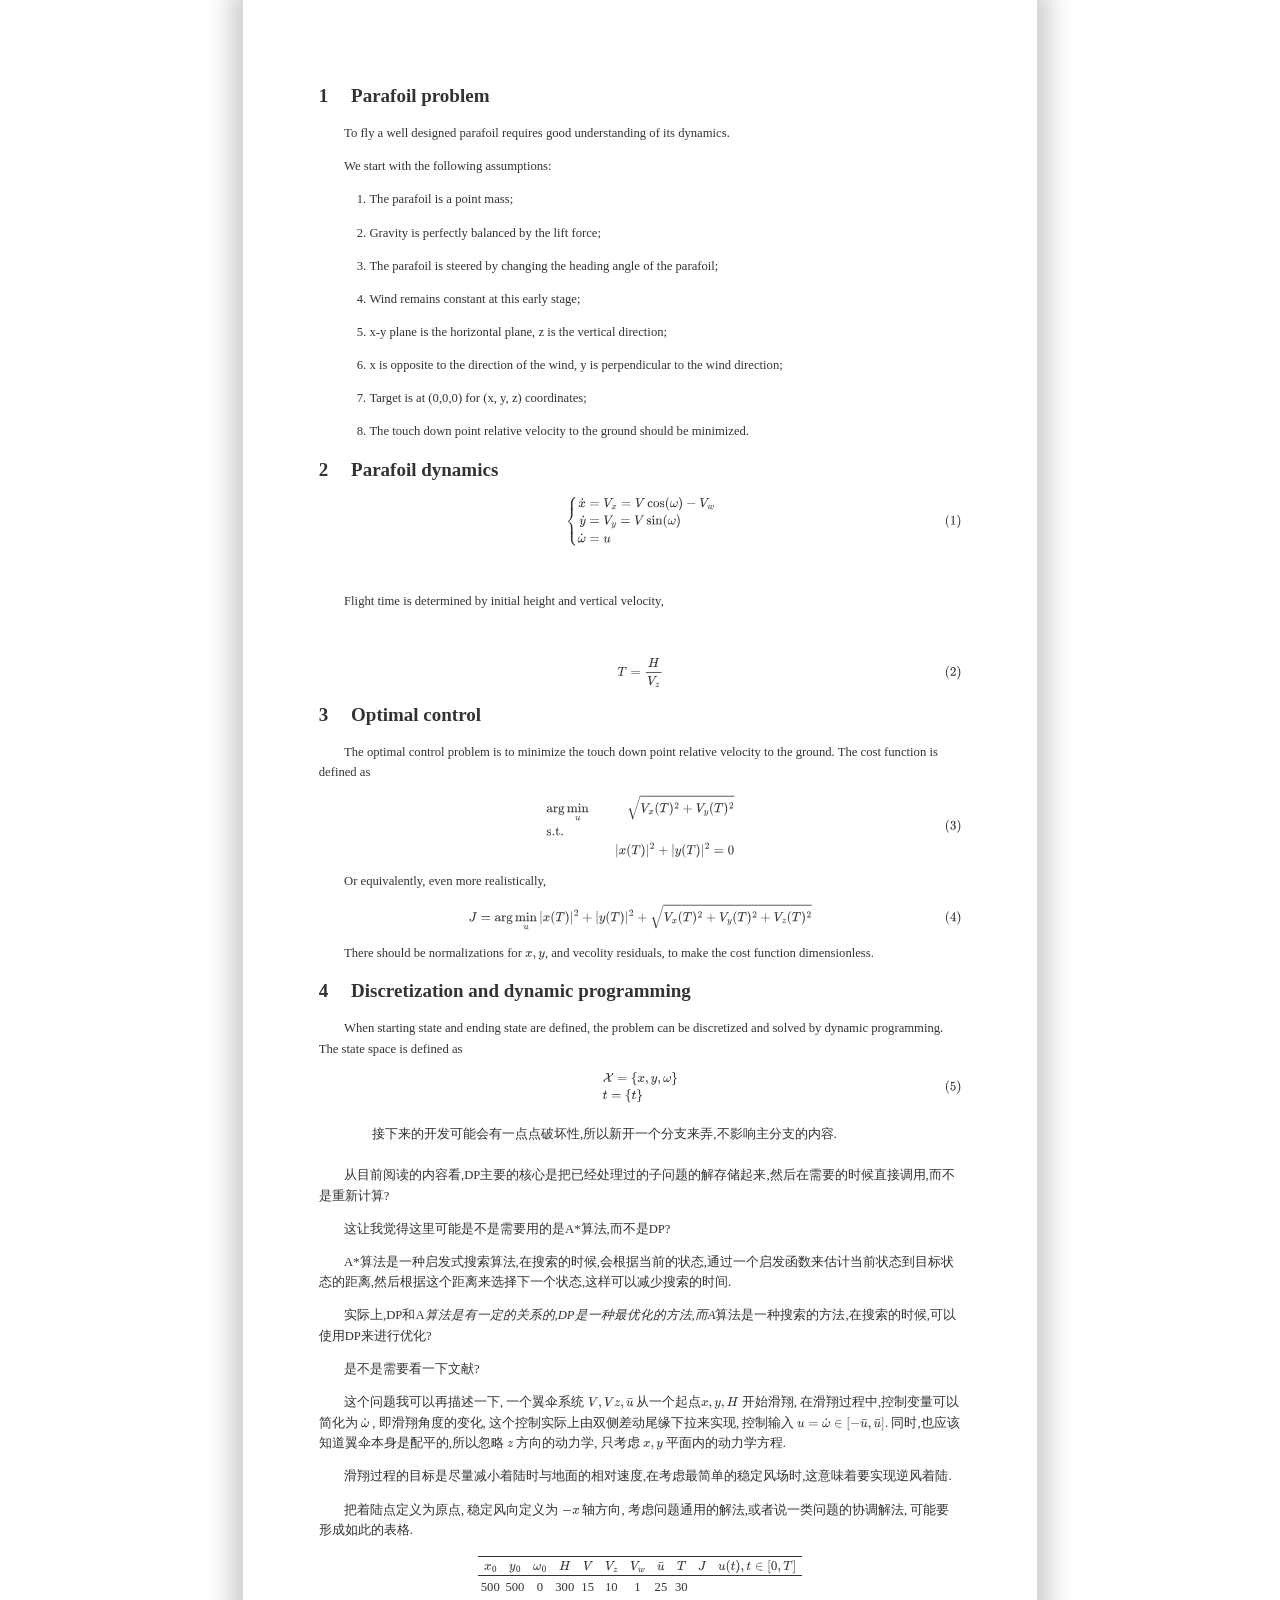
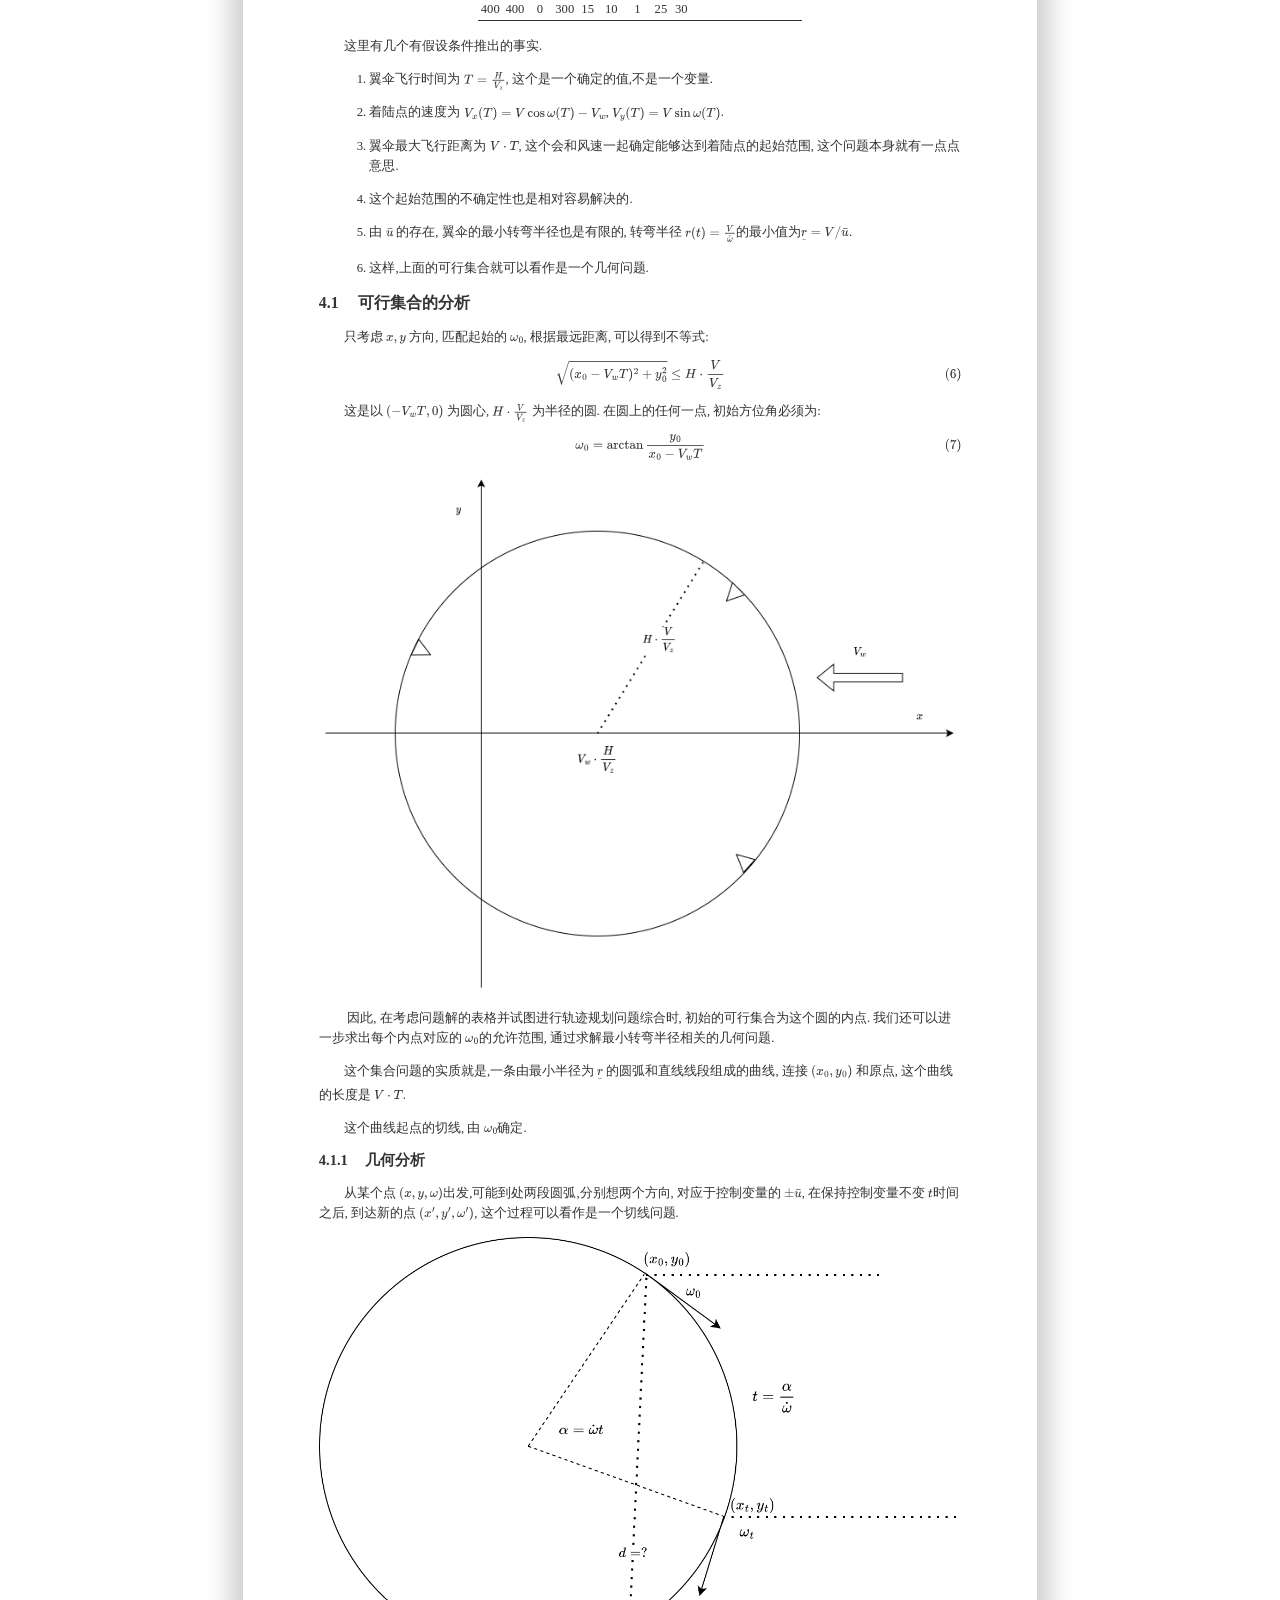
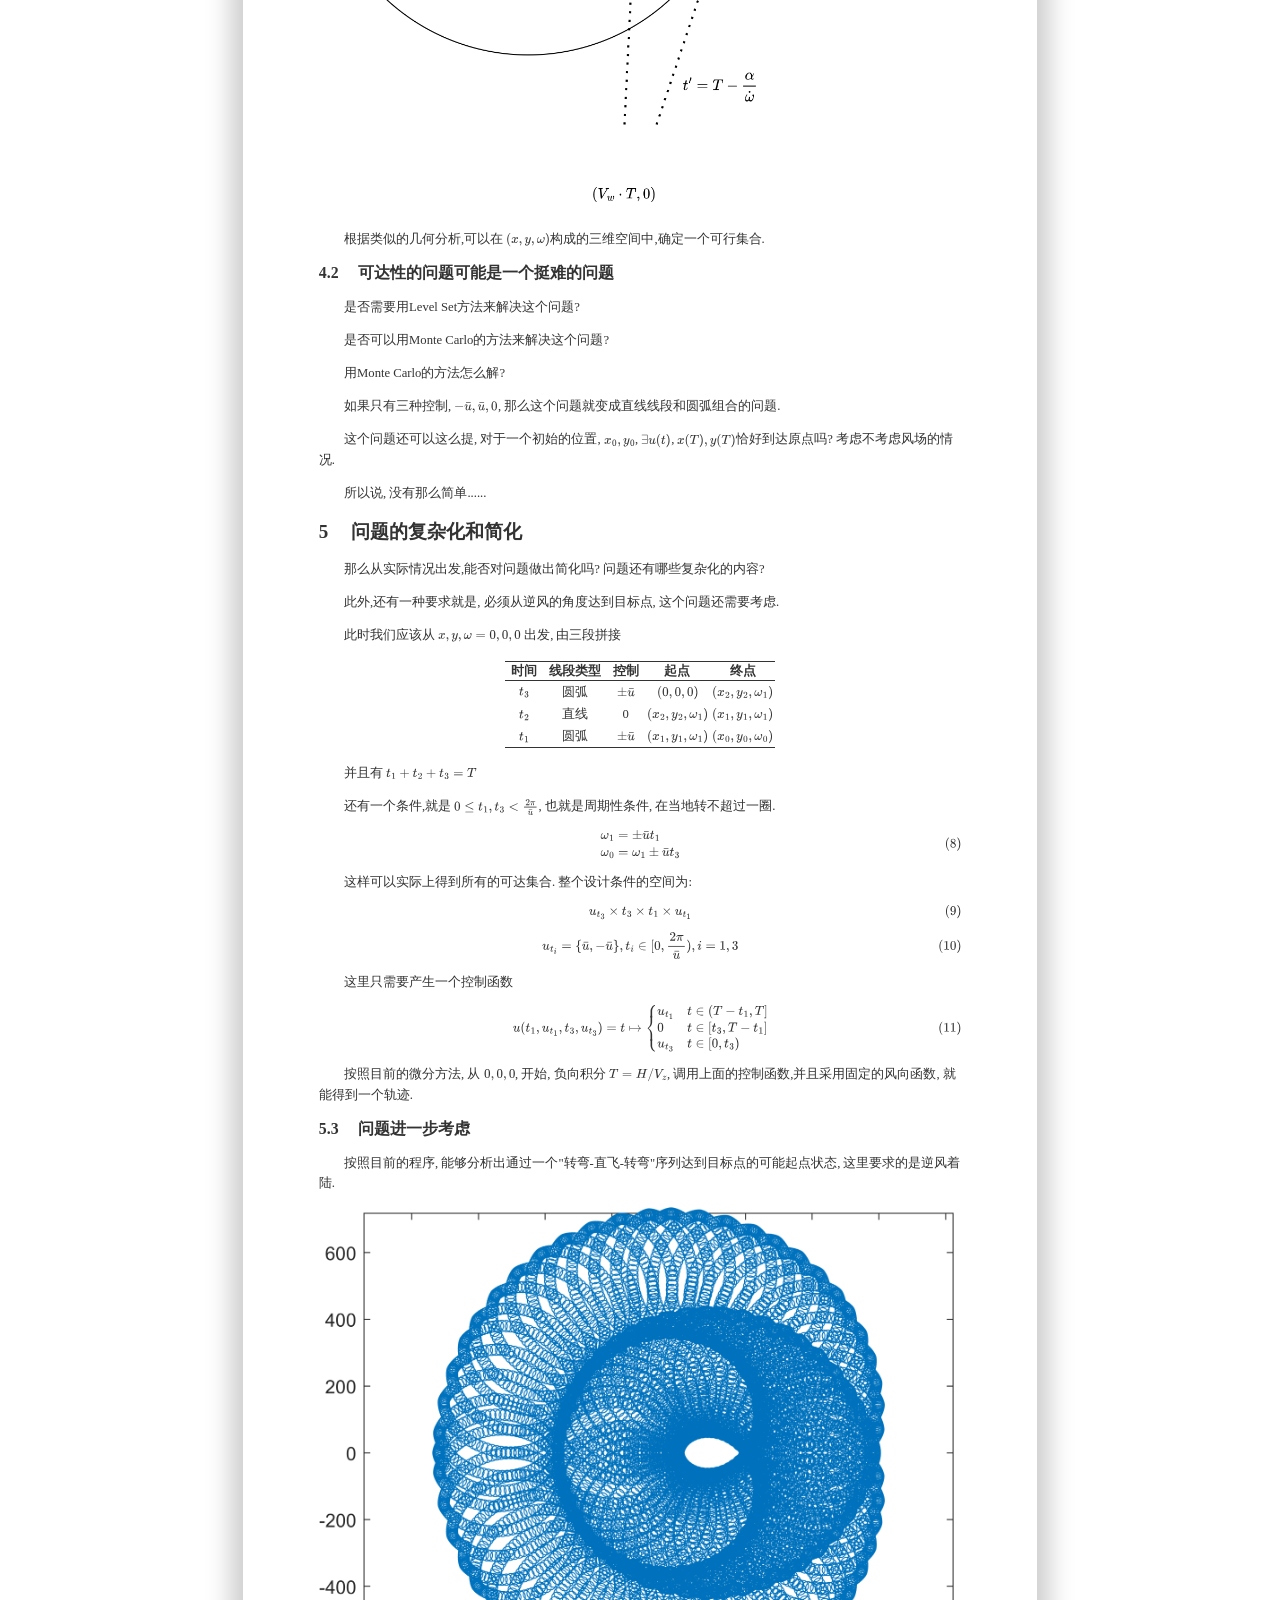
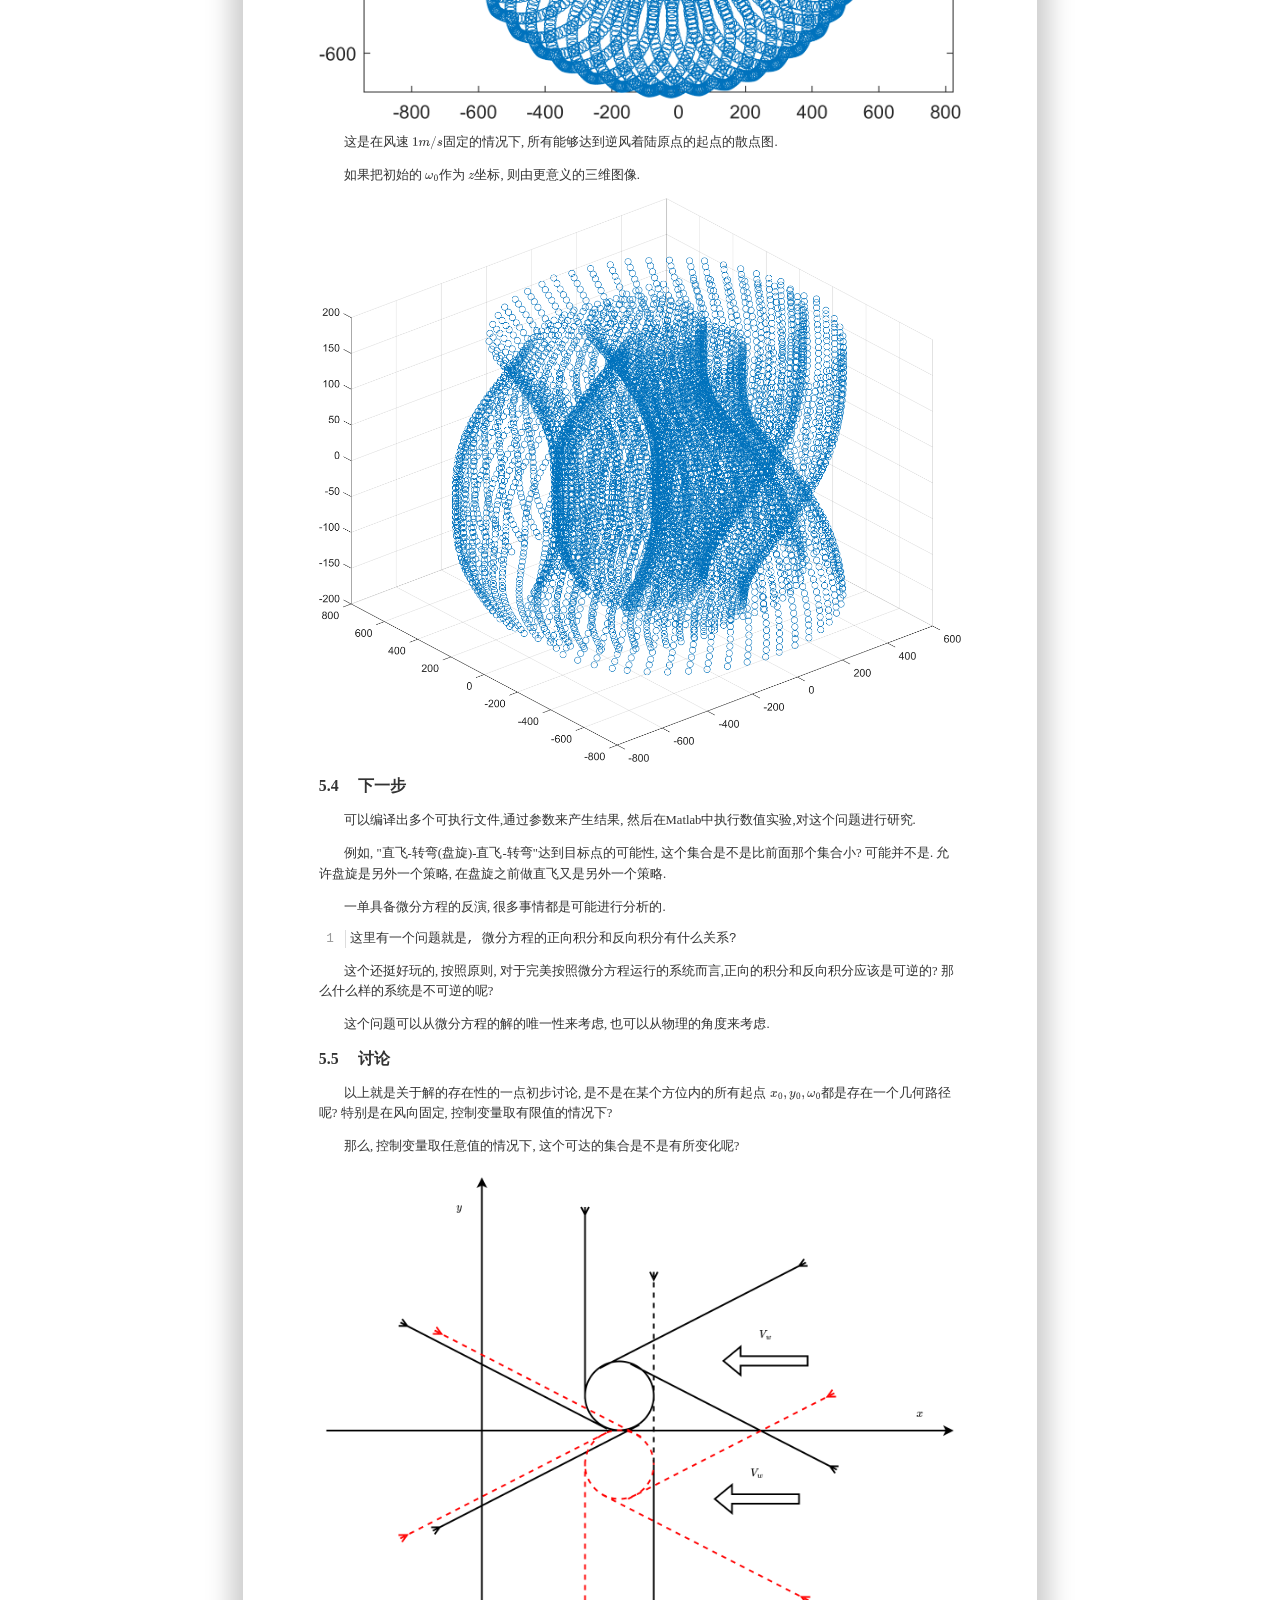
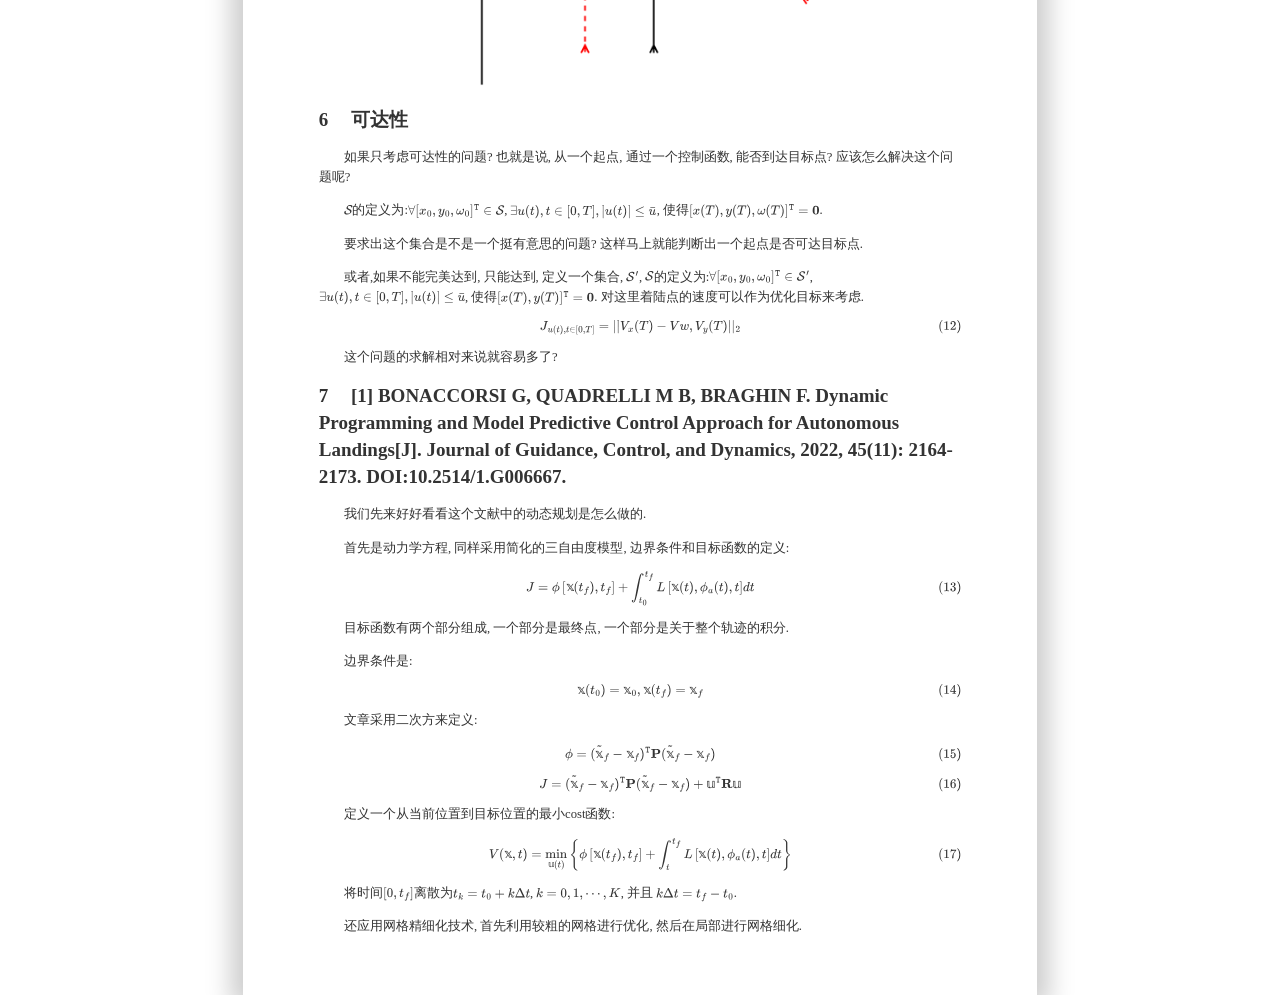
==== index.html @ 43acf8a1 "Update index.html" ====
<!doctype html>
<html>
<head>
<meta charset='UTF-8'><meta name='viewport' content='width=device-width initial-scale=1'>

<style type='text/css'>html {overflow-x: initial !important;}:root { --bg-color:#ffffff; --text-color:#333333; --select-text-bg-color:#B5D6FC; --select-text-font-color:auto; --monospace:"Lucida Console",Consolas,"Courier",monospace; --title-bar-height:20px; }
.mac-os-11 { --title-bar-height:28px; }
html { font-size: 14px; background-color: var(--bg-color); color: var(--text-color); font-family: "Helvetica Neue", Helvetica, Arial, sans-serif; -webkit-font-smoothing: antialiased; }
h1, h2, h3, h4, h5 { white-space: pre-wrap; }
body { margin: 0px; padding: 0px; height: auto; inset: 0px; font-size: 1rem; line-height: 1.42857; overflow-x: hidden; background: inherit; }
iframe { margin: auto; }
a.url { word-break: break-all; }
a:active, a:hover { outline: 0px; }
.in-text-selection, ::selection { text-shadow: none; background: var(--select-text-bg-color); color: var(--select-text-font-color); }
#write { margin: 0px auto; height: auto; width: inherit; word-break: normal; overflow-wrap: break-word; position: relative; white-space: normal; overflow-x: visible; padding-top: 36px; }
#write.first-line-indent p { text-indent: 2em; }
#write.first-line-indent li p, #write.first-line-indent p * { text-indent: 0px; }
#write.first-line-indent li { margin-left: 2em; }
.for-image #write { padding-left: 8px; padding-right: 8px; }
body.typora-export { padding-left: 30px; padding-right: 30px; }
.typora-export .footnote-line, .typora-export li, .typora-export p { white-space: pre-wrap; }
.typora-export .task-list-item input { pointer-events: none; }
@media screen and (max-width: 500px) {
  body.typora-export { padding-left: 0px; padding-right: 0px; }
  #write { padding-left: 20px; padding-right: 20px; }
}
#write li > figure:last-child { margin-bottom: 0.5rem; }
#write ol, #write ul { position: relative; }
img { max-width: 100%; vertical-align: middle; image-orientation: from-image; }
button, input, select, textarea { color: inherit; font: inherit; }
input[type="checkbox"], input[type="radio"] { line-height: normal; padding: 0px; }
*, ::after, ::before { box-sizing: border-box; }
#write h1, #write h2, #write h3, #write h4, #write h5, #write h6, #write p, #write pre { width: inherit; }
#write h1, #write h2, #write h3, #write h4, #write h5, #write h6, #write p { position: relative; }
p { line-height: inherit; }
h1, h2, h3, h4, h5, h6 { break-after: avoid-page; break-inside: avoid; orphans: 4; }
p { orphans: 4; }
h1 { font-size: 2rem; }
h2 { font-size: 1.8rem; }
h3 { font-size: 1.6rem; }
h4 { font-size: 1.4rem; }
h5 { font-size: 1.2rem; }
h6 { font-size: 1rem; }
.md-math-block, .md-rawblock, h1, h2, h3, h4, h5, h6, p { margin-top: 1rem; margin-bottom: 1rem; }
.hidden { display: none; }
.md-blockmeta { color: rgb(204, 204, 204); font-weight: 700; font-style: italic; }
a { cursor: pointer; }
sup.md-footnote { padding: 2px 4px; background-color: rgba(238, 238, 238, 0.7); color: rgb(85, 85, 85); border-radius: 4px; cursor: pointer; }
sup.md-footnote a, sup.md-footnote a:hover { color: inherit; text-transform: inherit; text-decoration: inherit; }
#write input[type="checkbox"] { cursor: pointer; width: inherit; height: inherit; }
figure { overflow-x: auto; margin: 1.2em 0px; max-width: calc(100% + 16px); padding: 0px; }
figure > table { margin: 0px; }
thead, tr { break-inside: avoid; break-after: auto; }
thead { display: table-header-group; }
table { border-collapse: collapse; border-spacing: 0px; width: 100%; overflow: auto; break-inside: auto; text-align: left; }
table.md-table td { min-width: 32px; }
.CodeMirror-gutters { border-right: 0px; background-color: inherit; }
.CodeMirror-linenumber { user-select: none; }
.CodeMirror { text-align: left; }
.CodeMirror-placeholder { opacity: 0.3; }
.CodeMirror pre { padding: 0px 4px; }
.CodeMirror-lines { padding: 0px; }
div.hr:focus { cursor: none; }
#write pre { white-space: pre-wrap; }
#write.fences-no-line-wrapping pre { white-space: pre; }
#write pre.ty-contain-cm { white-space: normal; }
.CodeMirror-gutters { margin-right: 4px; }
.md-fences { font-size: 0.9rem; display: block; break-inside: avoid; text-align: left; overflow: visible; white-space: pre; background: inherit; position: relative !important; }
.md-fences-adv-panel { width: 100%; margin-top: 10px; text-align: center; padding-top: 0px; padding-bottom: 8px; overflow-x: auto; }
#write .md-fences.mock-cm { white-space: pre-wrap; }
.md-fences.md-fences-with-lineno { padding-left: 0px; }
#write.fences-no-line-wrapping .md-fences.mock-cm { white-space: pre; overflow-x: auto; }
.md-fences.mock-cm.md-fences-with-lineno { padding-left: 8px; }
.CodeMirror-line, twitterwidget { break-inside: avoid; }
svg { break-inside: avoid; }
.footnotes { opacity: 0.8; font-size: 0.9rem; margin-top: 1em; margin-bottom: 1em; }
.footnotes + .footnotes { margin-top: 0px; }
.md-reset { margin: 0px; padding: 0px; border: 0px; outline: 0px; vertical-align: top; background: 0px 0px; text-decoration: none; text-shadow: none; float: none; position: static; width: auto; height: auto; white-space: nowrap; cursor: inherit; -webkit-tap-highlight-color: transparent; line-height: normal; font-weight: 400; text-align: left; box-sizing: content-box; direction: ltr; }
li div { padding-top: 0px; }
blockquote { margin: 1rem 0px; }
li .mathjax-block, li p { margin: 0.5rem 0px; }
li blockquote { margin: 1rem 0px; }
li { margin: 0px; position: relative; }
blockquote > :last-child { margin-bottom: 0px; }
blockquote > :first-child, li > :first-child { margin-top: 0px; }
.footnotes-area { color: rgb(136, 136, 136); margin-top: 0.714rem; padding-bottom: 0.143rem; white-space: normal; }
#write .footnote-line { white-space: pre-wrap; }
@media print {
  body, html { border: 1px solid transparent; height: 99%; break-after: avoid; break-before: avoid; font-variant-ligatures: no-common-ligatures; }
  #write { margin-top: 0px; border-color: transparent !important; padding-top: 0px !important; padding-bottom: 0px !important; }
  .typora-export * { -webkit-print-color-adjust: exact; }
  .typora-export #write { break-after: avoid; }
  .typora-export #write::after { height: 0px; }
  .is-mac table { break-inside: avoid; }
  #write > p:nth-child(1) { margin-top: 0px; }
  .typora-export-show-outline .typora-export-sidebar { display: none; }
  figure { overflow-x: visible; }
}
.footnote-line { margin-top: 0.714em; font-size: 0.7em; }
a img, img a { cursor: pointer; }
pre.md-meta-block { font-size: 0.8rem; min-height: 0.8rem; white-space: pre-wrap; background: rgb(204, 204, 204); display: block; overflow-x: hidden; }
p > .md-image:only-child:not(.md-img-error) img, p > img:only-child { display: block; margin: auto; }
#write.first-line-indent p > .md-image:only-child:not(.md-img-error) img { left: -2em; position: relative; }
p > .md-image:only-child { display: inline-block; width: 100%; }
#write .MathJax_Display { margin: 0.8em 0px 0px; }
.md-math-block { width: 100%; }
.md-math-block:not(:empty)::after { display: none; }
.MathJax_ref { fill: currentcolor; }
[contenteditable="true"]:active, [contenteditable="true"]:focus, [contenteditable="false"]:active, [contenteditable="false"]:focus { outline: 0px; box-shadow: none; }
.md-task-list-item { position: relative; list-style-type: none; }
.task-list-item.md-task-list-item { padding-left: 0px; }
.md-task-list-item > input { position: absolute; top: 0px; left: 0px; margin-left: -1.2em; margin-top: calc(1em - 10px); border: none; }
.math { font-size: 1rem; }
.md-toc { min-height: 3.58rem; position: relative; font-size: 0.9rem; border-radius: 10px; }
.md-toc-content { position: relative; margin-left: 0px; }
.md-toc-content::after, .md-toc::after { display: none; }
.md-toc-item { display: block; color: rgb(65, 131, 196); }
.md-toc-item a { text-decoration: none; }
.md-toc-inner:hover { text-decoration: underline; }
.md-toc-inner { display: inline-block; cursor: pointer; }
.md-toc-h1 .md-toc-inner { margin-left: 0px; font-weight: 700; }
.md-toc-h2 .md-toc-inner { margin-left: 2em; }
.md-toc-h3 .md-toc-inner { margin-left: 4em; }
.md-toc-h4 .md-toc-inner { margin-left: 6em; }
.md-toc-h5 .md-toc-inner { margin-left: 8em; }
.md-toc-h6 .md-toc-inner { margin-left: 10em; }
@media screen and (max-width: 48em) {
  .md-toc-h3 .md-toc-inner { margin-left: 3.5em; }
  .md-toc-h4 .md-toc-inner { margin-left: 5em; }
  .md-toc-h5 .md-toc-inner { margin-left: 6.5em; }
  .md-toc-h6 .md-toc-inner { margin-left: 8em; }
}
a.md-toc-inner { font-size: inherit; font-style: inherit; font-weight: inherit; line-height: inherit; }
.footnote-line a:not(.reversefootnote) { color: inherit; }
.reversefootnote { font-family: ui-monospace, sans-serif; }
.md-attr { display: none; }
.md-fn-count::after { content: "."; }
code, pre, samp, tt { font-family: var(--monospace); }
kbd { margin: 0px 0.1em; padding: 0.1em 0.6em; font-size: 0.8em; color: rgb(36, 39, 41); background: rgb(255, 255, 255); border: 1px solid rgb(173, 179, 185); border-radius: 3px; box-shadow: rgba(12, 13, 14, 0.2) 0px 1px 0px, rgb(255, 255, 255) 0px 0px 0px 2px inset; white-space: nowrap; vertical-align: middle; }
.md-comment { color: rgb(162, 127, 3); opacity: 0.6; font-family: var(--monospace); }
code { text-align: left; vertical-align: initial; }
a.md-print-anchor { white-space: pre !important; border-width: initial !important; border-style: none !important; border-color: initial !important; display: inline-block !important; position: absolute !important; width: 1px !important; right: 0px !important; outline: 0px !important; background: 0px 0px !important; text-decoration: initial !important; text-shadow: initial !important; }
.os-windows.monocolor-emoji .md-emoji { font-family: "Segoe UI Symbol", sans-serif; }
.md-diagram-panel > svg { max-width: 100%; }
[lang="flow"] svg, [lang="mermaid"] svg { max-width: 100%; height: auto; }
[lang="mermaid"] .node text { font-size: 1rem; }
table tr th { border-bottom: 0px; }
video { max-width: 100%; display: block; margin: 0px auto; }
iframe { max-width: 100%; width: 100%; border: none; }
.highlight td, .highlight tr { border: 0px; }
mark { background: rgb(255, 255, 0); color: rgb(0, 0, 0); }
.md-html-inline .md-plain, .md-html-inline strong, mark .md-inline-math, mark strong { color: inherit; }
.md-expand mark .md-meta { opacity: 0.3 !important; }
mark .md-meta { color: rgb(0, 0, 0); }
@media print {
  .typora-export h1, .typora-export h2, .typora-export h3, .typora-export h4, .typora-export h5, .typora-export h6 { break-inside: avoid; }
}
.md-diagram-panel .messageText { stroke: none !important; }
.md-diagram-panel .start-state { fill: var(--node-fill); }
.md-diagram-panel .edgeLabel rect { opacity: 1 !important; }
.md-fences.md-fences-math { font-size: 1em; }
.md-fences-advanced:not(.md-focus) { padding: 0px; white-space: nowrap; border: 0px; }
.md-fences-advanced:not(.md-focus) { background: inherit; }
.typora-export-show-outline .typora-export-content { max-width: 1440px; margin: auto; display: flex; flex-direction: row; }
.typora-export-sidebar { width: 300px; font-size: 0.8rem; margin-top: 80px; margin-right: 18px; }
.typora-export-show-outline #write { --webkit-flex:2; flex: 2 1 0%; }
.typora-export-sidebar .outline-content { position: fixed; top: 0px; max-height: 100%; overflow: hidden auto; padding-bottom: 30px; padding-top: 60px; width: 300px; }
@media screen and (max-width: 1024px) {
  .typora-export-sidebar, .typora-export-sidebar .outline-content { width: 240px; }
}
@media screen and (max-width: 800px) {
  .typora-export-sidebar { display: none; }
}
.outline-content li, .outline-content ul { margin-left: 0px; margin-right: 0px; padding-left: 0px; padding-right: 0px; list-style: none; overflow-wrap: anywhere; }
.outline-content ul { margin-top: 0px; margin-bottom: 0px; }
.outline-content strong { font-weight: 400; }
.outline-expander { width: 1rem; height: 1.42857rem; position: relative; display: table-cell; vertical-align: middle; cursor: pointer; padding-left: 4px; }
.outline-expander::before { content: ""; position: relative; font-family: Ionicons; display: inline-block; font-size: 8px; vertical-align: middle; }
.outline-item { padding-top: 3px; padding-bottom: 3px; cursor: pointer; }
.outline-expander:hover::before { content: ""; }
.outline-h1 > .outline-item { padding-left: 0px; }
.outline-h2 > .outline-item { padding-left: 1em; }
.outline-h3 > .outline-item { padding-left: 2em; }
.outline-h4 > .outline-item { padding-left: 3em; }
.outline-h5 > .outline-item { padding-left: 4em; }
.outline-h6 > .outline-item { padding-left: 5em; }
.outline-label { cursor: pointer; display: table-cell; vertical-align: middle; text-decoration: none; color: inherit; }
.outline-label:hover { text-decoration: underline; }
.outline-item:hover { border-color: rgb(245, 245, 245); background-color: var(--item-hover-bg-color); }
.outline-item:hover { margin-left: -28px; margin-right: -28px; border-left: 28px solid transparent; border-right: 28px solid transparent; }
.outline-item-single .outline-expander::before, .outline-item-single .outline-expander:hover::before { display: none; }
.outline-item-open > .outline-item > .outline-expander::before { content: ""; }
.outline-children { display: none; }
.info-panel-tab-wrapper { display: none; }
.outline-item-open > .outline-children { display: block; }
.typora-export .outline-item { padding-top: 1px; padding-bottom: 1px; }
.typora-export .outline-item:hover { margin-right: -8px; border-right: 8px solid transparent; }
.typora-export .outline-expander::before { content: "+"; font-family: inherit; top: -1px; }
.typora-export .outline-expander:hover::before, .typora-export .outline-item-open > .outline-item > .outline-expander::before { content: "−"; }
.typora-export-collapse-outline .outline-children { display: none; }
.typora-export-collapse-outline .outline-item-open > .outline-children, .typora-export-no-collapse-outline .outline-children { display: block; }
.typora-export-no-collapse-outline .outline-expander::before { content: "" !important; }
.typora-export-show-outline .outline-item-active > .outline-item .outline-label { font-weight: 700; }
.md-inline-math-container mjx-container { zoom: 0.95; }
mjx-container { break-inside: avoid; }


.CodeMirror { height: auto; }
.CodeMirror.cm-s-inner { background: inherit; }
.CodeMirror-scroll { overflow: auto hidden; z-index: 3; }
.CodeMirror-gutter-filler, .CodeMirror-scrollbar-filler { background-color: rgb(255, 255, 255); }
.CodeMirror-gutters { border-right: 1px solid rgb(221, 221, 221); background: inherit; white-space: nowrap; }
.CodeMirror-linenumber { padding: 0px 3px 0px 5px; text-align: right; color: rgb(153, 153, 153); }
.cm-s-inner .cm-keyword { color: rgb(119, 0, 136); }
.cm-s-inner .cm-atom, .cm-s-inner.cm-atom { color: rgb(34, 17, 153); }
.cm-s-inner .cm-number { color: rgb(17, 102, 68); }
.cm-s-inner .cm-def { color: rgb(0, 0, 255); }
.cm-s-inner .cm-variable { color: rgb(0, 0, 0); }
.cm-s-inner .cm-variable-2 { color: rgb(0, 85, 170); }
.cm-s-inner .cm-variable-3 { color: rgb(0, 136, 85); }
.cm-s-inner .cm-string { color: rgb(170, 17, 17); }
.cm-s-inner .cm-property { color: rgb(0, 0, 0); }
.cm-s-inner .cm-operator { color: rgb(152, 26, 26); }
.cm-s-inner .cm-comment, .cm-s-inner.cm-comment { color: rgb(170, 85, 0); }
.cm-s-inner .cm-string-2 { color: rgb(255, 85, 0); }
.cm-s-inner .cm-meta { color: rgb(85, 85, 85); }
.cm-s-inner .cm-qualifier { color: rgb(85, 85, 85); }
.cm-s-inner .cm-builtin { color: rgb(51, 0, 170); }
.cm-s-inner .cm-bracket { color: rgb(153, 153, 119); }
.cm-s-inner .cm-tag { color: rgb(17, 119, 0); }
.cm-s-inner .cm-attribute { color: rgb(0, 0, 204); }
.cm-s-inner .cm-header, .cm-s-inner.cm-header { color: rgb(0, 0, 255); }
.cm-s-inner .cm-quote, .cm-s-inner.cm-quote { color: rgb(0, 153, 0); }
.cm-s-inner .cm-hr, .cm-s-inner.cm-hr { color: rgb(153, 153, 153); }
.cm-s-inner .cm-link, .cm-s-inner.cm-link { color: rgb(0, 0, 204); }
.cm-negative { color: rgb(221, 68, 68); }
.cm-positive { color: rgb(34, 153, 34); }
.cm-header, .cm-strong { font-weight: 700; }
.cm-del { text-decoration: line-through; }
.cm-em { font-style: italic; }
.cm-link { text-decoration: underline; }
.cm-error { color: red; }
.cm-invalidchar { color: red; }
.cm-constant { color: rgb(38, 139, 210); }
.cm-defined { color: rgb(181, 137, 0); }
div.CodeMirror span.CodeMirror-matchingbracket { color: rgb(0, 255, 0); }
div.CodeMirror span.CodeMirror-nonmatchingbracket { color: rgb(255, 34, 34); }
.cm-s-inner .CodeMirror-activeline-background { background: inherit; }
.CodeMirror { position: relative; overflow: hidden; }
.CodeMirror-scroll { height: 100%; outline: 0px; position: relative; box-sizing: content-box; background: inherit; }
.CodeMirror-sizer { position: relative; }
.CodeMirror-gutter-filler, .CodeMirror-hscrollbar, .CodeMirror-scrollbar-filler, .CodeMirror-vscrollbar { position: absolute; z-index: 6; display: none; outline: 0px; }
.CodeMirror-vscrollbar { right: 0px; top: 0px; overflow: hidden; }
.CodeMirror-hscrollbar { bottom: 0px; left: 0px; overflow: auto hidden; }
.CodeMirror-scrollbar-filler { right: 0px; bottom: 0px; }
.CodeMirror-gutter-filler { left: 0px; bottom: 0px; }
.CodeMirror-gutters { position: absolute; left: 0px; top: 0px; padding-bottom: 10px; z-index: 3; overflow-y: hidden; }
.CodeMirror-gutter { white-space: normal; height: 100%; box-sizing: content-box; padding-bottom: 30px; margin-bottom: -32px; display: inline-block; }
.CodeMirror-gutter-wrapper { position: absolute; z-index: 4; background: 0px 0px !important; border: none !important; }
.CodeMirror-gutter-background { position: absolute; top: 0px; bottom: 0px; z-index: 4; }
.CodeMirror-gutter-elt { position: absolute; cursor: default; z-index: 4; }
.CodeMirror-lines { cursor: text; }
.CodeMirror pre { border-radius: 0px; border-width: 0px; background: 0px 0px; font-family: inherit; font-size: inherit; margin: 0px; white-space: pre; overflow-wrap: normal; color: inherit; z-index: 2; position: relative; overflow: visible; }
.CodeMirror-wrap pre { overflow-wrap: break-word; white-space: pre-wrap; word-break: normal; }
.CodeMirror-code pre { border-right: 30px solid transparent; width: fit-content; }
.CodeMirror-wrap .CodeMirror-code pre { border-right: none; width: auto; }
.CodeMirror-linebackground { position: absolute; inset: 0px; z-index: 0; }
.CodeMirror-linewidget { position: relative; z-index: 2; overflow: auto; }
.CodeMirror-wrap .CodeMirror-scroll { overflow-x: hidden; }
.CodeMirror-measure { position: absolute; width: 100%; height: 0px; overflow: hidden; visibility: hidden; }
.CodeMirror-measure pre { position: static; }
.CodeMirror div.CodeMirror-cursor { position: absolute; visibility: hidden; border-right: none; width: 0px; }
.CodeMirror div.CodeMirror-cursor { visibility: hidden; }
.CodeMirror-focused div.CodeMirror-cursor { visibility: inherit; }
.cm-searching { background: rgba(255, 255, 0, 0.4); }
span.cm-underlined { text-decoration: underline; }
span.cm-strikethrough { text-decoration: line-through; }
.cm-tw-syntaxerror { color: rgb(255, 255, 255); background-color: rgb(153, 0, 0); }
.cm-tw-deleted { text-decoration: line-through; }
.cm-tw-header5 { font-weight: 700; }
.cm-tw-listitem:first-child { padding-left: 10px; }
.cm-tw-box { border-style: solid; border-right-width: 1px; border-bottom-width: 1px; border-left-width: 1px; border-color: inherit; border-top-width: 0px !important; }
.cm-tw-underline { text-decoration: underline; }
@media print {
  .CodeMirror div.CodeMirror-cursor { visibility: hidden; }
}



:root {
  /* == 字体设置 == */
  /* 基准字体 */
  /* 备选：Times, "Times New Roman" */
  --base-Latin-font: "Latin Modern Roman", "Latin Modern Roman 10", Times;
  --base-Chinese-font: "家族宋", "宋体-简", "华文宋体", "Noto Serif CJK SC";
  --base-font-size: 9.5pt;
  /* 引言字体 */
  --quote-font: "Latin Modern Roman", "Latin Modern Roman 10", Times,
    "Times New Roman", "华文仿宋";
  /* em单位为一个正文字符（--base-font-size）大小，
  例如，如果您设置 --base-font-size 为 9.5pt，那么 1.05em = 1.05*9.5pt ≈ 10pt。下面的标题字体等设置也遵循该规则。
  这样，您就可以仅通过调整基准字体大小，而动态对其他元素大小做出调整。
  当然，您也可以直接设置以pt或px为单位的数值，将元素的大小固定下来，如 --quote-font-size: 10pt; */
  --quote-font-size: 1.05em;
  /* 代码字体（代码中的中文会调用 ui-font） */
  /* "Courier New" 从 Windows 3.1 起成为 Windows 官方提供的字体 */
  /* "Consolas" 从 Windows Vista 起成为 Windows 官方提供的字体 */
  --code-font: "Latin Modern Mono", "Latin Modern Mono 10", "Consolas", "Courier New";
  /* 侧边栏字体 */
  --ui-font: "阿里巴巴普惠体 2.0", "微软雅黑";
  /* source mode 字体 */
  /* 默认调用 code-font 和 ui-font */
  --sourceMode-font: "SF Mono", "阿里巴巴普惠体 2.0", "微软雅黑";
  /* 目录字体 */
  /* 默认调用 base-font */
  --toc-font: "";
  /* 默认调用 base-font-size */
  --toc-font-size: "";
  /* 公式字体 */
  --math-font-size: 1em;
  /* 表格字体 */
  /* 默认调用 heading-font */
  --table-title-font: "";
  /* 默认调用 base-font */
  --table-font: "";
  /* 标题字体（总设置） */
  --heading-Latin-font: var(--base-Latin-font);
  --heading-Chinese-font: "华文黑体";
  /* 标题字体分别设置 */
  /* 大标题（h1）字体 */
  --title-Chinese-font: "华文黑体";
  --title-font-size: 1.9em;
  /* h2字体 */
  --h2-Chinese-font: "华文黑体";
  --h2-font-size: 1.5em;
  /* h3字体 */
  --h3-Chinese-font: "华文黑体";
  --h3-font-size: 1.25em;
  /* h4字体 */
  --h4-Chinese-font: "华文楷体";
  --h4-font-size: 1.15em;
  /* h5字体 */
  --h5-Chinese-font: "华文仿宋";
  --h5-font-size: 1.10em;
  /* h6字体 */
  --h6-Chinese-font: "华文仿宋";
  --h6-font-size: 1.05em;
  /* 粗体样式设置 */
  /* 加粗风格时使用的字重；400等同于 normal，700等同于 bold，900等同于 heavy */
  --strong-weight: 900;
  /* 基础行距 */
  --base-line-height: 1.618em;
  /* == 页面设置 == */
  /* 打印页边距 */
  --set-margin: 1.8cm 2cm 1.2cm 2cm !important;
  /* == 控制设置 == */
  /* 目录中是否显示一级标题 */
  --toc-show-title: none;
  /* == 颜色设置 == */
  /* 超链接颜色 */
  --link-color-light: #2E67D3;
  --link-color-dark: #8bb1f9;
}

body {
  padding: 0 !important;
  margin: 0 !important;
  /* counter-reset: tableHead 0 imgHead 0; */
}

@media print {
  #write {
    padding: 0 !important;
  }

  @page {
    margin: 1.8cm 2cm 1.2cm 2cm !important;
    /* 页边距 */
  }
}
#write {
  font-family: var(--base-Latin-font), var(--base-Chinese-font), serif;
  font-size: var(--base-font-size);
  /* A4标准宽度 */
  max-width: 21cm;
  background-color: white;
  /* column-count: 2;
    column-gap: 25px;
    column-width: 8cm; 
    display: inline-block; */
  /* 这里可以试分栏的，但确实不适合实现 */
}
#write .md-math-block,
#write .md-rawblock,
#write p {
  margin-top: 1em;
  margin-bottom: 1em;
}
#write p {
  text-align: left;
  line-height: var(--base-line-height);
}
#write a {
  color: var(--link-color-light);
}

hr {
  border-top: solid 1px #ddd;
  margin-top: 1.8em;
  margin-bottom: 1.8em;
}

img {
  /* 避免图片在导出时被断开 */
  page-break-inside: avoid;
}

strong {
  font-weight: var(--strong-weight);
}

@media screen {
  #write {
    padding: var(--set-margin);
    /* 添加一个淡蓝色的边框 */
    /* border: 0.8px solid #AAC ; */
    /* 页边阴影 */
    box-shadow: 0 0 24px 12px #cccccc;
  }
}
.MathJax {
  font-size: var(--math-font-size);
}

/* typora 编写模式 */
#typora-source {
  font-family: var(--sourceMode-font), var(--code-font), var(--ui-font), monospace;
  line-height: 2em;
}

/* 侧边大纲标题 */
.sidebar-content .outline-h1 {
  counter-reset: outline-h2;
}
.sidebar-content .outline-h2 {
  counter-reset: outline-h3;
}
.sidebar-content .outline-h2 .outline-label:before {
  counter-increment: outline-h2;
  content: counter(outline-h2) " ";
}
.sidebar-content .outline-h3 {
  counter-reset: outline-h4;
}
.sidebar-content .outline-h3 .outline-label:before {
  counter-increment: outline-h3;
  content: counter(outline-h2) "." counter(outline-h3) "  ";
}
.sidebar-content .outline-h4 {
  counter-reset: outline-h5;
}
.sidebar-content .outline-h4 .outline-label:before {
  counter-increment: outline-h4;
  content: counter(outline-h2) "." counter(outline-h3) "." counter(outline-h4) "  ";
}
.sidebar-content .outline-h5 {
  counter-reset: outline-h6;
}
.sidebar-content .outline-h5 .outline-label:before {
  counter-increment: outline-h5;
  content: counter(outline-h2) "." counter(outline-h3) "." counter(outline-h4) "." counter(outline-h5) "  ";
}

.sidebar-content {
  /* 侧边栏的字体修改 */
  font-family: var(--ui-font);
  list-style: none;
}

/* 元数据（如 YAML front matter）的背景框 */
pre.md-meta-block {
  background: #cccccc;
  padding: 1.4em;
  font-family: var(--code-font), var(--ui-font), monospace;
  font-size: 0.8em;
}

#write > h3.md-focus:before,
#write > h4.md-focus:before,
#write > h5.md-focus:before,
#write > h6.md-focus:before,
h3.md-focus:before,
h4.md-focus:before,
h5.md-focus:before,
h6.md-focus:before {
  color: inherit;
  border: inherit;
  border-radius: inherit;
  position: inherit;
  left: initial;
  float: none;
  top: initial;
  font-size: inherit;
  padding-left: inherit;
  padding-right: inherit;
  vertical-align: inherit;
  font-weight: inherit;
  line-height: inherit;
}

#write {
  counter-reset: h2 0 h3 0 h4 0 h5 0 h6 0;
}
#write h1,
#write h2,
#write h3,
#write h4,
#write h5,
#write h6 {
  font-weight: bold;
  page-break-after: avoid !important;
}
#write h1 {
  font-family: var(--heading-Latin-font), var(--title-Chinese-font), serif;
  text-align: center;
  column-span: all;
  font-size: var(--title-font-size);
}
#write h2 {
  font-family: var(--heading-Latin-font), var(--h2-Chinese-font), serif;
  font-size: var(--h2-font-size);
}
#write h3 {
  font-family: var(--heading-Latin-font), var(--h3-Chinese-font), serif;
  font-size: var(--h3-font-size);
  line-height: var(--h3-font-size);
}
#write h4 {
  font-family: var(--heading-Latin-font), var(--h4-Chinese-font), serif;
  font-size: var(--h4-font-size);
  line-height: var(--h4-font-size);
}
#write h5 {
  font-family: var(--heading-Latin-font), var(--h5-Chinese-font), serif;
  font-size: var(--h5-font-size);
  line-height: var(--h5-font-size);
}
#write h6 {
  font-family: var(--heading-Latin-font), var(--h6-Chinese-font), serif;
  font-size: var(--h6-font-size);
  /* 没有写错，为了避免行距太小才这么写 */
  line-height: var(--h5-font-size);
}
#write h1 {
  counter-reset: h2;
}
#write h2 {
  counter-reset: h3;
}
#write h3 {
  counter-reset: h4;
}
#write h4 {
  counter-reset: h5;
}
#write h5 {
  counter-reset: h6;
}

#write h2:before {
  counter-increment: h2;
  content: counter(h2);
  margin-right: 1.2em;
}

#write h3:before, h3.md-focus.md-heading:before {
  counter-increment: h3;
  content: counter(h2) "." counter(h3);
  margin-right: 1.2em;
}

#write h4:before, h4.md-focus.md-heading:before {
  counter-increment: h4;
  content: counter(h2) "." counter(h3) "." counter(h4);
  margin-right: 1.2em;
}

#write h5:before, h5.md-focus.md-heading:before {
  counter-increment: h5;
  content: counter(h2) "." counter(h3) "." counter(h4) "." counter(h5);
  margin-right: 1.2em;
}

#write h6:before, h6.md-focus.md-heading:before {
  counter-increment: h6;
  content: counter(h2) "." counter(h3) "." counter(h4) "." counter(h5) "." counter(h6);
  margin-right: 1.2em;
}

/* 参考文献（脚注）块 */
.footnotes {
  font-size: 0.95em;
}

.footnotes-area .footnote-line {
  color: var(--text-color);
}
.footnotes-area hr {
  border: 0;
  color: #00000000;
}

/* 无序列表 */
ul {
  list-style: disc;
}
ul ul {
  /*list-style: circle;*/
  /* 请勿删除“–”后的空格, 他们对缩进有一定影响, 下同 */
  list-style: "–   ";
}
ul ul ul {
  list-style: "◦  ";
}

/* 有序列表 */
ol {
  list-style: decimal;
}
ol ol {
  counter-reset: liist;
  list-style: none;
}
ol ol li {
  counter-increment: liist;
  position: relative;
}
ol ol li::before {
  content: "(" counter(liist,lower-alpha) ")";
  position: absolute;
  left: -1.8em;
}
ol ol ol {
  counter-reset: liiist;
  list-style: none;
  margin: 0;
}
ol ol ol li {
  counter-increment: liiist;
  position: relative;
}
ol ol ol li::before {
  content: counter(liiist,lower-roman) ".";
  align-self: flex-end;
  position: absolute;
  left: -4.5em;
  /* -moz-box-sizing: border-box;
    -webkit-box-sizing: border-box;
    box-sizing: border-box;*/
  /* 为了让项目编号是重新用句点对齐而不是左对齐 */
  width: 4em;
  text-align: right;
}

li {
  position: relative;
}

ol, ul {
  padding-inline-start: 2em;
}

/* task列表 */
.md-task-list-item > input {
  margin-top: 0.42em;
  margin-left: -1.5em;
  width: 1em !important;
  height: 1em !important;
}

#write table {
  /* 三线表第一条线宽度 */
  border-top: 1.2pt solid;
  /* 三线表第二条线宽度 */
  border-bottom: 1.2pt solid;
  font-family: var(--table-font), var(--base-Latin-font), var(--base-Chinese-font), serif;
  /* font-size: var(--base-font-size); */
  text-align: center;
  page-break-inside: avoid;
  border-spacing: 6px;
  /* 自动布局表格宽度，如果有时内容太紧建议直接加空格吧，我自己看不惯和页面等宽的大表格 */
  width: auto;
  /* 使表格默认居中；虽然这个代码不好，但好像没别的实现办法 */
  margin: 0 auto;
}
#write table td {
  padding: 2px;
}
#write table tr {
  padding: 2px;
}
#write th {
  padding: 0px 6px;
}
#write thead {
  /* 表格标题（首行）样式 */
  /* 三线表表头的线 */
  border-bottom: 0.5pt solid;
  font-family: var(--table-title-font), var(--heading-Latin-font), var(--heading-Chinese-font), serif !important;
  /* font-size: var(--base-font-size); */
  font-weight: var(--strong-weight);
}

/* 一个>的引言仅为两字符缩进，使用>>的引言为传统引言样式，具有左竖线、左缩进 */
blockquote {
  font-style: normal;
  font-family: var(--quote-font), var(--base-Latin-font), var(--base-Chinese-font), -apple-system, serif;
  font-size: var(--quote-font-size);
  /* 文字离左边框的距离 */
  padding-left: 2em;
  padding-right: 2em;
  /* 左边框离页面边的距离 */
  margin-left: 0;
}

blockquote p:first-child {
  padding-top: 1ch;
}

blockquote p:last-child {
  padding-bottom: 1ch;
}

blockquote blockquote {
  border-left: 4px solid #b3b3b3;
  padding-left: calc(2ch - 4px);
  padding-right: 0;
  margin-left: -4px;
  border-radius: 0;
}

/* 行内代码 */
code {
  font-family: var(--code-font), var(--ui-font), monospace;
}

h1 code, h2 code, h3 code, h4 code, h5 code, h6 code,
p code,
li code {
  color: #3c70c6;
  background-color: #fefefe;
  /* 阴影 */
  box-shadow: 0 0 1px 1px #c8d3df;
  font-family: var(--code-font), var(--ui-font), monospace;
  box-sizing: border-box;
  border-right: 0px;
  margin: 0 2px 0 2px;
  padding: 0 2px 0 2px;
  /* 圆角 */
  border-radius: 2px 2px 2px 2px;
}

/* 代码块样式 */
.md-fences,
.CodeMirror pre {
  font-size: 1em;
}

.CodeMirror-wrap {
  /* padding: 10px; */
  font-size: 1em;
}

.CodeMirror-code pre {
  font-family: var(--code-font), var(--ui-font), monospace;
}

/* 目录 */
.md-toc {
  font-size: var(--toc-font-size);
}

.md-toc-content {
  margin-left: 2em;
  /* 修复缺失上级标题时无法递增 */
  counter-reset: toc-h2 toc-h3 toc-h4;
  page-break-after: always;
}

.md-toc-inner {
  margin-left: 0 !important;
  color: var(--text-color) !important;
}

.md-toc-item {
  color: var(--text-color) !important;
}

/* 目录标题内容属性 */
.md-toc-h2,
.md-toc-h3,
.md-toc-h4,
.md-toc-h5,
.md-toc-h6 {
  font-size: var(--toc-font-size);
  font-family: var(--toc-font), var(--base-Latin-font), var(--base-Chinese-font), serif;
}

.md-toc-h2 {
  font-weight: var(--strong-weight);
}

/* 目录标题前 */
.md-toc-content .md-toc-h1 {
  display: var(--toc-show-title);
  counter-reset: toc-h2;
}
.md-toc-content .md-toc-h2 {
  counter-reset: toc-h3;
}
.md-toc-content .md-toc-h3 {
  counter-reset: toc-h4;
}
.md-toc-content .md-toc-h4 {
  counter-reset: toc-h5;
}
.md-toc-content .md-toc-h5 {
  counter-reset: toc-h6;
}
.md-toc-content .md-toc-h2:before {
  counter-increment: toc-h2;
  content: counter(toc-h2);
  margin-right: 1em;
  font-weight: var(--strong-weight);
}
.md-toc-content .md-toc-h3:before {
  counter-increment: toc-h3;
  content: counter(toc-h2) "." counter(toc-h3);
  margin-left: 1.5em;
  margin-right: 0.5em;
}
.md-toc-content .md-toc-h4:before {
  counter-increment: toc-h4;
  content: counter(toc-h2) "." counter(toc-h3) "." counter(toc-h4);
  margin-left: 3.5em;
  margin-right: 0.5em;
}
.md-toc-content .md-toc-h5:before {
  counter-increment: toc-h5;
  content: counter(toc-h2) "." counter(toc-h3) "." counter(toc-h4) "." counter(toc-h5);
  margin-left: 5.5em;
  margin-right: 0.5em;
}
.md-toc-content .md-toc-h6:before {
  counter-increment: toc-h6;
  content: counter(toc-h2) "." counter(toc-h3) "." counter(toc-h4) "." counter(toc-h5) "." counter(toc-h6);
  margin-left: 7.5em;
  margin-right: 0.5em;
}



mjx-container[jax="SVG"] {
  direction: ltr;
}

mjx-container[jax="SVG"] > svg {
  overflow: visible;
  min-height: 1px;
  min-width: 1px;
}

mjx-container[jax="SVG"] > svg a {
  fill: blue;
  stroke: blue;
}

mjx-assistive-mml {
  position: absolute !important;
  top: 0px;
  left: 0px;
  clip: rect(1px, 1px, 1px, 1px);
  padding: 1px 0px 0px 0px !important;
  border: 0px !important;
  display: block !important;
  width: auto !important;
  overflow: hidden !important;
  -webkit-touch-callout: none;
  -webkit-user-select: none;
  -khtml-user-select: none;
  -moz-user-select: none;
  -ms-user-select: none;
  user-select: none;
}

mjx-assistive-mml[display="block"] {
  width: 100% !important;
}

mjx-container[jax="SVG"][display="true"] {
  display: block;
  text-align: center;
  margin: 1em 0;
}

mjx-container[jax="SVG"][display="true"][width="full"] {
  display: flex;
}

mjx-container[jax="SVG"][justify="left"] {
  text-align: left;
}

mjx-container[jax="SVG"][justify="right"] {
  text-align: right;
}

g[data-mml-node="merror"] > g {
  fill: red;
  stroke: red;
}

g[data-mml-node="merror"] > rect[data-background] {
  fill: yellow;
  stroke: none;
}

g[data-mml-node="mtable"] > line[data-line], svg[data-table] > g > line[data-line] {
  stroke-width: 70px;
  fill: none;
}

g[data-mml-node="mtable"] > rect[data-frame], svg[data-table] > g > rect[data-frame] {
  stroke-width: 70px;
  fill: none;
}

g[data-mml-node="mtable"] > .mjx-dashed, svg[data-table] > g > .mjx-dashed {
  stroke-dasharray: 140;
}

g[data-mml-node="mtable"] > .mjx-dotted, svg[data-table] > g > .mjx-dotted {
  stroke-linecap: round;
  stroke-dasharray: 0,140;
}

g[data-mml-node="mtable"] > g > svg {
  overflow: visible;
}

[jax="SVG"] mjx-tool {
  display: inline-block;
  position: relative;
  width: 0;
  height: 0;
}

[jax="SVG"] mjx-tool > mjx-tip {
  position: absolute;
  top: 0;
  left: 0;
}

mjx-tool > mjx-tip {
  display: inline-block;
  padding: .2em;
  border: 1px solid #888;
  font-size: 70%;
  background-color: #F8F8F8;
  color: black;
  box-shadow: 2px 2px 5px #AAAAAA;
}

g[data-mml-node="maction"][data-toggle] {
  cursor: pointer;
}

mjx-status {
  display: block;
  position: fixed;
  left: 1em;
  bottom: 1em;
  min-width: 25%;
  padding: .2em .4em;
  border: 1px solid #888;
  font-size: 90%;
  background-color: #F8F8F8;
  color: black;
}

foreignObject[data-mjx-xml] {
  font-family: initial;
  line-height: normal;
  overflow: visible;
}

mjx-container[jax="SVG2"] path[data-c], mjx-container[jax="SVG2"] use[data-c] {
  stroke-width: 3;
}

g[data-mml-node="xypic"] path {
  stroke-width: inherit;
}

.MathJax g[data-mml-node="xypic"] path {
  stroke-width: inherit;
}
mjx-container[jax="SVG"] path[data-c], mjx-container[jax="SVG"] use[data-c] {
							stroke-width: 0;
						}
</style><title>README</title>
</head>
<body class='typora-export os-windows'><div class='typora-export-content'>
<div id='write'  class=' first-line-indent'><h2 id='parafoil-problem'><span>Parafoil problem</span></h2><p><span>To fly a well designed parafoil requires good understanding of its dynamics. </span></p><p><span>We start with the following assumptions:</span></p><ol start='' ><li><p><span>The parafoil is a point mass;</span></p></li><li><p><span>Gravity is perfectly balanced by the lift force;</span></p></li><li><p><span>The parafoil is steered by changing the heading angle of the parafoil;</span></p></li><li><p><span>Wind remains constant at this early stage;</span></p></li><li><p><span>x-y plane is the horizontal plane, z is the vertical direction;</span></p></li><li><p><span>x is opposite to the direction of the wind, y is perpendicular to the wind direction;</span></p></li><li><p><span>Target is at (0,0,0) for (x, y, z) coordinates;</span></p></li><li><p><span>The touch down point relative velocity to the ground should be minimized.</span></p></li></ol><h2 id='parafoil-dynamics'><span>Parafoil dynamics</span></h2><div contenteditable="false" spellcheck="false" class="mathjax-block md-end-block md-math-block md-rawblock" id="mathjax-n910" cid="n910" mdtype="math_block" data-math-tag-before="0" data-math-tag-after="1" data-math-labels="[]"><div class="md-rawblock-container md-math-container" tabindex="-1"><mjx-container class="MathJax" jax="SVG" display="true" width="full" style="min-width: 35.007ex; position: relative;"><svg xmlns="http://www.w3.org/2000/svg" width="100%" height="8.364ex" role="img" focusable="false" xmlns:xlink="http://www.w3.org/1999/xlink" aria-hidden="true" style="vertical-align: -3.616ex; min-width: 35.007ex;"><defs><path id="MJX-298-TEX-S4-23A7" d="M712 899L718 893V876V865Q718 854 704 846Q627 793 577 710T510 525Q510 524 509 521Q505 493 504 349Q504 345 504 334Q504 277 504 240Q504 -2 503 -4Q502 -8 494 -9T444 -10Q392 -10 390 -9Q387 -8 386 -5Q384 5 384 230Q384 262 384 312T383 382Q383 481 392 535T434 656Q510 806 664 892L677 899H712Z"></path><path id="MJX-298-TEX-S4-23A9" d="M718 -893L712 -899H677L666 -893Q542 -825 468 -714T385 -476Q384 -466 384 -282Q384 3 385 5L389 9Q392 10 444 10Q486 10 494 9T503 4Q504 2 504 -239V-310V-366Q504 -470 508 -513T530 -609Q546 -657 569 -698T617 -767T661 -812T699 -843T717 -856T718 -876V-893Z"></path><path id="MJX-298-TEX-S4-23A8" d="M389 1159Q391 1160 455 1160Q496 1160 498 1159Q501 1158 502 1155Q504 1145 504 924Q504 691 503 682Q494 549 425 439T243 259L229 250L243 241Q349 175 421 66T503 -182Q504 -191 504 -424Q504 -600 504 -629T499 -659H498Q496 -660 444 -660T390 -659Q387 -658 386 -655Q384 -645 384 -425V-282Q384 -176 377 -116T342 10Q325 54 301 92T255 155T214 196T183 222T171 232Q170 233 170 250T171 268Q171 269 191 284T240 331T300 407T354 524T383 679Q384 691 384 925Q384 1152 385 1155L389 1159Z"></path><path id="MJX-298-TEX-S4-23AA" d="M384 150V266Q384 304 389 309Q391 310 455 310Q496 310 498 309Q502 308 503 298Q504 283 504 150Q504 32 504 12T499 -9H498Q496 -10 444 -10T390 -9Q386 -8 385 2Q384 17 384 150Z"></path><path id="MJX-298-TEX-I-1D465" d="M52 289Q59 331 106 386T222 442Q257 442 286 424T329 379Q371 442 430 442Q467 442 494 420T522 361Q522 332 508 314T481 292T458 288Q439 288 427 299T415 328Q415 374 465 391Q454 404 425 404Q412 404 406 402Q368 386 350 336Q290 115 290 78Q290 50 306 38T341 26Q378 26 414 59T463 140Q466 150 469 151T485 153H489Q504 153 504 145Q504 144 502 134Q486 77 440 33T333 -11Q263 -11 227 52Q186 -10 133 -10H127Q78 -10 57 16T35 71Q35 103 54 123T99 143Q142 143 142 101Q142 81 130 66T107 46T94 41L91 40Q91 39 97 36T113 29T132 26Q168 26 194 71Q203 87 217 139T245 247T261 313Q266 340 266 352Q266 380 251 392T217 404Q177 404 142 372T93 290Q91 281 88 280T72 278H58Q52 284 52 289Z"></path><path id="MJX-298-TEX-N-2D9" d="M190 609Q190 637 208 653T252 669Q275 667 292 652T309 609Q309 579 292 564T250 549Q225 549 208 564T190 609Z"></path><path id="MJX-298-TEX-N-3D" d="M56 347Q56 360 70 367H707Q722 359 722 347Q722 336 708 328L390 327H72Q56 332 56 347ZM56 153Q56 168 72 173H708Q722 163 722 153Q722 140 707 133H70Q56 140 56 153Z"></path><path id="MJX-298-TEX-I-1D449" d="M52 648Q52 670 65 683H76Q118 680 181 680Q299 680 320 683H330Q336 677 336 674T334 656Q329 641 325 637H304Q282 635 274 635Q245 630 242 620Q242 618 271 369T301 118L374 235Q447 352 520 471T595 594Q599 601 599 609Q599 633 555 637Q537 637 537 648Q537 649 539 661Q542 675 545 679T558 683Q560 683 570 683T604 682T668 681Q737 681 755 683H762Q769 676 769 672Q769 655 760 640Q757 637 743 637Q730 636 719 635T698 630T682 623T670 615T660 608T652 599T645 592L452 282Q272 -9 266 -16Q263 -18 259 -21L241 -22H234Q216 -22 216 -15Q213 -9 177 305Q139 623 138 626Q133 637 76 637H59Q52 642 52 648Z"></path><path id="MJX-298-TEX-N-63" d="M370 305T349 305T313 320T297 358Q297 381 312 396Q317 401 317 402T307 404Q281 408 258 408Q209 408 178 376Q131 329 131 219Q131 137 162 90Q203 29 272 29Q313 29 338 55T374 117Q376 125 379 127T395 129H409Q415 123 415 120Q415 116 411 104T395 71T366 33T318 2T249 -11Q163 -11 99 53T34 214Q34 318 99 383T250 448T370 421T404 357Q404 334 387 320Z"></path><path id="MJX-298-TEX-N-6F" d="M28 214Q28 309 93 378T250 448Q340 448 405 380T471 215Q471 120 407 55T250 -10Q153 -10 91 57T28 214ZM250 30Q372 30 372 193V225V250Q372 272 371 288T364 326T348 362T317 390T268 410Q263 411 252 411Q222 411 195 399Q152 377 139 338T126 246V226Q126 130 145 91Q177 30 250 30Z"></path><path id="MJX-298-TEX-N-73" d="M295 316Q295 356 268 385T190 414Q154 414 128 401Q98 382 98 349Q97 344 98 336T114 312T157 287Q175 282 201 278T245 269T277 256Q294 248 310 236T342 195T359 133Q359 71 321 31T198 -10H190Q138 -10 94 26L86 19L77 10Q71 4 65 -1L54 -11H46H42Q39 -11 33 -5V74V132Q33 153 35 157T45 162H54Q66 162 70 158T75 146T82 119T101 77Q136 26 198 26Q295 26 295 104Q295 133 277 151Q257 175 194 187T111 210Q75 227 54 256T33 318Q33 357 50 384T93 424T143 442T187 447H198Q238 447 268 432L283 424L292 431Q302 440 314 448H322H326Q329 448 335 442V310L329 304H301Q295 310 295 316Z"></path><path id="MJX-298-TEX-N-2061" d=""></path><path id="MJX-298-TEX-N-28" d="M94 250Q94 319 104 381T127 488T164 576T202 643T244 695T277 729T302 750H315H319Q333 750 333 741Q333 738 316 720T275 667T226 581T184 443T167 250T184 58T225 -81T274 -167T316 -220T333 -241Q333 -250 318 -250H315H302L274 -226Q180 -141 137 -14T94 250Z"></path><path id="MJX-298-TEX-I-1D714" d="M495 384Q495 406 514 424T555 443Q574 443 589 425T604 364Q604 334 592 278T555 155T483 38T377 -11Q297 -11 267 66Q266 68 260 61Q201 -11 125 -11Q15 -11 15 139Q15 230 56 325T123 434Q135 441 147 436Q160 429 160 418Q160 406 140 379T94 306T62 208Q61 202 61 187Q61 124 85 100T143 76Q201 76 245 129L253 137V156Q258 297 317 297Q348 297 348 261Q348 243 338 213T318 158L308 135Q309 133 310 129T318 115T334 97T358 83T393 76Q456 76 501 148T546 274Q546 305 533 325T508 357T495 384Z"></path><path id="MJX-298-TEX-N-29" d="M60 749L64 750Q69 750 74 750H86L114 726Q208 641 251 514T294 250Q294 182 284 119T261 12T224 -76T186 -143T145 -194T113 -227T90 -246Q87 -249 86 -250H74Q66 -250 63 -250T58 -247T55 -238Q56 -237 66 -225Q221 -64 221 250T66 725Q56 737 55 738Q55 746 60 749Z"></path><path id="MJX-298-TEX-N-2212" d="M84 237T84 250T98 270H679Q694 262 694 250T679 230H98Q84 237 84 250Z"></path><path id="MJX-298-TEX-I-1D464" d="M580 385Q580 406 599 424T641 443Q659 443 674 425T690 368Q690 339 671 253Q656 197 644 161T609 80T554 12T482 -11Q438 -11 404 5T355 48Q354 47 352 44Q311 -11 252 -11Q226 -11 202 -5T155 14T118 53T104 116Q104 170 138 262T173 379Q173 380 173 381Q173 390 173 393T169 400T158 404H154Q131 404 112 385T82 344T65 302T57 280Q55 278 41 278H27Q21 284 21 287Q21 293 29 315T52 366T96 418T161 441Q204 441 227 416T250 358Q250 340 217 250T184 111Q184 65 205 46T258 26Q301 26 334 87L339 96V119Q339 122 339 128T340 136T341 143T342 152T345 165T348 182T354 206T362 238T373 281Q402 395 406 404Q419 431 449 431Q468 431 475 421T483 402Q483 389 454 274T422 142Q420 131 420 107V100Q420 85 423 71T442 42T487 26Q558 26 600 148Q609 171 620 213T632 273Q632 306 619 325T593 357T580 385Z"></path><path id="MJX-298-TEX-I-1D466" d="M21 287Q21 301 36 335T84 406T158 442Q199 442 224 419T250 355Q248 336 247 334Q247 331 231 288T198 191T182 105Q182 62 196 45T238 27Q261 27 281 38T312 61T339 94Q339 95 344 114T358 173T377 247Q415 397 419 404Q432 431 462 431Q475 431 483 424T494 412T496 403Q496 390 447 193T391 -23Q363 -106 294 -155T156 -205Q111 -205 77 -183T43 -117Q43 -95 50 -80T69 -58T89 -48T106 -45Q150 -45 150 -87Q150 -107 138 -122T115 -142T102 -147L99 -148Q101 -153 118 -160T152 -167H160Q177 -167 186 -165Q219 -156 247 -127T290 -65T313 -9T321 21L315 17Q309 13 296 6T270 -6Q250 -11 231 -11Q185 -11 150 11T104 82Q103 89 103 113Q103 170 138 262T173 379Q173 380 173 381Q173 390 173 393T169 400T158 404H154Q131 404 112 385T82 344T65 302T57 280Q55 278 41 278H27Q21 284 21 287Z"></path><path id="MJX-298-TEX-N-69" d="M69 609Q69 637 87 653T131 669Q154 667 171 652T188 609Q188 579 171 564T129 549Q104 549 87 564T69 609ZM247 0Q232 3 143 3Q132 3 106 3T56 1L34 0H26V46H42Q70 46 91 49Q100 53 102 60T104 102V205V293Q104 345 102 359T88 378Q74 385 41 385H30V408Q30 431 32 431L42 432Q52 433 70 434T106 436Q123 437 142 438T171 441T182 442H185V62Q190 52 197 50T232 46H255V0H247Z"></path><path id="MJX-298-TEX-N-6E" d="M41 46H55Q94 46 102 60V68Q102 77 102 91T102 122T103 161T103 203Q103 234 103 269T102 328V351Q99 370 88 376T43 385H25V408Q25 431 27 431L37 432Q47 433 65 434T102 436Q119 437 138 438T167 441T178 442H181V402Q181 364 182 364T187 369T199 384T218 402T247 421T285 437Q305 442 336 442Q450 438 463 329Q464 322 464 190V104Q464 66 466 59T477 49Q498 46 526 46H542V0H534L510 1Q487 2 460 2T422 3Q319 3 310 0H302V46H318Q379 46 379 62Q380 64 380 200Q379 335 378 343Q372 371 358 385T334 402T308 404Q263 404 229 370Q202 343 195 315T187 232V168V108Q187 78 188 68T191 55T200 49Q221 46 249 46H265V0H257L234 1Q210 2 183 2T145 3Q42 3 33 0H25V46H41Z"></path><path id="MJX-298-TEX-I-1D462" d="M21 287Q21 295 30 318T55 370T99 420T158 442Q204 442 227 417T250 358Q250 340 216 246T182 105Q182 62 196 45T238 27T291 44T328 78L339 95Q341 99 377 247Q407 367 413 387T427 416Q444 431 463 431Q480 431 488 421T496 402L420 84Q419 79 419 68Q419 43 426 35T447 26Q469 29 482 57T512 145Q514 153 532 153Q551 153 551 144Q550 139 549 130T540 98T523 55T498 17T462 -8Q454 -10 438 -10Q372 -10 347 46Q345 45 336 36T318 21T296 6T267 -6T233 -11Q189 -11 155 7Q103 38 103 113Q103 170 138 262T173 379Q173 380 173 381Q173 390 173 393T169 400T158 404H154Q131 404 112 385T82 344T65 302T57 280Q55 278 41 278H27Q21 284 21 287Z"></path><path id="MJX-298-TEX-N-31" d="M213 578L200 573Q186 568 160 563T102 556H83V602H102Q149 604 189 617T245 641T273 663Q275 666 285 666Q294 666 302 660V361L303 61Q310 54 315 52T339 48T401 46H427V0H416Q395 3 257 3Q121 3 100 0H88V46H114Q136 46 152 46T177 47T193 50T201 52T207 57T213 61V578Z"></path></defs><g stroke="currentColor" fill="currentColor" stroke-width="0" transform="scale(0.012821,-0.012821) translate(0, -2098.5)"><g data-mml-node="math"><g data-mml-node="mtable" transform="translate(2078,0) translate(-2078,0)"><g transform="translate(0 2098.5) matrix(1 0 0 -1 0 0) scale(78)"><svg data-table="true" preserveAspectRatio="xMidYMid" viewBox="5658.5 -2098.5 1 3697"><g transform="matrix(1 0 0 -1 0 0)"><g data-mml-node="mlabeledtr"><g data-mml-node="mtd"><g data-mml-node="mtable"><g data-mml-node="mtr"><g data-mml-node="mtd"><g data-mml-node="mrow"><g data-mml-node="mo"><use data-c="23A7" xlink:href="#MJX-298-TEX-S4-23A7" transform="translate(0,1199.5)"></use><use data-c="23A9" xlink:href="#MJX-298-TEX-S4-23A9" transform="translate(0,-699.5)"></use><use data-c="23A8" xlink:href="#MJX-298-TEX-S4-23A8" transform="translate(0,0)"></use><svg width="889" height="229.5" y="1060" x="0" viewBox="0 40.4 889 229.5"><use data-c="23AA" xlink:href="#MJX-298-TEX-S4-23AA" transform="scale(1,1.129)"></use></svg><svg width="889" height="229.5" y="-789.5" x="0" viewBox="0 40.4 889 229.5"><use data-c="23AA" xlink:href="#MJX-298-TEX-S4-23AA" transform="scale(1,1.129)"></use></svg></g><g data-mml-node="mtable" transform="translate(889,0)"><g data-mml-node="mtr" transform="translate(0,1331.5)"><g data-mml-node="mtd" transform="translate(50,0)"><g data-mml-node="TeXAtom" data-mjx-texclass="ORD"><g data-mml-node="mover"><g data-mml-node="mi"><use data-c="1D465" xlink:href="#MJX-298-TEX-I-1D465"></use></g><g data-mml-node="mo" transform="translate(313.8,-2) translate(-250 0)"><use data-c="2D9" xlink:href="#MJX-298-TEX-N-2D9"></use></g></g></g></g><g data-mml-node="mtd" transform="translate(622,0)"><g data-mml-node="mi"></g><g data-mml-node="mo" transform="translate(277.8,0)"><use data-c="3D" xlink:href="#MJX-298-TEX-N-3D"></use></g><g data-mml-node="msub" transform="translate(1333.6,0)"><g data-mml-node="mi"><use data-c="1D449" xlink:href="#MJX-298-TEX-I-1D449"></use></g><g data-mml-node="mi" transform="translate(616,-150) scale(0.707)"><use data-c="1D465" xlink:href="#MJX-298-TEX-I-1D465"></use></g></g><g data-mml-node="mo" transform="translate(2681.8,0)"><use data-c="3D" xlink:href="#MJX-298-TEX-N-3D"></use></g><g data-mml-node="mi" transform="translate(3737.6,0)"><use data-c="1D449" xlink:href="#MJX-298-TEX-I-1D449"></use></g><g data-mml-node="mi" transform="translate(4673.2,0)"><use data-c="63" xlink:href="#MJX-298-TEX-N-63"></use><use data-c="6F" xlink:href="#MJX-298-TEX-N-6F" transform="translate(444,0)"></use><use data-c="73" xlink:href="#MJX-298-TEX-N-73" transform="translate(944,0)"></use></g><g data-mml-node="mo" transform="translate(6011.2,0)"><use data-c="2061" xlink:href="#MJX-298-TEX-N-2061"></use></g><g data-mml-node="mrow" transform="translate(6011.2,0)"><g data-mml-node="mo"><use data-c="28" xlink:href="#MJX-298-TEX-N-28"></use></g><g data-mml-node="mi" transform="translate(389,0)"><use data-c="1D714" xlink:href="#MJX-298-TEX-I-1D714"></use></g><g data-mml-node="mo" transform="translate(1011,0)"><use data-c="29" xlink:href="#MJX-298-TEX-N-29"></use></g></g><g data-mml-node="mo" transform="translate(7633.5,0)"><use data-c="2212" xlink:href="#MJX-298-TEX-N-2212"></use></g><g data-mml-node="msub" transform="translate(8633.7,0)"><g data-mml-node="mi"><use data-c="1D449" xlink:href="#MJX-298-TEX-I-1D449"></use></g><g data-mml-node="mi" transform="translate(616,-150) scale(0.707)"><use data-c="1D464" xlink:href="#MJX-298-TEX-I-1D464"></use></g></g></g></g><g data-mml-node="mtr" transform="translate(0,14.5)"><g data-mml-node="mtd" transform="translate(132,0)"><g data-mml-node="TeXAtom" data-mjx-texclass="ORD"><g data-mml-node="mover"><g data-mml-node="mi"><use data-c="1D466" xlink:href="#MJX-298-TEX-I-1D466"></use></g><g data-mml-node="mo" transform="translate(300.6,-2) translate(-250 0)"><use data-c="2D9" xlink:href="#MJX-298-TEX-N-2D9"></use></g></g></g></g><g data-mml-node="mtd" transform="translate(622,0)"><g data-mml-node="mi"></g><g data-mml-node="mo" transform="translate(277.8,0)"><use data-c="3D" xlink:href="#MJX-298-TEX-N-3D"></use></g><g data-mml-node="msub" transform="translate(1333.6,0)"><g data-mml-node="mi"><use data-c="1D449" xlink:href="#MJX-298-TEX-I-1D449"></use></g><g data-mml-node="mi" transform="translate(616,-150) scale(0.707)"><use data-c="1D466" xlink:href="#MJX-298-TEX-I-1D466"></use></g></g><g data-mml-node="mo" transform="translate(2623.8,0)"><use data-c="3D" xlink:href="#MJX-298-TEX-N-3D"></use></g><g data-mml-node="mi" transform="translate(3679.6,0)"><use data-c="1D449" xlink:href="#MJX-298-TEX-I-1D449"></use></g><g data-mml-node="mi" transform="translate(4615.3,0)"><use data-c="73" xlink:href="#MJX-298-TEX-N-73"></use><use data-c="69" xlink:href="#MJX-298-TEX-N-69" transform="translate(394,0)"></use><use data-c="6E" xlink:href="#MJX-298-TEX-N-6E" transform="translate(672,0)"></use></g><g data-mml-node="mo" transform="translate(5843.3,0)"><use data-c="2061" xlink:href="#MJX-298-TEX-N-2061"></use></g><g data-mml-node="mrow" transform="translate(5843.3,0)"><g data-mml-node="mo"><use data-c="28" xlink:href="#MJX-298-TEX-N-28"></use></g><g data-mml-node="mi" transform="translate(389,0)"><use data-c="1D714" xlink:href="#MJX-298-TEX-I-1D714"></use></g><g data-mml-node="mo" transform="translate(1011,0)"><use data-c="29" xlink:href="#MJX-298-TEX-N-29"></use></g></g></g></g><g data-mml-node="mtr" transform="translate(0,-1348.5)"><g data-mml-node="mtd"><g data-mml-node="TeXAtom" data-mjx-texclass="ORD"><g data-mml-node="mover"><g data-mml-node="mi"><use data-c="1D714" xlink:href="#MJX-298-TEX-I-1D714"></use></g><g data-mml-node="mo" transform="translate(311,-1) translate(-250 0)"><use data-c="2D9" xlink:href="#MJX-298-TEX-N-2D9"></use></g></g></g></g><g data-mml-node="mtd" transform="translate(622,0)"><g data-mml-node="mi"></g><g data-mml-node="mo" transform="translate(277.8,0)"><use data-c="3D" xlink:href="#MJX-298-TEX-N-3D"></use></g><g data-mml-node="mi" transform="translate(1333.6,0)"><use data-c="1D462" xlink:href="#MJX-298-TEX-I-1D462"></use></g></g></g></g><g data-mml-node="mo" transform="translate(11317,0) translate(0 250)"></g></g></g></g></g></g></g></g></svg><svg data-labels="true" preserveAspectRatio="xMaxYMid" viewBox="1278 -2098.5 1 3697"><g data-labels="true" transform="matrix(1 0 0 -1 0 0)"><g data-mml-node="mtd" id="mjx-eqn:1"><g data-mml-node="mtext"><use data-c="28" xlink:href="#MJX-298-TEX-N-28"></use><use data-c="31" xlink:href="#MJX-298-TEX-N-31" transform="translate(389,0)"></use><use data-c="29" xlink:href="#MJX-298-TEX-N-29" transform="translate(889,0)"></use></g></g></g></svg></g></g></g></g></svg><mjx-assistive-mml unselectable="on" display="block"><math xmlns="http://www.w3.org/1998/Math/MathML" display="block"><mtable displaystyle="true"><mlabeledtr><mtd><mtext>(1)</mtext></mtd><mtd><mtable rowspacing=".5em" columnspacing="1em" displaystyle="true"><mtr><mtd><mrow data-mjx-texclass="INNER"><mo data-mjx-texclass="OPEN">{</mo><mtable displaystyle="true" columnalign="right left" columnspacing="0em" rowspacing="3pt"><mtr><mtd><mrow data-mjx-texclass="ORD"><mover><mi>x</mi><mo>˙</mo></mover></mrow></mtd><mtd><mi></mi><mo>=</mo><msub><mi>V</mi><mi>x</mi></msub><mo>=</mo><mi>V</mi><mi>cos</mi><mo data-mjx-texclass="NONE">⁡</mo><mrow><mo data-mjx-texclass="OPEN">(</mo><mi>ω</mi><mo data-mjx-texclass="CLOSE">)</mo></mrow><mo>−</mo><msub><mi>V</mi><mi>w</mi></msub></mtd></mtr><mtr><mtd><mrow data-mjx-texclass="ORD"><mover><mi>y</mi><mo>˙</mo></mover></mrow></mtd><mtd><mi></mi><mo>=</mo><msub><mi>V</mi><mi>y</mi></msub><mo>=</mo><mi>V</mi><mi>sin</mi><mo data-mjx-texclass="NONE">⁡</mo><mrow><mo data-mjx-texclass="OPEN">(</mo><mi>ω</mi><mo data-mjx-texclass="CLOSE">)</mo></mrow></mtd></mtr><mtr><mtd><mrow data-mjx-texclass="ORD"><mover><mi>ω</mi><mo>˙</mo></mover></mrow></mtd><mtd><mi></mi><mo>=</mo><mi>u</mi></mtd></mtr></mtable><mo data-mjx-texclass="CLOSE" fence="true" stretchy="true" symmetric="true"></mo></mrow></mtd></mtr></mtable></mtd></mlabeledtr></mtable></math></mjx-assistive-mml></mjx-container></div></div><p>&nbsp;</p><p><span>Flight time is determined by initial height and vertical velocity,</span></p><p>&nbsp;</p><div contenteditable="false" spellcheck="false" class="mathjax-block md-end-block md-math-block md-rawblock" id="mathjax-n914" cid="n914" mdtype="math_block" data-math-tag-before="1" data-math-tag-after="2" data-math-labels="[]"><div class="md-rawblock-container md-math-container" tabindex="-1"><mjx-container class="MathJax" jax="SVG" display="true" width="full" style="min-width: 17.259ex; position: relative;"><svg xmlns="http://www.w3.org/2000/svg" width="100%" height="4.984ex" role="img" focusable="false" xmlns:xlink="http://www.w3.org/1999/xlink" aria-hidden="true" style="vertical-align: -1.926ex; min-width: 17.259ex;"><defs><path id="MJX-299-TEX-I-1D447" d="M40 437Q21 437 21 445Q21 450 37 501T71 602L88 651Q93 669 101 677H569H659Q691 677 697 676T704 667Q704 661 687 553T668 444Q668 437 649 437Q640 437 637 437T631 442L629 445Q629 451 635 490T641 551Q641 586 628 604T573 629Q568 630 515 631Q469 631 457 630T439 622Q438 621 368 343T298 60Q298 48 386 46Q418 46 427 45T436 36Q436 31 433 22Q429 4 424 1L422 0Q419 0 415 0Q410 0 363 1T228 2Q99 2 64 0H49Q43 6 43 9T45 27Q49 40 55 46H83H94Q174 46 189 55Q190 56 191 56Q196 59 201 76T241 233Q258 301 269 344Q339 619 339 625Q339 630 310 630H279Q212 630 191 624Q146 614 121 583T67 467Q60 445 57 441T43 437H40Z"></path><path id="MJX-299-TEX-N-3D" d="M56 347Q56 360 70 367H707Q722 359 722 347Q722 336 708 328L390 327H72Q56 332 56 347ZM56 153Q56 168 72 173H708Q722 163 722 153Q722 140 707 133H70Q56 140 56 153Z"></path><path id="MJX-299-TEX-I-1D43B" d="M228 637Q194 637 192 641Q191 643 191 649Q191 673 202 682Q204 683 219 683Q260 681 355 681Q389 681 418 681T463 682T483 682Q499 682 499 672Q499 670 497 658Q492 641 487 638H485Q483 638 480 638T473 638T464 637T455 637Q416 636 405 634T387 623Q384 619 355 500Q348 474 340 442T328 395L324 380Q324 378 469 378H614L615 381Q615 384 646 504Q674 619 674 627T617 637Q594 637 587 639T580 648Q580 650 582 660Q586 677 588 679T604 682Q609 682 646 681T740 680Q802 680 835 681T871 682Q888 682 888 672Q888 645 876 638H874Q872 638 869 638T862 638T853 637T844 637Q805 636 794 634T776 623Q773 618 704 340T634 58Q634 51 638 51Q646 48 692 46H723Q729 38 729 37T726 19Q722 6 716 0H701Q664 2 567 2Q533 2 504 2T458 2T437 1Q420 1 420 10Q420 15 423 24Q428 43 433 45Q437 46 448 46H454Q481 46 514 49Q520 50 522 50T528 55T534 64T540 82T547 110T558 153Q565 181 569 198Q602 330 602 331T457 332H312L279 197Q245 63 245 58Q245 51 253 49T303 46H334Q340 38 340 37T337 19Q333 6 327 0H312Q275 2 178 2Q144 2 115 2T69 2T48 1Q31 1 31 10Q31 12 34 24Q39 43 44 45Q48 46 59 46H65Q92 46 125 49Q139 52 144 61Q147 65 216 339T285 628Q285 635 228 637Z"></path><path id="MJX-299-TEX-I-1D449" d="M52 648Q52 670 65 683H76Q118 680 181 680Q299 680 320 683H330Q336 677 336 674T334 656Q329 641 325 637H304Q282 635 274 635Q245 630 242 620Q242 618 271 369T301 118L374 235Q447 352 520 471T595 594Q599 601 599 609Q599 633 555 637Q537 637 537 648Q537 649 539 661Q542 675 545 679T558 683Q560 683 570 683T604 682T668 681Q737 681 755 683H762Q769 676 769 672Q769 655 760 640Q757 637 743 637Q730 636 719 635T698 630T682 623T670 615T660 608T652 599T645 592L452 282Q272 -9 266 -16Q263 -18 259 -21L241 -22H234Q216 -22 216 -15Q213 -9 177 305Q139 623 138 626Q133 637 76 637H59Q52 642 52 648Z"></path><path id="MJX-299-TEX-I-1D467" d="M347 338Q337 338 294 349T231 360Q211 360 197 356T174 346T162 335T155 324L153 320Q150 317 138 317Q117 317 117 325Q117 330 120 339Q133 378 163 406T229 440Q241 442 246 442Q271 442 291 425T329 392T367 375Q389 375 411 408T434 441Q435 442 449 442H462Q468 436 468 434Q468 430 463 420T449 399T432 377T418 358L411 349Q368 298 275 214T160 106L148 94L163 93Q185 93 227 82T290 71Q328 71 360 90T402 140Q406 149 409 151T424 153Q443 153 443 143Q443 138 442 134Q425 72 376 31T278 -11Q252 -11 232 6T193 40T155 57Q111 57 76 -3Q70 -11 59 -11H54H41Q35 -5 35 -2Q35 13 93 84Q132 129 225 214T340 322Q352 338 347 338Z"></path><path id="MJX-299-TEX-N-28" d="M94 250Q94 319 104 381T127 488T164 576T202 643T244 695T277 729T302 750H315H319Q333 750 333 741Q333 738 316 720T275 667T226 581T184 443T167 250T184 58T225 -81T274 -167T316 -220T333 -241Q333 -250 318 -250H315H302L274 -226Q180 -141 137 -14T94 250Z"></path><path id="MJX-299-TEX-N-32" d="M109 429Q82 429 66 447T50 491Q50 562 103 614T235 666Q326 666 387 610T449 465Q449 422 429 383T381 315T301 241Q265 210 201 149L142 93L218 92Q375 92 385 97Q392 99 409 186V189H449V186Q448 183 436 95T421 3V0H50V19V31Q50 38 56 46T86 81Q115 113 136 137Q145 147 170 174T204 211T233 244T261 278T284 308T305 340T320 369T333 401T340 431T343 464Q343 527 309 573T212 619Q179 619 154 602T119 569T109 550Q109 549 114 549Q132 549 151 535T170 489Q170 464 154 447T109 429Z"></path><path id="MJX-299-TEX-N-29" d="M60 749L64 750Q69 750 74 750H86L114 726Q208 641 251 514T294 250Q294 182 284 119T261 12T224 -76T186 -143T145 -194T113 -227T90 -246Q87 -249 86 -250H74Q66 -250 63 -250T58 -247T55 -238Q56 -237 66 -225Q221 -64 221 250T66 725Q56 737 55 738Q55 746 60 749Z"></path></defs><g stroke="currentColor" fill="currentColor" stroke-width="0" transform="scale(0.012821,-0.012821) translate(0, -1351.4)"><g data-mml-node="math"><g data-mml-node="mtable" transform="translate(2078,0) translate(-2078,0)"><g transform="translate(0 1351.4) matrix(1 0 0 -1 0 0) scale(78)"><svg data-table="true" preserveAspectRatio="xMidYMid" viewBox="1736.2 -1351.4 1 2202.8"><g transform="matrix(1 0 0 -1 0 0)"><g data-mml-node="mlabeledtr" transform="translate(0,-7.6)"><g data-mml-node="mtd"><g data-mml-node="mi"><use data-c="1D447" xlink:href="#MJX-299-TEX-I-1D447"></use></g><g data-mml-node="mo" transform="translate(981.8,0)"><use data-c="3D" xlink:href="#MJX-299-TEX-N-3D"></use></g><g data-mml-node="mfrac" transform="translate(2037.6,0)"><g data-mml-node="mi" transform="translate(273.4,676)"><use data-c="1D43B" xlink:href="#MJX-299-TEX-I-1D43B"></use></g><g data-mml-node="msub" transform="translate(220,-686)"><g data-mml-node="mi"><use data-c="1D449" xlink:href="#MJX-299-TEX-I-1D449"></use></g><g data-mml-node="mi" transform="translate(616,-150) scale(0.707)"><use data-c="1D467" xlink:href="#MJX-299-TEX-I-1D467"></use></g></g><rect width="1194.8" height="60" x="120" y="220"></rect></g></g></g></g></svg><svg data-labels="true" preserveAspectRatio="xMaxYMid" viewBox="1278 -1351.4 1 2202.8"><g data-labels="true" transform="matrix(1 0 0 -1 0 0)"><g data-mml-node="mtd" id="mjx-eqn:2" transform="translate(0,742.4)"><text data-id-align="true"></text><g data-idbox="true" transform="translate(0,-750)"><g data-mml-node="mtext"><use data-c="28" xlink:href="#MJX-299-TEX-N-28"></use><use data-c="32" xlink:href="#MJX-299-TEX-N-32" transform="translate(389,0)"></use><use data-c="29" xlink:href="#MJX-299-TEX-N-29" transform="translate(889,0)"></use></g></g></g></g></svg></g></g></g></g></svg><mjx-assistive-mml unselectable="on" display="block"><math xmlns="http://www.w3.org/1998/Math/MathML" display="block"><mtable displaystyle="true"><mlabeledtr><mtd><mtext>(2)</mtext></mtd><mtd><mi>T</mi><mo>=</mo><mfrac><mi>H</mi><msub><mi>V</mi><mi>z</mi></msub></mfrac></mtd></mlabeledtr></mtable></math></mjx-assistive-mml></mjx-container></div></div><h2 id='optimal-control'><span>Optimal control</span></h2><p><span>The optimal control problem is to minimize the touch down point relative velocity to the ground. The cost function is defined as</span></p><div contenteditable="false" spellcheck="false" class="mathjax-block md-end-block md-math-block md-rawblock" id="mathjax-n917" cid="n917" mdtype="math_block" data-math-tag-before="2" data-math-tag-after="3" data-math-labels="[]"><div class="md-rawblock-container md-math-container" tabindex="-1"><mjx-container class="MathJax" jax="SVG" display="true" width="full" style="min-width: 41.739ex; position: relative;"><svg xmlns="http://www.w3.org/2000/svg" width="100%" height="10.745ex" role="img" focusable="false" xmlns:xlink="http://www.w3.org/1999/xlink" aria-hidden="true" style="vertical-align: -4.807ex; min-width: 41.739ex;"><defs><path id="MJX-300-TEX-N-61" d="M137 305T115 305T78 320T63 359Q63 394 97 421T218 448Q291 448 336 416T396 340Q401 326 401 309T402 194V124Q402 76 407 58T428 40Q443 40 448 56T453 109V145H493V106Q492 66 490 59Q481 29 455 12T400 -6T353 12T329 54V58L327 55Q325 52 322 49T314 40T302 29T287 17T269 6T247 -2T221 -8T190 -11Q130 -11 82 20T34 107Q34 128 41 147T68 188T116 225T194 253T304 268H318V290Q318 324 312 340Q290 411 215 411Q197 411 181 410T156 406T148 403Q170 388 170 359Q170 334 154 320ZM126 106Q126 75 150 51T209 26Q247 26 276 49T315 109Q317 116 318 175Q318 233 317 233Q309 233 296 232T251 223T193 203T147 166T126 106Z"></path><path id="MJX-300-TEX-N-72" d="M36 46H50Q89 46 97 60V68Q97 77 97 91T98 122T98 161T98 203Q98 234 98 269T98 328L97 351Q94 370 83 376T38 385H20V408Q20 431 22 431L32 432Q42 433 60 434T96 436Q112 437 131 438T160 441T171 442H174V373Q213 441 271 441H277Q322 441 343 419T364 373Q364 352 351 337T313 322Q288 322 276 338T263 372Q263 381 265 388T270 400T273 405Q271 407 250 401Q234 393 226 386Q179 341 179 207V154Q179 141 179 127T179 101T180 81T180 66V61Q181 59 183 57T188 54T193 51T200 49T207 48T216 47T225 47T235 46T245 46H276V0H267Q249 3 140 3Q37 3 28 0H20V46H36Z"></path><path id="MJX-300-TEX-N-67" d="M329 409Q373 453 429 453Q459 453 472 434T485 396Q485 382 476 371T449 360Q416 360 412 390Q410 404 415 411Q415 412 416 414V415Q388 412 363 393Q355 388 355 386Q355 385 359 381T368 369T379 351T388 325T392 292Q392 230 343 187T222 143Q172 143 123 171Q112 153 112 133Q112 98 138 81Q147 75 155 75T227 73Q311 72 335 67Q396 58 431 26Q470 -13 470 -72Q470 -139 392 -175Q332 -206 250 -206Q167 -206 107 -175Q29 -140 29 -75Q29 -39 50 -15T92 18L103 24Q67 55 67 108Q67 155 96 193Q52 237 52 292Q52 355 102 398T223 442Q274 442 318 416L329 409ZM299 343Q294 371 273 387T221 404Q192 404 171 388T145 343Q142 326 142 292Q142 248 149 227T179 192Q196 182 222 182Q244 182 260 189T283 207T294 227T299 242Q302 258 302 292T299 343ZM403 -75Q403 -50 389 -34T348 -11T299 -2T245 0H218Q151 0 138 -6Q118 -15 107 -34T95 -74Q95 -84 101 -97T122 -127T170 -155T250 -167Q319 -167 361 -139T403 -75Z"></path><path id="MJX-300-TEX-N-2061" d=""></path><path id="MJX-300-TEX-N-6D" d="M41 46H55Q94 46 102 60V68Q102 77 102 91T102 122T103 161T103 203Q103 234 103 269T102 328V351Q99 370 88 376T43 385H25V408Q25 431 27 431L37 432Q47 433 65 434T102 436Q119 437 138 438T167 441T178 442H181V402Q181 364 182 364T187 369T199 384T218 402T247 421T285 437Q305 442 336 442Q351 442 364 440T387 434T406 426T421 417T432 406T441 395T448 384T452 374T455 366L457 361L460 365Q463 369 466 373T475 384T488 397T503 410T523 422T546 432T572 439T603 442Q729 442 740 329Q741 322 741 190V104Q741 66 743 59T754 49Q775 46 803 46H819V0H811L788 1Q764 2 737 2T699 3Q596 3 587 0H579V46H595Q656 46 656 62Q657 64 657 200Q656 335 655 343Q649 371 635 385T611 402T585 404Q540 404 506 370Q479 343 472 315T464 232V168V108Q464 78 465 68T468 55T477 49Q498 46 526 46H542V0H534L510 1Q487 2 460 2T422 3Q319 3 310 0H302V46H318Q379 46 379 62Q380 64 380 200Q379 335 378 343Q372 371 358 385T334 402T308 404Q263 404 229 370Q202 343 195 315T187 232V168V108Q187 78 188 68T191 55T200 49Q221 46 249 46H265V0H257L234 1Q210 2 183 2T145 3Q42 3 33 0H25V46H41Z"></path><path id="MJX-300-TEX-N-69" d="M69 609Q69 637 87 653T131 669Q154 667 171 652T188 609Q188 579 171 564T129 549Q104 549 87 564T69 609ZM247 0Q232 3 143 3Q132 3 106 3T56 1L34 0H26V46H42Q70 46 91 49Q100 53 102 60T104 102V205V293Q104 345 102 359T88 378Q74 385 41 385H30V408Q30 431 32 431L42 432Q52 433 70 434T106 436Q123 437 142 438T171 441T182 442H185V62Q190 52 197 50T232 46H255V0H247Z"></path><path id="MJX-300-TEX-N-6E" d="M41 46H55Q94 46 102 60V68Q102 77 102 91T102 122T103 161T103 203Q103 234 103 269T102 328V351Q99 370 88 376T43 385H25V408Q25 431 27 431L37 432Q47 433 65 434T102 436Q119 437 138 438T167 441T178 442H181V402Q181 364 182 364T187 369T199 384T218 402T247 421T285 437Q305 442 336 442Q450 438 463 329Q464 322 464 190V104Q464 66 466 59T477 49Q498 46 526 46H542V0H534L510 1Q487 2 460 2T422 3Q319 3 310 0H302V46H318Q379 46 379 62Q380 64 380 200Q379 335 378 343Q372 371 358 385T334 402T308 404Q263 404 229 370Q202 343 195 315T187 232V168V108Q187 78 188 68T191 55T200 49Q221 46 249 46H265V0H257L234 1Q210 2 183 2T145 3Q42 3 33 0H25V46H41Z"></path><path id="MJX-300-TEX-I-1D462" d="M21 287Q21 295 30 318T55 370T99 420T158 442Q204 442 227 417T250 358Q250 340 216 246T182 105Q182 62 196 45T238 27T291 44T328 78L339 95Q341 99 377 247Q407 367 413 387T427 416Q444 431 463 431Q480 431 488 421T496 402L420 84Q419 79 419 68Q419 43 426 35T447 26Q469 29 482 57T512 145Q514 153 532 153Q551 153 551 144Q550 139 549 130T540 98T523 55T498 17T462 -8Q454 -10 438 -10Q372 -10 347 46Q345 45 336 36T318 21T296 6T267 -6T233 -11Q189 -11 155 7Q103 38 103 113Q103 170 138 262T173 379Q173 380 173 381Q173 390 173 393T169 400T158 404H154Q131 404 112 385T82 344T65 302T57 280Q55 278 41 278H27Q21 284 21 287Z"></path><path id="MJX-300-TEX-LO-221A" d="M1001 1150Q1017 1150 1020 1132Q1020 1127 741 244L460 -643Q453 -650 436 -650H424Q423 -647 423 -645T421 -640T419 -631T415 -617T408 -594T399 -560T385 -512T367 -448T343 -364T312 -259L203 119L138 41L111 67L212 188L264 248L472 -474L983 1140Q988 1150 1001 1150Z"></path><path id="MJX-300-TEX-I-1D449" d="M52 648Q52 670 65 683H76Q118 680 181 680Q299 680 320 683H330Q336 677 336 674T334 656Q329 641 325 637H304Q282 635 274 635Q245 630 242 620Q242 618 271 369T301 118L374 235Q447 352 520 471T595 594Q599 601 599 609Q599 633 555 637Q537 637 537 648Q537 649 539 661Q542 675 545 679T558 683Q560 683 570 683T604 682T668 681Q737 681 755 683H762Q769 676 769 672Q769 655 760 640Q757 637 743 637Q730 636 719 635T698 630T682 623T670 615T660 608T652 599T645 592L452 282Q272 -9 266 -16Q263 -18 259 -21L241 -22H234Q216 -22 216 -15Q213 -9 177 305Q139 623 138 626Q133 637 76 637H59Q52 642 52 648Z"></path><path id="MJX-300-TEX-I-1D465" d="M52 289Q59 331 106 386T222 442Q257 442 286 424T329 379Q371 442 430 442Q467 442 494 420T522 361Q522 332 508 314T481 292T458 288Q439 288 427 299T415 328Q415 374 465 391Q454 404 425 404Q412 404 406 402Q368 386 350 336Q290 115 290 78Q290 50 306 38T341 26Q378 26 414 59T463 140Q466 150 469 151T485 153H489Q504 153 504 145Q504 144 502 134Q486 77 440 33T333 -11Q263 -11 227 52Q186 -10 133 -10H127Q78 -10 57 16T35 71Q35 103 54 123T99 143Q142 143 142 101Q142 81 130 66T107 46T94 41L91 40Q91 39 97 36T113 29T132 26Q168 26 194 71Q203 87 217 139T245 247T261 313Q266 340 266 352Q266 380 251 392T217 404Q177 404 142 372T93 290Q91 281 88 280T72 278H58Q52 284 52 289Z"></path><path id="MJX-300-TEX-N-28" d="M94 250Q94 319 104 381T127 488T164 576T202 643T244 695T277 729T302 750H315H319Q333 750 333 741Q333 738 316 720T275 667T226 581T184 443T167 250T184 58T225 -81T274 -167T316 -220T333 -241Q333 -250 318 -250H315H302L274 -226Q180 -141 137 -14T94 250Z"></path><path id="MJX-300-TEX-I-1D447" d="M40 437Q21 437 21 445Q21 450 37 501T71 602L88 651Q93 669 101 677H569H659Q691 677 697 676T704 667Q704 661 687 553T668 444Q668 437 649 437Q640 437 637 437T631 442L629 445Q629 451 635 490T641 551Q641 586 628 604T573 629Q568 630 515 631Q469 631 457 630T439 622Q438 621 368 343T298 60Q298 48 386 46Q418 46 427 45T436 36Q436 31 433 22Q429 4 424 1L422 0Q419 0 415 0Q410 0 363 1T228 2Q99 2 64 0H49Q43 6 43 9T45 27Q49 40 55 46H83H94Q174 46 189 55Q190 56 191 56Q196 59 201 76T241 233Q258 301 269 344Q339 619 339 625Q339 630 310 630H279Q212 630 191 624Q146 614 121 583T67 467Q60 445 57 441T43 437H40Z"></path><path id="MJX-300-TEX-N-29" d="M60 749L64 750Q69 750 74 750H86L114 726Q208 641 251 514T294 250Q294 182 284 119T261 12T224 -76T186 -143T145 -194T113 -227T90 -246Q87 -249 86 -250H74Q66 -250 63 -250T58 -247T55 -238Q56 -237 66 -225Q221 -64 221 250T66 725Q56 737 55 738Q55 746 60 749Z"></path><path id="MJX-300-TEX-N-32" d="M109 429Q82 429 66 447T50 491Q50 562 103 614T235 666Q326 666 387 610T449 465Q449 422 429 383T381 315T301 241Q265 210 201 149L142 93L218 92Q375 92 385 97Q392 99 409 186V189H449V186Q448 183 436 95T421 3V0H50V19V31Q50 38 56 46T86 81Q115 113 136 137Q145 147 170 174T204 211T233 244T261 278T284 308T305 340T320 369T333 401T340 431T343 464Q343 527 309 573T212 619Q179 619 154 602T119 569T109 550Q109 549 114 549Q132 549 151 535T170 489Q170 464 154 447T109 429Z"></path><path id="MJX-300-TEX-N-2B" d="M56 237T56 250T70 270H369V420L370 570Q380 583 389 583Q402 583 409 568V270H707Q722 262 722 250T707 230H409V-68Q401 -82 391 -82H389H387Q375 -82 369 -68V230H70Q56 237 56 250Z"></path><path id="MJX-300-TEX-I-1D466" d="M21 287Q21 301 36 335T84 406T158 442Q199 442 224 419T250 355Q248 336 247 334Q247 331 231 288T198 191T182 105Q182 62 196 45T238 27Q261 27 281 38T312 61T339 94Q339 95 344 114T358 173T377 247Q415 397 419 404Q432 431 462 431Q475 431 483 424T494 412T496 403Q496 390 447 193T391 -23Q363 -106 294 -155T156 -205Q111 -205 77 -183T43 -117Q43 -95 50 -80T69 -58T89 -48T106 -45Q150 -45 150 -87Q150 -107 138 -122T115 -142T102 -147L99 -148Q101 -153 118 -160T152 -167H160Q177 -167 186 -165Q219 -156 247 -127T290 -65T313 -9T321 21L315 17Q309 13 296 6T270 -6Q250 -11 231 -11Q185 -11 150 11T104 82Q103 89 103 113Q103 170 138 262T173 379Q173 380 173 381Q173 390 173 393T169 400T158 404H154Q131 404 112 385T82 344T65 302T57 280Q55 278 41 278H27Q21 284 21 287Z"></path><path id="MJX-300-TEX-N-73" d="M295 316Q295 356 268 385T190 414Q154 414 128 401Q98 382 98 349Q97 344 98 336T114 312T157 287Q175 282 201 278T245 269T277 256Q294 248 310 236T342 195T359 133Q359 71 321 31T198 -10H190Q138 -10 94 26L86 19L77 10Q71 4 65 -1L54 -11H46H42Q39 -11 33 -5V74V132Q33 153 35 157T45 162H54Q66 162 70 158T75 146T82 119T101 77Q136 26 198 26Q295 26 295 104Q295 133 277 151Q257 175 194 187T111 210Q75 227 54 256T33 318Q33 357 50 384T93 424T143 442T187 447H198Q238 447 268 432L283 424L292 431Q302 440 314 448H322H326Q329 448 335 442V310L329 304H301Q295 310 295 316Z"></path><path id="MJX-300-TEX-N-2E" d="M78 60Q78 84 95 102T138 120Q162 120 180 104T199 61Q199 36 182 18T139 0T96 17T78 60Z"></path><path id="MJX-300-TEX-N-74" d="M27 422Q80 426 109 478T141 600V615H181V431H316V385H181V241Q182 116 182 100T189 68Q203 29 238 29Q282 29 292 100Q293 108 293 146V181H333V146V134Q333 57 291 17Q264 -10 221 -10Q187 -10 162 2T124 33T105 68T98 100Q97 107 97 248V385H18V422H27Z"></path><path id="MJX-300-TEX-N-7C" d="M139 -249H137Q125 -249 119 -235V251L120 737Q130 750 139 750Q152 750 159 735V-235Q151 -249 141 -249H139Z"></path><path id="MJX-300-TEX-N-3D" d="M56 347Q56 360 70 367H707Q722 359 722 347Q722 336 708 328L390 327H72Q56 332 56 347ZM56 153Q56 168 72 173H708Q722 163 722 153Q722 140 707 133H70Q56 140 56 153Z"></path><path id="MJX-300-TEX-N-30" d="M96 585Q152 666 249 666Q297 666 345 640T423 548Q460 465 460 320Q460 165 417 83Q397 41 362 16T301 -15T250 -22Q224 -22 198 -16T137 16T82 83Q39 165 39 320Q39 494 96 585ZM321 597Q291 629 250 629Q208 629 178 597Q153 571 145 525T137 333Q137 175 145 125T181 46Q209 16 250 16Q290 16 318 46Q347 76 354 130T362 333Q362 478 354 524T321 597Z"></path><path id="MJX-300-TEX-N-33" d="M127 463Q100 463 85 480T69 524Q69 579 117 622T233 665Q268 665 277 664Q351 652 390 611T430 522Q430 470 396 421T302 350L299 348Q299 347 308 345T337 336T375 315Q457 262 457 175Q457 96 395 37T238 -22Q158 -22 100 21T42 130Q42 158 60 175T105 193Q133 193 151 175T169 130Q169 119 166 110T159 94T148 82T136 74T126 70T118 67L114 66Q165 21 238 21Q293 21 321 74Q338 107 338 175V195Q338 290 274 322Q259 328 213 329L171 330L168 332Q166 335 166 348Q166 366 174 366Q202 366 232 371Q266 376 294 413T322 525V533Q322 590 287 612Q265 626 240 626Q208 626 181 615T143 592T132 580H135Q138 579 143 578T153 573T165 566T175 555T183 540T186 520Q186 498 172 481T127 463Z"></path></defs><g stroke="currentColor" fill="currentColor" stroke-width="0" transform="scale(0.012821,-0.012821) translate(0, -2624.7)"><g data-mml-node="math"><g data-mml-node="mtable" transform="translate(2078,0) translate(-2078,0)"><g transform="translate(0 2624.7) matrix(1 0 0 -1 0 0) scale(78)"><svg data-table="true" preserveAspectRatio="xMidYMid" viewBox="7146.4 -2624.7 1 4749.4"><g transform="matrix(1 0 0 -1 0 0)"><g data-mml-node="mlabeledtr"><g data-mml-node="mtd"><g data-mml-node="mtable"><g data-mml-node="mtr" transform="translate(0,1317)"><g data-mml-node="mtd"></g><g data-mml-node="mtd"><g data-mml-node="mi"><use data-c="61" xlink:href="#MJX-300-TEX-N-61"></use><use data-c="72" xlink:href="#MJX-300-TEX-N-72" transform="translate(500,0)"></use><use data-c="67" xlink:href="#MJX-300-TEX-N-67" transform="translate(892,0)"></use></g><g data-mml-node="mo" transform="translate(1392,0)"><use data-c="2061" xlink:href="#MJX-300-TEX-N-2061"></use></g><g data-mml-node="munder" transform="translate(1558.7,0)"><g data-mml-node="mo"><use data-c="6D" xlink:href="#MJX-300-TEX-N-6D"></use><use data-c="69" xlink:href="#MJX-300-TEX-N-69" transform="translate(833,0)"></use><use data-c="6E" xlink:href="#MJX-300-TEX-N-6E" transform="translate(1111,0)"></use></g><g data-mml-node="mi" transform="translate(631.3,-600) scale(0.707)"><use data-c="1D462" xlink:href="#MJX-300-TEX-I-1D462"></use></g></g></g><g data-mml-node="mtd" transform="translate(6130.3,0)"><g data-mml-node="msqrt"><g transform="translate(1020,0)"><g data-mml-node="msub"><g data-mml-node="mi"><use data-c="1D449" xlink:href="#MJX-300-TEX-I-1D449"></use></g><g data-mml-node="mi" transform="translate(616,-150) scale(0.707)"><use data-c="1D465" xlink:href="#MJX-300-TEX-I-1D465"></use></g></g><g data-mml-node="mo" transform="translate(1070.5,0)"><use data-c="28" xlink:href="#MJX-300-TEX-N-28"></use></g><g data-mml-node="mi" transform="translate(1459.5,0)"><use data-c="1D447" xlink:href="#MJX-300-TEX-I-1D447"></use></g><g data-mml-node="msup" transform="translate(2163.5,0)"><g data-mml-node="mo"><use data-c="29" xlink:href="#MJX-300-TEX-N-29"></use></g><g data-mml-node="mn" transform="translate(422,289) scale(0.707)"><use data-c="32" xlink:href="#MJX-300-TEX-N-32"></use></g></g><g data-mml-node="mo" transform="translate(3211.2,0)"><use data-c="2B" xlink:href="#MJX-300-TEX-N-2B"></use></g><g data-mml-node="msub" transform="translate(4211.5,0)"><g data-mml-node="mi"><use data-c="1D449" xlink:href="#MJX-300-TEX-I-1D449"></use></g><g data-mml-node="mi" transform="translate(616,-150) scale(0.707)"><use data-c="1D466" xlink:href="#MJX-300-TEX-I-1D466"></use></g></g><g data-mml-node="mo" transform="translate(5223.9,0)"><use data-c="28" xlink:href="#MJX-300-TEX-N-28"></use></g><g data-mml-node="mi" transform="translate(5612.9,0)"><use data-c="1D447" xlink:href="#MJX-300-TEX-I-1D447"></use></g><g data-mml-node="msup" transform="translate(6316.9,0)"><g data-mml-node="mo"><use data-c="29" xlink:href="#MJX-300-TEX-N-29"></use></g><g data-mml-node="mn" transform="translate(422,289) scale(0.707)"><use data-c="32" xlink:href="#MJX-300-TEX-N-32"></use></g></g></g><g data-mml-node="mo" transform="translate(0,97.7)"><use data-c="221A" xlink:href="#MJX-300-TEX-LO-221A"></use></g><rect width="7142.5" height="60" x="1020" y="1187.7"></rect></g></g></g><g data-mml-node="mtr" transform="translate(0,-440.8)"><g data-mml-node="mtd"></g><g data-mml-node="mtd"><g data-mml-node="mtext"><use data-c="73" xlink:href="#MJX-300-TEX-N-73"></use><use data-c="2E" xlink:href="#MJX-300-TEX-N-2E" transform="translate(394,0)"></use><use data-c="74" xlink:href="#MJX-300-TEX-N-74" transform="translate(672,0)"></use><use data-c="2E" xlink:href="#MJX-300-TEX-N-2E" transform="translate(1061,0)"></use></g></g></g><g data-mml-node="mtr" transform="translate(0,-1874.7)"><g data-mml-node="mtd"></g><g data-mml-node="mtd"></g><g data-mml-node="mtd" transform="translate(5225.7,0)"><g data-mml-node="mi"></g><g data-mml-node="mo" transform="translate(0 -0.5)"><use data-c="7C" xlink:href="#MJX-300-TEX-N-7C"></use></g><g data-mml-node="mi" transform="translate(278,0)"><use data-c="1D465" xlink:href="#MJX-300-TEX-I-1D465"></use></g><g data-mml-node="mo" transform="translate(850,0)"><use data-c="28" xlink:href="#MJX-300-TEX-N-28"></use></g><g data-mml-node="mi" transform="translate(1239,0)"><use data-c="1D447" xlink:href="#MJX-300-TEX-I-1D447"></use></g><g data-mml-node="mo" transform="translate(1943,0)"><use data-c="29" xlink:href="#MJX-300-TEX-N-29"></use></g><g data-mml-node="msup" transform="translate(2332,0)"><g data-mml-node="mo" transform="translate(0 -0.5)"><use data-c="7C" xlink:href="#MJX-300-TEX-N-7C"></use></g><g data-mml-node="mn" transform="translate(311,413) scale(0.707)"><use data-c="32" xlink:href="#MJX-300-TEX-N-32"></use></g></g><g data-mml-node="mo" transform="translate(3268.8,0)"><use data-c="2B" xlink:href="#MJX-300-TEX-N-2B"></use></g><g data-mml-node="mo" transform="translate(4269,0) translate(0 -0.5)"><use data-c="7C" xlink:href="#MJX-300-TEX-N-7C"></use></g><g data-mml-node="mi" transform="translate(4547,0)"><use data-c="1D466" xlink:href="#MJX-300-TEX-I-1D466"></use></g><g data-mml-node="mo" transform="translate(5037,0)"><use data-c="28" xlink:href="#MJX-300-TEX-N-28"></use></g><g data-mml-node="mi" transform="translate(5426,0)"><use data-c="1D447" xlink:href="#MJX-300-TEX-I-1D447"></use></g><g data-mml-node="mo" transform="translate(6130,0)"><use data-c="29" xlink:href="#MJX-300-TEX-N-29"></use></g><g data-mml-node="msup" transform="translate(6519,0)"><g data-mml-node="mo" transform="translate(0 -0.5)"><use data-c="7C" xlink:href="#MJX-300-TEX-N-7C"></use></g><g data-mml-node="mn" transform="translate(311,413) scale(0.707)"><use data-c="32" xlink:href="#MJX-300-TEX-N-32"></use></g></g><g data-mml-node="mo" transform="translate(7511.3,0)"><use data-c="3D" xlink:href="#MJX-300-TEX-N-3D"></use></g><g data-mml-node="mn" transform="translate(8567.1,0)"><use data-c="30" xlink:href="#MJX-300-TEX-N-30"></use></g></g></g></g></g></g></g></svg><svg data-labels="true" preserveAspectRatio="xMaxYMid" viewBox="1278 -2624.7 1 4749.4"><g data-labels="true" transform="matrix(1 0 0 -1 0 0)"><g data-mml-node="mtd" id="mjx-eqn:3"><g data-mml-node="mtext"><use data-c="28" xlink:href="#MJX-300-TEX-N-28"></use><use data-c="33" xlink:href="#MJX-300-TEX-N-33" transform="translate(389,0)"></use><use data-c="29" xlink:href="#MJX-300-TEX-N-29" transform="translate(889,0)"></use></g></g></g></svg></g></g></g></g></svg><mjx-assistive-mml unselectable="on" display="block"><math xmlns="http://www.w3.org/1998/Math/MathML" display="block"><mtable displaystyle="true"><mlabeledtr><mtd><mtext>(3)</mtext></mtd><mtd><mtable displaystyle="true" columnalign="right left right" columnspacing="0em 2em" rowspacing="3pt"><mtr><mtd></mtd><mtd><mi>arg</mi><mo data-mjx-texclass="NONE">⁡</mo><munder><mo data-mjx-texclass="OP" movablelimits="true">min</mo><mi>u</mi></munder></mtd><mtd><msqrt><msub><mi>V</mi><mi>x</mi></msub><mo stretchy="false">(</mo><mi>T</mi><msup><mo stretchy="false">)</mo><mn>2</mn></msup><mo>+</mo><msub><mi>V</mi><mi>y</mi></msub><mo stretchy="false">(</mo><mi>T</mi><msup><mo stretchy="false">)</mo><mn>2</mn></msup></msqrt></mtd></mtr><mtr><mtd></mtd><mtd><mtext>s.t.</mtext></mtd></mtr><mtr><mtd></mtd><mtd></mtd><mtd><mi></mi><mo stretchy="false">|</mo><mi>x</mi><mo stretchy="false">(</mo><mi>T</mi><mo stretchy="false">)</mo><msup><mo stretchy="false">|</mo><mn>2</mn></msup><mo>+</mo><mo stretchy="false">|</mo><mi>y</mi><mo stretchy="false">(</mo><mi>T</mi><mo stretchy="false">)</mo><msup><mo stretchy="false">|</mo><mn>2</mn></msup><mo>=</mo><mn>0</mn></mtd></mtr></mtable></mtd></mlabeledtr></mtable></math></mjx-assistive-mml></mjx-container></div></div><p><span>Or equivalently, even more realistically,</span></p><div contenteditable="false" spellcheck="false" class="mathjax-block md-end-block md-math-block md-rawblock" id="mathjax-n919" cid="n919" mdtype="math_block" data-math-tag-before="3" data-math-tag-after="4" data-math-labels="[]"><div class="md-rawblock-container md-math-container" tabindex="-1"><mjx-container class="MathJax" jax="SVG" display="true" width="full" style="min-width: 68.482ex; position: relative;"><svg xmlns="http://www.w3.org/2000/svg" width="100%" height="4.56ex" role="img" focusable="false" xmlns:xlink="http://www.w3.org/1999/xlink" aria-hidden="true" style="vertical-align: -1.714ex; min-width: 68.482ex;"><defs><path id="MJX-301-TEX-I-1D43D" d="M447 625Q447 637 354 637H329Q323 642 323 645T325 664Q329 677 335 683H352Q393 681 498 681Q541 681 568 681T605 682T619 682Q633 682 633 672Q633 670 630 658Q626 642 623 640T604 637Q552 637 545 623Q541 610 483 376Q420 128 419 127Q397 64 333 21T195 -22Q137 -22 97 8T57 88Q57 130 80 152T132 174Q177 174 182 130Q182 98 164 80T123 56Q115 54 115 53T122 44Q148 15 197 15Q235 15 271 47T324 130Q328 142 387 380T447 625Z"></path><path id="MJX-301-TEX-N-3D" d="M56 347Q56 360 70 367H707Q722 359 722 347Q722 336 708 328L390 327H72Q56 332 56 347ZM56 153Q56 168 72 173H708Q722 163 722 153Q722 140 707 133H70Q56 140 56 153Z"></path><path id="MJX-301-TEX-N-61" d="M137 305T115 305T78 320T63 359Q63 394 97 421T218 448Q291 448 336 416T396 340Q401 326 401 309T402 194V124Q402 76 407 58T428 40Q443 40 448 56T453 109V145H493V106Q492 66 490 59Q481 29 455 12T400 -6T353 12T329 54V58L327 55Q325 52 322 49T314 40T302 29T287 17T269 6T247 -2T221 -8T190 -11Q130 -11 82 20T34 107Q34 128 41 147T68 188T116 225T194 253T304 268H318V290Q318 324 312 340Q290 411 215 411Q197 411 181 410T156 406T148 403Q170 388 170 359Q170 334 154 320ZM126 106Q126 75 150 51T209 26Q247 26 276 49T315 109Q317 116 318 175Q318 233 317 233Q309 233 296 232T251 223T193 203T147 166T126 106Z"></path><path id="MJX-301-TEX-N-72" d="M36 46H50Q89 46 97 60V68Q97 77 97 91T98 122T98 161T98 203Q98 234 98 269T98 328L97 351Q94 370 83 376T38 385H20V408Q20 431 22 431L32 432Q42 433 60 434T96 436Q112 437 131 438T160 441T171 442H174V373Q213 441 271 441H277Q322 441 343 419T364 373Q364 352 351 337T313 322Q288 322 276 338T263 372Q263 381 265 388T270 400T273 405Q271 407 250 401Q234 393 226 386Q179 341 179 207V154Q179 141 179 127T179 101T180 81T180 66V61Q181 59 183 57T188 54T193 51T200 49T207 48T216 47T225 47T235 46T245 46H276V0H267Q249 3 140 3Q37 3 28 0H20V46H36Z"></path><path id="MJX-301-TEX-N-67" d="M329 409Q373 453 429 453Q459 453 472 434T485 396Q485 382 476 371T449 360Q416 360 412 390Q410 404 415 411Q415 412 416 414V415Q388 412 363 393Q355 388 355 386Q355 385 359 381T368 369T379 351T388 325T392 292Q392 230 343 187T222 143Q172 143 123 171Q112 153 112 133Q112 98 138 81Q147 75 155 75T227 73Q311 72 335 67Q396 58 431 26Q470 -13 470 -72Q470 -139 392 -175Q332 -206 250 -206Q167 -206 107 -175Q29 -140 29 -75Q29 -39 50 -15T92 18L103 24Q67 55 67 108Q67 155 96 193Q52 237 52 292Q52 355 102 398T223 442Q274 442 318 416L329 409ZM299 343Q294 371 273 387T221 404Q192 404 171 388T145 343Q142 326 142 292Q142 248 149 227T179 192Q196 182 222 182Q244 182 260 189T283 207T294 227T299 242Q302 258 302 292T299 343ZM403 -75Q403 -50 389 -34T348 -11T299 -2T245 0H218Q151 0 138 -6Q118 -15 107 -34T95 -74Q95 -84 101 -97T122 -127T170 -155T250 -167Q319 -167 361 -139T403 -75Z"></path><path id="MJX-301-TEX-N-2061" d=""></path><path id="MJX-301-TEX-N-6D" d="M41 46H55Q94 46 102 60V68Q102 77 102 91T102 122T103 161T103 203Q103 234 103 269T102 328V351Q99 370 88 376T43 385H25V408Q25 431 27 431L37 432Q47 433 65 434T102 436Q119 437 138 438T167 441T178 442H181V402Q181 364 182 364T187 369T199 384T218 402T247 421T285 437Q305 442 336 442Q351 442 364 440T387 434T406 426T421 417T432 406T441 395T448 384T452 374T455 366L457 361L460 365Q463 369 466 373T475 384T488 397T503 410T523 422T546 432T572 439T603 442Q729 442 740 329Q741 322 741 190V104Q741 66 743 59T754 49Q775 46 803 46H819V0H811L788 1Q764 2 737 2T699 3Q596 3 587 0H579V46H595Q656 46 656 62Q657 64 657 200Q656 335 655 343Q649 371 635 385T611 402T585 404Q540 404 506 370Q479 343 472 315T464 232V168V108Q464 78 465 68T468 55T477 49Q498 46 526 46H542V0H534L510 1Q487 2 460 2T422 3Q319 3 310 0H302V46H318Q379 46 379 62Q380 64 380 200Q379 335 378 343Q372 371 358 385T334 402T308 404Q263 404 229 370Q202 343 195 315T187 232V168V108Q187 78 188 68T191 55T200 49Q221 46 249 46H265V0H257L234 1Q210 2 183 2T145 3Q42 3 33 0H25V46H41Z"></path><path id="MJX-301-TEX-N-69" d="M69 609Q69 637 87 653T131 669Q154 667 171 652T188 609Q188 579 171 564T129 549Q104 549 87 564T69 609ZM247 0Q232 3 143 3Q132 3 106 3T56 1L34 0H26V46H42Q70 46 91 49Q100 53 102 60T104 102V205V293Q104 345 102 359T88 378Q74 385 41 385H30V408Q30 431 32 431L42 432Q52 433 70 434T106 436Q123 437 142 438T171 441T182 442H185V62Q190 52 197 50T232 46H255V0H247Z"></path><path id="MJX-301-TEX-N-6E" d="M41 46H55Q94 46 102 60V68Q102 77 102 91T102 122T103 161T103 203Q103 234 103 269T102 328V351Q99 370 88 376T43 385H25V408Q25 431 27 431L37 432Q47 433 65 434T102 436Q119 437 138 438T167 441T178 442H181V402Q181 364 182 364T187 369T199 384T218 402T247 421T285 437Q305 442 336 442Q450 438 463 329Q464 322 464 190V104Q464 66 466 59T477 49Q498 46 526 46H542V0H534L510 1Q487 2 460 2T422 3Q319 3 310 0H302V46H318Q379 46 379 62Q380 64 380 200Q379 335 378 343Q372 371 358 385T334 402T308 404Q263 404 229 370Q202 343 195 315T187 232V168V108Q187 78 188 68T191 55T200 49Q221 46 249 46H265V0H257L234 1Q210 2 183 2T145 3Q42 3 33 0H25V46H41Z"></path><path id="MJX-301-TEX-I-1D462" d="M21 287Q21 295 30 318T55 370T99 420T158 442Q204 442 227 417T250 358Q250 340 216 246T182 105Q182 62 196 45T238 27T291 44T328 78L339 95Q341 99 377 247Q407 367 413 387T427 416Q444 431 463 431Q480 431 488 421T496 402L420 84Q419 79 419 68Q419 43 426 35T447 26Q469 29 482 57T512 145Q514 153 532 153Q551 153 551 144Q550 139 549 130T540 98T523 55T498 17T462 -8Q454 -10 438 -10Q372 -10 347 46Q345 45 336 36T318 21T296 6T267 -6T233 -11Q189 -11 155 7Q103 38 103 113Q103 170 138 262T173 379Q173 380 173 381Q173 390 173 393T169 400T158 404H154Q131 404 112 385T82 344T65 302T57 280Q55 278 41 278H27Q21 284 21 287Z"></path><path id="MJX-301-TEX-N-7C" d="M139 -249H137Q125 -249 119 -235V251L120 737Q130 750 139 750Q152 750 159 735V-235Q151 -249 141 -249H139Z"></path><path id="MJX-301-TEX-I-1D465" d="M52 289Q59 331 106 386T222 442Q257 442 286 424T329 379Q371 442 430 442Q467 442 494 420T522 361Q522 332 508 314T481 292T458 288Q439 288 427 299T415 328Q415 374 465 391Q454 404 425 404Q412 404 406 402Q368 386 350 336Q290 115 290 78Q290 50 306 38T341 26Q378 26 414 59T463 140Q466 150 469 151T485 153H489Q504 153 504 145Q504 144 502 134Q486 77 440 33T333 -11Q263 -11 227 52Q186 -10 133 -10H127Q78 -10 57 16T35 71Q35 103 54 123T99 143Q142 143 142 101Q142 81 130 66T107 46T94 41L91 40Q91 39 97 36T113 29T132 26Q168 26 194 71Q203 87 217 139T245 247T261 313Q266 340 266 352Q266 380 251 392T217 404Q177 404 142 372T93 290Q91 281 88 280T72 278H58Q52 284 52 289Z"></path><path id="MJX-301-TEX-N-28" d="M94 250Q94 319 104 381T127 488T164 576T202 643T244 695T277 729T302 750H315H319Q333 750 333 741Q333 738 316 720T275 667T226 581T184 443T167 250T184 58T225 -81T274 -167T316 -220T333 -241Q333 -250 318 -250H315H302L274 -226Q180 -141 137 -14T94 250Z"></path><path id="MJX-301-TEX-I-1D447" d="M40 437Q21 437 21 445Q21 450 37 501T71 602L88 651Q93 669 101 677H569H659Q691 677 697 676T704 667Q704 661 687 553T668 444Q668 437 649 437Q640 437 637 437T631 442L629 445Q629 451 635 490T641 551Q641 586 628 604T573 629Q568 630 515 631Q469 631 457 630T439 622Q438 621 368 343T298 60Q298 48 386 46Q418 46 427 45T436 36Q436 31 433 22Q429 4 424 1L422 0Q419 0 415 0Q410 0 363 1T228 2Q99 2 64 0H49Q43 6 43 9T45 27Q49 40 55 46H83H94Q174 46 189 55Q190 56 191 56Q196 59 201 76T241 233Q258 301 269 344Q339 619 339 625Q339 630 310 630H279Q212 630 191 624Q146 614 121 583T67 467Q60 445 57 441T43 437H40Z"></path><path id="MJX-301-TEX-N-29" d="M60 749L64 750Q69 750 74 750H86L114 726Q208 641 251 514T294 250Q294 182 284 119T261 12T224 -76T186 -143T145 -194T113 -227T90 -246Q87 -249 86 -250H74Q66 -250 63 -250T58 -247T55 -238Q56 -237 66 -225Q221 -64 221 250T66 725Q56 737 55 738Q55 746 60 749Z"></path><path id="MJX-301-TEX-N-32" d="M109 429Q82 429 66 447T50 491Q50 562 103 614T235 666Q326 666 387 610T449 465Q449 422 429 383T381 315T301 241Q265 210 201 149L142 93L218 92Q375 92 385 97Q392 99 409 186V189H449V186Q448 183 436 95T421 3V0H50V19V31Q50 38 56 46T86 81Q115 113 136 137Q145 147 170 174T204 211T233 244T261 278T284 308T305 340T320 369T333 401T340 431T343 464Q343 527 309 573T212 619Q179 619 154 602T119 569T109 550Q109 549 114 549Q132 549 151 535T170 489Q170 464 154 447T109 429Z"></path><path id="MJX-301-TEX-N-2B" d="M56 237T56 250T70 270H369V420L370 570Q380 583 389 583Q402 583 409 568V270H707Q722 262 722 250T707 230H409V-68Q401 -82 391 -82H389H387Q375 -82 369 -68V230H70Q56 237 56 250Z"></path><path id="MJX-301-TEX-I-1D466" d="M21 287Q21 301 36 335T84 406T158 442Q199 442 224 419T250 355Q248 336 247 334Q247 331 231 288T198 191T182 105Q182 62 196 45T238 27Q261 27 281 38T312 61T339 94Q339 95 344 114T358 173T377 247Q415 397 419 404Q432 431 462 431Q475 431 483 424T494 412T496 403Q496 390 447 193T391 -23Q363 -106 294 -155T156 -205Q111 -205 77 -183T43 -117Q43 -95 50 -80T69 -58T89 -48T106 -45Q150 -45 150 -87Q150 -107 138 -122T115 -142T102 -147L99 -148Q101 -153 118 -160T152 -167H160Q177 -167 186 -165Q219 -156 247 -127T290 -65T313 -9T321 21L315 17Q309 13 296 6T270 -6Q250 -11 231 -11Q185 -11 150 11T104 82Q103 89 103 113Q103 170 138 262T173 379Q173 380 173 381Q173 390 173 393T169 400T158 404H154Q131 404 112 385T82 344T65 302T57 280Q55 278 41 278H27Q21 284 21 287Z"></path><path id="MJX-301-TEX-LO-221A" d="M1001 1150Q1017 1150 1020 1132Q1020 1127 741 244L460 -643Q453 -650 436 -650H424Q423 -647 423 -645T421 -640T419 -631T415 -617T408 -594T399 -560T385 -512T367 -448T343 -364T312 -259L203 119L138 41L111 67L212 188L264 248L472 -474L983 1140Q988 1150 1001 1150Z"></path><path id="MJX-301-TEX-I-1D449" d="M52 648Q52 670 65 683H76Q118 680 181 680Q299 680 320 683H330Q336 677 336 674T334 656Q329 641 325 637H304Q282 635 274 635Q245 630 242 620Q242 618 271 369T301 118L374 235Q447 352 520 471T595 594Q599 601 599 609Q599 633 555 637Q537 637 537 648Q537 649 539 661Q542 675 545 679T558 683Q560 683 570 683T604 682T668 681Q737 681 755 683H762Q769 676 769 672Q769 655 760 640Q757 637 743 637Q730 636 719 635T698 630T682 623T670 615T660 608T652 599T645 592L452 282Q272 -9 266 -16Q263 -18 259 -21L241 -22H234Q216 -22 216 -15Q213 -9 177 305Q139 623 138 626Q133 637 76 637H59Q52 642 52 648Z"></path><path id="MJX-301-TEX-I-1D467" d="M347 338Q337 338 294 349T231 360Q211 360 197 356T174 346T162 335T155 324L153 320Q150 317 138 317Q117 317 117 325Q117 330 120 339Q133 378 163 406T229 440Q241 442 246 442Q271 442 291 425T329 392T367 375Q389 375 411 408T434 441Q435 442 449 442H462Q468 436 468 434Q468 430 463 420T449 399T432 377T418 358L411 349Q368 298 275 214T160 106L148 94L163 93Q185 93 227 82T290 71Q328 71 360 90T402 140Q406 149 409 151T424 153Q443 153 443 143Q443 138 442 134Q425 72 376 31T278 -11Q252 -11 232 6T193 40T155 57Q111 57 76 -3Q70 -11 59 -11H54H41Q35 -5 35 -2Q35 13 93 84Q132 129 225 214T340 322Q352 338 347 338Z"></path><path id="MJX-301-TEX-N-34" d="M462 0Q444 3 333 3Q217 3 199 0H190V46H221Q241 46 248 46T265 48T279 53T286 61Q287 63 287 115V165H28V211L179 442Q332 674 334 675Q336 677 355 677H373L379 671V211H471V165H379V114Q379 73 379 66T385 54Q393 47 442 46H471V0H462ZM293 211V545L74 212L183 211H293Z"></path></defs><g stroke="currentColor" fill="currentColor" stroke-width="0" transform="scale(0.012821,-0.012821) translate(0, -1257.8)"><g data-mml-node="math"><g data-mml-node="mtable" transform="translate(2078,0) translate(-2078,0)"><g transform="translate(0 1257.8) matrix(1 0 0 -1 0 0) scale(78)"><svg data-table="true" preserveAspectRatio="xMidYMid" viewBox="13056.6 -1257.8 1 2015.5"><g transform="matrix(1 0 0 -1 0 0)"><g data-mml-node="mlabeledtr" transform="translate(0,-50)"><g data-mml-node="mtd"><g data-mml-node="mi"><use data-c="1D43D" xlink:href="#MJX-301-TEX-I-1D43D"></use></g><g data-mml-node="mo" transform="translate(910.8,0)"><use data-c="3D" xlink:href="#MJX-301-TEX-N-3D"></use></g><g data-mml-node="mi" transform="translate(1966.6,0)"><use data-c="61" xlink:href="#MJX-301-TEX-N-61"></use><use data-c="72" xlink:href="#MJX-301-TEX-N-72" transform="translate(500,0)"></use><use data-c="67" xlink:href="#MJX-301-TEX-N-67" transform="translate(892,0)"></use></g><g data-mml-node="mo" transform="translate(3358.6,0)"><use data-c="2061" xlink:href="#MJX-301-TEX-N-2061"></use></g><g data-mml-node="munder" transform="translate(3525.2,0)"><g data-mml-node="mo"><use data-c="6D" xlink:href="#MJX-301-TEX-N-6D"></use><use data-c="69" xlink:href="#MJX-301-TEX-N-69" transform="translate(833,0)"></use><use data-c="6E" xlink:href="#MJX-301-TEX-N-6E" transform="translate(1111,0)"></use></g><g data-mml-node="mi" transform="translate(631.3,-600) scale(0.707)"><use data-c="1D462" xlink:href="#MJX-301-TEX-I-1D462"></use></g></g><g data-mml-node="mo" transform="translate(5358.9,0) translate(0 -0.5)"><use data-c="7C" xlink:href="#MJX-301-TEX-N-7C"></use></g><g data-mml-node="mi" transform="translate(5636.9,0)"><use data-c="1D465" xlink:href="#MJX-301-TEX-I-1D465"></use></g><g data-mml-node="mo" transform="translate(6208.9,0)"><use data-c="28" xlink:href="#MJX-301-TEX-N-28"></use></g><g data-mml-node="mi" transform="translate(6597.9,0)"><use data-c="1D447" xlink:href="#MJX-301-TEX-I-1D447"></use></g><g data-mml-node="mo" transform="translate(7301.9,0)"><use data-c="29" xlink:href="#MJX-301-TEX-N-29"></use></g><g data-mml-node="msup" transform="translate(7690.9,0)"><g data-mml-node="mo" transform="translate(0 -0.5)"><use data-c="7C" xlink:href="#MJX-301-TEX-N-7C"></use></g><g data-mml-node="mn" transform="translate(311,413) scale(0.707)"><use data-c="32" xlink:href="#MJX-301-TEX-N-32"></use></g></g><g data-mml-node="mo" transform="translate(8627.7,0)"><use data-c="2B" xlink:href="#MJX-301-TEX-N-2B"></use></g><g data-mml-node="mo" transform="translate(9627.9,0) translate(0 -0.5)"><use data-c="7C" xlink:href="#MJX-301-TEX-N-7C"></use></g><g data-mml-node="mi" transform="translate(9905.9,0)"><use data-c="1D466" xlink:href="#MJX-301-TEX-I-1D466"></use></g><g data-mml-node="mo" transform="translate(10395.9,0)"><use data-c="28" xlink:href="#MJX-301-TEX-N-28"></use></g><g data-mml-node="mi" transform="translate(10784.9,0)"><use data-c="1D447" xlink:href="#MJX-301-TEX-I-1D447"></use></g><g data-mml-node="mo" transform="translate(11488.9,0)"><use data-c="29" xlink:href="#MJX-301-TEX-N-29"></use></g><g data-mml-node="msup" transform="translate(11877.9,0)"><g data-mml-node="mo" transform="translate(0 -0.5)"><use data-c="7C" xlink:href="#MJX-301-TEX-N-7C"></use></g><g data-mml-node="mn" transform="translate(311,413) scale(0.707)"><use data-c="32" xlink:href="#MJX-301-TEX-N-32"></use></g></g><g data-mml-node="mo" transform="translate(12814.7,0)"><use data-c="2B" xlink:href="#MJX-301-TEX-N-2B"></use></g><g data-mml-node="msqrt" transform="translate(13814.9,0)"><g transform="translate(1020,0)"><g data-mml-node="msub"><g data-mml-node="mi"><use data-c="1D449" xlink:href="#MJX-301-TEX-I-1D449"></use></g><g data-mml-node="mi" transform="translate(616,-150) scale(0.707)"><use data-c="1D465" xlink:href="#MJX-301-TEX-I-1D465"></use></g></g><g data-mml-node="mo" transform="translate(1070.5,0)"><use data-c="28" xlink:href="#MJX-301-TEX-N-28"></use></g><g data-mml-node="mi" transform="translate(1459.5,0)"><use data-c="1D447" xlink:href="#MJX-301-TEX-I-1D447"></use></g><g data-mml-node="msup" transform="translate(2163.5,0)"><g data-mml-node="mo"><use data-c="29" xlink:href="#MJX-301-TEX-N-29"></use></g><g data-mml-node="mn" transform="translate(422,289) scale(0.707)"><use data-c="32" xlink:href="#MJX-301-TEX-N-32"></use></g></g><g data-mml-node="mo" transform="translate(3211.2,0)"><use data-c="2B" xlink:href="#MJX-301-TEX-N-2B"></use></g><g data-mml-node="msub" transform="translate(4211.5,0)"><g data-mml-node="mi"><use data-c="1D449" xlink:href="#MJX-301-TEX-I-1D449"></use></g><g data-mml-node="mi" transform="translate(616,-150) scale(0.707)"><use data-c="1D466" xlink:href="#MJX-301-TEX-I-1D466"></use></g></g><g data-mml-node="mo" transform="translate(5223.9,0)"><use data-c="28" xlink:href="#MJX-301-TEX-N-28"></use></g><g data-mml-node="mi" transform="translate(5612.9,0)"><use data-c="1D447" xlink:href="#MJX-301-TEX-I-1D447"></use></g><g data-mml-node="msup" transform="translate(6316.9,0)"><g data-mml-node="mo"><use data-c="29" xlink:href="#MJX-301-TEX-N-29"></use></g><g data-mml-node="mn" transform="translate(422,289) scale(0.707)"><use data-c="32" xlink:href="#MJX-301-TEX-N-32"></use></g></g><g data-mml-node="mo" transform="translate(7364.7,0)"><use data-c="2B" xlink:href="#MJX-301-TEX-N-2B"></use></g><g data-mml-node="msub" transform="translate(8364.9,0)"><g data-mml-node="mi"><use data-c="1D449" xlink:href="#MJX-301-TEX-I-1D449"></use></g><g data-mml-node="mi" transform="translate(616,-150) scale(0.707)"><use data-c="1D467" xlink:href="#MJX-301-TEX-I-1D467"></use></g></g><g data-mml-node="mo" transform="translate(9359.7,0)"><use data-c="28" xlink:href="#MJX-301-TEX-N-28"></use></g><g data-mml-node="mi" transform="translate(9748.7,0)"><use data-c="1D447" xlink:href="#MJX-301-TEX-I-1D447"></use></g><g data-mml-node="msup" transform="translate(10452.7,0)"><g data-mml-node="mo"><use data-c="29" xlink:href="#MJX-301-TEX-N-29"></use></g><g data-mml-node="mn" transform="translate(422,289) scale(0.707)"><use data-c="32" xlink:href="#MJX-301-TEX-N-32"></use></g></g></g><g data-mml-node="mo" transform="translate(0,97.7)"><use data-c="221A" xlink:href="#MJX-301-TEX-LO-221A"></use></g><rect width="11278.3" height="60" x="1020" y="1187.7"></rect></g></g></g></g></svg><svg data-labels="true" preserveAspectRatio="xMaxYMid" viewBox="1278 -1257.8 1 2015.5"><g data-labels="true" transform="matrix(1 0 0 -1 0 0)"><g data-mml-node="mtd" id="mjx-eqn:4" transform="translate(0,700)"><text data-id-align="true"></text><g data-idbox="true" transform="translate(0,-750)"><g data-mml-node="mtext"><use data-c="28" xlink:href="#MJX-301-TEX-N-28"></use><use data-c="34" xlink:href="#MJX-301-TEX-N-34" transform="translate(389,0)"></use><use data-c="29" xlink:href="#MJX-301-TEX-N-29" transform="translate(889,0)"></use></g></g></g></g></svg></g></g></g></g></svg><mjx-assistive-mml unselectable="on" display="block"><math xmlns="http://www.w3.org/1998/Math/MathML" display="block"><mtable displaystyle="true"><mlabeledtr><mtd><mtext>(4)</mtext></mtd><mtd><mi>J</mi><mo>=</mo><mi>arg</mi><mo data-mjx-texclass="NONE">⁡</mo><munder><mo data-mjx-texclass="OP" movablelimits="true">min</mo><mi>u</mi></munder><mo stretchy="false">|</mo><mi>x</mi><mo stretchy="false">(</mo><mi>T</mi><mo stretchy="false">)</mo><msup><mo stretchy="false">|</mo><mn>2</mn></msup><mo>+</mo><mo stretchy="false">|</mo><mi>y</mi><mo stretchy="false">(</mo><mi>T</mi><mo stretchy="false">)</mo><msup><mo stretchy="false">|</mo><mn>2</mn></msup><mo>+</mo><msqrt><msub><mi>V</mi><mi>x</mi></msub><mo stretchy="false">(</mo><mi>T</mi><msup><mo stretchy="false">)</mo><mn>2</mn></msup><mo>+</mo><msub><mi>V</mi><mi>y</mi></msub><mo stretchy="false">(</mo><mi>T</mi><msup><mo stretchy="false">)</mo><mn>2</mn></msup><mo>+</mo><msub><mi>V</mi><mi>z</mi></msub><mo stretchy="false">(</mo><mi>T</mi><msup><mo stretchy="false">)</mo><mn>2</mn></msup></msqrt></mtd></mlabeledtr></mtable></math></mjx-assistive-mml></mjx-container></div></div><p><span>There should be normalizations for </span><mjx-container class="MathJax" jax="SVG" style="position: relative;"><svg xmlns="http://www.w3.org/2000/svg" width="3.409ex" height="1.464ex" role="img" focusable="false" viewBox="0 -442 1506.7 647" xmlns:xlink="http://www.w3.org/1999/xlink" aria-hidden="true" style="vertical-align: -0.464ex;"><defs><path id="MJX-176-TEX-I-1D465" d="M52 289Q59 331 106 386T222 442Q257 442 286 424T329 379Q371 442 430 442Q467 442 494 420T522 361Q522 332 508 314T481 292T458 288Q439 288 427 299T415 328Q415 374 465 391Q454 404 425 404Q412 404 406 402Q368 386 350 336Q290 115 290 78Q290 50 306 38T341 26Q378 26 414 59T463 140Q466 150 469 151T485 153H489Q504 153 504 145Q504 144 502 134Q486 77 440 33T333 -11Q263 -11 227 52Q186 -10 133 -10H127Q78 -10 57 16T35 71Q35 103 54 123T99 143Q142 143 142 101Q142 81 130 66T107 46T94 41L91 40Q91 39 97 36T113 29T132 26Q168 26 194 71Q203 87 217 139T245 247T261 313Q266 340 266 352Q266 380 251 392T217 404Q177 404 142 372T93 290Q91 281 88 280T72 278H58Q52 284 52 289Z"></path><path id="MJX-176-TEX-N-2C" d="M78 35T78 60T94 103T137 121Q165 121 187 96T210 8Q210 -27 201 -60T180 -117T154 -158T130 -185T117 -194Q113 -194 104 -185T95 -172Q95 -168 106 -156T131 -126T157 -76T173 -3V9L172 8Q170 7 167 6T161 3T152 1T140 0Q113 0 96 17Z"></path><path id="MJX-176-TEX-I-1D466" d="M21 287Q21 301 36 335T84 406T158 442Q199 442 224 419T250 355Q248 336 247 334Q247 331 231 288T198 191T182 105Q182 62 196 45T238 27Q261 27 281 38T312 61T339 94Q339 95 344 114T358 173T377 247Q415 397 419 404Q432 431 462 431Q475 431 483 424T494 412T496 403Q496 390 447 193T391 -23Q363 -106 294 -155T156 -205Q111 -205 77 -183T43 -117Q43 -95 50 -80T69 -58T89 -48T106 -45Q150 -45 150 -87Q150 -107 138 -122T115 -142T102 -147L99 -148Q101 -153 118 -160T152 -167H160Q177 -167 186 -165Q219 -156 247 -127T290 -65T313 -9T321 21L315 17Q309 13 296 6T270 -6Q250 -11 231 -11Q185 -11 150 11T104 82Q103 89 103 113Q103 170 138 262T173 379Q173 380 173 381Q173 390 173 393T169 400T158 404H154Q131 404 112 385T82 344T65 302T57 280Q55 278 41 278H27Q21 284 21 287Z"></path></defs><g stroke="currentColor" fill="currentColor" stroke-width="0" transform="scale(1,-1)"><g data-mml-node="math"><g data-mml-node="mi"><use data-c="1D465" xlink:href="#MJX-176-TEX-I-1D465"></use></g><g data-mml-node="mo" transform="translate(572,0)"><use data-c="2C" xlink:href="#MJX-176-TEX-N-2C"></use></g><g data-mml-node="mi" transform="translate(1016.7,0)"><use data-c="1D466" xlink:href="#MJX-176-TEX-I-1D466"></use></g></g></g></svg><mjx-assistive-mml unselectable="on" display="inline"><math xmlns="http://www.w3.org/1998/Math/MathML"><mi>x</mi><mo>,</mo><mi>y</mi></math></mjx-assistive-mml></mjx-container><script type="math/tex">x, y</script><span>, and vecolity residuals, to make the cost function dimensionless.</span></p><h2 id='discretization-and-dynamic-programming'><span>Discretization and dynamic programming</span></h2><p><span>When starting state and ending state are defined, the problem can be discretized and solved by dynamic programming. The state space is defined as</span></p><div contenteditable="false" spellcheck="false" class="mathjax-block md-end-block md-math-block md-rawblock" id="mathjax-n924" cid="n924" mdtype="math_block" data-math-tag-before="4" data-math-tag-after="5" data-math-labels="[]"><div class="md-rawblock-container md-math-container" tabindex="-1"><mjx-container class="MathJax" jax="SVG" display="true" width="full" style="min-width: 22.33ex; position: relative;"><svg xmlns="http://www.w3.org/2000/svg" width="100%" height="5.204ex" role="img" focusable="false" xmlns:xlink="http://www.w3.org/1999/xlink" aria-hidden="true" style="vertical-align: -2.036ex; min-width: 22.33ex;"><defs><path id="MJX-302-TEX-C-58" d="M324 614Q291 576 250 573Q231 573 231 584Q231 589 232 592Q235 601 244 614T271 643T324 671T400 683H403Q462 683 481 610Q485 594 490 545T498 454L501 413Q504 413 551 442T648 509T705 561Q707 565 707 578Q707 610 682 614Q667 614 667 626Q667 641 695 662T755 683Q765 683 775 680T796 662T807 623Q807 596 792 572T713 499T530 376L505 361V356Q508 346 511 278T524 148T557 75Q569 69 580 69Q585 69 593 77Q624 108 660 110Q667 110 670 110T676 106T678 94Q668 59 624 30T510 0Q487 0 471 9T445 32T430 71T422 117T417 173Q416 183 416 188Q413 214 411 244T407 286T405 299Q403 299 344 263T223 182T154 122Q152 118 152 105Q152 69 180 69Q183 69 187 66T191 60L192 58V56Q192 41 163 21T105 0Q94 0 84 3T63 21T52 60Q52 77 56 90T85 131T155 191Q197 223 259 263T362 327T402 352L391 489Q391 492 390 505T387 526T384 547T379 568T372 586T361 602T348 611Q346 612 341 613T333 614H324Z"></path><path id="MJX-302-TEX-N-3D" d="M56 347Q56 360 70 367H707Q722 359 722 347Q722 336 708 328L390 327H72Q56 332 56 347ZM56 153Q56 168 72 173H708Q722 163 722 153Q722 140 707 133H70Q56 140 56 153Z"></path><path id="MJX-302-TEX-N-7B" d="M434 -231Q434 -244 428 -250H410Q281 -250 230 -184Q225 -177 222 -172T217 -161T213 -148T211 -133T210 -111T209 -84T209 -47T209 0Q209 21 209 53Q208 142 204 153Q203 154 203 155Q189 191 153 211T82 231Q71 231 68 234T65 250T68 266T82 269Q116 269 152 289T203 345Q208 356 208 377T209 529V579Q209 634 215 656T244 698Q270 724 324 740Q361 748 377 749Q379 749 390 749T408 750H428Q434 744 434 732Q434 719 431 716Q429 713 415 713Q362 710 332 689T296 647Q291 634 291 499V417Q291 370 288 353T271 314Q240 271 184 255L170 250L184 245Q202 239 220 230T262 196T290 137Q291 131 291 1Q291 -134 296 -147Q306 -174 339 -192T415 -213Q429 -213 431 -216Q434 -219 434 -231Z"></path><path id="MJX-302-TEX-I-1D465" d="M52 289Q59 331 106 386T222 442Q257 442 286 424T329 379Q371 442 430 442Q467 442 494 420T522 361Q522 332 508 314T481 292T458 288Q439 288 427 299T415 328Q415 374 465 391Q454 404 425 404Q412 404 406 402Q368 386 350 336Q290 115 290 78Q290 50 306 38T341 26Q378 26 414 59T463 140Q466 150 469 151T485 153H489Q504 153 504 145Q504 144 502 134Q486 77 440 33T333 -11Q263 -11 227 52Q186 -10 133 -10H127Q78 -10 57 16T35 71Q35 103 54 123T99 143Q142 143 142 101Q142 81 130 66T107 46T94 41L91 40Q91 39 97 36T113 29T132 26Q168 26 194 71Q203 87 217 139T245 247T261 313Q266 340 266 352Q266 380 251 392T217 404Q177 404 142 372T93 290Q91 281 88 280T72 278H58Q52 284 52 289Z"></path><path id="MJX-302-TEX-N-2C" d="M78 35T78 60T94 103T137 121Q165 121 187 96T210 8Q210 -27 201 -60T180 -117T154 -158T130 -185T117 -194Q113 -194 104 -185T95 -172Q95 -168 106 -156T131 -126T157 -76T173 -3V9L172 8Q170 7 167 6T161 3T152 1T140 0Q113 0 96 17Z"></path><path id="MJX-302-TEX-I-1D466" d="M21 287Q21 301 36 335T84 406T158 442Q199 442 224 419T250 355Q248 336 247 334Q247 331 231 288T198 191T182 105Q182 62 196 45T238 27Q261 27 281 38T312 61T339 94Q339 95 344 114T358 173T377 247Q415 397 419 404Q432 431 462 431Q475 431 483 424T494 412T496 403Q496 390 447 193T391 -23Q363 -106 294 -155T156 -205Q111 -205 77 -183T43 -117Q43 -95 50 -80T69 -58T89 -48T106 -45Q150 -45 150 -87Q150 -107 138 -122T115 -142T102 -147L99 -148Q101 -153 118 -160T152 -167H160Q177 -167 186 -165Q219 -156 247 -127T290 -65T313 -9T321 21L315 17Q309 13 296 6T270 -6Q250 -11 231 -11Q185 -11 150 11T104 82Q103 89 103 113Q103 170 138 262T173 379Q173 380 173 381Q173 390 173 393T169 400T158 404H154Q131 404 112 385T82 344T65 302T57 280Q55 278 41 278H27Q21 284 21 287Z"></path><path id="MJX-302-TEX-I-1D714" d="M495 384Q495 406 514 424T555 443Q574 443 589 425T604 364Q604 334 592 278T555 155T483 38T377 -11Q297 -11 267 66Q266 68 260 61Q201 -11 125 -11Q15 -11 15 139Q15 230 56 325T123 434Q135 441 147 436Q160 429 160 418Q160 406 140 379T94 306T62 208Q61 202 61 187Q61 124 85 100T143 76Q201 76 245 129L253 137V156Q258 297 317 297Q348 297 348 261Q348 243 338 213T318 158L308 135Q309 133 310 129T318 115T334 97T358 83T393 76Q456 76 501 148T546 274Q546 305 533 325T508 357T495 384Z"></path><path id="MJX-302-TEX-N-7D" d="M65 731Q65 745 68 747T88 750Q171 750 216 725T279 670Q288 649 289 635T291 501Q292 362 293 357Q306 312 345 291T417 269Q428 269 431 266T434 250T431 234T417 231Q380 231 345 210T298 157Q293 143 292 121T291 -28V-79Q291 -134 285 -156T256 -198Q202 -250 89 -250Q71 -250 68 -247T65 -230Q65 -224 65 -223T66 -218T69 -214T77 -213Q91 -213 108 -210T146 -200T183 -177T207 -139Q208 -134 209 3L210 139Q223 196 280 230Q315 247 330 250Q305 257 280 270Q225 304 212 352L210 362L209 498Q208 635 207 640Q195 680 154 696T77 713Q68 713 67 716T65 731Z"></path><path id="MJX-302-TEX-C-1D461" d="M26 385Q19 392 19 395Q19 399 22 411T27 425Q29 430 36 430T87 431H140L159 511Q162 522 166 540T173 566T179 586T187 603T197 615T211 624T229 626Q247 625 254 615T261 596Q261 589 252 549T232 470L222 433Q222 431 272 431H323Q330 424 330 420Q330 398 317 385H210L174 240Q135 80 135 68Q135 26 162 26Q197 26 230 60T283 144Q285 150 288 151T303 153H307Q322 153 322 145Q322 142 319 133Q314 117 301 95T267 48T216 6T155 -11Q125 -11 98 4T59 56Q57 64 57 83V101L92 241Q127 382 128 383Q128 385 77 385H26Z"></path><path id="MJX-302-TEX-I-1D461" d="M26 385Q19 392 19 395Q19 399 22 411T27 425Q29 430 36 430T87 431H140L159 511Q162 522 166 540T173 566T179 586T187 603T197 615T211 624T229 626Q247 625 254 615T261 596Q261 589 252 549T232 470L222 433Q222 431 272 431H323Q330 424 330 420Q330 398 317 385H210L174 240Q135 80 135 68Q135 26 162 26Q197 26 230 60T283 144Q285 150 288 151T303 153H307Q322 153 322 145Q322 142 319 133Q314 117 301 95T267 48T216 6T155 -11Q125 -11 98 4T59 56Q57 64 57 83V101L92 241Q127 382 128 383Q128 385 77 385H26Z"></path><path id="MJX-302-TEX-N-28" d="M94 250Q94 319 104 381T127 488T164 576T202 643T244 695T277 729T302 750H315H319Q333 750 333 741Q333 738 316 720T275 667T226 581T184 443T167 250T184 58T225 -81T274 -167T316 -220T333 -241Q333 -250 318 -250H315H302L274 -226Q180 -141 137 -14T94 250Z"></path><path id="MJX-302-TEX-N-35" d="M164 157Q164 133 148 117T109 101H102Q148 22 224 22Q294 22 326 82Q345 115 345 210Q345 313 318 349Q292 382 260 382H254Q176 382 136 314Q132 307 129 306T114 304Q97 304 95 310Q93 314 93 485V614Q93 664 98 664Q100 666 102 666Q103 666 123 658T178 642T253 634Q324 634 389 662Q397 666 402 666Q410 666 410 648V635Q328 538 205 538Q174 538 149 544L139 546V374Q158 388 169 396T205 412T256 420Q337 420 393 355T449 201Q449 109 385 44T229 -22Q148 -22 99 32T50 154Q50 178 61 192T84 210T107 214Q132 214 148 197T164 157Z"></path><path id="MJX-302-TEX-N-29" d="M60 749L64 750Q69 750 74 750H86L114 726Q208 641 251 514T294 250Q294 182 284 119T261 12T224 -76T186 -143T145 -194T113 -227T90 -246Q87 -249 86 -250H74Q66 -250 63 -250T58 -247T55 -238Q56 -237 66 -225Q221 -64 221 250T66 725Q56 737 55 738Q55 746 60 749Z"></path></defs><g stroke="currentColor" fill="currentColor" stroke-width="0" transform="scale(0.012821,-0.012821) translate(0, -1400)"><g data-mml-node="math"><g data-mml-node="mtable" transform="translate(2078,0) translate(-2078,0)"><g transform="translate(0 1400) matrix(1 0 0 -1 0 0) scale(78)"><svg data-table="true" preserveAspectRatio="xMidYMid" viewBox="2856.9 -1400 1 2300"><g transform="matrix(1 0 0 -1 0 0)"><g data-mml-node="mlabeledtr"><g data-mml-node="mtd"><g data-mml-node="mtable"><g data-mml-node="mtr" transform="translate(0,650)"><g data-mml-node="mtd"></g><g data-mml-node="mtd"><g data-mml-node="TeXAtom" data-mjx-texclass="ORD"><g data-mml-node="mi"><use data-c="58" xlink:href="#MJX-302-TEX-C-58"></use></g></g><g data-mml-node="mo" transform="translate(1084.8,0)"><use data-c="3D" xlink:href="#MJX-302-TEX-N-3D"></use></g><g data-mml-node="mo" transform="translate(2140.6,0)"><use data-c="7B" xlink:href="#MJX-302-TEX-N-7B"></use></g><g data-mml-node="mi" transform="translate(2640.6,0)"><use data-c="1D465" xlink:href="#MJX-302-TEX-I-1D465"></use></g><g data-mml-node="mo" transform="translate(3212.6,0)"><use data-c="2C" xlink:href="#MJX-302-TEX-N-2C"></use></g><g data-mml-node="mi" transform="translate(3657.2,0)"><use data-c="1D466" xlink:href="#MJX-302-TEX-I-1D466"></use></g><g data-mml-node="mo" transform="translate(4147.2,0)"><use data-c="2C" xlink:href="#MJX-302-TEX-N-2C"></use></g><g data-mml-node="mi" transform="translate(4591.9,0)"><use data-c="1D714" xlink:href="#MJX-302-TEX-I-1D714"></use></g><g data-mml-node="mo" transform="translate(5213.9,0)"><use data-c="7D" xlink:href="#MJX-302-TEX-N-7D"></use></g></g></g><g data-mml-node="mtr" transform="translate(0,-650)"><g data-mml-node="mtd"></g><g data-mml-node="mtd"><g data-mml-node="TeXAtom" data-mjx-texclass="ORD"><g data-mml-node="mi"><use data-c="1D461" xlink:href="#MJX-302-TEX-C-1D461"></use></g></g><g data-mml-node="mo" transform="translate(638.8,0)"><use data-c="3D" xlink:href="#MJX-302-TEX-N-3D"></use></g><g data-mml-node="mo" transform="translate(1694.6,0)"><use data-c="7B" xlink:href="#MJX-302-TEX-N-7B"></use></g><g data-mml-node="mi" transform="translate(2194.6,0)"><use data-c="1D461" xlink:href="#MJX-302-TEX-I-1D461"></use></g><g data-mml-node="mo" transform="translate(2555.6,0)"><use data-c="7D" xlink:href="#MJX-302-TEX-N-7D"></use></g></g></g></g></g></g></g></svg><svg data-labels="true" preserveAspectRatio="xMaxYMid" viewBox="1278 -1400 1 2300"><g data-labels="true" transform="matrix(1 0 0 -1 0 0)"><g data-mml-node="mtd" id="mjx-eqn:5"><g data-mml-node="mtext"><use data-c="28" xlink:href="#MJX-302-TEX-N-28"></use><use data-c="35" xlink:href="#MJX-302-TEX-N-35" transform="translate(389,0)"></use><use data-c="29" xlink:href="#MJX-302-TEX-N-29" transform="translate(889,0)"></use></g></g></g></svg></g></g></g></g></svg><mjx-assistive-mml unselectable="on" display="block"><math xmlns="http://www.w3.org/1998/Math/MathML" display="block"><mtable displaystyle="true"><mlabeledtr><mtd><mtext>(5)</mtext></mtd><mtd><mtable displaystyle="true" columnalign="right left" columnspacing="0em" rowspacing="3pt"><mtr><mtd></mtd><mtd><mrow data-mjx-texclass="ORD"><mi data-mjx-variant="-tex-calligraphic" mathvariant="script">X</mi></mrow><mo>=</mo><mo fence="false" stretchy="false">{</mo><mi>x</mi><mo>,</mo><mi>y</mi><mo>,</mo><mi>ω</mi><mo fence="false" stretchy="false">}</mo></mtd></mtr><mtr><mtd></mtd><mtd><mrow data-mjx-texclass="ORD"><mi data-mjx-variant="-tex-calligraphic" mathvariant="script">t</mi></mrow><mo>=</mo><mo fence="false" stretchy="false">{</mo><mi>t</mi><mo fence="false" stretchy="false">}</mo></mtd></mtr></mtable></mtd></mlabeledtr></mtable></math></mjx-assistive-mml></mjx-container></div></div><blockquote><p><span>接下来的开发可能会有一点点破坏性,所以新开一个分支来弄,不影响主分支的内容.</span></p></blockquote><p><span>从目前阅读的内容看,DP主要的核心是把已经处理过的子问题的解存储起来,然后在需要的时候直接调用,而不是重新计算?</span></p><p><span>这让我觉得这里可能是不是需要用的是A*算法,而不是DP?</span></p><p><span>A*算法是一种启发式搜索算法,在搜索的时候,会根据当前的状态,通过一个启发函数来估计当前状态到目标状态的距离,然后根据这个距离来选择下一个状态,这样可以减少搜索的时间.</span></p><p><span>实际上,DP和A</span><em><span>算法是有一定的关系的,DP是一种最优化的方法,而A</span></em><span>算法是一种搜索的方法,在搜索的时候,可以使用DP来进行优化?</span></p><p><span>是不是需要看一下文献?</span></p><p><span>这个问题我可以再描述一下, 一个翼伞系统 </span><mjx-container class="MathJax" jax="SVG" style="position: relative;"><svg xmlns="http://www.w3.org/2000/svg" width="7.838ex" height="2.007ex" role="img" focusable="false" viewBox="0 -693 3464.3 887" xmlns:xlink="http://www.w3.org/1999/xlink" aria-hidden="true" style="vertical-align: -0.439ex;"><defs><path id="MJX-153-TEX-I-1D449" d="M52 648Q52 670 65 683H76Q118 680 181 680Q299 680 320 683H330Q336 677 336 674T334 656Q329 641 325 637H304Q282 635 274 635Q245 630 242 620Q242 618 271 369T301 118L374 235Q447 352 520 471T595 594Q599 601 599 609Q599 633 555 637Q537 637 537 648Q537 649 539 661Q542 675 545 679T558 683Q560 683 570 683T604 682T668 681Q737 681 755 683H762Q769 676 769 672Q769 655 760 640Q757 637 743 637Q730 636 719 635T698 630T682 623T670 615T660 608T652 599T645 592L452 282Q272 -9 266 -16Q263 -18 259 -21L241 -22H234Q216 -22 216 -15Q213 -9 177 305Q139 623 138 626Q133 637 76 637H59Q52 642 52 648Z"></path><path id="MJX-153-TEX-N-2C" d="M78 35T78 60T94 103T137 121Q165 121 187 96T210 8Q210 -27 201 -60T180 -117T154 -158T130 -185T117 -194Q113 -194 104 -185T95 -172Q95 -168 106 -156T131 -126T157 -76T173 -3V9L172 8Q170 7 167 6T161 3T152 1T140 0Q113 0 96 17Z"></path><path id="MJX-153-TEX-I-1D467" d="M347 338Q337 338 294 349T231 360Q211 360 197 356T174 346T162 335T155 324L153 320Q150 317 138 317Q117 317 117 325Q117 330 120 339Q133 378 163 406T229 440Q241 442 246 442Q271 442 291 425T329 392T367 375Q389 375 411 408T434 441Q435 442 449 442H462Q468 436 468 434Q468 430 463 420T449 399T432 377T418 358L411 349Q368 298 275 214T160 106L148 94L163 93Q185 93 227 82T290 71Q328 71 360 90T402 140Q406 149 409 151T424 153Q443 153 443 143Q443 138 442 134Q425 72 376 31T278 -11Q252 -11 232 6T193 40T155 57Q111 57 76 -3Q70 -11 59 -11H54H41Q35 -5 35 -2Q35 13 93 84Q132 129 225 214T340 322Q352 338 347 338Z"></path><path id="MJX-153-TEX-I-1D462" d="M21 287Q21 295 30 318T55 370T99 420T158 442Q204 442 227 417T250 358Q250 340 216 246T182 105Q182 62 196 45T238 27T291 44T328 78L339 95Q341 99 377 247Q407 367 413 387T427 416Q444 431 463 431Q480 431 488 421T496 402L420 84Q419 79 419 68Q419 43 426 35T447 26Q469 29 482 57T512 145Q514 153 532 153Q551 153 551 144Q550 139 549 130T540 98T523 55T498 17T462 -8Q454 -10 438 -10Q372 -10 347 46Q345 45 336 36T318 21T296 6T267 -6T233 -11Q189 -11 155 7Q103 38 103 113Q103 170 138 262T173 379Q173 380 173 381Q173 390 173 393T169 400T158 404H154Q131 404 112 385T82 344T65 302T57 280Q55 278 41 278H27Q21 284 21 287Z"></path><path id="MJX-153-TEX-N-AF" d="M69 544V590H430V544H69Z"></path></defs><g stroke="currentColor" fill="currentColor" stroke-width="0" transform="scale(1,-1)"><g data-mml-node="math"><g data-mml-node="mi"><use data-c="1D449" xlink:href="#MJX-153-TEX-I-1D449"></use></g><g data-mml-node="mo" transform="translate(769,0)"><use data-c="2C" xlink:href="#MJX-153-TEX-N-2C"></use></g><g data-mml-node="mi" transform="translate(1213.7,0)"><use data-c="1D449" xlink:href="#MJX-153-TEX-I-1D449"></use></g><g data-mml-node="mi" transform="translate(1982.7,0)"><use data-c="1D467" xlink:href="#MJX-153-TEX-I-1D467"></use></g><g data-mml-node="mo" transform="translate(2447.7,0)"><use data-c="2C" xlink:href="#MJX-153-TEX-N-2C"></use></g><g data-mml-node="TeXAtom" data-mjx-texclass="ORD" transform="translate(2892.3,0)"><g data-mml-node="mover"><g data-mml-node="mi"><use data-c="1D462" xlink:href="#MJX-153-TEX-I-1D462"></use></g><g data-mml-node="mo" transform="translate(313.8,3) translate(-250 0)"><use data-c="AF" xlink:href="#MJX-153-TEX-N-AF"></use></g></g></g></g></g></svg><mjx-assistive-mml unselectable="on" display="inline"><math xmlns="http://www.w3.org/1998/Math/MathML"><mi>V</mi><mo>,</mo><mi>V</mi><mi>z</mi><mo>,</mo><mrow data-mjx-texclass="ORD"><mover><mi>u</mi><mo stretchy="false">¯</mo></mover></mrow></math></mjx-assistive-mml></mjx-container><script type="math/tex">V,Vz,\bar{u}</script><span> 从一个起点</span><mjx-container class="MathJax" jax="SVG" style="position: relative;"><svg xmlns="http://www.w3.org/2000/svg" width="6.424ex" height="2.009ex" role="img" focusable="false" viewBox="0 -683 2839.3 888" xmlns:xlink="http://www.w3.org/1999/xlink" aria-hidden="true" style="vertical-align: -0.464ex;"><defs><path id="MJX-154-TEX-I-1D465" d="M52 289Q59 331 106 386T222 442Q257 442 286 424T329 379Q371 442 430 442Q467 442 494 420T522 361Q522 332 508 314T481 292T458 288Q439 288 427 299T415 328Q415 374 465 391Q454 404 425 404Q412 404 406 402Q368 386 350 336Q290 115 290 78Q290 50 306 38T341 26Q378 26 414 59T463 140Q466 150 469 151T485 153H489Q504 153 504 145Q504 144 502 134Q486 77 440 33T333 -11Q263 -11 227 52Q186 -10 133 -10H127Q78 -10 57 16T35 71Q35 103 54 123T99 143Q142 143 142 101Q142 81 130 66T107 46T94 41L91 40Q91 39 97 36T113 29T132 26Q168 26 194 71Q203 87 217 139T245 247T261 313Q266 340 266 352Q266 380 251 392T217 404Q177 404 142 372T93 290Q91 281 88 280T72 278H58Q52 284 52 289Z"></path><path id="MJX-154-TEX-N-2C" d="M78 35T78 60T94 103T137 121Q165 121 187 96T210 8Q210 -27 201 -60T180 -117T154 -158T130 -185T117 -194Q113 -194 104 -185T95 -172Q95 -168 106 -156T131 -126T157 -76T173 -3V9L172 8Q170 7 167 6T161 3T152 1T140 0Q113 0 96 17Z"></path><path id="MJX-154-TEX-I-1D466" d="M21 287Q21 301 36 335T84 406T158 442Q199 442 224 419T250 355Q248 336 247 334Q247 331 231 288T198 191T182 105Q182 62 196 45T238 27Q261 27 281 38T312 61T339 94Q339 95 344 114T358 173T377 247Q415 397 419 404Q432 431 462 431Q475 431 483 424T494 412T496 403Q496 390 447 193T391 -23Q363 -106 294 -155T156 -205Q111 -205 77 -183T43 -117Q43 -95 50 -80T69 -58T89 -48T106 -45Q150 -45 150 -87Q150 -107 138 -122T115 -142T102 -147L99 -148Q101 -153 118 -160T152 -167H160Q177 -167 186 -165Q219 -156 247 -127T290 -65T313 -9T321 21L315 17Q309 13 296 6T270 -6Q250 -11 231 -11Q185 -11 150 11T104 82Q103 89 103 113Q103 170 138 262T173 379Q173 380 173 381Q173 390 173 393T169 400T158 404H154Q131 404 112 385T82 344T65 302T57 280Q55 278 41 278H27Q21 284 21 287Z"></path><path id="MJX-154-TEX-I-1D43B" d="M228 637Q194 637 192 641Q191 643 191 649Q191 673 202 682Q204 683 219 683Q260 681 355 681Q389 681 418 681T463 682T483 682Q499 682 499 672Q499 670 497 658Q492 641 487 638H485Q483 638 480 638T473 638T464 637T455 637Q416 636 405 634T387 623Q384 619 355 500Q348 474 340 442T328 395L324 380Q324 378 469 378H614L615 381Q615 384 646 504Q674 619 674 627T617 637Q594 637 587 639T580 648Q580 650 582 660Q586 677 588 679T604 682Q609 682 646 681T740 680Q802 680 835 681T871 682Q888 682 888 672Q888 645 876 638H874Q872 638 869 638T862 638T853 637T844 637Q805 636 794 634T776 623Q773 618 704 340T634 58Q634 51 638 51Q646 48 692 46H723Q729 38 729 37T726 19Q722 6 716 0H701Q664 2 567 2Q533 2 504 2T458 2T437 1Q420 1 420 10Q420 15 423 24Q428 43 433 45Q437 46 448 46H454Q481 46 514 49Q520 50 522 50T528 55T534 64T540 82T547 110T558 153Q565 181 569 198Q602 330 602 331T457 332H312L279 197Q245 63 245 58Q245 51 253 49T303 46H334Q340 38 340 37T337 19Q333 6 327 0H312Q275 2 178 2Q144 2 115 2T69 2T48 1Q31 1 31 10Q31 12 34 24Q39 43 44 45Q48 46 59 46H65Q92 46 125 49Q139 52 144 61Q147 65 216 339T285 628Q285 635 228 637Z"></path></defs><g stroke="currentColor" fill="currentColor" stroke-width="0" transform="scale(1,-1)"><g data-mml-node="math"><g data-mml-node="mi"><use data-c="1D465" xlink:href="#MJX-154-TEX-I-1D465"></use></g><g data-mml-node="mo" transform="translate(572,0)"><use data-c="2C" xlink:href="#MJX-154-TEX-N-2C"></use></g><g data-mml-node="mi" transform="translate(1016.7,0)"><use data-c="1D466" xlink:href="#MJX-154-TEX-I-1D466"></use></g><g data-mml-node="mo" transform="translate(1506.7,0)"><use data-c="2C" xlink:href="#MJX-154-TEX-N-2C"></use></g><g data-mml-node="mi" transform="translate(1951.3,0)"><use data-c="1D43B" xlink:href="#MJX-154-TEX-I-1D43B"></use></g></g></g></svg><mjx-assistive-mml unselectable="on" display="inline"><math xmlns="http://www.w3.org/1998/Math/MathML"><mi>x</mi><mo>,</mo><mi>y</mi><mo>,</mo><mi>H</mi></math></mjx-assistive-mml></mjx-container><script type="math/tex">x, y, H</script><span> 开始滑翔, 在滑翔过程中,控制变量可以简化为 </span><mjx-container class="MathJax" jax="SVG" style="position: relative;"><svg xmlns="http://www.w3.org/2000/svg" width="1.407ex" height="1.762ex" role="img" focusable="false" viewBox="0 -768 622 779" xmlns:xlink="http://www.w3.org/1999/xlink" aria-hidden="true" style="vertical-align: -0.025ex;"><defs><path id="MJX-155-TEX-I-1D714" d="M495 384Q495 406 514 424T555 443Q574 443 589 425T604 364Q604 334 592 278T555 155T483 38T377 -11Q297 -11 267 66Q266 68 260 61Q201 -11 125 -11Q15 -11 15 139Q15 230 56 325T123 434Q135 441 147 436Q160 429 160 418Q160 406 140 379T94 306T62 208Q61 202 61 187Q61 124 85 100T143 76Q201 76 245 129L253 137V156Q258 297 317 297Q348 297 348 261Q348 243 338 213T318 158L308 135Q309 133 310 129T318 115T334 97T358 83T393 76Q456 76 501 148T546 274Q546 305 533 325T508 357T495 384Z"></path><path id="MJX-155-TEX-N-2D9" d="M190 609Q190 637 208 653T252 669Q275 667 292 652T309 609Q309 579 292 564T250 549Q225 549 208 564T190 609Z"></path></defs><g stroke="currentColor" fill="currentColor" stroke-width="0" transform="scale(1,-1)"><g data-mml-node="math"><g data-mml-node="TeXAtom" data-mjx-texclass="ORD"><g data-mml-node="mover"><g data-mml-node="mi"><use data-c="1D714" xlink:href="#MJX-155-TEX-I-1D714"></use></g><g data-mml-node="mo" transform="translate(311,-1) translate(-250 0)"><use data-c="2D9" xlink:href="#MJX-155-TEX-N-2D9"></use></g></g></g></g></g></svg><mjx-assistive-mml unselectable="on" display="inline"><math xmlns="http://www.w3.org/1998/Math/MathML"><mrow data-mjx-texclass="ORD"><mover><mi>ω</mi><mo>˙</mo></mover></mrow></math></mjx-assistive-mml></mjx-container><script type="math/tex">\dot{\omega}</script><span> , 即滑翔角度的变化, 这个控制实际上由双侧差动尾缘下拉来实现, 控制输入 </span><mjx-container class="MathJax" jax="SVG" style="position: relative;"><svg xmlns="http://www.w3.org/2000/svg" width="15.097ex" height="2.303ex" role="img" focusable="false" viewBox="0 -768 6672.8 1018" xmlns:xlink="http://www.w3.org/1999/xlink" aria-hidden="true" style="vertical-align: -0.566ex;"><defs><path id="MJX-156-TEX-I-1D462" d="M21 287Q21 295 30 318T55 370T99 420T158 442Q204 442 227 417T250 358Q250 340 216 246T182 105Q182 62 196 45T238 27T291 44T328 78L339 95Q341 99 377 247Q407 367 413 387T427 416Q444 431 463 431Q480 431 488 421T496 402L420 84Q419 79 419 68Q419 43 426 35T447 26Q469 29 482 57T512 145Q514 153 532 153Q551 153 551 144Q550 139 549 130T540 98T523 55T498 17T462 -8Q454 -10 438 -10Q372 -10 347 46Q345 45 336 36T318 21T296 6T267 -6T233 -11Q189 -11 155 7Q103 38 103 113Q103 170 138 262T173 379Q173 380 173 381Q173 390 173 393T169 400T158 404H154Q131 404 112 385T82 344T65 302T57 280Q55 278 41 278H27Q21 284 21 287Z"></path><path id="MJX-156-TEX-N-3D" d="M56 347Q56 360 70 367H707Q722 359 722 347Q722 336 708 328L390 327H72Q56 332 56 347ZM56 153Q56 168 72 173H708Q722 163 722 153Q722 140 707 133H70Q56 140 56 153Z"></path><path id="MJX-156-TEX-I-1D714" d="M495 384Q495 406 514 424T555 443Q574 443 589 425T604 364Q604 334 592 278T555 155T483 38T377 -11Q297 -11 267 66Q266 68 260 61Q201 -11 125 -11Q15 -11 15 139Q15 230 56 325T123 434Q135 441 147 436Q160 429 160 418Q160 406 140 379T94 306T62 208Q61 202 61 187Q61 124 85 100T143 76Q201 76 245 129L253 137V156Q258 297 317 297Q348 297 348 261Q348 243 338 213T318 158L308 135Q309 133 310 129T318 115T334 97T358 83T393 76Q456 76 501 148T546 274Q546 305 533 325T508 357T495 384Z"></path><path id="MJX-156-TEX-N-2D9" d="M190 609Q190 637 208 653T252 669Q275 667 292 652T309 609Q309 579 292 564T250 549Q225 549 208 564T190 609Z"></path><path id="MJX-156-TEX-N-2208" d="M84 250Q84 372 166 450T360 539Q361 539 377 539T419 540T469 540H568Q583 532 583 520Q583 511 570 501L466 500Q355 499 329 494Q280 482 242 458T183 409T147 354T129 306T124 272V270H568Q583 262 583 250T568 230H124V228Q124 207 134 177T167 112T231 48T328 7Q355 1 466 0H570Q583 -10 583 -20Q583 -32 568 -40H471Q464 -40 446 -40T417 -41Q262 -41 172 45Q84 127 84 250Z"></path><path id="MJX-156-TEX-N-5B" d="M118 -250V750H255V710H158V-210H255V-250H118Z"></path><path id="MJX-156-TEX-N-2212" d="M84 237T84 250T98 270H679Q694 262 694 250T679 230H98Q84 237 84 250Z"></path><path id="MJX-156-TEX-N-AF" d="M69 544V590H430V544H69Z"></path><path id="MJX-156-TEX-N-2C" d="M78 35T78 60T94 103T137 121Q165 121 187 96T210 8Q210 -27 201 -60T180 -117T154 -158T130 -185T117 -194Q113 -194 104 -185T95 -172Q95 -168 106 -156T131 -126T157 -76T173 -3V9L172 8Q170 7 167 6T161 3T152 1T140 0Q113 0 96 17Z"></path><path id="MJX-156-TEX-N-5D" d="M22 710V750H159V-250H22V-210H119V710H22Z"></path></defs><g stroke="currentColor" fill="currentColor" stroke-width="0" transform="scale(1,-1)"><g data-mml-node="math"><g data-mml-node="mi"><use data-c="1D462" xlink:href="#MJX-156-TEX-I-1D462"></use></g><g data-mml-node="mo" transform="translate(849.8,0)"><use data-c="3D" xlink:href="#MJX-156-TEX-N-3D"></use></g><g data-mml-node="TeXAtom" data-mjx-texclass="ORD" transform="translate(1905.6,0)"><g data-mml-node="mover"><g data-mml-node="mi"><use data-c="1D714" xlink:href="#MJX-156-TEX-I-1D714"></use></g><g data-mml-node="mo" transform="translate(311,-1) translate(-250 0)"><use data-c="2D9" xlink:href="#MJX-156-TEX-N-2D9"></use></g></g></g><g data-mml-node="mo" transform="translate(2805.3,0)"><use data-c="2208" xlink:href="#MJX-156-TEX-N-2208"></use></g><g data-mml-node="mo" transform="translate(3750.1,0)"><use data-c="5B" xlink:href="#MJX-156-TEX-N-5B"></use></g><g data-mml-node="mo" transform="translate(4028.1,0)"><use data-c="2212" xlink:href="#MJX-156-TEX-N-2212"></use></g><g data-mml-node="TeXAtom" data-mjx-texclass="ORD" transform="translate(4806.1,0)"><g data-mml-node="mover"><g data-mml-node="mi"><use data-c="1D462" xlink:href="#MJX-156-TEX-I-1D462"></use></g><g data-mml-node="mo" transform="translate(313.8,3) translate(-250 0)"><use data-c="AF" xlink:href="#MJX-156-TEX-N-AF"></use></g></g></g><g data-mml-node="mo" transform="translate(5378.1,0)"><use data-c="2C" xlink:href="#MJX-156-TEX-N-2C"></use></g><g data-mml-node="TeXAtom" data-mjx-texclass="ORD" transform="translate(5822.8,0)"><g data-mml-node="mover"><g data-mml-node="mi"><use data-c="1D462" xlink:href="#MJX-156-TEX-I-1D462"></use></g><g data-mml-node="mo" transform="translate(313.8,3) translate(-250 0)"><use data-c="AF" xlink:href="#MJX-156-TEX-N-AF"></use></g></g></g><g data-mml-node="mo" transform="translate(6394.8,0)"><use data-c="5D" xlink:href="#MJX-156-TEX-N-5D"></use></g></g></g></svg><mjx-assistive-mml unselectable="on" display="inline"><math xmlns="http://www.w3.org/1998/Math/MathML"><mi>u</mi><mo>=</mo><mrow data-mjx-texclass="ORD"><mover><mi>ω</mi><mo>˙</mo></mover></mrow><mo>∈</mo><mo stretchy="false">[</mo><mo>−</mo><mrow data-mjx-texclass="ORD"><mover><mi>u</mi><mo stretchy="false">¯</mo></mover></mrow><mo>,</mo><mrow data-mjx-texclass="ORD"><mover><mi>u</mi><mo stretchy="false">¯</mo></mover></mrow><mo stretchy="false">]</mo></math></mjx-assistive-mml></mjx-container><script type="math/tex">u = \dot{\omega} \in [-\bar{u}, \bar{u}]</script><span>. 同时,也应该知道翼伞本身是配平的,所以忽略 </span><mjx-container class="MathJax" jax="SVG" style="position: relative;"><svg xmlns="http://www.w3.org/2000/svg" width="1.052ex" height="1.025ex" role="img" focusable="false" viewBox="0 -442 465 453" xmlns:xlink="http://www.w3.org/1999/xlink" aria-hidden="true" style="vertical-align: -0.025ex;"><defs><path id="MJX-39-TEX-I-1D467" d="M347 338Q337 338 294 349T231 360Q211 360 197 356T174 346T162 335T155 324L153 320Q150 317 138 317Q117 317 117 325Q117 330 120 339Q133 378 163 406T229 440Q241 442 246 442Q271 442 291 425T329 392T367 375Q389 375 411 408T434 441Q435 442 449 442H462Q468 436 468 434Q468 430 463 420T449 399T432 377T418 358L411 349Q368 298 275 214T160 106L148 94L163 93Q185 93 227 82T290 71Q328 71 360 90T402 140Q406 149 409 151T424 153Q443 153 443 143Q443 138 442 134Q425 72 376 31T278 -11Q252 -11 232 6T193 40T155 57Q111 57 76 -3Q70 -11 59 -11H54H41Q35 -5 35 -2Q35 13 93 84Q132 129 225 214T340 322Q352 338 347 338Z"></path></defs><g stroke="currentColor" fill="currentColor" stroke-width="0" transform="scale(1,-1)"><g data-mml-node="math"><g data-mml-node="mi"><use data-c="1D467" xlink:href="#MJX-39-TEX-I-1D467"></use></g></g></g></svg><mjx-assistive-mml unselectable="on" display="inline"><math xmlns="http://www.w3.org/1998/Math/MathML"><mi>z</mi></math></mjx-assistive-mml></mjx-container><script type="math/tex">z</script><span> 方向的动力学, 只考虑 </span><mjx-container class="MathJax" jax="SVG" style="position: relative;"><svg xmlns="http://www.w3.org/2000/svg" width="3.409ex" height="1.464ex" role="img" focusable="false" viewBox="0 -442 1506.7 647" xmlns:xlink="http://www.w3.org/1999/xlink" aria-hidden="true" style="vertical-align: -0.464ex;"><defs><path id="MJX-176-TEX-I-1D465" d="M52 289Q59 331 106 386T222 442Q257 442 286 424T329 379Q371 442 430 442Q467 442 494 420T522 361Q522 332 508 314T481 292T458 288Q439 288 427 299T415 328Q415 374 465 391Q454 404 425 404Q412 404 406 402Q368 386 350 336Q290 115 290 78Q290 50 306 38T341 26Q378 26 414 59T463 140Q466 150 469 151T485 153H489Q504 153 504 145Q504 144 502 134Q486 77 440 33T333 -11Q263 -11 227 52Q186 -10 133 -10H127Q78 -10 57 16T35 71Q35 103 54 123T99 143Q142 143 142 101Q142 81 130 66T107 46T94 41L91 40Q91 39 97 36T113 29T132 26Q168 26 194 71Q203 87 217 139T245 247T261 313Q266 340 266 352Q266 380 251 392T217 404Q177 404 142 372T93 290Q91 281 88 280T72 278H58Q52 284 52 289Z"></path><path id="MJX-176-TEX-N-2C" d="M78 35T78 60T94 103T137 121Q165 121 187 96T210 8Q210 -27 201 -60T180 -117T154 -158T130 -185T117 -194Q113 -194 104 -185T95 -172Q95 -168 106 -156T131 -126T157 -76T173 -3V9L172 8Q170 7 167 6T161 3T152 1T140 0Q113 0 96 17Z"></path><path id="MJX-176-TEX-I-1D466" d="M21 287Q21 301 36 335T84 406T158 442Q199 442 224 419T250 355Q248 336 247 334Q247 331 231 288T198 191T182 105Q182 62 196 45T238 27Q261 27 281 38T312 61T339 94Q339 95 344 114T358 173T377 247Q415 397 419 404Q432 431 462 431Q475 431 483 424T494 412T496 403Q496 390 447 193T391 -23Q363 -106 294 -155T156 -205Q111 -205 77 -183T43 -117Q43 -95 50 -80T69 -58T89 -48T106 -45Q150 -45 150 -87Q150 -107 138 -122T115 -142T102 -147L99 -148Q101 -153 118 -160T152 -167H160Q177 -167 186 -165Q219 -156 247 -127T290 -65T313 -9T321 21L315 17Q309 13 296 6T270 -6Q250 -11 231 -11Q185 -11 150 11T104 82Q103 89 103 113Q103 170 138 262T173 379Q173 380 173 381Q173 390 173 393T169 400T158 404H154Q131 404 112 385T82 344T65 302T57 280Q55 278 41 278H27Q21 284 21 287Z"></path></defs><g stroke="currentColor" fill="currentColor" stroke-width="0" transform="scale(1,-1)"><g data-mml-node="math"><g data-mml-node="mi"><use data-c="1D465" xlink:href="#MJX-176-TEX-I-1D465"></use></g><g data-mml-node="mo" transform="translate(572,0)"><use data-c="2C" xlink:href="#MJX-176-TEX-N-2C"></use></g><g data-mml-node="mi" transform="translate(1016.7,0)"><use data-c="1D466" xlink:href="#MJX-176-TEX-I-1D466"></use></g></g></g></svg><mjx-assistive-mml unselectable="on" display="inline"><math xmlns="http://www.w3.org/1998/Math/MathML"><mi>x</mi><mo>,</mo><mi>y</mi></math></mjx-assistive-mml></mjx-container><script type="math/tex">x, y</script><span> 平面内的动力学方程. </span></p><p><span>滑翔过程的目标是尽量减小着陆时与地面的相对速度,在考虑最简单的稳定风场时,这意味着要实现逆风着陆.</span></p><p><span>把着陆点定义为原点, 稳定风向定义为 </span><mjx-container class="MathJax" jax="SVG" style="position: relative;"><svg xmlns="http://www.w3.org/2000/svg" width="3.054ex" height="1.505ex" role="img" focusable="false" viewBox="0 -583 1350 665" xmlns:xlink="http://www.w3.org/1999/xlink" aria-hidden="true" style="vertical-align: -0.186ex;"><defs><path id="MJX-158-TEX-N-2212" d="M84 237T84 250T98 270H679Q694 262 694 250T679 230H98Q84 237 84 250Z"></path><path id="MJX-158-TEX-I-1D465" d="M52 289Q59 331 106 386T222 442Q257 442 286 424T329 379Q371 442 430 442Q467 442 494 420T522 361Q522 332 508 314T481 292T458 288Q439 288 427 299T415 328Q415 374 465 391Q454 404 425 404Q412 404 406 402Q368 386 350 336Q290 115 290 78Q290 50 306 38T341 26Q378 26 414 59T463 140Q466 150 469 151T485 153H489Q504 153 504 145Q504 144 502 134Q486 77 440 33T333 -11Q263 -11 227 52Q186 -10 133 -10H127Q78 -10 57 16T35 71Q35 103 54 123T99 143Q142 143 142 101Q142 81 130 66T107 46T94 41L91 40Q91 39 97 36T113 29T132 26Q168 26 194 71Q203 87 217 139T245 247T261 313Q266 340 266 352Q266 380 251 392T217 404Q177 404 142 372T93 290Q91 281 88 280T72 278H58Q52 284 52 289Z"></path></defs><g stroke="currentColor" fill="currentColor" stroke-width="0" transform="scale(1,-1)"><g data-mml-node="math"><g data-mml-node="mo"><use data-c="2212" xlink:href="#MJX-158-TEX-N-2212"></use></g><g data-mml-node="mi" transform="translate(778,0)"><use data-c="1D465" xlink:href="#MJX-158-TEX-I-1D465"></use></g></g></g></svg><mjx-assistive-mml unselectable="on" display="inline"><math xmlns="http://www.w3.org/1998/Math/MathML"><mo>−</mo><mi>x</mi></math></mjx-assistive-mml></mjx-container><script type="math/tex">-x</script><span> 轴方向, 考虑问题通用的解法,或者说一类问题的协调解法, 可能要形成如此的表格.</span></p><figure class='table-figure'><table><thead><tr><th><mjx-container class="MathJax" jax="SVG" style="position: relative;"><svg xmlns="http://www.w3.org/2000/svg" width="2.282ex" height="1.375ex" role="img" focusable="false" viewBox="0 -442 1008.6 607.6" xmlns:xlink="http://www.w3.org/1999/xlink" aria-hidden="true" style="vertical-align: -0.375ex;"><defs><path id="MJX-159-TEX-I-1D465" d="M52 289Q59 331 106 386T222 442Q257 442 286 424T329 379Q371 442 430 442Q467 442 494 420T522 361Q522 332 508 314T481 292T458 288Q439 288 427 299T415 328Q415 374 465 391Q454 404 425 404Q412 404 406 402Q368 386 350 336Q290 115 290 78Q290 50 306 38T341 26Q378 26 414 59T463 140Q466 150 469 151T485 153H489Q504 153 504 145Q504 144 502 134Q486 77 440 33T333 -11Q263 -11 227 52Q186 -10 133 -10H127Q78 -10 57 16T35 71Q35 103 54 123T99 143Q142 143 142 101Q142 81 130 66T107 46T94 41L91 40Q91 39 97 36T113 29T132 26Q168 26 194 71Q203 87 217 139T245 247T261 313Q266 340 266 352Q266 380 251 392T217 404Q177 404 142 372T93 290Q91 281 88 280T72 278H58Q52 284 52 289Z"></path><path id="MJX-159-TEX-N-30" d="M96 585Q152 666 249 666Q297 666 345 640T423 548Q460 465 460 320Q460 165 417 83Q397 41 362 16T301 -15T250 -22Q224 -22 198 -16T137 16T82 83Q39 165 39 320Q39 494 96 585ZM321 597Q291 629 250 629Q208 629 178 597Q153 571 145 525T137 333Q137 175 145 125T181 46Q209 16 250 16Q290 16 318 46Q347 76 354 130T362 333Q362 478 354 524T321 597Z"></path></defs><g stroke="currentColor" fill="currentColor" stroke-width="0" transform="scale(1,-1)"><g data-mml-node="math"><g data-mml-node="msub"><g data-mml-node="mi"><use data-c="1D465" xlink:href="#MJX-159-TEX-I-1D465"></use></g><g data-mml-node="mn" transform="translate(605,-150) scale(0.707)"><use data-c="30" xlink:href="#MJX-159-TEX-N-30"></use></g></g></g></g></svg><mjx-assistive-mml unselectable="on" display="inline"><math xmlns="http://www.w3.org/1998/Math/MathML"><msub><mi>x</mi><mn>0</mn></msub></math></mjx-assistive-mml></mjx-container><script type="math/tex">x_0</script></th><th><mjx-container class="MathJax" jax="SVG" style="position: relative;"><svg xmlns="http://www.w3.org/2000/svg" width="2.096ex" height="1.464ex" role="img" focusable="false" viewBox="0 -442 926.6 647" xmlns:xlink="http://www.w3.org/1999/xlink" aria-hidden="true" style="vertical-align: -0.464ex;"><defs><path id="MJX-160-TEX-I-1D466" d="M21 287Q21 301 36 335T84 406T158 442Q199 442 224 419T250 355Q248 336 247 334Q247 331 231 288T198 191T182 105Q182 62 196 45T238 27Q261 27 281 38T312 61T339 94Q339 95 344 114T358 173T377 247Q415 397 419 404Q432 431 462 431Q475 431 483 424T494 412T496 403Q496 390 447 193T391 -23Q363 -106 294 -155T156 -205Q111 -205 77 -183T43 -117Q43 -95 50 -80T69 -58T89 -48T106 -45Q150 -45 150 -87Q150 -107 138 -122T115 -142T102 -147L99 -148Q101 -153 118 -160T152 -167H160Q177 -167 186 -165Q219 -156 247 -127T290 -65T313 -9T321 21L315 17Q309 13 296 6T270 -6Q250 -11 231 -11Q185 -11 150 11T104 82Q103 89 103 113Q103 170 138 262T173 379Q173 380 173 381Q173 390 173 393T169 400T158 404H154Q131 404 112 385T82 344T65 302T57 280Q55 278 41 278H27Q21 284 21 287Z"></path><path id="MJX-160-TEX-N-30" d="M96 585Q152 666 249 666Q297 666 345 640T423 548Q460 465 460 320Q460 165 417 83Q397 41 362 16T301 -15T250 -22Q224 -22 198 -16T137 16T82 83Q39 165 39 320Q39 494 96 585ZM321 597Q291 629 250 629Q208 629 178 597Q153 571 145 525T137 333Q137 175 145 125T181 46Q209 16 250 16Q290 16 318 46Q347 76 354 130T362 333Q362 478 354 524T321 597Z"></path></defs><g stroke="currentColor" fill="currentColor" stroke-width="0" transform="scale(1,-1)"><g data-mml-node="math"><g data-mml-node="msub"><g data-mml-node="mi"><use data-c="1D466" xlink:href="#MJX-160-TEX-I-1D466"></use></g><g data-mml-node="mn" transform="translate(523,-150) scale(0.707)"><use data-c="30" xlink:href="#MJX-160-TEX-N-30"></use></g></g></g></g></svg><mjx-assistive-mml unselectable="on" display="inline"><math xmlns="http://www.w3.org/1998/Math/MathML"><msub><mi>y</mi><mn>0</mn></msub></math></mjx-assistive-mml></mjx-container><script type="math/tex">y_0</script></th><th><mjx-container class="MathJax" jax="SVG" style="position: relative;"><svg xmlns="http://www.w3.org/2000/svg" width="2.395ex" height="1.377ex" role="img" focusable="false" viewBox="0 -443 1058.6 608.6" xmlns:xlink="http://www.w3.org/1999/xlink" aria-hidden="true" style="vertical-align: -0.375ex;"><defs><path id="MJX-38-TEX-I-1D714" d="M495 384Q495 406 514 424T555 443Q574 443 589 425T604 364Q604 334 592 278T555 155T483 38T377 -11Q297 -11 267 66Q266 68 260 61Q201 -11 125 -11Q15 -11 15 139Q15 230 56 325T123 434Q135 441 147 436Q160 429 160 418Q160 406 140 379T94 306T62 208Q61 202 61 187Q61 124 85 100T143 76Q201 76 245 129L253 137V156Q258 297 317 297Q348 297 348 261Q348 243 338 213T318 158L308 135Q309 133 310 129T318 115T334 97T358 83T393 76Q456 76 501 148T546 274Q546 305 533 325T508 357T495 384Z"></path><path id="MJX-38-TEX-N-30" d="M96 585Q152 666 249 666Q297 666 345 640T423 548Q460 465 460 320Q460 165 417 83Q397 41 362 16T301 -15T250 -22Q224 -22 198 -16T137 16T82 83Q39 165 39 320Q39 494 96 585ZM321 597Q291 629 250 629Q208 629 178 597Q153 571 145 525T137 333Q137 175 145 125T181 46Q209 16 250 16Q290 16 318 46Q347 76 354 130T362 333Q362 478 354 524T321 597Z"></path></defs><g stroke="currentColor" fill="currentColor" stroke-width="0" transform="scale(1,-1)"><g data-mml-node="math"><g data-mml-node="msub"><g data-mml-node="mi"><use data-c="1D714" xlink:href="#MJX-38-TEX-I-1D714"></use></g><g data-mml-node="mn" transform="translate(655,-150) scale(0.707)"><use data-c="30" xlink:href="#MJX-38-TEX-N-30"></use></g></g></g></g></svg><mjx-assistive-mml unselectable="on" display="inline"><math xmlns="http://www.w3.org/1998/Math/MathML"><msub><mi>ω</mi><mn>0</mn></msub></math></mjx-assistive-mml></mjx-container><script type="math/tex">\omega_0</script></th><th><mjx-container class="MathJax" jax="SVG" style="position: relative;"><svg xmlns="http://www.w3.org/2000/svg" width="2.009ex" height="1.545ex" role="img" focusable="false" viewBox="0 -683 888 683" xmlns:xlink="http://www.w3.org/1999/xlink" aria-hidden="true" style="vertical-align: 0px;"><defs><path id="MJX-161-TEX-I-1D43B" d="M228 637Q194 637 192 641Q191 643 191 649Q191 673 202 682Q204 683 219 683Q260 681 355 681Q389 681 418 681T463 682T483 682Q499 682 499 672Q499 670 497 658Q492 641 487 638H485Q483 638 480 638T473 638T464 637T455 637Q416 636 405 634T387 623Q384 619 355 500Q348 474 340 442T328 395L324 380Q324 378 469 378H614L615 381Q615 384 646 504Q674 619 674 627T617 637Q594 637 587 639T580 648Q580 650 582 660Q586 677 588 679T604 682Q609 682 646 681T740 680Q802 680 835 681T871 682Q888 682 888 672Q888 645 876 638H874Q872 638 869 638T862 638T853 637T844 637Q805 636 794 634T776 623Q773 618 704 340T634 58Q634 51 638 51Q646 48 692 46H723Q729 38 729 37T726 19Q722 6 716 0H701Q664 2 567 2Q533 2 504 2T458 2T437 1Q420 1 420 10Q420 15 423 24Q428 43 433 45Q437 46 448 46H454Q481 46 514 49Q520 50 522 50T528 55T534 64T540 82T547 110T558 153Q565 181 569 198Q602 330 602 331T457 332H312L279 197Q245 63 245 58Q245 51 253 49T303 46H334Q340 38 340 37T337 19Q333 6 327 0H312Q275 2 178 2Q144 2 115 2T69 2T48 1Q31 1 31 10Q31 12 34 24Q39 43 44 45Q48 46 59 46H65Q92 46 125 49Q139 52 144 61Q147 65 216 339T285 628Q285 635 228 637Z"></path></defs><g stroke="currentColor" fill="currentColor" stroke-width="0" transform="scale(1,-1)"><g data-mml-node="math"><g data-mml-node="mi"><use data-c="1D43B" xlink:href="#MJX-161-TEX-I-1D43B"></use></g></g></g></svg><mjx-assistive-mml unselectable="on" display="inline"><math xmlns="http://www.w3.org/1998/Math/MathML"><mi>H</mi></math></mjx-assistive-mml></mjx-container><script type="math/tex">H</script></th><th><mjx-container class="MathJax" jax="SVG" style="position: relative;"><svg xmlns="http://www.w3.org/2000/svg" width="1.74ex" height="1.595ex" role="img" focusable="false" viewBox="0 -683 769 705" xmlns:xlink="http://www.w3.org/1999/xlink" aria-hidden="true" style="vertical-align: -0.05ex;"><defs><path id="MJX-162-TEX-I-1D449" d="M52 648Q52 670 65 683H76Q118 680 181 680Q299 680 320 683H330Q336 677 336 674T334 656Q329 641 325 637H304Q282 635 274 635Q245 630 242 620Q242 618 271 369T301 118L374 235Q447 352 520 471T595 594Q599 601 599 609Q599 633 555 637Q537 637 537 648Q537 649 539 661Q542 675 545 679T558 683Q560 683 570 683T604 682T668 681Q737 681 755 683H762Q769 676 769 672Q769 655 760 640Q757 637 743 637Q730 636 719 635T698 630T682 623T670 615T660 608T652 599T645 592L452 282Q272 -9 266 -16Q263 -18 259 -21L241 -22H234Q216 -22 216 -15Q213 -9 177 305Q139 623 138 626Q133 637 76 637H59Q52 642 52 648Z"></path></defs><g stroke="currentColor" fill="currentColor" stroke-width="0" transform="scale(1,-1)"><g data-mml-node="math"><g data-mml-node="mi"><use data-c="1D449" xlink:href="#MJX-162-TEX-I-1D449"></use></g></g></g></svg><mjx-assistive-mml unselectable="on" display="inline"><math xmlns="http://www.w3.org/1998/Math/MathML"><mi>V</mi></math></mjx-assistive-mml></mjx-container><script type="math/tex">V</script></th><th><mjx-container class="MathJax" jax="SVG" style="position: relative;"><svg xmlns="http://www.w3.org/2000/svg" width="2.251ex" height="1.902ex" role="img" focusable="false" viewBox="0 -683 994.8 840.8" xmlns:xlink="http://www.w3.org/1999/xlink" aria-hidden="true" style="vertical-align: -0.357ex;"><defs><path id="MJX-163-TEX-I-1D449" d="M52 648Q52 670 65 683H76Q118 680 181 680Q299 680 320 683H330Q336 677 336 674T334 656Q329 641 325 637H304Q282 635 274 635Q245 630 242 620Q242 618 271 369T301 118L374 235Q447 352 520 471T595 594Q599 601 599 609Q599 633 555 637Q537 637 537 648Q537 649 539 661Q542 675 545 679T558 683Q560 683 570 683T604 682T668 681Q737 681 755 683H762Q769 676 769 672Q769 655 760 640Q757 637 743 637Q730 636 719 635T698 630T682 623T670 615T660 608T652 599T645 592L452 282Q272 -9 266 -16Q263 -18 259 -21L241 -22H234Q216 -22 216 -15Q213 -9 177 305Q139 623 138 626Q133 637 76 637H59Q52 642 52 648Z"></path><path id="MJX-163-TEX-I-1D467" d="M347 338Q337 338 294 349T231 360Q211 360 197 356T174 346T162 335T155 324L153 320Q150 317 138 317Q117 317 117 325Q117 330 120 339Q133 378 163 406T229 440Q241 442 246 442Q271 442 291 425T329 392T367 375Q389 375 411 408T434 441Q435 442 449 442H462Q468 436 468 434Q468 430 463 420T449 399T432 377T418 358L411 349Q368 298 275 214T160 106L148 94L163 93Q185 93 227 82T290 71Q328 71 360 90T402 140Q406 149 409 151T424 153Q443 153 443 143Q443 138 442 134Q425 72 376 31T278 -11Q252 -11 232 6T193 40T155 57Q111 57 76 -3Q70 -11 59 -11H54H41Q35 -5 35 -2Q35 13 93 84Q132 129 225 214T340 322Q352 338 347 338Z"></path></defs><g stroke="currentColor" fill="currentColor" stroke-width="0" transform="scale(1,-1)"><g data-mml-node="math"><g data-mml-node="msub"><g data-mml-node="mi"><use data-c="1D449" xlink:href="#MJX-163-TEX-I-1D449"></use></g><g data-mml-node="mi" transform="translate(616,-150) scale(0.707)"><use data-c="1D467" xlink:href="#MJX-163-TEX-I-1D467"></use></g></g></g></g></svg><mjx-assistive-mml unselectable="on" display="inline"><math xmlns="http://www.w3.org/1998/Math/MathML"><msub><mi>V</mi><mi>z</mi></msub></math></mjx-assistive-mml></mjx-container><script type="math/tex">V_z</script></th><th><mjx-container class="MathJax" jax="SVG" style="position: relative;"><svg xmlns="http://www.w3.org/2000/svg" width="2.652ex" height="1.902ex" role="img" focusable="false" viewBox="0 -683 1172.3 840.8" xmlns:xlink="http://www.w3.org/1999/xlink" aria-hidden="true" style="vertical-align: -0.357ex;"><defs><path id="MJX-164-TEX-I-1D449" d="M52 648Q52 670 65 683H76Q118 680 181 680Q299 680 320 683H330Q336 677 336 674T334 656Q329 641 325 637H304Q282 635 274 635Q245 630 242 620Q242 618 271 369T301 118L374 235Q447 352 520 471T595 594Q599 601 599 609Q599 633 555 637Q537 637 537 648Q537 649 539 661Q542 675 545 679T558 683Q560 683 570 683T604 682T668 681Q737 681 755 683H762Q769 676 769 672Q769 655 760 640Q757 637 743 637Q730 636 719 635T698 630T682 623T670 615T660 608T652 599T645 592L452 282Q272 -9 266 -16Q263 -18 259 -21L241 -22H234Q216 -22 216 -15Q213 -9 177 305Q139 623 138 626Q133 637 76 637H59Q52 642 52 648Z"></path><path id="MJX-164-TEX-I-1D464" d="M580 385Q580 406 599 424T641 443Q659 443 674 425T690 368Q690 339 671 253Q656 197 644 161T609 80T554 12T482 -11Q438 -11 404 5T355 48Q354 47 352 44Q311 -11 252 -11Q226 -11 202 -5T155 14T118 53T104 116Q104 170 138 262T173 379Q173 380 173 381Q173 390 173 393T169 400T158 404H154Q131 404 112 385T82 344T65 302T57 280Q55 278 41 278H27Q21 284 21 287Q21 293 29 315T52 366T96 418T161 441Q204 441 227 416T250 358Q250 340 217 250T184 111Q184 65 205 46T258 26Q301 26 334 87L339 96V119Q339 122 339 128T340 136T341 143T342 152T345 165T348 182T354 206T362 238T373 281Q402 395 406 404Q419 431 449 431Q468 431 475 421T483 402Q483 389 454 274T422 142Q420 131 420 107V100Q420 85 423 71T442 42T487 26Q558 26 600 148Q609 171 620 213T632 273Q632 306 619 325T593 357T580 385Z"></path></defs><g stroke="currentColor" fill="currentColor" stroke-width="0" transform="scale(1,-1)"><g data-mml-node="math"><g data-mml-node="msub"><g data-mml-node="mi"><use data-c="1D449" xlink:href="#MJX-164-TEX-I-1D449"></use></g><g data-mml-node="mi" transform="translate(616,-150) scale(0.707)"><use data-c="1D464" xlink:href="#MJX-164-TEX-I-1D464"></use></g></g></g></g></svg><mjx-assistive-mml unselectable="on" display="inline"><math xmlns="http://www.w3.org/1998/Math/MathML"><msub><mi>V</mi><mi>w</mi></msub></math></mjx-assistive-mml></mjx-container><script type="math/tex">V_w</script></th><th><mjx-container class="MathJax" jax="SVG" style="position: relative;"><svg xmlns="http://www.w3.org/2000/svg" width="1.294ex" height="1.593ex" role="img" focusable="false" viewBox="0 -693 572 704" xmlns:xlink="http://www.w3.org/1999/xlink" aria-hidden="true" style="vertical-align: -0.025ex;"><defs><path id="MJX-173-TEX-I-1D462" d="M21 287Q21 295 30 318T55 370T99 420T158 442Q204 442 227 417T250 358Q250 340 216 246T182 105Q182 62 196 45T238 27T291 44T328 78L339 95Q341 99 377 247Q407 367 413 387T427 416Q444 431 463 431Q480 431 488 421T496 402L420 84Q419 79 419 68Q419 43 426 35T447 26Q469 29 482 57T512 145Q514 153 532 153Q551 153 551 144Q550 139 549 130T540 98T523 55T498 17T462 -8Q454 -10 438 -10Q372 -10 347 46Q345 45 336 36T318 21T296 6T267 -6T233 -11Q189 -11 155 7Q103 38 103 113Q103 170 138 262T173 379Q173 380 173 381Q173 390 173 393T169 400T158 404H154Q131 404 112 385T82 344T65 302T57 280Q55 278 41 278H27Q21 284 21 287Z"></path><path id="MJX-173-TEX-N-AF" d="M69 544V590H430V544H69Z"></path></defs><g stroke="currentColor" fill="currentColor" stroke-width="0" transform="scale(1,-1)"><g data-mml-node="math"><g data-mml-node="TeXAtom" data-mjx-texclass="ORD"><g data-mml-node="mover"><g data-mml-node="mi"><use data-c="1D462" xlink:href="#MJX-173-TEX-I-1D462"></use></g><g data-mml-node="mo" transform="translate(313.8,3) translate(-250 0)"><use data-c="AF" xlink:href="#MJX-173-TEX-N-AF"></use></g></g></g></g></g></svg><mjx-assistive-mml unselectable="on" display="inline"><math xmlns="http://www.w3.org/1998/Math/MathML"><mrow data-mjx-texclass="ORD"><mover><mi>u</mi><mo stretchy="false">¯</mo></mover></mrow></math></mjx-assistive-mml></mjx-container><script type="math/tex">\bar{u}</script></th><th><mjx-container class="MathJax" jax="SVG" style="position: relative;"><svg xmlns="http://www.w3.org/2000/svg" width="1.593ex" height="1.532ex" role="img" focusable="false" viewBox="0 -677 704 677" xmlns:xlink="http://www.w3.org/1999/xlink" aria-hidden="true" style="vertical-align: 0px;"><defs><path id="MJX-166-TEX-I-1D447" d="M40 437Q21 437 21 445Q21 450 37 501T71 602L88 651Q93 669 101 677H569H659Q691 677 697 676T704 667Q704 661 687 553T668 444Q668 437 649 437Q640 437 637 437T631 442L629 445Q629 451 635 490T641 551Q641 586 628 604T573 629Q568 630 515 631Q469 631 457 630T439 622Q438 621 368 343T298 60Q298 48 386 46Q418 46 427 45T436 36Q436 31 433 22Q429 4 424 1L422 0Q419 0 415 0Q410 0 363 1T228 2Q99 2 64 0H49Q43 6 43 9T45 27Q49 40 55 46H83H94Q174 46 189 55Q190 56 191 56Q196 59 201 76T241 233Q258 301 269 344Q339 619 339 625Q339 630 310 630H279Q212 630 191 624Q146 614 121 583T67 467Q60 445 57 441T43 437H40Z"></path></defs><g stroke="currentColor" fill="currentColor" stroke-width="0" transform="scale(1,-1)"><g data-mml-node="math"><g data-mml-node="mi"><use data-c="1D447" xlink:href="#MJX-166-TEX-I-1D447"></use></g></g></g></svg><mjx-assistive-mml unselectable="on" display="inline"><math xmlns="http://www.w3.org/1998/Math/MathML"><mi>T</mi></math></mjx-assistive-mml></mjx-container><script type="math/tex">T</script></th><th><mjx-container class="MathJax" jax="SVG" style="position: relative;"><svg xmlns="http://www.w3.org/2000/svg" width="1.432ex" height="1.595ex" role="img" focusable="false" viewBox="0 -683 633 705" xmlns:xlink="http://www.w3.org/1999/xlink" aria-hidden="true" style="vertical-align: -0.05ex;"><defs><path id="MJX-167-TEX-I-1D43D" d="M447 625Q447 637 354 637H329Q323 642 323 645T325 664Q329 677 335 683H352Q393 681 498 681Q541 681 568 681T605 682T619 682Q633 682 633 672Q633 670 630 658Q626 642 623 640T604 637Q552 637 545 623Q541 610 483 376Q420 128 419 127Q397 64 333 21T195 -22Q137 -22 97 8T57 88Q57 130 80 152T132 174Q177 174 182 130Q182 98 164 80T123 56Q115 54 115 53T122 44Q148 15 197 15Q235 15 271 47T324 130Q328 142 387 380T447 625Z"></path></defs><g stroke="currentColor" fill="currentColor" stroke-width="0" transform="scale(1,-1)"><g data-mml-node="math"><g data-mml-node="mi"><use data-c="1D43D" xlink:href="#MJX-167-TEX-I-1D43D"></use></g></g></g></svg><mjx-assistive-mml unselectable="on" display="inline"><math xmlns="http://www.w3.org/1998/Math/MathML"><mi>J</mi></math></mjx-assistive-mml></mjx-container><script type="math/tex">J</script></th><th><mjx-container class="MathJax" jax="SVG" style="position: relative;"><svg xmlns="http://www.w3.org/2000/svg" width="13.448ex" height="2.262ex" role="img" focusable="false" viewBox="0 -750 5943.9 1000" xmlns:xlink="http://www.w3.org/1999/xlink" aria-hidden="true" style="vertical-align: -0.566ex;"><defs><path id="MJX-168-TEX-I-1D462" d="M21 287Q21 295 30 318T55 370T99 420T158 442Q204 442 227 417T250 358Q250 340 216 246T182 105Q182 62 196 45T238 27T291 44T328 78L339 95Q341 99 377 247Q407 367 413 387T427 416Q444 431 463 431Q480 431 488 421T496 402L420 84Q419 79 419 68Q419 43 426 35T447 26Q469 29 482 57T512 145Q514 153 532 153Q551 153 551 144Q550 139 549 130T540 98T523 55T498 17T462 -8Q454 -10 438 -10Q372 -10 347 46Q345 45 336 36T318 21T296 6T267 -6T233 -11Q189 -11 155 7Q103 38 103 113Q103 170 138 262T173 379Q173 380 173 381Q173 390 173 393T169 400T158 404H154Q131 404 112 385T82 344T65 302T57 280Q55 278 41 278H27Q21 284 21 287Z"></path><path id="MJX-168-TEX-N-28" d="M94 250Q94 319 104 381T127 488T164 576T202 643T244 695T277 729T302 750H315H319Q333 750 333 741Q333 738 316 720T275 667T226 581T184 443T167 250T184 58T225 -81T274 -167T316 -220T333 -241Q333 -250 318 -250H315H302L274 -226Q180 -141 137 -14T94 250Z"></path><path id="MJX-168-TEX-I-1D461" d="M26 385Q19 392 19 395Q19 399 22 411T27 425Q29 430 36 430T87 431H140L159 511Q162 522 166 540T173 566T179 586T187 603T197 615T211 624T229 626Q247 625 254 615T261 596Q261 589 252 549T232 470L222 433Q222 431 272 431H323Q330 424 330 420Q330 398 317 385H210L174 240Q135 80 135 68Q135 26 162 26Q197 26 230 60T283 144Q285 150 288 151T303 153H307Q322 153 322 145Q322 142 319 133Q314 117 301 95T267 48T216 6T155 -11Q125 -11 98 4T59 56Q57 64 57 83V101L92 241Q127 382 128 383Q128 385 77 385H26Z"></path><path id="MJX-168-TEX-N-29" d="M60 749L64 750Q69 750 74 750H86L114 726Q208 641 251 514T294 250Q294 182 284 119T261 12T224 -76T186 -143T145 -194T113 -227T90 -246Q87 -249 86 -250H74Q66 -250 63 -250T58 -247T55 -238Q56 -237 66 -225Q221 -64 221 250T66 725Q56 737 55 738Q55 746 60 749Z"></path><path id="MJX-168-TEX-N-2C" d="M78 35T78 60T94 103T137 121Q165 121 187 96T210 8Q210 -27 201 -60T180 -117T154 -158T130 -185T117 -194Q113 -194 104 -185T95 -172Q95 -168 106 -156T131 -126T157 -76T173 -3V9L172 8Q170 7 167 6T161 3T152 1T140 0Q113 0 96 17Z"></path><path id="MJX-168-TEX-N-2208" d="M84 250Q84 372 166 450T360 539Q361 539 377 539T419 540T469 540H568Q583 532 583 520Q583 511 570 501L466 500Q355 499 329 494Q280 482 242 458T183 409T147 354T129 306T124 272V270H568Q583 262 583 250T568 230H124V228Q124 207 134 177T167 112T231 48T328 7Q355 1 466 0H570Q583 -10 583 -20Q583 -32 568 -40H471Q464 -40 446 -40T417 -41Q262 -41 172 45Q84 127 84 250Z"></path><path id="MJX-168-TEX-N-5B" d="M118 -250V750H255V710H158V-210H255V-250H118Z"></path><path id="MJX-168-TEX-N-30" d="M96 585Q152 666 249 666Q297 666 345 640T423 548Q460 465 460 320Q460 165 417 83Q397 41 362 16T301 -15T250 -22Q224 -22 198 -16T137 16T82 83Q39 165 39 320Q39 494 96 585ZM321 597Q291 629 250 629Q208 629 178 597Q153 571 145 525T137 333Q137 175 145 125T181 46Q209 16 250 16Q290 16 318 46Q347 76 354 130T362 333Q362 478 354 524T321 597Z"></path><path id="MJX-168-TEX-I-1D447" d="M40 437Q21 437 21 445Q21 450 37 501T71 602L88 651Q93 669 101 677H569H659Q691 677 697 676T704 667Q704 661 687 553T668 444Q668 437 649 437Q640 437 637 437T631 442L629 445Q629 451 635 490T641 551Q641 586 628 604T573 629Q568 630 515 631Q469 631 457 630T439 622Q438 621 368 343T298 60Q298 48 386 46Q418 46 427 45T436 36Q436 31 433 22Q429 4 424 1L422 0Q419 0 415 0Q410 0 363 1T228 2Q99 2 64 0H49Q43 6 43 9T45 27Q49 40 55 46H83H94Q174 46 189 55Q190 56 191 56Q196 59 201 76T241 233Q258 301 269 344Q339 619 339 625Q339 630 310 630H279Q212 630 191 624Q146 614 121 583T67 467Q60 445 57 441T43 437H40Z"></path><path id="MJX-168-TEX-N-5D" d="M22 710V750H159V-250H22V-210H119V710H22Z"></path></defs><g stroke="currentColor" fill="currentColor" stroke-width="0" transform="scale(1,-1)"><g data-mml-node="math"><g data-mml-node="mi"><use data-c="1D462" xlink:href="#MJX-168-TEX-I-1D462"></use></g><g data-mml-node="mo" transform="translate(572,0)"><use data-c="28" xlink:href="#MJX-168-TEX-N-28"></use></g><g data-mml-node="mi" transform="translate(961,0)"><use data-c="1D461" xlink:href="#MJX-168-TEX-I-1D461"></use></g><g data-mml-node="mo" transform="translate(1322,0)"><use data-c="29" xlink:href="#MJX-168-TEX-N-29"></use></g><g data-mml-node="mo" transform="translate(1711,0)"><use data-c="2C" xlink:href="#MJX-168-TEX-N-2C"></use></g><g data-mml-node="mi" transform="translate(2155.7,0)"><use data-c="1D461" xlink:href="#MJX-168-TEX-I-1D461"></use></g><g data-mml-node="mo" transform="translate(2794.4,0)"><use data-c="2208" xlink:href="#MJX-168-TEX-N-2208"></use></g><g data-mml-node="mo" transform="translate(3739.2,0)"><use data-c="5B" xlink:href="#MJX-168-TEX-N-5B"></use></g><g data-mml-node="mn" transform="translate(4017.2,0)"><use data-c="30" xlink:href="#MJX-168-TEX-N-30"></use></g><g data-mml-node="mo" transform="translate(4517.2,0)"><use data-c="2C" xlink:href="#MJX-168-TEX-N-2C"></use></g><g data-mml-node="mi" transform="translate(4961.9,0)"><use data-c="1D447" xlink:href="#MJX-168-TEX-I-1D447"></use></g><g data-mml-node="mo" transform="translate(5665.9,0)"><use data-c="5D" xlink:href="#MJX-168-TEX-N-5D"></use></g></g></g></svg><mjx-assistive-mml unselectable="on" display="inline"><math xmlns="http://www.w3.org/1998/Math/MathML"><mi>u</mi><mo stretchy="false">(</mo><mi>t</mi><mo stretchy="false">)</mo><mo>,</mo><mi>t</mi><mo>∈</mo><mo stretchy="false">[</mo><mn>0</mn><mo>,</mo><mi>T</mi><mo stretchy="false">]</mo></math></mjx-assistive-mml></mjx-container><script type="math/tex">u(t), t\in[0, T]</script></th></tr></thead><tbody><tr><td><span>500</span></td><td><span>500</span></td><td><span>0</span></td><td><span>300</span></td><td><span>15</span></td><td><span>10</span></td><td><span>1</span></td><td><span>25</span></td><td><span>30</span></td><td>&nbsp;</td><td>&nbsp;</td></tr><tr><td><span>400</span></td><td><span>400</span></td><td><span>0</span></td><td><span>300</span></td><td><span>15</span></td><td><span>10</span></td><td><span>1</span></td><td><span>25</span></td><td><span>30</span></td><td>&nbsp;</td><td>&nbsp;</td></tr></tbody></table></figure><p><span>这里有几个有假设条件推出的事实.</span></p><ol start='' ><li><p><span>翼伞飞行时间为 </span><mjx-container class="MathJax" jax="SVG" style="position: relative;"><svg xmlns="http://www.w3.org/2000/svg" width="7.197ex" height="3.017ex" role="img" focusable="false" viewBox="0 -877 3181 1333.5" xmlns:xlink="http://www.w3.org/1999/xlink" aria-hidden="true" style="vertical-align: -1.033ex;"><defs><path id="MJX-169-TEX-I-1D447" d="M40 437Q21 437 21 445Q21 450 37 501T71 602L88 651Q93 669 101 677H569H659Q691 677 697 676T704 667Q704 661 687 553T668 444Q668 437 649 437Q640 437 637 437T631 442L629 445Q629 451 635 490T641 551Q641 586 628 604T573 629Q568 630 515 631Q469 631 457 630T439 622Q438 621 368 343T298 60Q298 48 386 46Q418 46 427 45T436 36Q436 31 433 22Q429 4 424 1L422 0Q419 0 415 0Q410 0 363 1T228 2Q99 2 64 0H49Q43 6 43 9T45 27Q49 40 55 46H83H94Q174 46 189 55Q190 56 191 56Q196 59 201 76T241 233Q258 301 269 344Q339 619 339 625Q339 630 310 630H279Q212 630 191 624Q146 614 121 583T67 467Q60 445 57 441T43 437H40Z"></path><path id="MJX-169-TEX-N-3D" d="M56 347Q56 360 70 367H707Q722 359 722 347Q722 336 708 328L390 327H72Q56 332 56 347ZM56 153Q56 168 72 173H708Q722 163 722 153Q722 140 707 133H70Q56 140 56 153Z"></path><path id="MJX-169-TEX-I-1D43B" d="M228 637Q194 637 192 641Q191 643 191 649Q191 673 202 682Q204 683 219 683Q260 681 355 681Q389 681 418 681T463 682T483 682Q499 682 499 672Q499 670 497 658Q492 641 487 638H485Q483 638 480 638T473 638T464 637T455 637Q416 636 405 634T387 623Q384 619 355 500Q348 474 340 442T328 395L324 380Q324 378 469 378H614L615 381Q615 384 646 504Q674 619 674 627T617 637Q594 637 587 639T580 648Q580 650 582 660Q586 677 588 679T604 682Q609 682 646 681T740 680Q802 680 835 681T871 682Q888 682 888 672Q888 645 876 638H874Q872 638 869 638T862 638T853 637T844 637Q805 636 794 634T776 623Q773 618 704 340T634 58Q634 51 638 51Q646 48 692 46H723Q729 38 729 37T726 19Q722 6 716 0H701Q664 2 567 2Q533 2 504 2T458 2T437 1Q420 1 420 10Q420 15 423 24Q428 43 433 45Q437 46 448 46H454Q481 46 514 49Q520 50 522 50T528 55T534 64T540 82T547 110T558 153Q565 181 569 198Q602 330 602 331T457 332H312L279 197Q245 63 245 58Q245 51 253 49T303 46H334Q340 38 340 37T337 19Q333 6 327 0H312Q275 2 178 2Q144 2 115 2T69 2T48 1Q31 1 31 10Q31 12 34 24Q39 43 44 45Q48 46 59 46H65Q92 46 125 49Q139 52 144 61Q147 65 216 339T285 628Q285 635 228 637Z"></path><path id="MJX-169-TEX-I-1D449" d="M52 648Q52 670 65 683H76Q118 680 181 680Q299 680 320 683H330Q336 677 336 674T334 656Q329 641 325 637H304Q282 635 274 635Q245 630 242 620Q242 618 271 369T301 118L374 235Q447 352 520 471T595 594Q599 601 599 609Q599 633 555 637Q537 637 537 648Q537 649 539 661Q542 675 545 679T558 683Q560 683 570 683T604 682T668 681Q737 681 755 683H762Q769 676 769 672Q769 655 760 640Q757 637 743 637Q730 636 719 635T698 630T682 623T670 615T660 608T652 599T645 592L452 282Q272 -9 266 -16Q263 -18 259 -21L241 -22H234Q216 -22 216 -15Q213 -9 177 305Q139 623 138 626Q133 637 76 637H59Q52 642 52 648Z"></path><path id="MJX-169-TEX-I-1D467" d="M347 338Q337 338 294 349T231 360Q211 360 197 356T174 346T162 335T155 324L153 320Q150 317 138 317Q117 317 117 325Q117 330 120 339Q133 378 163 406T229 440Q241 442 246 442Q271 442 291 425T329 392T367 375Q389 375 411 408T434 441Q435 442 449 442H462Q468 436 468 434Q468 430 463 420T449 399T432 377T418 358L411 349Q368 298 275 214T160 106L148 94L163 93Q185 93 227 82T290 71Q328 71 360 90T402 140Q406 149 409 151T424 153Q443 153 443 143Q443 138 442 134Q425 72 376 31T278 -11Q252 -11 232 6T193 40T155 57Q111 57 76 -3Q70 -11 59 -11H54H41Q35 -5 35 -2Q35 13 93 84Q132 129 225 214T340 322Q352 338 347 338Z"></path></defs><g stroke="currentColor" fill="currentColor" stroke-width="0" transform="scale(1,-1)"><g data-mml-node="math"><g data-mml-node="mi"><use data-c="1D447" xlink:href="#MJX-169-TEX-I-1D447"></use></g><g data-mml-node="mo" transform="translate(981.8,0)"><use data-c="3D" xlink:href="#MJX-169-TEX-N-3D"></use></g><g data-mml-node="mfrac" transform="translate(2037.6,0)"><g data-mml-node="mi" transform="translate(257.8,394) scale(0.707)"><use data-c="1D43B" xlink:href="#MJX-169-TEX-I-1D43B"></use></g><g data-mml-node="msub" transform="translate(220,-345) scale(0.707)"><g data-mml-node="mi"><use data-c="1D449" xlink:href="#MJX-169-TEX-I-1D449"></use></g><g data-mml-node="mi" transform="translate(616,-150) scale(0.707)"><use data-c="1D467" xlink:href="#MJX-169-TEX-I-1D467"></use></g></g><rect width="903.4" height="60" x="120" y="220"></rect></g></g></g></svg><mjx-assistive-mml unselectable="on" display="inline"><math xmlns="http://www.w3.org/1998/Math/MathML"><mi>T</mi><mo>=</mo><mfrac><mi>H</mi><msub><mi>V</mi><mi>z</mi></msub></mfrac></math></mjx-assistive-mml></mjx-container><script type="math/tex">T= \frac{H}{V_z}</script><span>, 这个是一个确定的值,不是一个变量.</span></p></li><li><p><span>着陆点的速度为 </span><mjx-container class="MathJax" jax="SVG" style="position: relative;"><svg xmlns="http://www.w3.org/2000/svg" width="24.491ex" height="2.262ex" role="img" focusable="false" viewBox="0 -750 10825.1 1000" xmlns:xlink="http://www.w3.org/1999/xlink" aria-hidden="true" style="vertical-align: -0.566ex;"><defs><path id="MJX-170-TEX-I-1D449" d="M52 648Q52 670 65 683H76Q118 680 181 680Q299 680 320 683H330Q336 677 336 674T334 656Q329 641 325 637H304Q282 635 274 635Q245 630 242 620Q242 618 271 369T301 118L374 235Q447 352 520 471T595 594Q599 601 599 609Q599 633 555 637Q537 637 537 648Q537 649 539 661Q542 675 545 679T558 683Q560 683 570 683T604 682T668 681Q737 681 755 683H762Q769 676 769 672Q769 655 760 640Q757 637 743 637Q730 636 719 635T698 630T682 623T670 615T660 608T652 599T645 592L452 282Q272 -9 266 -16Q263 -18 259 -21L241 -22H234Q216 -22 216 -15Q213 -9 177 305Q139 623 138 626Q133 637 76 637H59Q52 642 52 648Z"></path><path id="MJX-170-TEX-I-1D465" d="M52 289Q59 331 106 386T222 442Q257 442 286 424T329 379Q371 442 430 442Q467 442 494 420T522 361Q522 332 508 314T481 292T458 288Q439 288 427 299T415 328Q415 374 465 391Q454 404 425 404Q412 404 406 402Q368 386 350 336Q290 115 290 78Q290 50 306 38T341 26Q378 26 414 59T463 140Q466 150 469 151T485 153H489Q504 153 504 145Q504 144 502 134Q486 77 440 33T333 -11Q263 -11 227 52Q186 -10 133 -10H127Q78 -10 57 16T35 71Q35 103 54 123T99 143Q142 143 142 101Q142 81 130 66T107 46T94 41L91 40Q91 39 97 36T113 29T132 26Q168 26 194 71Q203 87 217 139T245 247T261 313Q266 340 266 352Q266 380 251 392T217 404Q177 404 142 372T93 290Q91 281 88 280T72 278H58Q52 284 52 289Z"></path><path id="MJX-170-TEX-N-28" d="M94 250Q94 319 104 381T127 488T164 576T202 643T244 695T277 729T302 750H315H319Q333 750 333 741Q333 738 316 720T275 667T226 581T184 443T167 250T184 58T225 -81T274 -167T316 -220T333 -241Q333 -250 318 -250H315H302L274 -226Q180 -141 137 -14T94 250Z"></path><path id="MJX-170-TEX-I-1D447" d="M40 437Q21 437 21 445Q21 450 37 501T71 602L88 651Q93 669 101 677H569H659Q691 677 697 676T704 667Q704 661 687 553T668 444Q668 437 649 437Q640 437 637 437T631 442L629 445Q629 451 635 490T641 551Q641 586 628 604T573 629Q568 630 515 631Q469 631 457 630T439 622Q438 621 368 343T298 60Q298 48 386 46Q418 46 427 45T436 36Q436 31 433 22Q429 4 424 1L422 0Q419 0 415 0Q410 0 363 1T228 2Q99 2 64 0H49Q43 6 43 9T45 27Q49 40 55 46H83H94Q174 46 189 55Q190 56 191 56Q196 59 201 76T241 233Q258 301 269 344Q339 619 339 625Q339 630 310 630H279Q212 630 191 624Q146 614 121 583T67 467Q60 445 57 441T43 437H40Z"></path><path id="MJX-170-TEX-N-29" d="M60 749L64 750Q69 750 74 750H86L114 726Q208 641 251 514T294 250Q294 182 284 119T261 12T224 -76T186 -143T145 -194T113 -227T90 -246Q87 -249 86 -250H74Q66 -250 63 -250T58 -247T55 -238Q56 -237 66 -225Q221 -64 221 250T66 725Q56 737 55 738Q55 746 60 749Z"></path><path id="MJX-170-TEX-N-3D" d="M56 347Q56 360 70 367H707Q722 359 722 347Q722 336 708 328L390 327H72Q56 332 56 347ZM56 153Q56 168 72 173H708Q722 163 722 153Q722 140 707 133H70Q56 140 56 153Z"></path><path id="MJX-170-TEX-N-63" d="M370 305T349 305T313 320T297 358Q297 381 312 396Q317 401 317 402T307 404Q281 408 258 408Q209 408 178 376Q131 329 131 219Q131 137 162 90Q203 29 272 29Q313 29 338 55T374 117Q376 125 379 127T395 129H409Q415 123 415 120Q415 116 411 104T395 71T366 33T318 2T249 -11Q163 -11 99 53T34 214Q34 318 99 383T250 448T370 421T404 357Q404 334 387 320Z"></path><path id="MJX-170-TEX-N-6F" d="M28 214Q28 309 93 378T250 448Q340 448 405 380T471 215Q471 120 407 55T250 -10Q153 -10 91 57T28 214ZM250 30Q372 30 372 193V225V250Q372 272 371 288T364 326T348 362T317 390T268 410Q263 411 252 411Q222 411 195 399Q152 377 139 338T126 246V226Q126 130 145 91Q177 30 250 30Z"></path><path id="MJX-170-TEX-N-73" d="M295 316Q295 356 268 385T190 414Q154 414 128 401Q98 382 98 349Q97 344 98 336T114 312T157 287Q175 282 201 278T245 269T277 256Q294 248 310 236T342 195T359 133Q359 71 321 31T198 -10H190Q138 -10 94 26L86 19L77 10Q71 4 65 -1L54 -11H46H42Q39 -11 33 -5V74V132Q33 153 35 157T45 162H54Q66 162 70 158T75 146T82 119T101 77Q136 26 198 26Q295 26 295 104Q295 133 277 151Q257 175 194 187T111 210Q75 227 54 256T33 318Q33 357 50 384T93 424T143 442T187 447H198Q238 447 268 432L283 424L292 431Q302 440 314 448H322H326Q329 448 335 442V310L329 304H301Q295 310 295 316Z"></path><path id="MJX-170-TEX-N-2061" d=""></path><path id="MJX-170-TEX-I-1D714" d="M495 384Q495 406 514 424T555 443Q574 443 589 425T604 364Q604 334 592 278T555 155T483 38T377 -11Q297 -11 267 66Q266 68 260 61Q201 -11 125 -11Q15 -11 15 139Q15 230 56 325T123 434Q135 441 147 436Q160 429 160 418Q160 406 140 379T94 306T62 208Q61 202 61 187Q61 124 85 100T143 76Q201 76 245 129L253 137V156Q258 297 317 297Q348 297 348 261Q348 243 338 213T318 158L308 135Q309 133 310 129T318 115T334 97T358 83T393 76Q456 76 501 148T546 274Q546 305 533 325T508 357T495 384Z"></path><path id="MJX-170-TEX-N-2212" d="M84 237T84 250T98 270H679Q694 262 694 250T679 230H98Q84 237 84 250Z"></path><path id="MJX-170-TEX-I-1D464" d="M580 385Q580 406 599 424T641 443Q659 443 674 425T690 368Q690 339 671 253Q656 197 644 161T609 80T554 12T482 -11Q438 -11 404 5T355 48Q354 47 352 44Q311 -11 252 -11Q226 -11 202 -5T155 14T118 53T104 116Q104 170 138 262T173 379Q173 380 173 381Q173 390 173 393T169 400T158 404H154Q131 404 112 385T82 344T65 302T57 280Q55 278 41 278H27Q21 284 21 287Q21 293 29 315T52 366T96 418T161 441Q204 441 227 416T250 358Q250 340 217 250T184 111Q184 65 205 46T258 26Q301 26 334 87L339 96V119Q339 122 339 128T340 136T341 143T342 152T345 165T348 182T354 206T362 238T373 281Q402 395 406 404Q419 431 449 431Q468 431 475 421T483 402Q483 389 454 274T422 142Q420 131 420 107V100Q420 85 423 71T442 42T487 26Q558 26 600 148Q609 171 620 213T632 273Q632 306 619 325T593 357T580 385Z"></path></defs><g stroke="currentColor" fill="currentColor" stroke-width="0" transform="scale(1,-1)"><g data-mml-node="math"><g data-mml-node="msub"><g data-mml-node="mi"><use data-c="1D449" xlink:href="#MJX-170-TEX-I-1D449"></use></g><g data-mml-node="mi" transform="translate(616,-150) scale(0.707)"><use data-c="1D465" xlink:href="#MJX-170-TEX-I-1D465"></use></g></g><g data-mml-node="mo" transform="translate(1070.5,0)"><use data-c="28" xlink:href="#MJX-170-TEX-N-28"></use></g><g data-mml-node="mi" transform="translate(1459.5,0)"><use data-c="1D447" xlink:href="#MJX-170-TEX-I-1D447"></use></g><g data-mml-node="mo" transform="translate(2163.5,0)"><use data-c="29" xlink:href="#MJX-170-TEX-N-29"></use></g><g data-mml-node="mo" transform="translate(2830.2,0)"><use data-c="3D" xlink:href="#MJX-170-TEX-N-3D"></use></g><g data-mml-node="mi" transform="translate(3886,0)"><use data-c="1D449" xlink:href="#MJX-170-TEX-I-1D449"></use></g><g data-mml-node="mi" transform="translate(4821.7,0)"><use data-c="63" xlink:href="#MJX-170-TEX-N-63"></use><use data-c="6F" xlink:href="#MJX-170-TEX-N-6F" transform="translate(444,0)"></use><use data-c="73" xlink:href="#MJX-170-TEX-N-73" transform="translate(944,0)"></use></g><g data-mml-node="mo" transform="translate(6159.7,0)"><use data-c="2061" xlink:href="#MJX-170-TEX-N-2061"></use></g><g data-mml-node="mi" transform="translate(6326.4,0)"><use data-c="1D714" xlink:href="#MJX-170-TEX-I-1D714"></use></g><g data-mml-node="mo" transform="translate(6948.4,0)"><use data-c="28" xlink:href="#MJX-170-TEX-N-28"></use></g><g data-mml-node="mi" transform="translate(7337.4,0)"><use data-c="1D447" xlink:href="#MJX-170-TEX-I-1D447"></use></g><g data-mml-node="mo" transform="translate(8041.4,0)"><use data-c="29" xlink:href="#MJX-170-TEX-N-29"></use></g><g data-mml-node="mo" transform="translate(8652.6,0)"><use data-c="2212" xlink:href="#MJX-170-TEX-N-2212"></use></g><g data-mml-node="msub" transform="translate(9652.8,0)"><g data-mml-node="mi"><use data-c="1D449" xlink:href="#MJX-170-TEX-I-1D449"></use></g><g data-mml-node="mi" transform="translate(616,-150) scale(0.707)"><use data-c="1D464" xlink:href="#MJX-170-TEX-I-1D464"></use></g></g></g></g></svg><mjx-assistive-mml unselectable="on" display="inline"><math xmlns="http://www.w3.org/1998/Math/MathML"><msub><mi>V</mi><mi>x</mi></msub><mo stretchy="false">(</mo><mi>T</mi><mo stretchy="false">)</mo><mo>=</mo><mi>V</mi><mi>cos</mi><mo data-mjx-texclass="NONE">⁡</mo><mi>ω</mi><mo stretchy="false">(</mo><mi>T</mi><mo stretchy="false">)</mo><mo>−</mo><msub><mi>V</mi><mi>w</mi></msub></math></mjx-assistive-mml></mjx-container><script type="math/tex">V_x(T) = V \cos\omega(T) - V_w</script><span>, </span><mjx-container class="MathJax" jax="SVG" style="position: relative;"><svg xmlns="http://www.w3.org/2000/svg" width="18.693ex" height="2.364ex" role="img" focusable="false" viewBox="0 -750 8262.4 1045" xmlns:xlink="http://www.w3.org/1999/xlink" aria-hidden="true" style="vertical-align: -0.667ex;"><defs><path id="MJX-171-TEX-I-1D449" d="M52 648Q52 670 65 683H76Q118 680 181 680Q299 680 320 683H330Q336 677 336 674T334 656Q329 641 325 637H304Q282 635 274 635Q245 630 242 620Q242 618 271 369T301 118L374 235Q447 352 520 471T595 594Q599 601 599 609Q599 633 555 637Q537 637 537 648Q537 649 539 661Q542 675 545 679T558 683Q560 683 570 683T604 682T668 681Q737 681 755 683H762Q769 676 769 672Q769 655 760 640Q757 637 743 637Q730 636 719 635T698 630T682 623T670 615T660 608T652 599T645 592L452 282Q272 -9 266 -16Q263 -18 259 -21L241 -22H234Q216 -22 216 -15Q213 -9 177 305Q139 623 138 626Q133 637 76 637H59Q52 642 52 648Z"></path><path id="MJX-171-TEX-I-1D466" d="M21 287Q21 301 36 335T84 406T158 442Q199 442 224 419T250 355Q248 336 247 334Q247 331 231 288T198 191T182 105Q182 62 196 45T238 27Q261 27 281 38T312 61T339 94Q339 95 344 114T358 173T377 247Q415 397 419 404Q432 431 462 431Q475 431 483 424T494 412T496 403Q496 390 447 193T391 -23Q363 -106 294 -155T156 -205Q111 -205 77 -183T43 -117Q43 -95 50 -80T69 -58T89 -48T106 -45Q150 -45 150 -87Q150 -107 138 -122T115 -142T102 -147L99 -148Q101 -153 118 -160T152 -167H160Q177 -167 186 -165Q219 -156 247 -127T290 -65T313 -9T321 21L315 17Q309 13 296 6T270 -6Q250 -11 231 -11Q185 -11 150 11T104 82Q103 89 103 113Q103 170 138 262T173 379Q173 380 173 381Q173 390 173 393T169 400T158 404H154Q131 404 112 385T82 344T65 302T57 280Q55 278 41 278H27Q21 284 21 287Z"></path><path id="MJX-171-TEX-N-28" d="M94 250Q94 319 104 381T127 488T164 576T202 643T244 695T277 729T302 750H315H319Q333 750 333 741Q333 738 316 720T275 667T226 581T184 443T167 250T184 58T225 -81T274 -167T316 -220T333 -241Q333 -250 318 -250H315H302L274 -226Q180 -141 137 -14T94 250Z"></path><path id="MJX-171-TEX-I-1D447" d="M40 437Q21 437 21 445Q21 450 37 501T71 602L88 651Q93 669 101 677H569H659Q691 677 697 676T704 667Q704 661 687 553T668 444Q668 437 649 437Q640 437 637 437T631 442L629 445Q629 451 635 490T641 551Q641 586 628 604T573 629Q568 630 515 631Q469 631 457 630T439 622Q438 621 368 343T298 60Q298 48 386 46Q418 46 427 45T436 36Q436 31 433 22Q429 4 424 1L422 0Q419 0 415 0Q410 0 363 1T228 2Q99 2 64 0H49Q43 6 43 9T45 27Q49 40 55 46H83H94Q174 46 189 55Q190 56 191 56Q196 59 201 76T241 233Q258 301 269 344Q339 619 339 625Q339 630 310 630H279Q212 630 191 624Q146 614 121 583T67 467Q60 445 57 441T43 437H40Z"></path><path id="MJX-171-TEX-N-29" d="M60 749L64 750Q69 750 74 750H86L114 726Q208 641 251 514T294 250Q294 182 284 119T261 12T224 -76T186 -143T145 -194T113 -227T90 -246Q87 -249 86 -250H74Q66 -250 63 -250T58 -247T55 -238Q56 -237 66 -225Q221 -64 221 250T66 725Q56 737 55 738Q55 746 60 749Z"></path><path id="MJX-171-TEX-N-3D" d="M56 347Q56 360 70 367H707Q722 359 722 347Q722 336 708 328L390 327H72Q56 332 56 347ZM56 153Q56 168 72 173H708Q722 163 722 153Q722 140 707 133H70Q56 140 56 153Z"></path><path id="MJX-171-TEX-N-73" d="M295 316Q295 356 268 385T190 414Q154 414 128 401Q98 382 98 349Q97 344 98 336T114 312T157 287Q175 282 201 278T245 269T277 256Q294 248 310 236T342 195T359 133Q359 71 321 31T198 -10H190Q138 -10 94 26L86 19L77 10Q71 4 65 -1L54 -11H46H42Q39 -11 33 -5V74V132Q33 153 35 157T45 162H54Q66 162 70 158T75 146T82 119T101 77Q136 26 198 26Q295 26 295 104Q295 133 277 151Q257 175 194 187T111 210Q75 227 54 256T33 318Q33 357 50 384T93 424T143 442T187 447H198Q238 447 268 432L283 424L292 431Q302 440 314 448H322H326Q329 448 335 442V310L329 304H301Q295 310 295 316Z"></path><path id="MJX-171-TEX-N-69" d="M69 609Q69 637 87 653T131 669Q154 667 171 652T188 609Q188 579 171 564T129 549Q104 549 87 564T69 609ZM247 0Q232 3 143 3Q132 3 106 3T56 1L34 0H26V46H42Q70 46 91 49Q100 53 102 60T104 102V205V293Q104 345 102 359T88 378Q74 385 41 385H30V408Q30 431 32 431L42 432Q52 433 70 434T106 436Q123 437 142 438T171 441T182 442H185V62Q190 52 197 50T232 46H255V0H247Z"></path><path id="MJX-171-TEX-N-6E" d="M41 46H55Q94 46 102 60V68Q102 77 102 91T102 122T103 161T103 203Q103 234 103 269T102 328V351Q99 370 88 376T43 385H25V408Q25 431 27 431L37 432Q47 433 65 434T102 436Q119 437 138 438T167 441T178 442H181V402Q181 364 182 364T187 369T199 384T218 402T247 421T285 437Q305 442 336 442Q450 438 463 329Q464 322 464 190V104Q464 66 466 59T477 49Q498 46 526 46H542V0H534L510 1Q487 2 460 2T422 3Q319 3 310 0H302V46H318Q379 46 379 62Q380 64 380 200Q379 335 378 343Q372 371 358 385T334 402T308 404Q263 404 229 370Q202 343 195 315T187 232V168V108Q187 78 188 68T191 55T200 49Q221 46 249 46H265V0H257L234 1Q210 2 183 2T145 3Q42 3 33 0H25V46H41Z"></path><path id="MJX-171-TEX-N-2061" d=""></path><path id="MJX-171-TEX-I-1D714" d="M495 384Q495 406 514 424T555 443Q574 443 589 425T604 364Q604 334 592 278T555 155T483 38T377 -11Q297 -11 267 66Q266 68 260 61Q201 -11 125 -11Q15 -11 15 139Q15 230 56 325T123 434Q135 441 147 436Q160 429 160 418Q160 406 140 379T94 306T62 208Q61 202 61 187Q61 124 85 100T143 76Q201 76 245 129L253 137V156Q258 297 317 297Q348 297 348 261Q348 243 338 213T318 158L308 135Q309 133 310 129T318 115T334 97T358 83T393 76Q456 76 501 148T546 274Q546 305 533 325T508 357T495 384Z"></path></defs><g stroke="currentColor" fill="currentColor" stroke-width="0" transform="scale(1,-1)"><g data-mml-node="math"><g data-mml-node="msub"><g data-mml-node="mi"><use data-c="1D449" xlink:href="#MJX-171-TEX-I-1D449"></use></g><g data-mml-node="mi" transform="translate(616,-150) scale(0.707)"><use data-c="1D466" xlink:href="#MJX-171-TEX-I-1D466"></use></g></g><g data-mml-node="mo" transform="translate(1012.5,0)"><use data-c="28" xlink:href="#MJX-171-TEX-N-28"></use></g><g data-mml-node="mi" transform="translate(1401.5,0)"><use data-c="1D447" xlink:href="#MJX-171-TEX-I-1D447"></use></g><g data-mml-node="mo" transform="translate(2105.5,0)"><use data-c="29" xlink:href="#MJX-171-TEX-N-29"></use></g><g data-mml-node="mo" transform="translate(2772.3,0)"><use data-c="3D" xlink:href="#MJX-171-TEX-N-3D"></use></g><g data-mml-node="mi" transform="translate(3828,0)"><use data-c="1D449" xlink:href="#MJX-171-TEX-I-1D449"></use></g><g data-mml-node="mi" transform="translate(4763.7,0)"><use data-c="73" xlink:href="#MJX-171-TEX-N-73"></use><use data-c="69" xlink:href="#MJX-171-TEX-N-69" transform="translate(394,0)"></use><use data-c="6E" xlink:href="#MJX-171-TEX-N-6E" transform="translate(672,0)"></use></g><g data-mml-node="mo" transform="translate(5991.7,0)"><use data-c="2061" xlink:href="#MJX-171-TEX-N-2061"></use></g><g data-mml-node="mi" transform="translate(6158.4,0)"><use data-c="1D714" xlink:href="#MJX-171-TEX-I-1D714"></use></g><g data-mml-node="mo" transform="translate(6780.4,0)"><use data-c="28" xlink:href="#MJX-171-TEX-N-28"></use></g><g data-mml-node="mi" transform="translate(7169.4,0)"><use data-c="1D447" xlink:href="#MJX-171-TEX-I-1D447"></use></g><g data-mml-node="mo" transform="translate(7873.4,0)"><use data-c="29" xlink:href="#MJX-171-TEX-N-29"></use></g></g></g></svg><mjx-assistive-mml unselectable="on" display="inline"><math xmlns="http://www.w3.org/1998/Math/MathML"><msub><mi>V</mi><mi>y</mi></msub><mo stretchy="false">(</mo><mi>T</mi><mo stretchy="false">)</mo><mo>=</mo><mi>V</mi><mi>sin</mi><mo data-mjx-texclass="NONE">⁡</mo><mi>ω</mi><mo stretchy="false">(</mo><mi>T</mi><mo stretchy="false">)</mo></math></mjx-assistive-mml></mjx-container><script type="math/tex">V_y(T) = V \sin\omega(T)</script><span>.</span></p></li><li><p><span>翼伞最大飞行距离为 </span><mjx-container class="MathJax" jax="SVG" style="position: relative;"><svg xmlns="http://www.w3.org/2000/svg" width="4.967ex" height="1.595ex" role="img" focusable="false" viewBox="0 -683 2195.4 705" xmlns:xlink="http://www.w3.org/1999/xlink" aria-hidden="true" style="vertical-align: -0.05ex;"><defs><path id="MJX-182-TEX-I-1D449" d="M52 648Q52 670 65 683H76Q118 680 181 680Q299 680 320 683H330Q336 677 336 674T334 656Q329 641 325 637H304Q282 635 274 635Q245 630 242 620Q242 618 271 369T301 118L374 235Q447 352 520 471T595 594Q599 601 599 609Q599 633 555 637Q537 637 537 648Q537 649 539 661Q542 675 545 679T558 683Q560 683 570 683T604 682T668 681Q737 681 755 683H762Q769 676 769 672Q769 655 760 640Q757 637 743 637Q730 636 719 635T698 630T682 623T670 615T660 608T652 599T645 592L452 282Q272 -9 266 -16Q263 -18 259 -21L241 -22H234Q216 -22 216 -15Q213 -9 177 305Q139 623 138 626Q133 637 76 637H59Q52 642 52 648Z"></path><path id="MJX-182-TEX-N-22C5" d="M78 250Q78 274 95 292T138 310Q162 310 180 294T199 251Q199 226 182 208T139 190T96 207T78 250Z"></path><path id="MJX-182-TEX-I-1D447" d="M40 437Q21 437 21 445Q21 450 37 501T71 602L88 651Q93 669 101 677H569H659Q691 677 697 676T704 667Q704 661 687 553T668 444Q668 437 649 437Q640 437 637 437T631 442L629 445Q629 451 635 490T641 551Q641 586 628 604T573 629Q568 630 515 631Q469 631 457 630T439 622Q438 621 368 343T298 60Q298 48 386 46Q418 46 427 45T436 36Q436 31 433 22Q429 4 424 1L422 0Q419 0 415 0Q410 0 363 1T228 2Q99 2 64 0H49Q43 6 43 9T45 27Q49 40 55 46H83H94Q174 46 189 55Q190 56 191 56Q196 59 201 76T241 233Q258 301 269 344Q339 619 339 625Q339 630 310 630H279Q212 630 191 624Q146 614 121 583T67 467Q60 445 57 441T43 437H40Z"></path></defs><g stroke="currentColor" fill="currentColor" stroke-width="0" transform="scale(1,-1)"><g data-mml-node="math"><g data-mml-node="mi"><use data-c="1D449" xlink:href="#MJX-182-TEX-I-1D449"></use></g><g data-mml-node="mo" transform="translate(991.2,0)"><use data-c="22C5" xlink:href="#MJX-182-TEX-N-22C5"></use></g><g data-mml-node="mi" transform="translate(1491.4,0)"><use data-c="1D447" xlink:href="#MJX-182-TEX-I-1D447"></use></g></g></g></svg><mjx-assistive-mml unselectable="on" display="inline"><math xmlns="http://www.w3.org/1998/Math/MathML"><mi>V</mi><mo>⋅</mo><mi>T</mi></math></mjx-assistive-mml></mjx-container><script type="math/tex">V \cdot T</script><span>, 这个会和风速一起确定能够达到着陆点的起始范围, 这个问题本身就有一点点意思.</span></p></li><li><p><span>这个起始范围的不确定性也是相对容易解决的. </span></p></li><li><p><span>由 </span><mjx-container class="MathJax" jax="SVG" style="position: relative;"><svg xmlns="http://www.w3.org/2000/svg" width="1.294ex" height="1.593ex" role="img" focusable="false" viewBox="0 -693 572 704" xmlns:xlink="http://www.w3.org/1999/xlink" aria-hidden="true" style="vertical-align: -0.025ex;"><defs><path id="MJX-173-TEX-I-1D462" d="M21 287Q21 295 30 318T55 370T99 420T158 442Q204 442 227 417T250 358Q250 340 216 246T182 105Q182 62 196 45T238 27T291 44T328 78L339 95Q341 99 377 247Q407 367 413 387T427 416Q444 431 463 431Q480 431 488 421T496 402L420 84Q419 79 419 68Q419 43 426 35T447 26Q469 29 482 57T512 145Q514 153 532 153Q551 153 551 144Q550 139 549 130T540 98T523 55T498 17T462 -8Q454 -10 438 -10Q372 -10 347 46Q345 45 336 36T318 21T296 6T267 -6T233 -11Q189 -11 155 7Q103 38 103 113Q103 170 138 262T173 379Q173 380 173 381Q173 390 173 393T169 400T158 404H154Q131 404 112 385T82 344T65 302T57 280Q55 278 41 278H27Q21 284 21 287Z"></path><path id="MJX-173-TEX-N-AF" d="M69 544V590H430V544H69Z"></path></defs><g stroke="currentColor" fill="currentColor" stroke-width="0" transform="scale(1,-1)"><g data-mml-node="math"><g data-mml-node="TeXAtom" data-mjx-texclass="ORD"><g data-mml-node="mover"><g data-mml-node="mi"><use data-c="1D462" xlink:href="#MJX-173-TEX-I-1D462"></use></g><g data-mml-node="mo" transform="translate(313.8,3) translate(-250 0)"><use data-c="AF" xlink:href="#MJX-173-TEX-N-AF"></use></g></g></g></g></g></svg><mjx-assistive-mml unselectable="on" display="inline"><math xmlns="http://www.w3.org/1998/Math/MathML"><mrow data-mjx-texclass="ORD"><mover><mi>u</mi><mo stretchy="false">¯</mo></mover></mrow></math></mjx-assistive-mml></mjx-container><script type="math/tex">\bar{u}</script><span> 的存在, 翼伞的最小转弯半径也是有限的, 转弯半径 </span><mjx-container class="MathJax" jax="SVG" style="position: relative;"><svg xmlns="http://www.w3.org/2000/svg" width="8.84ex" height="2.868ex" role="img" focusable="false" viewBox="0 -877 3907.3 1267.8" xmlns:xlink="http://www.w3.org/1999/xlink" aria-hidden="true" style="vertical-align: -0.884ex;"><defs><path id="MJX-174-TEX-I-1D45F" d="M21 287Q22 290 23 295T28 317T38 348T53 381T73 411T99 433T132 442Q161 442 183 430T214 408T225 388Q227 382 228 382T236 389Q284 441 347 441H350Q398 441 422 400Q430 381 430 363Q430 333 417 315T391 292T366 288Q346 288 334 299T322 328Q322 376 378 392Q356 405 342 405Q286 405 239 331Q229 315 224 298T190 165Q156 25 151 16Q138 -11 108 -11Q95 -11 87 -5T76 7T74 17Q74 30 114 189T154 366Q154 405 128 405Q107 405 92 377T68 316T57 280Q55 278 41 278H27Q21 284 21 287Z"></path><path id="MJX-174-TEX-N-28" d="M94 250Q94 319 104 381T127 488T164 576T202 643T244 695T277 729T302 750H315H319Q333 750 333 741Q333 738 316 720T275 667T226 581T184 443T167 250T184 58T225 -81T274 -167T316 -220T333 -241Q333 -250 318 -250H315H302L274 -226Q180 -141 137 -14T94 250Z"></path><path id="MJX-174-TEX-I-1D461" d="M26 385Q19 392 19 395Q19 399 22 411T27 425Q29 430 36 430T87 431H140L159 511Q162 522 166 540T173 566T179 586T187 603T197 615T211 624T229 626Q247 625 254 615T261 596Q261 589 252 549T232 470L222 433Q222 431 272 431H323Q330 424 330 420Q330 398 317 385H210L174 240Q135 80 135 68Q135 26 162 26Q197 26 230 60T283 144Q285 150 288 151T303 153H307Q322 153 322 145Q322 142 319 133Q314 117 301 95T267 48T216 6T155 -11Q125 -11 98 4T59 56Q57 64 57 83V101L92 241Q127 382 128 383Q128 385 77 385H26Z"></path><path id="MJX-174-TEX-N-29" d="M60 749L64 750Q69 750 74 750H86L114 726Q208 641 251 514T294 250Q294 182 284 119T261 12T224 -76T186 -143T145 -194T113 -227T90 -246Q87 -249 86 -250H74Q66 -250 63 -250T58 -247T55 -238Q56 -237 66 -225Q221 -64 221 250T66 725Q56 737 55 738Q55 746 60 749Z"></path><path id="MJX-174-TEX-N-3D" d="M56 347Q56 360 70 367H707Q722 359 722 347Q722 336 708 328L390 327H72Q56 332 56 347ZM56 153Q56 168 72 173H708Q722 163 722 153Q722 140 707 133H70Q56 140 56 153Z"></path><path id="MJX-174-TEX-I-1D449" d="M52 648Q52 670 65 683H76Q118 680 181 680Q299 680 320 683H330Q336 677 336 674T334 656Q329 641 325 637H304Q282 635 274 635Q245 630 242 620Q242 618 271 369T301 118L374 235Q447 352 520 471T595 594Q599 601 599 609Q599 633 555 637Q537 637 537 648Q537 649 539 661Q542 675 545 679T558 683Q560 683 570 683T604 682T668 681Q737 681 755 683H762Q769 676 769 672Q769 655 760 640Q757 637 743 637Q730 636 719 635T698 630T682 623T670 615T660 608T652 599T645 592L452 282Q272 -9 266 -16Q263 -18 259 -21L241 -22H234Q216 -22 216 -15Q213 -9 177 305Q139 623 138 626Q133 637 76 637H59Q52 642 52 648Z"></path><path id="MJX-174-TEX-I-1D714" d="M495 384Q495 406 514 424T555 443Q574 443 589 425T604 364Q604 334 592 278T555 155T483 38T377 -11Q297 -11 267 66Q266 68 260 61Q201 -11 125 -11Q15 -11 15 139Q15 230 56 325T123 434Q135 441 147 436Q160 429 160 418Q160 406 140 379T94 306T62 208Q61 202 61 187Q61 124 85 100T143 76Q201 76 245 129L253 137V156Q258 297 317 297Q348 297 348 261Q348 243 338 213T318 158L308 135Q309 133 310 129T318 115T334 97T358 83T393 76Q456 76 501 148T546 274Q546 305 533 325T508 357T495 384Z"></path><path id="MJX-174-TEX-N-2D9" d="M190 609Q190 637 208 653T252 669Q275 667 292 652T309 609Q309 579 292 564T250 549Q225 549 208 564T190 609Z"></path></defs><g stroke="currentColor" fill="currentColor" stroke-width="0" transform="scale(1,-1)"><g data-mml-node="math"><g data-mml-node="mi"><use data-c="1D45F" xlink:href="#MJX-174-TEX-I-1D45F"></use></g><g data-mml-node="mo" transform="translate(451,0)"><use data-c="28" xlink:href="#MJX-174-TEX-N-28"></use></g><g data-mml-node="mi" transform="translate(840,0)"><use data-c="1D461" xlink:href="#MJX-174-TEX-I-1D461"></use></g><g data-mml-node="mo" transform="translate(1201,0)"><use data-c="29" xlink:href="#MJX-174-TEX-N-29"></use></g><g data-mml-node="mo" transform="translate(1867.8,0)"><use data-c="3D" xlink:href="#MJX-174-TEX-N-3D"></use></g><g data-mml-node="mfrac" transform="translate(2923.6,0)"><g data-mml-node="mi" transform="translate(220,394) scale(0.707)"><use data-c="1D449" xlink:href="#MJX-174-TEX-I-1D449"></use></g><g data-mml-node="TeXAtom" transform="translate(272,-383.1) scale(0.707)" data-mjx-texclass="ORD"><g data-mml-node="mover"><g data-mml-node="mi"><use data-c="1D714" xlink:href="#MJX-174-TEX-I-1D714"></use></g><g data-mml-node="mo" transform="translate(311,-1) translate(-250 0)"><use data-c="2D9" xlink:href="#MJX-174-TEX-N-2D9"></use></g></g></g><rect width="743.8" height="60" x="120" y="220"></rect></g></g></g></svg><mjx-assistive-mml unselectable="on" display="inline"><math xmlns="http://www.w3.org/1998/Math/MathML"><mi>r</mi><mo stretchy="false">(</mo><mi>t</mi><mo stretchy="false">)</mo><mo>=</mo><mfrac><mi>V</mi><mrow data-mjx-texclass="ORD"><mover><mi>ω</mi><mo>˙</mo></mover></mrow></mfrac></math></mjx-assistive-mml></mjx-container><script type="math/tex">r(t)=\frac{V}{\dot{\omega}}</script><span>的最小值为</span><mjx-container class="MathJax" jax="SVG" style="position: relative;"><svg xmlns="http://www.w3.org/2000/svg" width="8.203ex" height="3.305ex" role="img" focusable="false" viewBox="0 -750 3625.6 1461" xmlns:xlink="http://www.w3.org/1999/xlink" aria-hidden="true" style="vertical-align: -1.609ex;"><defs><path id="MJX-315-TEX-I-1D45F" d="M21 287Q22 290 23 295T28 317T38 348T53 381T73 411T99 433T132 442Q161 442 183 430T214 408T225 388Q227 382 228 382T236 389Q284 441 347 441H350Q398 441 422 400Q430 381 430 363Q430 333 417 315T391 292T366 288Q346 288 334 299T322 328Q322 376 378 392Q356 405 342 405Q286 405 239 331Q229 315 224 298T190 165Q156 25 151 16Q138 -11 108 -11Q95 -11 87 -5T76 7T74 17Q74 30 114 189T154 366Q154 405 128 405Q107 405 92 377T68 316T57 280Q55 278 41 278H27Q21 284 21 287Z"></path><path id="MJX-315-TEX-N-AF" d="M69 544V590H430V544H69Z"></path><path id="MJX-315-TEX-N-3D" d="M56 347Q56 360 70 367H707Q722 359 722 347Q722 336 708 328L390 327H72Q56 332 56 347ZM56 153Q56 168 72 173H708Q722 163 722 153Q722 140 707 133H70Q56 140 56 153Z"></path><path id="MJX-315-TEX-I-1D449" d="M52 648Q52 670 65 683H76Q118 680 181 680Q299 680 320 683H330Q336 677 336 674T334 656Q329 641 325 637H304Q282 635 274 635Q245 630 242 620Q242 618 271 369T301 118L374 235Q447 352 520 471T595 594Q599 601 599 609Q599 633 555 637Q537 637 537 648Q537 649 539 661Q542 675 545 679T558 683Q560 683 570 683T604 682T668 681Q737 681 755 683H762Q769 676 769 672Q769 655 760 640Q757 637 743 637Q730 636 719 635T698 630T682 623T670 615T660 608T652 599T645 592L452 282Q272 -9 266 -16Q263 -18 259 -21L241 -22H234Q216 -22 216 -15Q213 -9 177 305Q139 623 138 626Q133 637 76 637H59Q52 642 52 648Z"></path><path id="MJX-315-TEX-N-2F" d="M423 750Q432 750 438 744T444 730Q444 725 271 248T92 -240Q85 -250 75 -250Q68 -250 62 -245T56 -231Q56 -221 230 257T407 740Q411 750 423 750Z"></path><path id="MJX-315-TEX-I-1D462" d="M21 287Q21 295 30 318T55 370T99 420T158 442Q204 442 227 417T250 358Q250 340 216 246T182 105Q182 62 196 45T238 27T291 44T328 78L339 95Q341 99 377 247Q407 367 413 387T427 416Q444 431 463 431Q480 431 488 421T496 402L420 84Q419 79 419 68Q419 43 426 35T447 26Q469 29 482 57T512 145Q514 153 532 153Q551 153 551 144Q550 139 549 130T540 98T523 55T498 17T462 -8Q454 -10 438 -10Q372 -10 347 46Q345 45 336 36T318 21T296 6T267 -6T233 -11Q189 -11 155 7Q103 38 103 113Q103 170 138 262T173 379Q173 380 173 381Q173 390 173 393T169 400T158 404H154Q131 404 112 385T82 344T65 302T57 280Q55 278 41 278H27Q21 284 21 287Z"></path></defs><g stroke="currentColor" fill="currentColor" stroke-width="0" transform="scale(1,-1)"><g data-mml-node="math"><g data-mml-node="munder"><g data-mml-node="mi"><use data-c="1D45F" xlink:href="#MJX-315-TEX-I-1D45F"></use></g><g data-mml-node="TeXAtom" transform="translate(225.5,-611) scale(0.707)" data-mjx-texclass="ORD"><g data-mml-node="mover"><g data-mml-node="mrow"></g><g data-mml-node="mo" transform="translate(0,-126.5) translate(-250 0)"><use data-c="AF" xlink:href="#MJX-315-TEX-N-AF"></use></g></g></g></g><g data-mml-node="mo" transform="translate(728.8,0)"><use data-c="3D" xlink:href="#MJX-315-TEX-N-3D"></use></g><g data-mml-node="mi" transform="translate(1784.6,0)"><use data-c="1D449" xlink:href="#MJX-315-TEX-I-1D449"></use></g><g data-mml-node="TeXAtom" data-mjx-texclass="ORD" transform="translate(2553.6,0)"><g data-mml-node="mo"><use data-c="2F" xlink:href="#MJX-315-TEX-N-2F"></use></g></g><g data-mml-node="TeXAtom" data-mjx-texclass="ORD" transform="translate(3053.6,0)"><g data-mml-node="mover"><g data-mml-node="mi"><use data-c="1D462" xlink:href="#MJX-315-TEX-I-1D462"></use></g><g data-mml-node="mo" transform="translate(313.8,3) translate(-250 0)"><use data-c="AF" xlink:href="#MJX-315-TEX-N-AF"></use></g></g></g></g></g></svg><mjx-assistive-mml unselectable="on" display="inline"><math xmlns="http://www.w3.org/1998/Math/MathML"><munder><mi>r</mi><mrow data-mjx-texclass="ORD"><mover><mrow></mrow><mo stretchy="false">¯</mo></mover></mrow></munder><mo>=</mo><mi>V</mi><mrow data-mjx-texclass="ORD"><mo>/</mo></mrow><mrow data-mjx-texclass="ORD"><mover><mi>u</mi><mo stretchy="false">¯</mo></mover></mrow></math></mjx-assistive-mml></mjx-container><script type="math/tex">\underset{\bar{}}{r} = V/\bar{u}</script><span>.</span></p></li><li><p><span>这样,上面的可行集合就可以看作是一个几何问题.</span></p></li></ol><h3 id='可行集合的分析'><span>可行集合的分析</span></h3><p><span>只考虑 </span><mjx-container class="MathJax" jax="SVG" style="position: relative;"><svg xmlns="http://www.w3.org/2000/svg" width="3.409ex" height="1.464ex" role="img" focusable="false" viewBox="0 -442 1506.7 647" xmlns:xlink="http://www.w3.org/1999/xlink" aria-hidden="true" style="vertical-align: -0.464ex;"><defs><path id="MJX-176-TEX-I-1D465" d="M52 289Q59 331 106 386T222 442Q257 442 286 424T329 379Q371 442 430 442Q467 442 494 420T522 361Q522 332 508 314T481 292T458 288Q439 288 427 299T415 328Q415 374 465 391Q454 404 425 404Q412 404 406 402Q368 386 350 336Q290 115 290 78Q290 50 306 38T341 26Q378 26 414 59T463 140Q466 150 469 151T485 153H489Q504 153 504 145Q504 144 502 134Q486 77 440 33T333 -11Q263 -11 227 52Q186 -10 133 -10H127Q78 -10 57 16T35 71Q35 103 54 123T99 143Q142 143 142 101Q142 81 130 66T107 46T94 41L91 40Q91 39 97 36T113 29T132 26Q168 26 194 71Q203 87 217 139T245 247T261 313Q266 340 266 352Q266 380 251 392T217 404Q177 404 142 372T93 290Q91 281 88 280T72 278H58Q52 284 52 289Z"></path><path id="MJX-176-TEX-N-2C" d="M78 35T78 60T94 103T137 121Q165 121 187 96T210 8Q210 -27 201 -60T180 -117T154 -158T130 -185T117 -194Q113 -194 104 -185T95 -172Q95 -168 106 -156T131 -126T157 -76T173 -3V9L172 8Q170 7 167 6T161 3T152 1T140 0Q113 0 96 17Z"></path><path id="MJX-176-TEX-I-1D466" d="M21 287Q21 301 36 335T84 406T158 442Q199 442 224 419T250 355Q248 336 247 334Q247 331 231 288T198 191T182 105Q182 62 196 45T238 27Q261 27 281 38T312 61T339 94Q339 95 344 114T358 173T377 247Q415 397 419 404Q432 431 462 431Q475 431 483 424T494 412T496 403Q496 390 447 193T391 -23Q363 -106 294 -155T156 -205Q111 -205 77 -183T43 -117Q43 -95 50 -80T69 -58T89 -48T106 -45Q150 -45 150 -87Q150 -107 138 -122T115 -142T102 -147L99 -148Q101 -153 118 -160T152 -167H160Q177 -167 186 -165Q219 -156 247 -127T290 -65T313 -9T321 21L315 17Q309 13 296 6T270 -6Q250 -11 231 -11Q185 -11 150 11T104 82Q103 89 103 113Q103 170 138 262T173 379Q173 380 173 381Q173 390 173 393T169 400T158 404H154Q131 404 112 385T82 344T65 302T57 280Q55 278 41 278H27Q21 284 21 287Z"></path></defs><g stroke="currentColor" fill="currentColor" stroke-width="0" transform="scale(1,-1)"><g data-mml-node="math"><g data-mml-node="mi"><use data-c="1D465" xlink:href="#MJX-176-TEX-I-1D465"></use></g><g data-mml-node="mo" transform="translate(572,0)"><use data-c="2C" xlink:href="#MJX-176-TEX-N-2C"></use></g><g data-mml-node="mi" transform="translate(1016.7,0)"><use data-c="1D466" xlink:href="#MJX-176-TEX-I-1D466"></use></g></g></g></svg><mjx-assistive-mml unselectable="on" display="inline"><math xmlns="http://www.w3.org/1998/Math/MathML"><mi>x</mi><mo>,</mo><mi>y</mi></math></mjx-assistive-mml></mjx-container><script type="math/tex">x, y</script><span> 方向, 匹配起始的 </span><mjx-container class="MathJax" jax="SVG" style="position: relative;"><svg xmlns="http://www.w3.org/2000/svg" width="2.395ex" height="1.377ex" role="img" focusable="false" viewBox="0 -443 1058.6 608.6" xmlns:xlink="http://www.w3.org/1999/xlink" aria-hidden="true" style="vertical-align: -0.375ex;"><defs><path id="MJX-38-TEX-I-1D714" d="M495 384Q495 406 514 424T555 443Q574 443 589 425T604 364Q604 334 592 278T555 155T483 38T377 -11Q297 -11 267 66Q266 68 260 61Q201 -11 125 -11Q15 -11 15 139Q15 230 56 325T123 434Q135 441 147 436Q160 429 160 418Q160 406 140 379T94 306T62 208Q61 202 61 187Q61 124 85 100T143 76Q201 76 245 129L253 137V156Q258 297 317 297Q348 297 348 261Q348 243 338 213T318 158L308 135Q309 133 310 129T318 115T334 97T358 83T393 76Q456 76 501 148T546 274Q546 305 533 325T508 357T495 384Z"></path><path id="MJX-38-TEX-N-30" d="M96 585Q152 666 249 666Q297 666 345 640T423 548Q460 465 460 320Q460 165 417 83Q397 41 362 16T301 -15T250 -22Q224 -22 198 -16T137 16T82 83Q39 165 39 320Q39 494 96 585ZM321 597Q291 629 250 629Q208 629 178 597Q153 571 145 525T137 333Q137 175 145 125T181 46Q209 16 250 16Q290 16 318 46Q347 76 354 130T362 333Q362 478 354 524T321 597Z"></path></defs><g stroke="currentColor" fill="currentColor" stroke-width="0" transform="scale(1,-1)"><g data-mml-node="math"><g data-mml-node="msub"><g data-mml-node="mi"><use data-c="1D714" xlink:href="#MJX-38-TEX-I-1D714"></use></g><g data-mml-node="mn" transform="translate(655,-150) scale(0.707)"><use data-c="30" xlink:href="#MJX-38-TEX-N-30"></use></g></g></g></g></svg><mjx-assistive-mml unselectable="on" display="inline"><math xmlns="http://www.w3.org/1998/Math/MathML"><msub><mi>ω</mi><mn>0</mn></msub></math></mjx-assistive-mml></mjx-container><script type="math/tex">\omega_0</script><span>, 根据最远距离, 可以得到不等式:</span></p><div contenteditable="false" spellcheck="false" class="mathjax-block md-end-block md-math-block md-rawblock" id="mathjax-n989" cid="n989" mdtype="math_block" data-math-tag-before="5" data-math-tag-after="6" data-math-labels="[]"><div class="md-rawblock-container md-math-container" tabindex="-1"><mjx-container class="MathJax" jax="SVG" display="true" width="full" style="min-width: 38.52ex; position: relative;"><svg xmlns="http://www.w3.org/2000/svg" width="100%" height="4.984ex" role="img" focusable="false" xmlns:xlink="http://www.w3.org/1999/xlink" aria-hidden="true" style="vertical-align: -1.926ex; min-width: 38.52ex;"><defs><path id="MJX-303-TEX-LO-221A" d="M1001 1150Q1017 1150 1020 1132Q1020 1127 741 244L460 -643Q453 -650 436 -650H424Q423 -647 423 -645T421 -640T419 -631T415 -617T408 -594T399 -560T385 -512T367 -448T343 -364T312 -259L203 119L138 41L111 67L212 188L264 248L472 -474L983 1140Q988 1150 1001 1150Z"></path><path id="MJX-303-TEX-N-28" d="M94 250Q94 319 104 381T127 488T164 576T202 643T244 695T277 729T302 750H315H319Q333 750 333 741Q333 738 316 720T275 667T226 581T184 443T167 250T184 58T225 -81T274 -167T316 -220T333 -241Q333 -250 318 -250H315H302L274 -226Q180 -141 137 -14T94 250Z"></path><path id="MJX-303-TEX-I-1D465" d="M52 289Q59 331 106 386T222 442Q257 442 286 424T329 379Q371 442 430 442Q467 442 494 420T522 361Q522 332 508 314T481 292T458 288Q439 288 427 299T415 328Q415 374 465 391Q454 404 425 404Q412 404 406 402Q368 386 350 336Q290 115 290 78Q290 50 306 38T341 26Q378 26 414 59T463 140Q466 150 469 151T485 153H489Q504 153 504 145Q504 144 502 134Q486 77 440 33T333 -11Q263 -11 227 52Q186 -10 133 -10H127Q78 -10 57 16T35 71Q35 103 54 123T99 143Q142 143 142 101Q142 81 130 66T107 46T94 41L91 40Q91 39 97 36T113 29T132 26Q168 26 194 71Q203 87 217 139T245 247T261 313Q266 340 266 352Q266 380 251 392T217 404Q177 404 142 372T93 290Q91 281 88 280T72 278H58Q52 284 52 289Z"></path><path id="MJX-303-TEX-N-30" d="M96 585Q152 666 249 666Q297 666 345 640T423 548Q460 465 460 320Q460 165 417 83Q397 41 362 16T301 -15T250 -22Q224 -22 198 -16T137 16T82 83Q39 165 39 320Q39 494 96 585ZM321 597Q291 629 250 629Q208 629 178 597Q153 571 145 525T137 333Q137 175 145 125T181 46Q209 16 250 16Q290 16 318 46Q347 76 354 130T362 333Q362 478 354 524T321 597Z"></path><path id="MJX-303-TEX-N-2212" d="M84 237T84 250T98 270H679Q694 262 694 250T679 230H98Q84 237 84 250Z"></path><path id="MJX-303-TEX-I-1D449" d="M52 648Q52 670 65 683H76Q118 680 181 680Q299 680 320 683H330Q336 677 336 674T334 656Q329 641 325 637H304Q282 635 274 635Q245 630 242 620Q242 618 271 369T301 118L374 235Q447 352 520 471T595 594Q599 601 599 609Q599 633 555 637Q537 637 537 648Q537 649 539 661Q542 675 545 679T558 683Q560 683 570 683T604 682T668 681Q737 681 755 683H762Q769 676 769 672Q769 655 760 640Q757 637 743 637Q730 636 719 635T698 630T682 623T670 615T660 608T652 599T645 592L452 282Q272 -9 266 -16Q263 -18 259 -21L241 -22H234Q216 -22 216 -15Q213 -9 177 305Q139 623 138 626Q133 637 76 637H59Q52 642 52 648Z"></path><path id="MJX-303-TEX-I-1D464" d="M580 385Q580 406 599 424T641 443Q659 443 674 425T690 368Q690 339 671 253Q656 197 644 161T609 80T554 12T482 -11Q438 -11 404 5T355 48Q354 47 352 44Q311 -11 252 -11Q226 -11 202 -5T155 14T118 53T104 116Q104 170 138 262T173 379Q173 380 173 381Q173 390 173 393T169 400T158 404H154Q131 404 112 385T82 344T65 302T57 280Q55 278 41 278H27Q21 284 21 287Q21 293 29 315T52 366T96 418T161 441Q204 441 227 416T250 358Q250 340 217 250T184 111Q184 65 205 46T258 26Q301 26 334 87L339 96V119Q339 122 339 128T340 136T341 143T342 152T345 165T348 182T354 206T362 238T373 281Q402 395 406 404Q419 431 449 431Q468 431 475 421T483 402Q483 389 454 274T422 142Q420 131 420 107V100Q420 85 423 71T442 42T487 26Q558 26 600 148Q609 171 620 213T632 273Q632 306 619 325T593 357T580 385Z"></path><path id="MJX-303-TEX-I-1D447" d="M40 437Q21 437 21 445Q21 450 37 501T71 602L88 651Q93 669 101 677H569H659Q691 677 697 676T704 667Q704 661 687 553T668 444Q668 437 649 437Q640 437 637 437T631 442L629 445Q629 451 635 490T641 551Q641 586 628 604T573 629Q568 630 515 631Q469 631 457 630T439 622Q438 621 368 343T298 60Q298 48 386 46Q418 46 427 45T436 36Q436 31 433 22Q429 4 424 1L422 0Q419 0 415 0Q410 0 363 1T228 2Q99 2 64 0H49Q43 6 43 9T45 27Q49 40 55 46H83H94Q174 46 189 55Q190 56 191 56Q196 59 201 76T241 233Q258 301 269 344Q339 619 339 625Q339 630 310 630H279Q212 630 191 624Q146 614 121 583T67 467Q60 445 57 441T43 437H40Z"></path><path id="MJX-303-TEX-N-29" d="M60 749L64 750Q69 750 74 750H86L114 726Q208 641 251 514T294 250Q294 182 284 119T261 12T224 -76T186 -143T145 -194T113 -227T90 -246Q87 -249 86 -250H74Q66 -250 63 -250T58 -247T55 -238Q56 -237 66 -225Q221 -64 221 250T66 725Q56 737 55 738Q55 746 60 749Z"></path><path id="MJX-303-TEX-N-32" d="M109 429Q82 429 66 447T50 491Q50 562 103 614T235 666Q326 666 387 610T449 465Q449 422 429 383T381 315T301 241Q265 210 201 149L142 93L218 92Q375 92 385 97Q392 99 409 186V189H449V186Q448 183 436 95T421 3V0H50V19V31Q50 38 56 46T86 81Q115 113 136 137Q145 147 170 174T204 211T233 244T261 278T284 308T305 340T320 369T333 401T340 431T343 464Q343 527 309 573T212 619Q179 619 154 602T119 569T109 550Q109 549 114 549Q132 549 151 535T170 489Q170 464 154 447T109 429Z"></path><path id="MJX-303-TEX-N-2B" d="M56 237T56 250T70 270H369V420L370 570Q380 583 389 583Q402 583 409 568V270H707Q722 262 722 250T707 230H409V-68Q401 -82 391 -82H389H387Q375 -82 369 -68V230H70Q56 237 56 250Z"></path><path id="MJX-303-TEX-I-1D466" d="M21 287Q21 301 36 335T84 406T158 442Q199 442 224 419T250 355Q248 336 247 334Q247 331 231 288T198 191T182 105Q182 62 196 45T238 27Q261 27 281 38T312 61T339 94Q339 95 344 114T358 173T377 247Q415 397 419 404Q432 431 462 431Q475 431 483 424T494 412T496 403Q496 390 447 193T391 -23Q363 -106 294 -155T156 -205Q111 -205 77 -183T43 -117Q43 -95 50 -80T69 -58T89 -48T106 -45Q150 -45 150 -87Q150 -107 138 -122T115 -142T102 -147L99 -148Q101 -153 118 -160T152 -167H160Q177 -167 186 -165Q219 -156 247 -127T290 -65T313 -9T321 21L315 17Q309 13 296 6T270 -6Q250 -11 231 -11Q185 -11 150 11T104 82Q103 89 103 113Q103 170 138 262T173 379Q173 380 173 381Q173 390 173 393T169 400T158 404H154Q131 404 112 385T82 344T65 302T57 280Q55 278 41 278H27Q21 284 21 287Z"></path><path id="MJX-303-TEX-N-2264" d="M674 636Q682 636 688 630T694 615T687 601Q686 600 417 472L151 346L399 228Q687 92 691 87Q694 81 694 76Q694 58 676 56H670L382 192Q92 329 90 331Q83 336 83 348Q84 359 96 365Q104 369 382 500T665 634Q669 636 674 636ZM84 -118Q84 -108 99 -98H678Q694 -104 694 -118Q694 -130 679 -138H98Q84 -131 84 -118Z"></path><path id="MJX-303-TEX-I-1D43B" d="M228 637Q194 637 192 641Q191 643 191 649Q191 673 202 682Q204 683 219 683Q260 681 355 681Q389 681 418 681T463 682T483 682Q499 682 499 672Q499 670 497 658Q492 641 487 638H485Q483 638 480 638T473 638T464 637T455 637Q416 636 405 634T387 623Q384 619 355 500Q348 474 340 442T328 395L324 380Q324 378 469 378H614L615 381Q615 384 646 504Q674 619 674 627T617 637Q594 637 587 639T580 648Q580 650 582 660Q586 677 588 679T604 682Q609 682 646 681T740 680Q802 680 835 681T871 682Q888 682 888 672Q888 645 876 638H874Q872 638 869 638T862 638T853 637T844 637Q805 636 794 634T776 623Q773 618 704 340T634 58Q634 51 638 51Q646 48 692 46H723Q729 38 729 37T726 19Q722 6 716 0H701Q664 2 567 2Q533 2 504 2T458 2T437 1Q420 1 420 10Q420 15 423 24Q428 43 433 45Q437 46 448 46H454Q481 46 514 49Q520 50 522 50T528 55T534 64T540 82T547 110T558 153Q565 181 569 198Q602 330 602 331T457 332H312L279 197Q245 63 245 58Q245 51 253 49T303 46H334Q340 38 340 37T337 19Q333 6 327 0H312Q275 2 178 2Q144 2 115 2T69 2T48 1Q31 1 31 10Q31 12 34 24Q39 43 44 45Q48 46 59 46H65Q92 46 125 49Q139 52 144 61Q147 65 216 339T285 628Q285 635 228 637Z"></path><path id="MJX-303-TEX-N-22C5" d="M78 250Q78 274 95 292T138 310Q162 310 180 294T199 251Q199 226 182 208T139 190T96 207T78 250Z"></path><path id="MJX-303-TEX-I-1D467" d="M347 338Q337 338 294 349T231 360Q211 360 197 356T174 346T162 335T155 324L153 320Q150 317 138 317Q117 317 117 325Q117 330 120 339Q133 378 163 406T229 440Q241 442 246 442Q271 442 291 425T329 392T367 375Q389 375 411 408T434 441Q435 442 449 442H462Q468 436 468 434Q468 430 463 420T449 399T432 377T418 358L411 349Q368 298 275 214T160 106L148 94L163 93Q185 93 227 82T290 71Q328 71 360 90T402 140Q406 149 409 151T424 153Q443 153 443 143Q443 138 442 134Q425 72 376 31T278 -11Q252 -11 232 6T193 40T155 57Q111 57 76 -3Q70 -11 59 -11H54H41Q35 -5 35 -2Q35 13 93 84Q132 129 225 214T340 322Q352 338 347 338Z"></path><path id="MJX-303-TEX-N-36" d="M42 313Q42 476 123 571T303 666Q372 666 402 630T432 550Q432 525 418 510T379 495Q356 495 341 509T326 548Q326 592 373 601Q351 623 311 626Q240 626 194 566Q147 500 147 364L148 360Q153 366 156 373Q197 433 263 433H267Q313 433 348 414Q372 400 396 374T435 317Q456 268 456 210V192Q456 169 451 149Q440 90 387 34T253 -22Q225 -22 199 -14T143 16T92 75T56 172T42 313ZM257 397Q227 397 205 380T171 335T154 278T148 216Q148 133 160 97T198 39Q222 21 251 21Q302 21 329 59Q342 77 347 104T352 209Q352 289 347 316T329 361Q302 397 257 397Z"></path></defs><g stroke="currentColor" fill="currentColor" stroke-width="0" transform="scale(0.012821,-0.012821) translate(0, -1351.4)"><g data-mml-node="math"><g data-mml-node="mtable" transform="translate(2078,0) translate(-2078,0)"><g transform="translate(0 1351.4) matrix(1 0 0 -1 0 0) scale(78)"><svg data-table="true" preserveAspectRatio="xMidYMid" viewBox="6434.8 -1351.4 1 2202.8"><g transform="matrix(1 0 0 -1 0 0)"><g data-mml-node="mlabeledtr" transform="translate(0,-7.6)"><g data-mml-node="mtd"><g data-mml-node="msqrt"><g transform="translate(1020,0)"><g data-mml-node="mo"><use data-c="28" xlink:href="#MJX-303-TEX-N-28"></use></g><g data-mml-node="msub" transform="translate(389,0)"><g data-mml-node="mi"><use data-c="1D465" xlink:href="#MJX-303-TEX-I-1D465"></use></g><g data-mml-node="mn" transform="translate(605,-150) scale(0.707)"><use data-c="30" xlink:href="#MJX-303-TEX-N-30"></use></g></g><g data-mml-node="mo" transform="translate(1619.8,0)"><use data-c="2212" xlink:href="#MJX-303-TEX-N-2212"></use></g><g data-mml-node="msub" transform="translate(2620,0)"><g data-mml-node="mi"><use data-c="1D449" xlink:href="#MJX-303-TEX-I-1D449"></use></g><g data-mml-node="mi" transform="translate(616,-150) scale(0.707)"><use data-c="1D464" xlink:href="#MJX-303-TEX-I-1D464"></use></g></g><g data-mml-node="mi" transform="translate(3792.3,0)"><use data-c="1D447" xlink:href="#MJX-303-TEX-I-1D447"></use></g><g data-mml-node="msup" transform="translate(4496.3,0)"><g data-mml-node="mo"><use data-c="29" xlink:href="#MJX-303-TEX-N-29"></use></g><g data-mml-node="mn" transform="translate(422,289) scale(0.707)"><use data-c="32" xlink:href="#MJX-303-TEX-N-32"></use></g></g><g data-mml-node="mo" transform="translate(5544.1,0)"><use data-c="2B" xlink:href="#MJX-303-TEX-N-2B"></use></g><g data-mml-node="msubsup" transform="translate(6544.3,0)"><g data-mml-node="mi"><use data-c="1D466" xlink:href="#MJX-303-TEX-I-1D466"></use></g><g data-mml-node="mn" transform="translate(523,353.6) scale(0.707)"><use data-c="32" xlink:href="#MJX-303-TEX-N-32"></use></g><g data-mml-node="mn" transform="translate(523,-297.3) scale(0.707)"><use data-c="30" xlink:href="#MJX-303-TEX-N-30"></use></g></g></g><g data-mml-node="mo" transform="translate(0,121.1)"><use data-c="221A" xlink:href="#MJX-303-TEX-LO-221A"></use></g><rect width="7470.8" height="60" x="1020" y="1211.1"></rect></g><g data-mml-node="mo" transform="translate(8768.6,0)"><use data-c="2264" xlink:href="#MJX-303-TEX-N-2264"></use></g><g data-mml-node="mi" transform="translate(9824.4,0)"><use data-c="1D43B" xlink:href="#MJX-303-TEX-I-1D43B"></use></g><g data-mml-node="mo" transform="translate(10934.6,0)"><use data-c="22C5" xlink:href="#MJX-303-TEX-N-22C5"></use></g><g data-mml-node="mfrac" transform="translate(11434.8,0)"><g data-mml-node="mi" transform="translate(332.9,676)"><use data-c="1D449" xlink:href="#MJX-303-TEX-I-1D449"></use></g><g data-mml-node="msub" transform="translate(220,-686)"><g data-mml-node="mi"><use data-c="1D449" xlink:href="#MJX-303-TEX-I-1D449"></use></g><g data-mml-node="mi" transform="translate(616,-150) scale(0.707)"><use data-c="1D467" xlink:href="#MJX-303-TEX-I-1D467"></use></g></g><rect width="1194.8" height="60" x="120" y="220"></rect></g></g></g></g></svg><svg data-labels="true" preserveAspectRatio="xMaxYMid" viewBox="1278 -1351.4 1 2202.8"><g data-labels="true" transform="matrix(1 0 0 -1 0 0)"><g data-mml-node="mtd" id="mjx-eqn:6" transform="translate(0,742.4)"><text data-id-align="true"></text><g data-idbox="true" transform="translate(0,-750)"><g data-mml-node="mtext"><use data-c="28" xlink:href="#MJX-303-TEX-N-28"></use><use data-c="36" xlink:href="#MJX-303-TEX-N-36" transform="translate(389,0)"></use><use data-c="29" xlink:href="#MJX-303-TEX-N-29" transform="translate(889,0)"></use></g></g></g></g></svg></g></g></g></g></svg><mjx-assistive-mml unselectable="on" display="block"><math xmlns="http://www.w3.org/1998/Math/MathML" display="block"><mtable displaystyle="true"><mlabeledtr><mtd><mtext>(6)</mtext></mtd><mtd><msqrt><mo stretchy="false">(</mo><msub><mi>x</mi><mn>0</mn></msub><mo>−</mo><msub><mi>V</mi><mi>w</mi></msub><mi>T</mi><msup><mo stretchy="false">)</mo><mn>2</mn></msup><mo>+</mo><msubsup><mi>y</mi><mn>0</mn><mn>2</mn></msubsup></msqrt><mo>≤</mo><mi>H</mi><mo>⋅</mo><mfrac><mi>V</mi><msub><mi>V</mi><mi>z</mi></msub></mfrac></mtd></mlabeledtr></mtable></math></mjx-assistive-mml></mjx-container></div></div><p><span>这是以 </span><mjx-container class="MathJax" jax="SVG" style="position: relative;"><svg xmlns="http://www.w3.org/2000/svg" width="9.903ex" height="2.262ex" role="img" focusable="false" viewBox="0 -750 4377 1000" xmlns:xlink="http://www.w3.org/1999/xlink" aria-hidden="true" style="vertical-align: -0.566ex;"><defs><path id="MJX-177-TEX-N-28" d="M94 250Q94 319 104 381T127 488T164 576T202 643T244 695T277 729T302 750H315H319Q333 750 333 741Q333 738 316 720T275 667T226 581T184 443T167 250T184 58T225 -81T274 -167T316 -220T333 -241Q333 -250 318 -250H315H302L274 -226Q180 -141 137 -14T94 250Z"></path><path id="MJX-177-TEX-N-2212" d="M84 237T84 250T98 270H679Q694 262 694 250T679 230H98Q84 237 84 250Z"></path><path id="MJX-177-TEX-I-1D449" d="M52 648Q52 670 65 683H76Q118 680 181 680Q299 680 320 683H330Q336 677 336 674T334 656Q329 641 325 637H304Q282 635 274 635Q245 630 242 620Q242 618 271 369T301 118L374 235Q447 352 520 471T595 594Q599 601 599 609Q599 633 555 637Q537 637 537 648Q537 649 539 661Q542 675 545 679T558 683Q560 683 570 683T604 682T668 681Q737 681 755 683H762Q769 676 769 672Q769 655 760 640Q757 637 743 637Q730 636 719 635T698 630T682 623T670 615T660 608T652 599T645 592L452 282Q272 -9 266 -16Q263 -18 259 -21L241 -22H234Q216 -22 216 -15Q213 -9 177 305Q139 623 138 626Q133 637 76 637H59Q52 642 52 648Z"></path><path id="MJX-177-TEX-I-1D464" d="M580 385Q580 406 599 424T641 443Q659 443 674 425T690 368Q690 339 671 253Q656 197 644 161T609 80T554 12T482 -11Q438 -11 404 5T355 48Q354 47 352 44Q311 -11 252 -11Q226 -11 202 -5T155 14T118 53T104 116Q104 170 138 262T173 379Q173 380 173 381Q173 390 173 393T169 400T158 404H154Q131 404 112 385T82 344T65 302T57 280Q55 278 41 278H27Q21 284 21 287Q21 293 29 315T52 366T96 418T161 441Q204 441 227 416T250 358Q250 340 217 250T184 111Q184 65 205 46T258 26Q301 26 334 87L339 96V119Q339 122 339 128T340 136T341 143T342 152T345 165T348 182T354 206T362 238T373 281Q402 395 406 404Q419 431 449 431Q468 431 475 421T483 402Q483 389 454 274T422 142Q420 131 420 107V100Q420 85 423 71T442 42T487 26Q558 26 600 148Q609 171 620 213T632 273Q632 306 619 325T593 357T580 385Z"></path><path id="MJX-177-TEX-I-1D447" d="M40 437Q21 437 21 445Q21 450 37 501T71 602L88 651Q93 669 101 677H569H659Q691 677 697 676T704 667Q704 661 687 553T668 444Q668 437 649 437Q640 437 637 437T631 442L629 445Q629 451 635 490T641 551Q641 586 628 604T573 629Q568 630 515 631Q469 631 457 630T439 622Q438 621 368 343T298 60Q298 48 386 46Q418 46 427 45T436 36Q436 31 433 22Q429 4 424 1L422 0Q419 0 415 0Q410 0 363 1T228 2Q99 2 64 0H49Q43 6 43 9T45 27Q49 40 55 46H83H94Q174 46 189 55Q190 56 191 56Q196 59 201 76T241 233Q258 301 269 344Q339 619 339 625Q339 630 310 630H279Q212 630 191 624Q146 614 121 583T67 467Q60 445 57 441T43 437H40Z"></path><path id="MJX-177-TEX-N-2C" d="M78 35T78 60T94 103T137 121Q165 121 187 96T210 8Q210 -27 201 -60T180 -117T154 -158T130 -185T117 -194Q113 -194 104 -185T95 -172Q95 -168 106 -156T131 -126T157 -76T173 -3V9L172 8Q170 7 167 6T161 3T152 1T140 0Q113 0 96 17Z"></path><path id="MJX-177-TEX-N-30" d="M96 585Q152 666 249 666Q297 666 345 640T423 548Q460 465 460 320Q460 165 417 83Q397 41 362 16T301 -15T250 -22Q224 -22 198 -16T137 16T82 83Q39 165 39 320Q39 494 96 585ZM321 597Q291 629 250 629Q208 629 178 597Q153 571 145 525T137 333Q137 175 145 125T181 46Q209 16 250 16Q290 16 318 46Q347 76 354 130T362 333Q362 478 354 524T321 597Z"></path><path id="MJX-177-TEX-N-29" d="M60 749L64 750Q69 750 74 750H86L114 726Q208 641 251 514T294 250Q294 182 284 119T261 12T224 -76T186 -143T145 -194T113 -227T90 -246Q87 -249 86 -250H74Q66 -250 63 -250T58 -247T55 -238Q56 -237 66 -225Q221 -64 221 250T66 725Q56 737 55 738Q55 746 60 749Z"></path></defs><g stroke="currentColor" fill="currentColor" stroke-width="0" transform="scale(1,-1)"><g data-mml-node="math"><g data-mml-node="mo"><use data-c="28" xlink:href="#MJX-177-TEX-N-28"></use></g><g data-mml-node="mo" transform="translate(389,0)"><use data-c="2212" xlink:href="#MJX-177-TEX-N-2212"></use></g><g data-mml-node="msub" transform="translate(1167,0)"><g data-mml-node="mi"><use data-c="1D449" xlink:href="#MJX-177-TEX-I-1D449"></use></g><g data-mml-node="mi" transform="translate(616,-150) scale(0.707)"><use data-c="1D464" xlink:href="#MJX-177-TEX-I-1D464"></use></g></g><g data-mml-node="mi" transform="translate(2339.3,0)"><use data-c="1D447" xlink:href="#MJX-177-TEX-I-1D447"></use></g><g data-mml-node="mo" transform="translate(3043.3,0)"><use data-c="2C" xlink:href="#MJX-177-TEX-N-2C"></use></g><g data-mml-node="mn" transform="translate(3488,0)"><use data-c="30" xlink:href="#MJX-177-TEX-N-30"></use></g><g data-mml-node="mo" transform="translate(3988,0)"><use data-c="29" xlink:href="#MJX-177-TEX-N-29"></use></g></g></g></svg><mjx-assistive-mml unselectable="on" display="inline"><math xmlns="http://www.w3.org/1998/Math/MathML"><mo stretchy="false">(</mo><mo>−</mo><msub><mi>V</mi><mi>w</mi></msub><mi>T</mi><mo>,</mo><mn>0</mn><mo stretchy="false">)</mo></math></mjx-assistive-mml></mjx-container><script type="math/tex">(-V_w T, 0)</script><span> 为圆心, </span><mjx-container class="MathJax" jax="SVG" style="position: relative;"><svg xmlns="http://www.w3.org/2000/svg" width="6.23ex" height="3.017ex" role="img" focusable="false" viewBox="0 -877 2753.9 1333.5" xmlns:xlink="http://www.w3.org/1999/xlink" aria-hidden="true" style="vertical-align: -1.033ex;"><defs><path id="MJX-178-TEX-I-1D43B" d="M228 637Q194 637 192 641Q191 643 191 649Q191 673 202 682Q204 683 219 683Q260 681 355 681Q389 681 418 681T463 682T483 682Q499 682 499 672Q499 670 497 658Q492 641 487 638H485Q483 638 480 638T473 638T464 637T455 637Q416 636 405 634T387 623Q384 619 355 500Q348 474 340 442T328 395L324 380Q324 378 469 378H614L615 381Q615 384 646 504Q674 619 674 627T617 637Q594 637 587 639T580 648Q580 650 582 660Q586 677 588 679T604 682Q609 682 646 681T740 680Q802 680 835 681T871 682Q888 682 888 672Q888 645 876 638H874Q872 638 869 638T862 638T853 637T844 637Q805 636 794 634T776 623Q773 618 704 340T634 58Q634 51 638 51Q646 48 692 46H723Q729 38 729 37T726 19Q722 6 716 0H701Q664 2 567 2Q533 2 504 2T458 2T437 1Q420 1 420 10Q420 15 423 24Q428 43 433 45Q437 46 448 46H454Q481 46 514 49Q520 50 522 50T528 55T534 64T540 82T547 110T558 153Q565 181 569 198Q602 330 602 331T457 332H312L279 197Q245 63 245 58Q245 51 253 49T303 46H334Q340 38 340 37T337 19Q333 6 327 0H312Q275 2 178 2Q144 2 115 2T69 2T48 1Q31 1 31 10Q31 12 34 24Q39 43 44 45Q48 46 59 46H65Q92 46 125 49Q139 52 144 61Q147 65 216 339T285 628Q285 635 228 637Z"></path><path id="MJX-178-TEX-N-22C5" d="M78 250Q78 274 95 292T138 310Q162 310 180 294T199 251Q199 226 182 208T139 190T96 207T78 250Z"></path><path id="MJX-178-TEX-I-1D449" d="M52 648Q52 670 65 683H76Q118 680 181 680Q299 680 320 683H330Q336 677 336 674T334 656Q329 641 325 637H304Q282 635 274 635Q245 630 242 620Q242 618 271 369T301 118L374 235Q447 352 520 471T595 594Q599 601 599 609Q599 633 555 637Q537 637 537 648Q537 649 539 661Q542 675 545 679T558 683Q560 683 570 683T604 682T668 681Q737 681 755 683H762Q769 676 769 672Q769 655 760 640Q757 637 743 637Q730 636 719 635T698 630T682 623T670 615T660 608T652 599T645 592L452 282Q272 -9 266 -16Q263 -18 259 -21L241 -22H234Q216 -22 216 -15Q213 -9 177 305Q139 623 138 626Q133 637 76 637H59Q52 642 52 648Z"></path><path id="MJX-178-TEX-I-1D467" d="M347 338Q337 338 294 349T231 360Q211 360 197 356T174 346T162 335T155 324L153 320Q150 317 138 317Q117 317 117 325Q117 330 120 339Q133 378 163 406T229 440Q241 442 246 442Q271 442 291 425T329 392T367 375Q389 375 411 408T434 441Q435 442 449 442H462Q468 436 468 434Q468 430 463 420T449 399T432 377T418 358L411 349Q368 298 275 214T160 106L148 94L163 93Q185 93 227 82T290 71Q328 71 360 90T402 140Q406 149 409 151T424 153Q443 153 443 143Q443 138 442 134Q425 72 376 31T278 -11Q252 -11 232 6T193 40T155 57Q111 57 76 -3Q70 -11 59 -11H54H41Q35 -5 35 -2Q35 13 93 84Q132 129 225 214T340 322Q352 338 347 338Z"></path></defs><g stroke="currentColor" fill="currentColor" stroke-width="0" transform="scale(1,-1)"><g data-mml-node="math"><g data-mml-node="mi"><use data-c="1D43B" xlink:href="#MJX-178-TEX-I-1D43B"></use></g><g data-mml-node="mo" transform="translate(1110.2,0)"><use data-c="22C5" xlink:href="#MJX-178-TEX-N-22C5"></use></g><g data-mml-node="mfrac" transform="translate(1610.4,0)"><g data-mml-node="mi" transform="translate(299.8,394) scale(0.707)"><use data-c="1D449" xlink:href="#MJX-178-TEX-I-1D449"></use></g><g data-mml-node="msub" transform="translate(220,-345) scale(0.707)"><g data-mml-node="mi"><use data-c="1D449" xlink:href="#MJX-178-TEX-I-1D449"></use></g><g data-mml-node="mi" transform="translate(616,-150) scale(0.707)"><use data-c="1D467" xlink:href="#MJX-178-TEX-I-1D467"></use></g></g><rect width="903.4" height="60" x="120" y="220"></rect></g></g></g></svg><mjx-assistive-mml unselectable="on" display="inline"><math xmlns="http://www.w3.org/1998/Math/MathML"><mi>H</mi><mo>⋅</mo><mfrac><mi>V</mi><msub><mi>V</mi><mi>z</mi></msub></mfrac></math></mjx-assistive-mml></mjx-container><script type="math/tex">H \cdot \frac{V}{V_z}</script><span> 为半径的圆. 在圆上的任何一点, 初始方位角必须为:</span></p><div contenteditable="false" spellcheck="false" class="mathjax-block md-end-block md-math-block md-rawblock" id="mathjax-n991" cid="n991" mdtype="math_block" data-math-tag-before="6" data-math-tag-after="7" data-math-labels="[]"><div class="md-rawblock-container md-math-container" tabindex="-1"><mjx-container class="MathJax" jax="SVG" display="true" width="full" style="min-width: 31.772ex; position: relative;"><svg xmlns="http://www.w3.org/2000/svg" width="100%" height="4.456ex" role="img" focusable="false" xmlns:xlink="http://www.w3.org/1999/xlink" aria-hidden="true" style="vertical-align: -1.662ex; min-width: 31.772ex;"><defs><path id="MJX-304-TEX-I-1D714" d="M495 384Q495 406 514 424T555 443Q574 443 589 425T604 364Q604 334 592 278T555 155T483 38T377 -11Q297 -11 267 66Q266 68 260 61Q201 -11 125 -11Q15 -11 15 139Q15 230 56 325T123 434Q135 441 147 436Q160 429 160 418Q160 406 140 379T94 306T62 208Q61 202 61 187Q61 124 85 100T143 76Q201 76 245 129L253 137V156Q258 297 317 297Q348 297 348 261Q348 243 338 213T318 158L308 135Q309 133 310 129T318 115T334 97T358 83T393 76Q456 76 501 148T546 274Q546 305 533 325T508 357T495 384Z"></path><path id="MJX-304-TEX-N-30" d="M96 585Q152 666 249 666Q297 666 345 640T423 548Q460 465 460 320Q460 165 417 83Q397 41 362 16T301 -15T250 -22Q224 -22 198 -16T137 16T82 83Q39 165 39 320Q39 494 96 585ZM321 597Q291 629 250 629Q208 629 178 597Q153 571 145 525T137 333Q137 175 145 125T181 46Q209 16 250 16Q290 16 318 46Q347 76 354 130T362 333Q362 478 354 524T321 597Z"></path><path id="MJX-304-TEX-N-3D" d="M56 347Q56 360 70 367H707Q722 359 722 347Q722 336 708 328L390 327H72Q56 332 56 347ZM56 153Q56 168 72 173H708Q722 163 722 153Q722 140 707 133H70Q56 140 56 153Z"></path><path id="MJX-304-TEX-N-61" d="M137 305T115 305T78 320T63 359Q63 394 97 421T218 448Q291 448 336 416T396 340Q401 326 401 309T402 194V124Q402 76 407 58T428 40Q443 40 448 56T453 109V145H493V106Q492 66 490 59Q481 29 455 12T400 -6T353 12T329 54V58L327 55Q325 52 322 49T314 40T302 29T287 17T269 6T247 -2T221 -8T190 -11Q130 -11 82 20T34 107Q34 128 41 147T68 188T116 225T194 253T304 268H318V290Q318 324 312 340Q290 411 215 411Q197 411 181 410T156 406T148 403Q170 388 170 359Q170 334 154 320ZM126 106Q126 75 150 51T209 26Q247 26 276 49T315 109Q317 116 318 175Q318 233 317 233Q309 233 296 232T251 223T193 203T147 166T126 106Z"></path><path id="MJX-304-TEX-N-72" d="M36 46H50Q89 46 97 60V68Q97 77 97 91T98 122T98 161T98 203Q98 234 98 269T98 328L97 351Q94 370 83 376T38 385H20V408Q20 431 22 431L32 432Q42 433 60 434T96 436Q112 437 131 438T160 441T171 442H174V373Q213 441 271 441H277Q322 441 343 419T364 373Q364 352 351 337T313 322Q288 322 276 338T263 372Q263 381 265 388T270 400T273 405Q271 407 250 401Q234 393 226 386Q179 341 179 207V154Q179 141 179 127T179 101T180 81T180 66V61Q181 59 183 57T188 54T193 51T200 49T207 48T216 47T225 47T235 46T245 46H276V0H267Q249 3 140 3Q37 3 28 0H20V46H36Z"></path><path id="MJX-304-TEX-N-63" d="M370 305T349 305T313 320T297 358Q297 381 312 396Q317 401 317 402T307 404Q281 408 258 408Q209 408 178 376Q131 329 131 219Q131 137 162 90Q203 29 272 29Q313 29 338 55T374 117Q376 125 379 127T395 129H409Q415 123 415 120Q415 116 411 104T395 71T366 33T318 2T249 -11Q163 -11 99 53T34 214Q34 318 99 383T250 448T370 421T404 357Q404 334 387 320Z"></path><path id="MJX-304-TEX-N-74" d="M27 422Q80 426 109 478T141 600V615H181V431H316V385H181V241Q182 116 182 100T189 68Q203 29 238 29Q282 29 292 100Q293 108 293 146V181H333V146V134Q333 57 291 17Q264 -10 221 -10Q187 -10 162 2T124 33T105 68T98 100Q97 107 97 248V385H18V422H27Z"></path><path id="MJX-304-TEX-N-6E" d="M41 46H55Q94 46 102 60V68Q102 77 102 91T102 122T103 161T103 203Q103 234 103 269T102 328V351Q99 370 88 376T43 385H25V408Q25 431 27 431L37 432Q47 433 65 434T102 436Q119 437 138 438T167 441T178 442H181V402Q181 364 182 364T187 369T199 384T218 402T247 421T285 437Q305 442 336 442Q450 438 463 329Q464 322 464 190V104Q464 66 466 59T477 49Q498 46 526 46H542V0H534L510 1Q487 2 460 2T422 3Q319 3 310 0H302V46H318Q379 46 379 62Q380 64 380 200Q379 335 378 343Q372 371 358 385T334 402T308 404Q263 404 229 370Q202 343 195 315T187 232V168V108Q187 78 188 68T191 55T200 49Q221 46 249 46H265V0H257L234 1Q210 2 183 2T145 3Q42 3 33 0H25V46H41Z"></path><path id="MJX-304-TEX-N-2061" d=""></path><path id="MJX-304-TEX-I-1D466" d="M21 287Q21 301 36 335T84 406T158 442Q199 442 224 419T250 355Q248 336 247 334Q247 331 231 288T198 191T182 105Q182 62 196 45T238 27Q261 27 281 38T312 61T339 94Q339 95 344 114T358 173T377 247Q415 397 419 404Q432 431 462 431Q475 431 483 424T494 412T496 403Q496 390 447 193T391 -23Q363 -106 294 -155T156 -205Q111 -205 77 -183T43 -117Q43 -95 50 -80T69 -58T89 -48T106 -45Q150 -45 150 -87Q150 -107 138 -122T115 -142T102 -147L99 -148Q101 -153 118 -160T152 -167H160Q177 -167 186 -165Q219 -156 247 -127T290 -65T313 -9T321 21L315 17Q309 13 296 6T270 -6Q250 -11 231 -11Q185 -11 150 11T104 82Q103 89 103 113Q103 170 138 262T173 379Q173 380 173 381Q173 390 173 393T169 400T158 404H154Q131 404 112 385T82 344T65 302T57 280Q55 278 41 278H27Q21 284 21 287Z"></path><path id="MJX-304-TEX-I-1D465" d="M52 289Q59 331 106 386T222 442Q257 442 286 424T329 379Q371 442 430 442Q467 442 494 420T522 361Q522 332 508 314T481 292T458 288Q439 288 427 299T415 328Q415 374 465 391Q454 404 425 404Q412 404 406 402Q368 386 350 336Q290 115 290 78Q290 50 306 38T341 26Q378 26 414 59T463 140Q466 150 469 151T485 153H489Q504 153 504 145Q504 144 502 134Q486 77 440 33T333 -11Q263 -11 227 52Q186 -10 133 -10H127Q78 -10 57 16T35 71Q35 103 54 123T99 143Q142 143 142 101Q142 81 130 66T107 46T94 41L91 40Q91 39 97 36T113 29T132 26Q168 26 194 71Q203 87 217 139T245 247T261 313Q266 340 266 352Q266 380 251 392T217 404Q177 404 142 372T93 290Q91 281 88 280T72 278H58Q52 284 52 289Z"></path><path id="MJX-304-TEX-N-2212" d="M84 237T84 250T98 270H679Q694 262 694 250T679 230H98Q84 237 84 250Z"></path><path id="MJX-304-TEX-I-1D449" d="M52 648Q52 670 65 683H76Q118 680 181 680Q299 680 320 683H330Q336 677 336 674T334 656Q329 641 325 637H304Q282 635 274 635Q245 630 242 620Q242 618 271 369T301 118L374 235Q447 352 520 471T595 594Q599 601 599 609Q599 633 555 637Q537 637 537 648Q537 649 539 661Q542 675 545 679T558 683Q560 683 570 683T604 682T668 681Q737 681 755 683H762Q769 676 769 672Q769 655 760 640Q757 637 743 637Q730 636 719 635T698 630T682 623T670 615T660 608T652 599T645 592L452 282Q272 -9 266 -16Q263 -18 259 -21L241 -22H234Q216 -22 216 -15Q213 -9 177 305Q139 623 138 626Q133 637 76 637H59Q52 642 52 648Z"></path><path id="MJX-304-TEX-I-1D464" d="M580 385Q580 406 599 424T641 443Q659 443 674 425T690 368Q690 339 671 253Q656 197 644 161T609 80T554 12T482 -11Q438 -11 404 5T355 48Q354 47 352 44Q311 -11 252 -11Q226 -11 202 -5T155 14T118 53T104 116Q104 170 138 262T173 379Q173 380 173 381Q173 390 173 393T169 400T158 404H154Q131 404 112 385T82 344T65 302T57 280Q55 278 41 278H27Q21 284 21 287Q21 293 29 315T52 366T96 418T161 441Q204 441 227 416T250 358Q250 340 217 250T184 111Q184 65 205 46T258 26Q301 26 334 87L339 96V119Q339 122 339 128T340 136T341 143T342 152T345 165T348 182T354 206T362 238T373 281Q402 395 406 404Q419 431 449 431Q468 431 475 421T483 402Q483 389 454 274T422 142Q420 131 420 107V100Q420 85 423 71T442 42T487 26Q558 26 600 148Q609 171 620 213T632 273Q632 306 619 325T593 357T580 385Z"></path><path id="MJX-304-TEX-I-1D447" d="M40 437Q21 437 21 445Q21 450 37 501T71 602L88 651Q93 669 101 677H569H659Q691 677 697 676T704 667Q704 661 687 553T668 444Q668 437 649 437Q640 437 637 437T631 442L629 445Q629 451 635 490T641 551Q641 586 628 604T573 629Q568 630 515 631Q469 631 457 630T439 622Q438 621 368 343T298 60Q298 48 386 46Q418 46 427 45T436 36Q436 31 433 22Q429 4 424 1L422 0Q419 0 415 0Q410 0 363 1T228 2Q99 2 64 0H49Q43 6 43 9T45 27Q49 40 55 46H83H94Q174 46 189 55Q190 56 191 56Q196 59 201 76T241 233Q258 301 269 344Q339 619 339 625Q339 630 310 630H279Q212 630 191 624Q146 614 121 583T67 467Q60 445 57 441T43 437H40Z"></path><path id="MJX-304-TEX-N-28" d="M94 250Q94 319 104 381T127 488T164 576T202 643T244 695T277 729T302 750H315H319Q333 750 333 741Q333 738 316 720T275 667T226 581T184 443T167 250T184 58T225 -81T274 -167T316 -220T333 -241Q333 -250 318 -250H315H302L274 -226Q180 -141 137 -14T94 250Z"></path><path id="MJX-304-TEX-N-37" d="M55 458Q56 460 72 567L88 674Q88 676 108 676H128V672Q128 662 143 655T195 646T364 644H485V605L417 512Q408 500 387 472T360 435T339 403T319 367T305 330T292 284T284 230T278 162T275 80Q275 66 275 52T274 28V19Q270 2 255 -10T221 -22Q210 -22 200 -19T179 0T168 40Q168 198 265 368Q285 400 349 489L395 552H302Q128 552 119 546Q113 543 108 522T98 479L95 458V455H55V458Z"></path><path id="MJX-304-TEX-N-29" d="M60 749L64 750Q69 750 74 750H86L114 726Q208 641 251 514T294 250Q294 182 284 119T261 12T224 -76T186 -143T145 -194T113 -227T90 -246Q87 -249 86 -250H74Q66 -250 63 -250T58 -247T55 -238Q56 -237 66 -225Q221 -64 221 250T66 725Q56 737 55 738Q55 746 60 749Z"></path></defs><g stroke="currentColor" fill="currentColor" stroke-width="0" transform="scale(0.012821,-0.012821) translate(0, -1234.8)"><g data-mml-node="math"><g data-mml-node="mtable" transform="translate(2078,0) translate(-2078,0)"><g transform="translate(0 1234.8) matrix(1 0 0 -1 0 0) scale(78)"><svg data-table="true" preserveAspectRatio="xMidYMid" viewBox="4943.5 -1234.8 1 1969.6"><g transform="matrix(1 0 0 -1 0 0)"><g data-mml-node="mlabeledtr" transform="translate(0,116.8)"><g data-mml-node="mtd"><g data-mml-node="msub"><g data-mml-node="mi"><use data-c="1D714" xlink:href="#MJX-304-TEX-I-1D714"></use></g><g data-mml-node="mn" transform="translate(655,-150) scale(0.707)"><use data-c="30" xlink:href="#MJX-304-TEX-N-30"></use></g></g><g data-mml-node="mo" transform="translate(1336.3,0)"><use data-c="3D" xlink:href="#MJX-304-TEX-N-3D"></use></g><g data-mml-node="mi" transform="translate(2392.1,0)"><use data-c="61" xlink:href="#MJX-304-TEX-N-61"></use><use data-c="72" xlink:href="#MJX-304-TEX-N-72" transform="translate(500,0)"></use><use data-c="63" xlink:href="#MJX-304-TEX-N-63" transform="translate(892,0)"></use><use data-c="74" xlink:href="#MJX-304-TEX-N-74" transform="translate(1336,0)"></use><use data-c="61" xlink:href="#MJX-304-TEX-N-61" transform="translate(1725,0)"></use><use data-c="6E" xlink:href="#MJX-304-TEX-N-6E" transform="translate(2225,0)"></use></g><g data-mml-node="mo" transform="translate(5173.1,0)"><use data-c="2061" xlink:href="#MJX-304-TEX-N-2061"></use></g><g data-mml-node="mfrac" transform="translate(5339.8,0)"><g data-mml-node="msub" transform="translate(1810.4,676)"><g data-mml-node="mi"><use data-c="1D466" xlink:href="#MJX-304-TEX-I-1D466"></use></g><g data-mml-node="mn" transform="translate(523,-150) scale(0.707)"><use data-c="30" xlink:href="#MJX-304-TEX-N-30"></use></g></g><g data-mml-node="mrow" transform="translate(220,-686)"><g data-mml-node="msub"><g data-mml-node="mi"><use data-c="1D465" xlink:href="#MJX-304-TEX-I-1D465"></use></g><g data-mml-node="mn" transform="translate(605,-150) scale(0.707)"><use data-c="30" xlink:href="#MJX-304-TEX-N-30"></use></g></g><g data-mml-node="mo" transform="translate(1230.8,0)"><use data-c="2212" xlink:href="#MJX-304-TEX-N-2212"></use></g><g data-mml-node="msub" transform="translate(2231,0)"><g data-mml-node="mi"><use data-c="1D449" xlink:href="#MJX-304-TEX-I-1D449"></use></g><g data-mml-node="mi" transform="translate(616,-150) scale(0.707)"><use data-c="1D464" xlink:href="#MJX-304-TEX-I-1D464"></use></g></g><g data-mml-node="mi" transform="translate(3403.3,0)"><use data-c="1D447" xlink:href="#MJX-304-TEX-I-1D447"></use></g></g><rect width="4307.3" height="60" x="120" y="220"></rect></g></g></g></g></svg><svg data-labels="true" preserveAspectRatio="xMaxYMid" viewBox="1278 -1234.8 1 1969.6"><g data-labels="true" transform="matrix(1 0 0 -1 0 0)"><g data-mml-node="mtd" id="mjx-eqn:7" transform="translate(0,866.8)"><text data-id-align="true"></text><g data-idbox="true" transform="translate(0,-750)"><g data-mml-node="mtext"><use data-c="28" xlink:href="#MJX-304-TEX-N-28"></use><use data-c="37" xlink:href="#MJX-304-TEX-N-37" transform="translate(389,0)"></use><use data-c="29" xlink:href="#MJX-304-TEX-N-29" transform="translate(889,0)"></use></g></g></g></g></svg></g></g></g></g></svg><mjx-assistive-mml unselectable="on" display="block"><math xmlns="http://www.w3.org/1998/Math/MathML" display="block"><mtable displaystyle="true"><mlabeledtr><mtd><mtext>(7)</mtext></mtd><mtd><msub><mi>ω</mi><mn>0</mn></msub><mo>=</mo><mi>arctan</mi><mo data-mjx-texclass="NONE">⁡</mo><mfrac><msub><mi>y</mi><mn>0</mn></msub><mrow><msub><mi>x</mi><mn>0</mn></msub><mo>−</mo><msub><mi>V</mi><mi>w</mi></msub><mi>T</mi></mrow></mfrac></mtd></mlabeledtr></mtable></math></mjx-assistive-mml></mjx-container></div></div><p><img src="./imgs/parafoil-flight-dynamics.png" referrerpolicy="no-referrer" alt="可行集合"></p><p><span> 因此, 在考虑问题解的表格并试图进行轨迹规划问题综合时, 初始的可行集合为这个圆的内点. 我们还可以进一步求出每个内点对应的 </span><mjx-container class="MathJax" jax="SVG" style="position: relative;"><svg xmlns="http://www.w3.org/2000/svg" width="2.395ex" height="1.377ex" role="img" focusable="false" viewBox="0 -443 1058.6 608.6" xmlns:xlink="http://www.w3.org/1999/xlink" aria-hidden="true" style="vertical-align: -0.375ex;"><defs><path id="MJX-38-TEX-I-1D714" d="M495 384Q495 406 514 424T555 443Q574 443 589 425T604 364Q604 334 592 278T555 155T483 38T377 -11Q297 -11 267 66Q266 68 260 61Q201 -11 125 -11Q15 -11 15 139Q15 230 56 325T123 434Q135 441 147 436Q160 429 160 418Q160 406 140 379T94 306T62 208Q61 202 61 187Q61 124 85 100T143 76Q201 76 245 129L253 137V156Q258 297 317 297Q348 297 348 261Q348 243 338 213T318 158L308 135Q309 133 310 129T318 115T334 97T358 83T393 76Q456 76 501 148T546 274Q546 305 533 325T508 357T495 384Z"></path><path id="MJX-38-TEX-N-30" d="M96 585Q152 666 249 666Q297 666 345 640T423 548Q460 465 460 320Q460 165 417 83Q397 41 362 16T301 -15T250 -22Q224 -22 198 -16T137 16T82 83Q39 165 39 320Q39 494 96 585ZM321 597Q291 629 250 629Q208 629 178 597Q153 571 145 525T137 333Q137 175 145 125T181 46Q209 16 250 16Q290 16 318 46Q347 76 354 130T362 333Q362 478 354 524T321 597Z"></path></defs><g stroke="currentColor" fill="currentColor" stroke-width="0" transform="scale(1,-1)"><g data-mml-node="math"><g data-mml-node="msub"><g data-mml-node="mi"><use data-c="1D714" xlink:href="#MJX-38-TEX-I-1D714"></use></g><g data-mml-node="mn" transform="translate(655,-150) scale(0.707)"><use data-c="30" xlink:href="#MJX-38-TEX-N-30"></use></g></g></g></g></svg><mjx-assistive-mml unselectable="on" display="inline"><math xmlns="http://www.w3.org/1998/Math/MathML"><msub><mi>ω</mi><mn>0</mn></msub></math></mjx-assistive-mml></mjx-container><script type="math/tex">\omega_0</script><span>的允许范围, 通过求解最小转弯半径相关的几何问题.</span></p><p><span>这个集合问题的实质就是,一条由最小半径为 </span><mjx-container class="MathJax" jax="SVG" style="position: relative;"><svg xmlns="http://www.w3.org/2000/svg" width="1.02ex" height="2.609ex" role="img" focusable="false" viewBox="0 -442 451 1153" xmlns:xlink="http://www.w3.org/1999/xlink" aria-hidden="true" style="vertical-align: -1.609ex;"><defs><path id="MJX-296-TEX-I-1D45F" d="M21 287Q22 290 23 295T28 317T38 348T53 381T73 411T99 433T132 442Q161 442 183 430T214 408T225 388Q227 382 228 382T236 389Q284 441 347 441H350Q398 441 422 400Q430 381 430 363Q430 333 417 315T391 292T366 288Q346 288 334 299T322 328Q322 376 378 392Q356 405 342 405Q286 405 239 331Q229 315 224 298T190 165Q156 25 151 16Q138 -11 108 -11Q95 -11 87 -5T76 7T74 17Q74 30 114 189T154 366Q154 405 128 405Q107 405 92 377T68 316T57 280Q55 278 41 278H27Q21 284 21 287Z"></path><path id="MJX-296-TEX-N-AF" d="M69 544V590H430V544H69Z"></path></defs><g stroke="currentColor" fill="currentColor" stroke-width="0" transform="scale(1,-1)"><g data-mml-node="math"><g data-mml-node="munder"><g data-mml-node="mi"><use data-c="1D45F" xlink:href="#MJX-296-TEX-I-1D45F"></use></g><g data-mml-node="TeXAtom" transform="translate(225.5,-611) scale(0.707)" data-mjx-texclass="ORD"><g data-mml-node="mover"><g data-mml-node="mrow"></g><g data-mml-node="mo" transform="translate(0,-126.5) translate(-250 0)"><use data-c="AF" xlink:href="#MJX-296-TEX-N-AF"></use></g></g></g></g></g></g></svg><mjx-assistive-mml unselectable="on" display="inline"><math xmlns="http://www.w3.org/1998/Math/MathML"><munder><mi>r</mi><mrow data-mjx-texclass="ORD"><mover><mrow></mrow><mo stretchy="false">¯</mo></mover></mrow></munder></math></mjx-assistive-mml></mjx-container><script type="math/tex">\underset{\bar{}}{r}</script><span> 的圆弧和直线线段组成的曲线, 连接 </span><mjx-container class="MathJax" jax="SVG" style="position: relative;"><svg xmlns="http://www.w3.org/2000/svg" width="7.144ex" height="2.262ex" role="img" focusable="false" viewBox="0 -750 3157.8 1000" xmlns:xlink="http://www.w3.org/1999/xlink" aria-hidden="true" style="vertical-align: -0.566ex;"><defs><path id="MJX-181-TEX-N-28" d="M94 250Q94 319 104 381T127 488T164 576T202 643T244 695T277 729T302 750H315H319Q333 750 333 741Q333 738 316 720T275 667T226 581T184 443T167 250T184 58T225 -81T274 -167T316 -220T333 -241Q333 -250 318 -250H315H302L274 -226Q180 -141 137 -14T94 250Z"></path><path id="MJX-181-TEX-I-1D465" d="M52 289Q59 331 106 386T222 442Q257 442 286 424T329 379Q371 442 430 442Q467 442 494 420T522 361Q522 332 508 314T481 292T458 288Q439 288 427 299T415 328Q415 374 465 391Q454 404 425 404Q412 404 406 402Q368 386 350 336Q290 115 290 78Q290 50 306 38T341 26Q378 26 414 59T463 140Q466 150 469 151T485 153H489Q504 153 504 145Q504 144 502 134Q486 77 440 33T333 -11Q263 -11 227 52Q186 -10 133 -10H127Q78 -10 57 16T35 71Q35 103 54 123T99 143Q142 143 142 101Q142 81 130 66T107 46T94 41L91 40Q91 39 97 36T113 29T132 26Q168 26 194 71Q203 87 217 139T245 247T261 313Q266 340 266 352Q266 380 251 392T217 404Q177 404 142 372T93 290Q91 281 88 280T72 278H58Q52 284 52 289Z"></path><path id="MJX-181-TEX-N-30" d="M96 585Q152 666 249 666Q297 666 345 640T423 548Q460 465 460 320Q460 165 417 83Q397 41 362 16T301 -15T250 -22Q224 -22 198 -16T137 16T82 83Q39 165 39 320Q39 494 96 585ZM321 597Q291 629 250 629Q208 629 178 597Q153 571 145 525T137 333Q137 175 145 125T181 46Q209 16 250 16Q290 16 318 46Q347 76 354 130T362 333Q362 478 354 524T321 597Z"></path><path id="MJX-181-TEX-N-2C" d="M78 35T78 60T94 103T137 121Q165 121 187 96T210 8Q210 -27 201 -60T180 -117T154 -158T130 -185T117 -194Q113 -194 104 -185T95 -172Q95 -168 106 -156T131 -126T157 -76T173 -3V9L172 8Q170 7 167 6T161 3T152 1T140 0Q113 0 96 17Z"></path><path id="MJX-181-TEX-I-1D466" d="M21 287Q21 301 36 335T84 406T158 442Q199 442 224 419T250 355Q248 336 247 334Q247 331 231 288T198 191T182 105Q182 62 196 45T238 27Q261 27 281 38T312 61T339 94Q339 95 344 114T358 173T377 247Q415 397 419 404Q432 431 462 431Q475 431 483 424T494 412T496 403Q496 390 447 193T391 -23Q363 -106 294 -155T156 -205Q111 -205 77 -183T43 -117Q43 -95 50 -80T69 -58T89 -48T106 -45Q150 -45 150 -87Q150 -107 138 -122T115 -142T102 -147L99 -148Q101 -153 118 -160T152 -167H160Q177 -167 186 -165Q219 -156 247 -127T290 -65T313 -9T321 21L315 17Q309 13 296 6T270 -6Q250 -11 231 -11Q185 -11 150 11T104 82Q103 89 103 113Q103 170 138 262T173 379Q173 380 173 381Q173 390 173 393T169 400T158 404H154Q131 404 112 385T82 344T65 302T57 280Q55 278 41 278H27Q21 284 21 287Z"></path><path id="MJX-181-TEX-N-29" d="M60 749L64 750Q69 750 74 750H86L114 726Q208 641 251 514T294 250Q294 182 284 119T261 12T224 -76T186 -143T145 -194T113 -227T90 -246Q87 -249 86 -250H74Q66 -250 63 -250T58 -247T55 -238Q56 -237 66 -225Q221 -64 221 250T66 725Q56 737 55 738Q55 746 60 749Z"></path></defs><g stroke="currentColor" fill="currentColor" stroke-width="0" transform="scale(1,-1)"><g data-mml-node="math"><g data-mml-node="mo"><use data-c="28" xlink:href="#MJX-181-TEX-N-28"></use></g><g data-mml-node="msub" transform="translate(389,0)"><g data-mml-node="mi"><use data-c="1D465" xlink:href="#MJX-181-TEX-I-1D465"></use></g><g data-mml-node="mn" transform="translate(605,-150) scale(0.707)"><use data-c="30" xlink:href="#MJX-181-TEX-N-30"></use></g></g><g data-mml-node="mo" transform="translate(1397.6,0)"><use data-c="2C" xlink:href="#MJX-181-TEX-N-2C"></use></g><g data-mml-node="msub" transform="translate(1842.2,0)"><g data-mml-node="mi"><use data-c="1D466" xlink:href="#MJX-181-TEX-I-1D466"></use></g><g data-mml-node="mn" transform="translate(523,-150) scale(0.707)"><use data-c="30" xlink:href="#MJX-181-TEX-N-30"></use></g></g><g data-mml-node="mo" transform="translate(2768.8,0)"><use data-c="29" xlink:href="#MJX-181-TEX-N-29"></use></g></g></g></svg><mjx-assistive-mml unselectable="on" display="inline"><math xmlns="http://www.w3.org/1998/Math/MathML"><mo stretchy="false">(</mo><msub><mi>x</mi><mn>0</mn></msub><mo>,</mo><msub><mi>y</mi><mn>0</mn></msub><mo stretchy="false">)</mo></math></mjx-assistive-mml></mjx-container><script type="math/tex">(x_0, y_0)</script><span> 和原点, 这个曲线的长度是 </span><mjx-container class="MathJax" jax="SVG" style="position: relative;"><svg xmlns="http://www.w3.org/2000/svg" width="4.967ex" height="1.595ex" role="img" focusable="false" viewBox="0 -683 2195.4 705" xmlns:xlink="http://www.w3.org/1999/xlink" aria-hidden="true" style="vertical-align: -0.05ex;"><defs><path id="MJX-182-TEX-I-1D449" d="M52 648Q52 670 65 683H76Q118 680 181 680Q299 680 320 683H330Q336 677 336 674T334 656Q329 641 325 637H304Q282 635 274 635Q245 630 242 620Q242 618 271 369T301 118L374 235Q447 352 520 471T595 594Q599 601 599 609Q599 633 555 637Q537 637 537 648Q537 649 539 661Q542 675 545 679T558 683Q560 683 570 683T604 682T668 681Q737 681 755 683H762Q769 676 769 672Q769 655 760 640Q757 637 743 637Q730 636 719 635T698 630T682 623T670 615T660 608T652 599T645 592L452 282Q272 -9 266 -16Q263 -18 259 -21L241 -22H234Q216 -22 216 -15Q213 -9 177 305Q139 623 138 626Q133 637 76 637H59Q52 642 52 648Z"></path><path id="MJX-182-TEX-N-22C5" d="M78 250Q78 274 95 292T138 310Q162 310 180 294T199 251Q199 226 182 208T139 190T96 207T78 250Z"></path><path id="MJX-182-TEX-I-1D447" d="M40 437Q21 437 21 445Q21 450 37 501T71 602L88 651Q93 669 101 677H569H659Q691 677 697 676T704 667Q704 661 687 553T668 444Q668 437 649 437Q640 437 637 437T631 442L629 445Q629 451 635 490T641 551Q641 586 628 604T573 629Q568 630 515 631Q469 631 457 630T439 622Q438 621 368 343T298 60Q298 48 386 46Q418 46 427 45T436 36Q436 31 433 22Q429 4 424 1L422 0Q419 0 415 0Q410 0 363 1T228 2Q99 2 64 0H49Q43 6 43 9T45 27Q49 40 55 46H83H94Q174 46 189 55Q190 56 191 56Q196 59 201 76T241 233Q258 301 269 344Q339 619 339 625Q339 630 310 630H279Q212 630 191 624Q146 614 121 583T67 467Q60 445 57 441T43 437H40Z"></path></defs><g stroke="currentColor" fill="currentColor" stroke-width="0" transform="scale(1,-1)"><g data-mml-node="math"><g data-mml-node="mi"><use data-c="1D449" xlink:href="#MJX-182-TEX-I-1D449"></use></g><g data-mml-node="mo" transform="translate(991.2,0)"><use data-c="22C5" xlink:href="#MJX-182-TEX-N-22C5"></use></g><g data-mml-node="mi" transform="translate(1491.4,0)"><use data-c="1D447" xlink:href="#MJX-182-TEX-I-1D447"></use></g></g></g></svg><mjx-assistive-mml unselectable="on" display="inline"><math xmlns="http://www.w3.org/1998/Math/MathML"><mi>V</mi><mo>⋅</mo><mi>T</mi></math></mjx-assistive-mml></mjx-container><script type="math/tex">V \cdot T</script><span>.</span></p><p><span>这个曲线起点的切线, 由 </span><mjx-container class="MathJax" jax="SVG" style="position: relative;"><svg xmlns="http://www.w3.org/2000/svg" width="2.395ex" height="1.377ex" role="img" focusable="false" viewBox="0 -443 1058.6 608.6" xmlns:xlink="http://www.w3.org/1999/xlink" aria-hidden="true" style="vertical-align: -0.375ex;"><defs><path id="MJX-38-TEX-I-1D714" d="M495 384Q495 406 514 424T555 443Q574 443 589 425T604 364Q604 334 592 278T555 155T483 38T377 -11Q297 -11 267 66Q266 68 260 61Q201 -11 125 -11Q15 -11 15 139Q15 230 56 325T123 434Q135 441 147 436Q160 429 160 418Q160 406 140 379T94 306T62 208Q61 202 61 187Q61 124 85 100T143 76Q201 76 245 129L253 137V156Q258 297 317 297Q348 297 348 261Q348 243 338 213T318 158L308 135Q309 133 310 129T318 115T334 97T358 83T393 76Q456 76 501 148T546 274Q546 305 533 325T508 357T495 384Z"></path><path id="MJX-38-TEX-N-30" d="M96 585Q152 666 249 666Q297 666 345 640T423 548Q460 465 460 320Q460 165 417 83Q397 41 362 16T301 -15T250 -22Q224 -22 198 -16T137 16T82 83Q39 165 39 320Q39 494 96 585ZM321 597Q291 629 250 629Q208 629 178 597Q153 571 145 525T137 333Q137 175 145 125T181 46Q209 16 250 16Q290 16 318 46Q347 76 354 130T362 333Q362 478 354 524T321 597Z"></path></defs><g stroke="currentColor" fill="currentColor" stroke-width="0" transform="scale(1,-1)"><g data-mml-node="math"><g data-mml-node="msub"><g data-mml-node="mi"><use data-c="1D714" xlink:href="#MJX-38-TEX-I-1D714"></use></g><g data-mml-node="mn" transform="translate(655,-150) scale(0.707)"><use data-c="30" xlink:href="#MJX-38-TEX-N-30"></use></g></g></g></g></svg><mjx-assistive-mml unselectable="on" display="inline"><math xmlns="http://www.w3.org/1998/Math/MathML"><msub><mi>ω</mi><mn>0</mn></msub></math></mjx-assistive-mml></mjx-container><script type="math/tex">\omega_0</script><span>确定.</span></p><h4 id='几何分析'><span>几何分析</span></h4><p><span>从某个点 </span><mjx-container class="MathJax" jax="SVG" style="position: relative;"><svg xmlns="http://www.w3.org/2000/svg" width="7.582ex" height="2.262ex" role="img" focusable="false" viewBox="0 -750 3351.3 1000" xmlns:xlink="http://www.w3.org/1999/xlink" aria-hidden="true" style="vertical-align: -0.566ex;"><defs><path id="MJX-183-TEX-N-28" d="M94 250Q94 319 104 381T127 488T164 576T202 643T244 695T277 729T302 750H315H319Q333 750 333 741Q333 738 316 720T275 667T226 581T184 443T167 250T184 58T225 -81T274 -167T316 -220T333 -241Q333 -250 318 -250H315H302L274 -226Q180 -141 137 -14T94 250Z"></path><path id="MJX-183-TEX-I-1D465" d="M52 289Q59 331 106 386T222 442Q257 442 286 424T329 379Q371 442 430 442Q467 442 494 420T522 361Q522 332 508 314T481 292T458 288Q439 288 427 299T415 328Q415 374 465 391Q454 404 425 404Q412 404 406 402Q368 386 350 336Q290 115 290 78Q290 50 306 38T341 26Q378 26 414 59T463 140Q466 150 469 151T485 153H489Q504 153 504 145Q504 144 502 134Q486 77 440 33T333 -11Q263 -11 227 52Q186 -10 133 -10H127Q78 -10 57 16T35 71Q35 103 54 123T99 143Q142 143 142 101Q142 81 130 66T107 46T94 41L91 40Q91 39 97 36T113 29T132 26Q168 26 194 71Q203 87 217 139T245 247T261 313Q266 340 266 352Q266 380 251 392T217 404Q177 404 142 372T93 290Q91 281 88 280T72 278H58Q52 284 52 289Z"></path><path id="MJX-183-TEX-N-2C" d="M78 35T78 60T94 103T137 121Q165 121 187 96T210 8Q210 -27 201 -60T180 -117T154 -158T130 -185T117 -194Q113 -194 104 -185T95 -172Q95 -168 106 -156T131 -126T157 -76T173 -3V9L172 8Q170 7 167 6T161 3T152 1T140 0Q113 0 96 17Z"></path><path id="MJX-183-TEX-I-1D466" d="M21 287Q21 301 36 335T84 406T158 442Q199 442 224 419T250 355Q248 336 247 334Q247 331 231 288T198 191T182 105Q182 62 196 45T238 27Q261 27 281 38T312 61T339 94Q339 95 344 114T358 173T377 247Q415 397 419 404Q432 431 462 431Q475 431 483 424T494 412T496 403Q496 390 447 193T391 -23Q363 -106 294 -155T156 -205Q111 -205 77 -183T43 -117Q43 -95 50 -80T69 -58T89 -48T106 -45Q150 -45 150 -87Q150 -107 138 -122T115 -142T102 -147L99 -148Q101 -153 118 -160T152 -167H160Q177 -167 186 -165Q219 -156 247 -127T290 -65T313 -9T321 21L315 17Q309 13 296 6T270 -6Q250 -11 231 -11Q185 -11 150 11T104 82Q103 89 103 113Q103 170 138 262T173 379Q173 380 173 381Q173 390 173 393T169 400T158 404H154Q131 404 112 385T82 344T65 302T57 280Q55 278 41 278H27Q21 284 21 287Z"></path><path id="MJX-183-TEX-I-1D714" d="M495 384Q495 406 514 424T555 443Q574 443 589 425T604 364Q604 334 592 278T555 155T483 38T377 -11Q297 -11 267 66Q266 68 260 61Q201 -11 125 -11Q15 -11 15 139Q15 230 56 325T123 434Q135 441 147 436Q160 429 160 418Q160 406 140 379T94 306T62 208Q61 202 61 187Q61 124 85 100T143 76Q201 76 245 129L253 137V156Q258 297 317 297Q348 297 348 261Q348 243 338 213T318 158L308 135Q309 133 310 129T318 115T334 97T358 83T393 76Q456 76 501 148T546 274Q546 305 533 325T508 357T495 384Z"></path><path id="MJX-183-TEX-N-29" d="M60 749L64 750Q69 750 74 750H86L114 726Q208 641 251 514T294 250Q294 182 284 119T261 12T224 -76T186 -143T145 -194T113 -227T90 -246Q87 -249 86 -250H74Q66 -250 63 -250T58 -247T55 -238Q56 -237 66 -225Q221 -64 221 250T66 725Q56 737 55 738Q55 746 60 749Z"></path></defs><g stroke="currentColor" fill="currentColor" stroke-width="0" transform="scale(1,-1)"><g data-mml-node="math"><g data-mml-node="mo"><use data-c="28" xlink:href="#MJX-183-TEX-N-28"></use></g><g data-mml-node="mi" transform="translate(389,0)"><use data-c="1D465" xlink:href="#MJX-183-TEX-I-1D465"></use></g><g data-mml-node="mo" transform="translate(961,0)"><use data-c="2C" xlink:href="#MJX-183-TEX-N-2C"></use></g><g data-mml-node="mi" transform="translate(1405.7,0)"><use data-c="1D466" xlink:href="#MJX-183-TEX-I-1D466"></use></g><g data-mml-node="mo" transform="translate(1895.7,0)"><use data-c="2C" xlink:href="#MJX-183-TEX-N-2C"></use></g><g data-mml-node="mi" transform="translate(2340.3,0)"><use data-c="1D714" xlink:href="#MJX-183-TEX-I-1D714"></use></g><g data-mml-node="mo" transform="translate(2962.3,0)"><use data-c="29" xlink:href="#MJX-183-TEX-N-29"></use></g></g></g></svg><mjx-assistive-mml unselectable="on" display="inline"><math xmlns="http://www.w3.org/1998/Math/MathML"><mo stretchy="false">(</mo><mi>x</mi><mo>,</mo><mi>y</mi><mo>,</mo><mi>ω</mi><mo stretchy="false">)</mo></math></mjx-assistive-mml></mjx-container><script type="math/tex">(x,y, \omega)</script><span>出发,可能到处两段圆弧,分别想两个方向, 对应于控制变量的 </span><mjx-container class="MathJax" jax="SVG" style="position: relative;"><svg xmlns="http://www.w3.org/2000/svg" width="3.054ex" height="1.593ex" role="img" focusable="false" viewBox="0 -693 1350 704" xmlns:xlink="http://www.w3.org/1999/xlink" aria-hidden="true" style="vertical-align: -0.025ex;"><defs><path id="MJX-201-TEX-N-B1" d="M56 320T56 333T70 353H369V502Q369 651 371 655Q376 666 388 666Q402 666 405 654T409 596V500V353H707Q722 345 722 333Q722 320 707 313H409V40H707Q722 32 722 20T707 0H70Q56 7 56 20T70 40H369V313H70Q56 320 56 333Z"></path><path id="MJX-201-TEX-I-1D462" d="M21 287Q21 295 30 318T55 370T99 420T158 442Q204 442 227 417T250 358Q250 340 216 246T182 105Q182 62 196 45T238 27T291 44T328 78L339 95Q341 99 377 247Q407 367 413 387T427 416Q444 431 463 431Q480 431 488 421T496 402L420 84Q419 79 419 68Q419 43 426 35T447 26Q469 29 482 57T512 145Q514 153 532 153Q551 153 551 144Q550 139 549 130T540 98T523 55T498 17T462 -8Q454 -10 438 -10Q372 -10 347 46Q345 45 336 36T318 21T296 6T267 -6T233 -11Q189 -11 155 7Q103 38 103 113Q103 170 138 262T173 379Q173 380 173 381Q173 390 173 393T169 400T158 404H154Q131 404 112 385T82 344T65 302T57 280Q55 278 41 278H27Q21 284 21 287Z"></path><path id="MJX-201-TEX-N-AF" d="M69 544V590H430V544H69Z"></path></defs><g stroke="currentColor" fill="currentColor" stroke-width="0" transform="scale(1,-1)"><g data-mml-node="math"><g data-mml-node="mo"><use data-c="B1" xlink:href="#MJX-201-TEX-N-B1"></use></g><g data-mml-node="TeXAtom" data-mjx-texclass="ORD" transform="translate(778,0)"><g data-mml-node="mover"><g data-mml-node="mi"><use data-c="1D462" xlink:href="#MJX-201-TEX-I-1D462"></use></g><g data-mml-node="mo" transform="translate(313.8,3) translate(-250 0)"><use data-c="AF" xlink:href="#MJX-201-TEX-N-AF"></use></g></g></g></g></g></svg><mjx-assistive-mml unselectable="on" display="inline"><math xmlns="http://www.w3.org/1998/Math/MathML"><mo>±</mo><mrow data-mjx-texclass="ORD"><mover><mi>u</mi><mo stretchy="false">¯</mo></mover></mrow></math></mjx-assistive-mml></mjx-container><script type="math/tex">\pm\bar{u}</script><span>, 在保持控制变量不变 </span><mjx-container class="MathJax" jax="SVG" style="position: relative;"><svg xmlns="http://www.w3.org/2000/svg" width="0.817ex" height="1.441ex" role="img" focusable="false" viewBox="0 -626 361 637" xmlns:xlink="http://www.w3.org/1999/xlink" aria-hidden="true" style="vertical-align: -0.025ex;"><defs><path id="MJX-185-TEX-I-1D461" d="M26 385Q19 392 19 395Q19 399 22 411T27 425Q29 430 36 430T87 431H140L159 511Q162 522 166 540T173 566T179 586T187 603T197 615T211 624T229 626Q247 625 254 615T261 596Q261 589 252 549T232 470L222 433Q222 431 272 431H323Q330 424 330 420Q330 398 317 385H210L174 240Q135 80 135 68Q135 26 162 26Q197 26 230 60T283 144Q285 150 288 151T303 153H307Q322 153 322 145Q322 142 319 133Q314 117 301 95T267 48T216 6T155 -11Q125 -11 98 4T59 56Q57 64 57 83V101L92 241Q127 382 128 383Q128 385 77 385H26Z"></path></defs><g stroke="currentColor" fill="currentColor" stroke-width="0" transform="scale(1,-1)"><g data-mml-node="math"><g data-mml-node="mi"><use data-c="1D461" xlink:href="#MJX-185-TEX-I-1D461"></use></g></g></g></svg><mjx-assistive-mml unselectable="on" display="inline"><math xmlns="http://www.w3.org/1998/Math/MathML"><mi>t</mi></math></mjx-assistive-mml></mjx-container><script type="math/tex">t</script><span>时间之后, 到达新的点 </span><mjx-container class="MathJax" jax="SVG" style="position: relative;"><svg xmlns="http://www.w3.org/2000/svg" width="9.465ex" height="2.283ex" role="img" focusable="false" viewBox="0 -759 4183.7 1009" xmlns:xlink="http://www.w3.org/1999/xlink" aria-hidden="true" style="vertical-align: -0.566ex;"><defs><path id="MJX-186-TEX-N-28" d="M94 250Q94 319 104 381T127 488T164 576T202 643T244 695T277 729T302 750H315H319Q333 750 333 741Q333 738 316 720T275 667T226 581T184 443T167 250T184 58T225 -81T274 -167T316 -220T333 -241Q333 -250 318 -250H315H302L274 -226Q180 -141 137 -14T94 250Z"></path><path id="MJX-186-TEX-I-1D465" d="M52 289Q59 331 106 386T222 442Q257 442 286 424T329 379Q371 442 430 442Q467 442 494 420T522 361Q522 332 508 314T481 292T458 288Q439 288 427 299T415 328Q415 374 465 391Q454 404 425 404Q412 404 406 402Q368 386 350 336Q290 115 290 78Q290 50 306 38T341 26Q378 26 414 59T463 140Q466 150 469 151T485 153H489Q504 153 504 145Q504 144 502 134Q486 77 440 33T333 -11Q263 -11 227 52Q186 -10 133 -10H127Q78 -10 57 16T35 71Q35 103 54 123T99 143Q142 143 142 101Q142 81 130 66T107 46T94 41L91 40Q91 39 97 36T113 29T132 26Q168 26 194 71Q203 87 217 139T245 247T261 313Q266 340 266 352Q266 380 251 392T217 404Q177 404 142 372T93 290Q91 281 88 280T72 278H58Q52 284 52 289Z"></path><path id="MJX-186-TEX-V-2032" d="M79 43Q73 43 52 49T30 61Q30 68 85 293T146 528Q161 560 198 560Q218 560 240 545T262 501Q262 496 260 486Q259 479 173 263T84 45T79 43Z"></path><path id="MJX-186-TEX-N-2C" d="M78 35T78 60T94 103T137 121Q165 121 187 96T210 8Q210 -27 201 -60T180 -117T154 -158T130 -185T117 -194Q113 -194 104 -185T95 -172Q95 -168 106 -156T131 -126T157 -76T173 -3V9L172 8Q170 7 167 6T161 3T152 1T140 0Q113 0 96 17Z"></path><path id="MJX-186-TEX-I-1D466" d="M21 287Q21 301 36 335T84 406T158 442Q199 442 224 419T250 355Q248 336 247 334Q247 331 231 288T198 191T182 105Q182 62 196 45T238 27Q261 27 281 38T312 61T339 94Q339 95 344 114T358 173T377 247Q415 397 419 404Q432 431 462 431Q475 431 483 424T494 412T496 403Q496 390 447 193T391 -23Q363 -106 294 -155T156 -205Q111 -205 77 -183T43 -117Q43 -95 50 -80T69 -58T89 -48T106 -45Q150 -45 150 -87Q150 -107 138 -122T115 -142T102 -147L99 -148Q101 -153 118 -160T152 -167H160Q177 -167 186 -165Q219 -156 247 -127T290 -65T313 -9T321 21L315 17Q309 13 296 6T270 -6Q250 -11 231 -11Q185 -11 150 11T104 82Q103 89 103 113Q103 170 138 262T173 379Q173 380 173 381Q173 390 173 393T169 400T158 404H154Q131 404 112 385T82 344T65 302T57 280Q55 278 41 278H27Q21 284 21 287Z"></path><path id="MJX-186-TEX-I-1D714" d="M495 384Q495 406 514 424T555 443Q574 443 589 425T604 364Q604 334 592 278T555 155T483 38T377 -11Q297 -11 267 66Q266 68 260 61Q201 -11 125 -11Q15 -11 15 139Q15 230 56 325T123 434Q135 441 147 436Q160 429 160 418Q160 406 140 379T94 306T62 208Q61 202 61 187Q61 124 85 100T143 76Q201 76 245 129L253 137V156Q258 297 317 297Q348 297 348 261Q348 243 338 213T318 158L308 135Q309 133 310 129T318 115T334 97T358 83T393 76Q456 76 501 148T546 274Q546 305 533 325T508 357T495 384Z"></path><path id="MJX-186-TEX-N-29" d="M60 749L64 750Q69 750 74 750H86L114 726Q208 641 251 514T294 250Q294 182 284 119T261 12T224 -76T186 -143T145 -194T113 -227T90 -246Q87 -249 86 -250H74Q66 -250 63 -250T58 -247T55 -238Q56 -237 66 -225Q221 -64 221 250T66 725Q56 737 55 738Q55 746 60 749Z"></path></defs><g stroke="currentColor" fill="currentColor" stroke-width="0" transform="scale(1,-1)"><g data-mml-node="math"><g data-mml-node="mo"><use data-c="28" xlink:href="#MJX-186-TEX-N-28"></use></g><g data-mml-node="msup" transform="translate(389,0)"><g data-mml-node="mi"><use data-c="1D465" xlink:href="#MJX-186-TEX-I-1D465"></use></g><g data-mml-node="mo" transform="translate(605,363) scale(0.707)"><use data-c="2032" xlink:href="#MJX-186-TEX-V-2032"></use></g></g><g data-mml-node="mo" transform="translate(1238.5,0)"><use data-c="2C" xlink:href="#MJX-186-TEX-N-2C"></use></g><g data-mml-node="msup" transform="translate(1683.1,0)"><g data-mml-node="mi"><use data-c="1D466" xlink:href="#MJX-186-TEX-I-1D466"></use></g><g data-mml-node="mo" transform="translate(523,363) scale(0.707)"><use data-c="2032" xlink:href="#MJX-186-TEX-V-2032"></use></g></g><g data-mml-node="mo" transform="translate(2450.6,0)"><use data-c="2C" xlink:href="#MJX-186-TEX-N-2C"></use></g><g data-mml-node="msup" transform="translate(2895.2,0)"><g data-mml-node="mi"><use data-c="1D714" xlink:href="#MJX-186-TEX-I-1D714"></use></g><g data-mml-node="mo" transform="translate(655,363) scale(0.707)"><use data-c="2032" xlink:href="#MJX-186-TEX-V-2032"></use></g></g><g data-mml-node="mo" transform="translate(3794.7,0)"><use data-c="29" xlink:href="#MJX-186-TEX-N-29"></use></g></g></g></svg><mjx-assistive-mml unselectable="on" display="inline"><math xmlns="http://www.w3.org/1998/Math/MathML"><mo stretchy="false">(</mo><msup><mi>x</mi><mo data-mjx-alternate="1">′</mo></msup><mo>,</mo><msup><mi>y</mi><mo data-mjx-alternate="1">′</mo></msup><mo>,</mo><msup><mi>ω</mi><mo data-mjx-alternate="1">′</mo></msup><mo stretchy="false">)</mo></math></mjx-assistive-mml></mjx-container><script type="math/tex">(x', y', \omega')</script><span>, 这个过程可以看作是一个切线问题.</span></p><p><img src="./imgs/flightpath.png" referrerpolicy="no-referrer" alt="Flight Path"></p><p><span>根据类似的几何分析,可以在 </span><mjx-container class="MathJax" jax="SVG" style="position: relative;"><svg xmlns="http://www.w3.org/2000/svg" width="7.582ex" height="2.262ex" role="img" focusable="false" viewBox="0 -750 3351.3 1000" xmlns:xlink="http://www.w3.org/1999/xlink" aria-hidden="true" style="vertical-align: -0.566ex;"><defs><path id="MJX-187-TEX-N-28" d="M94 250Q94 319 104 381T127 488T164 576T202 643T244 695T277 729T302 750H315H319Q333 750 333 741Q333 738 316 720T275 667T226 581T184 443T167 250T184 58T225 -81T274 -167T316 -220T333 -241Q333 -250 318 -250H315H302L274 -226Q180 -141 137 -14T94 250Z"></path><path id="MJX-187-TEX-I-1D465" d="M52 289Q59 331 106 386T222 442Q257 442 286 424T329 379Q371 442 430 442Q467 442 494 420T522 361Q522 332 508 314T481 292T458 288Q439 288 427 299T415 328Q415 374 465 391Q454 404 425 404Q412 404 406 402Q368 386 350 336Q290 115 290 78Q290 50 306 38T341 26Q378 26 414 59T463 140Q466 150 469 151T485 153H489Q504 153 504 145Q504 144 502 134Q486 77 440 33T333 -11Q263 -11 227 52Q186 -10 133 -10H127Q78 -10 57 16T35 71Q35 103 54 123T99 143Q142 143 142 101Q142 81 130 66T107 46T94 41L91 40Q91 39 97 36T113 29T132 26Q168 26 194 71Q203 87 217 139T245 247T261 313Q266 340 266 352Q266 380 251 392T217 404Q177 404 142 372T93 290Q91 281 88 280T72 278H58Q52 284 52 289Z"></path><path id="MJX-187-TEX-N-2C" d="M78 35T78 60T94 103T137 121Q165 121 187 96T210 8Q210 -27 201 -60T180 -117T154 -158T130 -185T117 -194Q113 -194 104 -185T95 -172Q95 -168 106 -156T131 -126T157 -76T173 -3V9L172 8Q170 7 167 6T161 3T152 1T140 0Q113 0 96 17Z"></path><path id="MJX-187-TEX-I-1D466" d="M21 287Q21 301 36 335T84 406T158 442Q199 442 224 419T250 355Q248 336 247 334Q247 331 231 288T198 191T182 105Q182 62 196 45T238 27Q261 27 281 38T312 61T339 94Q339 95 344 114T358 173T377 247Q415 397 419 404Q432 431 462 431Q475 431 483 424T494 412T496 403Q496 390 447 193T391 -23Q363 -106 294 -155T156 -205Q111 -205 77 -183T43 -117Q43 -95 50 -80T69 -58T89 -48T106 -45Q150 -45 150 -87Q150 -107 138 -122T115 -142T102 -147L99 -148Q101 -153 118 -160T152 -167H160Q177 -167 186 -165Q219 -156 247 -127T290 -65T313 -9T321 21L315 17Q309 13 296 6T270 -6Q250 -11 231 -11Q185 -11 150 11T104 82Q103 89 103 113Q103 170 138 262T173 379Q173 380 173 381Q173 390 173 393T169 400T158 404H154Q131 404 112 385T82 344T65 302T57 280Q55 278 41 278H27Q21 284 21 287Z"></path><path id="MJX-187-TEX-I-1D714" d="M495 384Q495 406 514 424T555 443Q574 443 589 425T604 364Q604 334 592 278T555 155T483 38T377 -11Q297 -11 267 66Q266 68 260 61Q201 -11 125 -11Q15 -11 15 139Q15 230 56 325T123 434Q135 441 147 436Q160 429 160 418Q160 406 140 379T94 306T62 208Q61 202 61 187Q61 124 85 100T143 76Q201 76 245 129L253 137V156Q258 297 317 297Q348 297 348 261Q348 243 338 213T318 158L308 135Q309 133 310 129T318 115T334 97T358 83T393 76Q456 76 501 148T546 274Q546 305 533 325T508 357T495 384Z"></path><path id="MJX-187-TEX-N-29" d="M60 749L64 750Q69 750 74 750H86L114 726Q208 641 251 514T294 250Q294 182 284 119T261 12T224 -76T186 -143T145 -194T113 -227T90 -246Q87 -249 86 -250H74Q66 -250 63 -250T58 -247T55 -238Q56 -237 66 -225Q221 -64 221 250T66 725Q56 737 55 738Q55 746 60 749Z"></path></defs><g stroke="currentColor" fill="currentColor" stroke-width="0" transform="scale(1,-1)"><g data-mml-node="math"><g data-mml-node="mo"><use data-c="28" xlink:href="#MJX-187-TEX-N-28"></use></g><g data-mml-node="mi" transform="translate(389,0)"><use data-c="1D465" xlink:href="#MJX-187-TEX-I-1D465"></use></g><g data-mml-node="mo" transform="translate(961,0)"><use data-c="2C" xlink:href="#MJX-187-TEX-N-2C"></use></g><g data-mml-node="mi" transform="translate(1405.7,0)"><use data-c="1D466" xlink:href="#MJX-187-TEX-I-1D466"></use></g><g data-mml-node="mo" transform="translate(1895.7,0)"><use data-c="2C" xlink:href="#MJX-187-TEX-N-2C"></use></g><g data-mml-node="mi" transform="translate(2340.3,0)"><use data-c="1D714" xlink:href="#MJX-187-TEX-I-1D714"></use></g><g data-mml-node="mo" transform="translate(2962.3,0)"><use data-c="29" xlink:href="#MJX-187-TEX-N-29"></use></g></g></g></svg><mjx-assistive-mml unselectable="on" display="inline"><math xmlns="http://www.w3.org/1998/Math/MathML"><mo stretchy="false">(</mo><mi>x</mi><mo>,</mo><mi>y</mi><mo>,</mo><mi>ω</mi><mo stretchy="false">)</mo></math></mjx-assistive-mml></mjx-container><script type="math/tex">(x,y,\omega)</script><span>构成的三维空间中,确定一个可行集合.</span></p><h3 id='可达性的问题可能是一个挺难的问题'><span>可达性的问题可能是一个挺难的问题</span></h3><p><span>是否需要用Level Set方法来解决这个问题?</span></p><p><span>是否可以用Monte Carlo的方法来解决这个问题?</span></p><p><span>用Monte Carlo的方法怎么解?</span></p><p><span>如果只有三种控制, </span><mjx-container class="MathJax" jax="SVG" style="position: relative;"><svg xmlns="http://www.w3.org/2000/svg" width="7.492ex" height="2.007ex" role="img" focusable="false" viewBox="0 -693 3311.3 887" xmlns:xlink="http://www.w3.org/1999/xlink" aria-hidden="true" style="vertical-align: -0.439ex;"><defs><path id="MJX-188-TEX-N-2212" d="M84 237T84 250T98 270H679Q694 262 694 250T679 230H98Q84 237 84 250Z"></path><path id="MJX-188-TEX-I-1D462" d="M21 287Q21 295 30 318T55 370T99 420T158 442Q204 442 227 417T250 358Q250 340 216 246T182 105Q182 62 196 45T238 27T291 44T328 78L339 95Q341 99 377 247Q407 367 413 387T427 416Q444 431 463 431Q480 431 488 421T496 402L420 84Q419 79 419 68Q419 43 426 35T447 26Q469 29 482 57T512 145Q514 153 532 153Q551 153 551 144Q550 139 549 130T540 98T523 55T498 17T462 -8Q454 -10 438 -10Q372 -10 347 46Q345 45 336 36T318 21T296 6T267 -6T233 -11Q189 -11 155 7Q103 38 103 113Q103 170 138 262T173 379Q173 380 173 381Q173 390 173 393T169 400T158 404H154Q131 404 112 385T82 344T65 302T57 280Q55 278 41 278H27Q21 284 21 287Z"></path><path id="MJX-188-TEX-N-AF" d="M69 544V590H430V544H69Z"></path><path id="MJX-188-TEX-N-2C" d="M78 35T78 60T94 103T137 121Q165 121 187 96T210 8Q210 -27 201 -60T180 -117T154 -158T130 -185T117 -194Q113 -194 104 -185T95 -172Q95 -168 106 -156T131 -126T157 -76T173 -3V9L172 8Q170 7 167 6T161 3T152 1T140 0Q113 0 96 17Z"></path><path id="MJX-188-TEX-N-30" d="M96 585Q152 666 249 666Q297 666 345 640T423 548Q460 465 460 320Q460 165 417 83Q397 41 362 16T301 -15T250 -22Q224 -22 198 -16T137 16T82 83Q39 165 39 320Q39 494 96 585ZM321 597Q291 629 250 629Q208 629 178 597Q153 571 145 525T137 333Q137 175 145 125T181 46Q209 16 250 16Q290 16 318 46Q347 76 354 130T362 333Q362 478 354 524T321 597Z"></path></defs><g stroke="currentColor" fill="currentColor" stroke-width="0" transform="scale(1,-1)"><g data-mml-node="math"><g data-mml-node="mo"><use data-c="2212" xlink:href="#MJX-188-TEX-N-2212"></use></g><g data-mml-node="TeXAtom" data-mjx-texclass="ORD" transform="translate(778,0)"><g data-mml-node="mover"><g data-mml-node="mi"><use data-c="1D462" xlink:href="#MJX-188-TEX-I-1D462"></use></g><g data-mml-node="mo" transform="translate(313.8,3) translate(-250 0)"><use data-c="AF" xlink:href="#MJX-188-TEX-N-AF"></use></g></g></g><g data-mml-node="mo" transform="translate(1350,0)"><use data-c="2C" xlink:href="#MJX-188-TEX-N-2C"></use></g><g data-mml-node="TeXAtom" data-mjx-texclass="ORD" transform="translate(1794.7,0)"><g data-mml-node="mover"><g data-mml-node="mi"><use data-c="1D462" xlink:href="#MJX-188-TEX-I-1D462"></use></g><g data-mml-node="mo" transform="translate(313.8,3) translate(-250 0)"><use data-c="AF" xlink:href="#MJX-188-TEX-N-AF"></use></g></g></g><g data-mml-node="mo" transform="translate(2366.7,0)"><use data-c="2C" xlink:href="#MJX-188-TEX-N-2C"></use></g><g data-mml-node="mn" transform="translate(2811.3,0)"><use data-c="30" xlink:href="#MJX-188-TEX-N-30"></use></g></g></g></svg><mjx-assistive-mml unselectable="on" display="inline"><math xmlns="http://www.w3.org/1998/Math/MathML"><mo>−</mo><mrow data-mjx-texclass="ORD"><mover><mi>u</mi><mo stretchy="false">¯</mo></mover></mrow><mo>,</mo><mrow data-mjx-texclass="ORD"><mover><mi>u</mi><mo stretchy="false">¯</mo></mover></mrow><mo>,</mo><mn>0</mn></math></mjx-assistive-mml></mjx-container><script type="math/tex">-\bar{u}, \bar{u}, 0</script><span>, 那么这个问题就变成直线线段和圆弧组合的问题. </span></p><p><span>这个问题还可以这么提, 对于一个初始的位置, </span><mjx-container class="MathJax" jax="SVG" style="position: relative;"><svg xmlns="http://www.w3.org/2000/svg" width="5.384ex" height="1.464ex" role="img" focusable="false" viewBox="0 -442 2379.8 647" xmlns:xlink="http://www.w3.org/1999/xlink" aria-hidden="true" style="vertical-align: -0.464ex;"><defs><path id="MJX-189-TEX-I-1D465" d="M52 289Q59 331 106 386T222 442Q257 442 286 424T329 379Q371 442 430 442Q467 442 494 420T522 361Q522 332 508 314T481 292T458 288Q439 288 427 299T415 328Q415 374 465 391Q454 404 425 404Q412 404 406 402Q368 386 350 336Q290 115 290 78Q290 50 306 38T341 26Q378 26 414 59T463 140Q466 150 469 151T485 153H489Q504 153 504 145Q504 144 502 134Q486 77 440 33T333 -11Q263 -11 227 52Q186 -10 133 -10H127Q78 -10 57 16T35 71Q35 103 54 123T99 143Q142 143 142 101Q142 81 130 66T107 46T94 41L91 40Q91 39 97 36T113 29T132 26Q168 26 194 71Q203 87 217 139T245 247T261 313Q266 340 266 352Q266 380 251 392T217 404Q177 404 142 372T93 290Q91 281 88 280T72 278H58Q52 284 52 289Z"></path><path id="MJX-189-TEX-N-30" d="M96 585Q152 666 249 666Q297 666 345 640T423 548Q460 465 460 320Q460 165 417 83Q397 41 362 16T301 -15T250 -22Q224 -22 198 -16T137 16T82 83Q39 165 39 320Q39 494 96 585ZM321 597Q291 629 250 629Q208 629 178 597Q153 571 145 525T137 333Q137 175 145 125T181 46Q209 16 250 16Q290 16 318 46Q347 76 354 130T362 333Q362 478 354 524T321 597Z"></path><path id="MJX-189-TEX-N-2C" d="M78 35T78 60T94 103T137 121Q165 121 187 96T210 8Q210 -27 201 -60T180 -117T154 -158T130 -185T117 -194Q113 -194 104 -185T95 -172Q95 -168 106 -156T131 -126T157 -76T173 -3V9L172 8Q170 7 167 6T161 3T152 1T140 0Q113 0 96 17Z"></path><path id="MJX-189-TEX-I-1D466" d="M21 287Q21 301 36 335T84 406T158 442Q199 442 224 419T250 355Q248 336 247 334Q247 331 231 288T198 191T182 105Q182 62 196 45T238 27Q261 27 281 38T312 61T339 94Q339 95 344 114T358 173T377 247Q415 397 419 404Q432 431 462 431Q475 431 483 424T494 412T496 403Q496 390 447 193T391 -23Q363 -106 294 -155T156 -205Q111 -205 77 -183T43 -117Q43 -95 50 -80T69 -58T89 -48T106 -45Q150 -45 150 -87Q150 -107 138 -122T115 -142T102 -147L99 -148Q101 -153 118 -160T152 -167H160Q177 -167 186 -165Q219 -156 247 -127T290 -65T313 -9T321 21L315 17Q309 13 296 6T270 -6Q250 -11 231 -11Q185 -11 150 11T104 82Q103 89 103 113Q103 170 138 262T173 379Q173 380 173 381Q173 390 173 393T169 400T158 404H154Q131 404 112 385T82 344T65 302T57 280Q55 278 41 278H27Q21 284 21 287Z"></path></defs><g stroke="currentColor" fill="currentColor" stroke-width="0" transform="scale(1,-1)"><g data-mml-node="math"><g data-mml-node="msub"><g data-mml-node="mi"><use data-c="1D465" xlink:href="#MJX-189-TEX-I-1D465"></use></g><g data-mml-node="mn" transform="translate(605,-150) scale(0.707)"><use data-c="30" xlink:href="#MJX-189-TEX-N-30"></use></g></g><g data-mml-node="mo" transform="translate(1008.6,0)"><use data-c="2C" xlink:href="#MJX-189-TEX-N-2C"></use></g><g data-mml-node="msub" transform="translate(1453.2,0)"><g data-mml-node="mi"><use data-c="1D466" xlink:href="#MJX-189-TEX-I-1D466"></use></g><g data-mml-node="mn" transform="translate(523,-150) scale(0.707)"><use data-c="30" xlink:href="#MJX-189-TEX-N-30"></use></g></g></g></g></svg><mjx-assistive-mml unselectable="on" display="inline"><math xmlns="http://www.w3.org/1998/Math/MathML"><msub><mi>x</mi><mn>0</mn></msub><mo>,</mo><msub><mi>y</mi><mn>0</mn></msub></math></mjx-assistive-mml></mjx-container><script type="math/tex">x_0, y_0</script><span>, </span><mjx-container class="MathJax" jax="SVG" style="position: relative;"><svg xmlns="http://www.w3.org/2000/svg" width="5.129ex" height="2.262ex" role="img" focusable="false" viewBox="0 -750 2267 1000" xmlns:xlink="http://www.w3.org/1999/xlink" aria-hidden="true" style="vertical-align: -0.566ex;"><defs><path id="MJX-190-TEX-N-2203" d="M56 661T56 674T70 694H487Q497 686 500 679V15Q497 10 487 1L279 0H70Q56 7 56 20T70 40H460V327H84Q70 334 70 347T84 367H460V654H70Q56 661 56 674Z"></path><path id="MJX-190-TEX-I-1D462" d="M21 287Q21 295 30 318T55 370T99 420T158 442Q204 442 227 417T250 358Q250 340 216 246T182 105Q182 62 196 45T238 27T291 44T328 78L339 95Q341 99 377 247Q407 367 413 387T427 416Q444 431 463 431Q480 431 488 421T496 402L420 84Q419 79 419 68Q419 43 426 35T447 26Q469 29 482 57T512 145Q514 153 532 153Q551 153 551 144Q550 139 549 130T540 98T523 55T498 17T462 -8Q454 -10 438 -10Q372 -10 347 46Q345 45 336 36T318 21T296 6T267 -6T233 -11Q189 -11 155 7Q103 38 103 113Q103 170 138 262T173 379Q173 380 173 381Q173 390 173 393T169 400T158 404H154Q131 404 112 385T82 344T65 302T57 280Q55 278 41 278H27Q21 284 21 287Z"></path><path id="MJX-190-TEX-N-28" d="M94 250Q94 319 104 381T127 488T164 576T202 643T244 695T277 729T302 750H315H319Q333 750 333 741Q333 738 316 720T275 667T226 581T184 443T167 250T184 58T225 -81T274 -167T316 -220T333 -241Q333 -250 318 -250H315H302L274 -226Q180 -141 137 -14T94 250Z"></path><path id="MJX-190-TEX-I-1D461" d="M26 385Q19 392 19 395Q19 399 22 411T27 425Q29 430 36 430T87 431H140L159 511Q162 522 166 540T173 566T179 586T187 603T197 615T211 624T229 626Q247 625 254 615T261 596Q261 589 252 549T232 470L222 433Q222 431 272 431H323Q330 424 330 420Q330 398 317 385H210L174 240Q135 80 135 68Q135 26 162 26Q197 26 230 60T283 144Q285 150 288 151T303 153H307Q322 153 322 145Q322 142 319 133Q314 117 301 95T267 48T216 6T155 -11Q125 -11 98 4T59 56Q57 64 57 83V101L92 241Q127 382 128 383Q128 385 77 385H26Z"></path><path id="MJX-190-TEX-N-29" d="M60 749L64 750Q69 750 74 750H86L114 726Q208 641 251 514T294 250Q294 182 284 119T261 12T224 -76T186 -143T145 -194T113 -227T90 -246Q87 -249 86 -250H74Q66 -250 63 -250T58 -247T55 -238Q56 -237 66 -225Q221 -64 221 250T66 725Q56 737 55 738Q55 746 60 749Z"></path></defs><g stroke="currentColor" fill="currentColor" stroke-width="0" transform="scale(1,-1)"><g data-mml-node="math"><g data-mml-node="mi"><use data-c="2203" xlink:href="#MJX-190-TEX-N-2203"></use></g><g data-mml-node="mi" transform="translate(556,0)"><use data-c="1D462" xlink:href="#MJX-190-TEX-I-1D462"></use></g><g data-mml-node="mo" transform="translate(1128,0)"><use data-c="28" xlink:href="#MJX-190-TEX-N-28"></use></g><g data-mml-node="mi" transform="translate(1517,0)"><use data-c="1D461" xlink:href="#MJX-190-TEX-I-1D461"></use></g><g data-mml-node="mo" transform="translate(1878,0)"><use data-c="29" xlink:href="#MJX-190-TEX-N-29"></use></g></g></g></svg><mjx-assistive-mml unselectable="on" display="inline"><math xmlns="http://www.w3.org/1998/Math/MathML"><mi mathvariant="normal">∃</mi><mi>u</mi><mo stretchy="false">(</mo><mi>t</mi><mo stretchy="false">)</mo></math></mjx-assistive-mml></mjx-container><script type="math/tex">\exists u(t)</script><span>, </span><mjx-container class="MathJax" jax="SVG" style="position: relative;"><svg xmlns="http://www.w3.org/2000/svg" width="10.115ex" height="2.262ex" role="img" focusable="false" viewBox="0 -750 4470.7 1000" xmlns:xlink="http://www.w3.org/1999/xlink" aria-hidden="true" style="vertical-align: -0.566ex;"><defs><path id="MJX-191-TEX-I-1D465" d="M52 289Q59 331 106 386T222 442Q257 442 286 424T329 379Q371 442 430 442Q467 442 494 420T522 361Q522 332 508 314T481 292T458 288Q439 288 427 299T415 328Q415 374 465 391Q454 404 425 404Q412 404 406 402Q368 386 350 336Q290 115 290 78Q290 50 306 38T341 26Q378 26 414 59T463 140Q466 150 469 151T485 153H489Q504 153 504 145Q504 144 502 134Q486 77 440 33T333 -11Q263 -11 227 52Q186 -10 133 -10H127Q78 -10 57 16T35 71Q35 103 54 123T99 143Q142 143 142 101Q142 81 130 66T107 46T94 41L91 40Q91 39 97 36T113 29T132 26Q168 26 194 71Q203 87 217 139T245 247T261 313Q266 340 266 352Q266 380 251 392T217 404Q177 404 142 372T93 290Q91 281 88 280T72 278H58Q52 284 52 289Z"></path><path id="MJX-191-TEX-N-28" d="M94 250Q94 319 104 381T127 488T164 576T202 643T244 695T277 729T302 750H315H319Q333 750 333 741Q333 738 316 720T275 667T226 581T184 443T167 250T184 58T225 -81T274 -167T316 -220T333 -241Q333 -250 318 -250H315H302L274 -226Q180 -141 137 -14T94 250Z"></path><path id="MJX-191-TEX-I-1D447" d="M40 437Q21 437 21 445Q21 450 37 501T71 602L88 651Q93 669 101 677H569H659Q691 677 697 676T704 667Q704 661 687 553T668 444Q668 437 649 437Q640 437 637 437T631 442L629 445Q629 451 635 490T641 551Q641 586 628 604T573 629Q568 630 515 631Q469 631 457 630T439 622Q438 621 368 343T298 60Q298 48 386 46Q418 46 427 45T436 36Q436 31 433 22Q429 4 424 1L422 0Q419 0 415 0Q410 0 363 1T228 2Q99 2 64 0H49Q43 6 43 9T45 27Q49 40 55 46H83H94Q174 46 189 55Q190 56 191 56Q196 59 201 76T241 233Q258 301 269 344Q339 619 339 625Q339 630 310 630H279Q212 630 191 624Q146 614 121 583T67 467Q60 445 57 441T43 437H40Z"></path><path id="MJX-191-TEX-N-29" d="M60 749L64 750Q69 750 74 750H86L114 726Q208 641 251 514T294 250Q294 182 284 119T261 12T224 -76T186 -143T145 -194T113 -227T90 -246Q87 -249 86 -250H74Q66 -250 63 -250T58 -247T55 -238Q56 -237 66 -225Q221 -64 221 250T66 725Q56 737 55 738Q55 746 60 749Z"></path><path id="MJX-191-TEX-N-2C" d="M78 35T78 60T94 103T137 121Q165 121 187 96T210 8Q210 -27 201 -60T180 -117T154 -158T130 -185T117 -194Q113 -194 104 -185T95 -172Q95 -168 106 -156T131 -126T157 -76T173 -3V9L172 8Q170 7 167 6T161 3T152 1T140 0Q113 0 96 17Z"></path><path id="MJX-191-TEX-I-1D466" d="M21 287Q21 301 36 335T84 406T158 442Q199 442 224 419T250 355Q248 336 247 334Q247 331 231 288T198 191T182 105Q182 62 196 45T238 27Q261 27 281 38T312 61T339 94Q339 95 344 114T358 173T377 247Q415 397 419 404Q432 431 462 431Q475 431 483 424T494 412T496 403Q496 390 447 193T391 -23Q363 -106 294 -155T156 -205Q111 -205 77 -183T43 -117Q43 -95 50 -80T69 -58T89 -48T106 -45Q150 -45 150 -87Q150 -107 138 -122T115 -142T102 -147L99 -148Q101 -153 118 -160T152 -167H160Q177 -167 186 -165Q219 -156 247 -127T290 -65T313 -9T321 21L315 17Q309 13 296 6T270 -6Q250 -11 231 -11Q185 -11 150 11T104 82Q103 89 103 113Q103 170 138 262T173 379Q173 380 173 381Q173 390 173 393T169 400T158 404H154Q131 404 112 385T82 344T65 302T57 280Q55 278 41 278H27Q21 284 21 287Z"></path></defs><g stroke="currentColor" fill="currentColor" stroke-width="0" transform="scale(1,-1)"><g data-mml-node="math"><g data-mml-node="mi"><use data-c="1D465" xlink:href="#MJX-191-TEX-I-1D465"></use></g><g data-mml-node="mo" transform="translate(572,0)"><use data-c="28" xlink:href="#MJX-191-TEX-N-28"></use></g><g data-mml-node="mi" transform="translate(961,0)"><use data-c="1D447" xlink:href="#MJX-191-TEX-I-1D447"></use></g><g data-mml-node="mo" transform="translate(1665,0)"><use data-c="29" xlink:href="#MJX-191-TEX-N-29"></use></g><g data-mml-node="mo" transform="translate(2054,0)"><use data-c="2C" xlink:href="#MJX-191-TEX-N-2C"></use></g><g data-mml-node="mi" transform="translate(2498.7,0)"><use data-c="1D466" xlink:href="#MJX-191-TEX-I-1D466"></use></g><g data-mml-node="mo" transform="translate(2988.7,0)"><use data-c="28" xlink:href="#MJX-191-TEX-N-28"></use></g><g data-mml-node="mi" transform="translate(3377.7,0)"><use data-c="1D447" xlink:href="#MJX-191-TEX-I-1D447"></use></g><g data-mml-node="mo" transform="translate(4081.7,0)"><use data-c="29" xlink:href="#MJX-191-TEX-N-29"></use></g></g></g></svg><mjx-assistive-mml unselectable="on" display="inline"><math xmlns="http://www.w3.org/1998/Math/MathML"><mi>x</mi><mo stretchy="false">(</mo><mi>T</mi><mo stretchy="false">)</mo><mo>,</mo><mi>y</mi><mo stretchy="false">(</mo><mi>T</mi><mo stretchy="false">)</mo></math></mjx-assistive-mml></mjx-container><script type="math/tex">x(T), y(T)</script><span>恰好到达原点吗? 考虑不考虑风场的情况.</span></p><p><span>所以说, 没有那么简单......</span></p><h2 id='问题的复杂化和简化'><span>问题的复杂化和简化</span></h2><p><span>那么从实际情况出发,能否对问题做出简化吗? 问题还有哪些复杂化的内容?</span></p><p><span>此外,还有一种要求就是, 必须从逆风的角度达到目标点, 这个问题还需要考虑.</span></p><p><span>此时我们应该从 </span><mjx-container class="MathJax" jax="SVG" style="position: relative;"><svg xmlns="http://www.w3.org/2000/svg" width="14.245ex" height="1.971ex" role="img" focusable="false" viewBox="0 -666 6296.2 871" xmlns:xlink="http://www.w3.org/1999/xlink" aria-hidden="true" style="vertical-align: -0.464ex;"><defs><path id="MJX-192-TEX-I-1D465" d="M52 289Q59 331 106 386T222 442Q257 442 286 424T329 379Q371 442 430 442Q467 442 494 420T522 361Q522 332 508 314T481 292T458 288Q439 288 427 299T415 328Q415 374 465 391Q454 404 425 404Q412 404 406 402Q368 386 350 336Q290 115 290 78Q290 50 306 38T341 26Q378 26 414 59T463 140Q466 150 469 151T485 153H489Q504 153 504 145Q504 144 502 134Q486 77 440 33T333 -11Q263 -11 227 52Q186 -10 133 -10H127Q78 -10 57 16T35 71Q35 103 54 123T99 143Q142 143 142 101Q142 81 130 66T107 46T94 41L91 40Q91 39 97 36T113 29T132 26Q168 26 194 71Q203 87 217 139T245 247T261 313Q266 340 266 352Q266 380 251 392T217 404Q177 404 142 372T93 290Q91 281 88 280T72 278H58Q52 284 52 289Z"></path><path id="MJX-192-TEX-N-2C" d="M78 35T78 60T94 103T137 121Q165 121 187 96T210 8Q210 -27 201 -60T180 -117T154 -158T130 -185T117 -194Q113 -194 104 -185T95 -172Q95 -168 106 -156T131 -126T157 -76T173 -3V9L172 8Q170 7 167 6T161 3T152 1T140 0Q113 0 96 17Z"></path><path id="MJX-192-TEX-I-1D466" d="M21 287Q21 301 36 335T84 406T158 442Q199 442 224 419T250 355Q248 336 247 334Q247 331 231 288T198 191T182 105Q182 62 196 45T238 27Q261 27 281 38T312 61T339 94Q339 95 344 114T358 173T377 247Q415 397 419 404Q432 431 462 431Q475 431 483 424T494 412T496 403Q496 390 447 193T391 -23Q363 -106 294 -155T156 -205Q111 -205 77 -183T43 -117Q43 -95 50 -80T69 -58T89 -48T106 -45Q150 -45 150 -87Q150 -107 138 -122T115 -142T102 -147L99 -148Q101 -153 118 -160T152 -167H160Q177 -167 186 -165Q219 -156 247 -127T290 -65T313 -9T321 21L315 17Q309 13 296 6T270 -6Q250 -11 231 -11Q185 -11 150 11T104 82Q103 89 103 113Q103 170 138 262T173 379Q173 380 173 381Q173 390 173 393T169 400T158 404H154Q131 404 112 385T82 344T65 302T57 280Q55 278 41 278H27Q21 284 21 287Z"></path><path id="MJX-192-TEX-I-1D714" d="M495 384Q495 406 514 424T555 443Q574 443 589 425T604 364Q604 334 592 278T555 155T483 38T377 -11Q297 -11 267 66Q266 68 260 61Q201 -11 125 -11Q15 -11 15 139Q15 230 56 325T123 434Q135 441 147 436Q160 429 160 418Q160 406 140 379T94 306T62 208Q61 202 61 187Q61 124 85 100T143 76Q201 76 245 129L253 137V156Q258 297 317 297Q348 297 348 261Q348 243 338 213T318 158L308 135Q309 133 310 129T318 115T334 97T358 83T393 76Q456 76 501 148T546 274Q546 305 533 325T508 357T495 384Z"></path><path id="MJX-192-TEX-N-3D" d="M56 347Q56 360 70 367H707Q722 359 722 347Q722 336 708 328L390 327H72Q56 332 56 347ZM56 153Q56 168 72 173H708Q722 163 722 153Q722 140 707 133H70Q56 140 56 153Z"></path><path id="MJX-192-TEX-N-30" d="M96 585Q152 666 249 666Q297 666 345 640T423 548Q460 465 460 320Q460 165 417 83Q397 41 362 16T301 -15T250 -22Q224 -22 198 -16T137 16T82 83Q39 165 39 320Q39 494 96 585ZM321 597Q291 629 250 629Q208 629 178 597Q153 571 145 525T137 333Q137 175 145 125T181 46Q209 16 250 16Q290 16 318 46Q347 76 354 130T362 333Q362 478 354 524T321 597Z"></path></defs><g stroke="currentColor" fill="currentColor" stroke-width="0" transform="scale(1,-1)"><g data-mml-node="math"><g data-mml-node="mi"><use data-c="1D465" xlink:href="#MJX-192-TEX-I-1D465"></use></g><g data-mml-node="mo" transform="translate(572,0)"><use data-c="2C" xlink:href="#MJX-192-TEX-N-2C"></use></g><g data-mml-node="mi" transform="translate(1016.7,0)"><use data-c="1D466" xlink:href="#MJX-192-TEX-I-1D466"></use></g><g data-mml-node="mo" transform="translate(1506.7,0)"><use data-c="2C" xlink:href="#MJX-192-TEX-N-2C"></use></g><g data-mml-node="mi" transform="translate(1951.3,0)"><use data-c="1D714" xlink:href="#MJX-192-TEX-I-1D714"></use></g><g data-mml-node="mo" transform="translate(2851.1,0)"><use data-c="3D" xlink:href="#MJX-192-TEX-N-3D"></use></g><g data-mml-node="mn" transform="translate(3906.9,0)"><use data-c="30" xlink:href="#MJX-192-TEX-N-30"></use></g><g data-mml-node="mo" transform="translate(4406.9,0)"><use data-c="2C" xlink:href="#MJX-192-TEX-N-2C"></use></g><g data-mml-node="mn" transform="translate(4851.6,0)"><use data-c="30" xlink:href="#MJX-192-TEX-N-30"></use></g><g data-mml-node="mo" transform="translate(5351.6,0)"><use data-c="2C" xlink:href="#MJX-192-TEX-N-2C"></use></g><g data-mml-node="mn" transform="translate(5796.2,0)"><use data-c="30" xlink:href="#MJX-192-TEX-N-30"></use></g></g></g></svg><mjx-assistive-mml unselectable="on" display="inline"><math xmlns="http://www.w3.org/1998/Math/MathML"><mi>x</mi><mo>,</mo><mi>y</mi><mo>,</mo><mi>ω</mi><mo>=</mo><mn>0</mn><mo>,</mo><mn>0</mn><mo>,</mo><mn>0</mn></math></mjx-assistive-mml></mjx-container><script type="math/tex">x, y, \omega = 0,0,0</script><span> 出发, 由三段拼接</span></p><figure class='table-figure'><table><thead><tr><th><span>时间</span></th><th><span>线段类型</span></th><th><span>控制</span></th><th><span>起点</span></th><th><span>终点</span></th></tr></thead><tbody><tr><td><mjx-container class="MathJax" jax="SVG" style="position: relative;"><svg xmlns="http://www.w3.org/2000/svg" width="1.804ex" height="1.791ex" role="img" focusable="false" viewBox="0 -626 797.6 791.6" xmlns:xlink="http://www.w3.org/1999/xlink" aria-hidden="true" style="vertical-align: -0.375ex;"><defs><path id="MJX-193-TEX-I-1D461" d="M26 385Q19 392 19 395Q19 399 22 411T27 425Q29 430 36 430T87 431H140L159 511Q162 522 166 540T173 566T179 586T187 603T197 615T211 624T229 626Q247 625 254 615T261 596Q261 589 252 549T232 470L222 433Q222 431 272 431H323Q330 424 330 420Q330 398 317 385H210L174 240Q135 80 135 68Q135 26 162 26Q197 26 230 60T283 144Q285 150 288 151T303 153H307Q322 153 322 145Q322 142 319 133Q314 117 301 95T267 48T216 6T155 -11Q125 -11 98 4T59 56Q57 64 57 83V101L92 241Q127 382 128 383Q128 385 77 385H26Z"></path><path id="MJX-193-TEX-N-33" d="M127 463Q100 463 85 480T69 524Q69 579 117 622T233 665Q268 665 277 664Q351 652 390 611T430 522Q430 470 396 421T302 350L299 348Q299 347 308 345T337 336T375 315Q457 262 457 175Q457 96 395 37T238 -22Q158 -22 100 21T42 130Q42 158 60 175T105 193Q133 193 151 175T169 130Q169 119 166 110T159 94T148 82T136 74T126 70T118 67L114 66Q165 21 238 21Q293 21 321 74Q338 107 338 175V195Q338 290 274 322Q259 328 213 329L171 330L168 332Q166 335 166 348Q166 366 174 366Q202 366 232 371Q266 376 294 413T322 525V533Q322 590 287 612Q265 626 240 626Q208 626 181 615T143 592T132 580H135Q138 579 143 578T153 573T165 566T175 555T183 540T186 520Q186 498 172 481T127 463Z"></path></defs><g stroke="currentColor" fill="currentColor" stroke-width="0" transform="scale(1,-1)"><g data-mml-node="math"><g data-mml-node="msub"><g data-mml-node="mi"><use data-c="1D461" xlink:href="#MJX-193-TEX-I-1D461"></use></g><g data-mml-node="mn" transform="translate(394,-150) scale(0.707)"><use data-c="33" xlink:href="#MJX-193-TEX-N-33"></use></g></g></g></g></svg><mjx-assistive-mml unselectable="on" display="inline"><math xmlns="http://www.w3.org/1998/Math/MathML"><msub><mi>t</mi><mn>3</mn></msub></math></mjx-assistive-mml></mjx-container><script type="math/tex">t_3</script></td><td><span>圆弧</span></td><td><mjx-container class="MathJax" jax="SVG" style="position: relative;"><svg xmlns="http://www.w3.org/2000/svg" width="3.054ex" height="1.593ex" role="img" focusable="false" viewBox="0 -693 1350 704" xmlns:xlink="http://www.w3.org/1999/xlink" aria-hidden="true" style="vertical-align: -0.025ex;"><defs><path id="MJX-201-TEX-N-B1" d="M56 320T56 333T70 353H369V502Q369 651 371 655Q376 666 388 666Q402 666 405 654T409 596V500V353H707Q722 345 722 333Q722 320 707 313H409V40H707Q722 32 722 20T707 0H70Q56 7 56 20T70 40H369V313H70Q56 320 56 333Z"></path><path id="MJX-201-TEX-I-1D462" d="M21 287Q21 295 30 318T55 370T99 420T158 442Q204 442 227 417T250 358Q250 340 216 246T182 105Q182 62 196 45T238 27T291 44T328 78L339 95Q341 99 377 247Q407 367 413 387T427 416Q444 431 463 431Q480 431 488 421T496 402L420 84Q419 79 419 68Q419 43 426 35T447 26Q469 29 482 57T512 145Q514 153 532 153Q551 153 551 144Q550 139 549 130T540 98T523 55T498 17T462 -8Q454 -10 438 -10Q372 -10 347 46Q345 45 336 36T318 21T296 6T267 -6T233 -11Q189 -11 155 7Q103 38 103 113Q103 170 138 262T173 379Q173 380 173 381Q173 390 173 393T169 400T158 404H154Q131 404 112 385T82 344T65 302T57 280Q55 278 41 278H27Q21 284 21 287Z"></path><path id="MJX-201-TEX-N-AF" d="M69 544V590H430V544H69Z"></path></defs><g stroke="currentColor" fill="currentColor" stroke-width="0" transform="scale(1,-1)"><g data-mml-node="math"><g data-mml-node="mo"><use data-c="B1" xlink:href="#MJX-201-TEX-N-B1"></use></g><g data-mml-node="TeXAtom" data-mjx-texclass="ORD" transform="translate(778,0)"><g data-mml-node="mover"><g data-mml-node="mi"><use data-c="1D462" xlink:href="#MJX-201-TEX-I-1D462"></use></g><g data-mml-node="mo" transform="translate(313.8,3) translate(-250 0)"><use data-c="AF" xlink:href="#MJX-201-TEX-N-AF"></use></g></g></g></g></g></svg><mjx-assistive-mml unselectable="on" display="inline"><math xmlns="http://www.w3.org/1998/Math/MathML"><mo>±</mo><mrow data-mjx-texclass="ORD"><mover><mi>u</mi><mo stretchy="false">¯</mo></mover></mrow></math></mjx-assistive-mml></mjx-container><script type="math/tex">\pm\bar{u}</script></td><td><mjx-container class="MathJax" jax="SVG" style="position: relative;"><svg xmlns="http://www.w3.org/2000/svg" width="7.166ex" height="2.262ex" role="img" focusable="false" viewBox="0 -750 3167.3 1000" xmlns:xlink="http://www.w3.org/1999/xlink" aria-hidden="true" style="vertical-align: -0.566ex;"><defs><path id="MJX-195-TEX-N-28" d="M94 250Q94 319 104 381T127 488T164 576T202 643T244 695T277 729T302 750H315H319Q333 750 333 741Q333 738 316 720T275 667T226 581T184 443T167 250T184 58T225 -81T274 -167T316 -220T333 -241Q333 -250 318 -250H315H302L274 -226Q180 -141 137 -14T94 250Z"></path><path id="MJX-195-TEX-N-30" d="M96 585Q152 666 249 666Q297 666 345 640T423 548Q460 465 460 320Q460 165 417 83Q397 41 362 16T301 -15T250 -22Q224 -22 198 -16T137 16T82 83Q39 165 39 320Q39 494 96 585ZM321 597Q291 629 250 629Q208 629 178 597Q153 571 145 525T137 333Q137 175 145 125T181 46Q209 16 250 16Q290 16 318 46Q347 76 354 130T362 333Q362 478 354 524T321 597Z"></path><path id="MJX-195-TEX-N-2C" d="M78 35T78 60T94 103T137 121Q165 121 187 96T210 8Q210 -27 201 -60T180 -117T154 -158T130 -185T117 -194Q113 -194 104 -185T95 -172Q95 -168 106 -156T131 -126T157 -76T173 -3V9L172 8Q170 7 167 6T161 3T152 1T140 0Q113 0 96 17Z"></path><path id="MJX-195-TEX-N-29" d="M60 749L64 750Q69 750 74 750H86L114 726Q208 641 251 514T294 250Q294 182 284 119T261 12T224 -76T186 -143T145 -194T113 -227T90 -246Q87 -249 86 -250H74Q66 -250 63 -250T58 -247T55 -238Q56 -237 66 -225Q221 -64 221 250T66 725Q56 737 55 738Q55 746 60 749Z"></path></defs><g stroke="currentColor" fill="currentColor" stroke-width="0" transform="scale(1,-1)"><g data-mml-node="math"><g data-mml-node="mo"><use data-c="28" xlink:href="#MJX-195-TEX-N-28"></use></g><g data-mml-node="mn" transform="translate(389,0)"><use data-c="30" xlink:href="#MJX-195-TEX-N-30"></use></g><g data-mml-node="mo" transform="translate(889,0)"><use data-c="2C" xlink:href="#MJX-195-TEX-N-2C"></use></g><g data-mml-node="mn" transform="translate(1333.7,0)"><use data-c="30" xlink:href="#MJX-195-TEX-N-30"></use></g><g data-mml-node="mo" transform="translate(1833.7,0)"><use data-c="2C" xlink:href="#MJX-195-TEX-N-2C"></use></g><g data-mml-node="mn" transform="translate(2278.3,0)"><use data-c="30" xlink:href="#MJX-195-TEX-N-30"></use></g><g data-mml-node="mo" transform="translate(2778.3,0)"><use data-c="29" xlink:href="#MJX-195-TEX-N-29"></use></g></g></g></svg><mjx-assistive-mml unselectable="on" display="inline"><math xmlns="http://www.w3.org/1998/Math/MathML"><mo stretchy="false">(</mo><mn>0</mn><mo>,</mo><mn>0</mn><mo>,</mo><mn>0</mn><mo stretchy="false">)</mo></math></mjx-assistive-mml></mjx-container><script type="math/tex">(0,0,0)</script></td><td><mjx-container class="MathJax" jax="SVG" style="position: relative;"><svg xmlns="http://www.w3.org/2000/svg" width="10.545ex" height="2.262ex" role="img" focusable="false" viewBox="0 -750 4661 1000" xmlns:xlink="http://www.w3.org/1999/xlink" aria-hidden="true" style="vertical-align: -0.566ex;"><defs><path id="MJX-198-TEX-N-28" d="M94 250Q94 319 104 381T127 488T164 576T202 643T244 695T277 729T302 750H315H319Q333 750 333 741Q333 738 316 720T275 667T226 581T184 443T167 250T184 58T225 -81T274 -167T316 -220T333 -241Q333 -250 318 -250H315H302L274 -226Q180 -141 137 -14T94 250Z"></path><path id="MJX-198-TEX-I-1D465" d="M52 289Q59 331 106 386T222 442Q257 442 286 424T329 379Q371 442 430 442Q467 442 494 420T522 361Q522 332 508 314T481 292T458 288Q439 288 427 299T415 328Q415 374 465 391Q454 404 425 404Q412 404 406 402Q368 386 350 336Q290 115 290 78Q290 50 306 38T341 26Q378 26 414 59T463 140Q466 150 469 151T485 153H489Q504 153 504 145Q504 144 502 134Q486 77 440 33T333 -11Q263 -11 227 52Q186 -10 133 -10H127Q78 -10 57 16T35 71Q35 103 54 123T99 143Q142 143 142 101Q142 81 130 66T107 46T94 41L91 40Q91 39 97 36T113 29T132 26Q168 26 194 71Q203 87 217 139T245 247T261 313Q266 340 266 352Q266 380 251 392T217 404Q177 404 142 372T93 290Q91 281 88 280T72 278H58Q52 284 52 289Z"></path><path id="MJX-198-TEX-N-32" d="M109 429Q82 429 66 447T50 491Q50 562 103 614T235 666Q326 666 387 610T449 465Q449 422 429 383T381 315T301 241Q265 210 201 149L142 93L218 92Q375 92 385 97Q392 99 409 186V189H449V186Q448 183 436 95T421 3V0H50V19V31Q50 38 56 46T86 81Q115 113 136 137Q145 147 170 174T204 211T233 244T261 278T284 308T305 340T320 369T333 401T340 431T343 464Q343 527 309 573T212 619Q179 619 154 602T119 569T109 550Q109 549 114 549Q132 549 151 535T170 489Q170 464 154 447T109 429Z"></path><path id="MJX-198-TEX-N-2C" d="M78 35T78 60T94 103T137 121Q165 121 187 96T210 8Q210 -27 201 -60T180 -117T154 -158T130 -185T117 -194Q113 -194 104 -185T95 -172Q95 -168 106 -156T131 -126T157 -76T173 -3V9L172 8Q170 7 167 6T161 3T152 1T140 0Q113 0 96 17Z"></path><path id="MJX-198-TEX-I-1D466" d="M21 287Q21 301 36 335T84 406T158 442Q199 442 224 419T250 355Q248 336 247 334Q247 331 231 288T198 191T182 105Q182 62 196 45T238 27Q261 27 281 38T312 61T339 94Q339 95 344 114T358 173T377 247Q415 397 419 404Q432 431 462 431Q475 431 483 424T494 412T496 403Q496 390 447 193T391 -23Q363 -106 294 -155T156 -205Q111 -205 77 -183T43 -117Q43 -95 50 -80T69 -58T89 -48T106 -45Q150 -45 150 -87Q150 -107 138 -122T115 -142T102 -147L99 -148Q101 -153 118 -160T152 -167H160Q177 -167 186 -165Q219 -156 247 -127T290 -65T313 -9T321 21L315 17Q309 13 296 6T270 -6Q250 -11 231 -11Q185 -11 150 11T104 82Q103 89 103 113Q103 170 138 262T173 379Q173 380 173 381Q173 390 173 393T169 400T158 404H154Q131 404 112 385T82 344T65 302T57 280Q55 278 41 278H27Q21 284 21 287Z"></path><path id="MJX-198-TEX-I-1D714" d="M495 384Q495 406 514 424T555 443Q574 443 589 425T604 364Q604 334 592 278T555 155T483 38T377 -11Q297 -11 267 66Q266 68 260 61Q201 -11 125 -11Q15 -11 15 139Q15 230 56 325T123 434Q135 441 147 436Q160 429 160 418Q160 406 140 379T94 306T62 208Q61 202 61 187Q61 124 85 100T143 76Q201 76 245 129L253 137V156Q258 297 317 297Q348 297 348 261Q348 243 338 213T318 158L308 135Q309 133 310 129T318 115T334 97T358 83T393 76Q456 76 501 148T546 274Q546 305 533 325T508 357T495 384Z"></path><path id="MJX-198-TEX-N-31" d="M213 578L200 573Q186 568 160 563T102 556H83V602H102Q149 604 189 617T245 641T273 663Q275 666 285 666Q294 666 302 660V361L303 61Q310 54 315 52T339 48T401 46H427V0H416Q395 3 257 3Q121 3 100 0H88V46H114Q136 46 152 46T177 47T193 50T201 52T207 57T213 61V578Z"></path><path id="MJX-198-TEX-N-29" d="M60 749L64 750Q69 750 74 750H86L114 726Q208 641 251 514T294 250Q294 182 284 119T261 12T224 -76T186 -143T145 -194T113 -227T90 -246Q87 -249 86 -250H74Q66 -250 63 -250T58 -247T55 -238Q56 -237 66 -225Q221 -64 221 250T66 725Q56 737 55 738Q55 746 60 749Z"></path></defs><g stroke="currentColor" fill="currentColor" stroke-width="0" transform="scale(1,-1)"><g data-mml-node="math"><g data-mml-node="mo"><use data-c="28" xlink:href="#MJX-198-TEX-N-28"></use></g><g data-mml-node="msub" transform="translate(389,0)"><g data-mml-node="mi"><use data-c="1D465" xlink:href="#MJX-198-TEX-I-1D465"></use></g><g data-mml-node="mn" transform="translate(605,-150) scale(0.707)"><use data-c="32" xlink:href="#MJX-198-TEX-N-32"></use></g></g><g data-mml-node="mo" transform="translate(1397.6,0)"><use data-c="2C" xlink:href="#MJX-198-TEX-N-2C"></use></g><g data-mml-node="msub" transform="translate(1842.2,0)"><g data-mml-node="mi"><use data-c="1D466" xlink:href="#MJX-198-TEX-I-1D466"></use></g><g data-mml-node="mn" transform="translate(523,-150) scale(0.707)"><use data-c="32" xlink:href="#MJX-198-TEX-N-32"></use></g></g><g data-mml-node="mo" transform="translate(2768.8,0)"><use data-c="2C" xlink:href="#MJX-198-TEX-N-2C"></use></g><g data-mml-node="msub" transform="translate(3213.4,0)"><g data-mml-node="mi"><use data-c="1D714" xlink:href="#MJX-198-TEX-I-1D714"></use></g><g data-mml-node="mn" transform="translate(655,-150) scale(0.707)"><use data-c="31" xlink:href="#MJX-198-TEX-N-31"></use></g></g><g data-mml-node="mo" transform="translate(4272,0)"><use data-c="29" xlink:href="#MJX-198-TEX-N-29"></use></g></g></g></svg><mjx-assistive-mml unselectable="on" display="inline"><math xmlns="http://www.w3.org/1998/Math/MathML"><mo stretchy="false">(</mo><msub><mi>x</mi><mn>2</mn></msub><mo>,</mo><msub><mi>y</mi><mn>2</mn></msub><mo>,</mo><msub><mi>ω</mi><mn>1</mn></msub><mo stretchy="false">)</mo></math></mjx-assistive-mml></mjx-container><script type="math/tex">(x_2, y_2, \omega_1)</script></td></tr><tr><td><mjx-container class="MathJax" jax="SVG" style="position: relative;"><svg xmlns="http://www.w3.org/2000/svg" width="1.804ex" height="1.756ex" role="img" focusable="false" viewBox="0 -626 797.6 776" xmlns:xlink="http://www.w3.org/1999/xlink" aria-hidden="true" style="vertical-align: -0.339ex;"><defs><path id="MJX-197-TEX-I-1D461" d="M26 385Q19 392 19 395Q19 399 22 411T27 425Q29 430 36 430T87 431H140L159 511Q162 522 166 540T173 566T179 586T187 603T197 615T211 624T229 626Q247 625 254 615T261 596Q261 589 252 549T232 470L222 433Q222 431 272 431H323Q330 424 330 420Q330 398 317 385H210L174 240Q135 80 135 68Q135 26 162 26Q197 26 230 60T283 144Q285 150 288 151T303 153H307Q322 153 322 145Q322 142 319 133Q314 117 301 95T267 48T216 6T155 -11Q125 -11 98 4T59 56Q57 64 57 83V101L92 241Q127 382 128 383Q128 385 77 385H26Z"></path><path id="MJX-197-TEX-N-32" d="M109 429Q82 429 66 447T50 491Q50 562 103 614T235 666Q326 666 387 610T449 465Q449 422 429 383T381 315T301 241Q265 210 201 149L142 93L218 92Q375 92 385 97Q392 99 409 186V189H449V186Q448 183 436 95T421 3V0H50V19V31Q50 38 56 46T86 81Q115 113 136 137Q145 147 170 174T204 211T233 244T261 278T284 308T305 340T320 369T333 401T340 431T343 464Q343 527 309 573T212 619Q179 619 154 602T119 569T109 550Q109 549 114 549Q132 549 151 535T170 489Q170 464 154 447T109 429Z"></path></defs><g stroke="currentColor" fill="currentColor" stroke-width="0" transform="scale(1,-1)"><g data-mml-node="math"><g data-mml-node="msub"><g data-mml-node="mi"><use data-c="1D461" xlink:href="#MJX-197-TEX-I-1D461"></use></g><g data-mml-node="mn" transform="translate(394,-150) scale(0.707)"><use data-c="32" xlink:href="#MJX-197-TEX-N-32"></use></g></g></g></g></svg><mjx-assistive-mml unselectable="on" display="inline"><math xmlns="http://www.w3.org/1998/Math/MathML"><msub><mi>t</mi><mn>2</mn></msub></math></mjx-assistive-mml></mjx-container><script type="math/tex">t_2</script></td><td><span>直线</span></td><td><span>0</span></td><td><mjx-container class="MathJax" jax="SVG" style="position: relative;"><svg xmlns="http://www.w3.org/2000/svg" width="10.545ex" height="2.262ex" role="img" focusable="false" viewBox="0 -750 4661 1000" xmlns:xlink="http://www.w3.org/1999/xlink" aria-hidden="true" style="vertical-align: -0.566ex;"><defs><path id="MJX-198-TEX-N-28" d="M94 250Q94 319 104 381T127 488T164 576T202 643T244 695T277 729T302 750H315H319Q333 750 333 741Q333 738 316 720T275 667T226 581T184 443T167 250T184 58T225 -81T274 -167T316 -220T333 -241Q333 -250 318 -250H315H302L274 -226Q180 -141 137 -14T94 250Z"></path><path id="MJX-198-TEX-I-1D465" d="M52 289Q59 331 106 386T222 442Q257 442 286 424T329 379Q371 442 430 442Q467 442 494 420T522 361Q522 332 508 314T481 292T458 288Q439 288 427 299T415 328Q415 374 465 391Q454 404 425 404Q412 404 406 402Q368 386 350 336Q290 115 290 78Q290 50 306 38T341 26Q378 26 414 59T463 140Q466 150 469 151T485 153H489Q504 153 504 145Q504 144 502 134Q486 77 440 33T333 -11Q263 -11 227 52Q186 -10 133 -10H127Q78 -10 57 16T35 71Q35 103 54 123T99 143Q142 143 142 101Q142 81 130 66T107 46T94 41L91 40Q91 39 97 36T113 29T132 26Q168 26 194 71Q203 87 217 139T245 247T261 313Q266 340 266 352Q266 380 251 392T217 404Q177 404 142 372T93 290Q91 281 88 280T72 278H58Q52 284 52 289Z"></path><path id="MJX-198-TEX-N-32" d="M109 429Q82 429 66 447T50 491Q50 562 103 614T235 666Q326 666 387 610T449 465Q449 422 429 383T381 315T301 241Q265 210 201 149L142 93L218 92Q375 92 385 97Q392 99 409 186V189H449V186Q448 183 436 95T421 3V0H50V19V31Q50 38 56 46T86 81Q115 113 136 137Q145 147 170 174T204 211T233 244T261 278T284 308T305 340T320 369T333 401T340 431T343 464Q343 527 309 573T212 619Q179 619 154 602T119 569T109 550Q109 549 114 549Q132 549 151 535T170 489Q170 464 154 447T109 429Z"></path><path id="MJX-198-TEX-N-2C" d="M78 35T78 60T94 103T137 121Q165 121 187 96T210 8Q210 -27 201 -60T180 -117T154 -158T130 -185T117 -194Q113 -194 104 -185T95 -172Q95 -168 106 -156T131 -126T157 -76T173 -3V9L172 8Q170 7 167 6T161 3T152 1T140 0Q113 0 96 17Z"></path><path id="MJX-198-TEX-I-1D466" d="M21 287Q21 301 36 335T84 406T158 442Q199 442 224 419T250 355Q248 336 247 334Q247 331 231 288T198 191T182 105Q182 62 196 45T238 27Q261 27 281 38T312 61T339 94Q339 95 344 114T358 173T377 247Q415 397 419 404Q432 431 462 431Q475 431 483 424T494 412T496 403Q496 390 447 193T391 -23Q363 -106 294 -155T156 -205Q111 -205 77 -183T43 -117Q43 -95 50 -80T69 -58T89 -48T106 -45Q150 -45 150 -87Q150 -107 138 -122T115 -142T102 -147L99 -148Q101 -153 118 -160T152 -167H160Q177 -167 186 -165Q219 -156 247 -127T290 -65T313 -9T321 21L315 17Q309 13 296 6T270 -6Q250 -11 231 -11Q185 -11 150 11T104 82Q103 89 103 113Q103 170 138 262T173 379Q173 380 173 381Q173 390 173 393T169 400T158 404H154Q131 404 112 385T82 344T65 302T57 280Q55 278 41 278H27Q21 284 21 287Z"></path><path id="MJX-198-TEX-I-1D714" d="M495 384Q495 406 514 424T555 443Q574 443 589 425T604 364Q604 334 592 278T555 155T483 38T377 -11Q297 -11 267 66Q266 68 260 61Q201 -11 125 -11Q15 -11 15 139Q15 230 56 325T123 434Q135 441 147 436Q160 429 160 418Q160 406 140 379T94 306T62 208Q61 202 61 187Q61 124 85 100T143 76Q201 76 245 129L253 137V156Q258 297 317 297Q348 297 348 261Q348 243 338 213T318 158L308 135Q309 133 310 129T318 115T334 97T358 83T393 76Q456 76 501 148T546 274Q546 305 533 325T508 357T495 384Z"></path><path id="MJX-198-TEX-N-31" d="M213 578L200 573Q186 568 160 563T102 556H83V602H102Q149 604 189 617T245 641T273 663Q275 666 285 666Q294 666 302 660V361L303 61Q310 54 315 52T339 48T401 46H427V0H416Q395 3 257 3Q121 3 100 0H88V46H114Q136 46 152 46T177 47T193 50T201 52T207 57T213 61V578Z"></path><path id="MJX-198-TEX-N-29" d="M60 749L64 750Q69 750 74 750H86L114 726Q208 641 251 514T294 250Q294 182 284 119T261 12T224 -76T186 -143T145 -194T113 -227T90 -246Q87 -249 86 -250H74Q66 -250 63 -250T58 -247T55 -238Q56 -237 66 -225Q221 -64 221 250T66 725Q56 737 55 738Q55 746 60 749Z"></path></defs><g stroke="currentColor" fill="currentColor" stroke-width="0" transform="scale(1,-1)"><g data-mml-node="math"><g data-mml-node="mo"><use data-c="28" xlink:href="#MJX-198-TEX-N-28"></use></g><g data-mml-node="msub" transform="translate(389,0)"><g data-mml-node="mi"><use data-c="1D465" xlink:href="#MJX-198-TEX-I-1D465"></use></g><g data-mml-node="mn" transform="translate(605,-150) scale(0.707)"><use data-c="32" xlink:href="#MJX-198-TEX-N-32"></use></g></g><g data-mml-node="mo" transform="translate(1397.6,0)"><use data-c="2C" xlink:href="#MJX-198-TEX-N-2C"></use></g><g data-mml-node="msub" transform="translate(1842.2,0)"><g data-mml-node="mi"><use data-c="1D466" xlink:href="#MJX-198-TEX-I-1D466"></use></g><g data-mml-node="mn" transform="translate(523,-150) scale(0.707)"><use data-c="32" xlink:href="#MJX-198-TEX-N-32"></use></g></g><g data-mml-node="mo" transform="translate(2768.8,0)"><use data-c="2C" xlink:href="#MJX-198-TEX-N-2C"></use></g><g data-mml-node="msub" transform="translate(3213.4,0)"><g data-mml-node="mi"><use data-c="1D714" xlink:href="#MJX-198-TEX-I-1D714"></use></g><g data-mml-node="mn" transform="translate(655,-150) scale(0.707)"><use data-c="31" xlink:href="#MJX-198-TEX-N-31"></use></g></g><g data-mml-node="mo" transform="translate(4272,0)"><use data-c="29" xlink:href="#MJX-198-TEX-N-29"></use></g></g></g></svg><mjx-assistive-mml unselectable="on" display="inline"><math xmlns="http://www.w3.org/1998/Math/MathML"><mo stretchy="false">(</mo><msub><mi>x</mi><mn>2</mn></msub><mo>,</mo><msub><mi>y</mi><mn>2</mn></msub><mo>,</mo><msub><mi>ω</mi><mn>1</mn></msub><mo stretchy="false">)</mo></math></mjx-assistive-mml></mjx-container><script type="math/tex">(x_2, y_2, \omega_1)</script></td><td><mjx-container class="MathJax" jax="SVG" style="position: relative;"><svg xmlns="http://www.w3.org/2000/svg" width="10.545ex" height="2.262ex" role="img" focusable="false" viewBox="0 -750 4661 1000" xmlns:xlink="http://www.w3.org/1999/xlink" aria-hidden="true" style="vertical-align: -0.566ex;"><defs><path id="MJX-202-TEX-N-28" d="M94 250Q94 319 104 381T127 488T164 576T202 643T244 695T277 729T302 750H315H319Q333 750 333 741Q333 738 316 720T275 667T226 581T184 443T167 250T184 58T225 -81T274 -167T316 -220T333 -241Q333 -250 318 -250H315H302L274 -226Q180 -141 137 -14T94 250Z"></path><path id="MJX-202-TEX-I-1D465" d="M52 289Q59 331 106 386T222 442Q257 442 286 424T329 379Q371 442 430 442Q467 442 494 420T522 361Q522 332 508 314T481 292T458 288Q439 288 427 299T415 328Q415 374 465 391Q454 404 425 404Q412 404 406 402Q368 386 350 336Q290 115 290 78Q290 50 306 38T341 26Q378 26 414 59T463 140Q466 150 469 151T485 153H489Q504 153 504 145Q504 144 502 134Q486 77 440 33T333 -11Q263 -11 227 52Q186 -10 133 -10H127Q78 -10 57 16T35 71Q35 103 54 123T99 143Q142 143 142 101Q142 81 130 66T107 46T94 41L91 40Q91 39 97 36T113 29T132 26Q168 26 194 71Q203 87 217 139T245 247T261 313Q266 340 266 352Q266 380 251 392T217 404Q177 404 142 372T93 290Q91 281 88 280T72 278H58Q52 284 52 289Z"></path><path id="MJX-202-TEX-N-31" d="M213 578L200 573Q186 568 160 563T102 556H83V602H102Q149 604 189 617T245 641T273 663Q275 666 285 666Q294 666 302 660V361L303 61Q310 54 315 52T339 48T401 46H427V0H416Q395 3 257 3Q121 3 100 0H88V46H114Q136 46 152 46T177 47T193 50T201 52T207 57T213 61V578Z"></path><path id="MJX-202-TEX-N-2C" d="M78 35T78 60T94 103T137 121Q165 121 187 96T210 8Q210 -27 201 -60T180 -117T154 -158T130 -185T117 -194Q113 -194 104 -185T95 -172Q95 -168 106 -156T131 -126T157 -76T173 -3V9L172 8Q170 7 167 6T161 3T152 1T140 0Q113 0 96 17Z"></path><path id="MJX-202-TEX-I-1D466" d="M21 287Q21 301 36 335T84 406T158 442Q199 442 224 419T250 355Q248 336 247 334Q247 331 231 288T198 191T182 105Q182 62 196 45T238 27Q261 27 281 38T312 61T339 94Q339 95 344 114T358 173T377 247Q415 397 419 404Q432 431 462 431Q475 431 483 424T494 412T496 403Q496 390 447 193T391 -23Q363 -106 294 -155T156 -205Q111 -205 77 -183T43 -117Q43 -95 50 -80T69 -58T89 -48T106 -45Q150 -45 150 -87Q150 -107 138 -122T115 -142T102 -147L99 -148Q101 -153 118 -160T152 -167H160Q177 -167 186 -165Q219 -156 247 -127T290 -65T313 -9T321 21L315 17Q309 13 296 6T270 -6Q250 -11 231 -11Q185 -11 150 11T104 82Q103 89 103 113Q103 170 138 262T173 379Q173 380 173 381Q173 390 173 393T169 400T158 404H154Q131 404 112 385T82 344T65 302T57 280Q55 278 41 278H27Q21 284 21 287Z"></path><path id="MJX-202-TEX-I-1D714" d="M495 384Q495 406 514 424T555 443Q574 443 589 425T604 364Q604 334 592 278T555 155T483 38T377 -11Q297 -11 267 66Q266 68 260 61Q201 -11 125 -11Q15 -11 15 139Q15 230 56 325T123 434Q135 441 147 436Q160 429 160 418Q160 406 140 379T94 306T62 208Q61 202 61 187Q61 124 85 100T143 76Q201 76 245 129L253 137V156Q258 297 317 297Q348 297 348 261Q348 243 338 213T318 158L308 135Q309 133 310 129T318 115T334 97T358 83T393 76Q456 76 501 148T546 274Q546 305 533 325T508 357T495 384Z"></path><path id="MJX-202-TEX-N-29" d="M60 749L64 750Q69 750 74 750H86L114 726Q208 641 251 514T294 250Q294 182 284 119T261 12T224 -76T186 -143T145 -194T113 -227T90 -246Q87 -249 86 -250H74Q66 -250 63 -250T58 -247T55 -238Q56 -237 66 -225Q221 -64 221 250T66 725Q56 737 55 738Q55 746 60 749Z"></path></defs><g stroke="currentColor" fill="currentColor" stroke-width="0" transform="scale(1,-1)"><g data-mml-node="math"><g data-mml-node="mo"><use data-c="28" xlink:href="#MJX-202-TEX-N-28"></use></g><g data-mml-node="msub" transform="translate(389,0)"><g data-mml-node="mi"><use data-c="1D465" xlink:href="#MJX-202-TEX-I-1D465"></use></g><g data-mml-node="mn" transform="translate(605,-150) scale(0.707)"><use data-c="31" xlink:href="#MJX-202-TEX-N-31"></use></g></g><g data-mml-node="mo" transform="translate(1397.6,0)"><use data-c="2C" xlink:href="#MJX-202-TEX-N-2C"></use></g><g data-mml-node="msub" transform="translate(1842.2,0)"><g data-mml-node="mi"><use data-c="1D466" xlink:href="#MJX-202-TEX-I-1D466"></use></g><g data-mml-node="mn" transform="translate(523,-150) scale(0.707)"><use data-c="31" xlink:href="#MJX-202-TEX-N-31"></use></g></g><g data-mml-node="mo" transform="translate(2768.8,0)"><use data-c="2C" xlink:href="#MJX-202-TEX-N-2C"></use></g><g data-mml-node="msub" transform="translate(3213.4,0)"><g data-mml-node="mi"><use data-c="1D714" xlink:href="#MJX-202-TEX-I-1D714"></use></g><g data-mml-node="mn" transform="translate(655,-150) scale(0.707)"><use data-c="31" xlink:href="#MJX-202-TEX-N-31"></use></g></g><g data-mml-node="mo" transform="translate(4272,0)"><use data-c="29" xlink:href="#MJX-202-TEX-N-29"></use></g></g></g></svg><mjx-assistive-mml unselectable="on" display="inline"><math xmlns="http://www.w3.org/1998/Math/MathML"><mo stretchy="false">(</mo><msub><mi>x</mi><mn>1</mn></msub><mo>,</mo><msub><mi>y</mi><mn>1</mn></msub><mo>,</mo><msub><mi>ω</mi><mn>1</mn></msub><mo stretchy="false">)</mo></math></mjx-assistive-mml></mjx-container><script type="math/tex">(x_1, y_1, \omega_1)</script></td></tr><tr><td><mjx-container class="MathJax" jax="SVG" style="position: relative;"><svg xmlns="http://www.w3.org/2000/svg" width="1.804ex" height="1.756ex" role="img" focusable="false" viewBox="0 -626 797.6 776" xmlns:xlink="http://www.w3.org/1999/xlink" aria-hidden="true" style="vertical-align: -0.339ex;"><defs><path id="MJX-200-TEX-I-1D461" d="M26 385Q19 392 19 395Q19 399 22 411T27 425Q29 430 36 430T87 431H140L159 511Q162 522 166 540T173 566T179 586T187 603T197 615T211 624T229 626Q247 625 254 615T261 596Q261 589 252 549T232 470L222 433Q222 431 272 431H323Q330 424 330 420Q330 398 317 385H210L174 240Q135 80 135 68Q135 26 162 26Q197 26 230 60T283 144Q285 150 288 151T303 153H307Q322 153 322 145Q322 142 319 133Q314 117 301 95T267 48T216 6T155 -11Q125 -11 98 4T59 56Q57 64 57 83V101L92 241Q127 382 128 383Q128 385 77 385H26Z"></path><path id="MJX-200-TEX-N-31" d="M213 578L200 573Q186 568 160 563T102 556H83V602H102Q149 604 189 617T245 641T273 663Q275 666 285 666Q294 666 302 660V361L303 61Q310 54 315 52T339 48T401 46H427V0H416Q395 3 257 3Q121 3 100 0H88V46H114Q136 46 152 46T177 47T193 50T201 52T207 57T213 61V578Z"></path></defs><g stroke="currentColor" fill="currentColor" stroke-width="0" transform="scale(1,-1)"><g data-mml-node="math"><g data-mml-node="msub"><g data-mml-node="mi"><use data-c="1D461" xlink:href="#MJX-200-TEX-I-1D461"></use></g><g data-mml-node="mn" transform="translate(394,-150) scale(0.707)"><use data-c="31" xlink:href="#MJX-200-TEX-N-31"></use></g></g></g></g></svg><mjx-assistive-mml unselectable="on" display="inline"><math xmlns="http://www.w3.org/1998/Math/MathML"><msub><mi>t</mi><mn>1</mn></msub></math></mjx-assistive-mml></mjx-container><script type="math/tex">t_1</script></td><td><span>圆弧</span></td><td><mjx-container class="MathJax" jax="SVG" style="position: relative;"><svg xmlns="http://www.w3.org/2000/svg" width="3.054ex" height="1.593ex" role="img" focusable="false" viewBox="0 -693 1350 704" xmlns:xlink="http://www.w3.org/1999/xlink" aria-hidden="true" style="vertical-align: -0.025ex;"><defs><path id="MJX-201-TEX-N-B1" d="M56 320T56 333T70 353H369V502Q369 651 371 655Q376 666 388 666Q402 666 405 654T409 596V500V353H707Q722 345 722 333Q722 320 707 313H409V40H707Q722 32 722 20T707 0H70Q56 7 56 20T70 40H369V313H70Q56 320 56 333Z"></path><path id="MJX-201-TEX-I-1D462" d="M21 287Q21 295 30 318T55 370T99 420T158 442Q204 442 227 417T250 358Q250 340 216 246T182 105Q182 62 196 45T238 27T291 44T328 78L339 95Q341 99 377 247Q407 367 413 387T427 416Q444 431 463 431Q480 431 488 421T496 402L420 84Q419 79 419 68Q419 43 426 35T447 26Q469 29 482 57T512 145Q514 153 532 153Q551 153 551 144Q550 139 549 130T540 98T523 55T498 17T462 -8Q454 -10 438 -10Q372 -10 347 46Q345 45 336 36T318 21T296 6T267 -6T233 -11Q189 -11 155 7Q103 38 103 113Q103 170 138 262T173 379Q173 380 173 381Q173 390 173 393T169 400T158 404H154Q131 404 112 385T82 344T65 302T57 280Q55 278 41 278H27Q21 284 21 287Z"></path><path id="MJX-201-TEX-N-AF" d="M69 544V590H430V544H69Z"></path></defs><g stroke="currentColor" fill="currentColor" stroke-width="0" transform="scale(1,-1)"><g data-mml-node="math"><g data-mml-node="mo"><use data-c="B1" xlink:href="#MJX-201-TEX-N-B1"></use></g><g data-mml-node="TeXAtom" data-mjx-texclass="ORD" transform="translate(778,0)"><g data-mml-node="mover"><g data-mml-node="mi"><use data-c="1D462" xlink:href="#MJX-201-TEX-I-1D462"></use></g><g data-mml-node="mo" transform="translate(313.8,3) translate(-250 0)"><use data-c="AF" xlink:href="#MJX-201-TEX-N-AF"></use></g></g></g></g></g></svg><mjx-assistive-mml unselectable="on" display="inline"><math xmlns="http://www.w3.org/1998/Math/MathML"><mo>±</mo><mrow data-mjx-texclass="ORD"><mover><mi>u</mi><mo stretchy="false">¯</mo></mover></mrow></math></mjx-assistive-mml></mjx-container><script type="math/tex">\pm\bar{u}</script></td><td><mjx-container class="MathJax" jax="SVG" style="position: relative;"><svg xmlns="http://www.w3.org/2000/svg" width="10.545ex" height="2.262ex" role="img" focusable="false" viewBox="0 -750 4661 1000" xmlns:xlink="http://www.w3.org/1999/xlink" aria-hidden="true" style="vertical-align: -0.566ex;"><defs><path id="MJX-202-TEX-N-28" d="M94 250Q94 319 104 381T127 488T164 576T202 643T244 695T277 729T302 750H315H319Q333 750 333 741Q333 738 316 720T275 667T226 581T184 443T167 250T184 58T225 -81T274 -167T316 -220T333 -241Q333 -250 318 -250H315H302L274 -226Q180 -141 137 -14T94 250Z"></path><path id="MJX-202-TEX-I-1D465" d="M52 289Q59 331 106 386T222 442Q257 442 286 424T329 379Q371 442 430 442Q467 442 494 420T522 361Q522 332 508 314T481 292T458 288Q439 288 427 299T415 328Q415 374 465 391Q454 404 425 404Q412 404 406 402Q368 386 350 336Q290 115 290 78Q290 50 306 38T341 26Q378 26 414 59T463 140Q466 150 469 151T485 153H489Q504 153 504 145Q504 144 502 134Q486 77 440 33T333 -11Q263 -11 227 52Q186 -10 133 -10H127Q78 -10 57 16T35 71Q35 103 54 123T99 143Q142 143 142 101Q142 81 130 66T107 46T94 41L91 40Q91 39 97 36T113 29T132 26Q168 26 194 71Q203 87 217 139T245 247T261 313Q266 340 266 352Q266 380 251 392T217 404Q177 404 142 372T93 290Q91 281 88 280T72 278H58Q52 284 52 289Z"></path><path id="MJX-202-TEX-N-31" d="M213 578L200 573Q186 568 160 563T102 556H83V602H102Q149 604 189 617T245 641T273 663Q275 666 285 666Q294 666 302 660V361L303 61Q310 54 315 52T339 48T401 46H427V0H416Q395 3 257 3Q121 3 100 0H88V46H114Q136 46 152 46T177 47T193 50T201 52T207 57T213 61V578Z"></path><path id="MJX-202-TEX-N-2C" d="M78 35T78 60T94 103T137 121Q165 121 187 96T210 8Q210 -27 201 -60T180 -117T154 -158T130 -185T117 -194Q113 -194 104 -185T95 -172Q95 -168 106 -156T131 -126T157 -76T173 -3V9L172 8Q170 7 167 6T161 3T152 1T140 0Q113 0 96 17Z"></path><path id="MJX-202-TEX-I-1D466" d="M21 287Q21 301 36 335T84 406T158 442Q199 442 224 419T250 355Q248 336 247 334Q247 331 231 288T198 191T182 105Q182 62 196 45T238 27Q261 27 281 38T312 61T339 94Q339 95 344 114T358 173T377 247Q415 397 419 404Q432 431 462 431Q475 431 483 424T494 412T496 403Q496 390 447 193T391 -23Q363 -106 294 -155T156 -205Q111 -205 77 -183T43 -117Q43 -95 50 -80T69 -58T89 -48T106 -45Q150 -45 150 -87Q150 -107 138 -122T115 -142T102 -147L99 -148Q101 -153 118 -160T152 -167H160Q177 -167 186 -165Q219 -156 247 -127T290 -65T313 -9T321 21L315 17Q309 13 296 6T270 -6Q250 -11 231 -11Q185 -11 150 11T104 82Q103 89 103 113Q103 170 138 262T173 379Q173 380 173 381Q173 390 173 393T169 400T158 404H154Q131 404 112 385T82 344T65 302T57 280Q55 278 41 278H27Q21 284 21 287Z"></path><path id="MJX-202-TEX-I-1D714" d="M495 384Q495 406 514 424T555 443Q574 443 589 425T604 364Q604 334 592 278T555 155T483 38T377 -11Q297 -11 267 66Q266 68 260 61Q201 -11 125 -11Q15 -11 15 139Q15 230 56 325T123 434Q135 441 147 436Q160 429 160 418Q160 406 140 379T94 306T62 208Q61 202 61 187Q61 124 85 100T143 76Q201 76 245 129L253 137V156Q258 297 317 297Q348 297 348 261Q348 243 338 213T318 158L308 135Q309 133 310 129T318 115T334 97T358 83T393 76Q456 76 501 148T546 274Q546 305 533 325T508 357T495 384Z"></path><path id="MJX-202-TEX-N-29" d="M60 749L64 750Q69 750 74 750H86L114 726Q208 641 251 514T294 250Q294 182 284 119T261 12T224 -76T186 -143T145 -194T113 -227T90 -246Q87 -249 86 -250H74Q66 -250 63 -250T58 -247T55 -238Q56 -237 66 -225Q221 -64 221 250T66 725Q56 737 55 738Q55 746 60 749Z"></path></defs><g stroke="currentColor" fill="currentColor" stroke-width="0" transform="scale(1,-1)"><g data-mml-node="math"><g data-mml-node="mo"><use data-c="28" xlink:href="#MJX-202-TEX-N-28"></use></g><g data-mml-node="msub" transform="translate(389,0)"><g data-mml-node="mi"><use data-c="1D465" xlink:href="#MJX-202-TEX-I-1D465"></use></g><g data-mml-node="mn" transform="translate(605,-150) scale(0.707)"><use data-c="31" xlink:href="#MJX-202-TEX-N-31"></use></g></g><g data-mml-node="mo" transform="translate(1397.6,0)"><use data-c="2C" xlink:href="#MJX-202-TEX-N-2C"></use></g><g data-mml-node="msub" transform="translate(1842.2,0)"><g data-mml-node="mi"><use data-c="1D466" xlink:href="#MJX-202-TEX-I-1D466"></use></g><g data-mml-node="mn" transform="translate(523,-150) scale(0.707)"><use data-c="31" xlink:href="#MJX-202-TEX-N-31"></use></g></g><g data-mml-node="mo" transform="translate(2768.8,0)"><use data-c="2C" xlink:href="#MJX-202-TEX-N-2C"></use></g><g data-mml-node="msub" transform="translate(3213.4,0)"><g data-mml-node="mi"><use data-c="1D714" xlink:href="#MJX-202-TEX-I-1D714"></use></g><g data-mml-node="mn" transform="translate(655,-150) scale(0.707)"><use data-c="31" xlink:href="#MJX-202-TEX-N-31"></use></g></g><g data-mml-node="mo" transform="translate(4272,0)"><use data-c="29" xlink:href="#MJX-202-TEX-N-29"></use></g></g></g></svg><mjx-assistive-mml unselectable="on" display="inline"><math xmlns="http://www.w3.org/1998/Math/MathML"><mo stretchy="false">(</mo><msub><mi>x</mi><mn>1</mn></msub><mo>,</mo><msub><mi>y</mi><mn>1</mn></msub><mo>,</mo><msub><mi>ω</mi><mn>1</mn></msub><mo stretchy="false">)</mo></math></mjx-assistive-mml></mjx-container><script type="math/tex">(x_1, y_1, \omega_1)</script></td><td><mjx-container class="MathJax" jax="SVG" style="position: relative;"><svg xmlns="http://www.w3.org/2000/svg" width="10.545ex" height="2.262ex" role="img" focusable="false" viewBox="0 -750 4661 1000" xmlns:xlink="http://www.w3.org/1999/xlink" aria-hidden="true" style="vertical-align: -0.566ex;"><defs><path id="MJX-203-TEX-N-28" d="M94 250Q94 319 104 381T127 488T164 576T202 643T244 695T277 729T302 750H315H319Q333 750 333 741Q333 738 316 720T275 667T226 581T184 443T167 250T184 58T225 -81T274 -167T316 -220T333 -241Q333 -250 318 -250H315H302L274 -226Q180 -141 137 -14T94 250Z"></path><path id="MJX-203-TEX-I-1D465" d="M52 289Q59 331 106 386T222 442Q257 442 286 424T329 379Q371 442 430 442Q467 442 494 420T522 361Q522 332 508 314T481 292T458 288Q439 288 427 299T415 328Q415 374 465 391Q454 404 425 404Q412 404 406 402Q368 386 350 336Q290 115 290 78Q290 50 306 38T341 26Q378 26 414 59T463 140Q466 150 469 151T485 153H489Q504 153 504 145Q504 144 502 134Q486 77 440 33T333 -11Q263 -11 227 52Q186 -10 133 -10H127Q78 -10 57 16T35 71Q35 103 54 123T99 143Q142 143 142 101Q142 81 130 66T107 46T94 41L91 40Q91 39 97 36T113 29T132 26Q168 26 194 71Q203 87 217 139T245 247T261 313Q266 340 266 352Q266 380 251 392T217 404Q177 404 142 372T93 290Q91 281 88 280T72 278H58Q52 284 52 289Z"></path><path id="MJX-203-TEX-N-30" d="M96 585Q152 666 249 666Q297 666 345 640T423 548Q460 465 460 320Q460 165 417 83Q397 41 362 16T301 -15T250 -22Q224 -22 198 -16T137 16T82 83Q39 165 39 320Q39 494 96 585ZM321 597Q291 629 250 629Q208 629 178 597Q153 571 145 525T137 333Q137 175 145 125T181 46Q209 16 250 16Q290 16 318 46Q347 76 354 130T362 333Q362 478 354 524T321 597Z"></path><path id="MJX-203-TEX-N-2C" d="M78 35T78 60T94 103T137 121Q165 121 187 96T210 8Q210 -27 201 -60T180 -117T154 -158T130 -185T117 -194Q113 -194 104 -185T95 -172Q95 -168 106 -156T131 -126T157 -76T173 -3V9L172 8Q170 7 167 6T161 3T152 1T140 0Q113 0 96 17Z"></path><path id="MJX-203-TEX-I-1D466" d="M21 287Q21 301 36 335T84 406T158 442Q199 442 224 419T250 355Q248 336 247 334Q247 331 231 288T198 191T182 105Q182 62 196 45T238 27Q261 27 281 38T312 61T339 94Q339 95 344 114T358 173T377 247Q415 397 419 404Q432 431 462 431Q475 431 483 424T494 412T496 403Q496 390 447 193T391 -23Q363 -106 294 -155T156 -205Q111 -205 77 -183T43 -117Q43 -95 50 -80T69 -58T89 -48T106 -45Q150 -45 150 -87Q150 -107 138 -122T115 -142T102 -147L99 -148Q101 -153 118 -160T152 -167H160Q177 -167 186 -165Q219 -156 247 -127T290 -65T313 -9T321 21L315 17Q309 13 296 6T270 -6Q250 -11 231 -11Q185 -11 150 11T104 82Q103 89 103 113Q103 170 138 262T173 379Q173 380 173 381Q173 390 173 393T169 400T158 404H154Q131 404 112 385T82 344T65 302T57 280Q55 278 41 278H27Q21 284 21 287Z"></path><path id="MJX-203-TEX-I-1D714" d="M495 384Q495 406 514 424T555 443Q574 443 589 425T604 364Q604 334 592 278T555 155T483 38T377 -11Q297 -11 267 66Q266 68 260 61Q201 -11 125 -11Q15 -11 15 139Q15 230 56 325T123 434Q135 441 147 436Q160 429 160 418Q160 406 140 379T94 306T62 208Q61 202 61 187Q61 124 85 100T143 76Q201 76 245 129L253 137V156Q258 297 317 297Q348 297 348 261Q348 243 338 213T318 158L308 135Q309 133 310 129T318 115T334 97T358 83T393 76Q456 76 501 148T546 274Q546 305 533 325T508 357T495 384Z"></path><path id="MJX-203-TEX-N-29" d="M60 749L64 750Q69 750 74 750H86L114 726Q208 641 251 514T294 250Q294 182 284 119T261 12T224 -76T186 -143T145 -194T113 -227T90 -246Q87 -249 86 -250H74Q66 -250 63 -250T58 -247T55 -238Q56 -237 66 -225Q221 -64 221 250T66 725Q56 737 55 738Q55 746 60 749Z"></path></defs><g stroke="currentColor" fill="currentColor" stroke-width="0" transform="scale(1,-1)"><g data-mml-node="math"><g data-mml-node="mo"><use data-c="28" xlink:href="#MJX-203-TEX-N-28"></use></g><g data-mml-node="msub" transform="translate(389,0)"><g data-mml-node="mi"><use data-c="1D465" xlink:href="#MJX-203-TEX-I-1D465"></use></g><g data-mml-node="mn" transform="translate(605,-150) scale(0.707)"><use data-c="30" xlink:href="#MJX-203-TEX-N-30"></use></g></g><g data-mml-node="mo" transform="translate(1397.6,0)"><use data-c="2C" xlink:href="#MJX-203-TEX-N-2C"></use></g><g data-mml-node="msub" transform="translate(1842.2,0)"><g data-mml-node="mi"><use data-c="1D466" xlink:href="#MJX-203-TEX-I-1D466"></use></g><g data-mml-node="mn" transform="translate(523,-150) scale(0.707)"><use data-c="30" xlink:href="#MJX-203-TEX-N-30"></use></g></g><g data-mml-node="mo" transform="translate(2768.8,0)"><use data-c="2C" xlink:href="#MJX-203-TEX-N-2C"></use></g><g data-mml-node="msub" transform="translate(3213.4,0)"><g data-mml-node="mi"><use data-c="1D714" xlink:href="#MJX-203-TEX-I-1D714"></use></g><g data-mml-node="mn" transform="translate(655,-150) scale(0.707)"><use data-c="30" xlink:href="#MJX-203-TEX-N-30"></use></g></g><g data-mml-node="mo" transform="translate(4272,0)"><use data-c="29" xlink:href="#MJX-203-TEX-N-29"></use></g></g></g></svg><mjx-assistive-mml unselectable="on" display="inline"><math xmlns="http://www.w3.org/1998/Math/MathML"><mo stretchy="false">(</mo><msub><mi>x</mi><mn>0</mn></msub><mo>,</mo><msub><mi>y</mi><mn>0</mn></msub><mo>,</mo><msub><mi>ω</mi><mn>0</mn></msub><mo stretchy="false">)</mo></math></mjx-assistive-mml></mjx-container><script type="math/tex">(x_0,y_0, \omega_0)</script></td></tr></tbody></table></figure><p><span>并且有 </span><mjx-container class="MathJax" jax="SVG" style="position: relative;"><svg xmlns="http://www.w3.org/2000/svg" width="15.555ex" height="1.906ex" role="img" focusable="false" viewBox="0 -677 6875.1 842.6" xmlns:xlink="http://www.w3.org/1999/xlink" aria-hidden="true" style="vertical-align: -0.375ex;"><defs><path id="MJX-204-TEX-I-1D461" d="M26 385Q19 392 19 395Q19 399 22 411T27 425Q29 430 36 430T87 431H140L159 511Q162 522 166 540T173 566T179 586T187 603T197 615T211 624T229 626Q247 625 254 615T261 596Q261 589 252 549T232 470L222 433Q222 431 272 431H323Q330 424 330 420Q330 398 317 385H210L174 240Q135 80 135 68Q135 26 162 26Q197 26 230 60T283 144Q285 150 288 151T303 153H307Q322 153 322 145Q322 142 319 133Q314 117 301 95T267 48T216 6T155 -11Q125 -11 98 4T59 56Q57 64 57 83V101L92 241Q127 382 128 383Q128 385 77 385H26Z"></path><path id="MJX-204-TEX-N-31" d="M213 578L200 573Q186 568 160 563T102 556H83V602H102Q149 604 189 617T245 641T273 663Q275 666 285 666Q294 666 302 660V361L303 61Q310 54 315 52T339 48T401 46H427V0H416Q395 3 257 3Q121 3 100 0H88V46H114Q136 46 152 46T177 47T193 50T201 52T207 57T213 61V578Z"></path><path id="MJX-204-TEX-N-2B" d="M56 237T56 250T70 270H369V420L370 570Q380 583 389 583Q402 583 409 568V270H707Q722 262 722 250T707 230H409V-68Q401 -82 391 -82H389H387Q375 -82 369 -68V230H70Q56 237 56 250Z"></path><path id="MJX-204-TEX-N-32" d="M109 429Q82 429 66 447T50 491Q50 562 103 614T235 666Q326 666 387 610T449 465Q449 422 429 383T381 315T301 241Q265 210 201 149L142 93L218 92Q375 92 385 97Q392 99 409 186V189H449V186Q448 183 436 95T421 3V0H50V19V31Q50 38 56 46T86 81Q115 113 136 137Q145 147 170 174T204 211T233 244T261 278T284 308T305 340T320 369T333 401T340 431T343 464Q343 527 309 573T212 619Q179 619 154 602T119 569T109 550Q109 549 114 549Q132 549 151 535T170 489Q170 464 154 447T109 429Z"></path><path id="MJX-204-TEX-N-33" d="M127 463Q100 463 85 480T69 524Q69 579 117 622T233 665Q268 665 277 664Q351 652 390 611T430 522Q430 470 396 421T302 350L299 348Q299 347 308 345T337 336T375 315Q457 262 457 175Q457 96 395 37T238 -22Q158 -22 100 21T42 130Q42 158 60 175T105 193Q133 193 151 175T169 130Q169 119 166 110T159 94T148 82T136 74T126 70T118 67L114 66Q165 21 238 21Q293 21 321 74Q338 107 338 175V195Q338 290 274 322Q259 328 213 329L171 330L168 332Q166 335 166 348Q166 366 174 366Q202 366 232 371Q266 376 294 413T322 525V533Q322 590 287 612Q265 626 240 626Q208 626 181 615T143 592T132 580H135Q138 579 143 578T153 573T165 566T175 555T183 540T186 520Q186 498 172 481T127 463Z"></path><path id="MJX-204-TEX-N-3D" d="M56 347Q56 360 70 367H707Q722 359 722 347Q722 336 708 328L390 327H72Q56 332 56 347ZM56 153Q56 168 72 173H708Q722 163 722 153Q722 140 707 133H70Q56 140 56 153Z"></path><path id="MJX-204-TEX-I-1D447" d="M40 437Q21 437 21 445Q21 450 37 501T71 602L88 651Q93 669 101 677H569H659Q691 677 697 676T704 667Q704 661 687 553T668 444Q668 437 649 437Q640 437 637 437T631 442L629 445Q629 451 635 490T641 551Q641 586 628 604T573 629Q568 630 515 631Q469 631 457 630T439 622Q438 621 368 343T298 60Q298 48 386 46Q418 46 427 45T436 36Q436 31 433 22Q429 4 424 1L422 0Q419 0 415 0Q410 0 363 1T228 2Q99 2 64 0H49Q43 6 43 9T45 27Q49 40 55 46H83H94Q174 46 189 55Q190 56 191 56Q196 59 201 76T241 233Q258 301 269 344Q339 619 339 625Q339 630 310 630H279Q212 630 191 624Q146 614 121 583T67 467Q60 445 57 441T43 437H40Z"></path></defs><g stroke="currentColor" fill="currentColor" stroke-width="0" transform="scale(1,-1)"><g data-mml-node="math"><g data-mml-node="msub"><g data-mml-node="mi"><use data-c="1D461" xlink:href="#MJX-204-TEX-I-1D461"></use></g><g data-mml-node="mn" transform="translate(394,-150) scale(0.707)"><use data-c="31" xlink:href="#MJX-204-TEX-N-31"></use></g></g><g data-mml-node="mo" transform="translate(1019.8,0)"><use data-c="2B" xlink:href="#MJX-204-TEX-N-2B"></use></g><g data-mml-node="msub" transform="translate(2020,0)"><g data-mml-node="mi"><use data-c="1D461" xlink:href="#MJX-204-TEX-I-1D461"></use></g><g data-mml-node="mn" transform="translate(394,-150) scale(0.707)"><use data-c="32" xlink:href="#MJX-204-TEX-N-32"></use></g></g><g data-mml-node="mo" transform="translate(3039.8,0)"><use data-c="2B" xlink:href="#MJX-204-TEX-N-2B"></use></g><g data-mml-node="msub" transform="translate(4040,0)"><g data-mml-node="mi"><use data-c="1D461" xlink:href="#MJX-204-TEX-I-1D461"></use></g><g data-mml-node="mn" transform="translate(394,-150) scale(0.707)"><use data-c="33" xlink:href="#MJX-204-TEX-N-33"></use></g></g><g data-mml-node="mo" transform="translate(5115.3,0)"><use data-c="3D" xlink:href="#MJX-204-TEX-N-3D"></use></g><g data-mml-node="mi" transform="translate(6171.1,0)"><use data-c="1D447" xlink:href="#MJX-204-TEX-I-1D447"></use></g></g></g></svg><mjx-assistive-mml unselectable="on" display="inline"><math xmlns="http://www.w3.org/1998/Math/MathML"><msub><mi>t</mi><mn>1</mn></msub><mo>+</mo><msub><mi>t</mi><mn>2</mn></msub><mo>+</mo><msub><mi>t</mi><mn>3</mn></msub><mo>=</mo><mi>T</mi></math></mjx-assistive-mml></mjx-container><script type="math/tex">t_1 + t_2 + t_3 = T</script></p><p><span>还有一个条件,就是 </span><mjx-container class="MathJax" jax="SVG" style="position: relative;"><svg xmlns="http://www.w3.org/2000/svg" width="14.488ex" height="2.755ex" role="img" focusable="false" viewBox="0 -864.9 6403.5 1217.7" xmlns:xlink="http://www.w3.org/1999/xlink" aria-hidden="true" style="vertical-align: -0.798ex;"><defs><path id="MJX-205-TEX-N-30" d="M96 585Q152 666 249 666Q297 666 345 640T423 548Q460 465 460 320Q460 165 417 83Q397 41 362 16T301 -15T250 -22Q224 -22 198 -16T137 16T82 83Q39 165 39 320Q39 494 96 585ZM321 597Q291 629 250 629Q208 629 178 597Q153 571 145 525T137 333Q137 175 145 125T181 46Q209 16 250 16Q290 16 318 46Q347 76 354 130T362 333Q362 478 354 524T321 597Z"></path><path id="MJX-205-TEX-N-2264" d="M674 636Q682 636 688 630T694 615T687 601Q686 600 417 472L151 346L399 228Q687 92 691 87Q694 81 694 76Q694 58 676 56H670L382 192Q92 329 90 331Q83 336 83 348Q84 359 96 365Q104 369 382 500T665 634Q669 636 674 636ZM84 -118Q84 -108 99 -98H678Q694 -104 694 -118Q694 -130 679 -138H98Q84 -131 84 -118Z"></path><path id="MJX-205-TEX-I-1D461" d="M26 385Q19 392 19 395Q19 399 22 411T27 425Q29 430 36 430T87 431H140L159 511Q162 522 166 540T173 566T179 586T187 603T197 615T211 624T229 626Q247 625 254 615T261 596Q261 589 252 549T232 470L222 433Q222 431 272 431H323Q330 424 330 420Q330 398 317 385H210L174 240Q135 80 135 68Q135 26 162 26Q197 26 230 60T283 144Q285 150 288 151T303 153H307Q322 153 322 145Q322 142 319 133Q314 117 301 95T267 48T216 6T155 -11Q125 -11 98 4T59 56Q57 64 57 83V101L92 241Q127 382 128 383Q128 385 77 385H26Z"></path><path id="MJX-205-TEX-N-31" d="M213 578L200 573Q186 568 160 563T102 556H83V602H102Q149 604 189 617T245 641T273 663Q275 666 285 666Q294 666 302 660V361L303 61Q310 54 315 52T339 48T401 46H427V0H416Q395 3 257 3Q121 3 100 0H88V46H114Q136 46 152 46T177 47T193 50T201 52T207 57T213 61V578Z"></path><path id="MJX-205-TEX-N-2C" d="M78 35T78 60T94 103T137 121Q165 121 187 96T210 8Q210 -27 201 -60T180 -117T154 -158T130 -185T117 -194Q113 -194 104 -185T95 -172Q95 -168 106 -156T131 -126T157 -76T173 -3V9L172 8Q170 7 167 6T161 3T152 1T140 0Q113 0 96 17Z"></path><path id="MJX-205-TEX-N-33" d="M127 463Q100 463 85 480T69 524Q69 579 117 622T233 665Q268 665 277 664Q351 652 390 611T430 522Q430 470 396 421T302 350L299 348Q299 347 308 345T337 336T375 315Q457 262 457 175Q457 96 395 37T238 -22Q158 -22 100 21T42 130Q42 158 60 175T105 193Q133 193 151 175T169 130Q169 119 166 110T159 94T148 82T136 74T126 70T118 67L114 66Q165 21 238 21Q293 21 321 74Q338 107 338 175V195Q338 290 274 322Q259 328 213 329L171 330L168 332Q166 335 166 348Q166 366 174 366Q202 366 232 371Q266 376 294 413T322 525V533Q322 590 287 612Q265 626 240 626Q208 626 181 615T143 592T132 580H135Q138 579 143 578T153 573T165 566T175 555T183 540T186 520Q186 498 172 481T127 463Z"></path><path id="MJX-205-TEX-N-3C" d="M694 -11T694 -19T688 -33T678 -40Q671 -40 524 29T234 166L90 235Q83 240 83 250Q83 261 91 266Q664 540 678 540Q681 540 687 534T694 519T687 505Q686 504 417 376L151 250L417 124Q686 -4 687 -5Q694 -11 694 -19Z"></path><path id="MJX-205-TEX-N-32" d="M109 429Q82 429 66 447T50 491Q50 562 103 614T235 666Q326 666 387 610T449 465Q449 422 429 383T381 315T301 241Q265 210 201 149L142 93L218 92Q375 92 385 97Q392 99 409 186V189H449V186Q448 183 436 95T421 3V0H50V19V31Q50 38 56 46T86 81Q115 113 136 137Q145 147 170 174T204 211T233 244T261 278T284 308T305 340T320 369T333 401T340 431T343 464Q343 527 309 573T212 619Q179 619 154 602T119 569T109 550Q109 549 114 549Q132 549 151 535T170 489Q170 464 154 447T109 429Z"></path><path id="MJX-205-TEX-I-1D70B" d="M132 -11Q98 -11 98 22V33L111 61Q186 219 220 334L228 358H196Q158 358 142 355T103 336Q92 329 81 318T62 297T53 285Q51 284 38 284Q19 284 19 294Q19 300 38 329T93 391T164 429Q171 431 389 431Q549 431 553 430Q573 423 573 402Q573 371 541 360Q535 358 472 358H408L405 341Q393 269 393 222Q393 170 402 129T421 65T431 37Q431 20 417 5T381 -10Q370 -10 363 -7T347 17T331 77Q330 86 330 121Q330 170 339 226T357 318T367 358H269L268 354Q268 351 249 275T206 114T175 17Q164 -11 132 -11Z"></path><path id="MJX-205-TEX-I-1D462" d="M21 287Q21 295 30 318T55 370T99 420T158 442Q204 442 227 417T250 358Q250 340 216 246T182 105Q182 62 196 45T238 27T291 44T328 78L339 95Q341 99 377 247Q407 367 413 387T427 416Q444 431 463 431Q480 431 488 421T496 402L420 84Q419 79 419 68Q419 43 426 35T447 26Q469 29 482 57T512 145Q514 153 532 153Q551 153 551 144Q550 139 549 130T540 98T523 55T498 17T462 -8Q454 -10 438 -10Q372 -10 347 46Q345 45 336 36T318 21T296 6T267 -6T233 -11Q189 -11 155 7Q103 38 103 113Q103 170 138 262T173 379Q173 380 173 381Q173 390 173 393T169 400T158 404H154Q131 404 112 385T82 344T65 302T57 280Q55 278 41 278H27Q21 284 21 287Z"></path><path id="MJX-205-TEX-N-AF" d="M69 544V590H430V544H69Z"></path></defs><g stroke="currentColor" fill="currentColor" stroke-width="0" transform="scale(1,-1)"><g data-mml-node="math"><g data-mml-node="mn"><use data-c="30" xlink:href="#MJX-205-TEX-N-30"></use></g><g data-mml-node="mo" transform="translate(777.8,0)"><use data-c="2264" xlink:href="#MJX-205-TEX-N-2264"></use></g><g data-mml-node="msub" transform="translate(1833.6,0)"><g data-mml-node="mi"><use data-c="1D461" xlink:href="#MJX-205-TEX-I-1D461"></use></g><g data-mml-node="mn" transform="translate(394,-150) scale(0.707)"><use data-c="31" xlink:href="#MJX-205-TEX-N-31"></use></g></g><g data-mml-node="mo" transform="translate(2631.1,0)"><use data-c="2C" xlink:href="#MJX-205-TEX-N-2C"></use></g><g data-mml-node="msub" transform="translate(3075.8,0)"><g data-mml-node="mi"><use data-c="1D461" xlink:href="#MJX-205-TEX-I-1D461"></use></g><g data-mml-node="mn" transform="translate(394,-150) scale(0.707)"><use data-c="33" xlink:href="#MJX-205-TEX-N-33"></use></g></g><g data-mml-node="mo" transform="translate(4151.1,0)"><use data-c="3C" xlink:href="#MJX-205-TEX-N-3C"></use></g><g data-mml-node="mfrac" transform="translate(5206.9,0)"><g data-mml-node="mrow" transform="translate(220,394) scale(0.707)"><g data-mml-node="mn"><use data-c="32" xlink:href="#MJX-205-TEX-N-32"></use></g><g data-mml-node="mi" transform="translate(500,0)"><use data-c="1D70B" xlink:href="#MJX-205-TEX-I-1D70B"></use></g></g><g data-mml-node="TeXAtom" transform="translate(396.1,-345) scale(0.707)" data-mjx-texclass="ORD"><g data-mml-node="mover"><g data-mml-node="mi"><use data-c="1D462" xlink:href="#MJX-205-TEX-I-1D462"></use></g><g data-mml-node="mo" transform="translate(313.8,3) translate(-250 0)"><use data-c="AF" xlink:href="#MJX-205-TEX-N-AF"></use></g></g></g><rect width="956.6" height="60" x="120" y="220"></rect></g></g></g></svg><mjx-assistive-mml unselectable="on" display="inline"><math xmlns="http://www.w3.org/1998/Math/MathML"><mn>0</mn><mo>≤</mo><msub><mi>t</mi><mn>1</mn></msub><mo>,</mo><msub><mi>t</mi><mn>3</mn></msub><mo>&lt;</mo><mfrac><mrow><mn>2</mn><mi>π</mi></mrow><mrow data-mjx-texclass="ORD"><mover><mi>u</mi><mo stretchy="false">¯</mo></mover></mrow></mfrac></math></mjx-assistive-mml></mjx-container><script type="math/tex">0 \le t_1, t_3 < \frac{2\pi}{\bar{u}}</script><span>, 也就是周期性条件, 在当地转不超过一圈.</span></p><div contenteditable="false" spellcheck="false" class="mathjax-block md-end-block md-math-block md-rawblock" id="mathjax-n1039" cid="n1039" mdtype="math_block" data-math-tag-before="7" data-math-tag-after="8" data-math-labels="[]"><div class="md-rawblock-container md-math-container" tabindex="-1"><mjx-container class="MathJax" jax="SVG" display="true" width="full" style="min-width: 23.074ex; position: relative;"><svg xmlns="http://www.w3.org/2000/svg" width="100%" height="5.204ex" role="img" focusable="false" xmlns:xlink="http://www.w3.org/1999/xlink" aria-hidden="true" style="vertical-align: -2.036ex; min-width: 23.074ex;"><defs><path id="MJX-305-TEX-I-1D714" d="M495 384Q495 406 514 424T555 443Q574 443 589 425T604 364Q604 334 592 278T555 155T483 38T377 -11Q297 -11 267 66Q266 68 260 61Q201 -11 125 -11Q15 -11 15 139Q15 230 56 325T123 434Q135 441 147 436Q160 429 160 418Q160 406 140 379T94 306T62 208Q61 202 61 187Q61 124 85 100T143 76Q201 76 245 129L253 137V156Q258 297 317 297Q348 297 348 261Q348 243 338 213T318 158L308 135Q309 133 310 129T318 115T334 97T358 83T393 76Q456 76 501 148T546 274Q546 305 533 325T508 357T495 384Z"></path><path id="MJX-305-TEX-N-31" d="M213 578L200 573Q186 568 160 563T102 556H83V602H102Q149 604 189 617T245 641T273 663Q275 666 285 666Q294 666 302 660V361L303 61Q310 54 315 52T339 48T401 46H427V0H416Q395 3 257 3Q121 3 100 0H88V46H114Q136 46 152 46T177 47T193 50T201 52T207 57T213 61V578Z"></path><path id="MJX-305-TEX-N-3D" d="M56 347Q56 360 70 367H707Q722 359 722 347Q722 336 708 328L390 327H72Q56 332 56 347ZM56 153Q56 168 72 173H708Q722 163 722 153Q722 140 707 133H70Q56 140 56 153Z"></path><path id="MJX-305-TEX-N-B1" d="M56 320T56 333T70 353H369V502Q369 651 371 655Q376 666 388 666Q402 666 405 654T409 596V500V353H707Q722 345 722 333Q722 320 707 313H409V40H707Q722 32 722 20T707 0H70Q56 7 56 20T70 40H369V313H70Q56 320 56 333Z"></path><path id="MJX-305-TEX-I-1D462" d="M21 287Q21 295 30 318T55 370T99 420T158 442Q204 442 227 417T250 358Q250 340 216 246T182 105Q182 62 196 45T238 27T291 44T328 78L339 95Q341 99 377 247Q407 367 413 387T427 416Q444 431 463 431Q480 431 488 421T496 402L420 84Q419 79 419 68Q419 43 426 35T447 26Q469 29 482 57T512 145Q514 153 532 153Q551 153 551 144Q550 139 549 130T540 98T523 55T498 17T462 -8Q454 -10 438 -10Q372 -10 347 46Q345 45 336 36T318 21T296 6T267 -6T233 -11Q189 -11 155 7Q103 38 103 113Q103 170 138 262T173 379Q173 380 173 381Q173 390 173 393T169 400T158 404H154Q131 404 112 385T82 344T65 302T57 280Q55 278 41 278H27Q21 284 21 287Z"></path><path id="MJX-305-TEX-N-AF" d="M69 544V590H430V544H69Z"></path><path id="MJX-305-TEX-I-1D461" d="M26 385Q19 392 19 395Q19 399 22 411T27 425Q29 430 36 430T87 431H140L159 511Q162 522 166 540T173 566T179 586T187 603T197 615T211 624T229 626Q247 625 254 615T261 596Q261 589 252 549T232 470L222 433Q222 431 272 431H323Q330 424 330 420Q330 398 317 385H210L174 240Q135 80 135 68Q135 26 162 26Q197 26 230 60T283 144Q285 150 288 151T303 153H307Q322 153 322 145Q322 142 319 133Q314 117 301 95T267 48T216 6T155 -11Q125 -11 98 4T59 56Q57 64 57 83V101L92 241Q127 382 128 383Q128 385 77 385H26Z"></path><path id="MJX-305-TEX-N-30" d="M96 585Q152 666 249 666Q297 666 345 640T423 548Q460 465 460 320Q460 165 417 83Q397 41 362 16T301 -15T250 -22Q224 -22 198 -16T137 16T82 83Q39 165 39 320Q39 494 96 585ZM321 597Q291 629 250 629Q208 629 178 597Q153 571 145 525T137 333Q137 175 145 125T181 46Q209 16 250 16Q290 16 318 46Q347 76 354 130T362 333Q362 478 354 524T321 597Z"></path><path id="MJX-305-TEX-N-33" d="M127 463Q100 463 85 480T69 524Q69 579 117 622T233 665Q268 665 277 664Q351 652 390 611T430 522Q430 470 396 421T302 350L299 348Q299 347 308 345T337 336T375 315Q457 262 457 175Q457 96 395 37T238 -22Q158 -22 100 21T42 130Q42 158 60 175T105 193Q133 193 151 175T169 130Q169 119 166 110T159 94T148 82T136 74T126 70T118 67L114 66Q165 21 238 21Q293 21 321 74Q338 107 338 175V195Q338 290 274 322Q259 328 213 329L171 330L168 332Q166 335 166 348Q166 366 174 366Q202 366 232 371Q266 376 294 413T322 525V533Q322 590 287 612Q265 626 240 626Q208 626 181 615T143 592T132 580H135Q138 579 143 578T153 573T165 566T175 555T183 540T186 520Q186 498 172 481T127 463Z"></path><path id="MJX-305-TEX-N-28" d="M94 250Q94 319 104 381T127 488T164 576T202 643T244 695T277 729T302 750H315H319Q333 750 333 741Q333 738 316 720T275 667T226 581T184 443T167 250T184 58T225 -81T274 -167T316 -220T333 -241Q333 -250 318 -250H315H302L274 -226Q180 -141 137 -14T94 250Z"></path><path id="MJX-305-TEX-N-38" d="M70 417T70 494T124 618T248 666Q319 666 374 624T429 515Q429 485 418 459T392 417T361 389T335 371T324 363L338 354Q352 344 366 334T382 323Q457 264 457 174Q457 95 399 37T249 -22Q159 -22 101 29T43 155Q43 263 172 335L154 348Q133 361 127 368Q70 417 70 494ZM286 386L292 390Q298 394 301 396T311 403T323 413T334 425T345 438T355 454T364 471T369 491T371 513Q371 556 342 586T275 624Q268 625 242 625Q201 625 165 599T128 534Q128 511 141 492T167 463T217 431Q224 426 228 424L286 386ZM250 21Q308 21 350 55T392 137Q392 154 387 169T375 194T353 216T330 234T301 253T274 270Q260 279 244 289T218 306L210 311Q204 311 181 294T133 239T107 157Q107 98 150 60T250 21Z"></path><path id="MJX-305-TEX-N-29" d="M60 749L64 750Q69 750 74 750H86L114 726Q208 641 251 514T294 250Q294 182 284 119T261 12T224 -76T186 -143T145 -194T113 -227T90 -246Q87 -249 86 -250H74Q66 -250 63 -250T58 -247T55 -238Q56 -237 66 -225Q221 -64 221 250T66 725Q56 737 55 738Q55 746 60 749Z"></path></defs><g stroke="currentColor" fill="currentColor" stroke-width="0" transform="scale(0.012821,-0.012821) translate(0, -1400)"><g data-mml-node="math"><g data-mml-node="mtable" transform="translate(2078,0) translate(-2078,0)"><g transform="translate(0 1400) matrix(1 0 0 -1 0 0) scale(78)"><svg data-table="true" preserveAspectRatio="xMidYMid" viewBox="3021.3 -1400 1 2300"><g transform="matrix(1 0 0 -1 0 0)"><g data-mml-node="mlabeledtr"><g data-mml-node="mtd"><g data-mml-node="mtable"><g data-mml-node="mtr" transform="translate(0,650)"><g data-mml-node="mtd"></g><g data-mml-node="mtd"><g data-mml-node="msub"><g data-mml-node="mi"><use data-c="1D714" xlink:href="#MJX-305-TEX-I-1D714"></use></g><g data-mml-node="mn" transform="translate(655,-150) scale(0.707)"><use data-c="31" xlink:href="#MJX-305-TEX-N-31"></use></g></g><g data-mml-node="mo" transform="translate(1336.3,0)"><use data-c="3D" xlink:href="#MJX-305-TEX-N-3D"></use></g><g data-mml-node="mo" transform="translate(2392.1,0)"><use data-c="B1" xlink:href="#MJX-305-TEX-N-B1"></use></g><g data-mml-node="TeXAtom" data-mjx-texclass="ORD" transform="translate(3170.1,0)"><g data-mml-node="mover"><g data-mml-node="mi"><use data-c="1D462" xlink:href="#MJX-305-TEX-I-1D462"></use></g><g data-mml-node="mo" transform="translate(313.8,3) translate(-250 0)"><use data-c="AF" xlink:href="#MJX-305-TEX-N-AF"></use></g></g></g><g data-mml-node="msub" transform="translate(3742.1,0)"><g data-mml-node="mi"><use data-c="1D461" xlink:href="#MJX-305-TEX-I-1D461"></use></g><g data-mml-node="mn" transform="translate(394,-150) scale(0.707)"><use data-c="31" xlink:href="#MJX-305-TEX-N-31"></use></g></g></g></g><g data-mml-node="mtr" transform="translate(0,-650)"><g data-mml-node="mtd"></g><g data-mml-node="mtd"><g data-mml-node="msub"><g data-mml-node="mi"><use data-c="1D714" xlink:href="#MJX-305-TEX-I-1D714"></use></g><g data-mml-node="mn" transform="translate(655,-150) scale(0.707)"><use data-c="30" xlink:href="#MJX-305-TEX-N-30"></use></g></g><g data-mml-node="mo" transform="translate(1336.3,0)"><use data-c="3D" xlink:href="#MJX-305-TEX-N-3D"></use></g><g data-mml-node="msub" transform="translate(2392.1,0)"><g data-mml-node="mi"><use data-c="1D714" xlink:href="#MJX-305-TEX-I-1D714"></use></g><g data-mml-node="mn" transform="translate(655,-150) scale(0.707)"><use data-c="31" xlink:href="#MJX-305-TEX-N-31"></use></g></g><g data-mml-node="mo" transform="translate(3672.9,0)"><use data-c="B1" xlink:href="#MJX-305-TEX-N-B1"></use></g><g data-mml-node="TeXAtom" data-mjx-texclass="ORD" transform="translate(4673.1,0)"><g data-mml-node="mover"><g data-mml-node="mi"><use data-c="1D462" xlink:href="#MJX-305-TEX-I-1D462"></use></g><g data-mml-node="mo" transform="translate(313.8,3) translate(-250 0)"><use data-c="AF" xlink:href="#MJX-305-TEX-N-AF"></use></g></g></g><g data-mml-node="msub" transform="translate(5245.1,0)"><g data-mml-node="mi"><use data-c="1D461" xlink:href="#MJX-305-TEX-I-1D461"></use></g><g data-mml-node="mn" transform="translate(394,-150) scale(0.707)"><use data-c="33" xlink:href="#MJX-305-TEX-N-33"></use></g></g></g></g></g></g></g></g></svg><svg data-labels="true" preserveAspectRatio="xMaxYMid" viewBox="1278 -1400 1 2300"><g data-labels="true" transform="matrix(1 0 0 -1 0 0)"><g data-mml-node="mtd" id="mjx-eqn:8"><g data-mml-node="mtext"><use data-c="28" xlink:href="#MJX-305-TEX-N-28"></use><use data-c="38" xlink:href="#MJX-305-TEX-N-38" transform="translate(389,0)"></use><use data-c="29" xlink:href="#MJX-305-TEX-N-29" transform="translate(889,0)"></use></g></g></g></svg></g></g></g></g></svg><mjx-assistive-mml unselectable="on" display="block"><math xmlns="http://www.w3.org/1998/Math/MathML" display="block"><mtable displaystyle="true"><mlabeledtr><mtd><mtext>(8)</mtext></mtd><mtd><mtable displaystyle="true" columnalign="right left" columnspacing="0em" rowspacing="3pt"><mtr><mtd></mtd><mtd><msub><mi>ω</mi><mn>1</mn></msub><mo>=</mo><mo>±</mo><mrow data-mjx-texclass="ORD"><mover><mi>u</mi><mo stretchy="false">¯</mo></mover></mrow><msub><mi>t</mi><mn>1</mn></msub></mtd></mtr><mtr><mtd></mtd><mtd><msub><mi>ω</mi><mn>0</mn></msub><mo>=</mo><msub><mi>ω</mi><mn>1</mn></msub><mo>±</mo><mrow data-mjx-texclass="ORD"><mover><mi>u</mi><mo stretchy="false">¯</mo></mover></mrow><msub><mi>t</mi><mn>3</mn></msub></mtd></mtr></mtable></mtd></mlabeledtr></mtable></math></mjx-assistive-mml></mjx-container></div></div><p><span>这样可以实际上得到所有的可达集合. 整个设计条件的空间为:</span></p><div contenteditable="false" spellcheck="false" class="mathjax-block md-end-block md-math-block md-rawblock" id="mathjax-n1041" cid="n1041" mdtype="math_block" data-math-tag-before="8" data-math-tag-after="9" data-math-labels="[]"><div class="md-rawblock-container md-math-container" tabindex="-1"><mjx-container class="MathJax" jax="SVG" display="true" width="full" style="min-width: 27.105ex; position: relative;"><svg xmlns="http://www.w3.org/2000/svg" width="100%" height="2.44ex" role="img" focusable="false" xmlns:xlink="http://www.w3.org/1999/xlink" aria-hidden="true" style="vertical-align: -0.655ex; min-width: 27.105ex;"><defs><path id="MJX-306-TEX-I-1D462" d="M21 287Q21 295 30 318T55 370T99 420T158 442Q204 442 227 417T250 358Q250 340 216 246T182 105Q182 62 196 45T238 27T291 44T328 78L339 95Q341 99 377 247Q407 367 413 387T427 416Q444 431 463 431Q480 431 488 421T496 402L420 84Q419 79 419 68Q419 43 426 35T447 26Q469 29 482 57T512 145Q514 153 532 153Q551 153 551 144Q550 139 549 130T540 98T523 55T498 17T462 -8Q454 -10 438 -10Q372 -10 347 46Q345 45 336 36T318 21T296 6T267 -6T233 -11Q189 -11 155 7Q103 38 103 113Q103 170 138 262T173 379Q173 380 173 381Q173 390 173 393T169 400T158 404H154Q131 404 112 385T82 344T65 302T57 280Q55 278 41 278H27Q21 284 21 287Z"></path><path id="MJX-306-TEX-I-1D461" d="M26 385Q19 392 19 395Q19 399 22 411T27 425Q29 430 36 430T87 431H140L159 511Q162 522 166 540T173 566T179 586T187 603T197 615T211 624T229 626Q247 625 254 615T261 596Q261 589 252 549T232 470L222 433Q222 431 272 431H323Q330 424 330 420Q330 398 317 385H210L174 240Q135 80 135 68Q135 26 162 26Q197 26 230 60T283 144Q285 150 288 151T303 153H307Q322 153 322 145Q322 142 319 133Q314 117 301 95T267 48T216 6T155 -11Q125 -11 98 4T59 56Q57 64 57 83V101L92 241Q127 382 128 383Q128 385 77 385H26Z"></path><path id="MJX-306-TEX-N-33" d="M127 463Q100 463 85 480T69 524Q69 579 117 622T233 665Q268 665 277 664Q351 652 390 611T430 522Q430 470 396 421T302 350L299 348Q299 347 308 345T337 336T375 315Q457 262 457 175Q457 96 395 37T238 -22Q158 -22 100 21T42 130Q42 158 60 175T105 193Q133 193 151 175T169 130Q169 119 166 110T159 94T148 82T136 74T126 70T118 67L114 66Q165 21 238 21Q293 21 321 74Q338 107 338 175V195Q338 290 274 322Q259 328 213 329L171 330L168 332Q166 335 166 348Q166 366 174 366Q202 366 232 371Q266 376 294 413T322 525V533Q322 590 287 612Q265 626 240 626Q208 626 181 615T143 592T132 580H135Q138 579 143 578T153 573T165 566T175 555T183 540T186 520Q186 498 172 481T127 463Z"></path><path id="MJX-306-TEX-N-D7" d="M630 29Q630 9 609 9Q604 9 587 25T493 118L389 222L284 117Q178 13 175 11Q171 9 168 9Q160 9 154 15T147 29Q147 36 161 51T255 146L359 250L255 354Q174 435 161 449T147 471Q147 480 153 485T168 490Q173 490 175 489Q178 487 284 383L389 278L493 382Q570 459 587 475T609 491Q630 491 630 471Q630 464 620 453T522 355L418 250L522 145Q606 61 618 48T630 29Z"></path><path id="MJX-306-TEX-N-31" d="M213 578L200 573Q186 568 160 563T102 556H83V602H102Q149 604 189 617T245 641T273 663Q275 666 285 666Q294 666 302 660V361L303 61Q310 54 315 52T339 48T401 46H427V0H416Q395 3 257 3Q121 3 100 0H88V46H114Q136 46 152 46T177 47T193 50T201 52T207 57T213 61V578Z"></path><path id="MJX-306-TEX-N-28" d="M94 250Q94 319 104 381T127 488T164 576T202 643T244 695T277 729T302 750H315H319Q333 750 333 741Q333 738 316 720T275 667T226 581T184 443T167 250T184 58T225 -81T274 -167T316 -220T333 -241Q333 -250 318 -250H315H302L274 -226Q180 -141 137 -14T94 250Z"></path><path id="MJX-306-TEX-N-39" d="M352 287Q304 211 232 211Q154 211 104 270T44 396Q42 412 42 436V444Q42 537 111 606Q171 666 243 666Q245 666 249 666T257 665H261Q273 665 286 663T323 651T370 619T413 560Q456 472 456 334Q456 194 396 97Q361 41 312 10T208 -22Q147 -22 108 7T68 93T121 149Q143 149 158 135T173 96Q173 78 164 65T148 49T135 44L131 43Q131 41 138 37T164 27T206 22H212Q272 22 313 86Q352 142 352 280V287ZM244 248Q292 248 321 297T351 430Q351 508 343 542Q341 552 337 562T323 588T293 615T246 625Q208 625 181 598Q160 576 154 546T147 441Q147 358 152 329T172 282Q197 248 244 248Z"></path><path id="MJX-306-TEX-N-29" d="M60 749L64 750Q69 750 74 750H86L114 726Q208 641 251 514T294 250Q294 182 284 119T261 12T224 -76T186 -143T145 -194T113 -227T90 -246Q87 -249 86 -250H74Q66 -250 63 -250T58 -247T55 -238Q56 -237 66 -225Q221 -64 221 250T66 725Q56 737 55 738Q55 746 60 749Z"></path></defs><g stroke="currentColor" fill="currentColor" stroke-width="0" transform="scale(0.012821,-0.012821) translate(0, -789.3)"><g data-mml-node="math"><g data-mml-node="mtable" transform="translate(2078,0) translate(-2078,0)"><g transform="translate(0 789.3) matrix(1 0 0 -1 0 0) scale(78)"><svg data-table="true" preserveAspectRatio="xMidYMid" viewBox="3912.2 -789.3 1 1078.7"><g transform="matrix(1 0 0 -1 0 0)"><g data-mml-node="mlabeledtr" transform="translate(0,39.3)"><g data-mml-node="mtd"><g data-mml-node="msub"><g data-mml-node="mi"><use data-c="1D462" xlink:href="#MJX-306-TEX-I-1D462"></use></g><g data-mml-node="TeXAtom" transform="translate(605,-150) scale(0.707)" data-mjx-texclass="ORD"><g data-mml-node="msub"><g data-mml-node="mi"><use data-c="1D461" xlink:href="#MJX-306-TEX-I-1D461"></use></g><g data-mml-node="mn" transform="translate(394,-233.2) scale(0.882)"><use data-c="33" xlink:href="#MJX-306-TEX-N-33"></use></g></g></g></g><g data-mml-node="mo" transform="translate(1503.2,0)"><use data-c="D7" xlink:href="#MJX-306-TEX-N-D7"></use></g><g data-mml-node="msub" transform="translate(2503.4,0)"><g data-mml-node="mi"><use data-c="1D461" xlink:href="#MJX-306-TEX-I-1D461"></use></g><g data-mml-node="mn" transform="translate(394,-150) scale(0.707)"><use data-c="33" xlink:href="#MJX-306-TEX-N-33"></use></g></g><g data-mml-node="mo" transform="translate(3523.2,0)"><use data-c="D7" xlink:href="#MJX-306-TEX-N-D7"></use></g><g data-mml-node="msub" transform="translate(4523.4,0)"><g data-mml-node="mi"><use data-c="1D461" xlink:href="#MJX-306-TEX-I-1D461"></use></g><g data-mml-node="mn" transform="translate(394,-150) scale(0.707)"><use data-c="31" xlink:href="#MJX-306-TEX-N-31"></use></g></g><g data-mml-node="mo" transform="translate(5543.2,0)"><use data-c="D7" xlink:href="#MJX-306-TEX-N-D7"></use></g><g data-mml-node="msub" transform="translate(6543.4,0)"><g data-mml-node="mi"><use data-c="1D462" xlink:href="#MJX-306-TEX-I-1D462"></use></g><g data-mml-node="TeXAtom" transform="translate(605,-150) scale(0.707)" data-mjx-texclass="ORD"><g data-mml-node="msub"><g data-mml-node="mi"><use data-c="1D461" xlink:href="#MJX-306-TEX-I-1D461"></use></g><g data-mml-node="mn" transform="translate(394,-234.1) scale(0.882)"><use data-c="31" xlink:href="#MJX-306-TEX-N-31"></use></g></g></g></g></g></g></g></svg><svg data-labels="true" preserveAspectRatio="xMaxYMid" viewBox="1278 -789.3 1 1078.7"><g data-labels="true" transform="matrix(1 0 0 -1 0 0)"><g data-mml-node="mtd" id="mjx-eqn:9" transform="translate(0,789.3)"><text data-id-align="true"></text><g data-idbox="true" transform="translate(0,-750)"><g data-mml-node="mtext"><use data-c="28" xlink:href="#MJX-306-TEX-N-28"></use><use data-c="39" xlink:href="#MJX-306-TEX-N-39" transform="translate(389,0)"></use><use data-c="29" xlink:href="#MJX-306-TEX-N-29" transform="translate(889,0)"></use></g></g></g></g></svg></g></g></g></g></svg><mjx-assistive-mml unselectable="on" display="block"><math xmlns="http://www.w3.org/1998/Math/MathML" display="block"><mtable displaystyle="true"><mlabeledtr><mtd><mtext>(9)</mtext></mtd><mtd><msub><mi>u</mi><mrow data-mjx-texclass="ORD"><msub><mi>t</mi><mn>3</mn></msub></mrow></msub><mo>×</mo><msub><mi>t</mi><mn>3</mn></msub><mo>×</mo><msub><mi>t</mi><mn>1</mn></msub><mo>×</mo><msub><mi>u</mi><mrow data-mjx-texclass="ORD"><msub><mi>t</mi><mn>1</mn></msub></mrow></msub></mtd></mlabeledtr></mtable></math></mjx-assistive-mml></mjx-container></div></div><div contenteditable="false" spellcheck="false" class="mathjax-block md-end-block md-math-block md-rawblock" id="mathjax-n1042" cid="n1042" mdtype="math_block" data-math-tag-before="9" data-math-tag-after="10" data-math-labels="[]"><div class="md-rawblock-container md-math-container" tabindex="-1"><mjx-container class="MathJax" jax="SVG" display="true" width="full" style="min-width: 45.442ex; position: relative;"><svg xmlns="http://www.w3.org/2000/svg" width="100%" height="4.613ex" role="img" focusable="false" xmlns:xlink="http://www.w3.org/1999/xlink" aria-hidden="true" style="vertical-align: -1.741ex; min-width: 45.442ex;"><defs><path id="MJX-307-TEX-I-1D462" d="M21 287Q21 295 30 318T55 370T99 420T158 442Q204 442 227 417T250 358Q250 340 216 246T182 105Q182 62 196 45T238 27T291 44T328 78L339 95Q341 99 377 247Q407 367 413 387T427 416Q444 431 463 431Q480 431 488 421T496 402L420 84Q419 79 419 68Q419 43 426 35T447 26Q469 29 482 57T512 145Q514 153 532 153Q551 153 551 144Q550 139 549 130T540 98T523 55T498 17T462 -8Q454 -10 438 -10Q372 -10 347 46Q345 45 336 36T318 21T296 6T267 -6T233 -11Q189 -11 155 7Q103 38 103 113Q103 170 138 262T173 379Q173 380 173 381Q173 390 173 393T169 400T158 404H154Q131 404 112 385T82 344T65 302T57 280Q55 278 41 278H27Q21 284 21 287Z"></path><path id="MJX-307-TEX-I-1D461" d="M26 385Q19 392 19 395Q19 399 22 411T27 425Q29 430 36 430T87 431H140L159 511Q162 522 166 540T173 566T179 586T187 603T197 615T211 624T229 626Q247 625 254 615T261 596Q261 589 252 549T232 470L222 433Q222 431 272 431H323Q330 424 330 420Q330 398 317 385H210L174 240Q135 80 135 68Q135 26 162 26Q197 26 230 60T283 144Q285 150 288 151T303 153H307Q322 153 322 145Q322 142 319 133Q314 117 301 95T267 48T216 6T155 -11Q125 -11 98 4T59 56Q57 64 57 83V101L92 241Q127 382 128 383Q128 385 77 385H26Z"></path><path id="MJX-307-TEX-I-1D456" d="M184 600Q184 624 203 642T247 661Q265 661 277 649T290 619Q290 596 270 577T226 557Q211 557 198 567T184 600ZM21 287Q21 295 30 318T54 369T98 420T158 442Q197 442 223 419T250 357Q250 340 236 301T196 196T154 83Q149 61 149 51Q149 26 166 26Q175 26 185 29T208 43T235 78T260 137Q263 149 265 151T282 153Q302 153 302 143Q302 135 293 112T268 61T223 11T161 -11Q129 -11 102 10T74 74Q74 91 79 106T122 220Q160 321 166 341T173 380Q173 404 156 404H154Q124 404 99 371T61 287Q60 286 59 284T58 281T56 279T53 278T49 278T41 278H27Q21 284 21 287Z"></path><path id="MJX-307-TEX-N-3D" d="M56 347Q56 360 70 367H707Q722 359 722 347Q722 336 708 328L390 327H72Q56 332 56 347ZM56 153Q56 168 72 173H708Q722 163 722 153Q722 140 707 133H70Q56 140 56 153Z"></path><path id="MJX-307-TEX-N-7B" d="M434 -231Q434 -244 428 -250H410Q281 -250 230 -184Q225 -177 222 -172T217 -161T213 -148T211 -133T210 -111T209 -84T209 -47T209 0Q209 21 209 53Q208 142 204 153Q203 154 203 155Q189 191 153 211T82 231Q71 231 68 234T65 250T68 266T82 269Q116 269 152 289T203 345Q208 356 208 377T209 529V579Q209 634 215 656T244 698Q270 724 324 740Q361 748 377 749Q379 749 390 749T408 750H428Q434 744 434 732Q434 719 431 716Q429 713 415 713Q362 710 332 689T296 647Q291 634 291 499V417Q291 370 288 353T271 314Q240 271 184 255L170 250L184 245Q202 239 220 230T262 196T290 137Q291 131 291 1Q291 -134 296 -147Q306 -174 339 -192T415 -213Q429 -213 431 -216Q434 -219 434 -231Z"></path><path id="MJX-307-TEX-N-AF" d="M69 544V590H430V544H69Z"></path><path id="MJX-307-TEX-N-2C" d="M78 35T78 60T94 103T137 121Q165 121 187 96T210 8Q210 -27 201 -60T180 -117T154 -158T130 -185T117 -194Q113 -194 104 -185T95 -172Q95 -168 106 -156T131 -126T157 -76T173 -3V9L172 8Q170 7 167 6T161 3T152 1T140 0Q113 0 96 17Z"></path><path id="MJX-307-TEX-N-2212" d="M84 237T84 250T98 270H679Q694 262 694 250T679 230H98Q84 237 84 250Z"></path><path id="MJX-307-TEX-N-7D" d="M65 731Q65 745 68 747T88 750Q171 750 216 725T279 670Q288 649 289 635T291 501Q292 362 293 357Q306 312 345 291T417 269Q428 269 431 266T434 250T431 234T417 231Q380 231 345 210T298 157Q293 143 292 121T291 -28V-79Q291 -134 285 -156T256 -198Q202 -250 89 -250Q71 -250 68 -247T65 -230Q65 -224 65 -223T66 -218T69 -214T77 -213Q91 -213 108 -210T146 -200T183 -177T207 -139Q208 -134 209 3L210 139Q223 196 280 230Q315 247 330 250Q305 257 280 270Q225 304 212 352L210 362L209 498Q208 635 207 640Q195 680 154 696T77 713Q68 713 67 716T65 731Z"></path><path id="MJX-307-TEX-N-2208" d="M84 250Q84 372 166 450T360 539Q361 539 377 539T419 540T469 540H568Q583 532 583 520Q583 511 570 501L466 500Q355 499 329 494Q280 482 242 458T183 409T147 354T129 306T124 272V270H568Q583 262 583 250T568 230H124V228Q124 207 134 177T167 112T231 48T328 7Q355 1 466 0H570Q583 -10 583 -20Q583 -32 568 -40H471Q464 -40 446 -40T417 -41Q262 -41 172 45Q84 127 84 250Z"></path><path id="MJX-307-TEX-N-5B" d="M118 -250V750H255V710H158V-210H255V-250H118Z"></path><path id="MJX-307-TEX-N-30" d="M96 585Q152 666 249 666Q297 666 345 640T423 548Q460 465 460 320Q460 165 417 83Q397 41 362 16T301 -15T250 -22Q224 -22 198 -16T137 16T82 83Q39 165 39 320Q39 494 96 585ZM321 597Q291 629 250 629Q208 629 178 597Q153 571 145 525T137 333Q137 175 145 125T181 46Q209 16 250 16Q290 16 318 46Q347 76 354 130T362 333Q362 478 354 524T321 597Z"></path><path id="MJX-307-TEX-N-32" d="M109 429Q82 429 66 447T50 491Q50 562 103 614T235 666Q326 666 387 610T449 465Q449 422 429 383T381 315T301 241Q265 210 201 149L142 93L218 92Q375 92 385 97Q392 99 409 186V189H449V186Q448 183 436 95T421 3V0H50V19V31Q50 38 56 46T86 81Q115 113 136 137Q145 147 170 174T204 211T233 244T261 278T284 308T305 340T320 369T333 401T340 431T343 464Q343 527 309 573T212 619Q179 619 154 602T119 569T109 550Q109 549 114 549Q132 549 151 535T170 489Q170 464 154 447T109 429Z"></path><path id="MJX-307-TEX-I-1D70B" d="M132 -11Q98 -11 98 22V33L111 61Q186 219 220 334L228 358H196Q158 358 142 355T103 336Q92 329 81 318T62 297T53 285Q51 284 38 284Q19 284 19 294Q19 300 38 329T93 391T164 429Q171 431 389 431Q549 431 553 430Q573 423 573 402Q573 371 541 360Q535 358 472 358H408L405 341Q393 269 393 222Q393 170 402 129T421 65T431 37Q431 20 417 5T381 -10Q370 -10 363 -7T347 17T331 77Q330 86 330 121Q330 170 339 226T357 318T367 358H269L268 354Q268 351 249 275T206 114T175 17Q164 -11 132 -11Z"></path><path id="MJX-307-TEX-N-29" d="M60 749L64 750Q69 750 74 750H86L114 726Q208 641 251 514T294 250Q294 182 284 119T261 12T224 -76T186 -143T145 -194T113 -227T90 -246Q87 -249 86 -250H74Q66 -250 63 -250T58 -247T55 -238Q56 -237 66 -225Q221 -64 221 250T66 725Q56 737 55 738Q55 746 60 749Z"></path><path id="MJX-307-TEX-N-31" d="M213 578L200 573Q186 568 160 563T102 556H83V602H102Q149 604 189 617T245 641T273 663Q275 666 285 666Q294 666 302 660V361L303 61Q310 54 315 52T339 48T401 46H427V0H416Q395 3 257 3Q121 3 100 0H88V46H114Q136 46 152 46T177 47T193 50T201 52T207 57T213 61V578Z"></path><path id="MJX-307-TEX-N-33" d="M127 463Q100 463 85 480T69 524Q69 579 117 622T233 665Q268 665 277 664Q351 652 390 611T430 522Q430 470 396 421T302 350L299 348Q299 347 308 345T337 336T375 315Q457 262 457 175Q457 96 395 37T238 -22Q158 -22 100 21T42 130Q42 158 60 175T105 193Q133 193 151 175T169 130Q169 119 166 110T159 94T148 82T136 74T126 70T118 67L114 66Q165 21 238 21Q293 21 321 74Q338 107 338 175V195Q338 290 274 322Q259 328 213 329L171 330L168 332Q166 335 166 348Q166 366 174 366Q202 366 232 371Q266 376 294 413T322 525V533Q322 590 287 612Q265 626 240 626Q208 626 181 615T143 592T132 580H135Q138 579 143 578T153 573T165 566T175 555T183 540T186 520Q186 498 172 481T127 463Z"></path><path id="MJX-307-TEX-N-28" d="M94 250Q94 319 104 381T127 488T164 576T202 643T244 695T277 729T302 750H315H319Q333 750 333 741Q333 738 316 720T275 667T226 581T184 443T167 250T184 58T225 -81T274 -167T316 -220T333 -241Q333 -250 318 -250H315H302L274 -226Q180 -141 137 -14T94 250Z"></path></defs><g stroke="currentColor" fill="currentColor" stroke-width="0" transform="scale(0.012821,-0.012821) translate(0, -1269.5)"><g data-mml-node="math"><g data-mml-node="mtable" transform="translate(2578,0) translate(-2578,0)"><g transform="translate(0 1269.5) matrix(1 0 0 -1 0 0) scale(78)"><svg data-table="true" preserveAspectRatio="xMidYMid" viewBox="7464.6 -1269.5 1 2039"><g transform="matrix(1 0 0 -1 0 0)"><g data-mml-node="mlabeledtr" transform="translate(0,-72.5)"><g data-mml-node="mtd"><g data-mml-node="msub"><g data-mml-node="mi"><use data-c="1D462" xlink:href="#MJX-307-TEX-I-1D462"></use></g><g data-mml-node="TeXAtom" transform="translate(605,-150) scale(0.707)" data-mjx-texclass="ORD"><g data-mml-node="msub"><g data-mml-node="mi"><use data-c="1D461" xlink:href="#MJX-307-TEX-I-1D461"></use></g><g data-mml-node="mi" transform="translate(394,-229.7) scale(0.882)"><use data-c="1D456" xlink:href="#MJX-307-TEX-I-1D456"></use></g></g></g></g><g data-mml-node="mo" transform="translate(1462,0)"><use data-c="3D" xlink:href="#MJX-307-TEX-N-3D"></use></g><g data-mml-node="mo" transform="translate(2517.8,0)"><use data-c="7B" xlink:href="#MJX-307-TEX-N-7B"></use></g><g data-mml-node="TeXAtom" data-mjx-texclass="ORD" transform="translate(3017.8,0)"><g data-mml-node="mover"><g data-mml-node="mi"><use data-c="1D462" xlink:href="#MJX-307-TEX-I-1D462"></use></g><g data-mml-node="mo" transform="translate(313.8,3) translate(-250 0)"><use data-c="AF" xlink:href="#MJX-307-TEX-N-AF"></use></g></g></g><g data-mml-node="mo" transform="translate(3589.8,0)"><use data-c="2C" xlink:href="#MJX-307-TEX-N-2C"></use></g><g data-mml-node="mo" transform="translate(4034.5,0)"><use data-c="2212" xlink:href="#MJX-307-TEX-N-2212"></use></g><g data-mml-node="TeXAtom" data-mjx-texclass="ORD" transform="translate(4812.5,0)"><g data-mml-node="mover"><g data-mml-node="mi"><use data-c="1D462" xlink:href="#MJX-307-TEX-I-1D462"></use></g><g data-mml-node="mo" transform="translate(313.8,3) translate(-250 0)"><use data-c="AF" xlink:href="#MJX-307-TEX-N-AF"></use></g></g></g><g data-mml-node="mo" transform="translate(5384.5,0)"><use data-c="7D" xlink:href="#MJX-307-TEX-N-7D"></use></g><g data-mml-node="mo" transform="translate(5884.5,0)"><use data-c="2C" xlink:href="#MJX-307-TEX-N-2C"></use></g><g data-mml-node="msub" transform="translate(6329.1,0)"><g data-mml-node="mi"><use data-c="1D461" xlink:href="#MJX-307-TEX-I-1D461"></use></g><g data-mml-node="mi" transform="translate(394,-150) scale(0.707)"><use data-c="1D456" xlink:href="#MJX-307-TEX-I-1D456"></use></g></g><g data-mml-node="mo" transform="translate(7294.9,0)"><use data-c="2208" xlink:href="#MJX-307-TEX-N-2208"></use></g><g data-mml-node="mo" transform="translate(8239.6,0)"><use data-c="5B" xlink:href="#MJX-307-TEX-N-5B"></use></g><g data-mml-node="mn" transform="translate(8517.6,0)"><use data-c="30" xlink:href="#MJX-307-TEX-N-30"></use></g><g data-mml-node="mo" transform="translate(9017.6,0)"><use data-c="2C" xlink:href="#MJX-307-TEX-N-2C"></use></g><g data-mml-node="mfrac" transform="translate(9462.3,0)"><g data-mml-node="mrow" transform="translate(220,676)"><g data-mml-node="mn"><use data-c="32" xlink:href="#MJX-307-TEX-N-32"></use></g><g data-mml-node="mi" transform="translate(500,0)"><use data-c="1D70B" xlink:href="#MJX-307-TEX-I-1D70B"></use></g></g><g data-mml-node="TeXAtom" data-mjx-texclass="ORD" transform="translate(469,-686)"><g data-mml-node="mover"><g data-mml-node="mi"><use data-c="1D462" xlink:href="#MJX-307-TEX-I-1D462"></use></g><g data-mml-node="mo" transform="translate(313.8,3) translate(-250 0)"><use data-c="AF" xlink:href="#MJX-307-TEX-N-AF"></use></g></g></g><rect width="1270" height="60" x="120" y="220"></rect></g><g data-mml-node="mo" transform="translate(10972.3,0)"><use data-c="29" xlink:href="#MJX-307-TEX-N-29"></use></g><g data-mml-node="mo" transform="translate(11361.3,0)"><use data-c="2C" xlink:href="#MJX-307-TEX-N-2C"></use></g><g data-mml-node="mi" transform="translate(11806,0)"><use data-c="1D456" xlink:href="#MJX-307-TEX-I-1D456"></use></g><g data-mml-node="mo" transform="translate(12428.7,0)"><use data-c="3D" xlink:href="#MJX-307-TEX-N-3D"></use></g><g data-mml-node="mn" transform="translate(13484.5,0)"><use data-c="31" xlink:href="#MJX-307-TEX-N-31"></use></g><g data-mml-node="mo" transform="translate(13984.5,0)"><use data-c="2C" xlink:href="#MJX-307-TEX-N-2C"></use></g><g data-mml-node="mn" transform="translate(14429.2,0)"><use data-c="33" xlink:href="#MJX-307-TEX-N-33"></use></g></g></g></g></svg><svg data-labels="true" preserveAspectRatio="xMaxYMid" viewBox="1778 -1269.5 1 2039"><g data-labels="true" transform="matrix(1 0 0 -1 0 0)"><g data-mml-node="mtd" id="mjx-eqn:10" transform="translate(0,677.5)"><text data-id-align="true"></text><g data-idbox="true" transform="translate(0,-750)"><g data-mml-node="mtext"><use data-c="28" xlink:href="#MJX-307-TEX-N-28"></use><use data-c="31" xlink:href="#MJX-307-TEX-N-31" transform="translate(389,0)"></use><use data-c="30" xlink:href="#MJX-307-TEX-N-30" transform="translate(889,0)"></use><use data-c="29" xlink:href="#MJX-307-TEX-N-29" transform="translate(1389,0)"></use></g></g></g></g></svg></g></g></g></g></svg><mjx-assistive-mml unselectable="on" display="block"><math xmlns="http://www.w3.org/1998/Math/MathML" display="block"><mtable displaystyle="true"><mlabeledtr><mtd><mtext>(10)</mtext></mtd><mtd><msub><mi>u</mi><mrow data-mjx-texclass="ORD"><msub><mi>t</mi><mi>i</mi></msub></mrow></msub><mo>=</mo><mo fence="false" stretchy="false">{</mo><mrow data-mjx-texclass="ORD"><mover><mi>u</mi><mo stretchy="false">¯</mo></mover></mrow><mo>,</mo><mo>−</mo><mrow data-mjx-texclass="ORD"><mover><mi>u</mi><mo stretchy="false">¯</mo></mover></mrow><mo fence="false" stretchy="false">}</mo><mo>,</mo><msub><mi>t</mi><mi>i</mi></msub><mo>∈</mo><mo stretchy="false">[</mo><mn>0</mn><mo>,</mo><mfrac><mrow><mn>2</mn><mi>π</mi></mrow><mrow data-mjx-texclass="ORD"><mover><mi>u</mi><mo stretchy="false">¯</mo></mover></mrow></mfrac><mo stretchy="false">)</mo><mo>,</mo><mi>i</mi><mo>=</mo><mn>1</mn><mo>,</mo><mn>3</mn></mtd></mlabeledtr></mtable></math></mjx-assistive-mml></mjx-container></div></div><p><span>这里只需要产生一个控制函数</span></p><div contenteditable="false" spellcheck="false" class="mathjax-block md-end-block md-math-block md-rawblock" id="mathjax-n1044" cid="n1044" mdtype="math_block" data-math-tag-before="10" data-math-tag-after="11" data-math-labels="[]"><div class="md-rawblock-container md-math-container" tabindex="-1"><mjx-container class="MathJax" jax="SVG" display="true" width="full" style="min-width: 55.521ex; position: relative;"><svg xmlns="http://www.w3.org/2000/svg" width="100%" height="8.019ex" role="img" focusable="false" xmlns:xlink="http://www.w3.org/1999/xlink" aria-hidden="true" style="vertical-align: -3.444ex; min-width: 55.521ex;"><defs><path id="MJX-308-TEX-I-1D462" d="M21 287Q21 295 30 318T55 370T99 420T158 442Q204 442 227 417T250 358Q250 340 216 246T182 105Q182 62 196 45T238 27T291 44T328 78L339 95Q341 99 377 247Q407 367 413 387T427 416Q444 431 463 431Q480 431 488 421T496 402L420 84Q419 79 419 68Q419 43 426 35T447 26Q469 29 482 57T512 145Q514 153 532 153Q551 153 551 144Q550 139 549 130T540 98T523 55T498 17T462 -8Q454 -10 438 -10Q372 -10 347 46Q345 45 336 36T318 21T296 6T267 -6T233 -11Q189 -11 155 7Q103 38 103 113Q103 170 138 262T173 379Q173 380 173 381Q173 390 173 393T169 400T158 404H154Q131 404 112 385T82 344T65 302T57 280Q55 278 41 278H27Q21 284 21 287Z"></path><path id="MJX-308-TEX-N-28" d="M94 250Q94 319 104 381T127 488T164 576T202 643T244 695T277 729T302 750H315H319Q333 750 333 741Q333 738 316 720T275 667T226 581T184 443T167 250T184 58T225 -81T274 -167T316 -220T333 -241Q333 -250 318 -250H315H302L274 -226Q180 -141 137 -14T94 250Z"></path><path id="MJX-308-TEX-I-1D461" d="M26 385Q19 392 19 395Q19 399 22 411T27 425Q29 430 36 430T87 431H140L159 511Q162 522 166 540T173 566T179 586T187 603T197 615T211 624T229 626Q247 625 254 615T261 596Q261 589 252 549T232 470L222 433Q222 431 272 431H323Q330 424 330 420Q330 398 317 385H210L174 240Q135 80 135 68Q135 26 162 26Q197 26 230 60T283 144Q285 150 288 151T303 153H307Q322 153 322 145Q322 142 319 133Q314 117 301 95T267 48T216 6T155 -11Q125 -11 98 4T59 56Q57 64 57 83V101L92 241Q127 382 128 383Q128 385 77 385H26Z"></path><path id="MJX-308-TEX-N-31" d="M213 578L200 573Q186 568 160 563T102 556H83V602H102Q149 604 189 617T245 641T273 663Q275 666 285 666Q294 666 302 660V361L303 61Q310 54 315 52T339 48T401 46H427V0H416Q395 3 257 3Q121 3 100 0H88V46H114Q136 46 152 46T177 47T193 50T201 52T207 57T213 61V578Z"></path><path id="MJX-308-TEX-N-2C" d="M78 35T78 60T94 103T137 121Q165 121 187 96T210 8Q210 -27 201 -60T180 -117T154 -158T130 -185T117 -194Q113 -194 104 -185T95 -172Q95 -168 106 -156T131 -126T157 -76T173 -3V9L172 8Q170 7 167 6T161 3T152 1T140 0Q113 0 96 17Z"></path><path id="MJX-308-TEX-N-33" d="M127 463Q100 463 85 480T69 524Q69 579 117 622T233 665Q268 665 277 664Q351 652 390 611T430 522Q430 470 396 421T302 350L299 348Q299 347 308 345T337 336T375 315Q457 262 457 175Q457 96 395 37T238 -22Q158 -22 100 21T42 130Q42 158 60 175T105 193Q133 193 151 175T169 130Q169 119 166 110T159 94T148 82T136 74T126 70T118 67L114 66Q165 21 238 21Q293 21 321 74Q338 107 338 175V195Q338 290 274 322Q259 328 213 329L171 330L168 332Q166 335 166 348Q166 366 174 366Q202 366 232 371Q266 376 294 413T322 525V533Q322 590 287 612Q265 626 240 626Q208 626 181 615T143 592T132 580H135Q138 579 143 578T153 573T165 566T175 555T183 540T186 520Q186 498 172 481T127 463Z"></path><path id="MJX-308-TEX-N-29" d="M60 749L64 750Q69 750 74 750H86L114 726Q208 641 251 514T294 250Q294 182 284 119T261 12T224 -76T186 -143T145 -194T113 -227T90 -246Q87 -249 86 -250H74Q66 -250 63 -250T58 -247T55 -238Q56 -237 66 -225Q221 -64 221 250T66 725Q56 737 55 738Q55 746 60 749Z"></path><path id="MJX-308-TEX-N-3D" d="M56 347Q56 360 70 367H707Q722 359 722 347Q722 336 708 328L390 327H72Q56 332 56 347ZM56 153Q56 168 72 173H708Q722 163 722 153Q722 140 707 133H70Q56 140 56 153Z"></path><path id="MJX-308-TEX-N-21A6" d="M95 155V109Q95 83 92 73T75 63Q61 63 58 74T54 130Q54 140 54 180T55 250Q55 421 57 425Q61 437 75 437Q88 437 91 428T95 393V345V270H835Q719 357 692 493Q692 494 692 496T691 499Q691 511 708 511H711Q720 511 723 510T729 506T732 497T735 481T743 456Q765 389 816 336T935 261Q944 258 944 250Q944 244 939 241T915 231T877 212Q836 186 806 152T761 85T740 35T732 4Q730 -6 727 -8T711 -11Q691 -11 691 0Q691 7 696 25Q728 151 835 230H95V155Z"></path><path id="MJX-308-TEX-S4-23A7" d="M712 899L718 893V876V865Q718 854 704 846Q627 793 577 710T510 525Q510 524 509 521Q505 493 504 349Q504 345 504 334Q504 277 504 240Q504 -2 503 -4Q502 -8 494 -9T444 -10Q392 -10 390 -9Q387 -8 386 -5Q384 5 384 230Q384 262 384 312T383 382Q383 481 392 535T434 656Q510 806 664 892L677 899H712Z"></path><path id="MJX-308-TEX-S4-23A9" d="M718 -893L712 -899H677L666 -893Q542 -825 468 -714T385 -476Q384 -466 384 -282Q384 3 385 5L389 9Q392 10 444 10Q486 10 494 9T503 4Q504 2 504 -239V-310V-366Q504 -470 508 -513T530 -609Q546 -657 569 -698T617 -767T661 -812T699 -843T717 -856T718 -876V-893Z"></path><path id="MJX-308-TEX-S4-23A8" d="M389 1159Q391 1160 455 1160Q496 1160 498 1159Q501 1158 502 1155Q504 1145 504 924Q504 691 503 682Q494 549 425 439T243 259L229 250L243 241Q349 175 421 66T503 -182Q504 -191 504 -424Q504 -600 504 -629T499 -659H498Q496 -660 444 -660T390 -659Q387 -658 386 -655Q384 -645 384 -425V-282Q384 -176 377 -116T342 10Q325 54 301 92T255 155T214 196T183 222T171 232Q170 233 170 250T171 268Q171 269 191 284T240 331T300 407T354 524T383 679Q384 691 384 925Q384 1152 385 1155L389 1159Z"></path><path id="MJX-308-TEX-S4-23AA" d="M384 150V266Q384 304 389 309Q391 310 455 310Q496 310 498 309Q502 308 503 298Q504 283 504 150Q504 32 504 12T499 -9H498Q496 -10 444 -10T390 -9Q386 -8 385 2Q384 17 384 150Z"></path><path id="MJX-308-TEX-N-2208" d="M84 250Q84 372 166 450T360 539Q361 539 377 539T419 540T469 540H568Q583 532 583 520Q583 511 570 501L466 500Q355 499 329 494Q280 482 242 458T183 409T147 354T129 306T124 272V270H568Q583 262 583 250T568 230H124V228Q124 207 134 177T167 112T231 48T328 7Q355 1 466 0H570Q583 -10 583 -20Q583 -32 568 -40H471Q464 -40 446 -40T417 -41Q262 -41 172 45Q84 127 84 250Z"></path><path id="MJX-308-TEX-I-1D447" d="M40 437Q21 437 21 445Q21 450 37 501T71 602L88 651Q93 669 101 677H569H659Q691 677 697 676T704 667Q704 661 687 553T668 444Q668 437 649 437Q640 437 637 437T631 442L629 445Q629 451 635 490T641 551Q641 586 628 604T573 629Q568 630 515 631Q469 631 457 630T439 622Q438 621 368 343T298 60Q298 48 386 46Q418 46 427 45T436 36Q436 31 433 22Q429 4 424 1L422 0Q419 0 415 0Q410 0 363 1T228 2Q99 2 64 0H49Q43 6 43 9T45 27Q49 40 55 46H83H94Q174 46 189 55Q190 56 191 56Q196 59 201 76T241 233Q258 301 269 344Q339 619 339 625Q339 630 310 630H279Q212 630 191 624Q146 614 121 583T67 467Q60 445 57 441T43 437H40Z"></path><path id="MJX-308-TEX-N-2212" d="M84 237T84 250T98 270H679Q694 262 694 250T679 230H98Q84 237 84 250Z"></path><path id="MJX-308-TEX-N-5D" d="M22 710V750H159V-250H22V-210H119V710H22Z"></path><path id="MJX-308-TEX-N-30" d="M96 585Q152 666 249 666Q297 666 345 640T423 548Q460 465 460 320Q460 165 417 83Q397 41 362 16T301 -15T250 -22Q224 -22 198 -16T137 16T82 83Q39 165 39 320Q39 494 96 585ZM321 597Q291 629 250 629Q208 629 178 597Q153 571 145 525T137 333Q137 175 145 125T181 46Q209 16 250 16Q290 16 318 46Q347 76 354 130T362 333Q362 478 354 524T321 597Z"></path><path id="MJX-308-TEX-N-5B" d="M118 -250V750H255V710H158V-210H255V-250H118Z"></path></defs><g stroke="currentColor" fill="currentColor" stroke-width="0" transform="scale(0.012821,-0.012821) translate(0, -2022.1)"><g data-mml-node="math"><g data-mml-node="mtable" transform="translate(2578,0) translate(-2578,0)"><g transform="translate(0 2022.1) matrix(1 0 0 -1 0 0) scale(78)"><svg data-table="true" preserveAspectRatio="xMidYMid" viewBox="9692.2 -2022.1 1 3544.2"><g transform="matrix(1 0 0 -1 0 0)"><g data-mml-node="mlabeledtr"><g data-mml-node="mtd"><g data-mml-node="mtable"><g data-mml-node="mtr"><g data-mml-node="mtd"><g data-mml-node="mi"><use data-c="1D462" xlink:href="#MJX-308-TEX-I-1D462"></use></g><g data-mml-node="mo" transform="translate(572,0)"><use data-c="28" xlink:href="#MJX-308-TEX-N-28"></use></g><g data-mml-node="msub" transform="translate(961,0)"><g data-mml-node="mi"><use data-c="1D461" xlink:href="#MJX-308-TEX-I-1D461"></use></g><g data-mml-node="mn" transform="translate(394,-150) scale(0.707)"><use data-c="31" xlink:href="#MJX-308-TEX-N-31"></use></g></g><g data-mml-node="mo" transform="translate(1758.6,0)"><use data-c="2C" xlink:href="#MJX-308-TEX-N-2C"></use></g><g data-mml-node="msub" transform="translate(2203.2,0)"><g data-mml-node="mi"><use data-c="1D462" xlink:href="#MJX-308-TEX-I-1D462"></use></g><g data-mml-node="TeXAtom" transform="translate(605,-150) scale(0.707)" data-mjx-texclass="ORD"><g data-mml-node="msub"><g data-mml-node="mi"><use data-c="1D461" xlink:href="#MJX-308-TEX-I-1D461"></use></g><g data-mml-node="mn" transform="translate(394,-234.1) scale(0.882)"><use data-c="31" xlink:href="#MJX-308-TEX-N-31"></use></g></g></g></g><g data-mml-node="mo" transform="translate(3484.2,0)"><use data-c="2C" xlink:href="#MJX-308-TEX-N-2C"></use></g><g data-mml-node="msub" transform="translate(3928.8,0)"><g data-mml-node="mi"><use data-c="1D461" xlink:href="#MJX-308-TEX-I-1D461"></use></g><g data-mml-node="mn" transform="translate(394,-150) scale(0.707)"><use data-c="33" xlink:href="#MJX-308-TEX-N-33"></use></g></g><g data-mml-node="mo" transform="translate(4726.4,0)"><use data-c="2C" xlink:href="#MJX-308-TEX-N-2C"></use></g><g data-mml-node="msub" transform="translate(5171.1,0)"><g data-mml-node="mi"><use data-c="1D462" xlink:href="#MJX-308-TEX-I-1D462"></use></g><g data-mml-node="TeXAtom" transform="translate(605,-150) scale(0.707)" data-mjx-texclass="ORD"><g data-mml-node="msub"><g data-mml-node="mi"><use data-c="1D461" xlink:href="#MJX-308-TEX-I-1D461"></use></g><g data-mml-node="mn" transform="translate(394,-233.2) scale(0.882)"><use data-c="33" xlink:href="#MJX-308-TEX-N-33"></use></g></g></g></g><g data-mml-node="mo" transform="translate(6452,0)"><use data-c="29" xlink:href="#MJX-308-TEX-N-29"></use></g><g data-mml-node="mo" transform="translate(7118.8,0)"><use data-c="3D" xlink:href="#MJX-308-TEX-N-3D"></use></g><g data-mml-node="mi" transform="translate(8174.6,0)"><use data-c="1D461" xlink:href="#MJX-308-TEX-I-1D461"></use></g><g data-mml-node="mo" transform="translate(8813.4,0)"><use data-c="21A6" xlink:href="#MJX-308-TEX-N-21A6"></use></g><g data-mml-node="mrow" transform="translate(10091.1,0)"><g data-mml-node="mo"><use data-c="23A7" xlink:href="#MJX-308-TEX-S4-23A7" transform="translate(0,1123.1)"></use><use data-c="23A9" xlink:href="#MJX-308-TEX-S4-23A9" transform="translate(0,-623.1)"></use><use data-c="23A8" xlink:href="#MJX-308-TEX-S4-23A8" transform="translate(0,0)"></use><svg width="889" height="153.1" y="1060" x="0" viewBox="0 27 889 153.1"><use data-c="23AA" xlink:href="#MJX-308-TEX-S4-23AA" transform="scale(1,0.753)"></use></svg><svg width="889" height="153.1" y="-713.1" x="0" viewBox="0 27 889 153.1"><use data-c="23AA" xlink:href="#MJX-308-TEX-S4-23AA" transform="scale(1,0.753)"></use></svg></g><g data-mml-node="mtable" transform="translate(889,0)"><g data-mml-node="mtr" transform="translate(0,1272.1)"><g data-mml-node="mtd"><g data-mml-node="msub"><g data-mml-node="mi"><use data-c="1D462" xlink:href="#MJX-308-TEX-I-1D462"></use></g><g data-mml-node="TeXAtom" transform="translate(605,-150) scale(0.707)" data-mjx-texclass="ORD"><g data-mml-node="msub"><g data-mml-node="mi"><use data-c="1D461" xlink:href="#MJX-308-TEX-I-1D461"></use></g><g data-mml-node="mn" transform="translate(394,-234.1) scale(0.882)"><use data-c="31" xlink:href="#MJX-308-TEX-N-31"></use></g></g></g></g></g><g data-mml-node="mtd" transform="translate(2281,0)"><g data-mml-node="mi"><use data-c="1D461" xlink:href="#MJX-308-TEX-I-1D461"></use></g><g data-mml-node="mo" transform="translate(638.8,0)"><use data-c="2208" xlink:href="#MJX-308-TEX-N-2208"></use></g><g data-mml-node="mo" transform="translate(1583.6,0)"><use data-c="28" xlink:href="#MJX-308-TEX-N-28"></use></g><g data-mml-node="mi" transform="translate(1972.6,0)"><use data-c="1D447" xlink:href="#MJX-308-TEX-I-1D447"></use></g><g data-mml-node="mo" transform="translate(2898.8,0)"><use data-c="2212" xlink:href="#MJX-308-TEX-N-2212"></use></g><g data-mml-node="msub" transform="translate(3899,0)"><g data-mml-node="mi"><use data-c="1D461" xlink:href="#MJX-308-TEX-I-1D461"></use></g><g data-mml-node="mn" transform="translate(394,-150) scale(0.707)"><use data-c="31" xlink:href="#MJX-308-TEX-N-31"></use></g></g><g data-mml-node="mo" transform="translate(4696.6,0)"><use data-c="2C" xlink:href="#MJX-308-TEX-N-2C"></use></g><g data-mml-node="mi" transform="translate(5141.2,0)"><use data-c="1D447" xlink:href="#MJX-308-TEX-I-1D447"></use></g><g data-mml-node="mo" transform="translate(5845.2,0)"><use data-c="5D" xlink:href="#MJX-308-TEX-N-5D"></use></g></g></g><g data-mml-node="mtr" transform="translate(0,6.6)"><g data-mml-node="mtd"><g data-mml-node="mn"><use data-c="30" xlink:href="#MJX-308-TEX-N-30"></use></g></g><g data-mml-node="mtd" transform="translate(2281,0)"><g data-mml-node="mi"><use data-c="1D461" xlink:href="#MJX-308-TEX-I-1D461"></use></g><g data-mml-node="mo" transform="translate(638.8,0)"><use data-c="2208" xlink:href="#MJX-308-TEX-N-2208"></use></g><g data-mml-node="mo" transform="translate(1583.6,0)"><use data-c="5B" xlink:href="#MJX-308-TEX-N-5B"></use></g><g data-mml-node="msub" transform="translate(1861.6,0)"><g data-mml-node="mi"><use data-c="1D461" xlink:href="#MJX-308-TEX-I-1D461"></use></g><g data-mml-node="mn" transform="translate(394,-150) scale(0.707)"><use data-c="33" xlink:href="#MJX-308-TEX-N-33"></use></g></g><g data-mml-node="mo" transform="translate(2659.1,0)"><use data-c="2C" xlink:href="#MJX-308-TEX-N-2C"></use></g><g data-mml-node="mi" transform="translate(3103.8,0)"><use data-c="1D447" xlink:href="#MJX-308-TEX-I-1D447"></use></g><g data-mml-node="mo" transform="translate(4030,0)"><use data-c="2212" xlink:href="#MJX-308-TEX-N-2212"></use></g><g data-mml-node="msub" transform="translate(5030.2,0)"><g data-mml-node="mi"><use data-c="1D461" xlink:href="#MJX-308-TEX-I-1D461"></use></g><g data-mml-node="mn" transform="translate(394,-150) scale(0.707)"><use data-c="31" xlink:href="#MJX-308-TEX-N-31"></use></g></g><g data-mml-node="mo" transform="translate(5827.8,0)"><use data-c="5D" xlink:href="#MJX-308-TEX-N-5D"></use></g></g></g><g data-mml-node="mtr" transform="translate(0,-1193.4)"><g data-mml-node="mtd"><g data-mml-node="msub"><g data-mml-node="mi"><use data-c="1D462" xlink:href="#MJX-308-TEX-I-1D462"></use></g><g data-mml-node="TeXAtom" transform="translate(605,-150) scale(0.707)" data-mjx-texclass="ORD"><g data-mml-node="msub"><g data-mml-node="mi"><use data-c="1D461" xlink:href="#MJX-308-TEX-I-1D461"></use></g><g data-mml-node="mn" transform="translate(394,-233.2) scale(0.882)"><use data-c="33" xlink:href="#MJX-308-TEX-N-33"></use></g></g></g></g></g><g data-mml-node="mtd" transform="translate(2281,0)"><g data-mml-node="mi"><use data-c="1D461" xlink:href="#MJX-308-TEX-I-1D461"></use></g><g data-mml-node="mo" transform="translate(638.8,0)"><use data-c="2208" xlink:href="#MJX-308-TEX-N-2208"></use></g><g data-mml-node="mo" transform="translate(1583.6,0)"><use data-c="5B" xlink:href="#MJX-308-TEX-N-5B"></use></g><g data-mml-node="mn" transform="translate(1861.6,0)"><use data-c="30" xlink:href="#MJX-308-TEX-N-30"></use></g><g data-mml-node="mo" transform="translate(2361.6,0)"><use data-c="2C" xlink:href="#MJX-308-TEX-N-2C"></use></g><g data-mml-node="msub" transform="translate(2806.2,0)"><g data-mml-node="mi"><use data-c="1D461" xlink:href="#MJX-308-TEX-I-1D461"></use></g><g data-mml-node="mn" transform="translate(394,-150) scale(0.707)"><use data-c="33" xlink:href="#MJX-308-TEX-N-33"></use></g></g><g data-mml-node="mo" transform="translate(3603.8,0)"><use data-c="29" xlink:href="#MJX-308-TEX-N-29"></use></g></g></g></g><g data-mml-node="mo" transform="translate(9293.2,0) translate(0 250)"></g></g></g></g></g></g></g></g></svg><svg data-labels="true" preserveAspectRatio="xMaxYMid" viewBox="1778 -2022.1 1 3544.2"><g data-labels="true" transform="matrix(1 0 0 -1 0 0)"><g data-mml-node="mtd" id="mjx-eqn:11"><g data-mml-node="mtext"><use data-c="28" xlink:href="#MJX-308-TEX-N-28"></use><use data-c="31" xlink:href="#MJX-308-TEX-N-31" transform="translate(389,0)"></use><use data-c="31" xlink:href="#MJX-308-TEX-N-31" transform="translate(889,0)"></use><use data-c="29" xlink:href="#MJX-308-TEX-N-29" transform="translate(1389,0)"></use></g></g></g></svg></g></g></g></g></svg><mjx-assistive-mml unselectable="on" display="block"><math xmlns="http://www.w3.org/1998/Math/MathML" display="block"><mtable displaystyle="true"><mlabeledtr><mtd><mtext>(11)</mtext></mtd><mtd><mtable rowspacing=".5em" columnspacing="1em" displaystyle="true"><mtr><mtd><mi>u</mi><mo stretchy="false">(</mo><msub><mi>t</mi><mn>1</mn></msub><mo>,</mo><msub><mi>u</mi><mrow data-mjx-texclass="ORD"><msub><mi>t</mi><mn>1</mn></msub></mrow></msub><mo>,</mo><msub><mi>t</mi><mn>3</mn></msub><mo>,</mo><msub><mi>u</mi><mrow data-mjx-texclass="ORD"><msub><mi>t</mi><mn>3</mn></msub></mrow></msub><mo stretchy="false">)</mo><mo>=</mo><mi>t</mi><mo stretchy="false">↦</mo><mrow data-mjx-texclass="INNER"><mo data-mjx-texclass="OPEN">{</mo><mtable columnalign="left left" columnspacing="1em" rowspacing=".2em"><mtr><mtd><msub><mi>u</mi><mrow data-mjx-texclass="ORD"><msub><mi>t</mi><mn>1</mn></msub></mrow></msub></mtd><mtd><mi>t</mi><mo>∈</mo><mo stretchy="false">(</mo><mi>T</mi><mo>−</mo><msub><mi>t</mi><mn>1</mn></msub><mo>,</mo><mi>T</mi><mo stretchy="false">]</mo></mtd></mtr><mtr><mtd><mn>0</mn></mtd><mtd><mi>t</mi><mo>∈</mo><mo stretchy="false">[</mo><msub><mi>t</mi><mn>3</mn></msub><mo>,</mo><mi>T</mi><mo>−</mo><msub><mi>t</mi><mn>1</mn></msub><mo stretchy="false">]</mo></mtd></mtr><mtr><mtd><msub><mi>u</mi><mrow data-mjx-texclass="ORD"><msub><mi>t</mi><mn>3</mn></msub></mrow></msub></mtd><mtd><mi>t</mi><mo>∈</mo><mo stretchy="false">[</mo><mn>0</mn><mo>,</mo><msub><mi>t</mi><mn>3</mn></msub><mo stretchy="false">)</mo></mtd></mtr></mtable><mo data-mjx-texclass="CLOSE" fence="true" stretchy="true" symmetric="true"></mo></mrow></mtd></mtr></mtable></mtd></mlabeledtr></mtable></math></mjx-assistive-mml></mjx-container></div></div><p><span>按照目前的微分方法, 从 </span><mjx-container class="MathJax" jax="SVG" style="position: relative;"><svg xmlns="http://www.w3.org/2000/svg" width="5.406ex" height="1.946ex" role="img" focusable="false" viewBox="0 -666 2389.3 860" xmlns:xlink="http://www.w3.org/1999/xlink" aria-hidden="true" style="vertical-align: -0.439ex;"><defs><path id="MJX-35-TEX-N-30" d="M96 585Q152 666 249 666Q297 666 345 640T423 548Q460 465 460 320Q460 165 417 83Q397 41 362 16T301 -15T250 -22Q224 -22 198 -16T137 16T82 83Q39 165 39 320Q39 494 96 585ZM321 597Q291 629 250 629Q208 629 178 597Q153 571 145 525T137 333Q137 175 145 125T181 46Q209 16 250 16Q290 16 318 46Q347 76 354 130T362 333Q362 478 354 524T321 597Z"></path><path id="MJX-35-TEX-N-2C" d="M78 35T78 60T94 103T137 121Q165 121 187 96T210 8Q210 -27 201 -60T180 -117T154 -158T130 -185T117 -194Q113 -194 104 -185T95 -172Q95 -168 106 -156T131 -126T157 -76T173 -3V9L172 8Q170 7 167 6T161 3T152 1T140 0Q113 0 96 17Z"></path></defs><g stroke="currentColor" fill="currentColor" stroke-width="0" transform="scale(1,-1)"><g data-mml-node="math"><g data-mml-node="mn"><use data-c="30" xlink:href="#MJX-35-TEX-N-30"></use></g><g data-mml-node="mo" transform="translate(500,0)"><use data-c="2C" xlink:href="#MJX-35-TEX-N-2C"></use></g><g data-mml-node="mn" transform="translate(944.7,0)"><use data-c="30" xlink:href="#MJX-35-TEX-N-30"></use></g><g data-mml-node="mo" transform="translate(1444.7,0)"><use data-c="2C" xlink:href="#MJX-35-TEX-N-2C"></use></g><g data-mml-node="mn" transform="translate(1889.3,0)"><use data-c="30" xlink:href="#MJX-35-TEX-N-30"></use></g></g></g></svg><mjx-assistive-mml unselectable="on" display="inline"><math xmlns="http://www.w3.org/1998/Math/MathML"><mn>0</mn><mo>,</mo><mn>0</mn><mo>,</mo><mn>0</mn></math></mjx-assistive-mml></mjx-container><script type="math/tex">0, 0, 0</script><span>, 开始, 负向积分 </span><mjx-container class="MathJax" jax="SVG" style="position: relative;"><svg xmlns="http://www.w3.org/2000/svg" width="10.001ex" height="2.262ex" role="img" focusable="false" viewBox="0 -750 4420.4 1000" xmlns:xlink="http://www.w3.org/1999/xlink" aria-hidden="true" style="vertical-align: -0.566ex;"><defs><path id="MJX-36-TEX-I-1D447" d="M40 437Q21 437 21 445Q21 450 37 501T71 602L88 651Q93 669 101 677H569H659Q691 677 697 676T704 667Q704 661 687 553T668 444Q668 437 649 437Q640 437 637 437T631 442L629 445Q629 451 635 490T641 551Q641 586 628 604T573 629Q568 630 515 631Q469 631 457 630T439 622Q438 621 368 343T298 60Q298 48 386 46Q418 46 427 45T436 36Q436 31 433 22Q429 4 424 1L422 0Q419 0 415 0Q410 0 363 1T228 2Q99 2 64 0H49Q43 6 43 9T45 27Q49 40 55 46H83H94Q174 46 189 55Q190 56 191 56Q196 59 201 76T241 233Q258 301 269 344Q339 619 339 625Q339 630 310 630H279Q212 630 191 624Q146 614 121 583T67 467Q60 445 57 441T43 437H40Z"></path><path id="MJX-36-TEX-N-3D" d="M56 347Q56 360 70 367H707Q722 359 722 347Q722 336 708 328L390 327H72Q56 332 56 347ZM56 153Q56 168 72 173H708Q722 163 722 153Q722 140 707 133H70Q56 140 56 153Z"></path><path id="MJX-36-TEX-I-1D43B" d="M228 637Q194 637 192 641Q191 643 191 649Q191 673 202 682Q204 683 219 683Q260 681 355 681Q389 681 418 681T463 682T483 682Q499 682 499 672Q499 670 497 658Q492 641 487 638H485Q483 638 480 638T473 638T464 637T455 637Q416 636 405 634T387 623Q384 619 355 500Q348 474 340 442T328 395L324 380Q324 378 469 378H614L615 381Q615 384 646 504Q674 619 674 627T617 637Q594 637 587 639T580 648Q580 650 582 660Q586 677 588 679T604 682Q609 682 646 681T740 680Q802 680 835 681T871 682Q888 682 888 672Q888 645 876 638H874Q872 638 869 638T862 638T853 637T844 637Q805 636 794 634T776 623Q773 618 704 340T634 58Q634 51 638 51Q646 48 692 46H723Q729 38 729 37T726 19Q722 6 716 0H701Q664 2 567 2Q533 2 504 2T458 2T437 1Q420 1 420 10Q420 15 423 24Q428 43 433 45Q437 46 448 46H454Q481 46 514 49Q520 50 522 50T528 55T534 64T540 82T547 110T558 153Q565 181 569 198Q602 330 602 331T457 332H312L279 197Q245 63 245 58Q245 51 253 49T303 46H334Q340 38 340 37T337 19Q333 6 327 0H312Q275 2 178 2Q144 2 115 2T69 2T48 1Q31 1 31 10Q31 12 34 24Q39 43 44 45Q48 46 59 46H65Q92 46 125 49Q139 52 144 61Q147 65 216 339T285 628Q285 635 228 637Z"></path><path id="MJX-36-TEX-N-2F" d="M423 750Q432 750 438 744T444 730Q444 725 271 248T92 -240Q85 -250 75 -250Q68 -250 62 -245T56 -231Q56 -221 230 257T407 740Q411 750 423 750Z"></path><path id="MJX-36-TEX-I-1D449" d="M52 648Q52 670 65 683H76Q118 680 181 680Q299 680 320 683H330Q336 677 336 674T334 656Q329 641 325 637H304Q282 635 274 635Q245 630 242 620Q242 618 271 369T301 118L374 235Q447 352 520 471T595 594Q599 601 599 609Q599 633 555 637Q537 637 537 648Q537 649 539 661Q542 675 545 679T558 683Q560 683 570 683T604 682T668 681Q737 681 755 683H762Q769 676 769 672Q769 655 760 640Q757 637 743 637Q730 636 719 635T698 630T682 623T670 615T660 608T652 599T645 592L452 282Q272 -9 266 -16Q263 -18 259 -21L241 -22H234Q216 -22 216 -15Q213 -9 177 305Q139 623 138 626Q133 637 76 637H59Q52 642 52 648Z"></path><path id="MJX-36-TEX-I-1D467" d="M347 338Q337 338 294 349T231 360Q211 360 197 356T174 346T162 335T155 324L153 320Q150 317 138 317Q117 317 117 325Q117 330 120 339Q133 378 163 406T229 440Q241 442 246 442Q271 442 291 425T329 392T367 375Q389 375 411 408T434 441Q435 442 449 442H462Q468 436 468 434Q468 430 463 420T449 399T432 377T418 358L411 349Q368 298 275 214T160 106L148 94L163 93Q185 93 227 82T290 71Q328 71 360 90T402 140Q406 149 409 151T424 153Q443 153 443 143Q443 138 442 134Q425 72 376 31T278 -11Q252 -11 232 6T193 40T155 57Q111 57 76 -3Q70 -11 59 -11H54H41Q35 -5 35 -2Q35 13 93 84Q132 129 225 214T340 322Q352 338 347 338Z"></path></defs><g stroke="currentColor" fill="currentColor" stroke-width="0" transform="scale(1,-1)"><g data-mml-node="math"><g data-mml-node="mi"><use data-c="1D447" xlink:href="#MJX-36-TEX-I-1D447"></use></g><g data-mml-node="mo" transform="translate(981.8,0)"><use data-c="3D" xlink:href="#MJX-36-TEX-N-3D"></use></g><g data-mml-node="mi" transform="translate(2037.6,0)"><use data-c="1D43B" xlink:href="#MJX-36-TEX-I-1D43B"></use></g><g data-mml-node="TeXAtom" data-mjx-texclass="ORD" transform="translate(2925.6,0)"><g data-mml-node="mo"><use data-c="2F" xlink:href="#MJX-36-TEX-N-2F"></use></g></g><g data-mml-node="msub" transform="translate(3425.6,0)"><g data-mml-node="mi"><use data-c="1D449" xlink:href="#MJX-36-TEX-I-1D449"></use></g><g data-mml-node="mi" transform="translate(616,-150) scale(0.707)"><use data-c="1D467" xlink:href="#MJX-36-TEX-I-1D467"></use></g></g></g></g></svg><mjx-assistive-mml unselectable="on" display="inline"><math xmlns="http://www.w3.org/1998/Math/MathML"><mi>T</mi><mo>=</mo><mi>H</mi><mrow data-mjx-texclass="ORD"><mo>/</mo></mrow><msub><mi>V</mi><mi>z</mi></msub></math></mjx-assistive-mml></mjx-container><script type="math/tex">T = H/V_z</script><span>, 调用上面的控制函数,并且采用固定的风向函数, 就能得到一个轨迹.</span></p><h3 id='问题进一步考虑'><span>问题进一步考虑</span></h3><p><span>按照目前的程序, 能够分析出通过一个&quot;转弯-直飞-转弯&quot;序列达到目标点的可能起点状态, 这里要求的是逆风着陆.</span></p><p><img src="./imgs/fancy.png" referrerpolicy="no-referrer"></p><p><span>这是在风速 </span><mjx-container class="MathJax" jax="SVG" style="position: relative;"><svg xmlns="http://www.w3.org/2000/svg" width="5.31ex" height="2.262ex" role="img" focusable="false" viewBox="0 -750 2347 1000" xmlns:xlink="http://www.w3.org/1999/xlink" aria-hidden="true" style="vertical-align: -0.566ex;"><defs><path id="MJX-37-TEX-N-31" d="M213 578L200 573Q186 568 160 563T102 556H83V602H102Q149 604 189 617T245 641T273 663Q275 666 285 666Q294 666 302 660V361L303 61Q310 54 315 52T339 48T401 46H427V0H416Q395 3 257 3Q121 3 100 0H88V46H114Q136 46 152 46T177 47T193 50T201 52T207 57T213 61V578Z"></path><path id="MJX-37-TEX-I-1D45A" d="M21 287Q22 293 24 303T36 341T56 388T88 425T132 442T175 435T205 417T221 395T229 376L231 369Q231 367 232 367L243 378Q303 442 384 442Q401 442 415 440T441 433T460 423T475 411T485 398T493 385T497 373T500 364T502 357L510 367Q573 442 659 442Q713 442 746 415T780 336Q780 285 742 178T704 50Q705 36 709 31T724 26Q752 26 776 56T815 138Q818 149 821 151T837 153Q857 153 857 145Q857 144 853 130Q845 101 831 73T785 17T716 -10Q669 -10 648 17T627 73Q627 92 663 193T700 345Q700 404 656 404H651Q565 404 506 303L499 291L466 157Q433 26 428 16Q415 -11 385 -11Q372 -11 364 -4T353 8T350 18Q350 29 384 161L420 307Q423 322 423 345Q423 404 379 404H374Q288 404 229 303L222 291L189 157Q156 26 151 16Q138 -11 108 -11Q95 -11 87 -5T76 7T74 17Q74 30 112 181Q151 335 151 342Q154 357 154 369Q154 405 129 405Q107 405 92 377T69 316T57 280Q55 278 41 278H27Q21 284 21 287Z"></path><path id="MJX-37-TEX-N-2F" d="M423 750Q432 750 438 744T444 730Q444 725 271 248T92 -240Q85 -250 75 -250Q68 -250 62 -245T56 -231Q56 -221 230 257T407 740Q411 750 423 750Z"></path><path id="MJX-37-TEX-I-1D460" d="M131 289Q131 321 147 354T203 415T300 442Q362 442 390 415T419 355Q419 323 402 308T364 292Q351 292 340 300T328 326Q328 342 337 354T354 372T367 378Q368 378 368 379Q368 382 361 388T336 399T297 405Q249 405 227 379T204 326Q204 301 223 291T278 274T330 259Q396 230 396 163Q396 135 385 107T352 51T289 7T195 -10Q118 -10 86 19T53 87Q53 126 74 143T118 160Q133 160 146 151T160 120Q160 94 142 76T111 58Q109 57 108 57T107 55Q108 52 115 47T146 34T201 27Q237 27 263 38T301 66T318 97T323 122Q323 150 302 164T254 181T195 196T148 231Q131 256 131 289Z"></path></defs><g stroke="currentColor" fill="currentColor" stroke-width="0" transform="scale(1,-1)"><g data-mml-node="math"><g data-mml-node="mn"><use data-c="31" xlink:href="#MJX-37-TEX-N-31"></use></g><g data-mml-node="mi" transform="translate(500,0)"><use data-c="1D45A" xlink:href="#MJX-37-TEX-I-1D45A"></use></g><g data-mml-node="TeXAtom" data-mjx-texclass="ORD" transform="translate(1378,0)"><g data-mml-node="mo"><use data-c="2F" xlink:href="#MJX-37-TEX-N-2F"></use></g></g><g data-mml-node="mi" transform="translate(1878,0)"><use data-c="1D460" xlink:href="#MJX-37-TEX-I-1D460"></use></g></g></g></svg><mjx-assistive-mml unselectable="on" display="inline"><math xmlns="http://www.w3.org/1998/Math/MathML"><mn>1</mn><mi>m</mi><mrow data-mjx-texclass="ORD"><mo>/</mo></mrow><mi>s</mi></math></mjx-assistive-mml></mjx-container><script type="math/tex">1m/s</script><span>固定的情况下, 所有能够达到逆风着陆原点的起点的散点图.</span></p><p><span>如果把初始的 </span><mjx-container class="MathJax" jax="SVG" style="position: relative;"><svg xmlns="http://www.w3.org/2000/svg" width="2.395ex" height="1.377ex" role="img" focusable="false" viewBox="0 -443 1058.6 608.6" xmlns:xlink="http://www.w3.org/1999/xlink" aria-hidden="true" style="vertical-align: -0.375ex;"><defs><path id="MJX-38-TEX-I-1D714" d="M495 384Q495 406 514 424T555 443Q574 443 589 425T604 364Q604 334 592 278T555 155T483 38T377 -11Q297 -11 267 66Q266 68 260 61Q201 -11 125 -11Q15 -11 15 139Q15 230 56 325T123 434Q135 441 147 436Q160 429 160 418Q160 406 140 379T94 306T62 208Q61 202 61 187Q61 124 85 100T143 76Q201 76 245 129L253 137V156Q258 297 317 297Q348 297 348 261Q348 243 338 213T318 158L308 135Q309 133 310 129T318 115T334 97T358 83T393 76Q456 76 501 148T546 274Q546 305 533 325T508 357T495 384Z"></path><path id="MJX-38-TEX-N-30" d="M96 585Q152 666 249 666Q297 666 345 640T423 548Q460 465 460 320Q460 165 417 83Q397 41 362 16T301 -15T250 -22Q224 -22 198 -16T137 16T82 83Q39 165 39 320Q39 494 96 585ZM321 597Q291 629 250 629Q208 629 178 597Q153 571 145 525T137 333Q137 175 145 125T181 46Q209 16 250 16Q290 16 318 46Q347 76 354 130T362 333Q362 478 354 524T321 597Z"></path></defs><g stroke="currentColor" fill="currentColor" stroke-width="0" transform="scale(1,-1)"><g data-mml-node="math"><g data-mml-node="msub"><g data-mml-node="mi"><use data-c="1D714" xlink:href="#MJX-38-TEX-I-1D714"></use></g><g data-mml-node="mn" transform="translate(655,-150) scale(0.707)"><use data-c="30" xlink:href="#MJX-38-TEX-N-30"></use></g></g></g></g></svg><mjx-assistive-mml unselectable="on" display="inline"><math xmlns="http://www.w3.org/1998/Math/MathML"><msub><mi>ω</mi><mn>0</mn></msub></math></mjx-assistive-mml></mjx-container><script type="math/tex">\omega_0</script><span>作为 </span><mjx-container class="MathJax" jax="SVG" style="position: relative;"><svg xmlns="http://www.w3.org/2000/svg" width="1.052ex" height="1.025ex" role="img" focusable="false" viewBox="0 -442 465 453" xmlns:xlink="http://www.w3.org/1999/xlink" aria-hidden="true" style="vertical-align: -0.025ex;"><defs><path id="MJX-39-TEX-I-1D467" d="M347 338Q337 338 294 349T231 360Q211 360 197 356T174 346T162 335T155 324L153 320Q150 317 138 317Q117 317 117 325Q117 330 120 339Q133 378 163 406T229 440Q241 442 246 442Q271 442 291 425T329 392T367 375Q389 375 411 408T434 441Q435 442 449 442H462Q468 436 468 434Q468 430 463 420T449 399T432 377T418 358L411 349Q368 298 275 214T160 106L148 94L163 93Q185 93 227 82T290 71Q328 71 360 90T402 140Q406 149 409 151T424 153Q443 153 443 143Q443 138 442 134Q425 72 376 31T278 -11Q252 -11 232 6T193 40T155 57Q111 57 76 -3Q70 -11 59 -11H54H41Q35 -5 35 -2Q35 13 93 84Q132 129 225 214T340 322Q352 338 347 338Z"></path></defs><g stroke="currentColor" fill="currentColor" stroke-width="0" transform="scale(1,-1)"><g data-mml-node="math"><g data-mml-node="mi"><use data-c="1D467" xlink:href="#MJX-39-TEX-I-1D467"></use></g></g></g></svg><mjx-assistive-mml unselectable="on" display="inline"><math xmlns="http://www.w3.org/1998/Math/MathML"><mi>z</mi></math></mjx-assistive-mml></mjx-container><script type="math/tex">z</script><span>坐标, 则由更意义的三维图像.</span></p><p><img src="./imgs/fancy3d.png" referrerpolicy="no-referrer"></p><h3 id='下一步'><span>下一步</span></h3><p><span>可以编译出多个可执行文件,通过参数来产生结果, 然后在Matlab中执行数值实验,对这个问题进行研究.</span></p><p><span>例如, &quot;直飞-转弯(盘旋)-直飞-转弯&quot;达到目标点的可能性, 这个集合是不是比前面那个集合小? 可能并不是. 允许盘旋是另外一个策略, 在盘旋之前做直飞又是另外一个策略.</span></p><p><span>一单具备微分方程的反演, 很多事情都是可能进行分析的.</span></p><pre class="md-fences md-end-block md-fences-with-lineno ty-contain-cm modeLoaded" spellcheck="false" lang=""><div class="CodeMirror cm-s-inner cm-s-null-scroll CodeMirror-wrap" lang=""><div style="overflow: hidden; position: relative; width: 3px; height: 0px; top: 7.04677px; left: 30.9878px;"><textarea autocorrect="off" autocapitalize="off" spellcheck="false" tabindex="0" style="position: absolute; bottom: -1em; padding: 0px; width: 1000px; height: 1em; outline: none;"></textarea></div><div class="CodeMirror-scrollbar-filler" cm-not-content="true"></div><div class="CodeMirror-gutter-filler" cm-not-content="true"></div><div class="CodeMirror-scroll" tabindex="-1"><div class="CodeMirror-sizer" style="margin-left: 27px; margin-bottom: 0px; border-right-width: 0px; padding-right: 0px; padding-bottom: 0px;"><div style="position: relative; top: 0px;"><div class="CodeMirror-lines" role="presentation"><div role="presentation" style="position: relative; outline: none;"><div class="CodeMirror-measure"><pre><span>xxxxxxxxxx</span></pre><div class="CodeMirror-linenumber CodeMirror-gutter-elt"><div>1</div></div></div><div class="CodeMirror-measure"></div><div style="position: relative; z-index: 1;"></div><div class="CodeMirror-code" role="presentation"><div class="CodeMirror-activeline" style="position: relative;"><div class="CodeMirror-activeline-background CodeMirror-linebackground"></div><div class="CodeMirror-gutter-background CodeMirror-activeline-gutter" style="left: -26.9911px; width: 27px;"></div><div class="CodeMirror-gutter-wrapper CodeMirror-activeline-gutter" style="left: -26.9911px;"><div class="CodeMirror-linenumber CodeMirror-gutter-elt CodeMirror-linenumber-show" style="left: 0px; width: 18px;">1</div></div><pre class=" CodeMirror-line " role="presentation"><span role="presentation" style="padding-right: 0.1px;">这里有一个问题就是, 微分方程的正向积分和反向积分有什么关系?</span></pre></div></div></div></div></div></div><div style="position: absolute; height: 0px; width: 1px; border-bottom: 0px solid transparent; top: 18px;"></div><div class="CodeMirror-gutters" style="height: 18px;"><div class="CodeMirror-gutter CodeMirror-linenumbers" style="width: 26px;"></div></div></div></div></pre><p><span>这个还挺好玩的, 按照原则, 对于完美按照微分方程运行的系统而言,正向的积分和反向积分应该是可逆的? 那么什么样的系统是不可逆的呢?</span></p><p><span>这个问题可以从微分方程的解的唯一性来考虑, 也可以从物理的角度来考虑.</span></p><h3 id='讨论'><span>讨论</span></h3><p><span>以上就是关于解的存在性的一点初步讨论, 是不是在某个方位内的所有起点 </span><mjx-container class="MathJax" jax="SVG" style="position: relative;"><svg xmlns="http://www.w3.org/2000/svg" width="8.785ex" height="1.466ex" role="img" focusable="false" viewBox="0 -443 3883 648" xmlns:xlink="http://www.w3.org/1999/xlink" aria-hidden="true" style="vertical-align: -0.464ex;"><defs><path id="MJX-40-TEX-I-1D465" d="M52 289Q59 331 106 386T222 442Q257 442 286 424T329 379Q371 442 430 442Q467 442 494 420T522 361Q522 332 508 314T481 292T458 288Q439 288 427 299T415 328Q415 374 465 391Q454 404 425 404Q412 404 406 402Q368 386 350 336Q290 115 290 78Q290 50 306 38T341 26Q378 26 414 59T463 140Q466 150 469 151T485 153H489Q504 153 504 145Q504 144 502 134Q486 77 440 33T333 -11Q263 -11 227 52Q186 -10 133 -10H127Q78 -10 57 16T35 71Q35 103 54 123T99 143Q142 143 142 101Q142 81 130 66T107 46T94 41L91 40Q91 39 97 36T113 29T132 26Q168 26 194 71Q203 87 217 139T245 247T261 313Q266 340 266 352Q266 380 251 392T217 404Q177 404 142 372T93 290Q91 281 88 280T72 278H58Q52 284 52 289Z"></path><path id="MJX-40-TEX-N-30" d="M96 585Q152 666 249 666Q297 666 345 640T423 548Q460 465 460 320Q460 165 417 83Q397 41 362 16T301 -15T250 -22Q224 -22 198 -16T137 16T82 83Q39 165 39 320Q39 494 96 585ZM321 597Q291 629 250 629Q208 629 178 597Q153 571 145 525T137 333Q137 175 145 125T181 46Q209 16 250 16Q290 16 318 46Q347 76 354 130T362 333Q362 478 354 524T321 597Z"></path><path id="MJX-40-TEX-N-2C" d="M78 35T78 60T94 103T137 121Q165 121 187 96T210 8Q210 -27 201 -60T180 -117T154 -158T130 -185T117 -194Q113 -194 104 -185T95 -172Q95 -168 106 -156T131 -126T157 -76T173 -3V9L172 8Q170 7 167 6T161 3T152 1T140 0Q113 0 96 17Z"></path><path id="MJX-40-TEX-I-1D466" d="M21 287Q21 301 36 335T84 406T158 442Q199 442 224 419T250 355Q248 336 247 334Q247 331 231 288T198 191T182 105Q182 62 196 45T238 27Q261 27 281 38T312 61T339 94Q339 95 344 114T358 173T377 247Q415 397 419 404Q432 431 462 431Q475 431 483 424T494 412T496 403Q496 390 447 193T391 -23Q363 -106 294 -155T156 -205Q111 -205 77 -183T43 -117Q43 -95 50 -80T69 -58T89 -48T106 -45Q150 -45 150 -87Q150 -107 138 -122T115 -142T102 -147L99 -148Q101 -153 118 -160T152 -167H160Q177 -167 186 -165Q219 -156 247 -127T290 -65T313 -9T321 21L315 17Q309 13 296 6T270 -6Q250 -11 231 -11Q185 -11 150 11T104 82Q103 89 103 113Q103 170 138 262T173 379Q173 380 173 381Q173 390 173 393T169 400T158 404H154Q131 404 112 385T82 344T65 302T57 280Q55 278 41 278H27Q21 284 21 287Z"></path><path id="MJX-40-TEX-I-1D714" d="M495 384Q495 406 514 424T555 443Q574 443 589 425T604 364Q604 334 592 278T555 155T483 38T377 -11Q297 -11 267 66Q266 68 260 61Q201 -11 125 -11Q15 -11 15 139Q15 230 56 325T123 434Q135 441 147 436Q160 429 160 418Q160 406 140 379T94 306T62 208Q61 202 61 187Q61 124 85 100T143 76Q201 76 245 129L253 137V156Q258 297 317 297Q348 297 348 261Q348 243 338 213T318 158L308 135Q309 133 310 129T318 115T334 97T358 83T393 76Q456 76 501 148T546 274Q546 305 533 325T508 357T495 384Z"></path></defs><g stroke="currentColor" fill="currentColor" stroke-width="0" transform="scale(1,-1)"><g data-mml-node="math"><g data-mml-node="msub"><g data-mml-node="mi"><use data-c="1D465" xlink:href="#MJX-40-TEX-I-1D465"></use></g><g data-mml-node="mn" transform="translate(605,-150) scale(0.707)"><use data-c="30" xlink:href="#MJX-40-TEX-N-30"></use></g></g><g data-mml-node="mo" transform="translate(1008.6,0)"><use data-c="2C" xlink:href="#MJX-40-TEX-N-2C"></use></g><g data-mml-node="msub" transform="translate(1453.2,0)"><g data-mml-node="mi"><use data-c="1D466" xlink:href="#MJX-40-TEX-I-1D466"></use></g><g data-mml-node="mn" transform="translate(523,-150) scale(0.707)"><use data-c="30" xlink:href="#MJX-40-TEX-N-30"></use></g></g><g data-mml-node="mo" transform="translate(2379.8,0)"><use data-c="2C" xlink:href="#MJX-40-TEX-N-2C"></use></g><g data-mml-node="msub" transform="translate(2824.4,0)"><g data-mml-node="mi"><use data-c="1D714" xlink:href="#MJX-40-TEX-I-1D714"></use></g><g data-mml-node="mn" transform="translate(655,-150) scale(0.707)"><use data-c="30" xlink:href="#MJX-40-TEX-N-30"></use></g></g></g></g></svg><mjx-assistive-mml unselectable="on" display="inline"><math xmlns="http://www.w3.org/1998/Math/MathML"><msub><mi>x</mi><mn>0</mn></msub><mo>,</mo><msub><mi>y</mi><mn>0</mn></msub><mo>,</mo><msub><mi>ω</mi><mn>0</mn></msub></math></mjx-assistive-mml></mjx-container><script type="math/tex">x_0, y_0, \omega_0</script><span>都是存在一个几何路径呢? 特别是在风向固定, 控制变量取有限值的情况下?</span></p><p><span>那么, 控制变量取任意值的情况下, 这个可达的集合是不是有所变化呢?</span></p><p><img src="./imgs/final-turn.png" referrerpolicy="no-referrer" alt="final-turn"></p><h2 id='可达性'><span>可达性</span></h2><p><span>如果只考虑可达性的问题? 也就是说, 从一个起点, 通过一个控制函数, 能否到达目标点? 应该怎么解决这个问题呢?</span></p><p><mjx-container class="MathJax" jax="SVG" style="position: relative;"><svg xmlns="http://www.w3.org/2000/svg" width="1.452ex" height="1.645ex" role="img" focusable="false" viewBox="0 -705 642 727" xmlns:xlink="http://www.w3.org/1999/xlink" aria-hidden="true" style="vertical-align: -0.05ex;"><defs><path id="MJX-46-TEX-C-53" d="M554 512Q536 512 536 522Q536 525 539 539T542 564Q542 588 528 604Q515 616 482 625T410 635Q374 635 349 624T312 594T295 561T290 532Q290 505 303 482T342 442T378 419T409 404Q435 391 451 383T494 357T535 323T562 282T574 231Q574 133 464 56T220 -22Q138 -22 78 21T18 123Q18 184 61 227T156 274Q178 274 178 263Q178 260 177 258Q172 247 164 239T151 227T136 218L127 213L124 202Q118 186 118 163Q120 124 165 86T292 48Q374 48 423 86T473 186V193Q473 267 347 327Q268 364 239 389Q191 431 191 486Q191 547 242 600T356 679T470 705Q472 705 478 705T489 704Q551 704 596 682T642 610Q642 566 621 545Q592 516 554 512Z"></path></defs><g stroke="currentColor" fill="currentColor" stroke-width="0" transform="scale(1,-1)"><g data-mml-node="math"><g data-mml-node="TeXAtom" data-mjx-texclass="ORD"><g data-mml-node="mi"><use data-c="53" xlink:href="#MJX-46-TEX-C-53"></use></g></g></g></g></svg><mjx-assistive-mml unselectable="on" display="inline"><math xmlns="http://www.w3.org/1998/Math/MathML"><mrow data-mjx-texclass="ORD"><mi data-mjx-variant="-tex-calligraphic" mathvariant="script">S</mi></mrow></math></mjx-assistive-mml></mjx-container><script type="math/tex">\mathcal{S}</script><span>的定义为:</span><mjx-container class="MathJax" jax="SVG" style="position: relative;"><svg xmlns="http://www.w3.org/2000/svg" width="16.547ex" height="2.364ex" role="img" focusable="false" viewBox="0 -795 7313.8 1045" xmlns:xlink="http://www.w3.org/1999/xlink" aria-hidden="true" style="vertical-align: -0.566ex;"><defs><path id="MJX-42-TEX-N-2200" d="M0 673Q0 684 7 689T20 694Q32 694 38 680T82 567L126 451H430L473 566Q483 593 494 622T512 668T519 685Q524 694 538 694Q556 692 556 674Q556 670 426 329T293 -15Q288 -22 278 -22T263 -15Q260 -11 131 328T0 673ZM414 410Q414 411 278 411T142 410L278 55L414 410Z"></path><path id="MJX-42-TEX-N-5B" d="M118 -250V750H255V710H158V-210H255V-250H118Z"></path><path id="MJX-42-TEX-I-1D465" d="M52 289Q59 331 106 386T222 442Q257 442 286 424T329 379Q371 442 430 442Q467 442 494 420T522 361Q522 332 508 314T481 292T458 288Q439 288 427 299T415 328Q415 374 465 391Q454 404 425 404Q412 404 406 402Q368 386 350 336Q290 115 290 78Q290 50 306 38T341 26Q378 26 414 59T463 140Q466 150 469 151T485 153H489Q504 153 504 145Q504 144 502 134Q486 77 440 33T333 -11Q263 -11 227 52Q186 -10 133 -10H127Q78 -10 57 16T35 71Q35 103 54 123T99 143Q142 143 142 101Q142 81 130 66T107 46T94 41L91 40Q91 39 97 36T113 29T132 26Q168 26 194 71Q203 87 217 139T245 247T261 313Q266 340 266 352Q266 380 251 392T217 404Q177 404 142 372T93 290Q91 281 88 280T72 278H58Q52 284 52 289Z"></path><path id="MJX-42-TEX-N-30" d="M96 585Q152 666 249 666Q297 666 345 640T423 548Q460 465 460 320Q460 165 417 83Q397 41 362 16T301 -15T250 -22Q224 -22 198 -16T137 16T82 83Q39 165 39 320Q39 494 96 585ZM321 597Q291 629 250 629Q208 629 178 597Q153 571 145 525T137 333Q137 175 145 125T181 46Q209 16 250 16Q290 16 318 46Q347 76 354 130T362 333Q362 478 354 524T321 597Z"></path><path id="MJX-42-TEX-N-2C" d="M78 35T78 60T94 103T137 121Q165 121 187 96T210 8Q210 -27 201 -60T180 -117T154 -158T130 -185T117 -194Q113 -194 104 -185T95 -172Q95 -168 106 -156T131 -126T157 -76T173 -3V9L172 8Q170 7 167 6T161 3T152 1T140 0Q113 0 96 17Z"></path><path id="MJX-42-TEX-I-1D466" d="M21 287Q21 301 36 335T84 406T158 442Q199 442 224 419T250 355Q248 336 247 334Q247 331 231 288T198 191T182 105Q182 62 196 45T238 27Q261 27 281 38T312 61T339 94Q339 95 344 114T358 173T377 247Q415 397 419 404Q432 431 462 431Q475 431 483 424T494 412T496 403Q496 390 447 193T391 -23Q363 -106 294 -155T156 -205Q111 -205 77 -183T43 -117Q43 -95 50 -80T69 -58T89 -48T106 -45Q150 -45 150 -87Q150 -107 138 -122T115 -142T102 -147L99 -148Q101 -153 118 -160T152 -167H160Q177 -167 186 -165Q219 -156 247 -127T290 -65T313 -9T321 21L315 17Q309 13 296 6T270 -6Q250 -11 231 -11Q185 -11 150 11T104 82Q103 89 103 113Q103 170 138 262T173 379Q173 380 173 381Q173 390 173 393T169 400T158 404H154Q131 404 112 385T82 344T65 302T57 280Q55 278 41 278H27Q21 284 21 287Z"></path><path id="MJX-42-TEX-I-1D714" d="M495 384Q495 406 514 424T555 443Q574 443 589 425T604 364Q604 334 592 278T555 155T483 38T377 -11Q297 -11 267 66Q266 68 260 61Q201 -11 125 -11Q15 -11 15 139Q15 230 56 325T123 434Q135 441 147 436Q160 429 160 418Q160 406 140 379T94 306T62 208Q61 202 61 187Q61 124 85 100T143 76Q201 76 245 129L253 137V156Q258 297 317 297Q348 297 348 261Q348 243 338 213T318 158L308 135Q309 133 310 129T318 115T334 97T358 83T393 76Q456 76 501 148T546 274Q546 305 533 325T508 357T495 384Z"></path><path id="MJX-42-TEX-N-5D" d="M22 710V750H159V-250H22V-210H119V710H22Z"></path><path id="MJX-42-TEX-M-1D683" d="M129 38Q129 51 129 55T135 65T151 76H220V535H110V501Q110 470 109 464T101 450Q93 442 68 442H60Q37 442 28 461Q26 466 26 527L27 589Q36 607 49 610H55Q61 610 72 610T97 610T131 610T170 611T215 611T264 611H476Q478 609 483 606T489 602T493 598T496 593T497 586T498 576T498 562V526V488Q498 452 480 444Q476 442 456 442Q431 442 423 450Q416 457 415 463T414 501V535H304V76H374Q389 67 392 61T396 38Q396 10 374 1H151Q140 5 135 11T130 21T129 38Z"></path><path id="MJX-42-TEX-N-2208" d="M84 250Q84 372 166 450T360 539Q361 539 377 539T419 540T469 540H568Q583 532 583 520Q583 511 570 501L466 500Q355 499 329 494Q280 482 242 458T183 409T147 354T129 306T124 272V270H568Q583 262 583 250T568 230H124V228Q124 207 134 177T167 112T231 48T328 7Q355 1 466 0H570Q583 -10 583 -20Q583 -32 568 -40H471Q464 -40 446 -40T417 -41Q262 -41 172 45Q84 127 84 250Z"></path><path id="MJX-42-TEX-C-53" d="M554 512Q536 512 536 522Q536 525 539 539T542 564Q542 588 528 604Q515 616 482 625T410 635Q374 635 349 624T312 594T295 561T290 532Q290 505 303 482T342 442T378 419T409 404Q435 391 451 383T494 357T535 323T562 282T574 231Q574 133 464 56T220 -22Q138 -22 78 21T18 123Q18 184 61 227T156 274Q178 274 178 263Q178 260 177 258Q172 247 164 239T151 227T136 218L127 213L124 202Q118 186 118 163Q120 124 165 86T292 48Q374 48 423 86T473 186V193Q473 267 347 327Q268 364 239 389Q191 431 191 486Q191 547 242 600T356 679T470 705Q472 705 478 705T489 704Q551 704 596 682T642 610Q642 566 621 545Q592 516 554 512Z"></path></defs><g stroke="currentColor" fill="currentColor" stroke-width="0" transform="scale(1,-1)"><g data-mml-node="math"><g data-mml-node="mi"><use data-c="2200" xlink:href="#MJX-42-TEX-N-2200"></use></g><g data-mml-node="mo" transform="translate(556,0)"><use data-c="5B" xlink:href="#MJX-42-TEX-N-5B"></use></g><g data-mml-node="msub" transform="translate(834,0)"><g data-mml-node="mi"><use data-c="1D465" xlink:href="#MJX-42-TEX-I-1D465"></use></g><g data-mml-node="mn" transform="translate(605,-150) scale(0.707)"><use data-c="30" xlink:href="#MJX-42-TEX-N-30"></use></g></g><g data-mml-node="mo" transform="translate(1842.6,0)"><use data-c="2C" xlink:href="#MJX-42-TEX-N-2C"></use></g><g data-mml-node="msub" transform="translate(2287.2,0)"><g data-mml-node="mi"><use data-c="1D466" xlink:href="#MJX-42-TEX-I-1D466"></use></g><g data-mml-node="mn" transform="translate(523,-150) scale(0.707)"><use data-c="30" xlink:href="#MJX-42-TEX-N-30"></use></g></g><g data-mml-node="mo" transform="translate(3213.8,0)"><use data-c="2C" xlink:href="#MJX-42-TEX-N-2C"></use></g><g data-mml-node="msub" transform="translate(3658.4,0)"><g data-mml-node="mi"><use data-c="1D714" xlink:href="#MJX-42-TEX-I-1D714"></use></g><g data-mml-node="mn" transform="translate(655,-150) scale(0.707)"><use data-c="30" xlink:href="#MJX-42-TEX-N-30"></use></g></g><g data-mml-node="msup" transform="translate(4717,0)"><g data-mml-node="mo"><use data-c="5D" xlink:href="#MJX-42-TEX-N-5D"></use></g><g data-mml-node="TeXAtom" transform="translate(311,363) scale(0.707)" data-mjx-texclass="ORD"><g data-mml-node="mi"><use data-c="1D683" xlink:href="#MJX-42-TEX-M-1D683"></use></g></g></g><g data-mml-node="mo" transform="translate(5727,0)"><use data-c="2208" xlink:href="#MJX-42-TEX-N-2208"></use></g><g data-mml-node="TeXAtom" data-mjx-texclass="ORD" transform="translate(6671.8,0)"><g data-mml-node="mi"><use data-c="53" xlink:href="#MJX-42-TEX-C-53"></use></g></g></g></g></svg><mjx-assistive-mml unselectable="on" display="inline"><math xmlns="http://www.w3.org/1998/Math/MathML"><mi mathvariant="normal">∀</mi><mo stretchy="false">[</mo><msub><mi>x</mi><mn>0</mn></msub><mo>,</mo><msub><mi>y</mi><mn>0</mn></msub><mo>,</mo><msub><mi>ω</mi><mn>0</mn></msub><msup><mo stretchy="false">]</mo><mrow data-mjx-texclass="ORD"><mi mathvariant="monospace">T</mi></mrow></msup><mo>∈</mo><mrow data-mjx-texclass="ORD"><mi data-mjx-variant="-tex-calligraphic" mathvariant="script">S</mi></mrow></math></mjx-assistive-mml></mjx-container><script type="math/tex">\forall [x_0, y_0, \omega_0]^\mathtt{T} \in \mathcal{S}</script><span>, </span><mjx-container class="MathJax" jax="SVG" style="position: relative;"><svg xmlns="http://www.w3.org/2000/svg" width="25.152ex" height="2.262ex" role="img" focusable="false" viewBox="0 -750 11117.1 1000" xmlns:xlink="http://www.w3.org/1999/xlink" aria-hidden="true" style="vertical-align: -0.566ex;"><defs><path id="MJX-48-TEX-N-2203" d="M56 661T56 674T70 694H487Q497 686 500 679V15Q497 10 487 1L279 0H70Q56 7 56 20T70 40H460V327H84Q70 334 70 347T84 367H460V654H70Q56 661 56 674Z"></path><path id="MJX-48-TEX-I-1D462" d="M21 287Q21 295 30 318T55 370T99 420T158 442Q204 442 227 417T250 358Q250 340 216 246T182 105Q182 62 196 45T238 27T291 44T328 78L339 95Q341 99 377 247Q407 367 413 387T427 416Q444 431 463 431Q480 431 488 421T496 402L420 84Q419 79 419 68Q419 43 426 35T447 26Q469 29 482 57T512 145Q514 153 532 153Q551 153 551 144Q550 139 549 130T540 98T523 55T498 17T462 -8Q454 -10 438 -10Q372 -10 347 46Q345 45 336 36T318 21T296 6T267 -6T233 -11Q189 -11 155 7Q103 38 103 113Q103 170 138 262T173 379Q173 380 173 381Q173 390 173 393T169 400T158 404H154Q131 404 112 385T82 344T65 302T57 280Q55 278 41 278H27Q21 284 21 287Z"></path><path id="MJX-48-TEX-N-28" d="M94 250Q94 319 104 381T127 488T164 576T202 643T244 695T277 729T302 750H315H319Q333 750 333 741Q333 738 316 720T275 667T226 581T184 443T167 250T184 58T225 -81T274 -167T316 -220T333 -241Q333 -250 318 -250H315H302L274 -226Q180 -141 137 -14T94 250Z"></path><path id="MJX-48-TEX-I-1D461" d="M26 385Q19 392 19 395Q19 399 22 411T27 425Q29 430 36 430T87 431H140L159 511Q162 522 166 540T173 566T179 586T187 603T197 615T211 624T229 626Q247 625 254 615T261 596Q261 589 252 549T232 470L222 433Q222 431 272 431H323Q330 424 330 420Q330 398 317 385H210L174 240Q135 80 135 68Q135 26 162 26Q197 26 230 60T283 144Q285 150 288 151T303 153H307Q322 153 322 145Q322 142 319 133Q314 117 301 95T267 48T216 6T155 -11Q125 -11 98 4T59 56Q57 64 57 83V101L92 241Q127 382 128 383Q128 385 77 385H26Z"></path><path id="MJX-48-TEX-N-29" d="M60 749L64 750Q69 750 74 750H86L114 726Q208 641 251 514T294 250Q294 182 284 119T261 12T224 -76T186 -143T145 -194T113 -227T90 -246Q87 -249 86 -250H74Q66 -250 63 -250T58 -247T55 -238Q56 -237 66 -225Q221 -64 221 250T66 725Q56 737 55 738Q55 746 60 749Z"></path><path id="MJX-48-TEX-N-2C" d="M78 35T78 60T94 103T137 121Q165 121 187 96T210 8Q210 -27 201 -60T180 -117T154 -158T130 -185T117 -194Q113 -194 104 -185T95 -172Q95 -168 106 -156T131 -126T157 -76T173 -3V9L172 8Q170 7 167 6T161 3T152 1T140 0Q113 0 96 17Z"></path><path id="MJX-48-TEX-N-2208" d="M84 250Q84 372 166 450T360 539Q361 539 377 539T419 540T469 540H568Q583 532 583 520Q583 511 570 501L466 500Q355 499 329 494Q280 482 242 458T183 409T147 354T129 306T124 272V270H568Q583 262 583 250T568 230H124V228Q124 207 134 177T167 112T231 48T328 7Q355 1 466 0H570Q583 -10 583 -20Q583 -32 568 -40H471Q464 -40 446 -40T417 -41Q262 -41 172 45Q84 127 84 250Z"></path><path id="MJX-48-TEX-N-5B" d="M118 -250V750H255V710H158V-210H255V-250H118Z"></path><path id="MJX-48-TEX-N-30" d="M96 585Q152 666 249 666Q297 666 345 640T423 548Q460 465 460 320Q460 165 417 83Q397 41 362 16T301 -15T250 -22Q224 -22 198 -16T137 16T82 83Q39 165 39 320Q39 494 96 585ZM321 597Q291 629 250 629Q208 629 178 597Q153 571 145 525T137 333Q137 175 145 125T181 46Q209 16 250 16Q290 16 318 46Q347 76 354 130T362 333Q362 478 354 524T321 597Z"></path><path id="MJX-48-TEX-I-1D447" d="M40 437Q21 437 21 445Q21 450 37 501T71 602L88 651Q93 669 101 677H569H659Q691 677 697 676T704 667Q704 661 687 553T668 444Q668 437 649 437Q640 437 637 437T631 442L629 445Q629 451 635 490T641 551Q641 586 628 604T573 629Q568 630 515 631Q469 631 457 630T439 622Q438 621 368 343T298 60Q298 48 386 46Q418 46 427 45T436 36Q436 31 433 22Q429 4 424 1L422 0Q419 0 415 0Q410 0 363 1T228 2Q99 2 64 0H49Q43 6 43 9T45 27Q49 40 55 46H83H94Q174 46 189 55Q190 56 191 56Q196 59 201 76T241 233Q258 301 269 344Q339 619 339 625Q339 630 310 630H279Q212 630 191 624Q146 614 121 583T67 467Q60 445 57 441T43 437H40Z"></path><path id="MJX-48-TEX-N-5D" d="M22 710V750H159V-250H22V-210H119V710H22Z"></path><path id="MJX-48-TEX-N-7C" d="M139 -249H137Q125 -249 119 -235V251L120 737Q130 750 139 750Q152 750 159 735V-235Q151 -249 141 -249H139Z"></path><path id="MJX-48-TEX-N-2264" d="M674 636Q682 636 688 630T694 615T687 601Q686 600 417 472L151 346L399 228Q687 92 691 87Q694 81 694 76Q694 58 676 56H670L382 192Q92 329 90 331Q83 336 83 348Q84 359 96 365Q104 369 382 500T665 634Q669 636 674 636ZM84 -118Q84 -108 99 -98H678Q694 -104 694 -118Q694 -130 679 -138H98Q84 -131 84 -118Z"></path><path id="MJX-48-TEX-N-AF" d="M69 544V590H430V544H69Z"></path></defs><g stroke="currentColor" fill="currentColor" stroke-width="0" transform="scale(1,-1)"><g data-mml-node="math"><g data-mml-node="mi"><use data-c="2203" xlink:href="#MJX-48-TEX-N-2203"></use></g><g data-mml-node="mi" transform="translate(556,0)"><use data-c="1D462" xlink:href="#MJX-48-TEX-I-1D462"></use></g><g data-mml-node="mo" transform="translate(1128,0)"><use data-c="28" xlink:href="#MJX-48-TEX-N-28"></use></g><g data-mml-node="mi" transform="translate(1517,0)"><use data-c="1D461" xlink:href="#MJX-48-TEX-I-1D461"></use></g><g data-mml-node="mo" transform="translate(1878,0)"><use data-c="29" xlink:href="#MJX-48-TEX-N-29"></use></g><g data-mml-node="mo" transform="translate(2267,0)"><use data-c="2C" xlink:href="#MJX-48-TEX-N-2C"></use></g><g data-mml-node="mi" transform="translate(2711.7,0)"><use data-c="1D461" xlink:href="#MJX-48-TEX-I-1D461"></use></g><g data-mml-node="mo" transform="translate(3350.4,0)"><use data-c="2208" xlink:href="#MJX-48-TEX-N-2208"></use></g><g data-mml-node="mo" transform="translate(4295.2,0)"><use data-c="5B" xlink:href="#MJX-48-TEX-N-5B"></use></g><g data-mml-node="mn" transform="translate(4573.2,0)"><use data-c="30" xlink:href="#MJX-48-TEX-N-30"></use></g><g data-mml-node="mo" transform="translate(5073.2,0)"><use data-c="2C" xlink:href="#MJX-48-TEX-N-2C"></use></g><g data-mml-node="mi" transform="translate(5517.9,0)"><use data-c="1D447" xlink:href="#MJX-48-TEX-I-1D447"></use></g><g data-mml-node="mo" transform="translate(6221.9,0)"><use data-c="5D" xlink:href="#MJX-48-TEX-N-5D"></use></g><g data-mml-node="mo" transform="translate(6499.9,0)"><use data-c="2C" xlink:href="#MJX-48-TEX-N-2C"></use></g><g data-mml-node="mo" transform="translate(6944.6,0) translate(0 -0.5)"><use data-c="7C" xlink:href="#MJX-48-TEX-N-7C"></use></g><g data-mml-node="mi" transform="translate(7222.6,0)"><use data-c="1D462" xlink:href="#MJX-48-TEX-I-1D462"></use></g><g data-mml-node="mo" transform="translate(7794.6,0)"><use data-c="28" xlink:href="#MJX-48-TEX-N-28"></use></g><g data-mml-node="mi" transform="translate(8183.6,0)"><use data-c="1D461" xlink:href="#MJX-48-TEX-I-1D461"></use></g><g data-mml-node="mo" transform="translate(8544.6,0)"><use data-c="29" xlink:href="#MJX-48-TEX-N-29"></use></g><g data-mml-node="mo" transform="translate(8933.6,0) translate(0 -0.5)"><use data-c="7C" xlink:href="#MJX-48-TEX-N-7C"></use></g><g data-mml-node="mo" transform="translate(9489.3,0)"><use data-c="2264" xlink:href="#MJX-48-TEX-N-2264"></use></g><g data-mml-node="TeXAtom" data-mjx-texclass="ORD" transform="translate(10545.1,0)"><g data-mml-node="mover"><g data-mml-node="mi"><use data-c="1D462" xlink:href="#MJX-48-TEX-I-1D462"></use></g><g data-mml-node="mo" transform="translate(313.8,3) translate(-250 0)"><use data-c="AF" xlink:href="#MJX-48-TEX-N-AF"></use></g></g></g></g></g></svg><mjx-assistive-mml unselectable="on" display="inline"><math xmlns="http://www.w3.org/1998/Math/MathML"><mi mathvariant="normal">∃</mi><mi>u</mi><mo stretchy="false">(</mo><mi>t</mi><mo stretchy="false">)</mo><mo>,</mo><mi>t</mi><mo>∈</mo><mo stretchy="false">[</mo><mn>0</mn><mo>,</mo><mi>T</mi><mo stretchy="false">]</mo><mo>,</mo><mo stretchy="false">|</mo><mi>u</mi><mo stretchy="false">(</mo><mi>t</mi><mo stretchy="false">)</mo><mo stretchy="false">|</mo><mo>≤</mo><mrow data-mjx-texclass="ORD"><mover><mi>u</mi><mo stretchy="false">¯</mo></mover></mrow></math></mjx-assistive-mml></mjx-container><script type="math/tex">\exists u(t), t\in[0, T], |u(t)|\le \bar{u}</script><span>, 使得</span><mjx-container class="MathJax" jax="SVG" style="position: relative;"><svg xmlns="http://www.w3.org/2000/svg" width="22.484ex" height="2.364ex" role="img" focusable="false" viewBox="0 -795 9938.1 1045" xmlns:xlink="http://www.w3.org/1999/xlink" aria-hidden="true" style="vertical-align: -0.566ex;"><defs><path id="MJX-44-TEX-N-5B" d="M118 -250V750H255V710H158V-210H255V-250H118Z"></path><path id="MJX-44-TEX-I-1D465" d="M52 289Q59 331 106 386T222 442Q257 442 286 424T329 379Q371 442 430 442Q467 442 494 420T522 361Q522 332 508 314T481 292T458 288Q439 288 427 299T415 328Q415 374 465 391Q454 404 425 404Q412 404 406 402Q368 386 350 336Q290 115 290 78Q290 50 306 38T341 26Q378 26 414 59T463 140Q466 150 469 151T485 153H489Q504 153 504 145Q504 144 502 134Q486 77 440 33T333 -11Q263 -11 227 52Q186 -10 133 -10H127Q78 -10 57 16T35 71Q35 103 54 123T99 143Q142 143 142 101Q142 81 130 66T107 46T94 41L91 40Q91 39 97 36T113 29T132 26Q168 26 194 71Q203 87 217 139T245 247T261 313Q266 340 266 352Q266 380 251 392T217 404Q177 404 142 372T93 290Q91 281 88 280T72 278H58Q52 284 52 289Z"></path><path id="MJX-44-TEX-N-28" d="M94 250Q94 319 104 381T127 488T164 576T202 643T244 695T277 729T302 750H315H319Q333 750 333 741Q333 738 316 720T275 667T226 581T184 443T167 250T184 58T225 -81T274 -167T316 -220T333 -241Q333 -250 318 -250H315H302L274 -226Q180 -141 137 -14T94 250Z"></path><path id="MJX-44-TEX-I-1D447" d="M40 437Q21 437 21 445Q21 450 37 501T71 602L88 651Q93 669 101 677H569H659Q691 677 697 676T704 667Q704 661 687 553T668 444Q668 437 649 437Q640 437 637 437T631 442L629 445Q629 451 635 490T641 551Q641 586 628 604T573 629Q568 630 515 631Q469 631 457 630T439 622Q438 621 368 343T298 60Q298 48 386 46Q418 46 427 45T436 36Q436 31 433 22Q429 4 424 1L422 0Q419 0 415 0Q410 0 363 1T228 2Q99 2 64 0H49Q43 6 43 9T45 27Q49 40 55 46H83H94Q174 46 189 55Q190 56 191 56Q196 59 201 76T241 233Q258 301 269 344Q339 619 339 625Q339 630 310 630H279Q212 630 191 624Q146 614 121 583T67 467Q60 445 57 441T43 437H40Z"></path><path id="MJX-44-TEX-N-29" d="M60 749L64 750Q69 750 74 750H86L114 726Q208 641 251 514T294 250Q294 182 284 119T261 12T224 -76T186 -143T145 -194T113 -227T90 -246Q87 -249 86 -250H74Q66 -250 63 -250T58 -247T55 -238Q56 -237 66 -225Q221 -64 221 250T66 725Q56 737 55 738Q55 746 60 749Z"></path><path id="MJX-44-TEX-N-2C" d="M78 35T78 60T94 103T137 121Q165 121 187 96T210 8Q210 -27 201 -60T180 -117T154 -158T130 -185T117 -194Q113 -194 104 -185T95 -172Q95 -168 106 -156T131 -126T157 -76T173 -3V9L172 8Q170 7 167 6T161 3T152 1T140 0Q113 0 96 17Z"></path><path id="MJX-44-TEX-I-1D466" d="M21 287Q21 301 36 335T84 406T158 442Q199 442 224 419T250 355Q248 336 247 334Q247 331 231 288T198 191T182 105Q182 62 196 45T238 27Q261 27 281 38T312 61T339 94Q339 95 344 114T358 173T377 247Q415 397 419 404Q432 431 462 431Q475 431 483 424T494 412T496 403Q496 390 447 193T391 -23Q363 -106 294 -155T156 -205Q111 -205 77 -183T43 -117Q43 -95 50 -80T69 -58T89 -48T106 -45Q150 -45 150 -87Q150 -107 138 -122T115 -142T102 -147L99 -148Q101 -153 118 -160T152 -167H160Q177 -167 186 -165Q219 -156 247 -127T290 -65T313 -9T321 21L315 17Q309 13 296 6T270 -6Q250 -11 231 -11Q185 -11 150 11T104 82Q103 89 103 113Q103 170 138 262T173 379Q173 380 173 381Q173 390 173 393T169 400T158 404H154Q131 404 112 385T82 344T65 302T57 280Q55 278 41 278H27Q21 284 21 287Z"></path><path id="MJX-44-TEX-I-1D714" d="M495 384Q495 406 514 424T555 443Q574 443 589 425T604 364Q604 334 592 278T555 155T483 38T377 -11Q297 -11 267 66Q266 68 260 61Q201 -11 125 -11Q15 -11 15 139Q15 230 56 325T123 434Q135 441 147 436Q160 429 160 418Q160 406 140 379T94 306T62 208Q61 202 61 187Q61 124 85 100T143 76Q201 76 245 129L253 137V156Q258 297 317 297Q348 297 348 261Q348 243 338 213T318 158L308 135Q309 133 310 129T318 115T334 97T358 83T393 76Q456 76 501 148T546 274Q546 305 533 325T508 357T495 384Z"></path><path id="MJX-44-TEX-N-5D" d="M22 710V750H159V-250H22V-210H119V710H22Z"></path><path id="MJX-44-TEX-M-1D683" d="M129 38Q129 51 129 55T135 65T151 76H220V535H110V501Q110 470 109 464T101 450Q93 442 68 442H60Q37 442 28 461Q26 466 26 527L27 589Q36 607 49 610H55Q61 610 72 610T97 610T131 610T170 611T215 611T264 611H476Q478 609 483 606T489 602T493 598T496 593T497 586T498 576T498 562V526V488Q498 452 480 444Q476 442 456 442Q431 442 423 450Q416 457 415 463T414 501V535H304V76H374Q389 67 392 61T396 38Q396 10 374 1H151Q140 5 135 11T130 21T129 38Z"></path><path id="MJX-44-TEX-N-3D" d="M56 347Q56 360 70 367H707Q722 359 722 347Q722 336 708 328L390 327H72Q56 332 56 347ZM56 153Q56 168 72 173H708Q722 163 722 153Q722 140 707 133H70Q56 140 56 153Z"></path><path id="MJX-44-TEX-B-1D7CE" d="M266 654H280H282Q500 654 524 418Q529 370 529 320Q529 125 456 52Q397 -10 287 -10Q110 -10 63 154Q45 212 45 316Q45 504 113 585Q140 618 185 636T266 654ZM374 548Q347 604 286 604Q247 604 218 575Q197 552 193 511T188 311Q188 159 196 116Q202 87 225 64T287 41Q339 41 367 87Q379 107 382 152T386 329Q386 518 374 548Z"></path></defs><g stroke="currentColor" fill="currentColor" stroke-width="0" transform="scale(1,-1)"><g data-mml-node="math"><g data-mml-node="mo"><use data-c="5B" xlink:href="#MJX-44-TEX-N-5B"></use></g><g data-mml-node="mi" transform="translate(278,0)"><use data-c="1D465" xlink:href="#MJX-44-TEX-I-1D465"></use></g><g data-mml-node="mo" transform="translate(850,0)"><use data-c="28" xlink:href="#MJX-44-TEX-N-28"></use></g><g data-mml-node="mi" transform="translate(1239,0)"><use data-c="1D447" xlink:href="#MJX-44-TEX-I-1D447"></use></g><g data-mml-node="mo" transform="translate(1943,0)"><use data-c="29" xlink:href="#MJX-44-TEX-N-29"></use></g><g data-mml-node="mo" transform="translate(2332,0)"><use data-c="2C" xlink:href="#MJX-44-TEX-N-2C"></use></g><g data-mml-node="mi" transform="translate(2776.7,0)"><use data-c="1D466" xlink:href="#MJX-44-TEX-I-1D466"></use></g><g data-mml-node="mo" transform="translate(3266.7,0)"><use data-c="28" xlink:href="#MJX-44-TEX-N-28"></use></g><g data-mml-node="mi" transform="translate(3655.7,0)"><use data-c="1D447" xlink:href="#MJX-44-TEX-I-1D447"></use></g><g data-mml-node="mo" transform="translate(4359.7,0)"><use data-c="29" xlink:href="#MJX-44-TEX-N-29"></use></g><g data-mml-node="mo" transform="translate(4748.7,0)"><use data-c="2C" xlink:href="#MJX-44-TEX-N-2C"></use></g><g data-mml-node="mi" transform="translate(5193.3,0)"><use data-c="1D714" xlink:href="#MJX-44-TEX-I-1D714"></use></g><g data-mml-node="mo" transform="translate(5815.3,0)"><use data-c="28" xlink:href="#MJX-44-TEX-N-28"></use></g><g data-mml-node="mi" transform="translate(6204.3,0)"><use data-c="1D447" xlink:href="#MJX-44-TEX-I-1D447"></use></g><g data-mml-node="mo" transform="translate(6908.3,0)"><use data-c="29" xlink:href="#MJX-44-TEX-N-29"></use></g><g data-mml-node="msup" transform="translate(7297.3,0)"><g data-mml-node="mo"><use data-c="5D" xlink:href="#MJX-44-TEX-N-5D"></use></g><g data-mml-node="TeXAtom" transform="translate(311,363) scale(0.707)" data-mjx-texclass="ORD"><g data-mml-node="mi"><use data-c="1D683" xlink:href="#MJX-44-TEX-M-1D683"></use></g></g></g><g data-mml-node="mo" transform="translate(8307.3,0)"><use data-c="3D" xlink:href="#MJX-44-TEX-N-3D"></use></g><g data-mml-node="TeXAtom" data-mjx-texclass="ORD" transform="translate(9363.1,0)"><g data-mml-node="mn"><use data-c="1D7CE" xlink:href="#MJX-44-TEX-B-1D7CE"></use></g></g></g></g></svg><mjx-assistive-mml unselectable="on" display="inline"><math xmlns="http://www.w3.org/1998/Math/MathML"><mo stretchy="false">[</mo><mi>x</mi><mo stretchy="false">(</mo><mi>T</mi><mo stretchy="false">)</mo><mo>,</mo><mi>y</mi><mo stretchy="false">(</mo><mi>T</mi><mo stretchy="false">)</mo><mo>,</mo><mi>ω</mi><mo stretchy="false">(</mo><mi>T</mi><mo stretchy="false">)</mo><msup><mo stretchy="false">]</mo><mrow data-mjx-texclass="ORD"><mi mathvariant="monospace">T</mi></mrow></msup><mo>=</mo><mrow data-mjx-texclass="ORD"><mn mathvariant="bold">0</mn></mrow></math></mjx-assistive-mml></mjx-container><script type="math/tex">[x(T), y(T),\omega(T)]^\mathtt{T} = \mathbf{0}</script><span>.</span></p><p><span>要求出这个集合是不是一个挺有意思的问题? 这样马上就能判断出一个起点是否可达目标点.</span></p><p><span>或者,如果不能完美达到, 只能达到, 定义一个集合, </span><mjx-container class="MathJax" jax="SVG" style="position: relative;"><svg xmlns="http://www.w3.org/2000/svg" width="2.197ex" height="1.767ex" role="img" focusable="false" viewBox="0 -759 971.3 781" xmlns:xlink="http://www.w3.org/1999/xlink" aria-hidden="true" style="vertical-align: -0.05ex;"><defs><path id="MJX-45-TEX-C-53" d="M554 512Q536 512 536 522Q536 525 539 539T542 564Q542 588 528 604Q515 616 482 625T410 635Q374 635 349 624T312 594T295 561T290 532Q290 505 303 482T342 442T378 419T409 404Q435 391 451 383T494 357T535 323T562 282T574 231Q574 133 464 56T220 -22Q138 -22 78 21T18 123Q18 184 61 227T156 274Q178 274 178 263Q178 260 177 258Q172 247 164 239T151 227T136 218L127 213L124 202Q118 186 118 163Q120 124 165 86T292 48Q374 48 423 86T473 186V193Q473 267 347 327Q268 364 239 389Q191 431 191 486Q191 547 242 600T356 679T470 705Q472 705 478 705T489 704Q551 704 596 682T642 610Q642 566 621 545Q592 516 554 512Z"></path><path id="MJX-45-TEX-V-2032" d="M79 43Q73 43 52 49T30 61Q30 68 85 293T146 528Q161 560 198 560Q218 560 240 545T262 501Q262 496 260 486Q259 479 173 263T84 45T79 43Z"></path></defs><g stroke="currentColor" fill="currentColor" stroke-width="0" transform="scale(1,-1)"><g data-mml-node="math"><g data-mml-node="msup"><g data-mml-node="TeXAtom" data-mjx-texclass="ORD"><g data-mml-node="mi"><use data-c="53" xlink:href="#MJX-45-TEX-C-53"></use></g></g><g data-mml-node="mo" transform="translate(726.8,363) scale(0.707)"><use data-c="2032" xlink:href="#MJX-45-TEX-V-2032"></use></g></g></g></g></svg><mjx-assistive-mml unselectable="on" display="inline"><math xmlns="http://www.w3.org/1998/Math/MathML"><msup><mrow data-mjx-texclass="ORD"><mi data-mjx-variant="-tex-calligraphic" mathvariant="script">S</mi></mrow><mo data-mjx-alternate="1">′</mo></msup></math></mjx-assistive-mml></mjx-container><script type="math/tex">\mathcal{S}'</script><span>, </span><mjx-container class="MathJax" jax="SVG" style="position: relative;"><svg xmlns="http://www.w3.org/2000/svg" width="1.452ex" height="1.645ex" role="img" focusable="false" viewBox="0 -705 642 727" xmlns:xlink="http://www.w3.org/1999/xlink" aria-hidden="true" style="vertical-align: -0.05ex;"><defs><path id="MJX-46-TEX-C-53" d="M554 512Q536 512 536 522Q536 525 539 539T542 564Q542 588 528 604Q515 616 482 625T410 635Q374 635 349 624T312 594T295 561T290 532Q290 505 303 482T342 442T378 419T409 404Q435 391 451 383T494 357T535 323T562 282T574 231Q574 133 464 56T220 -22Q138 -22 78 21T18 123Q18 184 61 227T156 274Q178 274 178 263Q178 260 177 258Q172 247 164 239T151 227T136 218L127 213L124 202Q118 186 118 163Q120 124 165 86T292 48Q374 48 423 86T473 186V193Q473 267 347 327Q268 364 239 389Q191 431 191 486Q191 547 242 600T356 679T470 705Q472 705 478 705T489 704Q551 704 596 682T642 610Q642 566 621 545Q592 516 554 512Z"></path></defs><g stroke="currentColor" fill="currentColor" stroke-width="0" transform="scale(1,-1)"><g data-mml-node="math"><g data-mml-node="TeXAtom" data-mjx-texclass="ORD"><g data-mml-node="mi"><use data-c="53" xlink:href="#MJX-46-TEX-C-53"></use></g></g></g></g></svg><mjx-assistive-mml unselectable="on" display="inline"><math xmlns="http://www.w3.org/1998/Math/MathML"><mrow data-mjx-texclass="ORD"><mi data-mjx-variant="-tex-calligraphic" mathvariant="script">S</mi></mrow></math></mjx-assistive-mml></mjx-container><script type="math/tex">\mathcal{S}</script><span>的定义为:</span><mjx-container class="MathJax" jax="SVG" style="position: relative;"><svg xmlns="http://www.w3.org/2000/svg" width="17.292ex" height="2.364ex" role="img" focusable="false" viewBox="0 -795 7643 1045" xmlns:xlink="http://www.w3.org/1999/xlink" aria-hidden="true" style="vertical-align: -0.566ex;"><defs><path id="MJX-47-TEX-N-2200" d="M0 673Q0 684 7 689T20 694Q32 694 38 680T82 567L126 451H430L473 566Q483 593 494 622T512 668T519 685Q524 694 538 694Q556 692 556 674Q556 670 426 329T293 -15Q288 -22 278 -22T263 -15Q260 -11 131 328T0 673ZM414 410Q414 411 278 411T142 410L278 55L414 410Z"></path><path id="MJX-47-TEX-N-5B" d="M118 -250V750H255V710H158V-210H255V-250H118Z"></path><path id="MJX-47-TEX-I-1D465" d="M52 289Q59 331 106 386T222 442Q257 442 286 424T329 379Q371 442 430 442Q467 442 494 420T522 361Q522 332 508 314T481 292T458 288Q439 288 427 299T415 328Q415 374 465 391Q454 404 425 404Q412 404 406 402Q368 386 350 336Q290 115 290 78Q290 50 306 38T341 26Q378 26 414 59T463 140Q466 150 469 151T485 153H489Q504 153 504 145Q504 144 502 134Q486 77 440 33T333 -11Q263 -11 227 52Q186 -10 133 -10H127Q78 -10 57 16T35 71Q35 103 54 123T99 143Q142 143 142 101Q142 81 130 66T107 46T94 41L91 40Q91 39 97 36T113 29T132 26Q168 26 194 71Q203 87 217 139T245 247T261 313Q266 340 266 352Q266 380 251 392T217 404Q177 404 142 372T93 290Q91 281 88 280T72 278H58Q52 284 52 289Z"></path><path id="MJX-47-TEX-N-30" d="M96 585Q152 666 249 666Q297 666 345 640T423 548Q460 465 460 320Q460 165 417 83Q397 41 362 16T301 -15T250 -22Q224 -22 198 -16T137 16T82 83Q39 165 39 320Q39 494 96 585ZM321 597Q291 629 250 629Q208 629 178 597Q153 571 145 525T137 333Q137 175 145 125T181 46Q209 16 250 16Q290 16 318 46Q347 76 354 130T362 333Q362 478 354 524T321 597Z"></path><path id="MJX-47-TEX-N-2C" d="M78 35T78 60T94 103T137 121Q165 121 187 96T210 8Q210 -27 201 -60T180 -117T154 -158T130 -185T117 -194Q113 -194 104 -185T95 -172Q95 -168 106 -156T131 -126T157 -76T173 -3V9L172 8Q170 7 167 6T161 3T152 1T140 0Q113 0 96 17Z"></path><path id="MJX-47-TEX-I-1D466" d="M21 287Q21 301 36 335T84 406T158 442Q199 442 224 419T250 355Q248 336 247 334Q247 331 231 288T198 191T182 105Q182 62 196 45T238 27Q261 27 281 38T312 61T339 94Q339 95 344 114T358 173T377 247Q415 397 419 404Q432 431 462 431Q475 431 483 424T494 412T496 403Q496 390 447 193T391 -23Q363 -106 294 -155T156 -205Q111 -205 77 -183T43 -117Q43 -95 50 -80T69 -58T89 -48T106 -45Q150 -45 150 -87Q150 -107 138 -122T115 -142T102 -147L99 -148Q101 -153 118 -160T152 -167H160Q177 -167 186 -165Q219 -156 247 -127T290 -65T313 -9T321 21L315 17Q309 13 296 6T270 -6Q250 -11 231 -11Q185 -11 150 11T104 82Q103 89 103 113Q103 170 138 262T173 379Q173 380 173 381Q173 390 173 393T169 400T158 404H154Q131 404 112 385T82 344T65 302T57 280Q55 278 41 278H27Q21 284 21 287Z"></path><path id="MJX-47-TEX-I-1D714" d="M495 384Q495 406 514 424T555 443Q574 443 589 425T604 364Q604 334 592 278T555 155T483 38T377 -11Q297 -11 267 66Q266 68 260 61Q201 -11 125 -11Q15 -11 15 139Q15 230 56 325T123 434Q135 441 147 436Q160 429 160 418Q160 406 140 379T94 306T62 208Q61 202 61 187Q61 124 85 100T143 76Q201 76 245 129L253 137V156Q258 297 317 297Q348 297 348 261Q348 243 338 213T318 158L308 135Q309 133 310 129T318 115T334 97T358 83T393 76Q456 76 501 148T546 274Q546 305 533 325T508 357T495 384Z"></path><path id="MJX-47-TEX-N-5D" d="M22 710V750H159V-250H22V-210H119V710H22Z"></path><path id="MJX-47-TEX-M-1D683" d="M129 38Q129 51 129 55T135 65T151 76H220V535H110V501Q110 470 109 464T101 450Q93 442 68 442H60Q37 442 28 461Q26 466 26 527L27 589Q36 607 49 610H55Q61 610 72 610T97 610T131 610T170 611T215 611T264 611H476Q478 609 483 606T489 602T493 598T496 593T497 586T498 576T498 562V526V488Q498 452 480 444Q476 442 456 442Q431 442 423 450Q416 457 415 463T414 501V535H304V76H374Q389 67 392 61T396 38Q396 10 374 1H151Q140 5 135 11T130 21T129 38Z"></path><path id="MJX-47-TEX-N-2208" d="M84 250Q84 372 166 450T360 539Q361 539 377 539T419 540T469 540H568Q583 532 583 520Q583 511 570 501L466 500Q355 499 329 494Q280 482 242 458T183 409T147 354T129 306T124 272V270H568Q583 262 583 250T568 230H124V228Q124 207 134 177T167 112T231 48T328 7Q355 1 466 0H570Q583 -10 583 -20Q583 -32 568 -40H471Q464 -40 446 -40T417 -41Q262 -41 172 45Q84 127 84 250Z"></path><path id="MJX-47-TEX-C-53" d="M554 512Q536 512 536 522Q536 525 539 539T542 564Q542 588 528 604Q515 616 482 625T410 635Q374 635 349 624T312 594T295 561T290 532Q290 505 303 482T342 442T378 419T409 404Q435 391 451 383T494 357T535 323T562 282T574 231Q574 133 464 56T220 -22Q138 -22 78 21T18 123Q18 184 61 227T156 274Q178 274 178 263Q178 260 177 258Q172 247 164 239T151 227T136 218L127 213L124 202Q118 186 118 163Q120 124 165 86T292 48Q374 48 423 86T473 186V193Q473 267 347 327Q268 364 239 389Q191 431 191 486Q191 547 242 600T356 679T470 705Q472 705 478 705T489 704Q551 704 596 682T642 610Q642 566 621 545Q592 516 554 512Z"></path><path id="MJX-47-TEX-V-2032" d="M79 43Q73 43 52 49T30 61Q30 68 85 293T146 528Q161 560 198 560Q218 560 240 545T262 501Q262 496 260 486Q259 479 173 263T84 45T79 43Z"></path></defs><g stroke="currentColor" fill="currentColor" stroke-width="0" transform="scale(1,-1)"><g data-mml-node="math"><g data-mml-node="mi"><use data-c="2200" xlink:href="#MJX-47-TEX-N-2200"></use></g><g data-mml-node="mo" transform="translate(556,0)"><use data-c="5B" xlink:href="#MJX-47-TEX-N-5B"></use></g><g data-mml-node="msub" transform="translate(834,0)"><g data-mml-node="mi"><use data-c="1D465" xlink:href="#MJX-47-TEX-I-1D465"></use></g><g data-mml-node="mn" transform="translate(605,-150) scale(0.707)"><use data-c="30" xlink:href="#MJX-47-TEX-N-30"></use></g></g><g data-mml-node="mo" transform="translate(1842.6,0)"><use data-c="2C" xlink:href="#MJX-47-TEX-N-2C"></use></g><g data-mml-node="msub" transform="translate(2287.2,0)"><g data-mml-node="mi"><use data-c="1D466" xlink:href="#MJX-47-TEX-I-1D466"></use></g><g data-mml-node="mn" transform="translate(523,-150) scale(0.707)"><use data-c="30" xlink:href="#MJX-47-TEX-N-30"></use></g></g><g data-mml-node="mo" transform="translate(3213.8,0)"><use data-c="2C" xlink:href="#MJX-47-TEX-N-2C"></use></g><g data-mml-node="msub" transform="translate(3658.4,0)"><g data-mml-node="mi"><use data-c="1D714" xlink:href="#MJX-47-TEX-I-1D714"></use></g><g data-mml-node="mn" transform="translate(655,-150) scale(0.707)"><use data-c="30" xlink:href="#MJX-47-TEX-N-30"></use></g></g><g data-mml-node="msup" transform="translate(4717,0)"><g data-mml-node="mo"><use data-c="5D" xlink:href="#MJX-47-TEX-N-5D"></use></g><g data-mml-node="TeXAtom" transform="translate(311,363) scale(0.707)" data-mjx-texclass="ORD"><g data-mml-node="mi"><use data-c="1D683" xlink:href="#MJX-47-TEX-M-1D683"></use></g></g></g><g data-mml-node="mo" transform="translate(5727,0)"><use data-c="2208" xlink:href="#MJX-47-TEX-N-2208"></use></g><g data-mml-node="msup" transform="translate(6671.8,0)"><g data-mml-node="TeXAtom" data-mjx-texclass="ORD"><g data-mml-node="mi"><use data-c="53" xlink:href="#MJX-47-TEX-C-53"></use></g></g><g data-mml-node="mo" transform="translate(726.8,363) scale(0.707)"><use data-c="2032" xlink:href="#MJX-47-TEX-V-2032"></use></g></g></g></g></svg><mjx-assistive-mml unselectable="on" display="inline"><math xmlns="http://www.w3.org/1998/Math/MathML"><mi mathvariant="normal">∀</mi><mo stretchy="false">[</mo><msub><mi>x</mi><mn>0</mn></msub><mo>,</mo><msub><mi>y</mi><mn>0</mn></msub><mo>,</mo><msub><mi>ω</mi><mn>0</mn></msub><msup><mo stretchy="false">]</mo><mrow data-mjx-texclass="ORD"><mi mathvariant="monospace">T</mi></mrow></msup><mo>∈</mo><msup><mrow data-mjx-texclass="ORD"><mi data-mjx-variant="-tex-calligraphic" mathvariant="script">S</mi></mrow><mo data-mjx-alternate="1">′</mo></msup></math></mjx-assistive-mml></mjx-container><script type="math/tex">\forall [x_0, y_0, \omega_0]^\mathtt{T} \in \mathcal{S}'</script><span>, </span><mjx-container class="MathJax" jax="SVG" style="position: relative;"><svg xmlns="http://www.w3.org/2000/svg" width="25.152ex" height="2.262ex" role="img" focusable="false" viewBox="0 -750 11117.1 1000" xmlns:xlink="http://www.w3.org/1999/xlink" aria-hidden="true" style="vertical-align: -0.566ex;"><defs><path id="MJX-48-TEX-N-2203" d="M56 661T56 674T70 694H487Q497 686 500 679V15Q497 10 487 1L279 0H70Q56 7 56 20T70 40H460V327H84Q70 334 70 347T84 367H460V654H70Q56 661 56 674Z"></path><path id="MJX-48-TEX-I-1D462" d="M21 287Q21 295 30 318T55 370T99 420T158 442Q204 442 227 417T250 358Q250 340 216 246T182 105Q182 62 196 45T238 27T291 44T328 78L339 95Q341 99 377 247Q407 367 413 387T427 416Q444 431 463 431Q480 431 488 421T496 402L420 84Q419 79 419 68Q419 43 426 35T447 26Q469 29 482 57T512 145Q514 153 532 153Q551 153 551 144Q550 139 549 130T540 98T523 55T498 17T462 -8Q454 -10 438 -10Q372 -10 347 46Q345 45 336 36T318 21T296 6T267 -6T233 -11Q189 -11 155 7Q103 38 103 113Q103 170 138 262T173 379Q173 380 173 381Q173 390 173 393T169 400T158 404H154Q131 404 112 385T82 344T65 302T57 280Q55 278 41 278H27Q21 284 21 287Z"></path><path id="MJX-48-TEX-N-28" d="M94 250Q94 319 104 381T127 488T164 576T202 643T244 695T277 729T302 750H315H319Q333 750 333 741Q333 738 316 720T275 667T226 581T184 443T167 250T184 58T225 -81T274 -167T316 -220T333 -241Q333 -250 318 -250H315H302L274 -226Q180 -141 137 -14T94 250Z"></path><path id="MJX-48-TEX-I-1D461" d="M26 385Q19 392 19 395Q19 399 22 411T27 425Q29 430 36 430T87 431H140L159 511Q162 522 166 540T173 566T179 586T187 603T197 615T211 624T229 626Q247 625 254 615T261 596Q261 589 252 549T232 470L222 433Q222 431 272 431H323Q330 424 330 420Q330 398 317 385H210L174 240Q135 80 135 68Q135 26 162 26Q197 26 230 60T283 144Q285 150 288 151T303 153H307Q322 153 322 145Q322 142 319 133Q314 117 301 95T267 48T216 6T155 -11Q125 -11 98 4T59 56Q57 64 57 83V101L92 241Q127 382 128 383Q128 385 77 385H26Z"></path><path id="MJX-48-TEX-N-29" d="M60 749L64 750Q69 750 74 750H86L114 726Q208 641 251 514T294 250Q294 182 284 119T261 12T224 -76T186 -143T145 -194T113 -227T90 -246Q87 -249 86 -250H74Q66 -250 63 -250T58 -247T55 -238Q56 -237 66 -225Q221 -64 221 250T66 725Q56 737 55 738Q55 746 60 749Z"></path><path id="MJX-48-TEX-N-2C" d="M78 35T78 60T94 103T137 121Q165 121 187 96T210 8Q210 -27 201 -60T180 -117T154 -158T130 -185T117 -194Q113 -194 104 -185T95 -172Q95 -168 106 -156T131 -126T157 -76T173 -3V9L172 8Q170 7 167 6T161 3T152 1T140 0Q113 0 96 17Z"></path><path id="MJX-48-TEX-N-2208" d="M84 250Q84 372 166 450T360 539Q361 539 377 539T419 540T469 540H568Q583 532 583 520Q583 511 570 501L466 500Q355 499 329 494Q280 482 242 458T183 409T147 354T129 306T124 272V270H568Q583 262 583 250T568 230H124V228Q124 207 134 177T167 112T231 48T328 7Q355 1 466 0H570Q583 -10 583 -20Q583 -32 568 -40H471Q464 -40 446 -40T417 -41Q262 -41 172 45Q84 127 84 250Z"></path><path id="MJX-48-TEX-N-5B" d="M118 -250V750H255V710H158V-210H255V-250H118Z"></path><path id="MJX-48-TEX-N-30" d="M96 585Q152 666 249 666Q297 666 345 640T423 548Q460 465 460 320Q460 165 417 83Q397 41 362 16T301 -15T250 -22Q224 -22 198 -16T137 16T82 83Q39 165 39 320Q39 494 96 585ZM321 597Q291 629 250 629Q208 629 178 597Q153 571 145 525T137 333Q137 175 145 125T181 46Q209 16 250 16Q290 16 318 46Q347 76 354 130T362 333Q362 478 354 524T321 597Z"></path><path id="MJX-48-TEX-I-1D447" d="M40 437Q21 437 21 445Q21 450 37 501T71 602L88 651Q93 669 101 677H569H659Q691 677 697 676T704 667Q704 661 687 553T668 444Q668 437 649 437Q640 437 637 437T631 442L629 445Q629 451 635 490T641 551Q641 586 628 604T573 629Q568 630 515 631Q469 631 457 630T439 622Q438 621 368 343T298 60Q298 48 386 46Q418 46 427 45T436 36Q436 31 433 22Q429 4 424 1L422 0Q419 0 415 0Q410 0 363 1T228 2Q99 2 64 0H49Q43 6 43 9T45 27Q49 40 55 46H83H94Q174 46 189 55Q190 56 191 56Q196 59 201 76T241 233Q258 301 269 344Q339 619 339 625Q339 630 310 630H279Q212 630 191 624Q146 614 121 583T67 467Q60 445 57 441T43 437H40Z"></path><path id="MJX-48-TEX-N-5D" d="M22 710V750H159V-250H22V-210H119V710H22Z"></path><path id="MJX-48-TEX-N-7C" d="M139 -249H137Q125 -249 119 -235V251L120 737Q130 750 139 750Q152 750 159 735V-235Q151 -249 141 -249H139Z"></path><path id="MJX-48-TEX-N-2264" d="M674 636Q682 636 688 630T694 615T687 601Q686 600 417 472L151 346L399 228Q687 92 691 87Q694 81 694 76Q694 58 676 56H670L382 192Q92 329 90 331Q83 336 83 348Q84 359 96 365Q104 369 382 500T665 634Q669 636 674 636ZM84 -118Q84 -108 99 -98H678Q694 -104 694 -118Q694 -130 679 -138H98Q84 -131 84 -118Z"></path><path id="MJX-48-TEX-N-AF" d="M69 544V590H430V544H69Z"></path></defs><g stroke="currentColor" fill="currentColor" stroke-width="0" transform="scale(1,-1)"><g data-mml-node="math"><g data-mml-node="mi"><use data-c="2203" xlink:href="#MJX-48-TEX-N-2203"></use></g><g data-mml-node="mi" transform="translate(556,0)"><use data-c="1D462" xlink:href="#MJX-48-TEX-I-1D462"></use></g><g data-mml-node="mo" transform="translate(1128,0)"><use data-c="28" xlink:href="#MJX-48-TEX-N-28"></use></g><g data-mml-node="mi" transform="translate(1517,0)"><use data-c="1D461" xlink:href="#MJX-48-TEX-I-1D461"></use></g><g data-mml-node="mo" transform="translate(1878,0)"><use data-c="29" xlink:href="#MJX-48-TEX-N-29"></use></g><g data-mml-node="mo" transform="translate(2267,0)"><use data-c="2C" xlink:href="#MJX-48-TEX-N-2C"></use></g><g data-mml-node="mi" transform="translate(2711.7,0)"><use data-c="1D461" xlink:href="#MJX-48-TEX-I-1D461"></use></g><g data-mml-node="mo" transform="translate(3350.4,0)"><use data-c="2208" xlink:href="#MJX-48-TEX-N-2208"></use></g><g data-mml-node="mo" transform="translate(4295.2,0)"><use data-c="5B" xlink:href="#MJX-48-TEX-N-5B"></use></g><g data-mml-node="mn" transform="translate(4573.2,0)"><use data-c="30" xlink:href="#MJX-48-TEX-N-30"></use></g><g data-mml-node="mo" transform="translate(5073.2,0)"><use data-c="2C" xlink:href="#MJX-48-TEX-N-2C"></use></g><g data-mml-node="mi" transform="translate(5517.9,0)"><use data-c="1D447" xlink:href="#MJX-48-TEX-I-1D447"></use></g><g data-mml-node="mo" transform="translate(6221.9,0)"><use data-c="5D" xlink:href="#MJX-48-TEX-N-5D"></use></g><g data-mml-node="mo" transform="translate(6499.9,0)"><use data-c="2C" xlink:href="#MJX-48-TEX-N-2C"></use></g><g data-mml-node="mo" transform="translate(6944.6,0) translate(0 -0.5)"><use data-c="7C" xlink:href="#MJX-48-TEX-N-7C"></use></g><g data-mml-node="mi" transform="translate(7222.6,0)"><use data-c="1D462" xlink:href="#MJX-48-TEX-I-1D462"></use></g><g data-mml-node="mo" transform="translate(7794.6,0)"><use data-c="28" xlink:href="#MJX-48-TEX-N-28"></use></g><g data-mml-node="mi" transform="translate(8183.6,0)"><use data-c="1D461" xlink:href="#MJX-48-TEX-I-1D461"></use></g><g data-mml-node="mo" transform="translate(8544.6,0)"><use data-c="29" xlink:href="#MJX-48-TEX-N-29"></use></g><g data-mml-node="mo" transform="translate(8933.6,0) translate(0 -0.5)"><use data-c="7C" xlink:href="#MJX-48-TEX-N-7C"></use></g><g data-mml-node="mo" transform="translate(9489.3,0)"><use data-c="2264" xlink:href="#MJX-48-TEX-N-2264"></use></g><g data-mml-node="TeXAtom" data-mjx-texclass="ORD" transform="translate(10545.1,0)"><g data-mml-node="mover"><g data-mml-node="mi"><use data-c="1D462" xlink:href="#MJX-48-TEX-I-1D462"></use></g><g data-mml-node="mo" transform="translate(313.8,3) translate(-250 0)"><use data-c="AF" xlink:href="#MJX-48-TEX-N-AF"></use></g></g></g></g></g></svg><mjx-assistive-mml unselectable="on" display="inline"><math xmlns="http://www.w3.org/1998/Math/MathML"><mi mathvariant="normal">∃</mi><mi>u</mi><mo stretchy="false">(</mo><mi>t</mi><mo stretchy="false">)</mo><mo>,</mo><mi>t</mi><mo>∈</mo><mo stretchy="false">[</mo><mn>0</mn><mo>,</mo><mi>T</mi><mo stretchy="false">]</mo><mo>,</mo><mo stretchy="false">|</mo><mi>u</mi><mo stretchy="false">(</mo><mi>t</mi><mo stretchy="false">)</mo><mo stretchy="false">|</mo><mo>≤</mo><mrow data-mjx-texclass="ORD"><mover><mi>u</mi><mo stretchy="false">¯</mo></mover></mrow></math></mjx-assistive-mml></mjx-container><script type="math/tex">\exists u(t), t\in[0, T], |u(t)|\le \bar{u}</script><span>, 使得</span><mjx-container class="MathJax" jax="SVG" style="position: relative;"><svg xmlns="http://www.w3.org/2000/svg" width="16.718ex" height="2.364ex" role="img" focusable="false" viewBox="0 -795 7389.5 1045" xmlns:xlink="http://www.w3.org/1999/xlink" aria-hidden="true" style="vertical-align: -0.566ex;"><defs><path id="MJX-49-TEX-N-5B" d="M118 -250V750H255V710H158V-210H255V-250H118Z"></path><path id="MJX-49-TEX-I-1D465" d="M52 289Q59 331 106 386T222 442Q257 442 286 424T329 379Q371 442 430 442Q467 442 494 420T522 361Q522 332 508 314T481 292T458 288Q439 288 427 299T415 328Q415 374 465 391Q454 404 425 404Q412 404 406 402Q368 386 350 336Q290 115 290 78Q290 50 306 38T341 26Q378 26 414 59T463 140Q466 150 469 151T485 153H489Q504 153 504 145Q504 144 502 134Q486 77 440 33T333 -11Q263 -11 227 52Q186 -10 133 -10H127Q78 -10 57 16T35 71Q35 103 54 123T99 143Q142 143 142 101Q142 81 130 66T107 46T94 41L91 40Q91 39 97 36T113 29T132 26Q168 26 194 71Q203 87 217 139T245 247T261 313Q266 340 266 352Q266 380 251 392T217 404Q177 404 142 372T93 290Q91 281 88 280T72 278H58Q52 284 52 289Z"></path><path id="MJX-49-TEX-N-28" d="M94 250Q94 319 104 381T127 488T164 576T202 643T244 695T277 729T302 750H315H319Q333 750 333 741Q333 738 316 720T275 667T226 581T184 443T167 250T184 58T225 -81T274 -167T316 -220T333 -241Q333 -250 318 -250H315H302L274 -226Q180 -141 137 -14T94 250Z"></path><path id="MJX-49-TEX-I-1D447" d="M40 437Q21 437 21 445Q21 450 37 501T71 602L88 651Q93 669 101 677H569H659Q691 677 697 676T704 667Q704 661 687 553T668 444Q668 437 649 437Q640 437 637 437T631 442L629 445Q629 451 635 490T641 551Q641 586 628 604T573 629Q568 630 515 631Q469 631 457 630T439 622Q438 621 368 343T298 60Q298 48 386 46Q418 46 427 45T436 36Q436 31 433 22Q429 4 424 1L422 0Q419 0 415 0Q410 0 363 1T228 2Q99 2 64 0H49Q43 6 43 9T45 27Q49 40 55 46H83H94Q174 46 189 55Q190 56 191 56Q196 59 201 76T241 233Q258 301 269 344Q339 619 339 625Q339 630 310 630H279Q212 630 191 624Q146 614 121 583T67 467Q60 445 57 441T43 437H40Z"></path><path id="MJX-49-TEX-N-29" d="M60 749L64 750Q69 750 74 750H86L114 726Q208 641 251 514T294 250Q294 182 284 119T261 12T224 -76T186 -143T145 -194T113 -227T90 -246Q87 -249 86 -250H74Q66 -250 63 -250T58 -247T55 -238Q56 -237 66 -225Q221 -64 221 250T66 725Q56 737 55 738Q55 746 60 749Z"></path><path id="MJX-49-TEX-N-2C" d="M78 35T78 60T94 103T137 121Q165 121 187 96T210 8Q210 -27 201 -60T180 -117T154 -158T130 -185T117 -194Q113 -194 104 -185T95 -172Q95 -168 106 -156T131 -126T157 -76T173 -3V9L172 8Q170 7 167 6T161 3T152 1T140 0Q113 0 96 17Z"></path><path id="MJX-49-TEX-I-1D466" d="M21 287Q21 301 36 335T84 406T158 442Q199 442 224 419T250 355Q248 336 247 334Q247 331 231 288T198 191T182 105Q182 62 196 45T238 27Q261 27 281 38T312 61T339 94Q339 95 344 114T358 173T377 247Q415 397 419 404Q432 431 462 431Q475 431 483 424T494 412T496 403Q496 390 447 193T391 -23Q363 -106 294 -155T156 -205Q111 -205 77 -183T43 -117Q43 -95 50 -80T69 -58T89 -48T106 -45Q150 -45 150 -87Q150 -107 138 -122T115 -142T102 -147L99 -148Q101 -153 118 -160T152 -167H160Q177 -167 186 -165Q219 -156 247 -127T290 -65T313 -9T321 21L315 17Q309 13 296 6T270 -6Q250 -11 231 -11Q185 -11 150 11T104 82Q103 89 103 113Q103 170 138 262T173 379Q173 380 173 381Q173 390 173 393T169 400T158 404H154Q131 404 112 385T82 344T65 302T57 280Q55 278 41 278H27Q21 284 21 287Z"></path><path id="MJX-49-TEX-N-5D" d="M22 710V750H159V-250H22V-210H119V710H22Z"></path><path id="MJX-49-TEX-M-1D683" d="M129 38Q129 51 129 55T135 65T151 76H220V535H110V501Q110 470 109 464T101 450Q93 442 68 442H60Q37 442 28 461Q26 466 26 527L27 589Q36 607 49 610H55Q61 610 72 610T97 610T131 610T170 611T215 611T264 611H476Q478 609 483 606T489 602T493 598T496 593T497 586T498 576T498 562V526V488Q498 452 480 444Q476 442 456 442Q431 442 423 450Q416 457 415 463T414 501V535H304V76H374Q389 67 392 61T396 38Q396 10 374 1H151Q140 5 135 11T130 21T129 38Z"></path><path id="MJX-49-TEX-N-3D" d="M56 347Q56 360 70 367H707Q722 359 722 347Q722 336 708 328L390 327H72Q56 332 56 347ZM56 153Q56 168 72 173H708Q722 163 722 153Q722 140 707 133H70Q56 140 56 153Z"></path><path id="MJX-49-TEX-B-1D7CE" d="M266 654H280H282Q500 654 524 418Q529 370 529 320Q529 125 456 52Q397 -10 287 -10Q110 -10 63 154Q45 212 45 316Q45 504 113 585Q140 618 185 636T266 654ZM374 548Q347 604 286 604Q247 604 218 575Q197 552 193 511T188 311Q188 159 196 116Q202 87 225 64T287 41Q339 41 367 87Q379 107 382 152T386 329Q386 518 374 548Z"></path></defs><g stroke="currentColor" fill="currentColor" stroke-width="0" transform="scale(1,-1)"><g data-mml-node="math"><g data-mml-node="mo"><use data-c="5B" xlink:href="#MJX-49-TEX-N-5B"></use></g><g data-mml-node="mi" transform="translate(278,0)"><use data-c="1D465" xlink:href="#MJX-49-TEX-I-1D465"></use></g><g data-mml-node="mo" transform="translate(850,0)"><use data-c="28" xlink:href="#MJX-49-TEX-N-28"></use></g><g data-mml-node="mi" transform="translate(1239,0)"><use data-c="1D447" xlink:href="#MJX-49-TEX-I-1D447"></use></g><g data-mml-node="mo" transform="translate(1943,0)"><use data-c="29" xlink:href="#MJX-49-TEX-N-29"></use></g><g data-mml-node="mo" transform="translate(2332,0)"><use data-c="2C" xlink:href="#MJX-49-TEX-N-2C"></use></g><g data-mml-node="mi" transform="translate(2776.7,0)"><use data-c="1D466" xlink:href="#MJX-49-TEX-I-1D466"></use></g><g data-mml-node="mo" transform="translate(3266.7,0)"><use data-c="28" xlink:href="#MJX-49-TEX-N-28"></use></g><g data-mml-node="mi" transform="translate(3655.7,0)"><use data-c="1D447" xlink:href="#MJX-49-TEX-I-1D447"></use></g><g data-mml-node="mo" transform="translate(4359.7,0)"><use data-c="29" xlink:href="#MJX-49-TEX-N-29"></use></g><g data-mml-node="msup" transform="translate(4748.7,0)"><g data-mml-node="mo"><use data-c="5D" xlink:href="#MJX-49-TEX-N-5D"></use></g><g data-mml-node="TeXAtom" transform="translate(311,363) scale(0.707)" data-mjx-texclass="ORD"><g data-mml-node="mi"><use data-c="1D683" xlink:href="#MJX-49-TEX-M-1D683"></use></g></g></g><g data-mml-node="mo" transform="translate(5758.7,0)"><use data-c="3D" xlink:href="#MJX-49-TEX-N-3D"></use></g><g data-mml-node="TeXAtom" data-mjx-texclass="ORD" transform="translate(6814.5,0)"><g data-mml-node="mn"><use data-c="1D7CE" xlink:href="#MJX-49-TEX-B-1D7CE"></use></g></g></g></g></svg><mjx-assistive-mml unselectable="on" display="inline"><math xmlns="http://www.w3.org/1998/Math/MathML"><mo stretchy="false">[</mo><mi>x</mi><mo stretchy="false">(</mo><mi>T</mi><mo stretchy="false">)</mo><mo>,</mo><mi>y</mi><mo stretchy="false">(</mo><mi>T</mi><mo stretchy="false">)</mo><msup><mo stretchy="false">]</mo><mrow data-mjx-texclass="ORD"><mi mathvariant="monospace">T</mi></mrow></msup><mo>=</mo><mrow data-mjx-texclass="ORD"><mn mathvariant="bold">0</mn></mrow></math></mjx-assistive-mml></mjx-container><script type="math/tex">[x(T), y(T)]^\mathtt{T} = \mathbf{0}</script><span>. 对这里着陆点的速度可以作为优化目标来考虑.</span></p><div contenteditable="false" spellcheck="false" class="mathjax-block md-end-block md-math-block md-rawblock" id="mathjax-n1071" cid="n1071" mdtype="math_block" data-math-tag-before="11" data-math-tag-after="12" data-math-labels="[]"><div class="md-rawblock-container md-math-container" tabindex="-1"><mjx-container class="MathJax" jax="SVG" display="true" width="full" style="min-width: 46.266ex; position: relative;"><svg xmlns="http://www.w3.org/2000/svg" width="100%" height="2.497ex" role="img" focusable="false" xmlns:xlink="http://www.w3.org/1999/xlink" aria-hidden="true" style="vertical-align: -0.683ex; min-width: 46.266ex;"><defs><path id="MJX-309-TEX-I-1D43D" d="M447 625Q447 637 354 637H329Q323 642 323 645T325 664Q329 677 335 683H352Q393 681 498 681Q541 681 568 681T605 682T619 682Q633 682 633 672Q633 670 630 658Q626 642 623 640T604 637Q552 637 545 623Q541 610 483 376Q420 128 419 127Q397 64 333 21T195 -22Q137 -22 97 8T57 88Q57 130 80 152T132 174Q177 174 182 130Q182 98 164 80T123 56Q115 54 115 53T122 44Q148 15 197 15Q235 15 271 47T324 130Q328 142 387 380T447 625Z"></path><path id="MJX-309-TEX-I-1D462" d="M21 287Q21 295 30 318T55 370T99 420T158 442Q204 442 227 417T250 358Q250 340 216 246T182 105Q182 62 196 45T238 27T291 44T328 78L339 95Q341 99 377 247Q407 367 413 387T427 416Q444 431 463 431Q480 431 488 421T496 402L420 84Q419 79 419 68Q419 43 426 35T447 26Q469 29 482 57T512 145Q514 153 532 153Q551 153 551 144Q550 139 549 130T540 98T523 55T498 17T462 -8Q454 -10 438 -10Q372 -10 347 46Q345 45 336 36T318 21T296 6T267 -6T233 -11Q189 -11 155 7Q103 38 103 113Q103 170 138 262T173 379Q173 380 173 381Q173 390 173 393T169 400T158 404H154Q131 404 112 385T82 344T65 302T57 280Q55 278 41 278H27Q21 284 21 287Z"></path><path id="MJX-309-TEX-N-28" d="M94 250Q94 319 104 381T127 488T164 576T202 643T244 695T277 729T302 750H315H319Q333 750 333 741Q333 738 316 720T275 667T226 581T184 443T167 250T184 58T225 -81T274 -167T316 -220T333 -241Q333 -250 318 -250H315H302L274 -226Q180 -141 137 -14T94 250Z"></path><path id="MJX-309-TEX-I-1D461" d="M26 385Q19 392 19 395Q19 399 22 411T27 425Q29 430 36 430T87 431H140L159 511Q162 522 166 540T173 566T179 586T187 603T197 615T211 624T229 626Q247 625 254 615T261 596Q261 589 252 549T232 470L222 433Q222 431 272 431H323Q330 424 330 420Q330 398 317 385H210L174 240Q135 80 135 68Q135 26 162 26Q197 26 230 60T283 144Q285 150 288 151T303 153H307Q322 153 322 145Q322 142 319 133Q314 117 301 95T267 48T216 6T155 -11Q125 -11 98 4T59 56Q57 64 57 83V101L92 241Q127 382 128 383Q128 385 77 385H26Z"></path><path id="MJX-309-TEX-N-29" d="M60 749L64 750Q69 750 74 750H86L114 726Q208 641 251 514T294 250Q294 182 284 119T261 12T224 -76T186 -143T145 -194T113 -227T90 -246Q87 -249 86 -250H74Q66 -250 63 -250T58 -247T55 -238Q56 -237 66 -225Q221 -64 221 250T66 725Q56 737 55 738Q55 746 60 749Z"></path><path id="MJX-309-TEX-N-2C" d="M78 35T78 60T94 103T137 121Q165 121 187 96T210 8Q210 -27 201 -60T180 -117T154 -158T130 -185T117 -194Q113 -194 104 -185T95 -172Q95 -168 106 -156T131 -126T157 -76T173 -3V9L172 8Q170 7 167 6T161 3T152 1T140 0Q113 0 96 17Z"></path><path id="MJX-309-TEX-N-2208" d="M84 250Q84 372 166 450T360 539Q361 539 377 539T419 540T469 540H568Q583 532 583 520Q583 511 570 501L466 500Q355 499 329 494Q280 482 242 458T183 409T147 354T129 306T124 272V270H568Q583 262 583 250T568 230H124V228Q124 207 134 177T167 112T231 48T328 7Q355 1 466 0H570Q583 -10 583 -20Q583 -32 568 -40H471Q464 -40 446 -40T417 -41Q262 -41 172 45Q84 127 84 250Z"></path><path id="MJX-309-TEX-N-5B" d="M118 -250V750H255V710H158V-210H255V-250H118Z"></path><path id="MJX-309-TEX-N-30" d="M96 585Q152 666 249 666Q297 666 345 640T423 548Q460 465 460 320Q460 165 417 83Q397 41 362 16T301 -15T250 -22Q224 -22 198 -16T137 16T82 83Q39 165 39 320Q39 494 96 585ZM321 597Q291 629 250 629Q208 629 178 597Q153 571 145 525T137 333Q137 175 145 125T181 46Q209 16 250 16Q290 16 318 46Q347 76 354 130T362 333Q362 478 354 524T321 597Z"></path><path id="MJX-309-TEX-I-1D447" d="M40 437Q21 437 21 445Q21 450 37 501T71 602L88 651Q93 669 101 677H569H659Q691 677 697 676T704 667Q704 661 687 553T668 444Q668 437 649 437Q640 437 637 437T631 442L629 445Q629 451 635 490T641 551Q641 586 628 604T573 629Q568 630 515 631Q469 631 457 630T439 622Q438 621 368 343T298 60Q298 48 386 46Q418 46 427 45T436 36Q436 31 433 22Q429 4 424 1L422 0Q419 0 415 0Q410 0 363 1T228 2Q99 2 64 0H49Q43 6 43 9T45 27Q49 40 55 46H83H94Q174 46 189 55Q190 56 191 56Q196 59 201 76T241 233Q258 301 269 344Q339 619 339 625Q339 630 310 630H279Q212 630 191 624Q146 614 121 583T67 467Q60 445 57 441T43 437H40Z"></path><path id="MJX-309-TEX-N-5D" d="M22 710V750H159V-250H22V-210H119V710H22Z"></path><path id="MJX-309-TEX-N-3D" d="M56 347Q56 360 70 367H707Q722 359 722 347Q722 336 708 328L390 327H72Q56 332 56 347ZM56 153Q56 168 72 173H708Q722 163 722 153Q722 140 707 133H70Q56 140 56 153Z"></path><path id="MJX-309-TEX-N-7C" d="M139 -249H137Q125 -249 119 -235V251L120 737Q130 750 139 750Q152 750 159 735V-235Q151 -249 141 -249H139Z"></path><path id="MJX-309-TEX-I-1D449" d="M52 648Q52 670 65 683H76Q118 680 181 680Q299 680 320 683H330Q336 677 336 674T334 656Q329 641 325 637H304Q282 635 274 635Q245 630 242 620Q242 618 271 369T301 118L374 235Q447 352 520 471T595 594Q599 601 599 609Q599 633 555 637Q537 637 537 648Q537 649 539 661Q542 675 545 679T558 683Q560 683 570 683T604 682T668 681Q737 681 755 683H762Q769 676 769 672Q769 655 760 640Q757 637 743 637Q730 636 719 635T698 630T682 623T670 615T660 608T652 599T645 592L452 282Q272 -9 266 -16Q263 -18 259 -21L241 -22H234Q216 -22 216 -15Q213 -9 177 305Q139 623 138 626Q133 637 76 637H59Q52 642 52 648Z"></path><path id="MJX-309-TEX-I-1D465" d="M52 289Q59 331 106 386T222 442Q257 442 286 424T329 379Q371 442 430 442Q467 442 494 420T522 361Q522 332 508 314T481 292T458 288Q439 288 427 299T415 328Q415 374 465 391Q454 404 425 404Q412 404 406 402Q368 386 350 336Q290 115 290 78Q290 50 306 38T341 26Q378 26 414 59T463 140Q466 150 469 151T485 153H489Q504 153 504 145Q504 144 502 134Q486 77 440 33T333 -11Q263 -11 227 52Q186 -10 133 -10H127Q78 -10 57 16T35 71Q35 103 54 123T99 143Q142 143 142 101Q142 81 130 66T107 46T94 41L91 40Q91 39 97 36T113 29T132 26Q168 26 194 71Q203 87 217 139T245 247T261 313Q266 340 266 352Q266 380 251 392T217 404Q177 404 142 372T93 290Q91 281 88 280T72 278H58Q52 284 52 289Z"></path><path id="MJX-309-TEX-N-2212" d="M84 237T84 250T98 270H679Q694 262 694 250T679 230H98Q84 237 84 250Z"></path><path id="MJX-309-TEX-I-1D464" d="M580 385Q580 406 599 424T641 443Q659 443 674 425T690 368Q690 339 671 253Q656 197 644 161T609 80T554 12T482 -11Q438 -11 404 5T355 48Q354 47 352 44Q311 -11 252 -11Q226 -11 202 -5T155 14T118 53T104 116Q104 170 138 262T173 379Q173 380 173 381Q173 390 173 393T169 400T158 404H154Q131 404 112 385T82 344T65 302T57 280Q55 278 41 278H27Q21 284 21 287Q21 293 29 315T52 366T96 418T161 441Q204 441 227 416T250 358Q250 340 217 250T184 111Q184 65 205 46T258 26Q301 26 334 87L339 96V119Q339 122 339 128T340 136T341 143T342 152T345 165T348 182T354 206T362 238T373 281Q402 395 406 404Q419 431 449 431Q468 431 475 421T483 402Q483 389 454 274T422 142Q420 131 420 107V100Q420 85 423 71T442 42T487 26Q558 26 600 148Q609 171 620 213T632 273Q632 306 619 325T593 357T580 385Z"></path><path id="MJX-309-TEX-I-1D466" d="M21 287Q21 301 36 335T84 406T158 442Q199 442 224 419T250 355Q248 336 247 334Q247 331 231 288T198 191T182 105Q182 62 196 45T238 27Q261 27 281 38T312 61T339 94Q339 95 344 114T358 173T377 247Q415 397 419 404Q432 431 462 431Q475 431 483 424T494 412T496 403Q496 390 447 193T391 -23Q363 -106 294 -155T156 -205Q111 -205 77 -183T43 -117Q43 -95 50 -80T69 -58T89 -48T106 -45Q150 -45 150 -87Q150 -107 138 -122T115 -142T102 -147L99 -148Q101 -153 118 -160T152 -167H160Q177 -167 186 -165Q219 -156 247 -127T290 -65T313 -9T321 21L315 17Q309 13 296 6T270 -6Q250 -11 231 -11Q185 -11 150 11T104 82Q103 89 103 113Q103 170 138 262T173 379Q173 380 173 381Q173 390 173 393T169 400T158 404H154Q131 404 112 385T82 344T65 302T57 280Q55 278 41 278H27Q21 284 21 287Z"></path><path id="MJX-309-TEX-N-32" d="M109 429Q82 429 66 447T50 491Q50 562 103 614T235 666Q326 666 387 610T449 465Q449 422 429 383T381 315T301 241Q265 210 201 149L142 93L218 92Q375 92 385 97Q392 99 409 186V189H449V186Q448 183 436 95T421 3V0H50V19V31Q50 38 56 46T86 81Q115 113 136 137Q145 147 170 174T204 211T233 244T261 278T284 308T305 340T320 369T333 401T340 431T343 464Q343 527 309 573T212 619Q179 619 154 602T119 569T109 550Q109 549 114 549Q132 549 151 535T170 489Q170 464 154 447T109 429Z"></path><path id="MJX-309-TEX-N-31" d="M213 578L200 573Q186 568 160 563T102 556H83V602H102Q149 604 189 617T245 641T273 663Q275 666 285 666Q294 666 302 660V361L303 61Q310 54 315 52T339 48T401 46H427V0H416Q395 3 257 3Q121 3 100 0H88V46H114Q136 46 152 46T177 47T193 50T201 52T207 57T213 61V578Z"></path></defs><g stroke="currentColor" fill="currentColor" stroke-width="0" transform="scale(0.012821,-0.012821) translate(0, -801.8)"><g data-mml-node="math"><g data-mml-node="mtable" transform="translate(2578,0) translate(-2578,0)"><g transform="translate(0 801.8) matrix(1 0 0 -1 0 0) scale(78)"><svg data-table="true" preserveAspectRatio="xMidYMid" viewBox="7646.8 -801.8 1 1103.5"><g transform="matrix(1 0 0 -1 0 0)"><g data-mml-node="mlabeledtr" transform="translate(0,51.8)"><g data-mml-node="mtd"><g data-mml-node="msub"><g data-mml-node="mi"><use data-c="1D43D" xlink:href="#MJX-309-TEX-I-1D43D"></use></g><g data-mml-node="TeXAtom" transform="translate(588,-176.7) scale(0.707)" data-mjx-texclass="ORD"><g data-mml-node="mi"><use data-c="1D462" xlink:href="#MJX-309-TEX-I-1D462"></use></g><g data-mml-node="mo" transform="translate(572,0)"><use data-c="28" xlink:href="#MJX-309-TEX-N-28"></use></g><g data-mml-node="mi" transform="translate(961,0)"><use data-c="1D461" xlink:href="#MJX-309-TEX-I-1D461"></use></g><g data-mml-node="mo" transform="translate(1322,0)"><use data-c="29" xlink:href="#MJX-309-TEX-N-29"></use></g><g data-mml-node="mo" transform="translate(1711,0)"><use data-c="2C" xlink:href="#MJX-309-TEX-N-2C"></use></g><g data-mml-node="mi" transform="translate(1989,0)"><use data-c="1D461" xlink:href="#MJX-309-TEX-I-1D461"></use></g><g data-mml-node="mo" transform="translate(2350,0)"><use data-c="2208" xlink:href="#MJX-309-TEX-N-2208"></use></g><g data-mml-node="mo" transform="translate(3017,0)"><use data-c="5B" xlink:href="#MJX-309-TEX-N-5B"></use></g><g data-mml-node="mn" transform="translate(3295,0)"><use data-c="30" xlink:href="#MJX-309-TEX-N-30"></use></g><g data-mml-node="mo" transform="translate(3795,0)"><use data-c="2C" xlink:href="#MJX-309-TEX-N-2C"></use></g><g data-mml-node="mi" transform="translate(4073,0)"><use data-c="1D447" xlink:href="#MJX-309-TEX-I-1D447"></use></g><g data-mml-node="mo" transform="translate(4777,0)"><use data-c="5D" xlink:href="#MJX-309-TEX-N-5D"></use></g></g></g><g data-mml-node="mo" transform="translate(4490.2,0)"><use data-c="3D" xlink:href="#MJX-309-TEX-N-3D"></use></g><g data-mml-node="mo" transform="translate(5546,0) translate(0 -0.5)"><use data-c="7C" xlink:href="#MJX-309-TEX-N-7C"></use></g><g data-mml-node="mo" transform="translate(5824,0) translate(0 -0.5)"><use data-c="7C" xlink:href="#MJX-309-TEX-N-7C"></use></g><g data-mml-node="msub" transform="translate(6102,0)"><g data-mml-node="mi"><use data-c="1D449" xlink:href="#MJX-309-TEX-I-1D449"></use></g><g data-mml-node="mi" transform="translate(616,-150) scale(0.707)"><use data-c="1D465" xlink:href="#MJX-309-TEX-I-1D465"></use></g></g><g data-mml-node="mo" transform="translate(7172.4,0)"><use data-c="28" xlink:href="#MJX-309-TEX-N-28"></use></g><g data-mml-node="mi" transform="translate(7561.4,0)"><use data-c="1D447" xlink:href="#MJX-309-TEX-I-1D447"></use></g><g data-mml-node="mo" transform="translate(8265.4,0)"><use data-c="29" xlink:href="#MJX-309-TEX-N-29"></use></g><g data-mml-node="mo" transform="translate(8876.7,0)"><use data-c="2212" xlink:href="#MJX-309-TEX-N-2212"></use></g><g data-mml-node="mi" transform="translate(9876.9,0)"><use data-c="1D449" xlink:href="#MJX-309-TEX-I-1D449"></use></g><g data-mml-node="mi" transform="translate(10645.9,0)"><use data-c="1D464" xlink:href="#MJX-309-TEX-I-1D464"></use></g><g data-mml-node="mo" transform="translate(11361.9,0)"><use data-c="2C" xlink:href="#MJX-309-TEX-N-2C"></use></g><g data-mml-node="msub" transform="translate(11806.6,0)"><g data-mml-node="mi"><use data-c="1D449" xlink:href="#MJX-309-TEX-I-1D449"></use></g><g data-mml-node="mi" transform="translate(616,-150) scale(0.707)"><use data-c="1D466" xlink:href="#MJX-309-TEX-I-1D466"></use></g></g><g data-mml-node="mo" transform="translate(12819,0)"><use data-c="28" xlink:href="#MJX-309-TEX-N-28"></use></g><g data-mml-node="mi" transform="translate(13208,0)"><use data-c="1D447" xlink:href="#MJX-309-TEX-I-1D447"></use></g><g data-mml-node="mo" transform="translate(13912,0)"><use data-c="29" xlink:href="#MJX-309-TEX-N-29"></use></g><g data-mml-node="mo" transform="translate(14301,0) translate(0 -0.5)"><use data-c="7C" xlink:href="#MJX-309-TEX-N-7C"></use></g><g data-mml-node="msub" transform="translate(14579,0)"><g data-mml-node="mo" transform="translate(0 -0.5)"><use data-c="7C" xlink:href="#MJX-309-TEX-N-7C"></use></g><g data-mml-node="mn" transform="translate(311,-150) scale(0.707)"><use data-c="32" xlink:href="#MJX-309-TEX-N-32"></use></g></g></g></g></g></svg><svg data-labels="true" preserveAspectRatio="xMaxYMid" viewBox="1778 -801.8 1 1103.5"><g data-labels="true" transform="matrix(1 0 0 -1 0 0)"><g data-mml-node="mtd" id="mjx-eqn:12" transform="translate(0,801.8)"><text data-id-align="true"></text><g data-idbox="true" transform="translate(0,-750)"><g data-mml-node="mtext"><use data-c="28" xlink:href="#MJX-309-TEX-N-28"></use><use data-c="31" xlink:href="#MJX-309-TEX-N-31" transform="translate(389,0)"></use><use data-c="32" xlink:href="#MJX-309-TEX-N-32" transform="translate(889,0)"></use><use data-c="29" xlink:href="#MJX-309-TEX-N-29" transform="translate(1389,0)"></use></g></g></g></g></svg></g></g></g></g></svg><mjx-assistive-mml unselectable="on" display="block"><math xmlns="http://www.w3.org/1998/Math/MathML" display="block"><mtable displaystyle="true"><mlabeledtr><mtd><mtext>(12)</mtext></mtd><mtd><msub><mi>J</mi><mrow data-mjx-texclass="ORD"><mi>u</mi><mo stretchy="false">(</mo><mi>t</mi><mo stretchy="false">)</mo><mo>,</mo><mi>t</mi><mo>∈</mo><mo stretchy="false">[</mo><mn>0</mn><mo>,</mo><mi>T</mi><mo stretchy="false">]</mo></mrow></msub><mo>=</mo><mo stretchy="false">|</mo><mo stretchy="false">|</mo><msub><mi>V</mi><mi>x</mi></msub><mo stretchy="false">(</mo><mi>T</mi><mo stretchy="false">)</mo><mo>−</mo><mi>V</mi><mi>w</mi><mo>,</mo><msub><mi>V</mi><mi>y</mi></msub><mo stretchy="false">(</mo><mi>T</mi><mo stretchy="false">)</mo><mo stretchy="false">|</mo><msub><mo stretchy="false">|</mo><mn>2</mn></msub></mtd></mlabeledtr></mtable></math></mjx-assistive-mml></mjx-container></div></div><p><span>这个问题的求解相对来说就容易多了?</span></p><h2 id='[base64]'><span>[1] BONACCORSI G, QUADRELLI M B, BRAGHIN F. Dynamic Programming and Model Predictive Control Approach for Autonomous Landings[J]. Journal of Guidance, Control, and Dynamics, 2022, 45(11): 2164-2173. DOI:10.2514/1.G006667.</span></h2><p><span>我们先来好好看看这个文献中的动态规划是怎么做的.</span></p><p><span>首先是动力学方程, 同样采用简化的三自由度模型, 边界条件和目标函数的定义:</span></p><div contenteditable="false" spellcheck="false" class="mathjax-block md-end-block md-math-block md-rawblock" id="mathjax-n1076" cid="n1076" mdtype="math_block" data-math-tag-before="12" data-math-tag-after="13" data-math-labels="[]"><div class="md-rawblock-container md-math-container" tabindex="-1"><mjx-container class="MathJax" jax="SVG" display="true" width="full" style="min-width: 50.99ex; position: relative;"><svg xmlns="http://www.w3.org/2000/svg" width="100%" height="5.897ex" role="img" focusable="false" xmlns:xlink="http://www.w3.org/1999/xlink" aria-hidden="true" style="vertical-align: -2.383ex; min-width: 50.99ex;"><defs><path id="MJX-310-TEX-I-1D43D" d="M447 625Q447 637 354 637H329Q323 642 323 645T325 664Q329 677 335 683H352Q393 681 498 681Q541 681 568 681T605 682T619 682Q633 682 633 672Q633 670 630 658Q626 642 623 640T604 637Q552 637 545 623Q541 610 483 376Q420 128 419 127Q397 64 333 21T195 -22Q137 -22 97 8T57 88Q57 130 80 152T132 174Q177 174 182 130Q182 98 164 80T123 56Q115 54 115 53T122 44Q148 15 197 15Q235 15 271 47T324 130Q328 142 387 380T447 625Z"></path><path id="MJX-310-TEX-N-3D" d="M56 347Q56 360 70 367H707Q722 359 722 347Q722 336 708 328L390 327H72Q56 332 56 347ZM56 153Q56 168 72 173H708Q722 163 722 153Q722 140 707 133H70Q56 140 56 153Z"></path><path id="MJX-310-TEX-I-1D719" d="M409 688Q413 694 421 694H429H442Q448 688 448 686Q448 679 418 563Q411 535 404 504T392 458L388 442Q388 441 397 441T429 435T477 418Q521 397 550 357T579 260T548 151T471 65T374 11T279 -10H275L251 -105Q245 -128 238 -160Q230 -192 227 -198T215 -205H209Q189 -205 189 -198Q189 -193 211 -103L234 -11Q234 -10 226 -10Q221 -10 206 -8T161 6T107 36T62 89T43 171Q43 231 76 284T157 370T254 422T342 441Q347 441 348 445L378 567Q409 686 409 688ZM122 150Q122 116 134 91T167 53T203 35T237 27H244L337 404Q333 404 326 403T297 395T255 379T211 350T170 304Q152 276 137 237Q122 191 122 150ZM500 282Q500 320 484 347T444 385T405 400T381 404H378L332 217L284 29Q284 27 285 27Q293 27 317 33T357 47Q400 66 431 100T475 170T494 234T500 282Z"></path><path id="MJX-310-TEX-N-5B" d="M118 -250V750H255V710H158V-210H255V-250H118Z"></path><path id="MJX-310-TEX-N-28" d="M94 250Q94 319 104 381T127 488T164 576T202 643T244 695T277 729T302 750H315H319Q333 750 333 741Q333 738 316 720T275 667T226 581T184 443T167 250T184 58T225 -81T274 -167T316 -220T333 -241Q333 -250 318 -250H315H302L274 -226Q180 -141 137 -14T94 250Z"></path><path id="MJX-310-TEX-I-1D461" d="M26 385Q19 392 19 395Q19 399 22 411T27 425Q29 430 36 430T87 431H140L159 511Q162 522 166 540T173 566T179 586T187 603T197 615T211 624T229 626Q247 625 254 615T261 596Q261 589 252 549T232 470L222 433Q222 431 272 431H323Q330 424 330 420Q330 398 317 385H210L174 240Q135 80 135 68Q135 26 162 26Q197 26 230 60T283 144Q285 150 288 151T303 153H307Q322 153 322 145Q322 142 319 133Q314 117 301 95T267 48T216 6T155 -11Q125 -11 98 4T59 56Q57 64 57 83V101L92 241Q127 382 128 383Q128 385 77 385H26Z"></path><path id="MJX-310-TEX-I-1D453" d="M118 -162Q120 -162 124 -164T135 -167T147 -168Q160 -168 171 -155T187 -126Q197 -99 221 27T267 267T289 382V385H242Q195 385 192 387Q188 390 188 397L195 425Q197 430 203 430T250 431Q298 431 298 432Q298 434 307 482T319 540Q356 705 465 705Q502 703 526 683T550 630Q550 594 529 578T487 561Q443 561 443 603Q443 622 454 636T478 657L487 662Q471 668 457 668Q445 668 434 658T419 630Q412 601 403 552T387 469T380 433Q380 431 435 431Q480 431 487 430T498 424Q499 420 496 407T491 391Q489 386 482 386T428 385H372L349 263Q301 15 282 -47Q255 -132 212 -173Q175 -205 139 -205Q107 -205 81 -186T55 -132Q55 -95 76 -78T118 -61Q162 -61 162 -103Q162 -122 151 -136T127 -157L118 -162Z"></path><path id="MJX-310-TEX-N-29" d="M60 749L64 750Q69 750 74 750H86L114 726Q208 641 251 514T294 250Q294 182 284 119T261 12T224 -76T186 -143T145 -194T113 -227T90 -246Q87 -249 86 -250H74Q66 -250 63 -250T58 -247T55 -238Q56 -237 66 -225Q221 -64 221 250T66 725Q56 737 55 738Q55 746 60 749Z"></path><path id="MJX-310-TEX-N-2C" d="M78 35T78 60T94 103T137 121Q165 121 187 96T210 8Q210 -27 201 -60T180 -117T154 -158T130 -185T117 -194Q113 -194 104 -185T95 -172Q95 -168 106 -156T131 -126T157 -76T173 -3V9L172 8Q170 7 167 6T161 3T152 1T140 0Q113 0 96 17Z"></path><path id="MJX-310-TEX-N-5D" d="M22 710V750H159V-250H22V-210H119V710H22Z"></path><path id="MJX-310-TEX-N-2B" d="M56 237T56 250T70 270H369V420L370 570Q380 583 389 583Q402 583 409 568V270H707Q722 262 722 250T707 230H409V-68Q401 -82 391 -82H389H387Q375 -82 369 -68V230H70Q56 237 56 250Z"></path><path id="MJX-310-TEX-LO-222B" d="M114 -798Q132 -824 165 -824H167Q195 -824 223 -764T275 -600T320 -391T362 -164Q365 -143 367 -133Q439 292 523 655T645 1127Q651 1145 655 1157T672 1201T699 1257T733 1306T777 1346T828 1360Q884 1360 912 1325T944 1245Q944 1220 932 1205T909 1186T887 1183Q866 1183 849 1198T832 1239Q832 1287 885 1296L882 1300Q879 1303 874 1307T866 1313Q851 1323 833 1323Q819 1323 807 1311T775 1255T736 1139T689 936T633 628Q574 293 510 -5T410 -437T355 -629Q278 -862 165 -862Q125 -862 92 -831T55 -746Q55 -711 74 -698T112 -685Q133 -685 150 -700T167 -741Q167 -789 114 -798Z"></path><path id="MJX-310-TEX-N-30" d="M96 585Q152 666 249 666Q297 666 345 640T423 548Q460 465 460 320Q460 165 417 83Q397 41 362 16T301 -15T250 -22Q224 -22 198 -16T137 16T82 83Q39 165 39 320Q39 494 96 585ZM321 597Q291 629 250 629Q208 629 178 597Q153 571 145 525T137 333Q137 175 145 125T181 46Q209 16 250 16Q290 16 318 46Q347 76 354 130T362 333Q362 478 354 524T321 597Z"></path><path id="MJX-310-TEX-I-1D43F" d="M228 637Q194 637 192 641Q191 643 191 649Q191 673 202 682Q204 683 217 683Q271 680 344 680Q485 680 506 683H518Q524 677 524 674T522 656Q517 641 513 637H475Q406 636 394 628Q387 624 380 600T313 336Q297 271 279 198T252 88L243 52Q243 48 252 48T311 46H328Q360 46 379 47T428 54T478 72T522 106T564 161Q580 191 594 228T611 270Q616 273 628 273H641Q647 264 647 262T627 203T583 83T557 9Q555 4 553 3T537 0T494 -1Q483 -1 418 -1T294 0H116Q32 0 32 10Q32 17 34 24Q39 43 44 45Q48 46 59 46H65Q92 46 125 49Q139 52 144 61Q147 65 216 339T285 628Q285 635 228 637Z"></path><path id="MJX-310-TEX-I-1D44E" d="M33 157Q33 258 109 349T280 441Q331 441 370 392Q386 422 416 422Q429 422 439 414T449 394Q449 381 412 234T374 68Q374 43 381 35T402 26Q411 27 422 35Q443 55 463 131Q469 151 473 152Q475 153 483 153H487Q506 153 506 144Q506 138 501 117T481 63T449 13Q436 0 417 -8Q409 -10 393 -10Q359 -10 336 5T306 36L300 51Q299 52 296 50Q294 48 292 46Q233 -10 172 -10Q117 -10 75 30T33 157ZM351 328Q351 334 346 350T323 385T277 405Q242 405 210 374T160 293Q131 214 119 129Q119 126 119 118T118 106Q118 61 136 44T179 26Q217 26 254 59T298 110Q300 114 325 217T351 328Z"></path><path id="MJX-310-TEX-I-1D451" d="M366 683Q367 683 438 688T511 694Q523 694 523 686Q523 679 450 384T375 83T374 68Q374 26 402 26Q411 27 422 35Q443 55 463 131Q469 151 473 152Q475 153 483 153H487H491Q506 153 506 145Q506 140 503 129Q490 79 473 48T445 8T417 -8Q409 -10 393 -10Q359 -10 336 5T306 36L300 51Q299 52 296 50Q294 48 292 46Q233 -10 172 -10Q117 -10 75 30T33 157Q33 205 53 255T101 341Q148 398 195 420T280 442Q336 442 364 400Q369 394 369 396Q370 400 396 505T424 616Q424 629 417 632T378 637H357Q351 643 351 645T353 664Q358 683 366 683ZM352 326Q329 405 277 405Q242 405 210 374T160 293Q131 214 119 129Q119 126 119 118T118 106Q118 61 136 44T179 26Q233 26 290 98L298 109L352 326Z"></path><path id="MJX-310-TEX-N-31" d="M213 578L200 573Q186 568 160 563T102 556H83V602H102Q149 604 189 617T245 641T273 663Q275 666 285 666Q294 666 302 660V361L303 61Q310 54 315 52T339 48T401 46H427V0H416Q395 3 257 3Q121 3 100 0H88V46H114Q136 46 152 46T177 47T193 50T201 52T207 57T213 61V578Z"></path><path id="MJX-310-TEX-N-33" d="M127 463Q100 463 85 480T69 524Q69 579 117 622T233 665Q268 665 277 664Q351 652 390 611T430 522Q430 470 396 421T302 350L299 348Q299 347 308 345T337 336T375 315Q457 262 457 175Q457 96 395 37T238 -22Q158 -22 100 21T42 130Q42 158 60 175T105 193Q133 193 151 175T169 130Q169 119 166 110T159 94T148 82T136 74T126 70T118 67L114 66Q165 21 238 21Q293 21 321 74Q338 107 338 175V195Q338 290 274 322Q259 328 213 329L171 330L168 332Q166 335 166 348Q166 366 174 366Q202 366 232 371Q266 376 294 413T322 525V533Q322 590 287 612Q265 626 240 626Q208 626 181 615T143 592T132 580H135Q138 579 143 578T153 573T165 566T175 555T183 540T186 520Q186 498 172 481T127 463Z"></path></defs><g stroke="currentColor" fill="currentColor" stroke-width="0" transform="scale(0.012821,-0.012821) translate(0, -1553.2)"><g data-mml-node="math"><g data-mml-node="mtable" transform="translate(2578,0) translate(-2578,0)"><g transform="translate(0 1553.2) matrix(1 0 0 -1 0 0) scale(78)"><svg data-table="true" preserveAspectRatio="xMidYMid" viewBox="8690.8 -1553.2 1 2606.3"><g transform="matrix(1 0 0 -1 0 0)"><g data-mml-node="mlabeledtr" transform="translate(0,22.5)"><g data-mml-node="mtd"><g data-mml-node="mi"><use data-c="1D43D" xlink:href="#MJX-310-TEX-I-1D43D"></use></g><g data-mml-node="mo" transform="translate(910.8,0)"><use data-c="3D" xlink:href="#MJX-310-TEX-N-3D"></use></g><g data-mml-node="mi" transform="translate(1966.6,0)"><use data-c="1D719" xlink:href="#MJX-310-TEX-I-1D719"></use></g><g data-mml-node="mrow" transform="translate(2729.2,0)"><g data-mml-node="mo"><use data-c="5B" xlink:href="#MJX-310-TEX-N-5B"></use></g><g data-mml-node="TeXAtom" data-mjx-texclass="ORD" transform="translate(278,0)"><g data-mml-node="mi"><text data-variant="double-struck" transform="scale(1,-1)" font-size="988px">𝕩</text></g></g><g data-mml-node="mo" transform="translate(877.6,0)"><use data-c="28" xlink:href="#MJX-310-TEX-N-28"></use></g><g data-mml-node="msub" transform="translate(1266.6,0)"><g data-mml-node="mi"><use data-c="1D461" xlink:href="#MJX-310-TEX-I-1D461"></use></g><g data-mml-node="mi" transform="translate(394,-150) scale(0.707)"><use data-c="1D453" xlink:href="#MJX-310-TEX-I-1D453"></use></g></g><g data-mml-node="mo" transform="translate(2099.5,0)"><use data-c="29" xlink:href="#MJX-310-TEX-N-29"></use></g><g data-mml-node="mo" transform="translate(2488.5,0)"><use data-c="2C" xlink:href="#MJX-310-TEX-N-2C"></use></g><g data-mml-node="msub" transform="translate(2933.2,0)"><g data-mml-node="mi"><use data-c="1D461" xlink:href="#MJX-310-TEX-I-1D461"></use></g><g data-mml-node="mi" transform="translate(394,-150) scale(0.707)"><use data-c="1D453" xlink:href="#MJX-310-TEX-I-1D453"></use></g></g><g data-mml-node="mo" transform="translate(3766.1,0)"><use data-c="5D" xlink:href="#MJX-310-TEX-N-5D"></use></g></g><g data-mml-node="mo" transform="translate(6995.5,0)"><use data-c="2B" xlink:href="#MJX-310-TEX-N-2B"></use></g><g data-mml-node="msubsup" transform="translate(7995.8,0)"><g data-mml-node="mo" transform="translate(0 1)"><use data-c="222B" xlink:href="#MJX-310-TEX-LO-222B"></use></g><g data-mml-node="TeXAtom" transform="translate(1046.4,1088.1) scale(0.707)" data-mjx-texclass="ORD"><g data-mml-node="msub"><g data-mml-node="mi"><use data-c="1D461" xlink:href="#MJX-310-TEX-I-1D461"></use></g><g data-mml-node="mi" transform="translate(394,-268.5) scale(0.882)"><use data-c="1D453" xlink:href="#MJX-310-TEX-I-1D453"></use></g></g></g><g data-mml-node="TeXAtom" transform="translate(589,-896.4) scale(0.707)" data-mjx-texclass="ORD"><g data-mml-node="msub"><g data-mml-node="mi"><use data-c="1D461" xlink:href="#MJX-310-TEX-I-1D461"></use></g><g data-mml-node="mn" transform="translate(394,-234.1) scale(0.882)"><use data-c="30" xlink:href="#MJX-310-TEX-N-30"></use></g></g></g></g><g data-mml-node="mi" transform="translate(9916,0)"><use data-c="1D43F" xlink:href="#MJX-310-TEX-I-1D43F"></use></g><g data-mml-node="mrow" transform="translate(10763.7,0)"><g data-mml-node="mo"><use data-c="5B" xlink:href="#MJX-310-TEX-N-5B"></use></g><g data-mml-node="TeXAtom" data-mjx-texclass="ORD" transform="translate(278,0)"><g data-mml-node="mi"><text data-variant="double-struck" transform="scale(1,-1)" font-size="988px">𝕩</text></g></g><g data-mml-node="mo" transform="translate(877.6,0)"><use data-c="28" xlink:href="#MJX-310-TEX-N-28"></use></g><g data-mml-node="mi" transform="translate(1266.6,0)"><use data-c="1D461" xlink:href="#MJX-310-TEX-I-1D461"></use></g><g data-mml-node="mo" transform="translate(1627.6,0)"><use data-c="29" xlink:href="#MJX-310-TEX-N-29"></use></g><g data-mml-node="mo" transform="translate(2016.6,0)"><use data-c="2C" xlink:href="#MJX-310-TEX-N-2C"></use></g><g data-mml-node="msub" transform="translate(2461.3,0)"><g data-mml-node="mi"><use data-c="1D719" xlink:href="#MJX-310-TEX-I-1D719"></use></g><g data-mml-node="mi" transform="translate(629,-150) scale(0.707)"><use data-c="1D44E" xlink:href="#MJX-310-TEX-I-1D44E"></use></g></g><g data-mml-node="mo" transform="translate(3514.3,0)"><use data-c="28" xlink:href="#MJX-310-TEX-N-28"></use></g><g data-mml-node="mi" transform="translate(3903.3,0)"><use data-c="1D461" xlink:href="#MJX-310-TEX-I-1D461"></use></g><g data-mml-node="mo" transform="translate(4264.3,0)"><use data-c="29" xlink:href="#MJX-310-TEX-N-29"></use></g><g data-mml-node="mo" transform="translate(4653.3,0)"><use data-c="2C" xlink:href="#MJX-310-TEX-N-2C"></use></g><g data-mml-node="mi" transform="translate(5098,0)"><use data-c="1D461" xlink:href="#MJX-310-TEX-I-1D461"></use></g><g data-mml-node="mo" transform="translate(5459,0)"><use data-c="5D" xlink:href="#MJX-310-TEX-N-5D"></use></g></g><g data-mml-node="mi" transform="translate(16500.7,0)"><use data-c="1D451" xlink:href="#MJX-310-TEX-I-1D451"></use></g><g data-mml-node="mi" transform="translate(17020.7,0)"><use data-c="1D461" xlink:href="#MJX-310-TEX-I-1D461"></use></g></g></g></g></svg><svg data-labels="true" preserveAspectRatio="xMaxYMid" viewBox="1778 -1553.2 1 2606.3"><g data-labels="true" transform="matrix(1 0 0 -1 0 0)"><g data-mml-node="mtd" id="mjx-eqn:13" transform="translate(0,772.5)"><text data-id-align="true"></text><g data-idbox="true" transform="translate(0,-750)"><g data-mml-node="mtext"><use data-c="28" xlink:href="#MJX-310-TEX-N-28"></use><use data-c="31" xlink:href="#MJX-310-TEX-N-31" transform="translate(389,0)"></use><use data-c="33" xlink:href="#MJX-310-TEX-N-33" transform="translate(889,0)"></use><use data-c="29" xlink:href="#MJX-310-TEX-N-29" transform="translate(1389,0)"></use></g></g></g></g></svg></g></g></g></g></svg><mjx-assistive-mml unselectable="on" display="block"><math xmlns="http://www.w3.org/1998/Math/MathML" display="block"><mtable displaystyle="true"><mlabeledtr><mtd><mtext>(13)</mtext></mtd><mtd><mi>J</mi><mo>=</mo><mi>ϕ</mi><mrow data-mjx-texclass="INNER"><mo data-mjx-texclass="OPEN">[</mo><mrow data-mjx-texclass="ORD"><mi mathvariant="double-struck">x</mi></mrow><mo stretchy="false">(</mo><msub><mi>t</mi><mi>f</mi></msub><mo stretchy="false">)</mo><mo>,</mo><msub><mi>t</mi><mi>f</mi></msub><mo data-mjx-texclass="CLOSE">]</mo></mrow><mo>+</mo><msubsup><mo data-mjx-texclass="OP">∫</mo><mrow data-mjx-texclass="ORD"><msub><mi>t</mi><mn>0</mn></msub></mrow><mrow data-mjx-texclass="ORD"><msub><mi>t</mi><mi>f</mi></msub></mrow></msubsup><mi>L</mi><mrow data-mjx-texclass="INNER"><mo data-mjx-texclass="OPEN">[</mo><mrow data-mjx-texclass="ORD"><mi mathvariant="double-struck">x</mi></mrow><mo stretchy="false">(</mo><mi>t</mi><mo stretchy="false">)</mo><mo>,</mo><msub><mi>ϕ</mi><mi>a</mi></msub><mo stretchy="false">(</mo><mi>t</mi><mo stretchy="false">)</mo><mo>,</mo><mi>t</mi><mo data-mjx-texclass="CLOSE">]</mo></mrow><mi>d</mi><mi>t</mi></mtd></mlabeledtr></mtable></math></mjx-assistive-mml></mjx-container></div></div><p><span>目标函数有两个部分组成, 一个部分是最终点, 一个部分是关于整个轨迹的积分.</span></p><p><span>边界条件是:</span></p><div contenteditable="false" spellcheck="false" class="mathjax-block md-end-block md-math-block md-rawblock" id="mathjax-n1079" cid="n1079" mdtype="math_block" data-math-tag-before="13" data-math-tag-after="14" data-math-labels="[]"><div class="md-rawblock-container md-math-container" tabindex="-1"><mjx-container class="MathJax" jax="SVG" display="true" width="full" style="min-width: 33.396ex; position: relative;"><svg xmlns="http://www.w3.org/2000/svg" width="100%" height="2.364ex" role="img" focusable="false" xmlns:xlink="http://www.w3.org/1999/xlink" aria-hidden="true" style="vertical-align: -0.616ex; min-width: 33.396ex;"><defs><path id="MJX-311-TEX-N-28" d="M94 250Q94 319 104 381T127 488T164 576T202 643T244 695T277 729T302 750H315H319Q333 750 333 741Q333 738 316 720T275 667T226 581T184 443T167 250T184 58T225 -81T274 -167T316 -220T333 -241Q333 -250 318 -250H315H302L274 -226Q180 -141 137 -14T94 250Z"></path><path id="MJX-311-TEX-I-1D461" d="M26 385Q19 392 19 395Q19 399 22 411T27 425Q29 430 36 430T87 431H140L159 511Q162 522 166 540T173 566T179 586T187 603T197 615T211 624T229 626Q247 625 254 615T261 596Q261 589 252 549T232 470L222 433Q222 431 272 431H323Q330 424 330 420Q330 398 317 385H210L174 240Q135 80 135 68Q135 26 162 26Q197 26 230 60T283 144Q285 150 288 151T303 153H307Q322 153 322 145Q322 142 319 133Q314 117 301 95T267 48T216 6T155 -11Q125 -11 98 4T59 56Q57 64 57 83V101L92 241Q127 382 128 383Q128 385 77 385H26Z"></path><path id="MJX-311-TEX-N-30" d="M96 585Q152 666 249 666Q297 666 345 640T423 548Q460 465 460 320Q460 165 417 83Q397 41 362 16T301 -15T250 -22Q224 -22 198 -16T137 16T82 83Q39 165 39 320Q39 494 96 585ZM321 597Q291 629 250 629Q208 629 178 597Q153 571 145 525T137 333Q137 175 145 125T181 46Q209 16 250 16Q290 16 318 46Q347 76 354 130T362 333Q362 478 354 524T321 597Z"></path><path id="MJX-311-TEX-N-29" d="M60 749L64 750Q69 750 74 750H86L114 726Q208 641 251 514T294 250Q294 182 284 119T261 12T224 -76T186 -143T145 -194T113 -227T90 -246Q87 -249 86 -250H74Q66 -250 63 -250T58 -247T55 -238Q56 -237 66 -225Q221 -64 221 250T66 725Q56 737 55 738Q55 746 60 749Z"></path><path id="MJX-311-TEX-N-3D" d="M56 347Q56 360 70 367H707Q722 359 722 347Q722 336 708 328L390 327H72Q56 332 56 347ZM56 153Q56 168 72 173H708Q722 163 722 153Q722 140 707 133H70Q56 140 56 153Z"></path><path id="MJX-311-TEX-N-2C" d="M78 35T78 60T94 103T137 121Q165 121 187 96T210 8Q210 -27 201 -60T180 -117T154 -158T130 -185T117 -194Q113 -194 104 -185T95 -172Q95 -168 106 -156T131 -126T157 -76T173 -3V9L172 8Q170 7 167 6T161 3T152 1T140 0Q113 0 96 17Z"></path><path id="MJX-311-TEX-I-1D453" d="M118 -162Q120 -162 124 -164T135 -167T147 -168Q160 -168 171 -155T187 -126Q197 -99 221 27T267 267T289 382V385H242Q195 385 192 387Q188 390 188 397L195 425Q197 430 203 430T250 431Q298 431 298 432Q298 434 307 482T319 540Q356 705 465 705Q502 703 526 683T550 630Q550 594 529 578T487 561Q443 561 443 603Q443 622 454 636T478 657L487 662Q471 668 457 668Q445 668 434 658T419 630Q412 601 403 552T387 469T380 433Q380 431 435 431Q480 431 487 430T498 424Q499 420 496 407T491 391Q489 386 482 386T428 385H372L349 263Q301 15 282 -47Q255 -132 212 -173Q175 -205 139 -205Q107 -205 81 -186T55 -132Q55 -95 76 -78T118 -61Q162 -61 162 -103Q162 -122 151 -136T127 -157L118 -162Z"></path><path id="MJX-311-TEX-N-31" d="M213 578L200 573Q186 568 160 563T102 556H83V602H102Q149 604 189 617T245 641T273 663Q275 666 285 666Q294 666 302 660V361L303 61Q310 54 315 52T339 48T401 46H427V0H416Q395 3 257 3Q121 3 100 0H88V46H114Q136 46 152 46T177 47T193 50T201 52T207 57T213 61V578Z"></path><path id="MJX-311-TEX-N-34" d="M462 0Q444 3 333 3Q217 3 199 0H190V46H221Q241 46 248 46T265 48T279 53T286 61Q287 63 287 115V165H28V211L179 442Q332 674 334 675Q336 677 355 677H373L379 671V211H471V165H379V114Q379 73 379 66T385 54Q393 47 442 46H471V0H462ZM293 211V545L74 212L183 211H293Z"></path></defs><g stroke="currentColor" fill="currentColor" stroke-width="0" transform="scale(0.012821,-0.012821) translate(0, -772.5)"><g data-mml-node="math"><g data-mml-node="mtable" transform="translate(2578,0) translate(-2578,0)"><g transform="translate(0 772.5) matrix(1 0 0 -1 0 0) scale(78)"><svg data-table="true" preserveAspectRatio="xMidYMid" viewBox="4802.6 -772.5 1 1045"><g transform="matrix(1 0 0 -1 0 0)"><g data-mml-node="mlabeledtr" transform="translate(0,22.5)"><g data-mml-node="mtd"><g data-mml-node="TeXAtom" data-mjx-texclass="ORD"><g data-mml-node="mi"><text data-variant="double-struck" transform="scale(1,-1)" font-size="988px">𝕩</text></g></g><g data-mml-node="mo" transform="translate(599.6,0)"><use data-c="28" xlink:href="#MJX-311-TEX-N-28"></use></g><g data-mml-node="msub" transform="translate(988.6,0)"><g data-mml-node="mi"><use data-c="1D461" xlink:href="#MJX-311-TEX-I-1D461"></use></g><g data-mml-node="mn" transform="translate(394,-150) scale(0.707)"><use data-c="30" xlink:href="#MJX-311-TEX-N-30"></use></g></g><g data-mml-node="mo" transform="translate(1786.2,0)"><use data-c="29" xlink:href="#MJX-311-TEX-N-29"></use></g><g data-mml-node="mo" transform="translate(2453,0)"><use data-c="3D" xlink:href="#MJX-311-TEX-N-3D"></use></g><g data-mml-node="msub" transform="translate(3508.7,0)"><g data-mml-node="TeXAtom" data-mjx-texclass="ORD"><g data-mml-node="mi"><text data-variant="double-struck" transform="scale(1,-1)" font-size="988px">𝕩</text></g></g><g data-mml-node="mn" transform="translate(632.6,-150) scale(0.707)"><use data-c="30" xlink:href="#MJX-311-TEX-N-30"></use></g></g><g data-mml-node="mo" transform="translate(4544.9,0)"><use data-c="2C" xlink:href="#MJX-311-TEX-N-2C"></use></g><g data-mml-node="TeXAtom" data-mjx-texclass="ORD" transform="translate(4989.6,0)"><g data-mml-node="mi"><text data-variant="double-struck" transform="scale(1,-1)" font-size="988px">𝕩</text></g></g><g data-mml-node="mo" transform="translate(5589.2,0)"><use data-c="28" xlink:href="#MJX-311-TEX-N-28"></use></g><g data-mml-node="msub" transform="translate(5978.2,0)"><g data-mml-node="mi"><use data-c="1D461" xlink:href="#MJX-311-TEX-I-1D461"></use></g><g data-mml-node="mi" transform="translate(394,-150) scale(0.707)"><use data-c="1D453" xlink:href="#MJX-311-TEX-I-1D453"></use></g></g><g data-mml-node="mo" transform="translate(6811.1,0)"><use data-c="29" xlink:href="#MJX-311-TEX-N-29"></use></g><g data-mml-node="mo" transform="translate(7477.9,0)"><use data-c="3D" xlink:href="#MJX-311-TEX-N-3D"></use></g><g data-mml-node="msub" transform="translate(8533.7,0)"><g data-mml-node="TeXAtom" data-mjx-texclass="ORD"><g data-mml-node="mi"><text data-variant="double-struck" transform="scale(1,-1)" font-size="988px">𝕩</text></g></g><g data-mml-node="mi" transform="translate(632.6,-150) scale(0.707)"><use data-c="1D453" xlink:href="#MJX-311-TEX-I-1D453"></use></g></g></g></g></g></svg><svg data-labels="true" preserveAspectRatio="xMaxYMid" viewBox="1778 -772.5 1 1045"><g data-labels="true" transform="matrix(1 0 0 -1 0 0)"><g data-mml-node="mtd" id="mjx-eqn:14" transform="translate(0,772.5)"><text data-id-align="true"></text><g data-idbox="true" transform="translate(0,-750)"><g data-mml-node="mtext"><use data-c="28" xlink:href="#MJX-311-TEX-N-28"></use><use data-c="31" xlink:href="#MJX-311-TEX-N-31" transform="translate(389,0)"></use><use data-c="34" xlink:href="#MJX-311-TEX-N-34" transform="translate(889,0)"></use><use data-c="29" xlink:href="#MJX-311-TEX-N-29" transform="translate(1389,0)"></use></g></g></g></g></svg></g></g></g></g></svg><mjx-assistive-mml unselectable="on" display="block"><math xmlns="http://www.w3.org/1998/Math/MathML" display="block"><mtable displaystyle="true"><mlabeledtr><mtd><mtext>(14)</mtext></mtd><mtd><mrow data-mjx-texclass="ORD"><mi mathvariant="double-struck">x</mi></mrow><mo stretchy="false">(</mo><msub><mi>t</mi><mn>0</mn></msub><mo stretchy="false">)</mo><mo>=</mo><msub><mrow data-mjx-texclass="ORD"><mi mathvariant="double-struck">x</mi></mrow><mn>0</mn></msub><mo>,</mo><mrow data-mjx-texclass="ORD"><mi mathvariant="double-struck">x</mi></mrow><mo stretchy="false">(</mo><msub><mi>t</mi><mi>f</mi></msub><mo stretchy="false">)</mo><mo>=</mo><msub><mrow data-mjx-texclass="ORD"><mi mathvariant="double-struck">x</mi></mrow><mi>f</mi></msub></mtd></mlabeledtr></mtable></math></mjx-assistive-mml></mjx-container></div></div><p><span>文章采用二次方来定义:</span></p><div contenteditable="false" spellcheck="false" class="mathjax-block md-end-block md-math-block md-rawblock" id="mathjax-n1081" cid="n1081" mdtype="math_block" data-math-tag-before="14" data-math-tag-after="15" data-math-labels="[]"><div class="md-rawblock-container md-math-container" tabindex="-1"><mjx-container class="MathJax" jax="SVG" display="true" width="full" style="min-width: 37.586ex; position: relative;"><svg xmlns="http://www.w3.org/2000/svg" width="100%" height="3.061ex" role="img" focusable="false" xmlns:xlink="http://www.w3.org/1999/xlink" aria-hidden="true" style="vertical-align: -0.965ex; min-width: 37.586ex;"><defs><path id="MJX-312-TEX-I-1D719" d="M409 688Q413 694 421 694H429H442Q448 688 448 686Q448 679 418 563Q411 535 404 504T392 458L388 442Q388 441 397 441T429 435T477 418Q521 397 550 357T579 260T548 151T471 65T374 11T279 -10H275L251 -105Q245 -128 238 -160Q230 -192 227 -198T215 -205H209Q189 -205 189 -198Q189 -193 211 -103L234 -11Q234 -10 226 -10Q221 -10 206 -8T161 6T107 36T62 89T43 171Q43 231 76 284T157 370T254 422T342 441Q347 441 348 445L378 567Q409 686 409 688ZM122 150Q122 116 134 91T167 53T203 35T237 27H244L337 404Q333 404 326 403T297 395T255 379T211 350T170 304Q152 276 137 237Q122 191 122 150ZM500 282Q500 320 484 347T444 385T405 400T381 404H378L332 217L284 29Q284 27 285 27Q293 27 317 33T357 47Q400 66 431 100T475 170T494 234T500 282Z"></path><path id="MJX-312-TEX-N-3D" d="M56 347Q56 360 70 367H707Q722 359 722 347Q722 336 708 328L390 327H72Q56 332 56 347ZM56 153Q56 168 72 173H708Q722 163 722 153Q722 140 707 133H70Q56 140 56 153Z"></path><path id="MJX-312-TEX-N-28" d="M94 250Q94 319 104 381T127 488T164 576T202 643T244 695T277 729T302 750H315H319Q333 750 333 741Q333 738 316 720T275 667T226 581T184 443T167 250T184 58T225 -81T274 -167T316 -220T333 -241Q333 -250 318 -250H315H302L274 -226Q180 -141 137 -14T94 250Z"></path><path id="MJX-312-TEX-N-7E" d="M179 251Q164 251 151 245T131 234T111 215L97 227L83 238Q83 239 95 253T121 283T142 304Q165 318 187 318T253 300T320 282Q335 282 348 288T368 299T388 318L402 306L416 295Q375 236 344 222Q330 215 313 215Q292 215 248 233T179 251Z"></path><path id="MJX-312-TEX-I-1D453" d="M118 -162Q120 -162 124 -164T135 -167T147 -168Q160 -168 171 -155T187 -126Q197 -99 221 27T267 267T289 382V385H242Q195 385 192 387Q188 390 188 397L195 425Q197 430 203 430T250 431Q298 431 298 432Q298 434 307 482T319 540Q356 705 465 705Q502 703 526 683T550 630Q550 594 529 578T487 561Q443 561 443 603Q443 622 454 636T478 657L487 662Q471 668 457 668Q445 668 434 658T419 630Q412 601 403 552T387 469T380 433Q380 431 435 431Q480 431 487 430T498 424Q499 420 496 407T491 391Q489 386 482 386T428 385H372L349 263Q301 15 282 -47Q255 -132 212 -173Q175 -205 139 -205Q107 -205 81 -186T55 -132Q55 -95 76 -78T118 -61Q162 -61 162 -103Q162 -122 151 -136T127 -157L118 -162Z"></path><path id="MJX-312-TEX-N-2212" d="M84 237T84 250T98 270H679Q694 262 694 250T679 230H98Q84 237 84 250Z"></path><path id="MJX-312-TEX-N-29" d="M60 749L64 750Q69 750 74 750H86L114 726Q208 641 251 514T294 250Q294 182 284 119T261 12T224 -76T186 -143T145 -194T113 -227T90 -246Q87 -249 86 -250H74Q66 -250 63 -250T58 -247T55 -238Q56 -237 66 -225Q221 -64 221 250T66 725Q56 737 55 738Q55 746 60 749Z"></path><path id="MJX-312-TEX-M-1D683" d="M129 38Q129 51 129 55T135 65T151 76H220V535H110V501Q110 470 109 464T101 450Q93 442 68 442H60Q37 442 28 461Q26 466 26 527L27 589Q36 607 49 610H55Q61 610 72 610T97 610T131 610T170 611T215 611T264 611H476Q478 609 483 606T489 602T493 598T496 593T497 586T498 576T498 562V526V488Q498 452 480 444Q476 442 456 442Q431 442 423 450Q416 457 415 463T414 501V535H304V76H374Q389 67 392 61T396 38Q396 10 374 1H151Q140 5 135 11T130 21T129 38Z"></path><path id="MJX-312-TEX-B-1D40F" d="M400 0Q376 3 226 3Q75 3 51 0H39V62H147V624H39V686H253Q435 686 470 685T536 678Q585 668 621 648T675 605T705 557T718 514T721 483T718 451T704 409T673 362T616 322T530 293Q500 288 399 287H304V62H412V0H400ZM553 475Q553 554 537 582T459 622Q451 623 373 624H298V343H372Q457 344 480 350Q527 362 540 390T553 475Z"></path><path id="MJX-312-TEX-N-31" d="M213 578L200 573Q186 568 160 563T102 556H83V602H102Q149 604 189 617T245 641T273 663Q275 666 285 666Q294 666 302 660V361L303 61Q310 54 315 52T339 48T401 46H427V0H416Q395 3 257 3Q121 3 100 0H88V46H114Q136 46 152 46T177 47T193 50T201 52T207 57T213 61V578Z"></path><path id="MJX-312-TEX-N-35" d="M164 157Q164 133 148 117T109 101H102Q148 22 224 22Q294 22 326 82Q345 115 345 210Q345 313 318 349Q292 382 260 382H254Q176 382 136 314Q132 307 129 306T114 304Q97 304 95 310Q93 314 93 485V614Q93 664 98 664Q100 666 102 666Q103 666 123 658T178 642T253 634Q324 634 389 662Q397 666 402 666Q410 666 410 648V635Q328 538 205 538Q174 538 149 544L139 546V374Q158 388 169 396T205 412T256 420Q337 420 393 355T449 201Q449 109 385 44T229 -22Q148 -22 99 32T50 154Q50 178 61 192T84 210T107 214Q132 214 148 197T164 157Z"></path></defs><g stroke="currentColor" fill="currentColor" stroke-width="0" transform="scale(0.012821,-0.012821) translate(0, -926.5)"><g data-mml-node="math"><g data-mml-node="mtable" transform="translate(2578,0) translate(-2578,0)"><g transform="translate(0 926.5) matrix(1 0 0 -1 0 0) scale(78)"><svg data-table="true" preserveAspectRatio="xMidYMid" viewBox="5728.4 -926.5 1 1353"><g transform="matrix(1 0 0 -1 0 0)"><g data-mml-node="mlabeledtr" transform="translate(0,-131.5)"><g data-mml-node="mtd"><g data-mml-node="mi"><use data-c="1D719" xlink:href="#MJX-312-TEX-I-1D719"></use></g><g data-mml-node="mo" transform="translate(873.8,0)"><use data-c="3D" xlink:href="#MJX-312-TEX-N-3D"></use></g><g data-mml-node="mo" transform="translate(1929.6,0)"><use data-c="28" xlink:href="#MJX-312-TEX-N-28"></use></g><g data-mml-node="msub" transform="translate(2318.6,0)"><g data-mml-node="TeXAtom" data-mjx-texclass="ORD"><g data-mml-node="mover"><g data-mml-node="TeXAtom" data-mjx-texclass="ORD"><g data-mml-node="mi"><text data-variant="double-struck" transform="scale(1,-1)" font-size="988px">𝕩</text></g></g><g data-mml-node="mo" transform="translate(299.8,640) translate(-250 0)"><use data-c="7E" xlink:href="#MJX-312-TEX-N-7E"></use></g></g></g><g data-mml-node="mi" transform="translate(632.6,-150) scale(0.707)"><use data-c="1D453" xlink:href="#MJX-312-TEX-I-1D453"></use></g></g><g data-mml-node="mo" transform="translate(3612.3,0)"><use data-c="2212" xlink:href="#MJX-312-TEX-N-2212"></use></g><g data-mml-node="msub" transform="translate(4612.5,0)"><g data-mml-node="TeXAtom" data-mjx-texclass="ORD"><g data-mml-node="mi"><text data-variant="double-struck" transform="scale(1,-1)" font-size="988px">𝕩</text></g></g><g data-mml-node="mi" transform="translate(632.6,-150) scale(0.707)"><use data-c="1D453" xlink:href="#MJX-312-TEX-I-1D453"></use></g></g><g data-mml-node="msup" transform="translate(5684.1,0)"><g data-mml-node="mo"><use data-c="29" xlink:href="#MJX-312-TEX-N-29"></use></g><g data-mml-node="TeXAtom" transform="translate(422,413) scale(0.707)" data-mjx-texclass="ORD"><g data-mml-node="mi"><use data-c="1D683" xlink:href="#MJX-312-TEX-M-1D683"></use></g></g></g><g data-mml-node="TeXAtom" data-mjx-texclass="ORD" transform="translate(6527.3,0)"><g data-mml-node="mi"><use data-c="1D40F" xlink:href="#MJX-312-TEX-B-1D40F"></use></g></g><g data-mml-node="mo" transform="translate(7313.3,0)"><use data-c="28" xlink:href="#MJX-312-TEX-N-28"></use></g><g data-mml-node="msub" transform="translate(7702.3,0)"><g data-mml-node="TeXAtom" data-mjx-texclass="ORD"><g data-mml-node="mover"><g data-mml-node="TeXAtom" data-mjx-texclass="ORD"><g data-mml-node="mi"><text data-variant="double-struck" transform="scale(1,-1)" font-size="988px">𝕩</text></g></g><g data-mml-node="mo" transform="translate(299.8,640) translate(-250 0)"><use data-c="7E" xlink:href="#MJX-312-TEX-N-7E"></use></g></g></g><g data-mml-node="mi" transform="translate(632.6,-150) scale(0.707)"><use data-c="1D453" xlink:href="#MJX-312-TEX-I-1D453"></use></g></g><g data-mml-node="mo" transform="translate(8996,0)"><use data-c="2212" xlink:href="#MJX-312-TEX-N-2212"></use></g><g data-mml-node="msub" transform="translate(9996.3,0)"><g data-mml-node="TeXAtom" data-mjx-texclass="ORD"><g data-mml-node="mi"><text data-variant="double-struck" transform="scale(1,-1)" font-size="988px">𝕩</text></g></g><g data-mml-node="mi" transform="translate(632.6,-150) scale(0.707)"><use data-c="1D453" xlink:href="#MJX-312-TEX-I-1D453"></use></g></g><g data-mml-node="mo" transform="translate(11067.8,0)"><use data-c="29" xlink:href="#MJX-312-TEX-N-29"></use></g></g></g></g></svg><svg data-labels="true" preserveAspectRatio="xMaxYMid" viewBox="1778 -926.5 1 1353"><g data-labels="true" transform="matrix(1 0 0 -1 0 0)"><g data-mml-node="mtd" id="mjx-eqn:15" transform="translate(0,618.5)"><text data-id-align="true"></text><g data-idbox="true" transform="translate(0,-750)"><g data-mml-node="mtext"><use data-c="28" xlink:href="#MJX-312-TEX-N-28"></use><use data-c="31" xlink:href="#MJX-312-TEX-N-31" transform="translate(389,0)"></use><use data-c="35" xlink:href="#MJX-312-TEX-N-35" transform="translate(889,0)"></use><use data-c="29" xlink:href="#MJX-312-TEX-N-29" transform="translate(1389,0)"></use></g></g></g></g></svg></g></g></g></g></svg><mjx-assistive-mml unselectable="on" display="block"><math xmlns="http://www.w3.org/1998/Math/MathML" display="block"><mtable displaystyle="true"><mlabeledtr><mtd><mtext>(15)</mtext></mtd><mtd><mi>ϕ</mi><mo>=</mo><mo stretchy="false">(</mo><msub><mrow data-mjx-texclass="ORD"><mover><mrow data-mjx-texclass="ORD"><mi mathvariant="double-struck">x</mi></mrow><mo stretchy="false">~</mo></mover></mrow><mi>f</mi></msub><mo>−</mo><msub><mrow data-mjx-texclass="ORD"><mi mathvariant="double-struck">x</mi></mrow><mi>f</mi></msub><msup><mo stretchy="false">)</mo><mrow data-mjx-texclass="ORD"><mi mathvariant="monospace">T</mi></mrow></msup><mrow data-mjx-texclass="ORD"><mi mathvariant="bold">P</mi></mrow><mo stretchy="false">(</mo><msub><mrow data-mjx-texclass="ORD"><mover><mrow data-mjx-texclass="ORD"><mi mathvariant="double-struck">x</mi></mrow><mo stretchy="false">~</mo></mover></mrow><mi>f</mi></msub><mo>−</mo><msub><mrow data-mjx-texclass="ORD"><mi mathvariant="double-struck">x</mi></mrow><mi>f</mi></msub><mo stretchy="false">)</mo></mtd></mlabeledtr></mtable></math></mjx-assistive-mml></mjx-container></div></div><div contenteditable="false" spellcheck="false" class="mathjax-block md-end-block md-math-block md-rawblock" id="mathjax-n1082" cid="n1082" mdtype="math_block" data-math-tag-before="15" data-math-tag-after="16" data-math-labels="[]"><div class="md-rawblock-container md-math-container" tabindex="-1"><mjx-container class="MathJax" jax="SVG" display="true" width="full" style="min-width: 46.445ex; position: relative;"><svg xmlns="http://www.w3.org/2000/svg" width="100%" height="3.061ex" role="img" focusable="false" xmlns:xlink="http://www.w3.org/1999/xlink" aria-hidden="true" style="vertical-align: -0.965ex; min-width: 46.445ex;"><defs><path id="MJX-313-TEX-I-1D43D" d="M447 625Q447 637 354 637H329Q323 642 323 645T325 664Q329 677 335 683H352Q393 681 498 681Q541 681 568 681T605 682T619 682Q633 682 633 672Q633 670 630 658Q626 642 623 640T604 637Q552 637 545 623Q541 610 483 376Q420 128 419 127Q397 64 333 21T195 -22Q137 -22 97 8T57 88Q57 130 80 152T132 174Q177 174 182 130Q182 98 164 80T123 56Q115 54 115 53T122 44Q148 15 197 15Q235 15 271 47T324 130Q328 142 387 380T447 625Z"></path><path id="MJX-313-TEX-N-3D" d="M56 347Q56 360 70 367H707Q722 359 722 347Q722 336 708 328L390 327H72Q56 332 56 347ZM56 153Q56 168 72 173H708Q722 163 722 153Q722 140 707 133H70Q56 140 56 153Z"></path><path id="MJX-313-TEX-N-28" d="M94 250Q94 319 104 381T127 488T164 576T202 643T244 695T277 729T302 750H315H319Q333 750 333 741Q333 738 316 720T275 667T226 581T184 443T167 250T184 58T225 -81T274 -167T316 -220T333 -241Q333 -250 318 -250H315H302L274 -226Q180 -141 137 -14T94 250Z"></path><path id="MJX-313-TEX-N-7E" d="M179 251Q164 251 151 245T131 234T111 215L97 227L83 238Q83 239 95 253T121 283T142 304Q165 318 187 318T253 300T320 282Q335 282 348 288T368 299T388 318L402 306L416 295Q375 236 344 222Q330 215 313 215Q292 215 248 233T179 251Z"></path><path id="MJX-313-TEX-I-1D453" d="M118 -162Q120 -162 124 -164T135 -167T147 -168Q160 -168 171 -155T187 -126Q197 -99 221 27T267 267T289 382V385H242Q195 385 192 387Q188 390 188 397L195 425Q197 430 203 430T250 431Q298 431 298 432Q298 434 307 482T319 540Q356 705 465 705Q502 703 526 683T550 630Q550 594 529 578T487 561Q443 561 443 603Q443 622 454 636T478 657L487 662Q471 668 457 668Q445 668 434 658T419 630Q412 601 403 552T387 469T380 433Q380 431 435 431Q480 431 487 430T498 424Q499 420 496 407T491 391Q489 386 482 386T428 385H372L349 263Q301 15 282 -47Q255 -132 212 -173Q175 -205 139 -205Q107 -205 81 -186T55 -132Q55 -95 76 -78T118 -61Q162 -61 162 -103Q162 -122 151 -136T127 -157L118 -162Z"></path><path id="MJX-313-TEX-N-2212" d="M84 237T84 250T98 270H679Q694 262 694 250T679 230H98Q84 237 84 250Z"></path><path id="MJX-313-TEX-N-29" d="M60 749L64 750Q69 750 74 750H86L114 726Q208 641 251 514T294 250Q294 182 284 119T261 12T224 -76T186 -143T145 -194T113 -227T90 -246Q87 -249 86 -250H74Q66 -250 63 -250T58 -247T55 -238Q56 -237 66 -225Q221 -64 221 250T66 725Q56 737 55 738Q55 746 60 749Z"></path><path id="MJX-313-TEX-M-1D683" d="M129 38Q129 51 129 55T135 65T151 76H220V535H110V501Q110 470 109 464T101 450Q93 442 68 442H60Q37 442 28 461Q26 466 26 527L27 589Q36 607 49 610H55Q61 610 72 610T97 610T131 610T170 611T215 611T264 611H476Q478 609 483 606T489 602T493 598T496 593T497 586T498 576T498 562V526V488Q498 452 480 444Q476 442 456 442Q431 442 423 450Q416 457 415 463T414 501V535H304V76H374Q389 67 392 61T396 38Q396 10 374 1H151Q140 5 135 11T130 21T129 38Z"></path><path id="MJX-313-TEX-B-1D40F" d="M400 0Q376 3 226 3Q75 3 51 0H39V62H147V624H39V686H253Q435 686 470 685T536 678Q585 668 621 648T675 605T705 557T718 514T721 483T718 451T704 409T673 362T616 322T530 293Q500 288 399 287H304V62H412V0H400ZM553 475Q553 554 537 582T459 622Q451 623 373 624H298V343H372Q457 344 480 350Q527 362 540 390T553 475Z"></path><path id="MJX-313-TEX-N-2B" d="M56 237T56 250T70 270H369V420L370 570Q380 583 389 583Q402 583 409 568V270H707Q722 262 722 250T707 230H409V-68Q401 -82 391 -82H389H387Q375 -82 369 -68V230H70Q56 237 56 250Z"></path><path id="MJX-313-TEX-B-1D411" d="M394 0Q370 3 222 3Q75 3 51 0H39V62H147V624H39V686H234Q256 686 299 686T362 687Q479 687 554 669T681 593Q716 550 716 497Q716 390 568 338Q569 337 572 336T577 332Q605 317 623 300T650 258T662 218T668 172Q678 98 689 76Q707 40 748 40Q770 40 780 54T795 88T801 111Q805 117 827 117H831Q846 117 852 113T858 92Q857 78 852 63T834 30T797 1T739 -11Q630 -11 580 12T511 87Q506 104 506 168Q506 170 506 178T507 194Q507 289 438 313Q424 318 356 318H298V62H406V0H394ZM366 369Q459 370 490 381Q548 402 548 476V498V517Q548 578 513 600Q479 624 392 624H358H298V369H366Z"></path><path id="MJX-313-TEX-N-31" d="M213 578L200 573Q186 568 160 563T102 556H83V602H102Q149 604 189 617T245 641T273 663Q275 666 285 666Q294 666 302 660V361L303 61Q310 54 315 52T339 48T401 46H427V0H416Q395 3 257 3Q121 3 100 0H88V46H114Q136 46 152 46T177 47T193 50T201 52T207 57T213 61V578Z"></path><path id="MJX-313-TEX-N-36" d="M42 313Q42 476 123 571T303 666Q372 666 402 630T432 550Q432 525 418 510T379 495Q356 495 341 509T326 548Q326 592 373 601Q351 623 311 626Q240 626 194 566Q147 500 147 364L148 360Q153 366 156 373Q197 433 263 433H267Q313 433 348 414Q372 400 396 374T435 317Q456 268 456 210V192Q456 169 451 149Q440 90 387 34T253 -22Q225 -22 199 -14T143 16T92 75T56 172T42 313ZM257 397Q227 397 205 380T171 335T154 278T148 216Q148 133 160 97T198 39Q222 21 251 21Q302 21 329 59Q342 77 347 104T352 209Q352 289 347 316T329 361Q302 397 257 397Z"></path></defs><g stroke="currentColor" fill="currentColor" stroke-width="0" transform="scale(0.012821,-0.012821) translate(0, -926.5)"><g data-mml-node="math"><g data-mml-node="mtable" transform="translate(2578,0) translate(-2578,0)"><g transform="translate(0 926.5) matrix(1 0 0 -1 0 0) scale(78)"><svg data-table="true" preserveAspectRatio="xMidYMid" viewBox="7686.4 -926.5 1 1353"><g transform="matrix(1 0 0 -1 0 0)"><g data-mml-node="mlabeledtr" transform="translate(0,-131.5)"><g data-mml-node="mtd"><g data-mml-node="mi"><use data-c="1D43D" xlink:href="#MJX-313-TEX-I-1D43D"></use></g><g data-mml-node="mo" transform="translate(910.8,0)"><use data-c="3D" xlink:href="#MJX-313-TEX-N-3D"></use></g><g data-mml-node="mo" transform="translate(1966.6,0)"><use data-c="28" xlink:href="#MJX-313-TEX-N-28"></use></g><g data-mml-node="msub" transform="translate(2355.6,0)"><g data-mml-node="TeXAtom" data-mjx-texclass="ORD"><g data-mml-node="mover"><g data-mml-node="TeXAtom" data-mjx-texclass="ORD"><g data-mml-node="mi"><text data-variant="double-struck" transform="scale(1,-1)" font-size="988px">𝕩</text></g></g><g data-mml-node="mo" transform="translate(299.8,640) translate(-250 0)"><use data-c="7E" xlink:href="#MJX-313-TEX-N-7E"></use></g></g></g><g data-mml-node="mi" transform="translate(632.6,-150) scale(0.707)"><use data-c="1D453" xlink:href="#MJX-313-TEX-I-1D453"></use></g></g><g data-mml-node="mo" transform="translate(3649.3,0)"><use data-c="2212" xlink:href="#MJX-313-TEX-N-2212"></use></g><g data-mml-node="msub" transform="translate(4649.5,0)"><g data-mml-node="TeXAtom" data-mjx-texclass="ORD"><g data-mml-node="mi"><text data-variant="double-struck" transform="scale(1,-1)" font-size="988px">𝕩</text></g></g><g data-mml-node="mi" transform="translate(632.6,-150) scale(0.707)"><use data-c="1D453" xlink:href="#MJX-313-TEX-I-1D453"></use></g></g><g data-mml-node="msup" transform="translate(5721.1,0)"><g data-mml-node="mo"><use data-c="29" xlink:href="#MJX-313-TEX-N-29"></use></g><g data-mml-node="TeXAtom" transform="translate(422,413) scale(0.707)" data-mjx-texclass="ORD"><g data-mml-node="mi"><use data-c="1D683" xlink:href="#MJX-313-TEX-M-1D683"></use></g></g></g><g data-mml-node="TeXAtom" data-mjx-texclass="ORD" transform="translate(6564.3,0)"><g data-mml-node="mi"><use data-c="1D40F" xlink:href="#MJX-313-TEX-B-1D40F"></use></g></g><g data-mml-node="mo" transform="translate(7350.3,0)"><use data-c="28" xlink:href="#MJX-313-TEX-N-28"></use></g><g data-mml-node="msub" transform="translate(7739.3,0)"><g data-mml-node="TeXAtom" data-mjx-texclass="ORD"><g data-mml-node="mover"><g data-mml-node="TeXAtom" data-mjx-texclass="ORD"><g data-mml-node="mi"><text data-variant="double-struck" transform="scale(1,-1)" font-size="988px">𝕩</text></g></g><g data-mml-node="mo" transform="translate(299.8,640) translate(-250 0)"><use data-c="7E" xlink:href="#MJX-313-TEX-N-7E"></use></g></g></g><g data-mml-node="mi" transform="translate(632.6,-150) scale(0.707)"><use data-c="1D453" xlink:href="#MJX-313-TEX-I-1D453"></use></g></g><g data-mml-node="mo" transform="translate(9033,0)"><use data-c="2212" xlink:href="#MJX-313-TEX-N-2212"></use></g><g data-mml-node="msub" transform="translate(10033.3,0)"><g data-mml-node="TeXAtom" data-mjx-texclass="ORD"><g data-mml-node="mi"><text data-variant="double-struck" transform="scale(1,-1)" font-size="988px">𝕩</text></g></g><g data-mml-node="mi" transform="translate(632.6,-150) scale(0.707)"><use data-c="1D453" xlink:href="#MJX-313-TEX-I-1D453"></use></g></g><g data-mml-node="mo" transform="translate(11104.8,0)"><use data-c="29" xlink:href="#MJX-313-TEX-N-29"></use></g><g data-mml-node="mo" transform="translate(11716,0)"><use data-c="2B" xlink:href="#MJX-313-TEX-N-2B"></use></g><g data-mml-node="msup" transform="translate(12716.2,0)"><g data-mml-node="TeXAtom" data-mjx-texclass="ORD"><g data-mml-node="mi"><text data-variant="double-struck" transform="scale(1,-1)" font-size="988px">𝕦</text></g></g><g data-mml-node="TeXAtom" transform="translate(703.2,413) scale(0.707)" data-mjx-texclass="ORD"><g data-mml-node="mi"><use data-c="1D683" xlink:href="#MJX-313-TEX-M-1D683"></use></g></g></g><g data-mml-node="TeXAtom" data-mjx-texclass="ORD" transform="translate(13840.6,0)"><g data-mml-node="mi"><use data-c="1D411" xlink:href="#MJX-313-TEX-B-1D411"></use></g></g><g data-mml-node="TeXAtom" data-mjx-texclass="ORD" transform="translate(14702.6,0)"><g data-mml-node="mi"><text data-variant="double-struck" transform="scale(1,-1)" font-size="988px">𝕦</text></g></g></g></g></g></svg><svg data-labels="true" preserveAspectRatio="xMaxYMid" viewBox="1778 -926.5 1 1353"><g data-labels="true" transform="matrix(1 0 0 -1 0 0)"><g data-mml-node="mtd" id="mjx-eqn:16" transform="translate(0,618.5)"><text data-id-align="true"></text><g data-idbox="true" transform="translate(0,-750)"><g data-mml-node="mtext"><use data-c="28" xlink:href="#MJX-313-TEX-N-28"></use><use data-c="31" xlink:href="#MJX-313-TEX-N-31" transform="translate(389,0)"></use><use data-c="36" xlink:href="#MJX-313-TEX-N-36" transform="translate(889,0)"></use><use data-c="29" xlink:href="#MJX-313-TEX-N-29" transform="translate(1389,0)"></use></g></g></g></g></svg></g></g></g></g></svg><mjx-assistive-mml unselectable="on" display="block"><math xmlns="http://www.w3.org/1998/Math/MathML" display="block"><mtable displaystyle="true"><mlabeledtr><mtd><mtext>(16)</mtext></mtd><mtd><mi>J</mi><mo>=</mo><mo stretchy="false">(</mo><msub><mrow data-mjx-texclass="ORD"><mover><mrow data-mjx-texclass="ORD"><mi mathvariant="double-struck">x</mi></mrow><mo stretchy="false">~</mo></mover></mrow><mi>f</mi></msub><mo>−</mo><msub><mrow data-mjx-texclass="ORD"><mi mathvariant="double-struck">x</mi></mrow><mi>f</mi></msub><msup><mo stretchy="false">)</mo><mrow data-mjx-texclass="ORD"><mi mathvariant="monospace">T</mi></mrow></msup><mrow data-mjx-texclass="ORD"><mi mathvariant="bold">P</mi></mrow><mo stretchy="false">(</mo><msub><mrow data-mjx-texclass="ORD"><mover><mrow data-mjx-texclass="ORD"><mi mathvariant="double-struck">x</mi></mrow><mo stretchy="false">~</mo></mover></mrow><mi>f</mi></msub><mo>−</mo><msub><mrow data-mjx-texclass="ORD"><mi mathvariant="double-struck">x</mi></mrow><mi>f</mi></msub><mo stretchy="false">)</mo><mo>+</mo><msup><mrow data-mjx-texclass="ORD"><mi mathvariant="double-struck">u</mi></mrow><mrow data-mjx-texclass="ORD"><mi mathvariant="monospace">T</mi></mrow></msup><mrow data-mjx-texclass="ORD"><mi mathvariant="bold">R</mi></mrow><mrow data-mjx-texclass="ORD"><mi mathvariant="double-struck">u</mi></mrow></mtd></mlabeledtr></mtable></math></mjx-assistive-mml></mjx-container></div></div><p><span>定义一个从当前位置到目标位置的最小cost函数:</span></p><div contenteditable="false" spellcheck="false" class="mathjax-block md-end-block md-math-block md-rawblock" id="mathjax-n1084" cid="n1084" mdtype="math_block" data-math-tag-before="16" data-math-labels="[]" data-math-tag-after="17"><div class="md-rawblock-container md-math-container" contenteditable="false" tabindex="-1"><mjx-container class="MathJax" jax="SVG" display="true" width="full" style="min-width: 63.78ex; position: relative;"><svg xmlns="http://www.w3.org/2000/svg" width="100%" height="5.667ex" role="img" focusable="false" xmlns:xlink="http://www.w3.org/1999/xlink" aria-hidden="true" style="vertical-align: -2.268ex; min-width: 63.78ex;"><defs><path id="MJX-316-TEX-I-1D449" d="M52 648Q52 670 65 683H76Q118 680 181 680Q299 680 320 683H330Q336 677 336 674T334 656Q329 641 325 637H304Q282 635 274 635Q245 630 242 620Q242 618 271 369T301 118L374 235Q447 352 520 471T595 594Q599 601 599 609Q599 633 555 637Q537 637 537 648Q537 649 539 661Q542 675 545 679T558 683Q560 683 570 683T604 682T668 681Q737 681 755 683H762Q769 676 769 672Q769 655 760 640Q757 637 743 637Q730 636 719 635T698 630T682 623T670 615T660 608T652 599T645 592L452 282Q272 -9 266 -16Q263 -18 259 -21L241 -22H234Q216 -22 216 -15Q213 -9 177 305Q139 623 138 626Q133 637 76 637H59Q52 642 52 648Z"></path><path id="MJX-316-TEX-N-28" d="M94 250Q94 319 104 381T127 488T164 576T202 643T244 695T277 729T302 750H315H319Q333 750 333 741Q333 738 316 720T275 667T226 581T184 443T167 250T184 58T225 -81T274 -167T316 -220T333 -241Q333 -250 318 -250H315H302L274 -226Q180 -141 137 -14T94 250Z"></path><path id="MJX-316-TEX-N-2C" d="M78 35T78 60T94 103T137 121Q165 121 187 96T210 8Q210 -27 201 -60T180 -117T154 -158T130 -185T117 -194Q113 -194 104 -185T95 -172Q95 -168 106 -156T131 -126T157 -76T173 -3V9L172 8Q170 7 167 6T161 3T152 1T140 0Q113 0 96 17Z"></path><path id="MJX-316-TEX-I-1D461" d="M26 385Q19 392 19 395Q19 399 22 411T27 425Q29 430 36 430T87 431H140L159 511Q162 522 166 540T173 566T179 586T187 603T197 615T211 624T229 626Q247 625 254 615T261 596Q261 589 252 549T232 470L222 433Q222 431 272 431H323Q330 424 330 420Q330 398 317 385H210L174 240Q135 80 135 68Q135 26 162 26Q197 26 230 60T283 144Q285 150 288 151T303 153H307Q322 153 322 145Q322 142 319 133Q314 117 301 95T267 48T216 6T155 -11Q125 -11 98 4T59 56Q57 64 57 83V101L92 241Q127 382 128 383Q128 385 77 385H26Z"></path><path id="MJX-316-TEX-N-29" d="M60 749L64 750Q69 750 74 750H86L114 726Q208 641 251 514T294 250Q294 182 284 119T261 12T224 -76T186 -143T145 -194T113 -227T90 -246Q87 -249 86 -250H74Q66 -250 63 -250T58 -247T55 -238Q56 -237 66 -225Q221 -64 221 250T66 725Q56 737 55 738Q55 746 60 749Z"></path><path id="MJX-316-TEX-N-3D" d="M56 347Q56 360 70 367H707Q722 359 722 347Q722 336 708 328L390 327H72Q56 332 56 347ZM56 153Q56 168 72 173H708Q722 163 722 153Q722 140 707 133H70Q56 140 56 153Z"></path><path id="MJX-316-TEX-N-6D" d="M41 46H55Q94 46 102 60V68Q102 77 102 91T102 122T103 161T103 203Q103 234 103 269T102 328V351Q99 370 88 376T43 385H25V408Q25 431 27 431L37 432Q47 433 65 434T102 436Q119 437 138 438T167 441T178 442H181V402Q181 364 182 364T187 369T199 384T218 402T247 421T285 437Q305 442 336 442Q351 442 364 440T387 434T406 426T421 417T432 406T441 395T448 384T452 374T455 366L457 361L460 365Q463 369 466 373T475 384T488 397T503 410T523 422T546 432T572 439T603 442Q729 442 740 329Q741 322 741 190V104Q741 66 743 59T754 49Q775 46 803 46H819V0H811L788 1Q764 2 737 2T699 3Q596 3 587 0H579V46H595Q656 46 656 62Q657 64 657 200Q656 335 655 343Q649 371 635 385T611 402T585 404Q540 404 506 370Q479 343 472 315T464 232V168V108Q464 78 465 68T468 55T477 49Q498 46 526 46H542V0H534L510 1Q487 2 460 2T422 3Q319 3 310 0H302V46H318Q379 46 379 62Q380 64 380 200Q379 335 378 343Q372 371 358 385T334 402T308 404Q263 404 229 370Q202 343 195 315T187 232V168V108Q187 78 188 68T191 55T200 49Q221 46 249 46H265V0H257L234 1Q210 2 183 2T145 3Q42 3 33 0H25V46H41Z"></path><path id="MJX-316-TEX-N-69" d="M69 609Q69 637 87 653T131 669Q154 667 171 652T188 609Q188 579 171 564T129 549Q104 549 87 564T69 609ZM247 0Q232 3 143 3Q132 3 106 3T56 1L34 0H26V46H42Q70 46 91 49Q100 53 102 60T104 102V205V293Q104 345 102 359T88 378Q74 385 41 385H30V408Q30 431 32 431L42 432Q52 433 70 434T106 436Q123 437 142 438T171 441T182 442H185V62Q190 52 197 50T232 46H255V0H247Z"></path><path id="MJX-316-TEX-N-6E" d="M41 46H55Q94 46 102 60V68Q102 77 102 91T102 122T103 161T103 203Q103 234 103 269T102 328V351Q99 370 88 376T43 385H25V408Q25 431 27 431L37 432Q47 433 65 434T102 436Q119 437 138 438T167 441T178 442H181V402Q181 364 182 364T187 369T199 384T218 402T247 421T285 437Q305 442 336 442Q450 438 463 329Q464 322 464 190V104Q464 66 466 59T477 49Q498 46 526 46H542V0H534L510 1Q487 2 460 2T422 3Q319 3 310 0H302V46H318Q379 46 379 62Q380 64 380 200Q379 335 378 343Q372 371 358 385T334 402T308 404Q263 404 229 370Q202 343 195 315T187 232V168V108Q187 78 188 68T191 55T200 49Q221 46 249 46H265V0H257L234 1Q210 2 183 2T145 3Q42 3 33 0H25V46H41Z"></path><path id="MJX-316-TEX-S3-7B" d="M618 -943L612 -949H582L568 -943Q472 -903 411 -841T332 -703Q327 -682 327 -653T325 -350Q324 -28 323 -18Q317 24 301 61T264 124T221 171T179 205T147 225T132 234Q130 238 130 250Q130 255 130 258T131 264T132 267T134 269T139 272T144 275Q207 308 256 367Q310 436 323 519Q324 529 325 851Q326 1124 326 1154T332 1205Q369 1358 566 1443L582 1450H612L618 1444V1429Q618 1413 616 1411L608 1406Q599 1402 585 1393T552 1372T515 1343T479 1305T449 1257T429 1200Q425 1180 425 1152T423 851Q422 579 422 549T416 498Q407 459 388 424T346 364T297 318T250 284T214 264T197 254L188 251L205 242Q290 200 345 138T416 3Q421 -18 421 -48T423 -349Q423 -397 423 -472Q424 -677 428 -694Q429 -697 429 -699Q434 -722 443 -743T465 -782T491 -816T519 -845T548 -868T574 -886T595 -899T610 -908L616 -910Q618 -912 618 -928V-943Z"></path><path id="MJX-316-TEX-I-1D719" d="M409 688Q413 694 421 694H429H442Q448 688 448 686Q448 679 418 563Q411 535 404 504T392 458L388 442Q388 441 397 441T429 435T477 418Q521 397 550 357T579 260T548 151T471 65T374 11T279 -10H275L251 -105Q245 -128 238 -160Q230 -192 227 -198T215 -205H209Q189 -205 189 -198Q189 -193 211 -103L234 -11Q234 -10 226 -10Q221 -10 206 -8T161 6T107 36T62 89T43 171Q43 231 76 284T157 370T254 422T342 441Q347 441 348 445L378 567Q409 686 409 688ZM122 150Q122 116 134 91T167 53T203 35T237 27H244L337 404Q333 404 326 403T297 395T255 379T211 350T170 304Q152 276 137 237Q122 191 122 150ZM500 282Q500 320 484 347T444 385T405 400T381 404H378L332 217L284 29Q284 27 285 27Q293 27 317 33T357 47Q400 66 431 100T475 170T494 234T500 282Z"></path><path id="MJX-316-TEX-N-5B" d="M118 -250V750H255V710H158V-210H255V-250H118Z"></path><path id="MJX-316-TEX-I-1D453" d="M118 -162Q120 -162 124 -164T135 -167T147 -168Q160 -168 171 -155T187 -126Q197 -99 221 27T267 267T289 382V385H242Q195 385 192 387Q188 390 188 397L195 425Q197 430 203 430T250 431Q298 431 298 432Q298 434 307 482T319 540Q356 705 465 705Q502 703 526 683T550 630Q550 594 529 578T487 561Q443 561 443 603Q443 622 454 636T478 657L487 662Q471 668 457 668Q445 668 434 658T419 630Q412 601 403 552T387 469T380 433Q380 431 435 431Q480 431 487 430T498 424Q499 420 496 407T491 391Q489 386 482 386T428 385H372L349 263Q301 15 282 -47Q255 -132 212 -173Q175 -205 139 -205Q107 -205 81 -186T55 -132Q55 -95 76 -78T118 -61Q162 -61 162 -103Q162 -122 151 -136T127 -157L118 -162Z"></path><path id="MJX-316-TEX-N-5D" d="M22 710V750H159V-250H22V-210H119V710H22Z"></path><path id="MJX-316-TEX-N-2B" d="M56 237T56 250T70 270H369V420L370 570Q380 583 389 583Q402 583 409 568V270H707Q722 262 722 250T707 230H409V-68Q401 -82 391 -82H389H387Q375 -82 369 -68V230H70Q56 237 56 250Z"></path><path id="MJX-316-TEX-LO-222B" d="M114 -798Q132 -824 165 -824H167Q195 -824 223 -764T275 -600T320 -391T362 -164Q365 -143 367 -133Q439 292 523 655T645 1127Q651 1145 655 1157T672 1201T699 1257T733 1306T777 1346T828 1360Q884 1360 912 1325T944 1245Q944 1220 932 1205T909 1186T887 1183Q866 1183 849 1198T832 1239Q832 1287 885 1296L882 1300Q879 1303 874 1307T866 1313Q851 1323 833 1323Q819 1323 807 1311T775 1255T736 1139T689 936T633 628Q574 293 510 -5T410 -437T355 -629Q278 -862 165 -862Q125 -862 92 -831T55 -746Q55 -711 74 -698T112 -685Q133 -685 150 -700T167 -741Q167 -789 114 -798Z"></path><path id="MJX-316-TEX-I-1D43F" d="M228 637Q194 637 192 641Q191 643 191 649Q191 673 202 682Q204 683 217 683Q271 680 344 680Q485 680 506 683H518Q524 677 524 674T522 656Q517 641 513 637H475Q406 636 394 628Q387 624 380 600T313 336Q297 271 279 198T252 88L243 52Q243 48 252 48T311 46H328Q360 46 379 47T428 54T478 72T522 106T564 161Q580 191 594 228T611 270Q616 273 628 273H641Q647 264 647 262T627 203T583 83T557 9Q555 4 553 3T537 0T494 -1Q483 -1 418 -1T294 0H116Q32 0 32 10Q32 17 34 24Q39 43 44 45Q48 46 59 46H65Q92 46 125 49Q139 52 144 61Q147 65 216 339T285 628Q285 635 228 637Z"></path><path id="MJX-316-TEX-I-1D44E" d="M33 157Q33 258 109 349T280 441Q331 441 370 392Q386 422 416 422Q429 422 439 414T449 394Q449 381 412 234T374 68Q374 43 381 35T402 26Q411 27 422 35Q443 55 463 131Q469 151 473 152Q475 153 483 153H487Q506 153 506 144Q506 138 501 117T481 63T449 13Q436 0 417 -8Q409 -10 393 -10Q359 -10 336 5T306 36L300 51Q299 52 296 50Q294 48 292 46Q233 -10 172 -10Q117 -10 75 30T33 157ZM351 328Q351 334 346 350T323 385T277 405Q242 405 210 374T160 293Q131 214 119 129Q119 126 119 118T118 106Q118 61 136 44T179 26Q217 26 254 59T298 110Q300 114 325 217T351 328Z"></path><path id="MJX-316-TEX-I-1D451" d="M366 683Q367 683 438 688T511 694Q523 694 523 686Q523 679 450 384T375 83T374 68Q374 26 402 26Q411 27 422 35Q443 55 463 131Q469 151 473 152Q475 153 483 153H487H491Q506 153 506 145Q506 140 503 129Q490 79 473 48T445 8T417 -8Q409 -10 393 -10Q359 -10 336 5T306 36L300 51Q299 52 296 50Q294 48 292 46Q233 -10 172 -10Q117 -10 75 30T33 157Q33 205 53 255T101 341Q148 398 195 420T280 442Q336 442 364 400Q369 394 369 396Q370 400 396 505T424 616Q424 629 417 632T378 637H357Q351 643 351 645T353 664Q358 683 366 683ZM352 326Q329 405 277 405Q242 405 210 374T160 293Q131 214 119 129Q119 126 119 118T118 106Q118 61 136 44T179 26Q233 26 290 98L298 109L352 326Z"></path><path id="MJX-316-TEX-S3-7D" d="M131 1414T131 1429T133 1447T148 1450H153H167L182 1444Q276 1404 336 1343T415 1207Q421 1184 421 1154T423 851L424 531L426 517Q434 462 460 415T518 339T571 296T608 274Q615 270 616 267T618 251Q618 241 618 238T615 232T608 227Q542 194 491 132T426 -15L424 -29L423 -350Q422 -622 422 -652T415 -706Q397 -780 337 -841T182 -943L167 -949H153Q137 -949 134 -946T131 -928Q131 -914 132 -911T144 -904Q146 -903 148 -902Q299 -820 323 -680Q324 -663 325 -349T327 -19Q355 145 541 241L561 250L541 260Q356 355 327 520Q326 537 325 850T323 1181Q315 1227 293 1267T244 1332T193 1374T151 1401T132 1413Q131 1414 131 1429Z"></path><path id="MJX-316-TEX-N-31" d="M213 578L200 573Q186 568 160 563T102 556H83V602H102Q149 604 189 617T245 641T273 663Q275 666 285 666Q294 666 302 660V361L303 61Q310 54 315 52T339 48T401 46H427V0H416Q395 3 257 3Q121 3 100 0H88V46H114Q136 46 152 46T177 47T193 50T201 52T207 57T213 61V578Z"></path><path id="MJX-316-TEX-N-37" d="M55 458Q56 460 72 567L88 674Q88 676 108 676H128V672Q128 662 143 655T195 646T364 644H485V605L417 512Q408 500 387 472T360 435T339 403T319 367T305 330T292 284T284 230T278 162T275 80Q275 66 275 52T274 28V19Q270 2 255 -10T221 -22Q210 -22 200 -19T179 0T168 40Q168 198 265 368Q285 400 349 489L395 552H302Q128 552 119 546Q113 543 108 522T98 479L95 458V455H55V458Z"></path></defs><g stroke="currentColor" fill="currentColor" stroke-width="0" transform="scale(0.012821,-0.012821) translate(0, -1502.4)"><g data-mml-node="math"><g data-mml-node="mtable" transform="translate(2578,0) translate(-2578,0)"><g transform="translate(0 1502.4) matrix(1 0 0 -1 0 0) scale(78)"><svg data-table="true" preserveAspectRatio="xMidYMid" viewBox="11517.3 -1502.4 1 2504.8"><g transform="matrix(1 0 0 -1 0 0)"><g data-mml-node="mlabeledtr" transform="translate(0,-28.3)"><g data-mml-node="mtd"><g data-mml-node="mi"><use data-c="1D449" xlink:href="#MJX-316-TEX-I-1D449"></use></g><g data-mml-node="mo" transform="translate(769,0)"><use data-c="28" xlink:href="#MJX-316-TEX-N-28"></use></g><g data-mml-node="TeXAtom" data-mjx-texclass="ORD" transform="translate(1158,0)"><g data-mml-node="mi"><text data-variant="double-struck" transform="scale(1,-1)" font-size="988px">𝕩</text></g></g><g data-mml-node="mo" transform="translate(1757.6,0)"><use data-c="2C" xlink:href="#MJX-316-TEX-N-2C"></use></g><g data-mml-node="mi" transform="translate(2202.3,0)"><use data-c="1D461" xlink:href="#MJX-316-TEX-I-1D461"></use></g><g data-mml-node="mo" transform="translate(2563.3,0)"><use data-c="29" xlink:href="#MJX-316-TEX-N-29"></use></g><g data-mml-node="mo" transform="translate(3230.1,0)"><use data-c="3D" xlink:href="#MJX-316-TEX-N-3D"></use></g><g data-mml-node="munder" transform="translate(4285.8,0)"><g data-mml-node="mo"><use data-c="6D" xlink:href="#MJX-316-TEX-N-6D"></use><use data-c="69" xlink:href="#MJX-316-TEX-N-69" transform="translate(833,0)"></use><use data-c="6E" xlink:href="#MJX-316-TEX-N-6E" transform="translate(1111,0)"></use></g><g data-mml-node="TeXAtom" transform="translate(193.9,-697.3) scale(0.707)" data-mjx-texclass="ORD"><g data-mml-node="TeXAtom" data-mjx-texclass="ORD"><g data-mml-node="mi"><text data-variant="double-struck" transform="scale(1,-1)" font-size="988px">𝕦</text></g></g><g data-mml-node="mo" transform="translate(670.2,0)"><use data-c="28" xlink:href="#MJX-316-TEX-N-28"></use></g><g data-mml-node="mi" transform="translate(1059.2,0)"><use data-c="1D461" xlink:href="#MJX-316-TEX-I-1D461"></use></g><g data-mml-node="mo" transform="translate(1420.2,0)"><use data-c="29" xlink:href="#MJX-316-TEX-N-29"></use></g></g></g><g data-mml-node="mrow" transform="translate(6119.5,0)"><g data-mml-node="mo" transform="translate(0 -0.5)"><use data-c="7B" xlink:href="#MJX-316-TEX-S3-7B"></use></g><g data-mml-node="mi" transform="translate(750,0)"><use data-c="1D719" xlink:href="#MJX-316-TEX-I-1D719"></use></g><g data-mml-node="mrow" transform="translate(1512.7,0)"><g data-mml-node="mo"><use data-c="5B" xlink:href="#MJX-316-TEX-N-5B"></use></g><g data-mml-node="TeXAtom" data-mjx-texclass="ORD" transform="translate(278,0)"><g data-mml-node="mi"><text data-variant="double-struck" transform="scale(1,-1)" font-size="988px">𝕩</text></g></g><g data-mml-node="mo" transform="translate(877.6,0)"><use data-c="28" xlink:href="#MJX-316-TEX-N-28"></use></g><g data-mml-node="msub" transform="translate(1266.6,0)"><g data-mml-node="mi"><use data-c="1D461" xlink:href="#MJX-316-TEX-I-1D461"></use></g><g data-mml-node="mi" transform="translate(394,-150) scale(0.707)"><use data-c="1D453" xlink:href="#MJX-316-TEX-I-1D453"></use></g></g><g data-mml-node="mo" transform="translate(2099.5,0)"><use data-c="29" xlink:href="#MJX-316-TEX-N-29"></use></g><g data-mml-node="mo" transform="translate(2488.5,0)"><use data-c="2C" xlink:href="#MJX-316-TEX-N-2C"></use></g><g data-mml-node="msub" transform="translate(2933.2,0)"><g data-mml-node="mi"><use data-c="1D461" xlink:href="#MJX-316-TEX-I-1D461"></use></g><g data-mml-node="mi" transform="translate(394,-150) scale(0.707)"><use data-c="1D453" xlink:href="#MJX-316-TEX-I-1D453"></use></g></g><g data-mml-node="mo" transform="translate(3766.1,0)"><use data-c="5D" xlink:href="#MJX-316-TEX-N-5D"></use></g></g><g data-mml-node="mo" transform="translate(5779,0)"><use data-c="2B" xlink:href="#MJX-316-TEX-N-2B"></use></g><g data-mml-node="msubsup" transform="translate(6779.2,0)"><g data-mml-node="mo" transform="translate(0 1)"><use data-c="222B" xlink:href="#MJX-316-TEX-LO-222B"></use></g><g data-mml-node="TeXAtom" transform="translate(1046.4,1088.1) scale(0.707)" data-mjx-texclass="ORD"><g data-mml-node="msub"><g data-mml-node="mi"><use data-c="1D461" xlink:href="#MJX-316-TEX-I-1D461"></use></g><g data-mml-node="mi" transform="translate(394,-268.5) scale(0.882)"><use data-c="1D453" xlink:href="#MJX-316-TEX-I-1D453"></use></g></g></g><g data-mml-node="TeXAtom" transform="translate(589,-896.4) scale(0.707)" data-mjx-texclass="ORD"><g data-mml-node="mi"><use data-c="1D461" xlink:href="#MJX-316-TEX-I-1D461"></use></g></g></g><g data-mml-node="mi" transform="translate(8699.4,0)"><use data-c="1D43F" xlink:href="#MJX-316-TEX-I-1D43F"></use></g><g data-mml-node="mrow" transform="translate(9547.1,0)"><g data-mml-node="mo"><use data-c="5B" xlink:href="#MJX-316-TEX-N-5B"></use></g><g data-mml-node="TeXAtom" data-mjx-texclass="ORD" transform="translate(278,0)"><g data-mml-node="mi"><text data-variant="double-struck" transform="scale(1,-1)" font-size="988px">𝕩</text></g></g><g data-mml-node="mo" transform="translate(877.6,0)"><use data-c="28" xlink:href="#MJX-316-TEX-N-28"></use></g><g data-mml-node="mi" transform="translate(1266.6,0)"><use data-c="1D461" xlink:href="#MJX-316-TEX-I-1D461"></use></g><g data-mml-node="mo" transform="translate(1627.6,0)"><use data-c="29" xlink:href="#MJX-316-TEX-N-29"></use></g><g data-mml-node="mo" transform="translate(2016.6,0)"><use data-c="2C" xlink:href="#MJX-316-TEX-N-2C"></use></g><g data-mml-node="msub" transform="translate(2461.3,0)"><g data-mml-node="mi"><use data-c="1D719" xlink:href="#MJX-316-TEX-I-1D719"></use></g><g data-mml-node="mi" transform="translate(629,-150) scale(0.707)"><use data-c="1D44E" xlink:href="#MJX-316-TEX-I-1D44E"></use></g></g><g data-mml-node="mo" transform="translate(3514.3,0)"><use data-c="28" xlink:href="#MJX-316-TEX-N-28"></use></g><g data-mml-node="mi" transform="translate(3903.3,0)"><use data-c="1D461" xlink:href="#MJX-316-TEX-I-1D461"></use></g><g data-mml-node="mo" transform="translate(4264.3,0)"><use data-c="29" xlink:href="#MJX-316-TEX-N-29"></use></g><g data-mml-node="mo" transform="translate(4653.3,0)"><use data-c="2C" xlink:href="#MJX-316-TEX-N-2C"></use></g><g data-mml-node="mi" transform="translate(5098,0)"><use data-c="1D461" xlink:href="#MJX-316-TEX-I-1D461"></use></g><g data-mml-node="mo" transform="translate(5459,0)"><use data-c="5D" xlink:href="#MJX-316-TEX-N-5D"></use></g></g><g data-mml-node="mi" transform="translate(15284.1,0)"><use data-c="1D451" xlink:href="#MJX-316-TEX-I-1D451"></use></g><g data-mml-node="mi" transform="translate(15804.1,0)"><use data-c="1D461" xlink:href="#MJX-316-TEX-I-1D461"></use></g><g data-mml-node="mo" transform="translate(16165.1,0) translate(0 -0.5)"><use data-c="7D" xlink:href="#MJX-316-TEX-S3-7D"></use></g></g></g></g></g></svg><svg data-labels="true" preserveAspectRatio="xMaxYMid" viewBox="1778 -1502.4 1 2504.8"><g data-labels="true" transform="matrix(1 0 0 -1 0 0)"><g data-mml-node="mtd" id="mjx-eqn:17" transform="translate(0,721.7)"><text data-id-align="true"></text><g data-idbox="true" transform="translate(0,-750)"><g data-mml-node="mtext"><use data-c="28" xlink:href="#MJX-316-TEX-N-28"></use><use data-c="31" xlink:href="#MJX-316-TEX-N-31" transform="translate(389,0)"></use><use data-c="37" xlink:href="#MJX-316-TEX-N-37" transform="translate(889,0)"></use><use data-c="29" xlink:href="#MJX-316-TEX-N-29" transform="translate(1389,0)"></use></g></g></g></g></svg></g></g></g></g></svg><mjx-assistive-mml unselectable="on" display="block"><math xmlns="http://www.w3.org/1998/Math/MathML" display="block"><mtable displaystyle="true"><mlabeledtr><mtd><mtext>(17)</mtext></mtd><mtd><mi>V</mi><mo stretchy="false">(</mo><mrow data-mjx-texclass="ORD"><mi mathvariant="double-struck">x</mi></mrow><mo>,</mo><mi>t</mi><mo stretchy="false">)</mo><mo>=</mo><munder><mo data-mjx-texclass="OP" movablelimits="true">min</mo><mrow data-mjx-texclass="ORD"><mrow data-mjx-texclass="ORD"><mi mathvariant="double-struck">u</mi></mrow><mo stretchy="false">(</mo><mi>t</mi><mo stretchy="false">)</mo></mrow></munder><mrow data-mjx-texclass="INNER"><mo data-mjx-texclass="OPEN">{</mo><mi>ϕ</mi><mrow data-mjx-texclass="INNER"><mo data-mjx-texclass="OPEN">[</mo><mrow data-mjx-texclass="ORD"><mi mathvariant="double-struck">x</mi></mrow><mo stretchy="false">(</mo><msub><mi>t</mi><mi>f</mi></msub><mo stretchy="false">)</mo><mo>,</mo><msub><mi>t</mi><mi>f</mi></msub><mo data-mjx-texclass="CLOSE">]</mo></mrow><mo>+</mo><msubsup><mo data-mjx-texclass="OP">∫</mo><mrow data-mjx-texclass="ORD"><mi>t</mi></mrow><mrow data-mjx-texclass="ORD"><msub><mi>t</mi><mi>f</mi></msub></mrow></msubsup><mi>L</mi><mrow data-mjx-texclass="INNER"><mo data-mjx-texclass="OPEN">[</mo><mrow data-mjx-texclass="ORD"><mi mathvariant="double-struck">x</mi></mrow><mo stretchy="false">(</mo><mi>t</mi><mo stretchy="false">)</mo><mo>,</mo><msub><mi>ϕ</mi><mi>a</mi></msub><mo stretchy="false">(</mo><mi>t</mi><mo stretchy="false">)</mo><mo>,</mo><mi>t</mi><mo data-mjx-texclass="CLOSE">]</mo></mrow><mi>d</mi><mi>t</mi><mo data-mjx-texclass="CLOSE">}</mo></mrow></mtd></mlabeledtr></mtable></math></mjx-assistive-mml></mjx-container></div></div><p><span>将时间</span><mjx-container class="MathJax" jax="SVG" style="position: relative;"><svg xmlns="http://www.w3.org/2000/svg" width="5.28ex" height="2.364ex" role="img" focusable="false" viewBox="0 -750 2333.6 1045" xmlns:xlink="http://www.w3.org/1999/xlink" aria-hidden="true" style="vertical-align: -0.667ex;"><defs><path id="MJX-50-TEX-N-5B" d="M118 -250V750H255V710H158V-210H255V-250H118Z"></path><path id="MJX-50-TEX-N-30" d="M96 585Q152 666 249 666Q297 666 345 640T423 548Q460 465 460 320Q460 165 417 83Q397 41 362 16T301 -15T250 -22Q224 -22 198 -16T137 16T82 83Q39 165 39 320Q39 494 96 585ZM321 597Q291 629 250 629Q208 629 178 597Q153 571 145 525T137 333Q137 175 145 125T181 46Q209 16 250 16Q290 16 318 46Q347 76 354 130T362 333Q362 478 354 524T321 597Z"></path><path id="MJX-50-TEX-N-2C" d="M78 35T78 60T94 103T137 121Q165 121 187 96T210 8Q210 -27 201 -60T180 -117T154 -158T130 -185T117 -194Q113 -194 104 -185T95 -172Q95 -168 106 -156T131 -126T157 -76T173 -3V9L172 8Q170 7 167 6T161 3T152 1T140 0Q113 0 96 17Z"></path><path id="MJX-50-TEX-I-1D461" d="M26 385Q19 392 19 395Q19 399 22 411T27 425Q29 430 36 430T87 431H140L159 511Q162 522 166 540T173 566T179 586T187 603T197 615T211 624T229 626Q247 625 254 615T261 596Q261 589 252 549T232 470L222 433Q222 431 272 431H323Q330 424 330 420Q330 398 317 385H210L174 240Q135 80 135 68Q135 26 162 26Q197 26 230 60T283 144Q285 150 288 151T303 153H307Q322 153 322 145Q322 142 319 133Q314 117 301 95T267 48T216 6T155 -11Q125 -11 98 4T59 56Q57 64 57 83V101L92 241Q127 382 128 383Q128 385 77 385H26Z"></path><path id="MJX-50-TEX-I-1D453" d="M118 -162Q120 -162 124 -164T135 -167T147 -168Q160 -168 171 -155T187 -126Q197 -99 221 27T267 267T289 382V385H242Q195 385 192 387Q188 390 188 397L195 425Q197 430 203 430T250 431Q298 431 298 432Q298 434 307 482T319 540Q356 705 465 705Q502 703 526 683T550 630Q550 594 529 578T487 561Q443 561 443 603Q443 622 454 636T478 657L487 662Q471 668 457 668Q445 668 434 658T419 630Q412 601 403 552T387 469T380 433Q380 431 435 431Q480 431 487 430T498 424Q499 420 496 407T491 391Q489 386 482 386T428 385H372L349 263Q301 15 282 -47Q255 -132 212 -173Q175 -205 139 -205Q107 -205 81 -186T55 -132Q55 -95 76 -78T118 -61Q162 -61 162 -103Q162 -122 151 -136T127 -157L118 -162Z"></path><path id="MJX-50-TEX-N-5D" d="M22 710V750H159V-250H22V-210H119V710H22Z"></path></defs><g stroke="currentColor" fill="currentColor" stroke-width="0" transform="scale(1,-1)"><g data-mml-node="math"><g data-mml-node="mo"><use data-c="5B" xlink:href="#MJX-50-TEX-N-5B"></use></g><g data-mml-node="mn" transform="translate(278,0)"><use data-c="30" xlink:href="#MJX-50-TEX-N-30"></use></g><g data-mml-node="mo" transform="translate(778,0)"><use data-c="2C" xlink:href="#MJX-50-TEX-N-2C"></use></g><g data-mml-node="msub" transform="translate(1222.7,0)"><g data-mml-node="mi"><use data-c="1D461" xlink:href="#MJX-50-TEX-I-1D461"></use></g><g data-mml-node="mi" transform="translate(394,-150) scale(0.707)"><use data-c="1D453" xlink:href="#MJX-50-TEX-I-1D453"></use></g></g><g data-mml-node="mo" transform="translate(2055.6,0)"><use data-c="5D" xlink:href="#MJX-50-TEX-N-5D"></use></g></g></g></svg><mjx-assistive-mml unselectable="on" display="inline"><math xmlns="http://www.w3.org/1998/Math/MathML"><mo stretchy="false">[</mo><mn>0</mn><mo>,</mo><msub><mi>t</mi><mi>f</mi></msub><mo stretchy="false">]</mo></math></mjx-assistive-mml></mjx-container><script type="math/tex">[0, t_f]</script><span>离散为</span><mjx-container class="MathJax" jax="SVG" style="position: relative;"><svg xmlns="http://www.w3.org/2000/svg" width="13.305ex" height="1.994ex" role="img" focusable="false" viewBox="0 -716 5881 881.6" xmlns:xlink="http://www.w3.org/1999/xlink" aria-hidden="true" style="vertical-align: -0.375ex;"><defs><path id="MJX-51-TEX-I-1D461" d="M26 385Q19 392 19 395Q19 399 22 411T27 425Q29 430 36 430T87 431H140L159 511Q162 522 166 540T173 566T179 586T187 603T197 615T211 624T229 626Q247 625 254 615T261 596Q261 589 252 549T232 470L222 433Q222 431 272 431H323Q330 424 330 420Q330 398 317 385H210L174 240Q135 80 135 68Q135 26 162 26Q197 26 230 60T283 144Q285 150 288 151T303 153H307Q322 153 322 145Q322 142 319 133Q314 117 301 95T267 48T216 6T155 -11Q125 -11 98 4T59 56Q57 64 57 83V101L92 241Q127 382 128 383Q128 385 77 385H26Z"></path><path id="MJX-51-TEX-I-1D458" d="M121 647Q121 657 125 670T137 683Q138 683 209 688T282 694Q294 694 294 686Q294 679 244 477Q194 279 194 272Q213 282 223 291Q247 309 292 354T362 415Q402 442 438 442Q468 442 485 423T503 369Q503 344 496 327T477 302T456 291T438 288Q418 288 406 299T394 328Q394 353 410 369T442 390L458 393Q446 405 434 405H430Q398 402 367 380T294 316T228 255Q230 254 243 252T267 246T293 238T320 224T342 206T359 180T365 147Q365 130 360 106T354 66Q354 26 381 26Q429 26 459 145Q461 153 479 153H483Q499 153 499 144Q499 139 496 130Q455 -11 378 -11Q333 -11 305 15T277 90Q277 108 280 121T283 145Q283 167 269 183T234 206T200 217T182 220H180Q168 178 159 139T145 81T136 44T129 20T122 7T111 -2Q98 -11 83 -11Q66 -11 57 -1T48 16Q48 26 85 176T158 471L195 616Q196 629 188 632T149 637H144Q134 637 131 637T124 640T121 647Z"></path><path id="MJX-51-TEX-N-3D" d="M56 347Q56 360 70 367H707Q722 359 722 347Q722 336 708 328L390 327H72Q56 332 56 347ZM56 153Q56 168 72 173H708Q722 163 722 153Q722 140 707 133H70Q56 140 56 153Z"></path><path id="MJX-51-TEX-N-30" d="M96 585Q152 666 249 666Q297 666 345 640T423 548Q460 465 460 320Q460 165 417 83Q397 41 362 16T301 -15T250 -22Q224 -22 198 -16T137 16T82 83Q39 165 39 320Q39 494 96 585ZM321 597Q291 629 250 629Q208 629 178 597Q153 571 145 525T137 333Q137 175 145 125T181 46Q209 16 250 16Q290 16 318 46Q347 76 354 130T362 333Q362 478 354 524T321 597Z"></path><path id="MJX-51-TEX-N-2B" d="M56 237T56 250T70 270H369V420L370 570Q380 583 389 583Q402 583 409 568V270H707Q722 262 722 250T707 230H409V-68Q401 -82 391 -82H389H387Q375 -82 369 -68V230H70Q56 237 56 250Z"></path><path id="MJX-51-TEX-N-394" d="M51 0Q46 4 46 7Q46 9 215 357T388 709Q391 716 416 716Q439 716 444 709Q447 705 616 357T786 7Q786 4 781 0H51ZM507 344L384 596L137 92L383 91H630Q630 93 507 344Z"></path></defs><g stroke="currentColor" fill="currentColor" stroke-width="0" transform="scale(1,-1)"><g data-mml-node="math"><g data-mml-node="msub"><g data-mml-node="mi"><use data-c="1D461" xlink:href="#MJX-51-TEX-I-1D461"></use></g><g data-mml-node="mi" transform="translate(394,-150) scale(0.707)"><use data-c="1D458" xlink:href="#MJX-51-TEX-I-1D458"></use></g></g><g data-mml-node="mo" transform="translate(1090.2,0)"><use data-c="3D" xlink:href="#MJX-51-TEX-N-3D"></use></g><g data-mml-node="msub" transform="translate(2146,0)"><g data-mml-node="mi"><use data-c="1D461" xlink:href="#MJX-51-TEX-I-1D461"></use></g><g data-mml-node="mn" transform="translate(394,-150) scale(0.707)"><use data-c="30" xlink:href="#MJX-51-TEX-N-30"></use></g></g><g data-mml-node="mo" transform="translate(3165.7,0)"><use data-c="2B" xlink:href="#MJX-51-TEX-N-2B"></use></g><g data-mml-node="mi" transform="translate(4166,0)"><use data-c="1D458" xlink:href="#MJX-51-TEX-I-1D458"></use></g><g data-mml-node="mi" transform="translate(4687,0)"><use data-c="394" xlink:href="#MJX-51-TEX-N-394"></use></g><g data-mml-node="mi" transform="translate(5520,0)"><use data-c="1D461" xlink:href="#MJX-51-TEX-I-1D461"></use></g></g></g></svg><mjx-assistive-mml unselectable="on" display="inline"><math xmlns="http://www.w3.org/1998/Math/MathML"><msub><mi>t</mi><mi>k</mi></msub><mo>=</mo><msub><mi>t</mi><mn>0</mn></msub><mo>+</mo><mi>k</mi><mi mathvariant="normal">Δ</mi><mi>t</mi></math></mjx-assistive-mml></mjx-container><script type="math/tex">t_k = t_0 + k \Delta t</script><span>, </span><mjx-container class="MathJax" jax="SVG" style="position: relative;"><svg xmlns="http://www.w3.org/2000/svg" width="14.516ex" height="2.009ex" role="img" focusable="false" viewBox="0 -694 6416.2 888" xmlns:xlink="http://www.w3.org/1999/xlink" aria-hidden="true" style="vertical-align: -0.439ex;"><defs><path id="MJX-52-TEX-I-1D458" d="M121 647Q121 657 125 670T137 683Q138 683 209 688T282 694Q294 694 294 686Q294 679 244 477Q194 279 194 272Q213 282 223 291Q247 309 292 354T362 415Q402 442 438 442Q468 442 485 423T503 369Q503 344 496 327T477 302T456 291T438 288Q418 288 406 299T394 328Q394 353 410 369T442 390L458 393Q446 405 434 405H430Q398 402 367 380T294 316T228 255Q230 254 243 252T267 246T293 238T320 224T342 206T359 180T365 147Q365 130 360 106T354 66Q354 26 381 26Q429 26 459 145Q461 153 479 153H483Q499 153 499 144Q499 139 496 130Q455 -11 378 -11Q333 -11 305 15T277 90Q277 108 280 121T283 145Q283 167 269 183T234 206T200 217T182 220H180Q168 178 159 139T145 81T136 44T129 20T122 7T111 -2Q98 -11 83 -11Q66 -11 57 -1T48 16Q48 26 85 176T158 471L195 616Q196 629 188 632T149 637H144Q134 637 131 637T124 640T121 647Z"></path><path id="MJX-52-TEX-N-3D" d="M56 347Q56 360 70 367H707Q722 359 722 347Q722 336 708 328L390 327H72Q56 332 56 347ZM56 153Q56 168 72 173H708Q722 163 722 153Q722 140 707 133H70Q56 140 56 153Z"></path><path id="MJX-52-TEX-N-30" d="M96 585Q152 666 249 666Q297 666 345 640T423 548Q460 465 460 320Q460 165 417 83Q397 41 362 16T301 -15T250 -22Q224 -22 198 -16T137 16T82 83Q39 165 39 320Q39 494 96 585ZM321 597Q291 629 250 629Q208 629 178 597Q153 571 145 525T137 333Q137 175 145 125T181 46Q209 16 250 16Q290 16 318 46Q347 76 354 130T362 333Q362 478 354 524T321 597Z"></path><path id="MJX-52-TEX-N-2C" d="M78 35T78 60T94 103T137 121Q165 121 187 96T210 8Q210 -27 201 -60T180 -117T154 -158T130 -185T117 -194Q113 -194 104 -185T95 -172Q95 -168 106 -156T131 -126T157 -76T173 -3V9L172 8Q170 7 167 6T161 3T152 1T140 0Q113 0 96 17Z"></path><path id="MJX-52-TEX-N-31" d="M213 578L200 573Q186 568 160 563T102 556H83V602H102Q149 604 189 617T245 641T273 663Q275 666 285 666Q294 666 302 660V361L303 61Q310 54 315 52T339 48T401 46H427V0H416Q395 3 257 3Q121 3 100 0H88V46H114Q136 46 152 46T177 47T193 50T201 52T207 57T213 61V578Z"></path><path id="MJX-52-TEX-N-22EF" d="M78 250Q78 274 95 292T138 310Q162 310 180 294T199 251Q199 226 182 208T139 190T96 207T78 250ZM525 250Q525 274 542 292T585 310Q609 310 627 294T646 251Q646 226 629 208T586 190T543 207T525 250ZM972 250Q972 274 989 292T1032 310Q1056 310 1074 294T1093 251Q1093 226 1076 208T1033 190T990 207T972 250Z"></path><path id="MJX-52-TEX-I-1D43E" d="M285 628Q285 635 228 637Q205 637 198 638T191 647Q191 649 193 661Q199 681 203 682Q205 683 214 683H219Q260 681 355 681Q389 681 418 681T463 682T483 682Q500 682 500 674Q500 669 497 660Q496 658 496 654T495 648T493 644T490 641T486 639T479 638T470 637T456 637Q416 636 405 634T387 623L306 305Q307 305 490 449T678 597Q692 611 692 620Q692 635 667 637Q651 637 651 648Q651 650 654 662T659 677Q662 682 676 682Q680 682 711 681T791 680Q814 680 839 681T869 682Q889 682 889 672Q889 650 881 642Q878 637 862 637Q787 632 726 586Q710 576 656 534T556 455L509 418L518 396Q527 374 546 329T581 244Q656 67 661 61Q663 59 666 57Q680 47 717 46H738Q744 38 744 37T741 19Q737 6 731 0H720Q680 3 625 3Q503 3 488 0H478Q472 6 472 9T474 27Q478 40 480 43T491 46H494Q544 46 544 71Q544 75 517 141T485 216L427 354L359 301L291 248L268 155Q245 63 245 58Q245 51 253 49T303 46H334Q340 37 340 35Q340 19 333 5Q328 0 317 0Q314 0 280 1T180 2Q118 2 85 2T49 1Q31 1 31 11Q31 13 34 25Q38 41 42 43T65 46Q92 46 125 49Q139 52 144 61Q147 65 216 339T285 628Z"></path></defs><g stroke="currentColor" fill="currentColor" stroke-width="0" transform="scale(1,-1)"><g data-mml-node="math"><g data-mml-node="mi"><use data-c="1D458" xlink:href="#MJX-52-TEX-I-1D458"></use></g><g data-mml-node="mo" transform="translate(798.8,0)"><use data-c="3D" xlink:href="#MJX-52-TEX-N-3D"></use></g><g data-mml-node="mn" transform="translate(1854.6,0)"><use data-c="30" xlink:href="#MJX-52-TEX-N-30"></use></g><g data-mml-node="mo" transform="translate(2354.6,0)"><use data-c="2C" xlink:href="#MJX-52-TEX-N-2C"></use></g><g data-mml-node="mn" transform="translate(2799.2,0)"><use data-c="31" xlink:href="#MJX-52-TEX-N-31"></use></g><g data-mml-node="mo" transform="translate(3299.2,0)"><use data-c="2C" xlink:href="#MJX-52-TEX-N-2C"></use></g><g data-mml-node="mo" transform="translate(3743.9,0)"><use data-c="22EF" xlink:href="#MJX-52-TEX-N-22EF"></use></g><g data-mml-node="mo" transform="translate(5082.6,0)"><use data-c="2C" xlink:href="#MJX-52-TEX-N-2C"></use></g><g data-mml-node="mi" transform="translate(5527.2,0)"><use data-c="1D43E" xlink:href="#MJX-52-TEX-I-1D43E"></use></g></g></g></svg><mjx-assistive-mml unselectable="on" display="inline"><math xmlns="http://www.w3.org/1998/Math/MathML"><mi>k</mi><mo>=</mo><mn>0</mn><mo>,</mo><mn>1</mn><mo>,</mo><mo>⋯</mo><mo>,</mo><mi>K</mi></math></mjx-assistive-mml></mjx-container><script type="math/tex">k=0,1,\cdots,K</script><span>, 并且 </span><mjx-container class="MathJax" jax="SVG" style="position: relative;"><svg xmlns="http://www.w3.org/2000/svg" width="13.352ex" height="2.287ex" role="img" focusable="false" viewBox="0 -716 5901.5 1011" xmlns:xlink="http://www.w3.org/1999/xlink" aria-hidden="true" style="vertical-align: -0.667ex;"><defs><path id="MJX-53-TEX-I-1D458" d="M121 647Q121 657 125 670T137 683Q138 683 209 688T282 694Q294 694 294 686Q294 679 244 477Q194 279 194 272Q213 282 223 291Q247 309 292 354T362 415Q402 442 438 442Q468 442 485 423T503 369Q503 344 496 327T477 302T456 291T438 288Q418 288 406 299T394 328Q394 353 410 369T442 390L458 393Q446 405 434 405H430Q398 402 367 380T294 316T228 255Q230 254 243 252T267 246T293 238T320 224T342 206T359 180T365 147Q365 130 360 106T354 66Q354 26 381 26Q429 26 459 145Q461 153 479 153H483Q499 153 499 144Q499 139 496 130Q455 -11 378 -11Q333 -11 305 15T277 90Q277 108 280 121T283 145Q283 167 269 183T234 206T200 217T182 220H180Q168 178 159 139T145 81T136 44T129 20T122 7T111 -2Q98 -11 83 -11Q66 -11 57 -1T48 16Q48 26 85 176T158 471L195 616Q196 629 188 632T149 637H144Q134 637 131 637T124 640T121 647Z"></path><path id="MJX-53-TEX-N-394" d="M51 0Q46 4 46 7Q46 9 215 357T388 709Q391 716 416 716Q439 716 444 709Q447 705 616 357T786 7Q786 4 781 0H51ZM507 344L384 596L137 92L383 91H630Q630 93 507 344Z"></path><path id="MJX-53-TEX-I-1D461" d="M26 385Q19 392 19 395Q19 399 22 411T27 425Q29 430 36 430T87 431H140L159 511Q162 522 166 540T173 566T179 586T187 603T197 615T211 624T229 626Q247 625 254 615T261 596Q261 589 252 549T232 470L222 433Q222 431 272 431H323Q330 424 330 420Q330 398 317 385H210L174 240Q135 80 135 68Q135 26 162 26Q197 26 230 60T283 144Q285 150 288 151T303 153H307Q322 153 322 145Q322 142 319 133Q314 117 301 95T267 48T216 6T155 -11Q125 -11 98 4T59 56Q57 64 57 83V101L92 241Q127 382 128 383Q128 385 77 385H26Z"></path><path id="MJX-53-TEX-N-3D" d="M56 347Q56 360 70 367H707Q722 359 722 347Q722 336 708 328L390 327H72Q56 332 56 347ZM56 153Q56 168 72 173H708Q722 163 722 153Q722 140 707 133H70Q56 140 56 153Z"></path><path id="MJX-53-TEX-I-1D453" d="M118 -162Q120 -162 124 -164T135 -167T147 -168Q160 -168 171 -155T187 -126Q197 -99 221 27T267 267T289 382V385H242Q195 385 192 387Q188 390 188 397L195 425Q197 430 203 430T250 431Q298 431 298 432Q298 434 307 482T319 540Q356 705 465 705Q502 703 526 683T550 630Q550 594 529 578T487 561Q443 561 443 603Q443 622 454 636T478 657L487 662Q471 668 457 668Q445 668 434 658T419 630Q412 601 403 552T387 469T380 433Q380 431 435 431Q480 431 487 430T498 424Q499 420 496 407T491 391Q489 386 482 386T428 385H372L349 263Q301 15 282 -47Q255 -132 212 -173Q175 -205 139 -205Q107 -205 81 -186T55 -132Q55 -95 76 -78T118 -61Q162 -61 162 -103Q162 -122 151 -136T127 -157L118 -162Z"></path><path id="MJX-53-TEX-N-2212" d="M84 237T84 250T98 270H679Q694 262 694 250T679 230H98Q84 237 84 250Z"></path><path id="MJX-53-TEX-N-30" d="M96 585Q152 666 249 666Q297 666 345 640T423 548Q460 465 460 320Q460 165 417 83Q397 41 362 16T301 -15T250 -22Q224 -22 198 -16T137 16T82 83Q39 165 39 320Q39 494 96 585ZM321 597Q291 629 250 629Q208 629 178 597Q153 571 145 525T137 333Q137 175 145 125T181 46Q209 16 250 16Q290 16 318 46Q347 76 354 130T362 333Q362 478 354 524T321 597Z"></path></defs><g stroke="currentColor" fill="currentColor" stroke-width="0" transform="scale(1,-1)"><g data-mml-node="math"><g data-mml-node="mi"><use data-c="1D458" xlink:href="#MJX-53-TEX-I-1D458"></use></g><g data-mml-node="mi" transform="translate(521,0)"><use data-c="394" xlink:href="#MJX-53-TEX-N-394"></use></g><g data-mml-node="mi" transform="translate(1354,0)"><use data-c="1D461" xlink:href="#MJX-53-TEX-I-1D461"></use></g><g data-mml-node="mo" transform="translate(1992.8,0)"><use data-c="3D" xlink:href="#MJX-53-TEX-N-3D"></use></g><g data-mml-node="msub" transform="translate(3048.6,0)"><g data-mml-node="mi"><use data-c="1D461" xlink:href="#MJX-53-TEX-I-1D461"></use></g><g data-mml-node="mi" transform="translate(394,-150) scale(0.707)"><use data-c="1D453" xlink:href="#MJX-53-TEX-I-1D453"></use></g></g><g data-mml-node="mo" transform="translate(4103.7,0)"><use data-c="2212" xlink:href="#MJX-53-TEX-N-2212"></use></g><g data-mml-node="msub" transform="translate(5103.9,0)"><g data-mml-node="mi"><use data-c="1D461" xlink:href="#MJX-53-TEX-I-1D461"></use></g><g data-mml-node="mn" transform="translate(394,-150) scale(0.707)"><use data-c="30" xlink:href="#MJX-53-TEX-N-30"></use></g></g></g></g></svg><mjx-assistive-mml unselectable="on" display="inline"><math xmlns="http://www.w3.org/1998/Math/MathML"><mi>k</mi><mi mathvariant="normal">Δ</mi><mi>t</mi><mo>=</mo><msub><mi>t</mi><mi>f</mi></msub><mo>−</mo><msub><mi>t</mi><mn>0</mn></msub></math></mjx-assistive-mml></mjx-container><script type="math/tex">k\Delta t = t_f - t_0</script><span>.</span></p><p><span>还应用网格精细化技术, 首先利用较粗的网格进行优化, 然后在局部进行网格细化.</span></p></div></div>
</body>
</html>
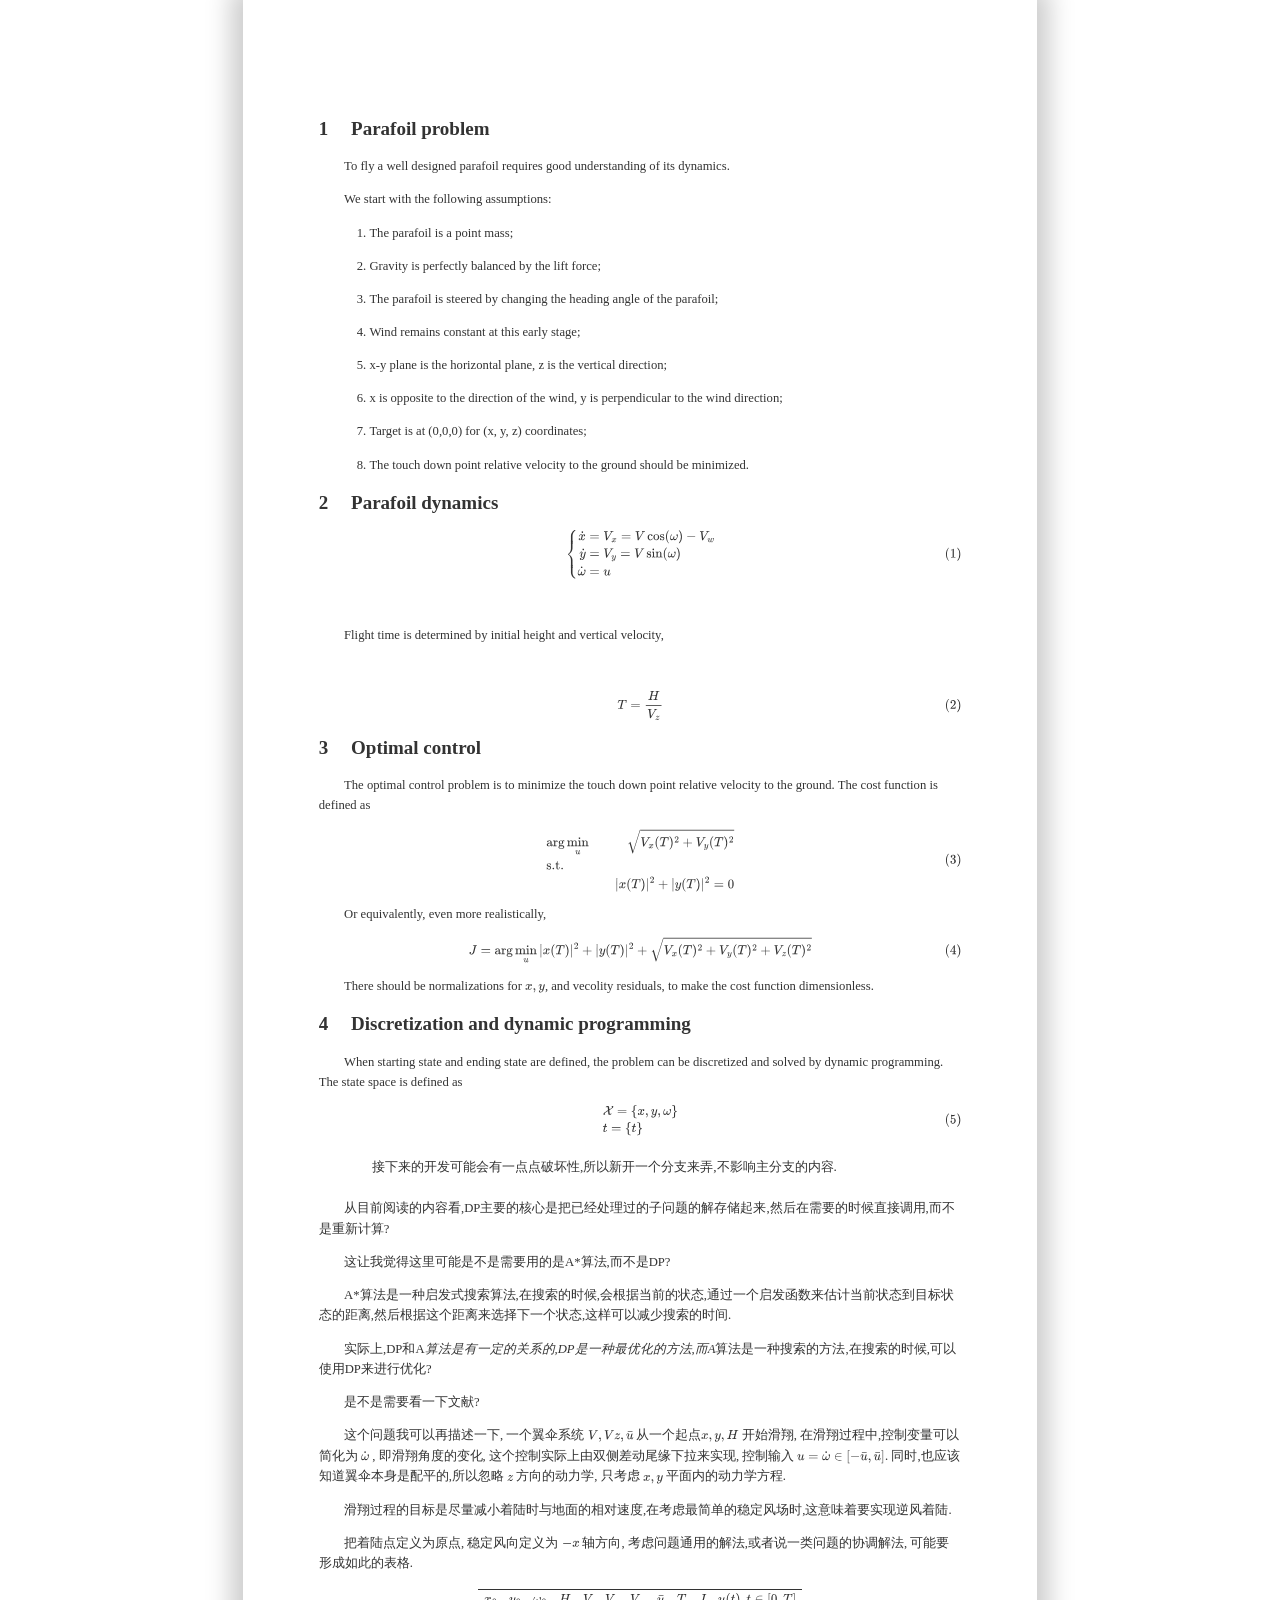
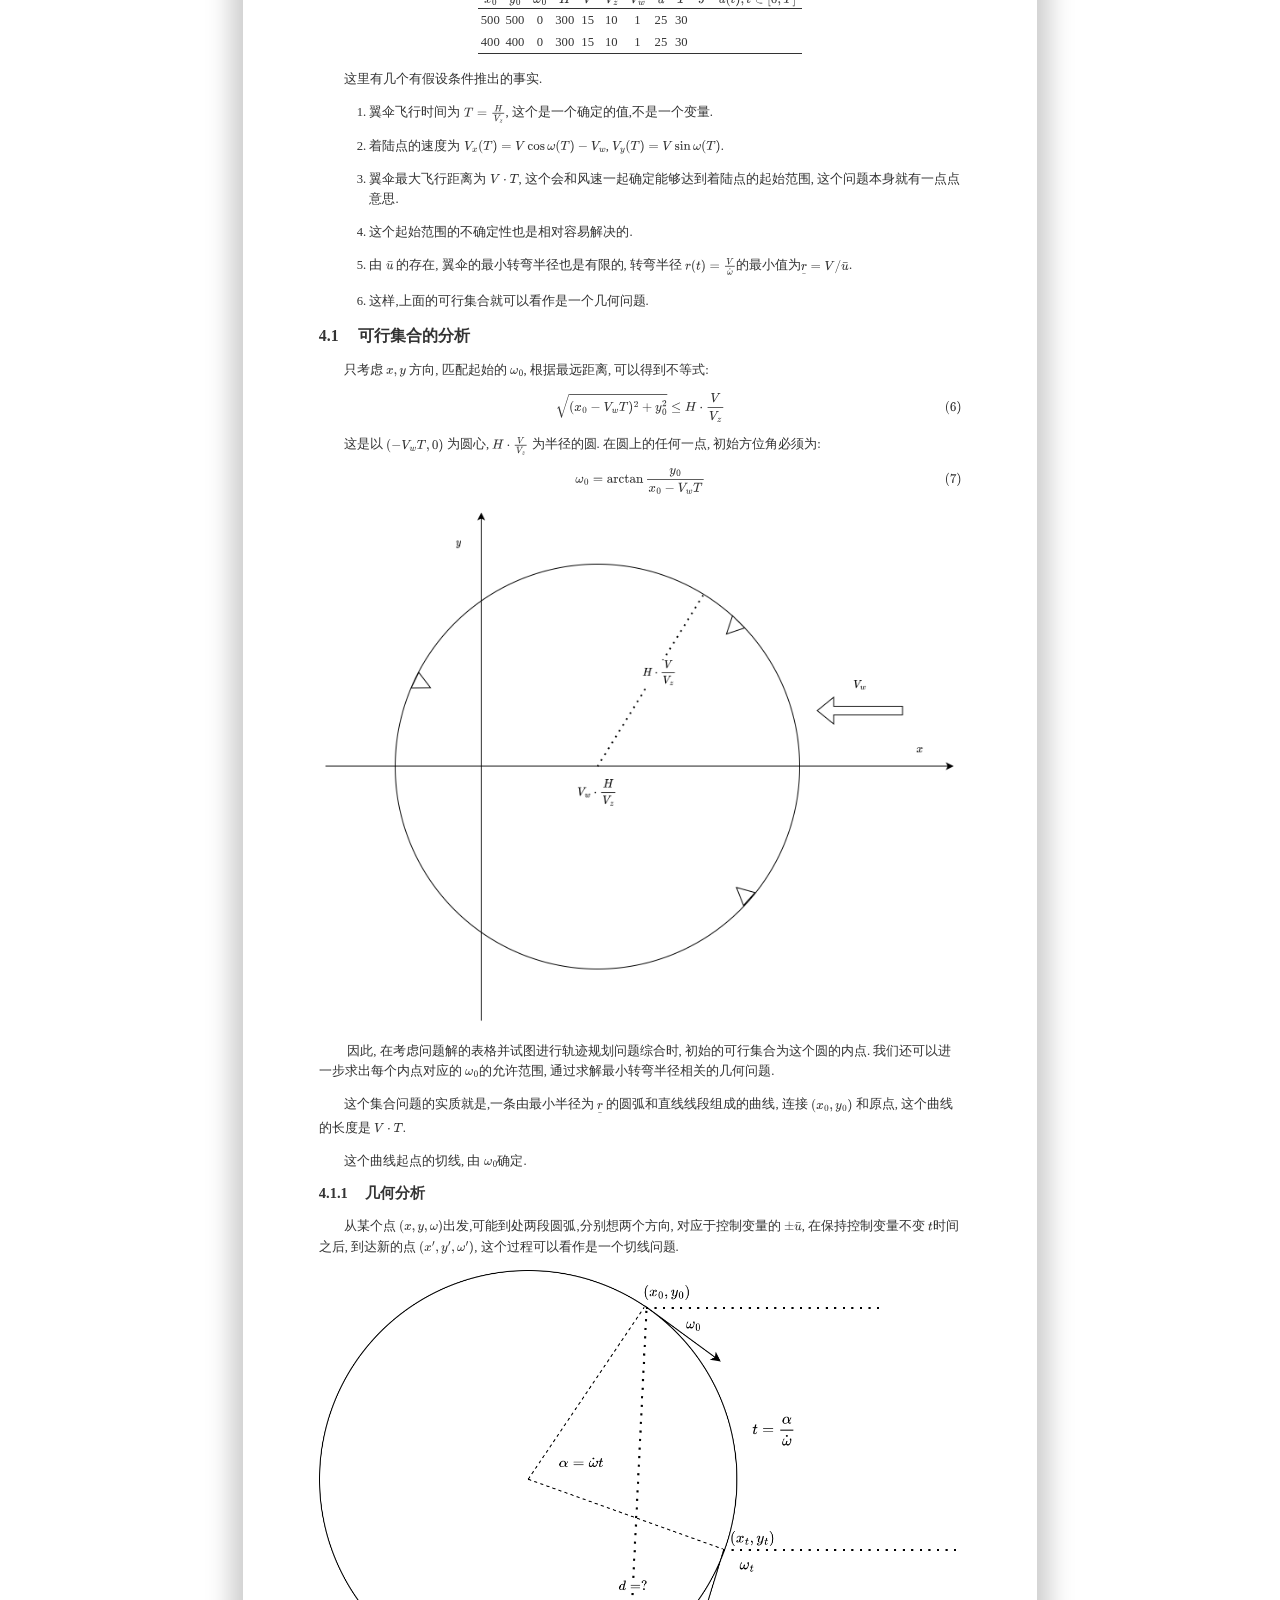
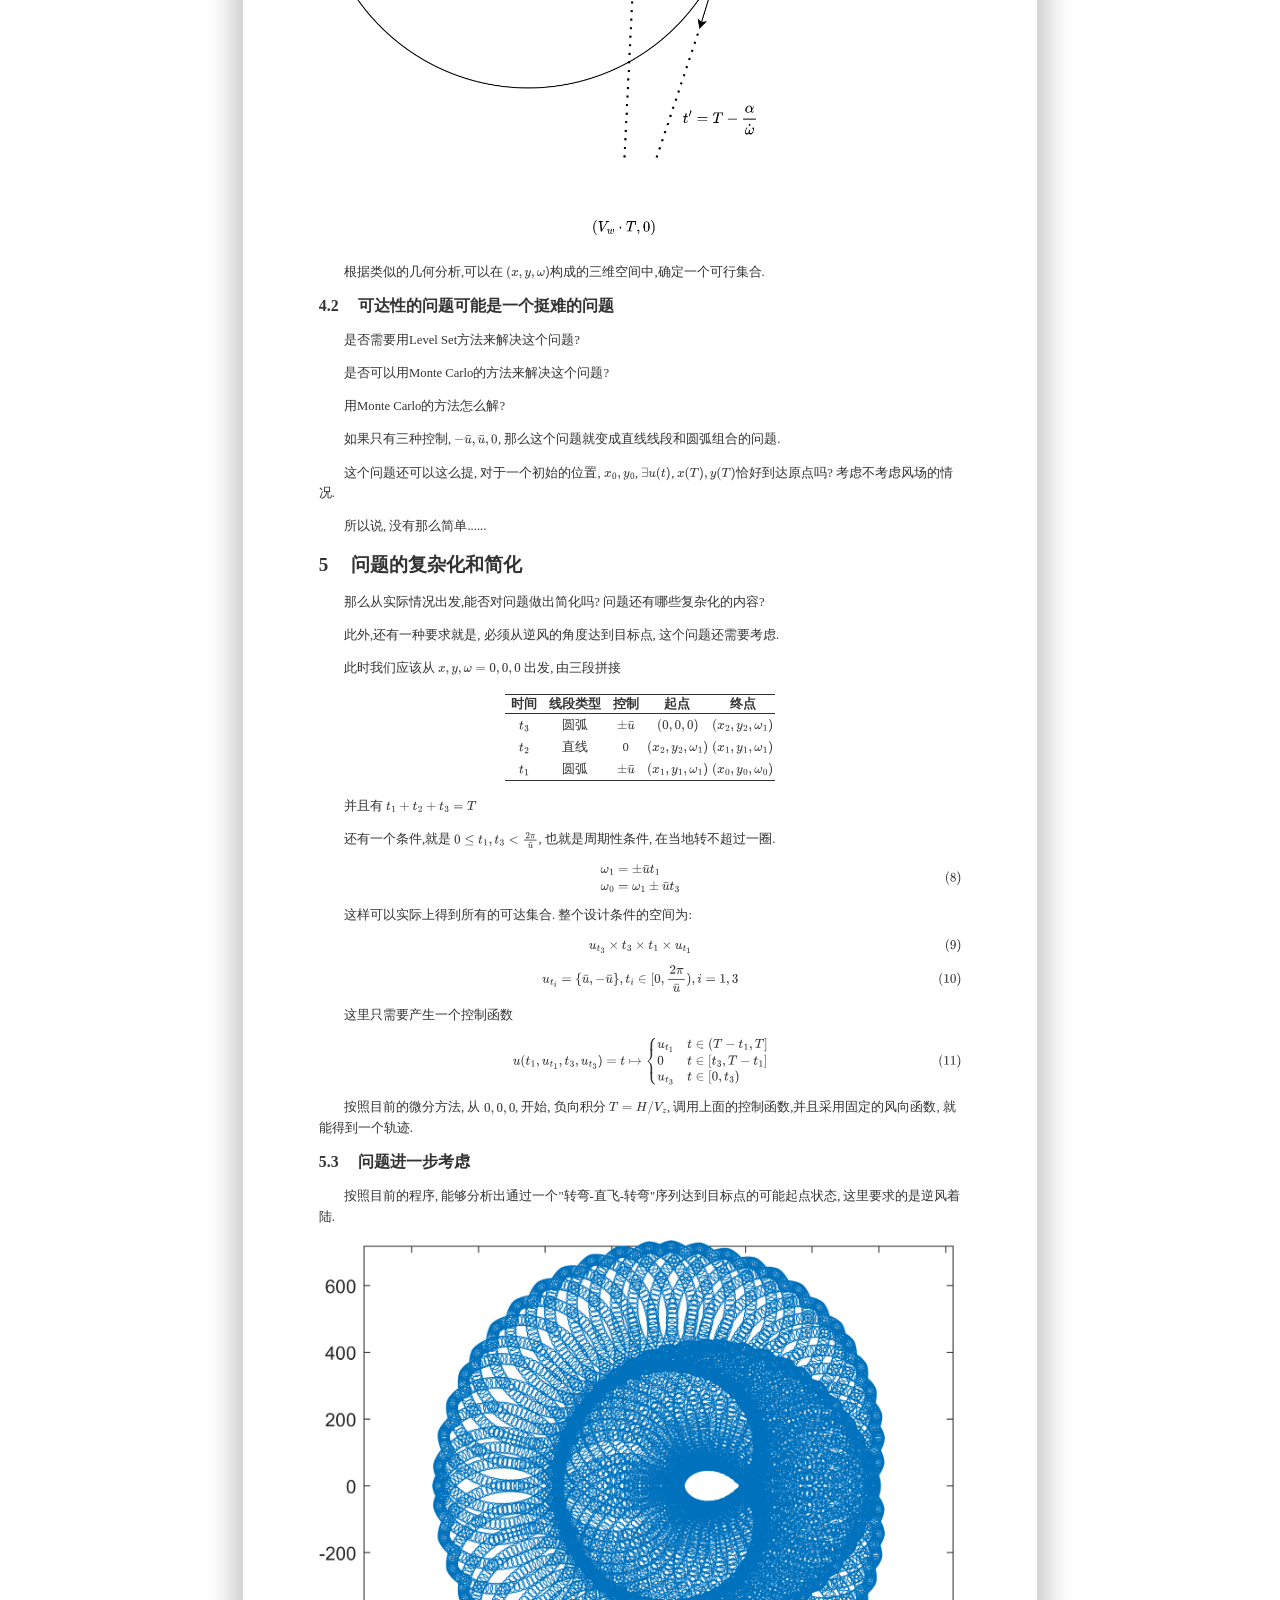
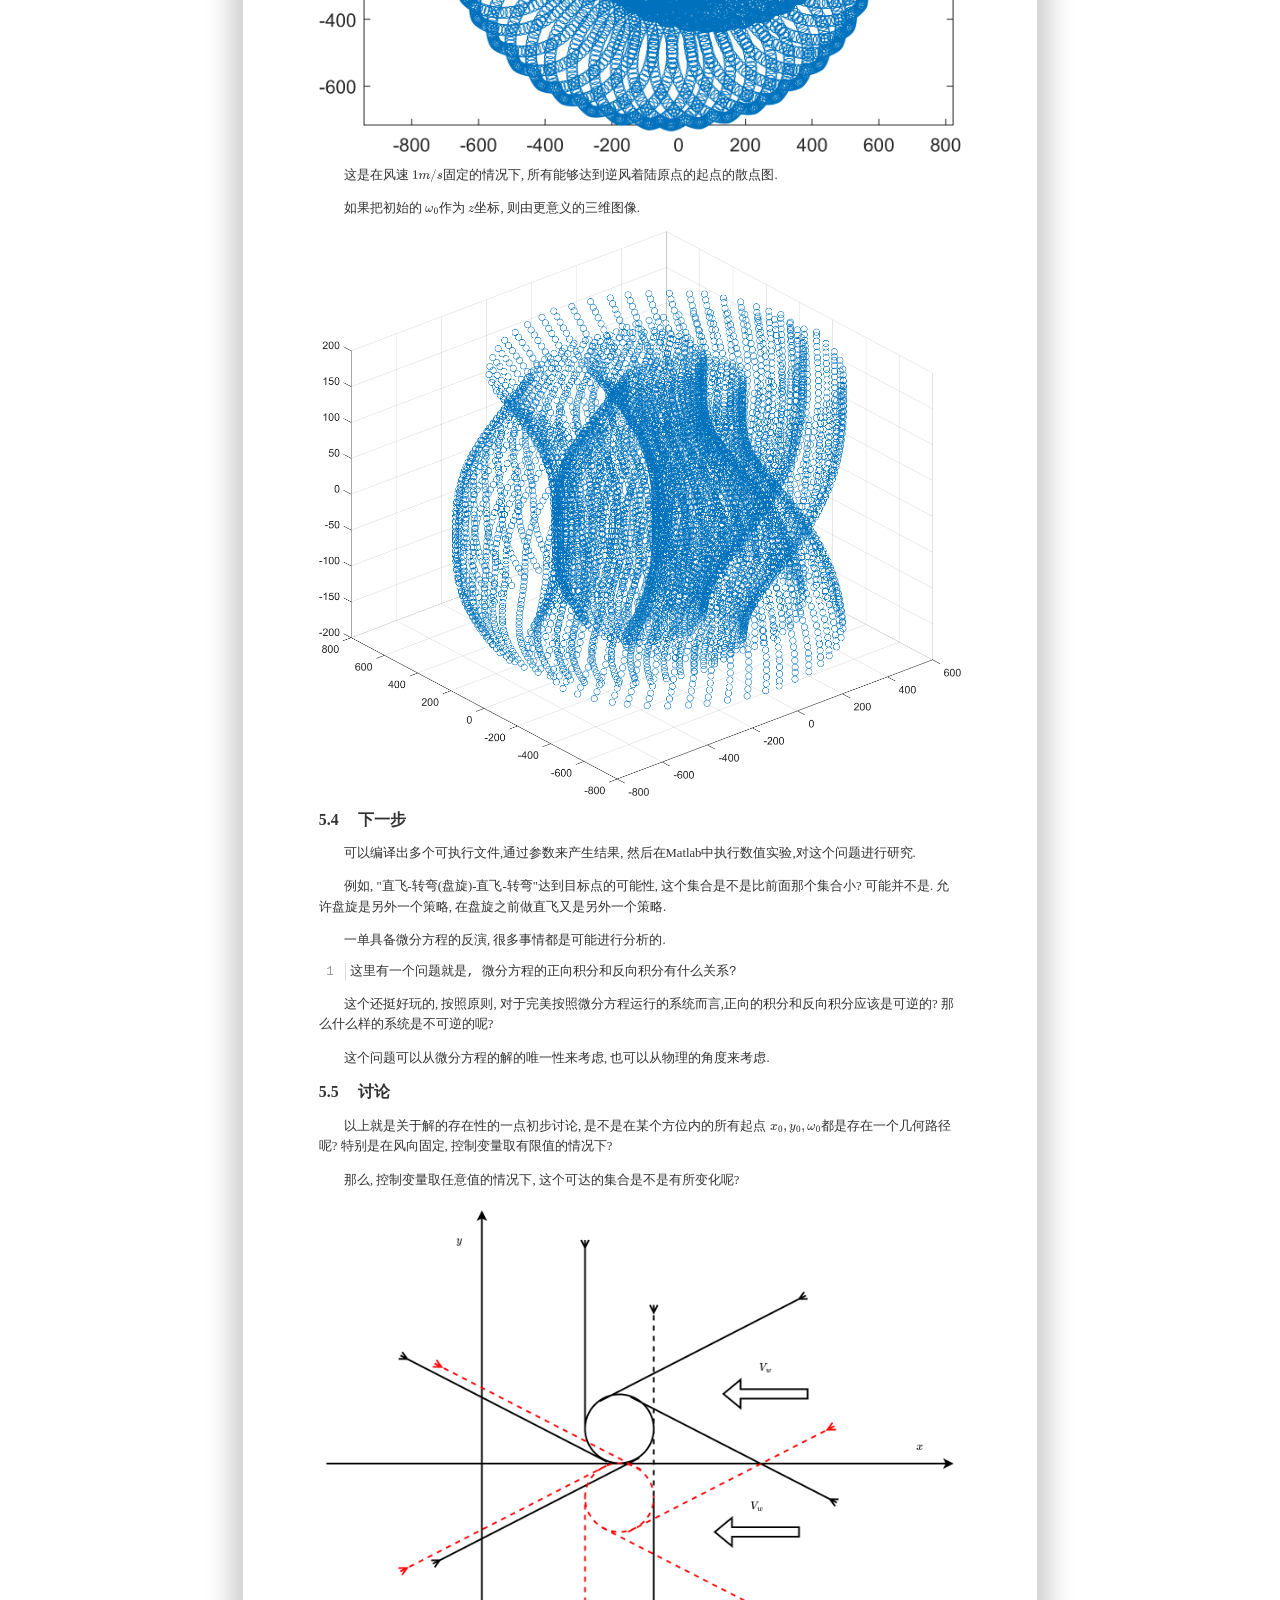
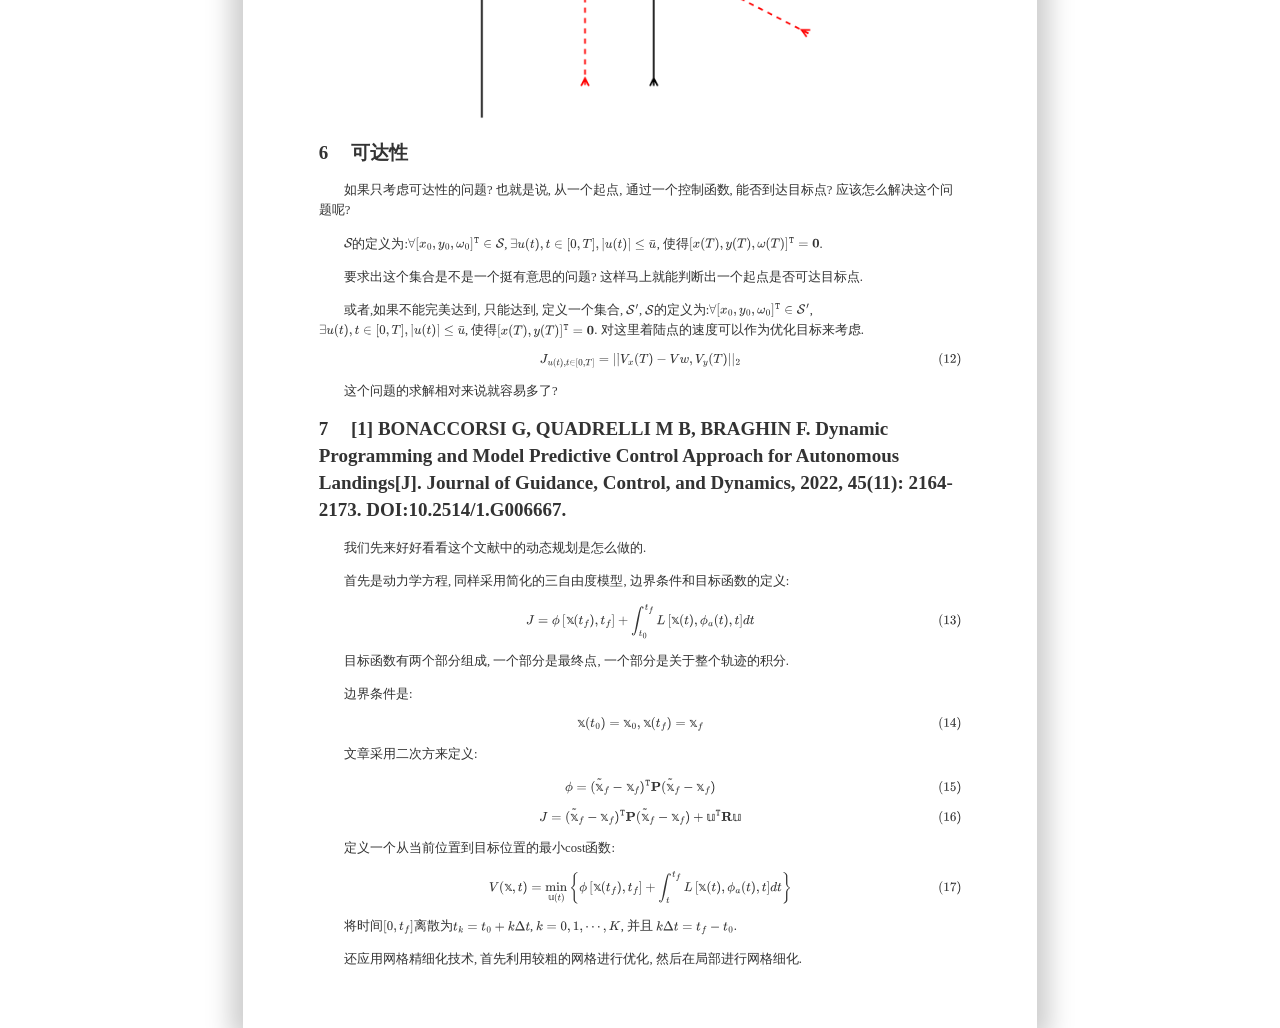
==== commit 9fbccdb9: "update index.html" ====
--- a/index.html
+++ b/index.html
@@ -1011,6 +1011,16 @@
 </style><title>README</title>
 </head>
 <body class='typora-export os-windows'><div class='typora-export-content'>
-<div id='write'  class=' first-line-indent'><h2 id='parafoil-problem'><span>Parafoil problem</span></h2><p><span>To fly a well designed parafoil requires good understanding of its dynamics. </span></p><p><span>We start with the following assumptions:</span></p><ol start='' ><li><p><span>The parafoil is a point mass;</span></p></li><li><p><span>Gravity is perfectly balanced by the lift force;</span></p></li><li><p><span>The parafoil is steered by changing the heading angle of the parafoil;</span></p></li><li><p><span>Wind remains constant at this early stage;</span></p></li><li><p><span>x-y plane is the horizontal plane, z is the vertical direction;</span></p></li><li><p><span>x is opposite to the direction of the wind, y is perpendicular to the wind direction;</span></p></li><li><p><span>Target is at (0,0,0) for (x, y, z) coordinates;</span></p></li><li><p><span>The touch down point relative velocity to the ground should be minimized.</span></p></li></ol><h2 id='parafoil-dynamics'><span>Parafoil dynamics</span></h2><div contenteditable="false" spellcheck="false" class="mathjax-block md-end-block md-math-block md-rawblock" id="mathjax-n910" cid="n910" mdtype="math_block" data-math-tag-before="0" data-math-tag-after="1" data-math-labels="[]"><div class="md-rawblock-container md-math-container" tabindex="-1"><mjx-container class="MathJax" jax="SVG" display="true" width="full" style="min-width: 35.007ex; position: relative;"><svg xmlns="http://www.w3.org/2000/svg" width="100%" height="8.364ex" role="img" focusable="false" xmlns:xlink="http://www.w3.org/1999/xlink" aria-hidden="true" style="vertical-align: -3.616ex; min-width: 35.007ex;"><defs><path id="MJX-298-TEX-S4-23A7" d="M712 899L718 893V876V865Q718 854 704 846Q627 793 577 710T510 525Q510 524 509 521Q505 493 504 349Q504 345 504 334Q504 277 504 240Q504 -2 503 -4Q502 -8 494 -9T444 -10Q392 -10 390 -9Q387 -8 386 -5Q384 5 384 230Q384 262 384 312T383 382Q383 481 392 535T434 656Q510 806 664 892L677 899H712Z"></path><path id="MJX-298-TEX-S4-23A9" d="M718 -893L712 -899H677L666 -893Q542 -825 468 -714T385 -476Q384 -466 384 -282Q384 3 385 5L389 9Q392 10 444 10Q486 10 494 9T503 4Q504 2 504 -239V-310V-366Q504 -470 508 -513T530 -609Q546 -657 569 -698T617 -767T661 -812T699 -843T717 -856T718 -876V-893Z"></path><path id="MJX-298-TEX-S4-23A8" d="M389 1159Q391 1160 455 1160Q496 1160 498 1159Q501 1158 502 1155Q504 1145 504 924Q504 691 503 682Q494 549 425 439T243 259L229 250L243 241Q349 175 421 66T503 -182Q504 -191 504 -424Q504 -600 504 -629T499 -659H498Q496 -660 444 -660T390 -659Q387 -658 386 -655Q384 -645 384 -425V-282Q384 -176 377 -116T342 10Q325 54 301 92T255 155T214 196T183 222T171 232Q170 233 170 250T171 268Q171 269 191 284T240 331T300 407T354 524T383 679Q384 691 384 925Q384 1152 385 1155L389 1159Z"></path><path id="MJX-298-TEX-S4-23AA" d="M384 150V266Q384 304 389 309Q391 310 455 310Q496 310 498 309Q502 308 503 298Q504 283 504 150Q504 32 504 12T499 -9H498Q496 -10 444 -10T390 -9Q386 -8 385 2Q384 17 384 150Z"></path><path id="MJX-298-TEX-I-1D465" d="M52 289Q59 331 106 386T222 442Q257 442 286 424T329 379Q371 442 430 442Q467 442 494 420T522 361Q522 332 508 314T481 292T458 288Q439 288 427 299T415 328Q415 374 465 391Q454 404 425 404Q412 404 406 402Q368 386 350 336Q290 115 290 78Q290 50 306 38T341 26Q378 26 414 59T463 140Q466 150 469 151T485 153H489Q504 153 504 145Q504 144 502 134Q486 77 440 33T333 -11Q263 -11 227 52Q186 -10 133 -10H127Q78 -10 57 16T35 71Q35 103 54 123T99 143Q142 143 142 101Q142 81 130 66T107 46T94 41L91 40Q91 39 97 36T113 29T132 26Q168 26 194 71Q203 87 217 139T245 247T261 313Q266 340 266 352Q266 380 251 392T217 404Q177 404 142 372T93 290Q91 281 88 280T72 278H58Q52 284 52 289Z"></path><path id="MJX-298-TEX-N-2D9" d="M190 609Q190 637 208 653T252 669Q275 667 292 652T309 609Q309 579 292 564T250 549Q225 549 208 564T190 609Z"></path><path id="MJX-298-TEX-N-3D" d="M56 347Q56 360 70 367H707Q722 359 722 347Q722 336 708 328L390 327H72Q56 332 56 347ZM56 153Q56 168 72 173H708Q722 163 722 153Q722 140 707 133H70Q56 140 56 153Z"></path><path id="MJX-298-TEX-I-1D449" d="M52 648Q52 670 65 683H76Q118 680 181 680Q299 680 320 683H330Q336 677 336 674T334 656Q329 641 325 637H304Q282 635 274 635Q245 630 242 620Q242 618 271 369T301 118L374 235Q447 352 520 471T595 594Q599 601 599 609Q599 633 555 637Q537 637 537 648Q537 649 539 661Q542 675 545 679T558 683Q560 683 570 683T604 682T668 681Q737 681 755 683H762Q769 676 769 672Q769 655 760 640Q757 637 743 637Q730 636 719 635T698 630T682 623T670 615T660 608T652 599T645 592L452 282Q272 -9 266 -16Q263 -18 259 -21L241 -22H234Q216 -22 216 -15Q213 -9 177 305Q139 623 138 626Q133 637 76 637H59Q52 642 52 648Z"></path><path id="MJX-298-TEX-N-63" d="M370 305T349 305T313 320T297 358Q297 381 312 396Q317 401 317 402T307 404Q281 408 258 408Q209 408 178 376Q131 329 131 219Q131 137 162 90Q203 29 272 29Q313 29 338 55T374 117Q376 125 379 127T395 129H409Q415 123 415 120Q415 116 411 104T395 71T366 33T318 2T249 -11Q163 -11 99 53T34 214Q34 318 99 383T250 448T370 421T404 357Q404 334 387 320Z"></path><path id="MJX-298-TEX-N-6F" d="M28 214Q28 309 93 378T250 448Q340 448 405 380T471 215Q471 120 407 55T250 -10Q153 -10 91 57T28 214ZM250 30Q372 30 372 193V225V250Q372 272 371 288T364 326T348 362T317 390T268 410Q263 411 252 411Q222 411 195 399Q152 377 139 338T126 246V226Q126 130 145 91Q177 30 250 30Z"></path><path id="MJX-298-TEX-N-73" d="M295 316Q295 356 268 385T190 414Q154 414 128 401Q98 382 98 349Q97 344 98 336T114 312T157 287Q175 282 201 278T245 269T277 256Q294 248 310 236T342 195T359 133Q359 71 321 31T198 -10H190Q138 -10 94 26L86 19L77 10Q71 4 65 -1L54 -11H46H42Q39 -11 33 -5V74V132Q33 153 35 157T45 162H54Q66 162 70 158T75 146T82 119T101 77Q136 26 198 26Q295 26 295 104Q295 133 277 151Q257 175 194 187T111 210Q75 227 54 256T33 318Q33 357 50 384T93 424T143 442T187 447H198Q238 447 268 432L283 424L292 431Q302 440 314 448H322H326Q329 448 335 442V310L329 304H301Q295 310 295 316Z"></path><path id="MJX-298-TEX-N-2061" d=""></path><path id="MJX-298-TEX-N-28" d="M94 250Q94 319 104 381T127 488T164 576T202 643T244 695T277 729T302 750H315H319Q333 750 333 741Q333 738 316 720T275 667T226 581T184 443T167 250T184 58T225 -81T274 -167T316 -220T333 -241Q333 -250 318 -250H315H302L274 -226Q180 -141 137 -14T94 250Z"></path><path id="MJX-298-TEX-I-1D714" d="M495 384Q495 406 514 424T555 443Q574 443 589 425T604 364Q604 334 592 278T555 155T483 38T377 -11Q297 -11 267 66Q266 68 260 61Q201 -11 125 -11Q15 -11 15 139Q15 230 56 325T123 434Q135 441 147 436Q160 429 160 418Q160 406 140 379T94 306T62 208Q61 202 61 187Q61 124 85 100T143 76Q201 76 245 129L253 137V156Q258 297 317 297Q348 297 348 261Q348 243 338 213T318 158L308 135Q309 133 310 129T318 115T334 97T358 83T393 76Q456 76 501 148T546 274Q546 305 533 325T508 357T495 384Z"></path><path id="MJX-298-TEX-N-29" d="M60 749L64 750Q69 750 74 750H86L114 726Q208 641 251 514T294 250Q294 182 284 119T261 12T224 -76T186 -143T145 -194T113 -227T90 -246Q87 -249 86 -250H74Q66 -250 63 -250T58 -247T55 -238Q56 -237 66 -225Q221 -64 221 250T66 725Q56 737 55 738Q55 746 60 749Z"></path><path id="MJX-298-TEX-N-2212" d="M84 237T84 250T98 270H679Q694 262 694 250T679 230H98Q84 237 84 250Z"></path><path id="MJX-298-TEX-I-1D464" d="M580 385Q580 406 599 424T641 443Q659 443 674 425T690 368Q690 339 671 253Q656 197 644 161T609 80T554 12T482 -11Q438 -11 404 5T355 48Q354 47 352 44Q311 -11 252 -11Q226 -11 202 -5T155 14T118 53T104 116Q104 170 138 262T173 379Q173 380 173 381Q173 390 173 393T169 400T158 404H154Q131 404 112 385T82 344T65 302T57 280Q55 278 41 278H27Q21 284 21 287Q21 293 29 315T52 366T96 418T161 441Q204 441 227 416T250 358Q250 340 217 250T184 111Q184 65 205 46T258 26Q301 26 334 87L339 96V119Q339 122 339 128T340 136T341 143T342 152T345 165T348 182T354 206T362 238T373 281Q402 395 406 404Q419 431 449 431Q468 431 475 421T483 402Q483 389 454 274T422 142Q420 131 420 107V100Q420 85 423 71T442 42T487 26Q558 26 600 148Q609 171 620 213T632 273Q632 306 619 325T593 357T580 385Z"></path><path id="MJX-298-TEX-I-1D466" d="M21 287Q21 301 36 335T84 406T158 442Q199 442 224 419T250 355Q248 336 247 334Q247 331 231 288T198 191T182 105Q182 62 196 45T238 27Q261 27 281 38T312 61T339 94Q339 95 344 114T358 173T377 247Q415 397 419 404Q432 431 462 431Q475 431 483 424T494 412T496 403Q496 390 447 193T391 -23Q363 -106 294 -155T156 -205Q111 -205 77 -183T43 -117Q43 -95 50 -80T69 -58T89 -48T106 -45Q150 -45 150 -87Q150 -107 138 -122T115 -142T102 -147L99 -148Q101 -153 118 -160T152 -167H160Q177 -167 186 -165Q219 -156 247 -127T290 -65T313 -9T321 21L315 17Q309 13 296 6T270 -6Q250 -11 231 -11Q185 -11 150 11T104 82Q103 89 103 113Q103 170 138 262T173 379Q173 380 173 381Q173 390 173 393T169 400T158 404H154Q131 404 112 385T82 344T65 302T57 280Q55 278 41 278H27Q21 284 21 287Z"></path><path id="MJX-298-TEX-N-69" d="M69 609Q69 637 87 653T131 669Q154 667 171 652T188 609Q188 579 171 564T129 549Q104 549 87 564T69 609ZM247 0Q232 3 143 3Q132 3 106 3T56 1L34 0H26V46H42Q70 46 91 49Q100 53 102 60T104 102V205V293Q104 345 102 359T88 378Q74 385 41 385H30V408Q30 431 32 431L42 432Q52 433 70 434T106 436Q123 437 142 438T171 441T182 442H185V62Q190 52 197 50T232 46H255V0H247Z"></path><path id="MJX-298-TEX-N-6E" d="M41 46H55Q94 46 102 60V68Q102 77 102 91T102 122T103 161T103 203Q103 234 103 269T102 328V351Q99 370 88 376T43 385H25V408Q25 431 27 431L37 432Q47 433 65 434T102 436Q119 437 138 438T167 441T178 442H181V402Q181 364 182 364T187 369T199 384T218 402T247 421T285 437Q305 442 336 442Q450 438 463 329Q464 322 464 190V104Q464 66 466 59T477 49Q498 46 526 46H542V0H534L510 1Q487 2 460 2T422 3Q319 3 310 0H302V46H318Q379 46 379 62Q380 64 380 200Q379 335 378 343Q372 371 358 385T334 402T308 404Q263 404 229 370Q202 343 195 315T187 232V168V108Q187 78 188 68T191 55T200 49Q221 46 249 46H265V0H257L234 1Q210 2 183 2T145 3Q42 3 33 0H25V46H41Z"></path><path id="MJX-298-TEX-I-1D462" d="M21 287Q21 295 30 318T55 370T99 420T158 442Q204 442 227 417T250 358Q250 340 216 246T182 105Q182 62 196 45T238 27T291 44T328 78L339 95Q341 99 377 247Q407 367 413 387T427 416Q444 431 463 431Q480 431 488 421T496 402L420 84Q419 79 419 68Q419 43 426 35T447 26Q469 29 482 57T512 145Q514 153 532 153Q551 153 551 144Q550 139 549 130T540 98T523 55T498 17T462 -8Q454 -10 438 -10Q372 -10 347 46Q345 45 336 36T318 21T296 6T267 -6T233 -11Q189 -11 155 7Q103 38 103 113Q103 170 138 262T173 379Q173 380 173 381Q173 390 173 393T169 400T158 404H154Q131 404 112 385T82 344T65 302T57 280Q55 278 41 278H27Q21 284 21 287Z"></path><path id="MJX-298-TEX-N-31" d="M213 578L200 573Q186 568 160 563T102 556H83V602H102Q149 604 189 617T245 641T273 663Q275 666 285 666Q294 666 302 660V361L303 61Q310 54 315 52T339 48T401 46H427V0H416Q395 3 257 3Q121 3 100 0H88V46H114Q136 46 152 46T177 47T193 50T201 52T207 57T213 61V578Z"></path></defs><g stroke="currentColor" fill="currentColor" stroke-width="0" transform="scale(0.012821,-0.012821) translate(0, -2098.5)"><g data-mml-node="math"><g data-mml-node="mtable" transform="translate(2078,0) translate(-2078,0)"><g transform="translate(0 2098.5) matrix(1 0 0 -1 0 0) scale(78)"><svg data-table="true" preserveAspectRatio="xMidYMid" viewBox="5658.5 -2098.5 1 3697"><g transform="matrix(1 0 0 -1 0 0)"><g data-mml-node="mlabeledtr"><g data-mml-node="mtd"><g data-mml-node="mtable"><g data-mml-node="mtr"><g data-mml-node="mtd"><g data-mml-node="mrow"><g data-mml-node="mo"><use data-c="23A7" xlink:href="#MJX-298-TEX-S4-23A7" transform="translate(0,1199.5)"></use><use data-c="23A9" xlink:href="#MJX-298-TEX-S4-23A9" transform="translate(0,-699.5)"></use><use data-c="23A8" xlink:href="#MJX-298-TEX-S4-23A8" transform="translate(0,0)"></use><svg width="889" height="229.5" y="1060" x="0" viewBox="0 40.4 889 229.5"><use data-c="23AA" xlink:href="#MJX-298-TEX-S4-23AA" transform="scale(1,1.129)"></use></svg><svg width="889" height="229.5" y="-789.5" x="0" viewBox="0 40.4 889 229.5"><use data-c="23AA" xlink:href="#MJX-298-TEX-S4-23AA" transform="scale(1,1.129)"></use></svg></g><g data-mml-node="mtable" transform="translate(889,0)"><g data-mml-node="mtr" transform="translate(0,1331.5)"><g data-mml-node="mtd" transform="translate(50,0)"><g data-mml-node="TeXAtom" data-mjx-texclass="ORD"><g data-mml-node="mover"><g data-mml-node="mi"><use data-c="1D465" xlink:href="#MJX-298-TEX-I-1D465"></use></g><g data-mml-node="mo" transform="translate(313.8,-2) translate(-250 0)"><use data-c="2D9" xlink:href="#MJX-298-TEX-N-2D9"></use></g></g></g></g><g data-mml-node="mtd" transform="translate(622,0)"><g data-mml-node="mi"></g><g data-mml-node="mo" transform="translate(277.8,0)"><use data-c="3D" xlink:href="#MJX-298-TEX-N-3D"></use></g><g data-mml-node="msub" transform="translate(1333.6,0)"><g data-mml-node="mi"><use data-c="1D449" xlink:href="#MJX-298-TEX-I-1D449"></use></g><g data-mml-node="mi" transform="translate(616,-150) scale(0.707)"><use data-c="1D465" xlink:href="#MJX-298-TEX-I-1D465"></use></g></g><g data-mml-node="mo" transform="translate(2681.8,0)"><use data-c="3D" xlink:href="#MJX-298-TEX-N-3D"></use></g><g data-mml-node="mi" transform="translate(3737.6,0)"><use data-c="1D449" xlink:href="#MJX-298-TEX-I-1D449"></use></g><g data-mml-node="mi" transform="translate(4673.2,0)"><use data-c="63" xlink:href="#MJX-298-TEX-N-63"></use><use data-c="6F" xlink:href="#MJX-298-TEX-N-6F" transform="translate(444,0)"></use><use data-c="73" xlink:href="#MJX-298-TEX-N-73" transform="translate(944,0)"></use></g><g data-mml-node="mo" transform="translate(6011.2,0)"><use data-c="2061" xlink:href="#MJX-298-TEX-N-2061"></use></g><g data-mml-node="mrow" transform="translate(6011.2,0)"><g data-mml-node="mo"><use data-c="28" xlink:href="#MJX-298-TEX-N-28"></use></g><g data-mml-node="mi" transform="translate(389,0)"><use data-c="1D714" xlink:href="#MJX-298-TEX-I-1D714"></use></g><g data-mml-node="mo" transform="translate(1011,0)"><use data-c="29" xlink:href="#MJX-298-TEX-N-29"></use></g></g><g data-mml-node="mo" transform="translate(7633.5,0)"><use data-c="2212" xlink:href="#MJX-298-TEX-N-2212"></use></g><g data-mml-node="msub" transform="translate(8633.7,0)"><g data-mml-node="mi"><use data-c="1D449" xlink:href="#MJX-298-TEX-I-1D449"></use></g><g data-mml-node="mi" transform="translate(616,-150) scale(0.707)"><use data-c="1D464" xlink:href="#MJX-298-TEX-I-1D464"></use></g></g></g></g><g data-mml-node="mtr" transform="translate(0,14.5)"><g data-mml-node="mtd" transform="translate(132,0)"><g data-mml-node="TeXAtom" data-mjx-texclass="ORD"><g data-mml-node="mover"><g data-mml-node="mi"><use data-c="1D466" xlink:href="#MJX-298-TEX-I-1D466"></use></g><g data-mml-node="mo" transform="translate(300.6,-2) translate(-250 0)"><use data-c="2D9" xlink:href="#MJX-298-TEX-N-2D9"></use></g></g></g></g><g data-mml-node="mtd" transform="translate(622,0)"><g data-mml-node="mi"></g><g data-mml-node="mo" transform="translate(277.8,0)"><use data-c="3D" xlink:href="#MJX-298-TEX-N-3D"></use></g><g data-mml-node="msub" transform="translate(1333.6,0)"><g data-mml-node="mi"><use data-c="1D449" xlink:href="#MJX-298-TEX-I-1D449"></use></g><g data-mml-node="mi" transform="translate(616,-150) scale(0.707)"><use data-c="1D466" xlink:href="#MJX-298-TEX-I-1D466"></use></g></g><g data-mml-node="mo" transform="translate(2623.8,0)"><use data-c="3D" xlink:href="#MJX-298-TEX-N-3D"></use></g><g data-mml-node="mi" transform="translate(3679.6,0)"><use data-c="1D449" xlink:href="#MJX-298-TEX-I-1D449"></use></g><g data-mml-node="mi" transform="translate(4615.3,0)"><use data-c="73" xlink:href="#MJX-298-TEX-N-73"></use><use data-c="69" xlink:href="#MJX-298-TEX-N-69" transform="translate(394,0)"></use><use data-c="6E" xlink:href="#MJX-298-TEX-N-6E" transform="translate(672,0)"></use></g><g data-mml-node="mo" transform="translate(5843.3,0)"><use data-c="2061" xlink:href="#MJX-298-TEX-N-2061"></use></g><g data-mml-node="mrow" transform="translate(5843.3,0)"><g data-mml-node="mo"><use data-c="28" xlink:href="#MJX-298-TEX-N-28"></use></g><g data-mml-node="mi" transform="translate(389,0)"><use data-c="1D714" xlink:href="#MJX-298-TEX-I-1D714"></use></g><g data-mml-node="mo" transform="translate(1011,0)"><use data-c="29" xlink:href="#MJX-298-TEX-N-29"></use></g></g></g></g><g data-mml-node="mtr" transform="translate(0,-1348.5)"><g data-mml-node="mtd"><g data-mml-node="TeXAtom" data-mjx-texclass="ORD"><g data-mml-node="mover"><g data-mml-node="mi"><use data-c="1D714" xlink:href="#MJX-298-TEX-I-1D714"></use></g><g data-mml-node="mo" transform="translate(311,-1) translate(-250 0)"><use data-c="2D9" xlink:href="#MJX-298-TEX-N-2D9"></use></g></g></g></g><g data-mml-node="mtd" transform="translate(622,0)"><g data-mml-node="mi"></g><g data-mml-node="mo" transform="translate(277.8,0)"><use data-c="3D" xlink:href="#MJX-298-TEX-N-3D"></use></g><g data-mml-node="mi" transform="translate(1333.6,0)"><use data-c="1D462" xlink:href="#MJX-298-TEX-I-1D462"></use></g></g></g></g><g data-mml-node="mo" transform="translate(11317,0) translate(0 250)"></g></g></g></g></g></g></g></g></svg><svg data-labels="true" preserveAspectRatio="xMaxYMid" viewBox="1278 -2098.5 1 3697"><g data-labels="true" transform="matrix(1 0 0 -1 0 0)"><g data-mml-node="mtd" id="mjx-eqn:1"><g data-mml-node="mtext"><use data-c="28" xlink:href="#MJX-298-TEX-N-28"></use><use data-c="31" xlink:href="#MJX-298-TEX-N-31" transform="translate(389,0)"></use><use data-c="29" xlink:href="#MJX-298-TEX-N-29" transform="translate(889,0)"></use></g></g></g></svg></g></g></g></g></svg><mjx-assistive-mml unselectable="on" display="block"><math xmlns="http://www.w3.org/1998/Math/MathML" display="block"><mtable displaystyle="true"><mlabeledtr><mtd><mtext>(1)</mtext></mtd><mtd><mtable rowspacing=".5em" columnspacing="1em" displaystyle="true"><mtr><mtd><mrow data-mjx-texclass="INNER"><mo data-mjx-texclass="OPEN">{</mo><mtable displaystyle="true" columnalign="right left" columnspacing="0em" rowspacing="3pt"><mtr><mtd><mrow data-mjx-texclass="ORD"><mover><mi>x</mi><mo>˙</mo></mover></mrow></mtd><mtd><mi></mi><mo>=</mo><msub><mi>V</mi><mi>x</mi></msub><mo>=</mo><mi>V</mi><mi>cos</mi><mo data-mjx-texclass="NONE">⁡</mo><mrow><mo data-mjx-texclass="OPEN">(</mo><mi>ω</mi><mo data-mjx-texclass="CLOSE">)</mo></mrow><mo>−</mo><msub><mi>V</mi><mi>w</mi></msub></mtd></mtr><mtr><mtd><mrow data-mjx-texclass="ORD"><mover><mi>y</mi><mo>˙</mo></mover></mrow></mtd><mtd><mi></mi><mo>=</mo><msub><mi>V</mi><mi>y</mi></msub><mo>=</mo><mi>V</mi><mi>sin</mi><mo data-mjx-texclass="NONE">⁡</mo><mrow><mo data-mjx-texclass="OPEN">(</mo><mi>ω</mi><mo data-mjx-texclass="CLOSE">)</mo></mrow></mtd></mtr><mtr><mtd><mrow data-mjx-texclass="ORD"><mover><mi>ω</mi><mo>˙</mo></mover></mrow></mtd><mtd><mi></mi><mo>=</mo><mi>u</mi></mtd></mtr></mtable><mo data-mjx-texclass="CLOSE" fence="true" stretchy="true" symmetric="true"></mo></mrow></mtd></mtr></mtable></mtd></mlabeledtr></mtable></math></mjx-assistive-mml></mjx-container></div></div><p>&nbsp;</p><p><span>Flight time is determined by initial height and vertical velocity,</span></p><p>&nbsp;</p><div contenteditable="false" spellcheck="false" class="mathjax-block md-end-block md-math-block md-rawblock" id="mathjax-n914" cid="n914" mdtype="math_block" data-math-tag-before="1" data-math-tag-after="2" data-math-labels="[]"><div class="md-rawblock-container md-math-container" tabindex="-1"><mjx-container class="MathJax" jax="SVG" display="true" width="full" style="min-width: 17.259ex; position: relative;"><svg xmlns="http://www.w3.org/2000/svg" width="100%" height="4.984ex" role="img" focusable="false" xmlns:xlink="http://www.w3.org/1999/xlink" aria-hidden="true" style="vertical-align: -1.926ex; min-width: 17.259ex;"><defs><path id="MJX-299-TEX-I-1D447" d="M40 437Q21 437 21 445Q21 450 37 501T71 602L88 651Q93 669 101 677H569H659Q691 677 697 676T704 667Q704 661 687 553T668 444Q668 437 649 437Q640 437 637 437T631 442L629 445Q629 451 635 490T641 551Q641 586 628 604T573 629Q568 630 515 631Q469 631 457 630T439 622Q438 621 368 343T298 60Q298 48 386 46Q418 46 427 45T436 36Q436 31 433 22Q429 4 424 1L422 0Q419 0 415 0Q410 0 363 1T228 2Q99 2 64 0H49Q43 6 43 9T45 27Q49 40 55 46H83H94Q174 46 189 55Q190 56 191 56Q196 59 201 76T241 233Q258 301 269 344Q339 619 339 625Q339 630 310 630H279Q212 630 191 624Q146 614 121 583T67 467Q60 445 57 441T43 437H40Z"></path><path id="MJX-299-TEX-N-3D" d="M56 347Q56 360 70 367H707Q722 359 722 347Q722 336 708 328L390 327H72Q56 332 56 347ZM56 153Q56 168 72 173H708Q722 163 722 153Q722 140 707 133H70Q56 140 56 153Z"></path><path id="MJX-299-TEX-I-1D43B" d="M228 637Q194 637 192 641Q191 643 191 649Q191 673 202 682Q204 683 219 683Q260 681 355 681Q389 681 418 681T463 682T483 682Q499 682 499 672Q499 670 497 658Q492 641 487 638H485Q483 638 480 638T473 638T464 637T455 637Q416 636 405 634T387 623Q384 619 355 500Q348 474 340 442T328 395L324 380Q324 378 469 378H614L615 381Q615 384 646 504Q674 619 674 627T617 637Q594 637 587 639T580 648Q580 650 582 660Q586 677 588 679T604 682Q609 682 646 681T740 680Q802 680 835 681T871 682Q888 682 888 672Q888 645 876 638H874Q872 638 869 638T862 638T853 637T844 637Q805 636 794 634T776 623Q773 618 704 340T634 58Q634 51 638 51Q646 48 692 46H723Q729 38 729 37T726 19Q722 6 716 0H701Q664 2 567 2Q533 2 504 2T458 2T437 1Q420 1 420 10Q420 15 423 24Q428 43 433 45Q437 46 448 46H454Q481 46 514 49Q520 50 522 50T528 55T534 64T540 82T547 110T558 153Q565 181 569 198Q602 330 602 331T457 332H312L279 197Q245 63 245 58Q245 51 253 49T303 46H334Q340 38 340 37T337 19Q333 6 327 0H312Q275 2 178 2Q144 2 115 2T69 2T48 1Q31 1 31 10Q31 12 34 24Q39 43 44 45Q48 46 59 46H65Q92 46 125 49Q139 52 144 61Q147 65 216 339T285 628Q285 635 228 637Z"></path><path id="MJX-299-TEX-I-1D449" d="M52 648Q52 670 65 683H76Q118 680 181 680Q299 680 320 683H330Q336 677 336 674T334 656Q329 641 325 637H304Q282 635 274 635Q245 630 242 620Q242 618 271 369T301 118L374 235Q447 352 520 471T595 594Q599 601 599 609Q599 633 555 637Q537 637 537 648Q537 649 539 661Q542 675 545 679T558 683Q560 683 570 683T604 682T668 681Q737 681 755 683H762Q769 676 769 672Q769 655 760 640Q757 637 743 637Q730 636 719 635T698 630T682 623T670 615T660 608T652 599T645 592L452 282Q272 -9 266 -16Q263 -18 259 -21L241 -22H234Q216 -22 216 -15Q213 -9 177 305Q139 623 138 626Q133 637 76 637H59Q52 642 52 648Z"></path><path id="MJX-299-TEX-I-1D467" d="M347 338Q337 338 294 349T231 360Q211 360 197 356T174 346T162 335T155 324L153 320Q150 317 138 317Q117 317 117 325Q117 330 120 339Q133 378 163 406T229 440Q241 442 246 442Q271 442 291 425T329 392T367 375Q389 375 411 408T434 441Q435 442 449 442H462Q468 436 468 434Q468 430 463 420T449 399T432 377T418 358L411 349Q368 298 275 214T160 106L148 94L163 93Q185 93 227 82T290 71Q328 71 360 90T402 140Q406 149 409 151T424 153Q443 153 443 143Q443 138 442 134Q425 72 376 31T278 -11Q252 -11 232 6T193 40T155 57Q111 57 76 -3Q70 -11 59 -11H54H41Q35 -5 35 -2Q35 13 93 84Q132 129 225 214T340 322Q352 338 347 338Z"></path><path id="MJX-299-TEX-N-28" d="M94 250Q94 319 104 381T127 488T164 576T202 643T244 695T277 729T302 750H315H319Q333 750 333 741Q333 738 316 720T275 667T226 581T184 443T167 250T184 58T225 -81T274 -167T316 -220T333 -241Q333 -250 318 -250H315H302L274 -226Q180 -141 137 -14T94 250Z"></path><path id="MJX-299-TEX-N-32" d="M109 429Q82 429 66 447T50 491Q50 562 103 614T235 666Q326 666 387 610T449 465Q449 422 429 383T381 315T301 241Q265 210 201 149L142 93L218 92Q375 92 385 97Q392 99 409 186V189H449V186Q448 183 436 95T421 3V0H50V19V31Q50 38 56 46T86 81Q115 113 136 137Q145 147 170 174T204 211T233 244T261 278T284 308T305 340T320 369T333 401T340 431T343 464Q343 527 309 573T212 619Q179 619 154 602T119 569T109 550Q109 549 114 549Q132 549 151 535T170 489Q170 464 154 447T109 429Z"></path><path id="MJX-299-TEX-N-29" d="M60 749L64 750Q69 750 74 750H86L114 726Q208 641 251 514T294 250Q294 182 284 119T261 12T224 -76T186 -143T145 -194T113 -227T90 -246Q87 -249 86 -250H74Q66 -250 63 -250T58 -247T55 -238Q56 -237 66 -225Q221 -64 221 250T66 725Q56 737 55 738Q55 746 60 749Z"></path></defs><g stroke="currentColor" fill="currentColor" stroke-width="0" transform="scale(0.012821,-0.012821) translate(0, -1351.4)"><g data-mml-node="math"><g data-mml-node="mtable" transform="translate(2078,0) translate(-2078,0)"><g transform="translate(0 1351.4) matrix(1 0 0 -1 0 0) scale(78)"><svg data-table="true" preserveAspectRatio="xMidYMid" viewBox="1736.2 -1351.4 1 2202.8"><g transform="matrix(1 0 0 -1 0 0)"><g data-mml-node="mlabeledtr" transform="translate(0,-7.6)"><g data-mml-node="mtd"><g data-mml-node="mi"><use data-c="1D447" xlink:href="#MJX-299-TEX-I-1D447"></use></g><g data-mml-node="mo" transform="translate(981.8,0)"><use data-c="3D" xlink:href="#MJX-299-TEX-N-3D"></use></g><g data-mml-node="mfrac" transform="translate(2037.6,0)"><g data-mml-node="mi" transform="translate(273.4,676)"><use data-c="1D43B" xlink:href="#MJX-299-TEX-I-1D43B"></use></g><g data-mml-node="msub" transform="translate(220,-686)"><g data-mml-node="mi"><use data-c="1D449" xlink:href="#MJX-299-TEX-I-1D449"></use></g><g data-mml-node="mi" transform="translate(616,-150) scale(0.707)"><use data-c="1D467" xlink:href="#MJX-299-TEX-I-1D467"></use></g></g><rect width="1194.8" height="60" x="120" y="220"></rect></g></g></g></g></svg><svg data-labels="true" preserveAspectRatio="xMaxYMid" viewBox="1278 -1351.4 1 2202.8"><g data-labels="true" transform="matrix(1 0 0 -1 0 0)"><g data-mml-node="mtd" id="mjx-eqn:2" transform="translate(0,742.4)"><text data-id-align="true"></text><g data-idbox="true" transform="translate(0,-750)"><g data-mml-node="mtext"><use data-c="28" xlink:href="#MJX-299-TEX-N-28"></use><use data-c="32" xlink:href="#MJX-299-TEX-N-32" transform="translate(389,0)"></use><use data-c="29" xlink:href="#MJX-299-TEX-N-29" transform="translate(889,0)"></use></g></g></g></g></svg></g></g></g></g></svg><mjx-assistive-mml unselectable="on" display="block"><math xmlns="http://www.w3.org/1998/Math/MathML" display="block"><mtable displaystyle="true"><mlabeledtr><mtd><mtext>(2)</mtext></mtd><mtd><mi>T</mi><mo>=</mo><mfrac><mi>H</mi><msub><mi>V</mi><mi>z</mi></msub></mfrac></mtd></mlabeledtr></mtable></math></mjx-assistive-mml></mjx-container></div></div><h2 id='optimal-control'><span>Optimal control</span></h2><p><span>The optimal control problem is to minimize the touch down point relative velocity to the ground. The cost function is defined as</span></p><div contenteditable="false" spellcheck="false" class="mathjax-block md-end-block md-math-block md-rawblock" id="mathjax-n917" cid="n917" mdtype="math_block" data-math-tag-before="2" data-math-tag-after="3" data-math-labels="[]"><div class="md-rawblock-container md-math-container" tabindex="-1"><mjx-container class="MathJax" jax="SVG" display="true" width="full" style="min-width: 41.739ex; position: relative;"><svg xmlns="http://www.w3.org/2000/svg" width="100%" height="10.745ex" role="img" focusable="false" xmlns:xlink="http://www.w3.org/1999/xlink" aria-hidden="true" style="vertical-align: -4.807ex; min-width: 41.739ex;"><defs><path id="MJX-300-TEX-N-61" d="M137 305T115 305T78 320T63 359Q63 394 97 421T218 448Q291 448 336 416T396 340Q401 326 401 309T402 194V124Q402 76 407 58T428 40Q443 40 448 56T453 109V145H493V106Q492 66 490 59Q481 29 455 12T400 -6T353 12T329 54V58L327 55Q325 52 322 49T314 40T302 29T287 17T269 6T247 -2T221 -8T190 -11Q130 -11 82 20T34 107Q34 128 41 147T68 188T116 225T194 253T304 268H318V290Q318 324 312 340Q290 411 215 411Q197 411 181 410T156 406T148 403Q170 388 170 359Q170 334 154 320ZM126 106Q126 75 150 51T209 26Q247 26 276 49T315 109Q317 116 318 175Q318 233 317 233Q309 233 296 232T251 223T193 203T147 166T126 106Z"></path><path id="MJX-300-TEX-N-72" d="M36 46H50Q89 46 97 60V68Q97 77 97 91T98 122T98 161T98 203Q98 234 98 269T98 328L97 351Q94 370 83 376T38 385H20V408Q20 431 22 431L32 432Q42 433 60 434T96 436Q112 437 131 438T160 441T171 442H174V373Q213 441 271 441H277Q322 441 343 419T364 373Q364 352 351 337T313 322Q288 322 276 338T263 372Q263 381 265 388T270 400T273 405Q271 407 250 401Q234 393 226 386Q179 341 179 207V154Q179 141 179 127T179 101T180 81T180 66V61Q181 59 183 57T188 54T193 51T200 49T207 48T216 47T225 47T235 46T245 46H276V0H267Q249 3 140 3Q37 3 28 0H20V46H36Z"></path><path id="MJX-300-TEX-N-67" d="M329 409Q373 453 429 453Q459 453 472 434T485 396Q485 382 476 371T449 360Q416 360 412 390Q410 404 415 411Q415 412 416 414V415Q388 412 363 393Q355 388 355 386Q355 385 359 381T368 369T379 351T388 325T392 292Q392 230 343 187T222 143Q172 143 123 171Q112 153 112 133Q112 98 138 81Q147 75 155 75T227 73Q311 72 335 67Q396 58 431 26Q470 -13 470 -72Q470 -139 392 -175Q332 -206 250 -206Q167 -206 107 -175Q29 -140 29 -75Q29 -39 50 -15T92 18L103 24Q67 55 67 108Q67 155 96 193Q52 237 52 292Q52 355 102 398T223 442Q274 442 318 416L329 409ZM299 343Q294 371 273 387T221 404Q192 404 171 388T145 343Q142 326 142 292Q142 248 149 227T179 192Q196 182 222 182Q244 182 260 189T283 207T294 227T299 242Q302 258 302 292T299 343ZM403 -75Q403 -50 389 -34T348 -11T299 -2T245 0H218Q151 0 138 -6Q118 -15 107 -34T95 -74Q95 -84 101 -97T122 -127T170 -155T250 -167Q319 -167 361 -139T403 -75Z"></path><path id="MJX-300-TEX-N-2061" d=""></path><path id="MJX-300-TEX-N-6D" d="M41 46H55Q94 46 102 60V68Q102 77 102 91T102 122T103 161T103 203Q103 234 103 269T102 328V351Q99 370 88 376T43 385H25V408Q25 431 27 431L37 432Q47 433 65 434T102 436Q119 437 138 438T167 441T178 442H181V402Q181 364 182 364T187 369T199 384T218 402T247 421T285 437Q305 442 336 442Q351 442 364 440T387 434T406 426T421 417T432 406T441 395T448 384T452 374T455 366L457 361L460 365Q463 369 466 373T475 384T488 397T503 410T523 422T546 432T572 439T603 442Q729 442 740 329Q741 322 741 190V104Q741 66 743 59T754 49Q775 46 803 46H819V0H811L788 1Q764 2 737 2T699 3Q596 3 587 0H579V46H595Q656 46 656 62Q657 64 657 200Q656 335 655 343Q649 371 635 385T611 402T585 404Q540 404 506 370Q479 343 472 315T464 232V168V108Q464 78 465 68T468 55T477 49Q498 46 526 46H542V0H534L510 1Q487 2 460 2T422 3Q319 3 310 0H302V46H318Q379 46 379 62Q380 64 380 200Q379 335 378 343Q372 371 358 385T334 402T308 404Q263 404 229 370Q202 343 195 315T187 232V168V108Q187 78 188 68T191 55T200 49Q221 46 249 46H265V0H257L234 1Q210 2 183 2T145 3Q42 3 33 0H25V46H41Z"></path><path id="MJX-300-TEX-N-69" d="M69 609Q69 637 87 653T131 669Q154 667 171 652T188 609Q188 579 171 564T129 549Q104 549 87 564T69 609ZM247 0Q232 3 143 3Q132 3 106 3T56 1L34 0H26V46H42Q70 46 91 49Q100 53 102 60T104 102V205V293Q104 345 102 359T88 378Q74 385 41 385H30V408Q30 431 32 431L42 432Q52 433 70 434T106 436Q123 437 142 438T171 441T182 442H185V62Q190 52 197 50T232 46H255V0H247Z"></path><path id="MJX-300-TEX-N-6E" d="M41 46H55Q94 46 102 60V68Q102 77 102 91T102 122T103 161T103 203Q103 234 103 269T102 328V351Q99 370 88 376T43 385H25V408Q25 431 27 431L37 432Q47 433 65 434T102 436Q119 437 138 438T167 441T178 442H181V402Q181 364 182 364T187 369T199 384T218 402T247 421T285 437Q305 442 336 442Q450 438 463 329Q464 322 464 190V104Q464 66 466 59T477 49Q498 46 526 46H542V0H534L510 1Q487 2 460 2T422 3Q319 3 310 0H302V46H318Q379 46 379 62Q380 64 380 200Q379 335 378 343Q372 371 358 385T334 402T308 404Q263 404 229 370Q202 343 195 315T187 232V168V108Q187 78 188 68T191 55T200 49Q221 46 249 46H265V0H257L234 1Q210 2 183 2T145 3Q42 3 33 0H25V46H41Z"></path><path id="MJX-300-TEX-I-1D462" d="M21 287Q21 295 30 318T55 370T99 420T158 442Q204 442 227 417T250 358Q250 340 216 246T182 105Q182 62 196 45T238 27T291 44T328 78L339 95Q341 99 377 247Q407 367 413 387T427 416Q444 431 463 431Q480 431 488 421T496 402L420 84Q419 79 419 68Q419 43 426 35T447 26Q469 29 482 57T512 145Q514 153 532 153Q551 153 551 144Q550 139 549 130T540 98T523 55T498 17T462 -8Q454 -10 438 -10Q372 -10 347 46Q345 45 336 36T318 21T296 6T267 -6T233 -11Q189 -11 155 7Q103 38 103 113Q103 170 138 262T173 379Q173 380 173 381Q173 390 173 393T169 400T158 404H154Q131 404 112 385T82 344T65 302T57 280Q55 278 41 278H27Q21 284 21 287Z"></path><path id="MJX-300-TEX-LO-221A" d="M1001 1150Q1017 1150 1020 1132Q1020 1127 741 244L460 -643Q453 -650 436 -650H424Q423 -647 423 -645T421 -640T419 -631T415 -617T408 -594T399 -560T385 -512T367 -448T343 -364T312 -259L203 119L138 41L111 67L212 188L264 248L472 -474L983 1140Q988 1150 1001 1150Z"></path><path id="MJX-300-TEX-I-1D449" d="M52 648Q52 670 65 683H76Q118 680 181 680Q299 680 320 683H330Q336 677 336 674T334 656Q329 641 325 637H304Q282 635 274 635Q245 630 242 620Q242 618 271 369T301 118L374 235Q447 352 520 471T595 594Q599 601 599 609Q599 633 555 637Q537 637 537 648Q537 649 539 661Q542 675 545 679T558 683Q560 683 570 683T604 682T668 681Q737 681 755 683H762Q769 676 769 672Q769 655 760 640Q757 637 743 637Q730 636 719 635T698 630T682 623T670 615T660 608T652 599T645 592L452 282Q272 -9 266 -16Q263 -18 259 -21L241 -22H234Q216 -22 216 -15Q213 -9 177 305Q139 623 138 626Q133 637 76 637H59Q52 642 52 648Z"></path><path id="MJX-300-TEX-I-1D465" d="M52 289Q59 331 106 386T222 442Q257 442 286 424T329 379Q371 442 430 442Q467 442 494 420T522 361Q522 332 508 314T481 292T458 288Q439 288 427 299T415 328Q415 374 465 391Q454 404 425 404Q412 404 406 402Q368 386 350 336Q290 115 290 78Q290 50 306 38T341 26Q378 26 414 59T463 140Q466 150 469 151T485 153H489Q504 153 504 145Q504 144 502 134Q486 77 440 33T333 -11Q263 -11 227 52Q186 -10 133 -10H127Q78 -10 57 16T35 71Q35 103 54 123T99 143Q142 143 142 101Q142 81 130 66T107 46T94 41L91 40Q91 39 97 36T113 29T132 26Q168 26 194 71Q203 87 217 139T245 247T261 313Q266 340 266 352Q266 380 251 392T217 404Q177 404 142 372T93 290Q91 281 88 280T72 278H58Q52 284 52 289Z"></path><path id="MJX-300-TEX-N-28" d="M94 250Q94 319 104 381T127 488T164 576T202 643T244 695T277 729T302 750H315H319Q333 750 333 741Q333 738 316 720T275 667T226 581T184 443T167 250T184 58T225 -81T274 -167T316 -220T333 -241Q333 -250 318 -250H315H302L274 -226Q180 -141 137 -14T94 250Z"></path><path id="MJX-300-TEX-I-1D447" d="M40 437Q21 437 21 445Q21 450 37 501T71 602L88 651Q93 669 101 677H569H659Q691 677 697 676T704 667Q704 661 687 553T668 444Q668 437 649 437Q640 437 637 437T631 442L629 445Q629 451 635 490T641 551Q641 586 628 604T573 629Q568 630 515 631Q469 631 457 630T439 622Q438 621 368 343T298 60Q298 48 386 46Q418 46 427 45T436 36Q436 31 433 22Q429 4 424 1L422 0Q419 0 415 0Q410 0 363 1T228 2Q99 2 64 0H49Q43 6 43 9T45 27Q49 40 55 46H83H94Q174 46 189 55Q190 56 191 56Q196 59 201 76T241 233Q258 301 269 344Q339 619 339 625Q339 630 310 630H279Q212 630 191 624Q146 614 121 583T67 467Q60 445 57 441T43 437H40Z"></path><path id="MJX-300-TEX-N-29" d="M60 749L64 750Q69 750 74 750H86L114 726Q208 641 251 514T294 250Q294 182 284 119T261 12T224 -76T186 -143T145 -194T113 -227T90 -246Q87 -249 86 -250H74Q66 -250 63 -250T58 -247T55 -238Q56 -237 66 -225Q221 -64 221 250T66 725Q56 737 55 738Q55 746 60 749Z"></path><path id="MJX-300-TEX-N-32" d="M109 429Q82 429 66 447T50 491Q50 562 103 614T235 666Q326 666 387 610T449 465Q449 422 429 383T381 315T301 241Q265 210 201 149L142 93L218 92Q375 92 385 97Q392 99 409 186V189H449V186Q448 183 436 95T421 3V0H50V19V31Q50 38 56 46T86 81Q115 113 136 137Q145 147 170 174T204 211T233 244T261 278T284 308T305 340T320 369T333 401T340 431T343 464Q343 527 309 573T212 619Q179 619 154 602T119 569T109 550Q109 549 114 549Q132 549 151 535T170 489Q170 464 154 447T109 429Z"></path><path id="MJX-300-TEX-N-2B" d="M56 237T56 250T70 270H369V420L370 570Q380 583 389 583Q402 583 409 568V270H707Q722 262 722 250T707 230H409V-68Q401 -82 391 -82H389H387Q375 -82 369 -68V230H70Q56 237 56 250Z"></path><path id="MJX-300-TEX-I-1D466" d="M21 287Q21 301 36 335T84 406T158 442Q199 442 224 419T250 355Q248 336 247 334Q247 331 231 288T198 191T182 105Q182 62 196 45T238 27Q261 27 281 38T312 61T339 94Q339 95 344 114T358 173T377 247Q415 397 419 404Q432 431 462 431Q475 431 483 424T494 412T496 403Q496 390 447 193T391 -23Q363 -106 294 -155T156 -205Q111 -205 77 -183T43 -117Q43 -95 50 -80T69 -58T89 -48T106 -45Q150 -45 150 -87Q150 -107 138 -122T115 -142T102 -147L99 -148Q101 -153 118 -160T152 -167H160Q177 -167 186 -165Q219 -156 247 -127T290 -65T313 -9T321 21L315 17Q309 13 296 6T270 -6Q250 -11 231 -11Q185 -11 150 11T104 82Q103 89 103 113Q103 170 138 262T173 379Q173 380 173 381Q173 390 173 393T169 400T158 404H154Q131 404 112 385T82 344T65 302T57 280Q55 278 41 278H27Q21 284 21 287Z"></path><path id="MJX-300-TEX-N-73" d="M295 316Q295 356 268 385T190 414Q154 414 128 401Q98 382 98 349Q97 344 98 336T114 312T157 287Q175 282 201 278T245 269T277 256Q294 248 310 236T342 195T359 133Q359 71 321 31T198 -10H190Q138 -10 94 26L86 19L77 10Q71 4 65 -1L54 -11H46H42Q39 -11 33 -5V74V132Q33 153 35 157T45 162H54Q66 162 70 158T75 146T82 119T101 77Q136 26 198 26Q295 26 295 104Q295 133 277 151Q257 175 194 187T111 210Q75 227 54 256T33 318Q33 357 50 384T93 424T143 442T187 447H198Q238 447 268 432L283 424L292 431Q302 440 314 448H322H326Q329 448 335 442V310L329 304H301Q295 310 295 316Z"></path><path id="MJX-300-TEX-N-2E" d="M78 60Q78 84 95 102T138 120Q162 120 180 104T199 61Q199 36 182 18T139 0T96 17T78 60Z"></path><path id="MJX-300-TEX-N-74" d="M27 422Q80 426 109 478T141 600V615H181V431H316V385H181V241Q182 116 182 100T189 68Q203 29 238 29Q282 29 292 100Q293 108 293 146V181H333V146V134Q333 57 291 17Q264 -10 221 -10Q187 -10 162 2T124 33T105 68T98 100Q97 107 97 248V385H18V422H27Z"></path><path id="MJX-300-TEX-N-7C" d="M139 -249H137Q125 -249 119 -235V251L120 737Q130 750 139 750Q152 750 159 735V-235Q151 -249 141 -249H139Z"></path><path id="MJX-300-TEX-N-3D" d="M56 347Q56 360 70 367H707Q722 359 722 347Q722 336 708 328L390 327H72Q56 332 56 347ZM56 153Q56 168 72 173H708Q722 163 722 153Q722 140 707 133H70Q56 140 56 153Z"></path><path id="MJX-300-TEX-N-30" d="M96 585Q152 666 249 666Q297 666 345 640T423 548Q460 465 460 320Q460 165 417 83Q397 41 362 16T301 -15T250 -22Q224 -22 198 -16T137 16T82 83Q39 165 39 320Q39 494 96 585ZM321 597Q291 629 250 629Q208 629 178 597Q153 571 145 525T137 333Q137 175 145 125T181 46Q209 16 250 16Q290 16 318 46Q347 76 354 130T362 333Q362 478 354 524T321 597Z"></path><path id="MJX-300-TEX-N-33" d="M127 463Q100 463 85 480T69 524Q69 579 117 622T233 665Q268 665 277 664Q351 652 390 611T430 522Q430 470 396 421T302 350L299 348Q299 347 308 345T337 336T375 315Q457 262 457 175Q457 96 395 37T238 -22Q158 -22 100 21T42 130Q42 158 60 175T105 193Q133 193 151 175T169 130Q169 119 166 110T159 94T148 82T136 74T126 70T118 67L114 66Q165 21 238 21Q293 21 321 74Q338 107 338 175V195Q338 290 274 322Q259 328 213 329L171 330L168 332Q166 335 166 348Q166 366 174 366Q202 366 232 371Q266 376 294 413T322 525V533Q322 590 287 612Q265 626 240 626Q208 626 181 615T143 592T132 580H135Q138 579 143 578T153 573T165 566T175 555T183 540T186 520Q186 498 172 481T127 463Z"></path></defs><g stroke="currentColor" fill="currentColor" stroke-width="0" transform="scale(0.012821,-0.012821) translate(0, -2624.7)"><g data-mml-node="math"><g data-mml-node="mtable" transform="translate(2078,0) translate(-2078,0)"><g transform="translate(0 2624.7) matrix(1 0 0 -1 0 0) scale(78)"><svg data-table="true" preserveAspectRatio="xMidYMid" viewBox="7146.4 -2624.7 1 4749.4"><g transform="matrix(1 0 0 -1 0 0)"><g data-mml-node="mlabeledtr"><g data-mml-node="mtd"><g data-mml-node="mtable"><g data-mml-node="mtr" transform="translate(0,1317)"><g data-mml-node="mtd"></g><g data-mml-node="mtd"><g data-mml-node="mi"><use data-c="61" xlink:href="#MJX-300-TEX-N-61"></use><use data-c="72" xlink:href="#MJX-300-TEX-N-72" transform="translate(500,0)"></use><use data-c="67" xlink:href="#MJX-300-TEX-N-67" transform="translate(892,0)"></use></g><g data-mml-node="mo" transform="translate(1392,0)"><use data-c="2061" xlink:href="#MJX-300-TEX-N-2061"></use></g><g data-mml-node="munder" transform="translate(1558.7,0)"><g data-mml-node="mo"><use data-c="6D" xlink:href="#MJX-300-TEX-N-6D"></use><use data-c="69" xlink:href="#MJX-300-TEX-N-69" transform="translate(833,0)"></use><use data-c="6E" xlink:href="#MJX-300-TEX-N-6E" transform="translate(1111,0)"></use></g><g data-mml-node="mi" transform="translate(631.3,-600) scale(0.707)"><use data-c="1D462" xlink:href="#MJX-300-TEX-I-1D462"></use></g></g></g><g data-mml-node="mtd" transform="translate(6130.3,0)"><g data-mml-node="msqrt"><g transform="translate(1020,0)"><g data-mml-node="msub"><g data-mml-node="mi"><use data-c="1D449" xlink:href="#MJX-300-TEX-I-1D449"></use></g><g data-mml-node="mi" transform="translate(616,-150) scale(0.707)"><use data-c="1D465" xlink:href="#MJX-300-TEX-I-1D465"></use></g></g><g data-mml-node="mo" transform="translate(1070.5,0)"><use data-c="28" xlink:href="#MJX-300-TEX-N-28"></use></g><g data-mml-node="mi" transform="translate(1459.5,0)"><use data-c="1D447" xlink:href="#MJX-300-TEX-I-1D447"></use></g><g data-mml-node="msup" transform="translate(2163.5,0)"><g data-mml-node="mo"><use data-c="29" xlink:href="#MJX-300-TEX-N-29"></use></g><g data-mml-node="mn" transform="translate(422,289) scale(0.707)"><use data-c="32" xlink:href="#MJX-300-TEX-N-32"></use></g></g><g data-mml-node="mo" transform="translate(3211.2,0)"><use data-c="2B" xlink:href="#MJX-300-TEX-N-2B"></use></g><g data-mml-node="msub" transform="translate(4211.5,0)"><g data-mml-node="mi"><use data-c="1D449" xlink:href="#MJX-300-TEX-I-1D449"></use></g><g data-mml-node="mi" transform="translate(616,-150) scale(0.707)"><use data-c="1D466" xlink:href="#MJX-300-TEX-I-1D466"></use></g></g><g data-mml-node="mo" transform="translate(5223.9,0)"><use data-c="28" xlink:href="#MJX-300-TEX-N-28"></use></g><g data-mml-node="mi" transform="translate(5612.9,0)"><use data-c="1D447" xlink:href="#MJX-300-TEX-I-1D447"></use></g><g data-mml-node="msup" transform="translate(6316.9,0)"><g data-mml-node="mo"><use data-c="29" xlink:href="#MJX-300-TEX-N-29"></use></g><g data-mml-node="mn" transform="translate(422,289) scale(0.707)"><use data-c="32" xlink:href="#MJX-300-TEX-N-32"></use></g></g></g><g data-mml-node="mo" transform="translate(0,97.7)"><use data-c="221A" xlink:href="#MJX-300-TEX-LO-221A"></use></g><rect width="7142.5" height="60" x="1020" y="1187.7"></rect></g></g></g><g data-mml-node="mtr" transform="translate(0,-440.8)"><g data-mml-node="mtd"></g><g data-mml-node="mtd"><g data-mml-node="mtext"><use data-c="73" xlink:href="#MJX-300-TEX-N-73"></use><use data-c="2E" xlink:href="#MJX-300-TEX-N-2E" transform="translate(394,0)"></use><use data-c="74" xlink:href="#MJX-300-TEX-N-74" transform="translate(672,0)"></use><use data-c="2E" xlink:href="#MJX-300-TEX-N-2E" transform="translate(1061,0)"></use></g></g></g><g data-mml-node="mtr" transform="translate(0,-1874.7)"><g data-mml-node="mtd"></g><g data-mml-node="mtd"></g><g data-mml-node="mtd" transform="translate(5225.7,0)"><g data-mml-node="mi"></g><g data-mml-node="mo" transform="translate(0 -0.5)"><use data-c="7C" xlink:href="#MJX-300-TEX-N-7C"></use></g><g data-mml-node="mi" transform="translate(278,0)"><use data-c="1D465" xlink:href="#MJX-300-TEX-I-1D465"></use></g><g data-mml-node="mo" transform="translate(850,0)"><use data-c="28" xlink:href="#MJX-300-TEX-N-28"></use></g><g data-mml-node="mi" transform="translate(1239,0)"><use data-c="1D447" xlink:href="#MJX-300-TEX-I-1D447"></use></g><g data-mml-node="mo" transform="translate(1943,0)"><use data-c="29" xlink:href="#MJX-300-TEX-N-29"></use></g><g data-mml-node="msup" transform="translate(2332,0)"><g data-mml-node="mo" transform="translate(0 -0.5)"><use data-c="7C" xlink:href="#MJX-300-TEX-N-7C"></use></g><g data-mml-node="mn" transform="translate(311,413) scale(0.707)"><use data-c="32" xlink:href="#MJX-300-TEX-N-32"></use></g></g><g data-mml-node="mo" transform="translate(3268.8,0)"><use data-c="2B" xlink:href="#MJX-300-TEX-N-2B"></use></g><g data-mml-node="mo" transform="translate(4269,0) translate(0 -0.5)"><use data-c="7C" xlink:href="#MJX-300-TEX-N-7C"></use></g><g data-mml-node="mi" transform="translate(4547,0)"><use data-c="1D466" xlink:href="#MJX-300-TEX-I-1D466"></use></g><g data-mml-node="mo" transform="translate(5037,0)"><use data-c="28" xlink:href="#MJX-300-TEX-N-28"></use></g><g data-mml-node="mi" transform="translate(5426,0)"><use data-c="1D447" xlink:href="#MJX-300-TEX-I-1D447"></use></g><g data-mml-node="mo" transform="translate(6130,0)"><use data-c="29" xlink:href="#MJX-300-TEX-N-29"></use></g><g data-mml-node="msup" transform="translate(6519,0)"><g data-mml-node="mo" transform="translate(0 -0.5)"><use data-c="7C" xlink:href="#MJX-300-TEX-N-7C"></use></g><g data-mml-node="mn" transform="translate(311,413) scale(0.707)"><use data-c="32" xlink:href="#MJX-300-TEX-N-32"></use></g></g><g data-mml-node="mo" transform="translate(7511.3,0)"><use data-c="3D" xlink:href="#MJX-300-TEX-N-3D"></use></g><g data-mml-node="mn" transform="translate(8567.1,0)"><use data-c="30" xlink:href="#MJX-300-TEX-N-30"></use></g></g></g></g></g></g></g></svg><svg data-labels="true" preserveAspectRatio="xMaxYMid" viewBox="1278 -2624.7 1 4749.4"><g data-labels="true" transform="matrix(1 0 0 -1 0 0)"><g data-mml-node="mtd" id="mjx-eqn:3"><g data-mml-node="mtext"><use data-c="28" xlink:href="#MJX-300-TEX-N-28"></use><use data-c="33" xlink:href="#MJX-300-TEX-N-33" transform="translate(389,0)"></use><use data-c="29" xlink:href="#MJX-300-TEX-N-29" transform="translate(889,0)"></use></g></g></g></svg></g></g></g></g></svg><mjx-assistive-mml unselectable="on" display="block"><math xmlns="http://www.w3.org/1998/Math/MathML" display="block"><mtable displaystyle="true"><mlabeledtr><mtd><mtext>(3)</mtext></mtd><mtd><mtable displaystyle="true" columnalign="right left right" columnspacing="0em 2em" rowspacing="3pt"><mtr><mtd></mtd><mtd><mi>arg</mi><mo data-mjx-texclass="NONE">⁡</mo><munder><mo data-mjx-texclass="OP" movablelimits="true">min</mo><mi>u</mi></munder></mtd><mtd><msqrt><msub><mi>V</mi><mi>x</mi></msub><mo stretchy="false">(</mo><mi>T</mi><msup><mo stretchy="false">)</mo><mn>2</mn></msup><mo>+</mo><msub><mi>V</mi><mi>y</mi></msub><mo stretchy="false">(</mo><mi>T</mi><msup><mo stretchy="false">)</mo><mn>2</mn></msup></msqrt></mtd></mtr><mtr><mtd></mtd><mtd><mtext>s.t.</mtext></mtd></mtr><mtr><mtd></mtd><mtd></mtd><mtd><mi></mi><mo stretchy="false">|</mo><mi>x</mi><mo stretchy="false">(</mo><mi>T</mi><mo stretchy="false">)</mo><msup><mo stretchy="false">|</mo><mn>2</mn></msup><mo>+</mo><mo stretchy="false">|</mo><mi>y</mi><mo stretchy="false">(</mo><mi>T</mi><mo stretchy="false">)</mo><msup><mo stretchy="false">|</mo><mn>2</mn></msup><mo>=</mo><mn>0</mn></mtd></mtr></mtable></mtd></mlabeledtr></mtable></math></mjx-assistive-mml></mjx-container></div></div><p><span>Or equivalently, even more realistically,</span></p><div contenteditable="false" spellcheck="false" class="mathjax-block md-end-block md-math-block md-rawblock" id="mathjax-n919" cid="n919" mdtype="math_block" data-math-tag-before="3" data-math-tag-after="4" data-math-labels="[]"><div class="md-rawblock-container md-math-container" tabindex="-1"><mjx-container class="MathJax" jax="SVG" display="true" width="full" style="min-width: 68.482ex; position: relative;"><svg xmlns="http://www.w3.org/2000/svg" width="100%" height="4.56ex" role="img" focusable="false" xmlns:xlink="http://www.w3.org/1999/xlink" aria-hidden="true" style="vertical-align: -1.714ex; min-width: 68.482ex;"><defs><path id="MJX-301-TEX-I-1D43D" d="M447 625Q447 637 354 637H329Q323 642 323 645T325 664Q329 677 335 683H352Q393 681 498 681Q541 681 568 681T605 682T619 682Q633 682 633 672Q633 670 630 658Q626 642 623 640T604 637Q552 637 545 623Q541 610 483 376Q420 128 419 127Q397 64 333 21T195 -22Q137 -22 97 8T57 88Q57 130 80 152T132 174Q177 174 182 130Q182 98 164 80T123 56Q115 54 115 53T122 44Q148 15 197 15Q235 15 271 47T324 130Q328 142 387 380T447 625Z"></path><path id="MJX-301-TEX-N-3D" d="M56 347Q56 360 70 367H707Q722 359 722 347Q722 336 708 328L390 327H72Q56 332 56 347ZM56 153Q56 168 72 173H708Q722 163 722 153Q722 140 707 133H70Q56 140 56 153Z"></path><path id="MJX-301-TEX-N-61" d="M137 305T115 305T78 320T63 359Q63 394 97 421T218 448Q291 448 336 416T396 340Q401 326 401 309T402 194V124Q402 76 407 58T428 40Q443 40 448 56T453 109V145H493V106Q492 66 490 59Q481 29 455 12T400 -6T353 12T329 54V58L327 55Q325 52 322 49T314 40T302 29T287 17T269 6T247 -2T221 -8T190 -11Q130 -11 82 20T34 107Q34 128 41 147T68 188T116 225T194 253T304 268H318V290Q318 324 312 340Q290 411 215 411Q197 411 181 410T156 406T148 403Q170 388 170 359Q170 334 154 320ZM126 106Q126 75 150 51T209 26Q247 26 276 49T315 109Q317 116 318 175Q318 233 317 233Q309 233 296 232T251 223T193 203T147 166T126 106Z"></path><path id="MJX-301-TEX-N-72" d="M36 46H50Q89 46 97 60V68Q97 77 97 91T98 122T98 161T98 203Q98 234 98 269T98 328L97 351Q94 370 83 376T38 385H20V408Q20 431 22 431L32 432Q42 433 60 434T96 436Q112 437 131 438T160 441T171 442H174V373Q213 441 271 441H277Q322 441 343 419T364 373Q364 352 351 337T313 322Q288 322 276 338T263 372Q263 381 265 388T270 400T273 405Q271 407 250 401Q234 393 226 386Q179 341 179 207V154Q179 141 179 127T179 101T180 81T180 66V61Q181 59 183 57T188 54T193 51T200 49T207 48T216 47T225 47T235 46T245 46H276V0H267Q249 3 140 3Q37 3 28 0H20V46H36Z"></path><path id="MJX-301-TEX-N-67" d="M329 409Q373 453 429 453Q459 453 472 434T485 396Q485 382 476 371T449 360Q416 360 412 390Q410 404 415 411Q415 412 416 414V415Q388 412 363 393Q355 388 355 386Q355 385 359 381T368 369T379 351T388 325T392 292Q392 230 343 187T222 143Q172 143 123 171Q112 153 112 133Q112 98 138 81Q147 75 155 75T227 73Q311 72 335 67Q396 58 431 26Q470 -13 470 -72Q470 -139 392 -175Q332 -206 250 -206Q167 -206 107 -175Q29 -140 29 -75Q29 -39 50 -15T92 18L103 24Q67 55 67 108Q67 155 96 193Q52 237 52 292Q52 355 102 398T223 442Q274 442 318 416L329 409ZM299 343Q294 371 273 387T221 404Q192 404 171 388T145 343Q142 326 142 292Q142 248 149 227T179 192Q196 182 222 182Q244 182 260 189T283 207T294 227T299 242Q302 258 302 292T299 343ZM403 -75Q403 -50 389 -34T348 -11T299 -2T245 0H218Q151 0 138 -6Q118 -15 107 -34T95 -74Q95 -84 101 -97T122 -127T170 -155T250 -167Q319 -167 361 -139T403 -75Z"></path><path id="MJX-301-TEX-N-2061" d=""></path><path id="MJX-301-TEX-N-6D" d="M41 46H55Q94 46 102 60V68Q102 77 102 91T102 122T103 161T103 203Q103 234 103 269T102 328V351Q99 370 88 376T43 385H25V408Q25 431 27 431L37 432Q47 433 65 434T102 436Q119 437 138 438T167 441T178 442H181V402Q181 364 182 364T187 369T199 384T218 402T247 421T285 437Q305 442 336 442Q351 442 364 440T387 434T406 426T421 417T432 406T441 395T448 384T452 374T455 366L457 361L460 365Q463 369 466 373T475 384T488 397T503 410T523 422T546 432T572 439T603 442Q729 442 740 329Q741 322 741 190V104Q741 66 743 59T754 49Q775 46 803 46H819V0H811L788 1Q764 2 737 2T699 3Q596 3 587 0H579V46H595Q656 46 656 62Q657 64 657 200Q656 335 655 343Q649 371 635 385T611 402T585 404Q540 404 506 370Q479 343 472 315T464 232V168V108Q464 78 465 68T468 55T477 49Q498 46 526 46H542V0H534L510 1Q487 2 460 2T422 3Q319 3 310 0H302V46H318Q379 46 379 62Q380 64 380 200Q379 335 378 343Q372 371 358 385T334 402T308 404Q263 404 229 370Q202 343 195 315T187 232V168V108Q187 78 188 68T191 55T200 49Q221 46 249 46H265V0H257L234 1Q210 2 183 2T145 3Q42 3 33 0H25V46H41Z"></path><path id="MJX-301-TEX-N-69" d="M69 609Q69 637 87 653T131 669Q154 667 171 652T188 609Q188 579 171 564T129 549Q104 549 87 564T69 609ZM247 0Q232 3 143 3Q132 3 106 3T56 1L34 0H26V46H42Q70 46 91 49Q100 53 102 60T104 102V205V293Q104 345 102 359T88 378Q74 385 41 385H30V408Q30 431 32 431L42 432Q52 433 70 434T106 436Q123 437 142 438T171 441T182 442H185V62Q190 52 197 50T232 46H255V0H247Z"></path><path id="MJX-301-TEX-N-6E" d="M41 46H55Q94 46 102 60V68Q102 77 102 91T102 122T103 161T103 203Q103 234 103 269T102 328V351Q99 370 88 376T43 385H25V408Q25 431 27 431L37 432Q47 433 65 434T102 436Q119 437 138 438T167 441T178 442H181V402Q181 364 182 364T187 369T199 384T218 402T247 421T285 437Q305 442 336 442Q450 438 463 329Q464 322 464 190V104Q464 66 466 59T477 49Q498 46 526 46H542V0H534L510 1Q487 2 460 2T422 3Q319 3 310 0H302V46H318Q379 46 379 62Q380 64 380 200Q379 335 378 343Q372 371 358 385T334 402T308 404Q263 404 229 370Q202 343 195 315T187 232V168V108Q187 78 188 68T191 55T200 49Q221 46 249 46H265V0H257L234 1Q210 2 183 2T145 3Q42 3 33 0H25V46H41Z"></path><path id="MJX-301-TEX-I-1D462" d="M21 287Q21 295 30 318T55 370T99 420T158 442Q204 442 227 417T250 358Q250 340 216 246T182 105Q182 62 196 45T238 27T291 44T328 78L339 95Q341 99 377 247Q407 367 413 387T427 416Q444 431 463 431Q480 431 488 421T496 402L420 84Q419 79 419 68Q419 43 426 35T447 26Q469 29 482 57T512 145Q514 153 532 153Q551 153 551 144Q550 139 549 130T540 98T523 55T498 17T462 -8Q454 -10 438 -10Q372 -10 347 46Q345 45 336 36T318 21T296 6T267 -6T233 -11Q189 -11 155 7Q103 38 103 113Q103 170 138 262T173 379Q173 380 173 381Q173 390 173 393T169 400T158 404H154Q131 404 112 385T82 344T65 302T57 280Q55 278 41 278H27Q21 284 21 287Z"></path><path id="MJX-301-TEX-N-7C" d="M139 -249H137Q125 -249 119 -235V251L120 737Q130 750 139 750Q152 750 159 735V-235Q151 -249 141 -249H139Z"></path><path id="MJX-301-TEX-I-1D465" d="M52 289Q59 331 106 386T222 442Q257 442 286 424T329 379Q371 442 430 442Q467 442 494 420T522 361Q522 332 508 314T481 292T458 288Q439 288 427 299T415 328Q415 374 465 391Q454 404 425 404Q412 404 406 402Q368 386 350 336Q290 115 290 78Q290 50 306 38T341 26Q378 26 414 59T463 140Q466 150 469 151T485 153H489Q504 153 504 145Q504 144 502 134Q486 77 440 33T333 -11Q263 -11 227 52Q186 -10 133 -10H127Q78 -10 57 16T35 71Q35 103 54 123T99 143Q142 143 142 101Q142 81 130 66T107 46T94 41L91 40Q91 39 97 36T113 29T132 26Q168 26 194 71Q203 87 217 139T245 247T261 313Q266 340 266 352Q266 380 251 392T217 404Q177 404 142 372T93 290Q91 281 88 280T72 278H58Q52 284 52 289Z"></path><path id="MJX-301-TEX-N-28" d="M94 250Q94 319 104 381T127 488T164 576T202 643T244 695T277 729T302 750H315H319Q333 750 333 741Q333 738 316 720T275 667T226 581T184 443T167 250T184 58T225 -81T274 -167T316 -220T333 -241Q333 -250 318 -250H315H302L274 -226Q180 -141 137 -14T94 250Z"></path><path id="MJX-301-TEX-I-1D447" d="M40 437Q21 437 21 445Q21 450 37 501T71 602L88 651Q93 669 101 677H569H659Q691 677 697 676T704 667Q704 661 687 553T668 444Q668 437 649 437Q640 437 637 437T631 442L629 445Q629 451 635 490T641 551Q641 586 628 604T573 629Q568 630 515 631Q469 631 457 630T439 622Q438 621 368 343T298 60Q298 48 386 46Q418 46 427 45T436 36Q436 31 433 22Q429 4 424 1L422 0Q419 0 415 0Q410 0 363 1T228 2Q99 2 64 0H49Q43 6 43 9T45 27Q49 40 55 46H83H94Q174 46 189 55Q190 56 191 56Q196 59 201 76T241 233Q258 301 269 344Q339 619 339 625Q339 630 310 630H279Q212 630 191 624Q146 614 121 583T67 467Q60 445 57 441T43 437H40Z"></path><path id="MJX-301-TEX-N-29" d="M60 749L64 750Q69 750 74 750H86L114 726Q208 641 251 514T294 250Q294 182 284 119T261 12T224 -76T186 -143T145 -194T113 -227T90 -246Q87 -249 86 -250H74Q66 -250 63 -250T58 -247T55 -238Q56 -237 66 -225Q221 -64 221 250T66 725Q56 737 55 738Q55 746 60 749Z"></path><path id="MJX-301-TEX-N-32" d="M109 429Q82 429 66 447T50 491Q50 562 103 614T235 666Q326 666 387 610T449 465Q449 422 429 383T381 315T301 241Q265 210 201 149L142 93L218 92Q375 92 385 97Q392 99 409 186V189H449V186Q448 183 436 95T421 3V0H50V19V31Q50 38 56 46T86 81Q115 113 136 137Q145 147 170 174T204 211T233 244T261 278T284 308T305 340T320 369T333 401T340 431T343 464Q343 527 309 573T212 619Q179 619 154 602T119 569T109 550Q109 549 114 549Q132 549 151 535T170 489Q170 464 154 447T109 429Z"></path><path id="MJX-301-TEX-N-2B" d="M56 237T56 250T70 270H369V420L370 570Q380 583 389 583Q402 583 409 568V270H707Q722 262 722 250T707 230H409V-68Q401 -82 391 -82H389H387Q375 -82 369 -68V230H70Q56 237 56 250Z"></path><path id="MJX-301-TEX-I-1D466" d="M21 287Q21 301 36 335T84 406T158 442Q199 442 224 419T250 355Q248 336 247 334Q247 331 231 288T198 191T182 105Q182 62 196 45T238 27Q261 27 281 38T312 61T339 94Q339 95 344 114T358 173T377 247Q415 397 419 404Q432 431 462 431Q475 431 483 424T494 412T496 403Q496 390 447 193T391 -23Q363 -106 294 -155T156 -205Q111 -205 77 -183T43 -117Q43 -95 50 -80T69 -58T89 -48T106 -45Q150 -45 150 -87Q150 -107 138 -122T115 -142T102 -147L99 -148Q101 -153 118 -160T152 -167H160Q177 -167 186 -165Q219 -156 247 -127T290 -65T313 -9T321 21L315 17Q309 13 296 6T270 -6Q250 -11 231 -11Q185 -11 150 11T104 82Q103 89 103 113Q103 170 138 262T173 379Q173 380 173 381Q173 390 173 393T169 400T158 404H154Q131 404 112 385T82 344T65 302T57 280Q55 278 41 278H27Q21 284 21 287Z"></path><path id="MJX-301-TEX-LO-221A" d="M1001 1150Q1017 1150 1020 1132Q1020 1127 741 244L460 -643Q453 -650 436 -650H424Q423 -647 423 -645T421 -640T419 -631T415 -617T408 -594T399 -560T385 -512T367 -448T343 -364T312 -259L203 119L138 41L111 67L212 188L264 248L472 -474L983 1140Q988 1150 1001 1150Z"></path><path id="MJX-301-TEX-I-1D449" d="M52 648Q52 670 65 683H76Q118 680 181 680Q299 680 320 683H330Q336 677 336 674T334 656Q329 641 325 637H304Q282 635 274 635Q245 630 242 620Q242 618 271 369T301 118L374 235Q447 352 520 471T595 594Q599 601 599 609Q599 633 555 637Q537 637 537 648Q537 649 539 661Q542 675 545 679T558 683Q560 683 570 683T604 682T668 681Q737 681 755 683H762Q769 676 769 672Q769 655 760 640Q757 637 743 637Q730 636 719 635T698 630T682 623T670 615T660 608T652 599T645 592L452 282Q272 -9 266 -16Q263 -18 259 -21L241 -22H234Q216 -22 216 -15Q213 -9 177 305Q139 623 138 626Q133 637 76 637H59Q52 642 52 648Z"></path><path id="MJX-301-TEX-I-1D467" d="M347 338Q337 338 294 349T231 360Q211 360 197 356T174 346T162 335T155 324L153 320Q150 317 138 317Q117 317 117 325Q117 330 120 339Q133 378 163 406T229 440Q241 442 246 442Q271 442 291 425T329 392T367 375Q389 375 411 408T434 441Q435 442 449 442H462Q468 436 468 434Q468 430 463 420T449 399T432 377T418 358L411 349Q368 298 275 214T160 106L148 94L163 93Q185 93 227 82T290 71Q328 71 360 90T402 140Q406 149 409 151T424 153Q443 153 443 143Q443 138 442 134Q425 72 376 31T278 -11Q252 -11 232 6T193 40T155 57Q111 57 76 -3Q70 -11 59 -11H54H41Q35 -5 35 -2Q35 13 93 84Q132 129 225 214T340 322Q352 338 347 338Z"></path><path id="MJX-301-TEX-N-34" d="M462 0Q444 3 333 3Q217 3 199 0H190V46H221Q241 46 248 46T265 48T279 53T286 61Q287 63 287 115V165H28V211L179 442Q332 674 334 675Q336 677 355 677H373L379 671V211H471V165H379V114Q379 73 379 66T385 54Q393 47 442 46H471V0H462ZM293 211V545L74 212L183 211H293Z"></path></defs><g stroke="currentColor" fill="currentColor" stroke-width="0" transform="scale(0.012821,-0.012821) translate(0, -1257.8)"><g data-mml-node="math"><g data-mml-node="mtable" transform="translate(2078,0) translate(-2078,0)"><g transform="translate(0 1257.8) matrix(1 0 0 -1 0 0) scale(78)"><svg data-table="true" preserveAspectRatio="xMidYMid" viewBox="13056.6 -1257.8 1 2015.5"><g transform="matrix(1 0 0 -1 0 0)"><g data-mml-node="mlabeledtr" transform="translate(0,-50)"><g data-mml-node="mtd"><g data-mml-node="mi"><use data-c="1D43D" xlink:href="#MJX-301-TEX-I-1D43D"></use></g><g data-mml-node="mo" transform="translate(910.8,0)"><use data-c="3D" xlink:href="#MJX-301-TEX-N-3D"></use></g><g data-mml-node="mi" transform="translate(1966.6,0)"><use data-c="61" xlink:href="#MJX-301-TEX-N-61"></use><use data-c="72" xlink:href="#MJX-301-TEX-N-72" transform="translate(500,0)"></use><use data-c="67" xlink:href="#MJX-301-TEX-N-67" transform="translate(892,0)"></use></g><g data-mml-node="mo" transform="translate(3358.6,0)"><use data-c="2061" xlink:href="#MJX-301-TEX-N-2061"></use></g><g data-mml-node="munder" transform="translate(3525.2,0)"><g data-mml-node="mo"><use data-c="6D" xlink:href="#MJX-301-TEX-N-6D"></use><use data-c="69" xlink:href="#MJX-301-TEX-N-69" transform="translate(833,0)"></use><use data-c="6E" xlink:href="#MJX-301-TEX-N-6E" transform="translate(1111,0)"></use></g><g data-mml-node="mi" transform="translate(631.3,-600) scale(0.707)"><use data-c="1D462" xlink:href="#MJX-301-TEX-I-1D462"></use></g></g><g data-mml-node="mo" transform="translate(5358.9,0) translate(0 -0.5)"><use data-c="7C" xlink:href="#MJX-301-TEX-N-7C"></use></g><g data-mml-node="mi" transform="translate(5636.9,0)"><use data-c="1D465" xlink:href="#MJX-301-TEX-I-1D465"></use></g><g data-mml-node="mo" transform="translate(6208.9,0)"><use data-c="28" xlink:href="#MJX-301-TEX-N-28"></use></g><g data-mml-node="mi" transform="translate(6597.9,0)"><use data-c="1D447" xlink:href="#MJX-301-TEX-I-1D447"></use></g><g data-mml-node="mo" transform="translate(7301.9,0)"><use data-c="29" xlink:href="#MJX-301-TEX-N-29"></use></g><g data-mml-node="msup" transform="translate(7690.9,0)"><g data-mml-node="mo" transform="translate(0 -0.5)"><use data-c="7C" xlink:href="#MJX-301-TEX-N-7C"></use></g><g data-mml-node="mn" transform="translate(311,413) scale(0.707)"><use data-c="32" xlink:href="#MJX-301-TEX-N-32"></use></g></g><g data-mml-node="mo" transform="translate(8627.7,0)"><use data-c="2B" xlink:href="#MJX-301-TEX-N-2B"></use></g><g data-mml-node="mo" transform="translate(9627.9,0) translate(0 -0.5)"><use data-c="7C" xlink:href="#MJX-301-TEX-N-7C"></use></g><g data-mml-node="mi" transform="translate(9905.9,0)"><use data-c="1D466" xlink:href="#MJX-301-TEX-I-1D466"></use></g><g data-mml-node="mo" transform="translate(10395.9,0)"><use data-c="28" xlink:href="#MJX-301-TEX-N-28"></use></g><g data-mml-node="mi" transform="translate(10784.9,0)"><use data-c="1D447" xlink:href="#MJX-301-TEX-I-1D447"></use></g><g data-mml-node="mo" transform="translate(11488.9,0)"><use data-c="29" xlink:href="#MJX-301-TEX-N-29"></use></g><g data-mml-node="msup" transform="translate(11877.9,0)"><g data-mml-node="mo" transform="translate(0 -0.5)"><use data-c="7C" xlink:href="#MJX-301-TEX-N-7C"></use></g><g data-mml-node="mn" transform="translate(311,413) scale(0.707)"><use data-c="32" xlink:href="#MJX-301-TEX-N-32"></use></g></g><g data-mml-node="mo" transform="translate(12814.7,0)"><use data-c="2B" xlink:href="#MJX-301-TEX-N-2B"></use></g><g data-mml-node="msqrt" transform="translate(13814.9,0)"><g transform="translate(1020,0)"><g data-mml-node="msub"><g data-mml-node="mi"><use data-c="1D449" xlink:href="#MJX-301-TEX-I-1D449"></use></g><g data-mml-node="mi" transform="translate(616,-150) scale(0.707)"><use data-c="1D465" xlink:href="#MJX-301-TEX-I-1D465"></use></g></g><g data-mml-node="mo" transform="translate(1070.5,0)"><use data-c="28" xlink:href="#MJX-301-TEX-N-28"></use></g><g data-mml-node="mi" transform="translate(1459.5,0)"><use data-c="1D447" xlink:href="#MJX-301-TEX-I-1D447"></use></g><g data-mml-node="msup" transform="translate(2163.5,0)"><g data-mml-node="mo"><use data-c="29" xlink:href="#MJX-301-TEX-N-29"></use></g><g data-mml-node="mn" transform="translate(422,289) scale(0.707)"><use data-c="32" xlink:href="#MJX-301-TEX-N-32"></use></g></g><g data-mml-node="mo" transform="translate(3211.2,0)"><use data-c="2B" xlink:href="#MJX-301-TEX-N-2B"></use></g><g data-mml-node="msub" transform="translate(4211.5,0)"><g data-mml-node="mi"><use data-c="1D449" xlink:href="#MJX-301-TEX-I-1D449"></use></g><g data-mml-node="mi" transform="translate(616,-150) scale(0.707)"><use data-c="1D466" xlink:href="#MJX-301-TEX-I-1D466"></use></g></g><g data-mml-node="mo" transform="translate(5223.9,0)"><use data-c="28" xlink:href="#MJX-301-TEX-N-28"></use></g><g data-mml-node="mi" transform="translate(5612.9,0)"><use data-c="1D447" xlink:href="#MJX-301-TEX-I-1D447"></use></g><g data-mml-node="msup" transform="translate(6316.9,0)"><g data-mml-node="mo"><use data-c="29" xlink:href="#MJX-301-TEX-N-29"></use></g><g data-mml-node="mn" transform="translate(422,289) scale(0.707)"><use data-c="32" xlink:href="#MJX-301-TEX-N-32"></use></g></g><g data-mml-node="mo" transform="translate(7364.7,0)"><use data-c="2B" xlink:href="#MJX-301-TEX-N-2B"></use></g><g data-mml-node="msub" transform="translate(8364.9,0)"><g data-mml-node="mi"><use data-c="1D449" xlink:href="#MJX-301-TEX-I-1D449"></use></g><g data-mml-node="mi" transform="translate(616,-150) scale(0.707)"><use data-c="1D467" xlink:href="#MJX-301-TEX-I-1D467"></use></g></g><g data-mml-node="mo" transform="translate(9359.7,0)"><use data-c="28" xlink:href="#MJX-301-TEX-N-28"></use></g><g data-mml-node="mi" transform="translate(9748.7,0)"><use data-c="1D447" xlink:href="#MJX-301-TEX-I-1D447"></use></g><g data-mml-node="msup" transform="translate(10452.7,0)"><g data-mml-node="mo"><use data-c="29" xlink:href="#MJX-301-TEX-N-29"></use></g><g data-mml-node="mn" transform="translate(422,289) scale(0.707)"><use data-c="32" xlink:href="#MJX-301-TEX-N-32"></use></g></g></g><g data-mml-node="mo" transform="translate(0,97.7)"><use data-c="221A" xlink:href="#MJX-301-TEX-LO-221A"></use></g><rect width="11278.3" height="60" x="1020" y="1187.7"></rect></g></g></g></g></svg><svg data-labels="true" preserveAspectRatio="xMaxYMid" viewBox="1278 -1257.8 1 2015.5"><g data-labels="true" transform="matrix(1 0 0 -1 0 0)"><g data-mml-node="mtd" id="mjx-eqn:4" transform="translate(0,700)"><text data-id-align="true"></text><g data-idbox="true" transform="translate(0,-750)"><g data-mml-node="mtext"><use data-c="28" xlink:href="#MJX-301-TEX-N-28"></use><use data-c="34" xlink:href="#MJX-301-TEX-N-34" transform="translate(389,0)"></use><use data-c="29" xlink:href="#MJX-301-TEX-N-29" transform="translate(889,0)"></use></g></g></g></g></svg></g></g></g></g></svg><mjx-assistive-mml unselectable="on" display="block"><math xmlns="http://www.w3.org/1998/Math/MathML" display="block"><mtable displaystyle="true"><mlabeledtr><mtd><mtext>(4)</mtext></mtd><mtd><mi>J</mi><mo>=</mo><mi>arg</mi><mo data-mjx-texclass="NONE">⁡</mo><munder><mo data-mjx-texclass="OP" movablelimits="true">min</mo><mi>u</mi></munder><mo stretchy="false">|</mo><mi>x</mi><mo stretchy="false">(</mo><mi>T</mi><mo stretchy="false">)</mo><msup><mo stretchy="false">|</mo><mn>2</mn></msup><mo>+</mo><mo stretchy="false">|</mo><mi>y</mi><mo stretchy="false">(</mo><mi>T</mi><mo stretchy="false">)</mo><msup><mo stretchy="false">|</mo><mn>2</mn></msup><mo>+</mo><msqrt><msub><mi>V</mi><mi>x</mi></msub><mo stretchy="false">(</mo><mi>T</mi><msup><mo stretchy="false">)</mo><mn>2</mn></msup><mo>+</mo><msub><mi>V</mi><mi>y</mi></msub><mo stretchy="false">(</mo><mi>T</mi><msup><mo stretchy="false">)</mo><mn>2</mn></msup><mo>+</mo><msub><mi>V</mi><mi>z</mi></msub><mo stretchy="false">(</mo><mi>T</mi><msup><mo stretchy="false">)</mo><mn>2</mn></msup></msqrt></mtd></mlabeledtr></mtable></math></mjx-assistive-mml></mjx-container></div></div><p><span>There should be normalizations for </span><mjx-container class="MathJax" jax="SVG" style="position: relative;"><svg xmlns="http://www.w3.org/2000/svg" width="3.409ex" height="1.464ex" role="img" focusable="false" viewBox="0 -442 1506.7 647" xmlns:xlink="http://www.w3.org/1999/xlink" aria-hidden="true" style="vertical-align: -0.464ex;"><defs><path id="MJX-176-TEX-I-1D465" d="M52 289Q59 331 106 386T222 442Q257 442 286 424T329 379Q371 442 430 442Q467 442 494 420T522 361Q522 332 508 314T481 292T458 288Q439 288 427 299T415 328Q415 374 465 391Q454 404 425 404Q412 404 406 402Q368 386 350 336Q290 115 290 78Q290 50 306 38T341 26Q378 26 414 59T463 140Q466 150 469 151T485 153H489Q504 153 504 145Q504 144 502 134Q486 77 440 33T333 -11Q263 -11 227 52Q186 -10 133 -10H127Q78 -10 57 16T35 71Q35 103 54 123T99 143Q142 143 142 101Q142 81 130 66T107 46T94 41L91 40Q91 39 97 36T113 29T132 26Q168 26 194 71Q203 87 217 139T245 247T261 313Q266 340 266 352Q266 380 251 392T217 404Q177 404 142 372T93 290Q91 281 88 280T72 278H58Q52 284 52 289Z"></path><path id="MJX-176-TEX-N-2C" d="M78 35T78 60T94 103T137 121Q165 121 187 96T210 8Q210 -27 201 -60T180 -117T154 -158T130 -185T117 -194Q113 -194 104 -185T95 -172Q95 -168 106 -156T131 -126T157 -76T173 -3V9L172 8Q170 7 167 6T161 3T152 1T140 0Q113 0 96 17Z"></path><path id="MJX-176-TEX-I-1D466" d="M21 287Q21 301 36 335T84 406T158 442Q199 442 224 419T250 355Q248 336 247 334Q247 331 231 288T198 191T182 105Q182 62 196 45T238 27Q261 27 281 38T312 61T339 94Q339 95 344 114T358 173T377 247Q415 397 419 404Q432 431 462 431Q475 431 483 424T494 412T496 403Q496 390 447 193T391 -23Q363 -106 294 -155T156 -205Q111 -205 77 -183T43 -117Q43 -95 50 -80T69 -58T89 -48T106 -45Q150 -45 150 -87Q150 -107 138 -122T115 -142T102 -147L99 -148Q101 -153 118 -160T152 -167H160Q177 -167 186 -165Q219 -156 247 -127T290 -65T313 -9T321 21L315 17Q309 13 296 6T270 -6Q250 -11 231 -11Q185 -11 150 11T104 82Q103 89 103 113Q103 170 138 262T173 379Q173 380 173 381Q173 390 173 393T169 400T158 404H154Q131 404 112 385T82 344T65 302T57 280Q55 278 41 278H27Q21 284 21 287Z"></path></defs><g stroke="currentColor" fill="currentColor" stroke-width="0" transform="scale(1,-1)"><g data-mml-node="math"><g data-mml-node="mi"><use data-c="1D465" xlink:href="#MJX-176-TEX-I-1D465"></use></g><g data-mml-node="mo" transform="translate(572,0)"><use data-c="2C" xlink:href="#MJX-176-TEX-N-2C"></use></g><g data-mml-node="mi" transform="translate(1016.7,0)"><use data-c="1D466" xlink:href="#MJX-176-TEX-I-1D466"></use></g></g></g></svg><mjx-assistive-mml unselectable="on" display="inline"><math xmlns="http://www.w3.org/1998/Math/MathML"><mi>x</mi><mo>,</mo><mi>y</mi></math></mjx-assistive-mml></mjx-container><script type="math/tex">x, y</script><span>, and vecolity residuals, to make the cost function dimensionless.</span></p><h2 id='discretization-and-dynamic-programming'><span>Discretization and dynamic programming</span></h2><p><span>When starting state and ending state are defined, the problem can be discretized and solved by dynamic programming. The state space is defined as</span></p><div contenteditable="false" spellcheck="false" class="mathjax-block md-end-block md-math-block md-rawblock" id="mathjax-n924" cid="n924" mdtype="math_block" data-math-tag-before="4" data-math-tag-after="5" data-math-labels="[]"><div class="md-rawblock-container md-math-container" tabindex="-1"><mjx-container class="MathJax" jax="SVG" display="true" width="full" style="min-width: 22.33ex; position: relative;"><svg xmlns="http://www.w3.org/2000/svg" width="100%" height="5.204ex" role="img" focusable="false" xmlns:xlink="http://www.w3.org/1999/xlink" aria-hidden="true" style="vertical-align: -2.036ex; min-width: 22.33ex;"><defs><path id="MJX-302-TEX-C-58" d="M324 614Q291 576 250 573Q231 573 231 584Q231 589 232 592Q235 601 244 614T271 643T324 671T400 683H403Q462 683 481 610Q485 594 490 545T498 454L501 413Q504 413 551 442T648 509T705 561Q707 565 707 578Q707 610 682 614Q667 614 667 626Q667 641 695 662T755 683Q765 683 775 680T796 662T807 623Q807 596 792 572T713 499T530 376L505 361V356Q508 346 511 278T524 148T557 75Q569 69 580 69Q585 69 593 77Q624 108 660 110Q667 110 670 110T676 106T678 94Q668 59 624 30T510 0Q487 0 471 9T445 32T430 71T422 117T417 173Q416 183 416 188Q413 214 411 244T407 286T405 299Q403 299 344 263T223 182T154 122Q152 118 152 105Q152 69 180 69Q183 69 187 66T191 60L192 58V56Q192 41 163 21T105 0Q94 0 84 3T63 21T52 60Q52 77 56 90T85 131T155 191Q197 223 259 263T362 327T402 352L391 489Q391 492 390 505T387 526T384 547T379 568T372 586T361 602T348 611Q346 612 341 613T333 614H324Z"></path><path id="MJX-302-TEX-N-3D" d="M56 347Q56 360 70 367H707Q722 359 722 347Q722 336 708 328L390 327H72Q56 332 56 347ZM56 153Q56 168 72 173H708Q722 163 722 153Q722 140 707 133H70Q56 140 56 153Z"></path><path id="MJX-302-TEX-N-7B" d="M434 -231Q434 -244 428 -250H410Q281 -250 230 -184Q225 -177 222 -172T217 -161T213 -148T211 -133T210 -111T209 -84T209 -47T209 0Q209 21 209 53Q208 142 204 153Q203 154 203 155Q189 191 153 211T82 231Q71 231 68 234T65 250T68 266T82 269Q116 269 152 289T203 345Q208 356 208 377T209 529V579Q209 634 215 656T244 698Q270 724 324 740Q361 748 377 749Q379 749 390 749T408 750H428Q434 744 434 732Q434 719 431 716Q429 713 415 713Q362 710 332 689T296 647Q291 634 291 499V417Q291 370 288 353T271 314Q240 271 184 255L170 250L184 245Q202 239 220 230T262 196T290 137Q291 131 291 1Q291 -134 296 -147Q306 -174 339 -192T415 -213Q429 -213 431 -216Q434 -219 434 -231Z"></path><path id="MJX-302-TEX-I-1D465" d="M52 289Q59 331 106 386T222 442Q257 442 286 424T329 379Q371 442 430 442Q467 442 494 420T522 361Q522 332 508 314T481 292T458 288Q439 288 427 299T415 328Q415 374 465 391Q454 404 425 404Q412 404 406 402Q368 386 350 336Q290 115 290 78Q290 50 306 38T341 26Q378 26 414 59T463 140Q466 150 469 151T485 153H489Q504 153 504 145Q504 144 502 134Q486 77 440 33T333 -11Q263 -11 227 52Q186 -10 133 -10H127Q78 -10 57 16T35 71Q35 103 54 123T99 143Q142 143 142 101Q142 81 130 66T107 46T94 41L91 40Q91 39 97 36T113 29T132 26Q168 26 194 71Q203 87 217 139T245 247T261 313Q266 340 266 352Q266 380 251 392T217 404Q177 404 142 372T93 290Q91 281 88 280T72 278H58Q52 284 52 289Z"></path><path id="MJX-302-TEX-N-2C" d="M78 35T78 60T94 103T137 121Q165 121 187 96T210 8Q210 -27 201 -60T180 -117T154 -158T130 -185T117 -194Q113 -194 104 -185T95 -172Q95 -168 106 -156T131 -126T157 -76T173 -3V9L172 8Q170 7 167 6T161 3T152 1T140 0Q113 0 96 17Z"></path><path id="MJX-302-TEX-I-1D466" d="M21 287Q21 301 36 335T84 406T158 442Q199 442 224 419T250 355Q248 336 247 334Q247 331 231 288T198 191T182 105Q182 62 196 45T238 27Q261 27 281 38T312 61T339 94Q339 95 344 114T358 173T377 247Q415 397 419 404Q432 431 462 431Q475 431 483 424T494 412T496 403Q496 390 447 193T391 -23Q363 -106 294 -155T156 -205Q111 -205 77 -183T43 -117Q43 -95 50 -80T69 -58T89 -48T106 -45Q150 -45 150 -87Q150 -107 138 -122T115 -142T102 -147L99 -148Q101 -153 118 -160T152 -167H160Q177 -167 186 -165Q219 -156 247 -127T290 -65T313 -9T321 21L315 17Q309 13 296 6T270 -6Q250 -11 231 -11Q185 -11 150 11T104 82Q103 89 103 113Q103 170 138 262T173 379Q173 380 173 381Q173 390 173 393T169 400T158 404H154Q131 404 112 385T82 344T65 302T57 280Q55 278 41 278H27Q21 284 21 287Z"></path><path id="MJX-302-TEX-I-1D714" d="M495 384Q495 406 514 424T555 443Q574 443 589 425T604 364Q604 334 592 278T555 155T483 38T377 -11Q297 -11 267 66Q266 68 260 61Q201 -11 125 -11Q15 -11 15 139Q15 230 56 325T123 434Q135 441 147 436Q160 429 160 418Q160 406 140 379T94 306T62 208Q61 202 61 187Q61 124 85 100T143 76Q201 76 245 129L253 137V156Q258 297 317 297Q348 297 348 261Q348 243 338 213T318 158L308 135Q309 133 310 129T318 115T334 97T358 83T393 76Q456 76 501 148T546 274Q546 305 533 325T508 357T495 384Z"></path><path id="MJX-302-TEX-N-7D" d="M65 731Q65 745 68 747T88 750Q171 750 216 725T279 670Q288 649 289 635T291 501Q292 362 293 357Q306 312 345 291T417 269Q428 269 431 266T434 250T431 234T417 231Q380 231 345 210T298 157Q293 143 292 121T291 -28V-79Q291 -134 285 -156T256 -198Q202 -250 89 -250Q71 -250 68 -247T65 -230Q65 -224 65 -223T66 -218T69 -214T77 -213Q91 -213 108 -210T146 -200T183 -177T207 -139Q208 -134 209 3L210 139Q223 196 280 230Q315 247 330 250Q305 257 280 270Q225 304 212 352L210 362L209 498Q208 635 207 640Q195 680 154 696T77 713Q68 713 67 716T65 731Z"></path><path id="MJX-302-TEX-C-1D461" d="M26 385Q19 392 19 395Q19 399 22 411T27 425Q29 430 36 430T87 431H140L159 511Q162 522 166 540T173 566T179 586T187 603T197 615T211 624T229 626Q247 625 254 615T261 596Q261 589 252 549T232 470L222 433Q222 431 272 431H323Q330 424 330 420Q330 398 317 385H210L174 240Q135 80 135 68Q135 26 162 26Q197 26 230 60T283 144Q285 150 288 151T303 153H307Q322 153 322 145Q322 142 319 133Q314 117 301 95T267 48T216 6T155 -11Q125 -11 98 4T59 56Q57 64 57 83V101L92 241Q127 382 128 383Q128 385 77 385H26Z"></path><path id="MJX-302-TEX-I-1D461" d="M26 385Q19 392 19 395Q19 399 22 411T27 425Q29 430 36 430T87 431H140L159 511Q162 522 166 540T173 566T179 586T187 603T197 615T211 624T229 626Q247 625 254 615T261 596Q261 589 252 549T232 470L222 433Q222 431 272 431H323Q330 424 330 420Q330 398 317 385H210L174 240Q135 80 135 68Q135 26 162 26Q197 26 230 60T283 144Q285 150 288 151T303 153H307Q322 153 322 145Q322 142 319 133Q314 117 301 95T267 48T216 6T155 -11Q125 -11 98 4T59 56Q57 64 57 83V101L92 241Q127 382 128 383Q128 385 77 385H26Z"></path><path id="MJX-302-TEX-N-28" d="M94 250Q94 319 104 381T127 488T164 576T202 643T244 695T277 729T302 750H315H319Q333 750 333 741Q333 738 316 720T275 667T226 581T184 443T167 250T184 58T225 -81T274 -167T316 -220T333 -241Q333 -250 318 -250H315H302L274 -226Q180 -141 137 -14T94 250Z"></path><path id="MJX-302-TEX-N-35" d="M164 157Q164 133 148 117T109 101H102Q148 22 224 22Q294 22 326 82Q345 115 345 210Q345 313 318 349Q292 382 260 382H254Q176 382 136 314Q132 307 129 306T114 304Q97 304 95 310Q93 314 93 485V614Q93 664 98 664Q100 666 102 666Q103 666 123 658T178 642T253 634Q324 634 389 662Q397 666 402 666Q410 666 410 648V635Q328 538 205 538Q174 538 149 544L139 546V374Q158 388 169 396T205 412T256 420Q337 420 393 355T449 201Q449 109 385 44T229 -22Q148 -22 99 32T50 154Q50 178 61 192T84 210T107 214Q132 214 148 197T164 157Z"></path><path id="MJX-302-TEX-N-29" d="M60 749L64 750Q69 750 74 750H86L114 726Q208 641 251 514T294 250Q294 182 284 119T261 12T224 -76T186 -143T145 -194T113 -227T90 -246Q87 -249 86 -250H74Q66 -250 63 -250T58 -247T55 -238Q56 -237 66 -225Q221 -64 221 250T66 725Q56 737 55 738Q55 746 60 749Z"></path></defs><g stroke="currentColor" fill="currentColor" stroke-width="0" transform="scale(0.012821,-0.012821) translate(0, -1400)"><g data-mml-node="math"><g data-mml-node="mtable" transform="translate(2078,0) translate(-2078,0)"><g transform="translate(0 1400) matrix(1 0 0 -1 0 0) scale(78)"><svg data-table="true" preserveAspectRatio="xMidYMid" viewBox="2856.9 -1400 1 2300"><g transform="matrix(1 0 0 -1 0 0)"><g data-mml-node="mlabeledtr"><g data-mml-node="mtd"><g data-mml-node="mtable"><g data-mml-node="mtr" transform="translate(0,650)"><g data-mml-node="mtd"></g><g data-mml-node="mtd"><g data-mml-node="TeXAtom" data-mjx-texclass="ORD"><g data-mml-node="mi"><use data-c="58" xlink:href="#MJX-302-TEX-C-58"></use></g></g><g data-mml-node="mo" transform="translate(1084.8,0)"><use data-c="3D" xlink:href="#MJX-302-TEX-N-3D"></use></g><g data-mml-node="mo" transform="translate(2140.6,0)"><use data-c="7B" xlink:href="#MJX-302-TEX-N-7B"></use></g><g data-mml-node="mi" transform="translate(2640.6,0)"><use data-c="1D465" xlink:href="#MJX-302-TEX-I-1D465"></use></g><g data-mml-node="mo" transform="translate(3212.6,0)"><use data-c="2C" xlink:href="#MJX-302-TEX-N-2C"></use></g><g data-mml-node="mi" transform="translate(3657.2,0)"><use data-c="1D466" xlink:href="#MJX-302-TEX-I-1D466"></use></g><g data-mml-node="mo" transform="translate(4147.2,0)"><use data-c="2C" xlink:href="#MJX-302-TEX-N-2C"></use></g><g data-mml-node="mi" transform="translate(4591.9,0)"><use data-c="1D714" xlink:href="#MJX-302-TEX-I-1D714"></use></g><g data-mml-node="mo" transform="translate(5213.9,0)"><use data-c="7D" xlink:href="#MJX-302-TEX-N-7D"></use></g></g></g><g data-mml-node="mtr" transform="translate(0,-650)"><g data-mml-node="mtd"></g><g data-mml-node="mtd"><g data-mml-node="TeXAtom" data-mjx-texclass="ORD"><g data-mml-node="mi"><use data-c="1D461" xlink:href="#MJX-302-TEX-C-1D461"></use></g></g><g data-mml-node="mo" transform="translate(638.8,0)"><use data-c="3D" xlink:href="#MJX-302-TEX-N-3D"></use></g><g data-mml-node="mo" transform="translate(1694.6,0)"><use data-c="7B" xlink:href="#MJX-302-TEX-N-7B"></use></g><g data-mml-node="mi" transform="translate(2194.6,0)"><use data-c="1D461" xlink:href="#MJX-302-TEX-I-1D461"></use></g><g data-mml-node="mo" transform="translate(2555.6,0)"><use data-c="7D" xlink:href="#MJX-302-TEX-N-7D"></use></g></g></g></g></g></g></g></svg><svg data-labels="true" preserveAspectRatio="xMaxYMid" viewBox="1278 -1400 1 2300"><g data-labels="true" transform="matrix(1 0 0 -1 0 0)"><g data-mml-node="mtd" id="mjx-eqn:5"><g data-mml-node="mtext"><use data-c="28" xlink:href="#MJX-302-TEX-N-28"></use><use data-c="35" xlink:href="#MJX-302-TEX-N-35" transform="translate(389,0)"></use><use data-c="29" xlink:href="#MJX-302-TEX-N-29" transform="translate(889,0)"></use></g></g></g></svg></g></g></g></g></svg><mjx-assistive-mml unselectable="on" display="block"><math xmlns="http://www.w3.org/1998/Math/MathML" display="block"><mtable displaystyle="true"><mlabeledtr><mtd><mtext>(5)</mtext></mtd><mtd><mtable displaystyle="true" columnalign="right left" columnspacing="0em" rowspacing="3pt"><mtr><mtd></mtd><mtd><mrow data-mjx-texclass="ORD"><mi data-mjx-variant="-tex-calligraphic" mathvariant="script">X</mi></mrow><mo>=</mo><mo fence="false" stretchy="false">{</mo><mi>x</mi><mo>,</mo><mi>y</mi><mo>,</mo><mi>ω</mi><mo fence="false" stretchy="false">}</mo></mtd></mtr><mtr><mtd></mtd><mtd><mrow data-mjx-texclass="ORD"><mi data-mjx-variant="-tex-calligraphic" mathvariant="script">t</mi></mrow><mo>=</mo><mo fence="false" stretchy="false">{</mo><mi>t</mi><mo fence="false" stretchy="false">}</mo></mtd></mtr></mtable></mtd></mlabeledtr></mtable></math></mjx-assistive-mml></mjx-container></div></div><blockquote><p><span>接下来的开发可能会有一点点破坏性,所以新开一个分支来弄,不影响主分支的内容.</span></p></blockquote><p><span>从目前阅读的内容看,DP主要的核心是把已经处理过的子问题的解存储起来,然后在需要的时候直接调用,而不是重新计算?</span></p><p><span>这让我觉得这里可能是不是需要用的是A*算法,而不是DP?</span></p><p><span>A*算法是一种启发式搜索算法,在搜索的时候,会根据当前的状态,通过一个启发函数来估计当前状态到目标状态的距离,然后根据这个距离来选择下一个状态,这样可以减少搜索的时间.</span></p><p><span>实际上,DP和A</span><em><span>算法是有一定的关系的,DP是一种最优化的方法,而A</span></em><span>算法是一种搜索的方法,在搜索的时候,可以使用DP来进行优化?</span></p><p><span>是不是需要看一下文献?</span></p><p><span>这个问题我可以再描述一下, 一个翼伞系统 </span><mjx-container class="MathJax" jax="SVG" style="position: relative;"><svg xmlns="http://www.w3.org/2000/svg" width="7.838ex" height="2.007ex" role="img" focusable="false" viewBox="0 -693 3464.3 887" xmlns:xlink="http://www.w3.org/1999/xlink" aria-hidden="true" style="vertical-align: -0.439ex;"><defs><path id="MJX-153-TEX-I-1D449" d="M52 648Q52 670 65 683H76Q118 680 181 680Q299 680 320 683H330Q336 677 336 674T334 656Q329 641 325 637H304Q282 635 274 635Q245 630 242 620Q242 618 271 369T301 118L374 235Q447 352 520 471T595 594Q599 601 599 609Q599 633 555 637Q537 637 537 648Q537 649 539 661Q542 675 545 679T558 683Q560 683 570 683T604 682T668 681Q737 681 755 683H762Q769 676 769 672Q769 655 760 640Q757 637 743 637Q730 636 719 635T698 630T682 623T670 615T660 608T652 599T645 592L452 282Q272 -9 266 -16Q263 -18 259 -21L241 -22H234Q216 -22 216 -15Q213 -9 177 305Q139 623 138 626Q133 637 76 637H59Q52 642 52 648Z"></path><path id="MJX-153-TEX-N-2C" d="M78 35T78 60T94 103T137 121Q165 121 187 96T210 8Q210 -27 201 -60T180 -117T154 -158T130 -185T117 -194Q113 -194 104 -185T95 -172Q95 -168 106 -156T131 -126T157 -76T173 -3V9L172 8Q170 7 167 6T161 3T152 1T140 0Q113 0 96 17Z"></path><path id="MJX-153-TEX-I-1D467" d="M347 338Q337 338 294 349T231 360Q211 360 197 356T174 346T162 335T155 324L153 320Q150 317 138 317Q117 317 117 325Q117 330 120 339Q133 378 163 406T229 440Q241 442 246 442Q271 442 291 425T329 392T367 375Q389 375 411 408T434 441Q435 442 449 442H462Q468 436 468 434Q468 430 463 420T449 399T432 377T418 358L411 349Q368 298 275 214T160 106L148 94L163 93Q185 93 227 82T290 71Q328 71 360 90T402 140Q406 149 409 151T424 153Q443 153 443 143Q443 138 442 134Q425 72 376 31T278 -11Q252 -11 232 6T193 40T155 57Q111 57 76 -3Q70 -11 59 -11H54H41Q35 -5 35 -2Q35 13 93 84Q132 129 225 214T340 322Q352 338 347 338Z"></path><path id="MJX-153-TEX-I-1D462" d="M21 287Q21 295 30 318T55 370T99 420T158 442Q204 442 227 417T250 358Q250 340 216 246T182 105Q182 62 196 45T238 27T291 44T328 78L339 95Q341 99 377 247Q407 367 413 387T427 416Q444 431 463 431Q480 431 488 421T496 402L420 84Q419 79 419 68Q419 43 426 35T447 26Q469 29 482 57T512 145Q514 153 532 153Q551 153 551 144Q550 139 549 130T540 98T523 55T498 17T462 -8Q454 -10 438 -10Q372 -10 347 46Q345 45 336 36T318 21T296 6T267 -6T233 -11Q189 -11 155 7Q103 38 103 113Q103 170 138 262T173 379Q173 380 173 381Q173 390 173 393T169 400T158 404H154Q131 404 112 385T82 344T65 302T57 280Q55 278 41 278H27Q21 284 21 287Z"></path><path id="MJX-153-TEX-N-AF" d="M69 544V590H430V544H69Z"></path></defs><g stroke="currentColor" fill="currentColor" stroke-width="0" transform="scale(1,-1)"><g data-mml-node="math"><g data-mml-node="mi"><use data-c="1D449" xlink:href="#MJX-153-TEX-I-1D449"></use></g><g data-mml-node="mo" transform="translate(769,0)"><use data-c="2C" xlink:href="#MJX-153-TEX-N-2C"></use></g><g data-mml-node="mi" transform="translate(1213.7,0)"><use data-c="1D449" xlink:href="#MJX-153-TEX-I-1D449"></use></g><g data-mml-node="mi" transform="translate(1982.7,0)"><use data-c="1D467" xlink:href="#MJX-153-TEX-I-1D467"></use></g><g data-mml-node="mo" transform="translate(2447.7,0)"><use data-c="2C" xlink:href="#MJX-153-TEX-N-2C"></use></g><g data-mml-node="TeXAtom" data-mjx-texclass="ORD" transform="translate(2892.3,0)"><g data-mml-node="mover"><g data-mml-node="mi"><use data-c="1D462" xlink:href="#MJX-153-TEX-I-1D462"></use></g><g data-mml-node="mo" transform="translate(313.8,3) translate(-250 0)"><use data-c="AF" xlink:href="#MJX-153-TEX-N-AF"></use></g></g></g></g></g></svg><mjx-assistive-mml unselectable="on" display="inline"><math xmlns="http://www.w3.org/1998/Math/MathML"><mi>V</mi><mo>,</mo><mi>V</mi><mi>z</mi><mo>,</mo><mrow data-mjx-texclass="ORD"><mover><mi>u</mi><mo stretchy="false">¯</mo></mover></mrow></math></mjx-assistive-mml></mjx-container><script type="math/tex">V,Vz,\bar{u}</script><span> 从一个起点</span><mjx-container class="MathJax" jax="SVG" style="position: relative;"><svg xmlns="http://www.w3.org/2000/svg" width="6.424ex" height="2.009ex" role="img" focusable="false" viewBox="0 -683 2839.3 888" xmlns:xlink="http://www.w3.org/1999/xlink" aria-hidden="true" style="vertical-align: -0.464ex;"><defs><path id="MJX-154-TEX-I-1D465" d="M52 289Q59 331 106 386T222 442Q257 442 286 424T329 379Q371 442 430 442Q467 442 494 420T522 361Q522 332 508 314T481 292T458 288Q439 288 427 299T415 328Q415 374 465 391Q454 404 425 404Q412 404 406 402Q368 386 350 336Q290 115 290 78Q290 50 306 38T341 26Q378 26 414 59T463 140Q466 150 469 151T485 153H489Q504 153 504 145Q504 144 502 134Q486 77 440 33T333 -11Q263 -11 227 52Q186 -10 133 -10H127Q78 -10 57 16T35 71Q35 103 54 123T99 143Q142 143 142 101Q142 81 130 66T107 46T94 41L91 40Q91 39 97 36T113 29T132 26Q168 26 194 71Q203 87 217 139T245 247T261 313Q266 340 266 352Q266 380 251 392T217 404Q177 404 142 372T93 290Q91 281 88 280T72 278H58Q52 284 52 289Z"></path><path id="MJX-154-TEX-N-2C" d="M78 35T78 60T94 103T137 121Q165 121 187 96T210 8Q210 -27 201 -60T180 -117T154 -158T130 -185T117 -194Q113 -194 104 -185T95 -172Q95 -168 106 -156T131 -126T157 -76T173 -3V9L172 8Q170 7 167 6T161 3T152 1T140 0Q113 0 96 17Z"></path><path id="MJX-154-TEX-I-1D466" d="M21 287Q21 301 36 335T84 406T158 442Q199 442 224 419T250 355Q248 336 247 334Q247 331 231 288T198 191T182 105Q182 62 196 45T238 27Q261 27 281 38T312 61T339 94Q339 95 344 114T358 173T377 247Q415 397 419 404Q432 431 462 431Q475 431 483 424T494 412T496 403Q496 390 447 193T391 -23Q363 -106 294 -155T156 -205Q111 -205 77 -183T43 -117Q43 -95 50 -80T69 -58T89 -48T106 -45Q150 -45 150 -87Q150 -107 138 -122T115 -142T102 -147L99 -148Q101 -153 118 -160T152 -167H160Q177 -167 186 -165Q219 -156 247 -127T290 -65T313 -9T321 21L315 17Q309 13 296 6T270 -6Q250 -11 231 -11Q185 -11 150 11T104 82Q103 89 103 113Q103 170 138 262T173 379Q173 380 173 381Q173 390 173 393T169 400T158 404H154Q131 404 112 385T82 344T65 302T57 280Q55 278 41 278H27Q21 284 21 287Z"></path><path id="MJX-154-TEX-I-1D43B" d="M228 637Q194 637 192 641Q191 643 191 649Q191 673 202 682Q204 683 219 683Q260 681 355 681Q389 681 418 681T463 682T483 682Q499 682 499 672Q499 670 497 658Q492 641 487 638H485Q483 638 480 638T473 638T464 637T455 637Q416 636 405 634T387 623Q384 619 355 500Q348 474 340 442T328 395L324 380Q324 378 469 378H614L615 381Q615 384 646 504Q674 619 674 627T617 637Q594 637 587 639T580 648Q580 650 582 660Q586 677 588 679T604 682Q609 682 646 681T740 680Q802 680 835 681T871 682Q888 682 888 672Q888 645 876 638H874Q872 638 869 638T862 638T853 637T844 637Q805 636 794 634T776 623Q773 618 704 340T634 58Q634 51 638 51Q646 48 692 46H723Q729 38 729 37T726 19Q722 6 716 0H701Q664 2 567 2Q533 2 504 2T458 2T437 1Q420 1 420 10Q420 15 423 24Q428 43 433 45Q437 46 448 46H454Q481 46 514 49Q520 50 522 50T528 55T534 64T540 82T547 110T558 153Q565 181 569 198Q602 330 602 331T457 332H312L279 197Q245 63 245 58Q245 51 253 49T303 46H334Q340 38 340 37T337 19Q333 6 327 0H312Q275 2 178 2Q144 2 115 2T69 2T48 1Q31 1 31 10Q31 12 34 24Q39 43 44 45Q48 46 59 46H65Q92 46 125 49Q139 52 144 61Q147 65 216 339T285 628Q285 635 228 637Z"></path></defs><g stroke="currentColor" fill="currentColor" stroke-width="0" transform="scale(1,-1)"><g data-mml-node="math"><g data-mml-node="mi"><use data-c="1D465" xlink:href="#MJX-154-TEX-I-1D465"></use></g><g data-mml-node="mo" transform="translate(572,0)"><use data-c="2C" xlink:href="#MJX-154-TEX-N-2C"></use></g><g data-mml-node="mi" transform="translate(1016.7,0)"><use data-c="1D466" xlink:href="#MJX-154-TEX-I-1D466"></use></g><g data-mml-node="mo" transform="translate(1506.7,0)"><use data-c="2C" xlink:href="#MJX-154-TEX-N-2C"></use></g><g data-mml-node="mi" transform="translate(1951.3,0)"><use data-c="1D43B" xlink:href="#MJX-154-TEX-I-1D43B"></use></g></g></g></svg><mjx-assistive-mml unselectable="on" display="inline"><math xmlns="http://www.w3.org/1998/Math/MathML"><mi>x</mi><mo>,</mo><mi>y</mi><mo>,</mo><mi>H</mi></math></mjx-assistive-mml></mjx-container><script type="math/tex">x, y, H</script><span> 开始滑翔, 在滑翔过程中,控制变量可以简化为 </span><mjx-container class="MathJax" jax="SVG" style="position: relative;"><svg xmlns="http://www.w3.org/2000/svg" width="1.407ex" height="1.762ex" role="img" focusable="false" viewBox="0 -768 622 779" xmlns:xlink="http://www.w3.org/1999/xlink" aria-hidden="true" style="vertical-align: -0.025ex;"><defs><path id="MJX-155-TEX-I-1D714" d="M495 384Q495 406 514 424T555 443Q574 443 589 425T604 364Q604 334 592 278T555 155T483 38T377 -11Q297 -11 267 66Q266 68 260 61Q201 -11 125 -11Q15 -11 15 139Q15 230 56 325T123 434Q135 441 147 436Q160 429 160 418Q160 406 140 379T94 306T62 208Q61 202 61 187Q61 124 85 100T143 76Q201 76 245 129L253 137V156Q258 297 317 297Q348 297 348 261Q348 243 338 213T318 158L308 135Q309 133 310 129T318 115T334 97T358 83T393 76Q456 76 501 148T546 274Q546 305 533 325T508 357T495 384Z"></path><path id="MJX-155-TEX-N-2D9" d="M190 609Q190 637 208 653T252 669Q275 667 292 652T309 609Q309 579 292 564T250 549Q225 549 208 564T190 609Z"></path></defs><g stroke="currentColor" fill="currentColor" stroke-width="0" transform="scale(1,-1)"><g data-mml-node="math"><g data-mml-node="TeXAtom" data-mjx-texclass="ORD"><g data-mml-node="mover"><g data-mml-node="mi"><use data-c="1D714" xlink:href="#MJX-155-TEX-I-1D714"></use></g><g data-mml-node="mo" transform="translate(311,-1) translate(-250 0)"><use data-c="2D9" xlink:href="#MJX-155-TEX-N-2D9"></use></g></g></g></g></g></svg><mjx-assistive-mml unselectable="on" display="inline"><math xmlns="http://www.w3.org/1998/Math/MathML"><mrow data-mjx-texclass="ORD"><mover><mi>ω</mi><mo>˙</mo></mover></mrow></math></mjx-assistive-mml></mjx-container><script type="math/tex">\dot{\omega}</script><span> , 即滑翔角度的变化, 这个控制实际上由双侧差动尾缘下拉来实现, 控制输入 </span><mjx-container class="MathJax" jax="SVG" style="position: relative;"><svg xmlns="http://www.w3.org/2000/svg" width="15.097ex" height="2.303ex" role="img" focusable="false" viewBox="0 -768 6672.8 1018" xmlns:xlink="http://www.w3.org/1999/xlink" aria-hidden="true" style="vertical-align: -0.566ex;"><defs><path id="MJX-156-TEX-I-1D462" d="M21 287Q21 295 30 318T55 370T99 420T158 442Q204 442 227 417T250 358Q250 340 216 246T182 105Q182 62 196 45T238 27T291 44T328 78L339 95Q341 99 377 247Q407 367 413 387T427 416Q444 431 463 431Q480 431 488 421T496 402L420 84Q419 79 419 68Q419 43 426 35T447 26Q469 29 482 57T512 145Q514 153 532 153Q551 153 551 144Q550 139 549 130T540 98T523 55T498 17T462 -8Q454 -10 438 -10Q372 -10 347 46Q345 45 336 36T318 21T296 6T267 -6T233 -11Q189 -11 155 7Q103 38 103 113Q103 170 138 262T173 379Q173 380 173 381Q173 390 173 393T169 400T158 404H154Q131 404 112 385T82 344T65 302T57 280Q55 278 41 278H27Q21 284 21 287Z"></path><path id="MJX-156-TEX-N-3D" d="M56 347Q56 360 70 367H707Q722 359 722 347Q722 336 708 328L390 327H72Q56 332 56 347ZM56 153Q56 168 72 173H708Q722 163 722 153Q722 140 707 133H70Q56 140 56 153Z"></path><path id="MJX-156-TEX-I-1D714" d="M495 384Q495 406 514 424T555 443Q574 443 589 425T604 364Q604 334 592 278T555 155T483 38T377 -11Q297 -11 267 66Q266 68 260 61Q201 -11 125 -11Q15 -11 15 139Q15 230 56 325T123 434Q135 441 147 436Q160 429 160 418Q160 406 140 379T94 306T62 208Q61 202 61 187Q61 124 85 100T143 76Q201 76 245 129L253 137V156Q258 297 317 297Q348 297 348 261Q348 243 338 213T318 158L308 135Q309 133 310 129T318 115T334 97T358 83T393 76Q456 76 501 148T546 274Q546 305 533 325T508 357T495 384Z"></path><path id="MJX-156-TEX-N-2D9" d="M190 609Q190 637 208 653T252 669Q275 667 292 652T309 609Q309 579 292 564T250 549Q225 549 208 564T190 609Z"></path><path id="MJX-156-TEX-N-2208" d="M84 250Q84 372 166 450T360 539Q361 539 377 539T419 540T469 540H568Q583 532 583 520Q583 511 570 501L466 500Q355 499 329 494Q280 482 242 458T183 409T147 354T129 306T124 272V270H568Q583 262 583 250T568 230H124V228Q124 207 134 177T167 112T231 48T328 7Q355 1 466 0H570Q583 -10 583 -20Q583 -32 568 -40H471Q464 -40 446 -40T417 -41Q262 -41 172 45Q84 127 84 250Z"></path><path id="MJX-156-TEX-N-5B" d="M118 -250V750H255V710H158V-210H255V-250H118Z"></path><path id="MJX-156-TEX-N-2212" d="M84 237T84 250T98 270H679Q694 262 694 250T679 230H98Q84 237 84 250Z"></path><path id="MJX-156-TEX-N-AF" d="M69 544V590H430V544H69Z"></path><path id="MJX-156-TEX-N-2C" d="M78 35T78 60T94 103T137 121Q165 121 187 96T210 8Q210 -27 201 -60T180 -117T154 -158T130 -185T117 -194Q113 -194 104 -185T95 -172Q95 -168 106 -156T131 -126T157 -76T173 -3V9L172 8Q170 7 167 6T161 3T152 1T140 0Q113 0 96 17Z"></path><path id="MJX-156-TEX-N-5D" d="M22 710V750H159V-250H22V-210H119V710H22Z"></path></defs><g stroke="currentColor" fill="currentColor" stroke-width="0" transform="scale(1,-1)"><g data-mml-node="math"><g data-mml-node="mi"><use data-c="1D462" xlink:href="#MJX-156-TEX-I-1D462"></use></g><g data-mml-node="mo" transform="translate(849.8,0)"><use data-c="3D" xlink:href="#MJX-156-TEX-N-3D"></use></g><g data-mml-node="TeXAtom" data-mjx-texclass="ORD" transform="translate(1905.6,0)"><g data-mml-node="mover"><g data-mml-node="mi"><use data-c="1D714" xlink:href="#MJX-156-TEX-I-1D714"></use></g><g data-mml-node="mo" transform="translate(311,-1) translate(-250 0)"><use data-c="2D9" xlink:href="#MJX-156-TEX-N-2D9"></use></g></g></g><g data-mml-node="mo" transform="translate(2805.3,0)"><use data-c="2208" xlink:href="#MJX-156-TEX-N-2208"></use></g><g data-mml-node="mo" transform="translate(3750.1,0)"><use data-c="5B" xlink:href="#MJX-156-TEX-N-5B"></use></g><g data-mml-node="mo" transform="translate(4028.1,0)"><use data-c="2212" xlink:href="#MJX-156-TEX-N-2212"></use></g><g data-mml-node="TeXAtom" data-mjx-texclass="ORD" transform="translate(4806.1,0)"><g data-mml-node="mover"><g data-mml-node="mi"><use data-c="1D462" xlink:href="#MJX-156-TEX-I-1D462"></use></g><g data-mml-node="mo" transform="translate(313.8,3) translate(-250 0)"><use data-c="AF" xlink:href="#MJX-156-TEX-N-AF"></use></g></g></g><g data-mml-node="mo" transform="translate(5378.1,0)"><use data-c="2C" xlink:href="#MJX-156-TEX-N-2C"></use></g><g data-mml-node="TeXAtom" data-mjx-texclass="ORD" transform="translate(5822.8,0)"><g data-mml-node="mover"><g data-mml-node="mi"><use data-c="1D462" xlink:href="#MJX-156-TEX-I-1D462"></use></g><g data-mml-node="mo" transform="translate(313.8,3) translate(-250 0)"><use data-c="AF" xlink:href="#MJX-156-TEX-N-AF"></use></g></g></g><g data-mml-node="mo" transform="translate(6394.8,0)"><use data-c="5D" xlink:href="#MJX-156-TEX-N-5D"></use></g></g></g></svg><mjx-assistive-mml unselectable="on" display="inline"><math xmlns="http://www.w3.org/1998/Math/MathML"><mi>u</mi><mo>=</mo><mrow data-mjx-texclass="ORD"><mover><mi>ω</mi><mo>˙</mo></mover></mrow><mo>∈</mo><mo stretchy="false">[</mo><mo>−</mo><mrow data-mjx-texclass="ORD"><mover><mi>u</mi><mo stretchy="false">¯</mo></mover></mrow><mo>,</mo><mrow data-mjx-texclass="ORD"><mover><mi>u</mi><mo stretchy="false">¯</mo></mover></mrow><mo stretchy="false">]</mo></math></mjx-assistive-mml></mjx-container><script type="math/tex">u = \dot{\omega} \in [-\bar{u}, \bar{u}]</script><span>. 同时,也应该知道翼伞本身是配平的,所以忽略 </span><mjx-container class="MathJax" jax="SVG" style="position: relative;"><svg xmlns="http://www.w3.org/2000/svg" width="1.052ex" height="1.025ex" role="img" focusable="false" viewBox="0 -442 465 453" xmlns:xlink="http://www.w3.org/1999/xlink" aria-hidden="true" style="vertical-align: -0.025ex;"><defs><path id="MJX-39-TEX-I-1D467" d="M347 338Q337 338 294 349T231 360Q211 360 197 356T174 346T162 335T155 324L153 320Q150 317 138 317Q117 317 117 325Q117 330 120 339Q133 378 163 406T229 440Q241 442 246 442Q271 442 291 425T329 392T367 375Q389 375 411 408T434 441Q435 442 449 442H462Q468 436 468 434Q468 430 463 420T449 399T432 377T418 358L411 349Q368 298 275 214T160 106L148 94L163 93Q185 93 227 82T290 71Q328 71 360 90T402 140Q406 149 409 151T424 153Q443 153 443 143Q443 138 442 134Q425 72 376 31T278 -11Q252 -11 232 6T193 40T155 57Q111 57 76 -3Q70 -11 59 -11H54H41Q35 -5 35 -2Q35 13 93 84Q132 129 225 214T340 322Q352 338 347 338Z"></path></defs><g stroke="currentColor" fill="currentColor" stroke-width="0" transform="scale(1,-1)"><g data-mml-node="math"><g data-mml-node="mi"><use data-c="1D467" xlink:href="#MJX-39-TEX-I-1D467"></use></g></g></g></svg><mjx-assistive-mml unselectable="on" display="inline"><math xmlns="http://www.w3.org/1998/Math/MathML"><mi>z</mi></math></mjx-assistive-mml></mjx-container><script type="math/tex">z</script><span> 方向的动力学, 只考虑 </span><mjx-container class="MathJax" jax="SVG" style="position: relative;"><svg xmlns="http://www.w3.org/2000/svg" width="3.409ex" height="1.464ex" role="img" focusable="false" viewBox="0 -442 1506.7 647" xmlns:xlink="http://www.w3.org/1999/xlink" aria-hidden="true" style="vertical-align: -0.464ex;"><defs><path id="MJX-176-TEX-I-1D465" d="M52 289Q59 331 106 386T222 442Q257 442 286 424T329 379Q371 442 430 442Q467 442 494 420T522 361Q522 332 508 314T481 292T458 288Q439 288 427 299T415 328Q415 374 465 391Q454 404 425 404Q412 404 406 402Q368 386 350 336Q290 115 290 78Q290 50 306 38T341 26Q378 26 414 59T463 140Q466 150 469 151T485 153H489Q504 153 504 145Q504 144 502 134Q486 77 440 33T333 -11Q263 -11 227 52Q186 -10 133 -10H127Q78 -10 57 16T35 71Q35 103 54 123T99 143Q142 143 142 101Q142 81 130 66T107 46T94 41L91 40Q91 39 97 36T113 29T132 26Q168 26 194 71Q203 87 217 139T245 247T261 313Q266 340 266 352Q266 380 251 392T217 404Q177 404 142 372T93 290Q91 281 88 280T72 278H58Q52 284 52 289Z"></path><path id="MJX-176-TEX-N-2C" d="M78 35T78 60T94 103T137 121Q165 121 187 96T210 8Q210 -27 201 -60T180 -117T154 -158T130 -185T117 -194Q113 -194 104 -185T95 -172Q95 -168 106 -156T131 -126T157 -76T173 -3V9L172 8Q170 7 167 6T161 3T152 1T140 0Q113 0 96 17Z"></path><path id="MJX-176-TEX-I-1D466" d="M21 287Q21 301 36 335T84 406T158 442Q199 442 224 419T250 355Q248 336 247 334Q247 331 231 288T198 191T182 105Q182 62 196 45T238 27Q261 27 281 38T312 61T339 94Q339 95 344 114T358 173T377 247Q415 397 419 404Q432 431 462 431Q475 431 483 424T494 412T496 403Q496 390 447 193T391 -23Q363 -106 294 -155T156 -205Q111 -205 77 -183T43 -117Q43 -95 50 -80T69 -58T89 -48T106 -45Q150 -45 150 -87Q150 -107 138 -122T115 -142T102 -147L99 -148Q101 -153 118 -160T152 -167H160Q177 -167 186 -165Q219 -156 247 -127T290 -65T313 -9T321 21L315 17Q309 13 296 6T270 -6Q250 -11 231 -11Q185 -11 150 11T104 82Q103 89 103 113Q103 170 138 262T173 379Q173 380 173 381Q173 390 173 393T169 400T158 404H154Q131 404 112 385T82 344T65 302T57 280Q55 278 41 278H27Q21 284 21 287Z"></path></defs><g stroke="currentColor" fill="currentColor" stroke-width="0" transform="scale(1,-1)"><g data-mml-node="math"><g data-mml-node="mi"><use data-c="1D465" xlink:href="#MJX-176-TEX-I-1D465"></use></g><g data-mml-node="mo" transform="translate(572,0)"><use data-c="2C" xlink:href="#MJX-176-TEX-N-2C"></use></g><g data-mml-node="mi" transform="translate(1016.7,0)"><use data-c="1D466" xlink:href="#MJX-176-TEX-I-1D466"></use></g></g></g></svg><mjx-assistive-mml unselectable="on" display="inline"><math xmlns="http://www.w3.org/1998/Math/MathML"><mi>x</mi><mo>,</mo><mi>y</mi></math></mjx-assistive-mml></mjx-container><script type="math/tex">x, y</script><span> 平面内的动力学方程. </span></p><p><span>滑翔过程的目标是尽量减小着陆时与地面的相对速度,在考虑最简单的稳定风场时,这意味着要实现逆风着陆.</span></p><p><span>把着陆点定义为原点, 稳定风向定义为 </span><mjx-container class="MathJax" jax="SVG" style="position: relative;"><svg xmlns="http://www.w3.org/2000/svg" width="3.054ex" height="1.505ex" role="img" focusable="false" viewBox="0 -583 1350 665" xmlns:xlink="http://www.w3.org/1999/xlink" aria-hidden="true" style="vertical-align: -0.186ex;"><defs><path id="MJX-158-TEX-N-2212" d="M84 237T84 250T98 270H679Q694 262 694 250T679 230H98Q84 237 84 250Z"></path><path id="MJX-158-TEX-I-1D465" d="M52 289Q59 331 106 386T222 442Q257 442 286 424T329 379Q371 442 430 442Q467 442 494 420T522 361Q522 332 508 314T481 292T458 288Q439 288 427 299T415 328Q415 374 465 391Q454 404 425 404Q412 404 406 402Q368 386 350 336Q290 115 290 78Q290 50 306 38T341 26Q378 26 414 59T463 140Q466 150 469 151T485 153H489Q504 153 504 145Q504 144 502 134Q486 77 440 33T333 -11Q263 -11 227 52Q186 -10 133 -10H127Q78 -10 57 16T35 71Q35 103 54 123T99 143Q142 143 142 101Q142 81 130 66T107 46T94 41L91 40Q91 39 97 36T113 29T132 26Q168 26 194 71Q203 87 217 139T245 247T261 313Q266 340 266 352Q266 380 251 392T217 404Q177 404 142 372T93 290Q91 281 88 280T72 278H58Q52 284 52 289Z"></path></defs><g stroke="currentColor" fill="currentColor" stroke-width="0" transform="scale(1,-1)"><g data-mml-node="math"><g data-mml-node="mo"><use data-c="2212" xlink:href="#MJX-158-TEX-N-2212"></use></g><g data-mml-node="mi" transform="translate(778,0)"><use data-c="1D465" xlink:href="#MJX-158-TEX-I-1D465"></use></g></g></g></svg><mjx-assistive-mml unselectable="on" display="inline"><math xmlns="http://www.w3.org/1998/Math/MathML"><mo>−</mo><mi>x</mi></math></mjx-assistive-mml></mjx-container><script type="math/tex">-x</script><span> 轴方向, 考虑问题通用的解法,或者说一类问题的协调解法, 可能要形成如此的表格.</span></p><figure class='table-figure'><table><thead><tr><th><mjx-container class="MathJax" jax="SVG" style="position: relative;"><svg xmlns="http://www.w3.org/2000/svg" width="2.282ex" height="1.375ex" role="img" focusable="false" viewBox="0 -442 1008.6 607.6" xmlns:xlink="http://www.w3.org/1999/xlink" aria-hidden="true" style="vertical-align: -0.375ex;"><defs><path id="MJX-159-TEX-I-1D465" d="M52 289Q59 331 106 386T222 442Q257 442 286 424T329 379Q371 442 430 442Q467 442 494 420T522 361Q522 332 508 314T481 292T458 288Q439 288 427 299T415 328Q415 374 465 391Q454 404 425 404Q412 404 406 402Q368 386 350 336Q290 115 290 78Q290 50 306 38T341 26Q378 26 414 59T463 140Q466 150 469 151T485 153H489Q504 153 504 145Q504 144 502 134Q486 77 440 33T333 -11Q263 -11 227 52Q186 -10 133 -10H127Q78 -10 57 16T35 71Q35 103 54 123T99 143Q142 143 142 101Q142 81 130 66T107 46T94 41L91 40Q91 39 97 36T113 29T132 26Q168 26 194 71Q203 87 217 139T245 247T261 313Q266 340 266 352Q266 380 251 392T217 404Q177 404 142 372T93 290Q91 281 88 280T72 278H58Q52 284 52 289Z"></path><path id="MJX-159-TEX-N-30" d="M96 585Q152 666 249 666Q297 666 345 640T423 548Q460 465 460 320Q460 165 417 83Q397 41 362 16T301 -15T250 -22Q224 -22 198 -16T137 16T82 83Q39 165 39 320Q39 494 96 585ZM321 597Q291 629 250 629Q208 629 178 597Q153 571 145 525T137 333Q137 175 145 125T181 46Q209 16 250 16Q290 16 318 46Q347 76 354 130T362 333Q362 478 354 524T321 597Z"></path></defs><g stroke="currentColor" fill="currentColor" stroke-width="0" transform="scale(1,-1)"><g data-mml-node="math"><g data-mml-node="msub"><g data-mml-node="mi"><use data-c="1D465" xlink:href="#MJX-159-TEX-I-1D465"></use></g><g data-mml-node="mn" transform="translate(605,-150) scale(0.707)"><use data-c="30" xlink:href="#MJX-159-TEX-N-30"></use></g></g></g></g></svg><mjx-assistive-mml unselectable="on" display="inline"><math xmlns="http://www.w3.org/1998/Math/MathML"><msub><mi>x</mi><mn>0</mn></msub></math></mjx-assistive-mml></mjx-container><script type="math/tex">x_0</script></th><th><mjx-container class="MathJax" jax="SVG" style="position: relative;"><svg xmlns="http://www.w3.org/2000/svg" width="2.096ex" height="1.464ex" role="img" focusable="false" viewBox="0 -442 926.6 647" xmlns:xlink="http://www.w3.org/1999/xlink" aria-hidden="true" style="vertical-align: -0.464ex;"><defs><path id="MJX-160-TEX-I-1D466" d="M21 287Q21 301 36 335T84 406T158 442Q199 442 224 419T250 355Q248 336 247 334Q247 331 231 288T198 191T182 105Q182 62 196 45T238 27Q261 27 281 38T312 61T339 94Q339 95 344 114T358 173T377 247Q415 397 419 404Q432 431 462 431Q475 431 483 424T494 412T496 403Q496 390 447 193T391 -23Q363 -106 294 -155T156 -205Q111 -205 77 -183T43 -117Q43 -95 50 -80T69 -58T89 -48T106 -45Q150 -45 150 -87Q150 -107 138 -122T115 -142T102 -147L99 -148Q101 -153 118 -160T152 -167H160Q177 -167 186 -165Q219 -156 247 -127T290 -65T313 -9T321 21L315 17Q309 13 296 6T270 -6Q250 -11 231 -11Q185 -11 150 11T104 82Q103 89 103 113Q103 170 138 262T173 379Q173 380 173 381Q173 390 173 393T169 400T158 404H154Q131 404 112 385T82 344T65 302T57 280Q55 278 41 278H27Q21 284 21 287Z"></path><path id="MJX-160-TEX-N-30" d="M96 585Q152 666 249 666Q297 666 345 640T423 548Q460 465 460 320Q460 165 417 83Q397 41 362 16T301 -15T250 -22Q224 -22 198 -16T137 16T82 83Q39 165 39 320Q39 494 96 585ZM321 597Q291 629 250 629Q208 629 178 597Q153 571 145 525T137 333Q137 175 145 125T181 46Q209 16 250 16Q290 16 318 46Q347 76 354 130T362 333Q362 478 354 524T321 597Z"></path></defs><g stroke="currentColor" fill="currentColor" stroke-width="0" transform="scale(1,-1)"><g data-mml-node="math"><g data-mml-node="msub"><g data-mml-node="mi"><use data-c="1D466" xlink:href="#MJX-160-TEX-I-1D466"></use></g><g data-mml-node="mn" transform="translate(523,-150) scale(0.707)"><use data-c="30" xlink:href="#MJX-160-TEX-N-30"></use></g></g></g></g></svg><mjx-assistive-mml unselectable="on" display="inline"><math xmlns="http://www.w3.org/1998/Math/MathML"><msub><mi>y</mi><mn>0</mn></msub></math></mjx-assistive-mml></mjx-container><script type="math/tex">y_0</script></th><th><mjx-container class="MathJax" jax="SVG" style="position: relative;"><svg xmlns="http://www.w3.org/2000/svg" width="2.395ex" height="1.377ex" role="img" focusable="false" viewBox="0 -443 1058.6 608.6" xmlns:xlink="http://www.w3.org/1999/xlink" aria-hidden="true" style="vertical-align: -0.375ex;"><defs><path id="MJX-38-TEX-I-1D714" d="M495 384Q495 406 514 424T555 443Q574 443 589 425T604 364Q604 334 592 278T555 155T483 38T377 -11Q297 -11 267 66Q266 68 260 61Q201 -11 125 -11Q15 -11 15 139Q15 230 56 325T123 434Q135 441 147 436Q160 429 160 418Q160 406 140 379T94 306T62 208Q61 202 61 187Q61 124 85 100T143 76Q201 76 245 129L253 137V156Q258 297 317 297Q348 297 348 261Q348 243 338 213T318 158L308 135Q309 133 310 129T318 115T334 97T358 83T393 76Q456 76 501 148T546 274Q546 305 533 325T508 357T495 384Z"></path><path id="MJX-38-TEX-N-30" d="M96 585Q152 666 249 666Q297 666 345 640T423 548Q460 465 460 320Q460 165 417 83Q397 41 362 16T301 -15T250 -22Q224 -22 198 -16T137 16T82 83Q39 165 39 320Q39 494 96 585ZM321 597Q291 629 250 629Q208 629 178 597Q153 571 145 525T137 333Q137 175 145 125T181 46Q209 16 250 16Q290 16 318 46Q347 76 354 130T362 333Q362 478 354 524T321 597Z"></path></defs><g stroke="currentColor" fill="currentColor" stroke-width="0" transform="scale(1,-1)"><g data-mml-node="math"><g data-mml-node="msub"><g data-mml-node="mi"><use data-c="1D714" xlink:href="#MJX-38-TEX-I-1D714"></use></g><g data-mml-node="mn" transform="translate(655,-150) scale(0.707)"><use data-c="30" xlink:href="#MJX-38-TEX-N-30"></use></g></g></g></g></svg><mjx-assistive-mml unselectable="on" display="inline"><math xmlns="http://www.w3.org/1998/Math/MathML"><msub><mi>ω</mi><mn>0</mn></msub></math></mjx-assistive-mml></mjx-container><script type="math/tex">\omega_0</script></th><th><mjx-container class="MathJax" jax="SVG" style="position: relative;"><svg xmlns="http://www.w3.org/2000/svg" width="2.009ex" height="1.545ex" role="img" focusable="false" viewBox="0 -683 888 683" xmlns:xlink="http://www.w3.org/1999/xlink" aria-hidden="true" style="vertical-align: 0px;"><defs><path id="MJX-161-TEX-I-1D43B" d="M228 637Q194 637 192 641Q191 643 191 649Q191 673 202 682Q204 683 219 683Q260 681 355 681Q389 681 418 681T463 682T483 682Q499 682 499 672Q499 670 497 658Q492 641 487 638H485Q483 638 480 638T473 638T464 637T455 637Q416 636 405 634T387 623Q384 619 355 500Q348 474 340 442T328 395L324 380Q324 378 469 378H614L615 381Q615 384 646 504Q674 619 674 627T617 637Q594 637 587 639T580 648Q580 650 582 660Q586 677 588 679T604 682Q609 682 646 681T740 680Q802 680 835 681T871 682Q888 682 888 672Q888 645 876 638H874Q872 638 869 638T862 638T853 637T844 637Q805 636 794 634T776 623Q773 618 704 340T634 58Q634 51 638 51Q646 48 692 46H723Q729 38 729 37T726 19Q722 6 716 0H701Q664 2 567 2Q533 2 504 2T458 2T437 1Q420 1 420 10Q420 15 423 24Q428 43 433 45Q437 46 448 46H454Q481 46 514 49Q520 50 522 50T528 55T534 64T540 82T547 110T558 153Q565 181 569 198Q602 330 602 331T457 332H312L279 197Q245 63 245 58Q245 51 253 49T303 46H334Q340 38 340 37T337 19Q333 6 327 0H312Q275 2 178 2Q144 2 115 2T69 2T48 1Q31 1 31 10Q31 12 34 24Q39 43 44 45Q48 46 59 46H65Q92 46 125 49Q139 52 144 61Q147 65 216 339T285 628Q285 635 228 637Z"></path></defs><g stroke="currentColor" fill="currentColor" stroke-width="0" transform="scale(1,-1)"><g data-mml-node="math"><g data-mml-node="mi"><use data-c="1D43B" xlink:href="#MJX-161-TEX-I-1D43B"></use></g></g></g></svg><mjx-assistive-mml unselectable="on" display="inline"><math xmlns="http://www.w3.org/1998/Math/MathML"><mi>H</mi></math></mjx-assistive-mml></mjx-container><script type="math/tex">H</script></th><th><mjx-container class="MathJax" jax="SVG" style="position: relative;"><svg xmlns="http://www.w3.org/2000/svg" width="1.74ex" height="1.595ex" role="img" focusable="false" viewBox="0 -683 769 705" xmlns:xlink="http://www.w3.org/1999/xlink" aria-hidden="true" style="vertical-align: -0.05ex;"><defs><path id="MJX-162-TEX-I-1D449" d="M52 648Q52 670 65 683H76Q118 680 181 680Q299 680 320 683H330Q336 677 336 674T334 656Q329 641 325 637H304Q282 635 274 635Q245 630 242 620Q242 618 271 369T301 118L374 235Q447 352 520 471T595 594Q599 601 599 609Q599 633 555 637Q537 637 537 648Q537 649 539 661Q542 675 545 679T558 683Q560 683 570 683T604 682T668 681Q737 681 755 683H762Q769 676 769 672Q769 655 760 640Q757 637 743 637Q730 636 719 635T698 630T682 623T670 615T660 608T652 599T645 592L452 282Q272 -9 266 -16Q263 -18 259 -21L241 -22H234Q216 -22 216 -15Q213 -9 177 305Q139 623 138 626Q133 637 76 637H59Q52 642 52 648Z"></path></defs><g stroke="currentColor" fill="currentColor" stroke-width="0" transform="scale(1,-1)"><g data-mml-node="math"><g data-mml-node="mi"><use data-c="1D449" xlink:href="#MJX-162-TEX-I-1D449"></use></g></g></g></svg><mjx-assistive-mml unselectable="on" display="inline"><math xmlns="http://www.w3.org/1998/Math/MathML"><mi>V</mi></math></mjx-assistive-mml></mjx-container><script type="math/tex">V</script></th><th><mjx-container class="MathJax" jax="SVG" style="position: relative;"><svg xmlns="http://www.w3.org/2000/svg" width="2.251ex" height="1.902ex" role="img" focusable="false" viewBox="0 -683 994.8 840.8" xmlns:xlink="http://www.w3.org/1999/xlink" aria-hidden="true" style="vertical-align: -0.357ex;"><defs><path id="MJX-163-TEX-I-1D449" d="M52 648Q52 670 65 683H76Q118 680 181 680Q299 680 320 683H330Q336 677 336 674T334 656Q329 641 325 637H304Q282 635 274 635Q245 630 242 620Q242 618 271 369T301 118L374 235Q447 352 520 471T595 594Q599 601 599 609Q599 633 555 637Q537 637 537 648Q537 649 539 661Q542 675 545 679T558 683Q560 683 570 683T604 682T668 681Q737 681 755 683H762Q769 676 769 672Q769 655 760 640Q757 637 743 637Q730 636 719 635T698 630T682 623T670 615T660 608T652 599T645 592L452 282Q272 -9 266 -16Q263 -18 259 -21L241 -22H234Q216 -22 216 -15Q213 -9 177 305Q139 623 138 626Q133 637 76 637H59Q52 642 52 648Z"></path><path id="MJX-163-TEX-I-1D467" d="M347 338Q337 338 294 349T231 360Q211 360 197 356T174 346T162 335T155 324L153 320Q150 317 138 317Q117 317 117 325Q117 330 120 339Q133 378 163 406T229 440Q241 442 246 442Q271 442 291 425T329 392T367 375Q389 375 411 408T434 441Q435 442 449 442H462Q468 436 468 434Q468 430 463 420T449 399T432 377T418 358L411 349Q368 298 275 214T160 106L148 94L163 93Q185 93 227 82T290 71Q328 71 360 90T402 140Q406 149 409 151T424 153Q443 153 443 143Q443 138 442 134Q425 72 376 31T278 -11Q252 -11 232 6T193 40T155 57Q111 57 76 -3Q70 -11 59 -11H54H41Q35 -5 35 -2Q35 13 93 84Q132 129 225 214T340 322Q352 338 347 338Z"></path></defs><g stroke="currentColor" fill="currentColor" stroke-width="0" transform="scale(1,-1)"><g data-mml-node="math"><g data-mml-node="msub"><g data-mml-node="mi"><use data-c="1D449" xlink:href="#MJX-163-TEX-I-1D449"></use></g><g data-mml-node="mi" transform="translate(616,-150) scale(0.707)"><use data-c="1D467" xlink:href="#MJX-163-TEX-I-1D467"></use></g></g></g></g></svg><mjx-assistive-mml unselectable="on" display="inline"><math xmlns="http://www.w3.org/1998/Math/MathML"><msub><mi>V</mi><mi>z</mi></msub></math></mjx-assistive-mml></mjx-container><script type="math/tex">V_z</script></th><th><mjx-container class="MathJax" jax="SVG" style="position: relative;"><svg xmlns="http://www.w3.org/2000/svg" width="2.652ex" height="1.902ex" role="img" focusable="false" viewBox="0 -683 1172.3 840.8" xmlns:xlink="http://www.w3.org/1999/xlink" aria-hidden="true" style="vertical-align: -0.357ex;"><defs><path id="MJX-164-TEX-I-1D449" d="M52 648Q52 670 65 683H76Q118 680 181 680Q299 680 320 683H330Q336 677 336 674T334 656Q329 641 325 637H304Q282 635 274 635Q245 630 242 620Q242 618 271 369T301 118L374 235Q447 352 520 471T595 594Q599 601 599 609Q599 633 555 637Q537 637 537 648Q537 649 539 661Q542 675 545 679T558 683Q560 683 570 683T604 682T668 681Q737 681 755 683H762Q769 676 769 672Q769 655 760 640Q757 637 743 637Q730 636 719 635T698 630T682 623T670 615T660 608T652 599T645 592L452 282Q272 -9 266 -16Q263 -18 259 -21L241 -22H234Q216 -22 216 -15Q213 -9 177 305Q139 623 138 626Q133 637 76 637H59Q52 642 52 648Z"></path><path id="MJX-164-TEX-I-1D464" d="M580 385Q580 406 599 424T641 443Q659 443 674 425T690 368Q690 339 671 253Q656 197 644 161T609 80T554 12T482 -11Q438 -11 404 5T355 48Q354 47 352 44Q311 -11 252 -11Q226 -11 202 -5T155 14T118 53T104 116Q104 170 138 262T173 379Q173 380 173 381Q173 390 173 393T169 400T158 404H154Q131 404 112 385T82 344T65 302T57 280Q55 278 41 278H27Q21 284 21 287Q21 293 29 315T52 366T96 418T161 441Q204 441 227 416T250 358Q250 340 217 250T184 111Q184 65 205 46T258 26Q301 26 334 87L339 96V119Q339 122 339 128T340 136T341 143T342 152T345 165T348 182T354 206T362 238T373 281Q402 395 406 404Q419 431 449 431Q468 431 475 421T483 402Q483 389 454 274T422 142Q420 131 420 107V100Q420 85 423 71T442 42T487 26Q558 26 600 148Q609 171 620 213T632 273Q632 306 619 325T593 357T580 385Z"></path></defs><g stroke="currentColor" fill="currentColor" stroke-width="0" transform="scale(1,-1)"><g data-mml-node="math"><g data-mml-node="msub"><g data-mml-node="mi"><use data-c="1D449" xlink:href="#MJX-164-TEX-I-1D449"></use></g><g data-mml-node="mi" transform="translate(616,-150) scale(0.707)"><use data-c="1D464" xlink:href="#MJX-164-TEX-I-1D464"></use></g></g></g></g></svg><mjx-assistive-mml unselectable="on" display="inline"><math xmlns="http://www.w3.org/1998/Math/MathML"><msub><mi>V</mi><mi>w</mi></msub></math></mjx-assistive-mml></mjx-container><script type="math/tex">V_w</script></th><th><mjx-container class="MathJax" jax="SVG" style="position: relative;"><svg xmlns="http://www.w3.org/2000/svg" width="1.294ex" height="1.593ex" role="img" focusable="false" viewBox="0 -693 572 704" xmlns:xlink="http://www.w3.org/1999/xlink" aria-hidden="true" style="vertical-align: -0.025ex;"><defs><path id="MJX-173-TEX-I-1D462" d="M21 287Q21 295 30 318T55 370T99 420T158 442Q204 442 227 417T250 358Q250 340 216 246T182 105Q182 62 196 45T238 27T291 44T328 78L339 95Q341 99 377 247Q407 367 413 387T427 416Q444 431 463 431Q480 431 488 421T496 402L420 84Q419 79 419 68Q419 43 426 35T447 26Q469 29 482 57T512 145Q514 153 532 153Q551 153 551 144Q550 139 549 130T540 98T523 55T498 17T462 -8Q454 -10 438 -10Q372 -10 347 46Q345 45 336 36T318 21T296 6T267 -6T233 -11Q189 -11 155 7Q103 38 103 113Q103 170 138 262T173 379Q173 380 173 381Q173 390 173 393T169 400T158 404H154Q131 404 112 385T82 344T65 302T57 280Q55 278 41 278H27Q21 284 21 287Z"></path><path id="MJX-173-TEX-N-AF" d="M69 544V590H430V544H69Z"></path></defs><g stroke="currentColor" fill="currentColor" stroke-width="0" transform="scale(1,-1)"><g data-mml-node="math"><g data-mml-node="TeXAtom" data-mjx-texclass="ORD"><g data-mml-node="mover"><g data-mml-node="mi"><use data-c="1D462" xlink:href="#MJX-173-TEX-I-1D462"></use></g><g data-mml-node="mo" transform="translate(313.8,3) translate(-250 0)"><use data-c="AF" xlink:href="#MJX-173-TEX-N-AF"></use></g></g></g></g></g></svg><mjx-assistive-mml unselectable="on" display="inline"><math xmlns="http://www.w3.org/1998/Math/MathML"><mrow data-mjx-texclass="ORD"><mover><mi>u</mi><mo stretchy="false">¯</mo></mover></mrow></math></mjx-assistive-mml></mjx-container><script type="math/tex">\bar{u}</script></th><th><mjx-container class="MathJax" jax="SVG" style="position: relative;"><svg xmlns="http://www.w3.org/2000/svg" width="1.593ex" height="1.532ex" role="img" focusable="false" viewBox="0 -677 704 677" xmlns:xlink="http://www.w3.org/1999/xlink" aria-hidden="true" style="vertical-align: 0px;"><defs><path id="MJX-166-TEX-I-1D447" d="M40 437Q21 437 21 445Q21 450 37 501T71 602L88 651Q93 669 101 677H569H659Q691 677 697 676T704 667Q704 661 687 553T668 444Q668 437 649 437Q640 437 637 437T631 442L629 445Q629 451 635 490T641 551Q641 586 628 604T573 629Q568 630 515 631Q469 631 457 630T439 622Q438 621 368 343T298 60Q298 48 386 46Q418 46 427 45T436 36Q436 31 433 22Q429 4 424 1L422 0Q419 0 415 0Q410 0 363 1T228 2Q99 2 64 0H49Q43 6 43 9T45 27Q49 40 55 46H83H94Q174 46 189 55Q190 56 191 56Q196 59 201 76T241 233Q258 301 269 344Q339 619 339 625Q339 630 310 630H279Q212 630 191 624Q146 614 121 583T67 467Q60 445 57 441T43 437H40Z"></path></defs><g stroke="currentColor" fill="currentColor" stroke-width="0" transform="scale(1,-1)"><g data-mml-node="math"><g data-mml-node="mi"><use data-c="1D447" xlink:href="#MJX-166-TEX-I-1D447"></use></g></g></g></svg><mjx-assistive-mml unselectable="on" display="inline"><math xmlns="http://www.w3.org/1998/Math/MathML"><mi>T</mi></math></mjx-assistive-mml></mjx-container><script type="math/tex">T</script></th><th><mjx-container class="MathJax" jax="SVG" style="position: relative;"><svg xmlns="http://www.w3.org/2000/svg" width="1.432ex" height="1.595ex" role="img" focusable="false" viewBox="0 -683 633 705" xmlns:xlink="http://www.w3.org/1999/xlink" aria-hidden="true" style="vertical-align: -0.05ex;"><defs><path id="MJX-167-TEX-I-1D43D" d="M447 625Q447 637 354 637H329Q323 642 323 645T325 664Q329 677 335 683H352Q393 681 498 681Q541 681 568 681T605 682T619 682Q633 682 633 672Q633 670 630 658Q626 642 623 640T604 637Q552 637 545 623Q541 610 483 376Q420 128 419 127Q397 64 333 21T195 -22Q137 -22 97 8T57 88Q57 130 80 152T132 174Q177 174 182 130Q182 98 164 80T123 56Q115 54 115 53T122 44Q148 15 197 15Q235 15 271 47T324 130Q328 142 387 380T447 625Z"></path></defs><g stroke="currentColor" fill="currentColor" stroke-width="0" transform="scale(1,-1)"><g data-mml-node="math"><g data-mml-node="mi"><use data-c="1D43D" xlink:href="#MJX-167-TEX-I-1D43D"></use></g></g></g></svg><mjx-assistive-mml unselectable="on" display="inline"><math xmlns="http://www.w3.org/1998/Math/MathML"><mi>J</mi></math></mjx-assistive-mml></mjx-container><script type="math/tex">J</script></th><th><mjx-container class="MathJax" jax="SVG" style="position: relative;"><svg xmlns="http://www.w3.org/2000/svg" width="13.448ex" height="2.262ex" role="img" focusable="false" viewBox="0 -750 5943.9 1000" xmlns:xlink="http://www.w3.org/1999/xlink" aria-hidden="true" style="vertical-align: -0.566ex;"><defs><path id="MJX-168-TEX-I-1D462" d="M21 287Q21 295 30 318T55 370T99 420T158 442Q204 442 227 417T250 358Q250 340 216 246T182 105Q182 62 196 45T238 27T291 44T328 78L339 95Q341 99 377 247Q407 367 413 387T427 416Q444 431 463 431Q480 431 488 421T496 402L420 84Q419 79 419 68Q419 43 426 35T447 26Q469 29 482 57T512 145Q514 153 532 153Q551 153 551 144Q550 139 549 130T540 98T523 55T498 17T462 -8Q454 -10 438 -10Q372 -10 347 46Q345 45 336 36T318 21T296 6T267 -6T233 -11Q189 -11 155 7Q103 38 103 113Q103 170 138 262T173 379Q173 380 173 381Q173 390 173 393T169 400T158 404H154Q131 404 112 385T82 344T65 302T57 280Q55 278 41 278H27Q21 284 21 287Z"></path><path id="MJX-168-TEX-N-28" d="M94 250Q94 319 104 381T127 488T164 576T202 643T244 695T277 729T302 750H315H319Q333 750 333 741Q333 738 316 720T275 667T226 581T184 443T167 250T184 58T225 -81T274 -167T316 -220T333 -241Q333 -250 318 -250H315H302L274 -226Q180 -141 137 -14T94 250Z"></path><path id="MJX-168-TEX-I-1D461" d="M26 385Q19 392 19 395Q19 399 22 411T27 425Q29 430 36 430T87 431H140L159 511Q162 522 166 540T173 566T179 586T187 603T197 615T211 624T229 626Q247 625 254 615T261 596Q261 589 252 549T232 470L222 433Q222 431 272 431H323Q330 424 330 420Q330 398 317 385H210L174 240Q135 80 135 68Q135 26 162 26Q197 26 230 60T283 144Q285 150 288 151T303 153H307Q322 153 322 145Q322 142 319 133Q314 117 301 95T267 48T216 6T155 -11Q125 -11 98 4T59 56Q57 64 57 83V101L92 241Q127 382 128 383Q128 385 77 385H26Z"></path><path id="MJX-168-TEX-N-29" d="M60 749L64 750Q69 750 74 750H86L114 726Q208 641 251 514T294 250Q294 182 284 119T261 12T224 -76T186 -143T145 -194T113 -227T90 -246Q87 -249 86 -250H74Q66 -250 63 -250T58 -247T55 -238Q56 -237 66 -225Q221 -64 221 250T66 725Q56 737 55 738Q55 746 60 749Z"></path><path id="MJX-168-TEX-N-2C" d="M78 35T78 60T94 103T137 121Q165 121 187 96T210 8Q210 -27 201 -60T180 -117T154 -158T130 -185T117 -194Q113 -194 104 -185T95 -172Q95 -168 106 -156T131 -126T157 -76T173 -3V9L172 8Q170 7 167 6T161 3T152 1T140 0Q113 0 96 17Z"></path><path id="MJX-168-TEX-N-2208" d="M84 250Q84 372 166 450T360 539Q361 539 377 539T419 540T469 540H568Q583 532 583 520Q583 511 570 501L466 500Q355 499 329 494Q280 482 242 458T183 409T147 354T129 306T124 272V270H568Q583 262 583 250T568 230H124V228Q124 207 134 177T167 112T231 48T328 7Q355 1 466 0H570Q583 -10 583 -20Q583 -32 568 -40H471Q464 -40 446 -40T417 -41Q262 -41 172 45Q84 127 84 250Z"></path><path id="MJX-168-TEX-N-5B" d="M118 -250V750H255V710H158V-210H255V-250H118Z"></path><path id="MJX-168-TEX-N-30" d="M96 585Q152 666 249 666Q297 666 345 640T423 548Q460 465 460 320Q460 165 417 83Q397 41 362 16T301 -15T250 -22Q224 -22 198 -16T137 16T82 83Q39 165 39 320Q39 494 96 585ZM321 597Q291 629 250 629Q208 629 178 597Q153 571 145 525T137 333Q137 175 145 125T181 46Q209 16 250 16Q290 16 318 46Q347 76 354 130T362 333Q362 478 354 524T321 597Z"></path><path id="MJX-168-TEX-I-1D447" d="M40 437Q21 437 21 445Q21 450 37 501T71 602L88 651Q93 669 101 677H569H659Q691 677 697 676T704 667Q704 661 687 553T668 444Q668 437 649 437Q640 437 637 437T631 442L629 445Q629 451 635 490T641 551Q641 586 628 604T573 629Q568 630 515 631Q469 631 457 630T439 622Q438 621 368 343T298 60Q298 48 386 46Q418 46 427 45T436 36Q436 31 433 22Q429 4 424 1L422 0Q419 0 415 0Q410 0 363 1T228 2Q99 2 64 0H49Q43 6 43 9T45 27Q49 40 55 46H83H94Q174 46 189 55Q190 56 191 56Q196 59 201 76T241 233Q258 301 269 344Q339 619 339 625Q339 630 310 630H279Q212 630 191 624Q146 614 121 583T67 467Q60 445 57 441T43 437H40Z"></path><path id="MJX-168-TEX-N-5D" d="M22 710V750H159V-250H22V-210H119V710H22Z"></path></defs><g stroke="currentColor" fill="currentColor" stroke-width="0" transform="scale(1,-1)"><g data-mml-node="math"><g data-mml-node="mi"><use data-c="1D462" xlink:href="#MJX-168-TEX-I-1D462"></use></g><g data-mml-node="mo" transform="translate(572,0)"><use data-c="28" xlink:href="#MJX-168-TEX-N-28"></use></g><g data-mml-node="mi" transform="translate(961,0)"><use data-c="1D461" xlink:href="#MJX-168-TEX-I-1D461"></use></g><g data-mml-node="mo" transform="translate(1322,0)"><use data-c="29" xlink:href="#MJX-168-TEX-N-29"></use></g><g data-mml-node="mo" transform="translate(1711,0)"><use data-c="2C" xlink:href="#MJX-168-TEX-N-2C"></use></g><g data-mml-node="mi" transform="translate(2155.7,0)"><use data-c="1D461" xlink:href="#MJX-168-TEX-I-1D461"></use></g><g data-mml-node="mo" transform="translate(2794.4,0)"><use data-c="2208" xlink:href="#MJX-168-TEX-N-2208"></use></g><g data-mml-node="mo" transform="translate(3739.2,0)"><use data-c="5B" xlink:href="#MJX-168-TEX-N-5B"></use></g><g data-mml-node="mn" transform="translate(4017.2,0)"><use data-c="30" xlink:href="#MJX-168-TEX-N-30"></use></g><g data-mml-node="mo" transform="translate(4517.2,0)"><use data-c="2C" xlink:href="#MJX-168-TEX-N-2C"></use></g><g data-mml-node="mi" transform="translate(4961.9,0)"><use data-c="1D447" xlink:href="#MJX-168-TEX-I-1D447"></use></g><g data-mml-node="mo" transform="translate(5665.9,0)"><use data-c="5D" xlink:href="#MJX-168-TEX-N-5D"></use></g></g></g></svg><mjx-assistive-mml unselectable="on" display="inline"><math xmlns="http://www.w3.org/1998/Math/MathML"><mi>u</mi><mo stretchy="false">(</mo><mi>t</mi><mo stretchy="false">)</mo><mo>,</mo><mi>t</mi><mo>∈</mo><mo stretchy="false">[</mo><mn>0</mn><mo>,</mo><mi>T</mi><mo stretchy="false">]</mo></math></mjx-assistive-mml></mjx-container><script type="math/tex">u(t), t\in[0, T]</script></th></tr></thead><tbody><tr><td><span>500</span></td><td><span>500</span></td><td><span>0</span></td><td><span>300</span></td><td><span>15</span></td><td><span>10</span></td><td><span>1</span></td><td><span>25</span></td><td><span>30</span></td><td>&nbsp;</td><td>&nbsp;</td></tr><tr><td><span>400</span></td><td><span>400</span></td><td><span>0</span></td><td><span>300</span></td><td><span>15</span></td><td><span>10</span></td><td><span>1</span></td><td><span>25</span></td><td><span>30</span></td><td>&nbsp;</td><td>&nbsp;</td></tr></tbody></table></figure><p><span>这里有几个有假设条件推出的事实.</span></p><ol start='' ><li><p><span>翼伞飞行时间为 </span><mjx-container class="MathJax" jax="SVG" style="position: relative;"><svg xmlns="http://www.w3.org/2000/svg" width="7.197ex" height="3.017ex" role="img" focusable="false" viewBox="0 -877 3181 1333.5" xmlns:xlink="http://www.w3.org/1999/xlink" aria-hidden="true" style="vertical-align: -1.033ex;"><defs><path id="MJX-169-TEX-I-1D447" d="M40 437Q21 437 21 445Q21 450 37 501T71 602L88 651Q93 669 101 677H569H659Q691 677 697 676T704 667Q704 661 687 553T668 444Q668 437 649 437Q640 437 637 437T631 442L629 445Q629 451 635 490T641 551Q641 586 628 604T573 629Q568 630 515 631Q469 631 457 630T439 622Q438 621 368 343T298 60Q298 48 386 46Q418 46 427 45T436 36Q436 31 433 22Q429 4 424 1L422 0Q419 0 415 0Q410 0 363 1T228 2Q99 2 64 0H49Q43 6 43 9T45 27Q49 40 55 46H83H94Q174 46 189 55Q190 56 191 56Q196 59 201 76T241 233Q258 301 269 344Q339 619 339 625Q339 630 310 630H279Q212 630 191 624Q146 614 121 583T67 467Q60 445 57 441T43 437H40Z"></path><path id="MJX-169-TEX-N-3D" d="M56 347Q56 360 70 367H707Q722 359 722 347Q722 336 708 328L390 327H72Q56 332 56 347ZM56 153Q56 168 72 173H708Q722 163 722 153Q722 140 707 133H70Q56 140 56 153Z"></path><path id="MJX-169-TEX-I-1D43B" d="M228 637Q194 637 192 641Q191 643 191 649Q191 673 202 682Q204 683 219 683Q260 681 355 681Q389 681 418 681T463 682T483 682Q499 682 499 672Q499 670 497 658Q492 641 487 638H485Q483 638 480 638T473 638T464 637T455 637Q416 636 405 634T387 623Q384 619 355 500Q348 474 340 442T328 395L324 380Q324 378 469 378H614L615 381Q615 384 646 504Q674 619 674 627T617 637Q594 637 587 639T580 648Q580 650 582 660Q586 677 588 679T604 682Q609 682 646 681T740 680Q802 680 835 681T871 682Q888 682 888 672Q888 645 876 638H874Q872 638 869 638T862 638T853 637T844 637Q805 636 794 634T776 623Q773 618 704 340T634 58Q634 51 638 51Q646 48 692 46H723Q729 38 729 37T726 19Q722 6 716 0H701Q664 2 567 2Q533 2 504 2T458 2T437 1Q420 1 420 10Q420 15 423 24Q428 43 433 45Q437 46 448 46H454Q481 46 514 49Q520 50 522 50T528 55T534 64T540 82T547 110T558 153Q565 181 569 198Q602 330 602 331T457 332H312L279 197Q245 63 245 58Q245 51 253 49T303 46H334Q340 38 340 37T337 19Q333 6 327 0H312Q275 2 178 2Q144 2 115 2T69 2T48 1Q31 1 31 10Q31 12 34 24Q39 43 44 45Q48 46 59 46H65Q92 46 125 49Q139 52 144 61Q147 65 216 339T285 628Q285 635 228 637Z"></path><path id="MJX-169-TEX-I-1D449" d="M52 648Q52 670 65 683H76Q118 680 181 680Q299 680 320 683H330Q336 677 336 674T334 656Q329 641 325 637H304Q282 635 274 635Q245 630 242 620Q242 618 271 369T301 118L374 235Q447 352 520 471T595 594Q599 601 599 609Q599 633 555 637Q537 637 537 648Q537 649 539 661Q542 675 545 679T558 683Q560 683 570 683T604 682T668 681Q737 681 755 683H762Q769 676 769 672Q769 655 760 640Q757 637 743 637Q730 636 719 635T698 630T682 623T670 615T660 608T652 599T645 592L452 282Q272 -9 266 -16Q263 -18 259 -21L241 -22H234Q216 -22 216 -15Q213 -9 177 305Q139 623 138 626Q133 637 76 637H59Q52 642 52 648Z"></path><path id="MJX-169-TEX-I-1D467" d="M347 338Q337 338 294 349T231 360Q211 360 197 356T174 346T162 335T155 324L153 320Q150 317 138 317Q117 317 117 325Q117 330 120 339Q133 378 163 406T229 440Q241 442 246 442Q271 442 291 425T329 392T367 375Q389 375 411 408T434 441Q435 442 449 442H462Q468 436 468 434Q468 430 463 420T449 399T432 377T418 358L411 349Q368 298 275 214T160 106L148 94L163 93Q185 93 227 82T290 71Q328 71 360 90T402 140Q406 149 409 151T424 153Q443 153 443 143Q443 138 442 134Q425 72 376 31T278 -11Q252 -11 232 6T193 40T155 57Q111 57 76 -3Q70 -11 59 -11H54H41Q35 -5 35 -2Q35 13 93 84Q132 129 225 214T340 322Q352 338 347 338Z"></path></defs><g stroke="currentColor" fill="currentColor" stroke-width="0" transform="scale(1,-1)"><g data-mml-node="math"><g data-mml-node="mi"><use data-c="1D447" xlink:href="#MJX-169-TEX-I-1D447"></use></g><g data-mml-node="mo" transform="translate(981.8,0)"><use data-c="3D" xlink:href="#MJX-169-TEX-N-3D"></use></g><g data-mml-node="mfrac" transform="translate(2037.6,0)"><g data-mml-node="mi" transform="translate(257.8,394) scale(0.707)"><use data-c="1D43B" xlink:href="#MJX-169-TEX-I-1D43B"></use></g><g data-mml-node="msub" transform="translate(220,-345) scale(0.707)"><g data-mml-node="mi"><use data-c="1D449" xlink:href="#MJX-169-TEX-I-1D449"></use></g><g data-mml-node="mi" transform="translate(616,-150) scale(0.707)"><use data-c="1D467" xlink:href="#MJX-169-TEX-I-1D467"></use></g></g><rect width="903.4" height="60" x="120" y="220"></rect></g></g></g></svg><mjx-assistive-mml unselectable="on" display="inline"><math xmlns="http://www.w3.org/1998/Math/MathML"><mi>T</mi><mo>=</mo><mfrac><mi>H</mi><msub><mi>V</mi><mi>z</mi></msub></mfrac></math></mjx-assistive-mml></mjx-container><script type="math/tex">T= \frac{H}{V_z}</script><span>, 这个是一个确定的值,不是一个变量.</span></p></li><li><p><span>着陆点的速度为 </span><mjx-container class="MathJax" jax="SVG" style="position: relative;"><svg xmlns="http://www.w3.org/2000/svg" width="24.491ex" height="2.262ex" role="img" focusable="false" viewBox="0 -750 10825.1 1000" xmlns:xlink="http://www.w3.org/1999/xlink" aria-hidden="true" style="vertical-align: -0.566ex;"><defs><path id="MJX-170-TEX-I-1D449" d="M52 648Q52 670 65 683H76Q118 680 181 680Q299 680 320 683H330Q336 677 336 674T334 656Q329 641 325 637H304Q282 635 274 635Q245 630 242 620Q242 618 271 369T301 118L374 235Q447 352 520 471T595 594Q599 601 599 609Q599 633 555 637Q537 637 537 648Q537 649 539 661Q542 675 545 679T558 683Q560 683 570 683T604 682T668 681Q737 681 755 683H762Q769 676 769 672Q769 655 760 640Q757 637 743 637Q730 636 719 635T698 630T682 623T670 615T660 608T652 599T645 592L452 282Q272 -9 266 -16Q263 -18 259 -21L241 -22H234Q216 -22 216 -15Q213 -9 177 305Q139 623 138 626Q133 637 76 637H59Q52 642 52 648Z"></path><path id="MJX-170-TEX-I-1D465" d="M52 289Q59 331 106 386T222 442Q257 442 286 424T329 379Q371 442 430 442Q467 442 494 420T522 361Q522 332 508 314T481 292T458 288Q439 288 427 299T415 328Q415 374 465 391Q454 404 425 404Q412 404 406 402Q368 386 350 336Q290 115 290 78Q290 50 306 38T341 26Q378 26 414 59T463 140Q466 150 469 151T485 153H489Q504 153 504 145Q504 144 502 134Q486 77 440 33T333 -11Q263 -11 227 52Q186 -10 133 -10H127Q78 -10 57 16T35 71Q35 103 54 123T99 143Q142 143 142 101Q142 81 130 66T107 46T94 41L91 40Q91 39 97 36T113 29T132 26Q168 26 194 71Q203 87 217 139T245 247T261 313Q266 340 266 352Q266 380 251 392T217 404Q177 404 142 372T93 290Q91 281 88 280T72 278H58Q52 284 52 289Z"></path><path id="MJX-170-TEX-N-28" d="M94 250Q94 319 104 381T127 488T164 576T202 643T244 695T277 729T302 750H315H319Q333 750 333 741Q333 738 316 720T275 667T226 581T184 443T167 250T184 58T225 -81T274 -167T316 -220T333 -241Q333 -250 318 -250H315H302L274 -226Q180 -141 137 -14T94 250Z"></path><path id="MJX-170-TEX-I-1D447" d="M40 437Q21 437 21 445Q21 450 37 501T71 602L88 651Q93 669 101 677H569H659Q691 677 697 676T704 667Q704 661 687 553T668 444Q668 437 649 437Q640 437 637 437T631 442L629 445Q629 451 635 490T641 551Q641 586 628 604T573 629Q568 630 515 631Q469 631 457 630T439 622Q438 621 368 343T298 60Q298 48 386 46Q418 46 427 45T436 36Q436 31 433 22Q429 4 424 1L422 0Q419 0 415 0Q410 0 363 1T228 2Q99 2 64 0H49Q43 6 43 9T45 27Q49 40 55 46H83H94Q174 46 189 55Q190 56 191 56Q196 59 201 76T241 233Q258 301 269 344Q339 619 339 625Q339 630 310 630H279Q212 630 191 624Q146 614 121 583T67 467Q60 445 57 441T43 437H40Z"></path><path id="MJX-170-TEX-N-29" d="M60 749L64 750Q69 750 74 750H86L114 726Q208 641 251 514T294 250Q294 182 284 119T261 12T224 -76T186 -143T145 -194T113 -227T90 -246Q87 -249 86 -250H74Q66 -250 63 -250T58 -247T55 -238Q56 -237 66 -225Q221 -64 221 250T66 725Q56 737 55 738Q55 746 60 749Z"></path><path id="MJX-170-TEX-N-3D" d="M56 347Q56 360 70 367H707Q722 359 722 347Q722 336 708 328L390 327H72Q56 332 56 347ZM56 153Q56 168 72 173H708Q722 163 722 153Q722 140 707 133H70Q56 140 56 153Z"></path><path id="MJX-170-TEX-N-63" d="M370 305T349 305T313 320T297 358Q297 381 312 396Q317 401 317 402T307 404Q281 408 258 408Q209 408 178 376Q131 329 131 219Q131 137 162 90Q203 29 272 29Q313 29 338 55T374 117Q376 125 379 127T395 129H409Q415 123 415 120Q415 116 411 104T395 71T366 33T318 2T249 -11Q163 -11 99 53T34 214Q34 318 99 383T250 448T370 421T404 357Q404 334 387 320Z"></path><path id="MJX-170-TEX-N-6F" d="M28 214Q28 309 93 378T250 448Q340 448 405 380T471 215Q471 120 407 55T250 -10Q153 -10 91 57T28 214ZM250 30Q372 30 372 193V225V250Q372 272 371 288T364 326T348 362T317 390T268 410Q263 411 252 411Q222 411 195 399Q152 377 139 338T126 246V226Q126 130 145 91Q177 30 250 30Z"></path><path id="MJX-170-TEX-N-73" d="M295 316Q295 356 268 385T190 414Q154 414 128 401Q98 382 98 349Q97 344 98 336T114 312T157 287Q175 282 201 278T245 269T277 256Q294 248 310 236T342 195T359 133Q359 71 321 31T198 -10H190Q138 -10 94 26L86 19L77 10Q71 4 65 -1L54 -11H46H42Q39 -11 33 -5V74V132Q33 153 35 157T45 162H54Q66 162 70 158T75 146T82 119T101 77Q136 26 198 26Q295 26 295 104Q295 133 277 151Q257 175 194 187T111 210Q75 227 54 256T33 318Q33 357 50 384T93 424T143 442T187 447H198Q238 447 268 432L283 424L292 431Q302 440 314 448H322H326Q329 448 335 442V310L329 304H301Q295 310 295 316Z"></path><path id="MJX-170-TEX-N-2061" d=""></path><path id="MJX-170-TEX-I-1D714" d="M495 384Q495 406 514 424T555 443Q574 443 589 425T604 364Q604 334 592 278T555 155T483 38T377 -11Q297 -11 267 66Q266 68 260 61Q201 -11 125 -11Q15 -11 15 139Q15 230 56 325T123 434Q135 441 147 436Q160 429 160 418Q160 406 140 379T94 306T62 208Q61 202 61 187Q61 124 85 100T143 76Q201 76 245 129L253 137V156Q258 297 317 297Q348 297 348 261Q348 243 338 213T318 158L308 135Q309 133 310 129T318 115T334 97T358 83T393 76Q456 76 501 148T546 274Q546 305 533 325T508 357T495 384Z"></path><path id="MJX-170-TEX-N-2212" d="M84 237T84 250T98 270H679Q694 262 694 250T679 230H98Q84 237 84 250Z"></path><path id="MJX-170-TEX-I-1D464" d="M580 385Q580 406 599 424T641 443Q659 443 674 425T690 368Q690 339 671 253Q656 197 644 161T609 80T554 12T482 -11Q438 -11 404 5T355 48Q354 47 352 44Q311 -11 252 -11Q226 -11 202 -5T155 14T118 53T104 116Q104 170 138 262T173 379Q173 380 173 381Q173 390 173 393T169 400T158 404H154Q131 404 112 385T82 344T65 302T57 280Q55 278 41 278H27Q21 284 21 287Q21 293 29 315T52 366T96 418T161 441Q204 441 227 416T250 358Q250 340 217 250T184 111Q184 65 205 46T258 26Q301 26 334 87L339 96V119Q339 122 339 128T340 136T341 143T342 152T345 165T348 182T354 206T362 238T373 281Q402 395 406 404Q419 431 449 431Q468 431 475 421T483 402Q483 389 454 274T422 142Q420 131 420 107V100Q420 85 423 71T442 42T487 26Q558 26 600 148Q609 171 620 213T632 273Q632 306 619 325T593 357T580 385Z"></path></defs><g stroke="currentColor" fill="currentColor" stroke-width="0" transform="scale(1,-1)"><g data-mml-node="math"><g data-mml-node="msub"><g data-mml-node="mi"><use data-c="1D449" xlink:href="#MJX-170-TEX-I-1D449"></use></g><g data-mml-node="mi" transform="translate(616,-150) scale(0.707)"><use data-c="1D465" xlink:href="#MJX-170-TEX-I-1D465"></use></g></g><g data-mml-node="mo" transform="translate(1070.5,0)"><use data-c="28" xlink:href="#MJX-170-TEX-N-28"></use></g><g data-mml-node="mi" transform="translate(1459.5,0)"><use data-c="1D447" xlink:href="#MJX-170-TEX-I-1D447"></use></g><g data-mml-node="mo" transform="translate(2163.5,0)"><use data-c="29" xlink:href="#MJX-170-TEX-N-29"></use></g><g data-mml-node="mo" transform="translate(2830.2,0)"><use data-c="3D" xlink:href="#MJX-170-TEX-N-3D"></use></g><g data-mml-node="mi" transform="translate(3886,0)"><use data-c="1D449" xlink:href="#MJX-170-TEX-I-1D449"></use></g><g data-mml-node="mi" transform="translate(4821.7,0)"><use data-c="63" xlink:href="#MJX-170-TEX-N-63"></use><use data-c="6F" xlink:href="#MJX-170-TEX-N-6F" transform="translate(444,0)"></use><use data-c="73" xlink:href="#MJX-170-TEX-N-73" transform="translate(944,0)"></use></g><g data-mml-node="mo" transform="translate(6159.7,0)"><use data-c="2061" xlink:href="#MJX-170-TEX-N-2061"></use></g><g data-mml-node="mi" transform="translate(6326.4,0)"><use data-c="1D714" xlink:href="#MJX-170-TEX-I-1D714"></use></g><g data-mml-node="mo" transform="translate(6948.4,0)"><use data-c="28" xlink:href="#MJX-170-TEX-N-28"></use></g><g data-mml-node="mi" transform="translate(7337.4,0)"><use data-c="1D447" xlink:href="#MJX-170-TEX-I-1D447"></use></g><g data-mml-node="mo" transform="translate(8041.4,0)"><use data-c="29" xlink:href="#MJX-170-TEX-N-29"></use></g><g data-mml-node="mo" transform="translate(8652.6,0)"><use data-c="2212" xlink:href="#MJX-170-TEX-N-2212"></use></g><g data-mml-node="msub" transform="translate(9652.8,0)"><g data-mml-node="mi"><use data-c="1D449" xlink:href="#MJX-170-TEX-I-1D449"></use></g><g data-mml-node="mi" transform="translate(616,-150) scale(0.707)"><use data-c="1D464" xlink:href="#MJX-170-TEX-I-1D464"></use></g></g></g></g></svg><mjx-assistive-mml unselectable="on" display="inline"><math xmlns="http://www.w3.org/1998/Math/MathML"><msub><mi>V</mi><mi>x</mi></msub><mo stretchy="false">(</mo><mi>T</mi><mo stretchy="false">)</mo><mo>=</mo><mi>V</mi><mi>cos</mi><mo data-mjx-texclass="NONE">⁡</mo><mi>ω</mi><mo stretchy="false">(</mo><mi>T</mi><mo stretchy="false">)</mo><mo>−</mo><msub><mi>V</mi><mi>w</mi></msub></math></mjx-assistive-mml></mjx-container><script type="math/tex">V_x(T) = V \cos\omega(T) - V_w</script><span>, </span><mjx-container class="MathJax" jax="SVG" style="position: relative;"><svg xmlns="http://www.w3.org/2000/svg" width="18.693ex" height="2.364ex" role="img" focusable="false" viewBox="0 -750 8262.4 1045" xmlns:xlink="http://www.w3.org/1999/xlink" aria-hidden="true" style="vertical-align: -0.667ex;"><defs><path id="MJX-171-TEX-I-1D449" d="M52 648Q52 670 65 683H76Q118 680 181 680Q299 680 320 683H330Q336 677 336 674T334 656Q329 641 325 637H304Q282 635 274 635Q245 630 242 620Q242 618 271 369T301 118L374 235Q447 352 520 471T595 594Q599 601 599 609Q599 633 555 637Q537 637 537 648Q537 649 539 661Q542 675 545 679T558 683Q560 683 570 683T604 682T668 681Q737 681 755 683H762Q769 676 769 672Q769 655 760 640Q757 637 743 637Q730 636 719 635T698 630T682 623T670 615T660 608T652 599T645 592L452 282Q272 -9 266 -16Q263 -18 259 -21L241 -22H234Q216 -22 216 -15Q213 -9 177 305Q139 623 138 626Q133 637 76 637H59Q52 642 52 648Z"></path><path id="MJX-171-TEX-I-1D466" d="M21 287Q21 301 36 335T84 406T158 442Q199 442 224 419T250 355Q248 336 247 334Q247 331 231 288T198 191T182 105Q182 62 196 45T238 27Q261 27 281 38T312 61T339 94Q339 95 344 114T358 173T377 247Q415 397 419 404Q432 431 462 431Q475 431 483 424T494 412T496 403Q496 390 447 193T391 -23Q363 -106 294 -155T156 -205Q111 -205 77 -183T43 -117Q43 -95 50 -80T69 -58T89 -48T106 -45Q150 -45 150 -87Q150 -107 138 -122T115 -142T102 -147L99 -148Q101 -153 118 -160T152 -167H160Q177 -167 186 -165Q219 -156 247 -127T290 -65T313 -9T321 21L315 17Q309 13 296 6T270 -6Q250 -11 231 -11Q185 -11 150 11T104 82Q103 89 103 113Q103 170 138 262T173 379Q173 380 173 381Q173 390 173 393T169 400T158 404H154Q131 404 112 385T82 344T65 302T57 280Q55 278 41 278H27Q21 284 21 287Z"></path><path id="MJX-171-TEX-N-28" d="M94 250Q94 319 104 381T127 488T164 576T202 643T244 695T277 729T302 750H315H319Q333 750 333 741Q333 738 316 720T275 667T226 581T184 443T167 250T184 58T225 -81T274 -167T316 -220T333 -241Q333 -250 318 -250H315H302L274 -226Q180 -141 137 -14T94 250Z"></path><path id="MJX-171-TEX-I-1D447" d="M40 437Q21 437 21 445Q21 450 37 501T71 602L88 651Q93 669 101 677H569H659Q691 677 697 676T704 667Q704 661 687 553T668 444Q668 437 649 437Q640 437 637 437T631 442L629 445Q629 451 635 490T641 551Q641 586 628 604T573 629Q568 630 515 631Q469 631 457 630T439 622Q438 621 368 343T298 60Q298 48 386 46Q418 46 427 45T436 36Q436 31 433 22Q429 4 424 1L422 0Q419 0 415 0Q410 0 363 1T228 2Q99 2 64 0H49Q43 6 43 9T45 27Q49 40 55 46H83H94Q174 46 189 55Q190 56 191 56Q196 59 201 76T241 233Q258 301 269 344Q339 619 339 625Q339 630 310 630H279Q212 630 191 624Q146 614 121 583T67 467Q60 445 57 441T43 437H40Z"></path><path id="MJX-171-TEX-N-29" d="M60 749L64 750Q69 750 74 750H86L114 726Q208 641 251 514T294 250Q294 182 284 119T261 12T224 -76T186 -143T145 -194T113 -227T90 -246Q87 -249 86 -250H74Q66 -250 63 -250T58 -247T55 -238Q56 -237 66 -225Q221 -64 221 250T66 725Q56 737 55 738Q55 746 60 749Z"></path><path id="MJX-171-TEX-N-3D" d="M56 347Q56 360 70 367H707Q722 359 722 347Q722 336 708 328L390 327H72Q56 332 56 347ZM56 153Q56 168 72 173H708Q722 163 722 153Q722 140 707 133H70Q56 140 56 153Z"></path><path id="MJX-171-TEX-N-73" d="M295 316Q295 356 268 385T190 414Q154 414 128 401Q98 382 98 349Q97 344 98 336T114 312T157 287Q175 282 201 278T245 269T277 256Q294 248 310 236T342 195T359 133Q359 71 321 31T198 -10H190Q138 -10 94 26L86 19L77 10Q71 4 65 -1L54 -11H46H42Q39 -11 33 -5V74V132Q33 153 35 157T45 162H54Q66 162 70 158T75 146T82 119T101 77Q136 26 198 26Q295 26 295 104Q295 133 277 151Q257 175 194 187T111 210Q75 227 54 256T33 318Q33 357 50 384T93 424T143 442T187 447H198Q238 447 268 432L283 424L292 431Q302 440 314 448H322H326Q329 448 335 442V310L329 304H301Q295 310 295 316Z"></path><path id="MJX-171-TEX-N-69" d="M69 609Q69 637 87 653T131 669Q154 667 171 652T188 609Q188 579 171 564T129 549Q104 549 87 564T69 609ZM247 0Q232 3 143 3Q132 3 106 3T56 1L34 0H26V46H42Q70 46 91 49Q100 53 102 60T104 102V205V293Q104 345 102 359T88 378Q74 385 41 385H30V408Q30 431 32 431L42 432Q52 433 70 434T106 436Q123 437 142 438T171 441T182 442H185V62Q190 52 197 50T232 46H255V0H247Z"></path><path id="MJX-171-TEX-N-6E" d="M41 46H55Q94 46 102 60V68Q102 77 102 91T102 122T103 161T103 203Q103 234 103 269T102 328V351Q99 370 88 376T43 385H25V408Q25 431 27 431L37 432Q47 433 65 434T102 436Q119 437 138 438T167 441T178 442H181V402Q181 364 182 364T187 369T199 384T218 402T247 421T285 437Q305 442 336 442Q450 438 463 329Q464 322 464 190V104Q464 66 466 59T477 49Q498 46 526 46H542V0H534L510 1Q487 2 460 2T422 3Q319 3 310 0H302V46H318Q379 46 379 62Q380 64 380 200Q379 335 378 343Q372 371 358 385T334 402T308 404Q263 404 229 370Q202 343 195 315T187 232V168V108Q187 78 188 68T191 55T200 49Q221 46 249 46H265V0H257L234 1Q210 2 183 2T145 3Q42 3 33 0H25V46H41Z"></path><path id="MJX-171-TEX-N-2061" d=""></path><path id="MJX-171-TEX-I-1D714" d="M495 384Q495 406 514 424T555 443Q574 443 589 425T604 364Q604 334 592 278T555 155T483 38T377 -11Q297 -11 267 66Q266 68 260 61Q201 -11 125 -11Q15 -11 15 139Q15 230 56 325T123 434Q135 441 147 436Q160 429 160 418Q160 406 140 379T94 306T62 208Q61 202 61 187Q61 124 85 100T143 76Q201 76 245 129L253 137V156Q258 297 317 297Q348 297 348 261Q348 243 338 213T318 158L308 135Q309 133 310 129T318 115T334 97T358 83T393 76Q456 76 501 148T546 274Q546 305 533 325T508 357T495 384Z"></path></defs><g stroke="currentColor" fill="currentColor" stroke-width="0" transform="scale(1,-1)"><g data-mml-node="math"><g data-mml-node="msub"><g data-mml-node="mi"><use data-c="1D449" xlink:href="#MJX-171-TEX-I-1D449"></use></g><g data-mml-node="mi" transform="translate(616,-150) scale(0.707)"><use data-c="1D466" xlink:href="#MJX-171-TEX-I-1D466"></use></g></g><g data-mml-node="mo" transform="translate(1012.5,0)"><use data-c="28" xlink:href="#MJX-171-TEX-N-28"></use></g><g data-mml-node="mi" transform="translate(1401.5,0)"><use data-c="1D447" xlink:href="#MJX-171-TEX-I-1D447"></use></g><g data-mml-node="mo" transform="translate(2105.5,0)"><use data-c="29" xlink:href="#MJX-171-TEX-N-29"></use></g><g data-mml-node="mo" transform="translate(2772.3,0)"><use data-c="3D" xlink:href="#MJX-171-TEX-N-3D"></use></g><g data-mml-node="mi" transform="translate(3828,0)"><use data-c="1D449" xlink:href="#MJX-171-TEX-I-1D449"></use></g><g data-mml-node="mi" transform="translate(4763.7,0)"><use data-c="73" xlink:href="#MJX-171-TEX-N-73"></use><use data-c="69" xlink:href="#MJX-171-TEX-N-69" transform="translate(394,0)"></use><use data-c="6E" xlink:href="#MJX-171-TEX-N-6E" transform="translate(672,0)"></use></g><g data-mml-node="mo" transform="translate(5991.7,0)"><use data-c="2061" xlink:href="#MJX-171-TEX-N-2061"></use></g><g data-mml-node="mi" transform="translate(6158.4,0)"><use data-c="1D714" xlink:href="#MJX-171-TEX-I-1D714"></use></g><g data-mml-node="mo" transform="translate(6780.4,0)"><use data-c="28" xlink:href="#MJX-171-TEX-N-28"></use></g><g data-mml-node="mi" transform="translate(7169.4,0)"><use data-c="1D447" xlink:href="#MJX-171-TEX-I-1D447"></use></g><g data-mml-node="mo" transform="translate(7873.4,0)"><use data-c="29" xlink:href="#MJX-171-TEX-N-29"></use></g></g></g></svg><mjx-assistive-mml unselectable="on" display="inline"><math xmlns="http://www.w3.org/1998/Math/MathML"><msub><mi>V</mi><mi>y</mi></msub><mo stretchy="false">(</mo><mi>T</mi><mo stretchy="false">)</mo><mo>=</mo><mi>V</mi><mi>sin</mi><mo data-mjx-texclass="NONE">⁡</mo><mi>ω</mi><mo stretchy="false">(</mo><mi>T</mi><mo stretchy="false">)</mo></math></mjx-assistive-mml></mjx-container><script type="math/tex">V_y(T) = V \sin\omega(T)</script><span>.</span></p></li><li><p><span>翼伞最大飞行距离为 </span><mjx-container class="MathJax" jax="SVG" style="position: relative;"><svg xmlns="http://www.w3.org/2000/svg" width="4.967ex" height="1.595ex" role="img" focusable="false" viewBox="0 -683 2195.4 705" xmlns:xlink="http://www.w3.org/1999/xlink" aria-hidden="true" style="vertical-align: -0.05ex;"><defs><path id="MJX-182-TEX-I-1D449" d="M52 648Q52 670 65 683H76Q118 680 181 680Q299 680 320 683H330Q336 677 336 674T334 656Q329 641 325 637H304Q282 635 274 635Q245 630 242 620Q242 618 271 369T301 118L374 235Q447 352 520 471T595 594Q599 601 599 609Q599 633 555 637Q537 637 537 648Q537 649 539 661Q542 675 545 679T558 683Q560 683 570 683T604 682T668 681Q737 681 755 683H762Q769 676 769 672Q769 655 760 640Q757 637 743 637Q730 636 719 635T698 630T682 623T670 615T660 608T652 599T645 592L452 282Q272 -9 266 -16Q263 -18 259 -21L241 -22H234Q216 -22 216 -15Q213 -9 177 305Q139 623 138 626Q133 637 76 637H59Q52 642 52 648Z"></path><path id="MJX-182-TEX-N-22C5" d="M78 250Q78 274 95 292T138 310Q162 310 180 294T199 251Q199 226 182 208T139 190T96 207T78 250Z"></path><path id="MJX-182-TEX-I-1D447" d="M40 437Q21 437 21 445Q21 450 37 501T71 602L88 651Q93 669 101 677H569H659Q691 677 697 676T704 667Q704 661 687 553T668 444Q668 437 649 437Q640 437 637 437T631 442L629 445Q629 451 635 490T641 551Q641 586 628 604T573 629Q568 630 515 631Q469 631 457 630T439 622Q438 621 368 343T298 60Q298 48 386 46Q418 46 427 45T436 36Q436 31 433 22Q429 4 424 1L422 0Q419 0 415 0Q410 0 363 1T228 2Q99 2 64 0H49Q43 6 43 9T45 27Q49 40 55 46H83H94Q174 46 189 55Q190 56 191 56Q196 59 201 76T241 233Q258 301 269 344Q339 619 339 625Q339 630 310 630H279Q212 630 191 624Q146 614 121 583T67 467Q60 445 57 441T43 437H40Z"></path></defs><g stroke="currentColor" fill="currentColor" stroke-width="0" transform="scale(1,-1)"><g data-mml-node="math"><g data-mml-node="mi"><use data-c="1D449" xlink:href="#MJX-182-TEX-I-1D449"></use></g><g data-mml-node="mo" transform="translate(991.2,0)"><use data-c="22C5" xlink:href="#MJX-182-TEX-N-22C5"></use></g><g data-mml-node="mi" transform="translate(1491.4,0)"><use data-c="1D447" xlink:href="#MJX-182-TEX-I-1D447"></use></g></g></g></svg><mjx-assistive-mml unselectable="on" display="inline"><math xmlns="http://www.w3.org/1998/Math/MathML"><mi>V</mi><mo>⋅</mo><mi>T</mi></math></mjx-assistive-mml></mjx-container><script type="math/tex">V \cdot T</script><span>, 这个会和风速一起确定能够达到着陆点的起始范围, 这个问题本身就有一点点意思.</span></p></li><li><p><span>这个起始范围的不确定性也是相对容易解决的. </span></p></li><li><p><span>由 </span><mjx-container class="MathJax" jax="SVG" style="position: relative;"><svg xmlns="http://www.w3.org/2000/svg" width="1.294ex" height="1.593ex" role="img" focusable="false" viewBox="0 -693 572 704" xmlns:xlink="http://www.w3.org/1999/xlink" aria-hidden="true" style="vertical-align: -0.025ex;"><defs><path id="MJX-173-TEX-I-1D462" d="M21 287Q21 295 30 318T55 370T99 420T158 442Q204 442 227 417T250 358Q250 340 216 246T182 105Q182 62 196 45T238 27T291 44T328 78L339 95Q341 99 377 247Q407 367 413 387T427 416Q444 431 463 431Q480 431 488 421T496 402L420 84Q419 79 419 68Q419 43 426 35T447 26Q469 29 482 57T512 145Q514 153 532 153Q551 153 551 144Q550 139 549 130T540 98T523 55T498 17T462 -8Q454 -10 438 -10Q372 -10 347 46Q345 45 336 36T318 21T296 6T267 -6T233 -11Q189 -11 155 7Q103 38 103 113Q103 170 138 262T173 379Q173 380 173 381Q173 390 173 393T169 400T158 404H154Q131 404 112 385T82 344T65 302T57 280Q55 278 41 278H27Q21 284 21 287Z"></path><path id="MJX-173-TEX-N-AF" d="M69 544V590H430V544H69Z"></path></defs><g stroke="currentColor" fill="currentColor" stroke-width="0" transform="scale(1,-1)"><g data-mml-node="math"><g data-mml-node="TeXAtom" data-mjx-texclass="ORD"><g data-mml-node="mover"><g data-mml-node="mi"><use data-c="1D462" xlink:href="#MJX-173-TEX-I-1D462"></use></g><g data-mml-node="mo" transform="translate(313.8,3) translate(-250 0)"><use data-c="AF" xlink:href="#MJX-173-TEX-N-AF"></use></g></g></g></g></g></svg><mjx-assistive-mml unselectable="on" display="inline"><math xmlns="http://www.w3.org/1998/Math/MathML"><mrow data-mjx-texclass="ORD"><mover><mi>u</mi><mo stretchy="false">¯</mo></mover></mrow></math></mjx-assistive-mml></mjx-container><script type="math/tex">\bar{u}</script><span> 的存在, 翼伞的最小转弯半径也是有限的, 转弯半径 </span><mjx-container class="MathJax" jax="SVG" style="position: relative;"><svg xmlns="http://www.w3.org/2000/svg" width="8.84ex" height="2.868ex" role="img" focusable="false" viewBox="0 -877 3907.3 1267.8" xmlns:xlink="http://www.w3.org/1999/xlink" aria-hidden="true" style="vertical-align: -0.884ex;"><defs><path id="MJX-174-TEX-I-1D45F" d="M21 287Q22 290 23 295T28 317T38 348T53 381T73 411T99 433T132 442Q161 442 183 430T214 408T225 388Q227 382 228 382T236 389Q284 441 347 441H350Q398 441 422 400Q430 381 430 363Q430 333 417 315T391 292T366 288Q346 288 334 299T322 328Q322 376 378 392Q356 405 342 405Q286 405 239 331Q229 315 224 298T190 165Q156 25 151 16Q138 -11 108 -11Q95 -11 87 -5T76 7T74 17Q74 30 114 189T154 366Q154 405 128 405Q107 405 92 377T68 316T57 280Q55 278 41 278H27Q21 284 21 287Z"></path><path id="MJX-174-TEX-N-28" d="M94 250Q94 319 104 381T127 488T164 576T202 643T244 695T277 729T302 750H315H319Q333 750 333 741Q333 738 316 720T275 667T226 581T184 443T167 250T184 58T225 -81T274 -167T316 -220T333 -241Q333 -250 318 -250H315H302L274 -226Q180 -141 137 -14T94 250Z"></path><path id="MJX-174-TEX-I-1D461" d="M26 385Q19 392 19 395Q19 399 22 411T27 425Q29 430 36 430T87 431H140L159 511Q162 522 166 540T173 566T179 586T187 603T197 615T211 624T229 626Q247 625 254 615T261 596Q261 589 252 549T232 470L222 433Q222 431 272 431H323Q330 424 330 420Q330 398 317 385H210L174 240Q135 80 135 68Q135 26 162 26Q197 26 230 60T283 144Q285 150 288 151T303 153H307Q322 153 322 145Q322 142 319 133Q314 117 301 95T267 48T216 6T155 -11Q125 -11 98 4T59 56Q57 64 57 83V101L92 241Q127 382 128 383Q128 385 77 385H26Z"></path><path id="MJX-174-TEX-N-29" d="M60 749L64 750Q69 750 74 750H86L114 726Q208 641 251 514T294 250Q294 182 284 119T261 12T224 -76T186 -143T145 -194T113 -227T90 -246Q87 -249 86 -250H74Q66 -250 63 -250T58 -247T55 -238Q56 -237 66 -225Q221 -64 221 250T66 725Q56 737 55 738Q55 746 60 749Z"></path><path id="MJX-174-TEX-N-3D" d="M56 347Q56 360 70 367H707Q722 359 722 347Q722 336 708 328L390 327H72Q56 332 56 347ZM56 153Q56 168 72 173H708Q722 163 722 153Q722 140 707 133H70Q56 140 56 153Z"></path><path id="MJX-174-TEX-I-1D449" d="M52 648Q52 670 65 683H76Q118 680 181 680Q299 680 320 683H330Q336 677 336 674T334 656Q329 641 325 637H304Q282 635 274 635Q245 630 242 620Q242 618 271 369T301 118L374 235Q447 352 520 471T595 594Q599 601 599 609Q599 633 555 637Q537 637 537 648Q537 649 539 661Q542 675 545 679T558 683Q560 683 570 683T604 682T668 681Q737 681 755 683H762Q769 676 769 672Q769 655 760 640Q757 637 743 637Q730 636 719 635T698 630T682 623T670 615T660 608T652 599T645 592L452 282Q272 -9 266 -16Q263 -18 259 -21L241 -22H234Q216 -22 216 -15Q213 -9 177 305Q139 623 138 626Q133 637 76 637H59Q52 642 52 648Z"></path><path id="MJX-174-TEX-I-1D714" d="M495 384Q495 406 514 424T555 443Q574 443 589 425T604 364Q604 334 592 278T555 155T483 38T377 -11Q297 -11 267 66Q266 68 260 61Q201 -11 125 -11Q15 -11 15 139Q15 230 56 325T123 434Q135 441 147 436Q160 429 160 418Q160 406 140 379T94 306T62 208Q61 202 61 187Q61 124 85 100T143 76Q201 76 245 129L253 137V156Q258 297 317 297Q348 297 348 261Q348 243 338 213T318 158L308 135Q309 133 310 129T318 115T334 97T358 83T393 76Q456 76 501 148T546 274Q546 305 533 325T508 357T495 384Z"></path><path id="MJX-174-TEX-N-2D9" d="M190 609Q190 637 208 653T252 669Q275 667 292 652T309 609Q309 579 292 564T250 549Q225 549 208 564T190 609Z"></path></defs><g stroke="currentColor" fill="currentColor" stroke-width="0" transform="scale(1,-1)"><g data-mml-node="math"><g data-mml-node="mi"><use data-c="1D45F" xlink:href="#MJX-174-TEX-I-1D45F"></use></g><g data-mml-node="mo" transform="translate(451,0)"><use data-c="28" xlink:href="#MJX-174-TEX-N-28"></use></g><g data-mml-node="mi" transform="translate(840,0)"><use data-c="1D461" xlink:href="#MJX-174-TEX-I-1D461"></use></g><g data-mml-node="mo" transform="translate(1201,0)"><use data-c="29" xlink:href="#MJX-174-TEX-N-29"></use></g><g data-mml-node="mo" transform="translate(1867.8,0)"><use data-c="3D" xlink:href="#MJX-174-TEX-N-3D"></use></g><g data-mml-node="mfrac" transform="translate(2923.6,0)"><g data-mml-node="mi" transform="translate(220,394) scale(0.707)"><use data-c="1D449" xlink:href="#MJX-174-TEX-I-1D449"></use></g><g data-mml-node="TeXAtom" transform="translate(272,-383.1) scale(0.707)" data-mjx-texclass="ORD"><g data-mml-node="mover"><g data-mml-node="mi"><use data-c="1D714" xlink:href="#MJX-174-TEX-I-1D714"></use></g><g data-mml-node="mo" transform="translate(311,-1) translate(-250 0)"><use data-c="2D9" xlink:href="#MJX-174-TEX-N-2D9"></use></g></g></g><rect width="743.8" height="60" x="120" y="220"></rect></g></g></g></svg><mjx-assistive-mml unselectable="on" display="inline"><math xmlns="http://www.w3.org/1998/Math/MathML"><mi>r</mi><mo stretchy="false">(</mo><mi>t</mi><mo stretchy="false">)</mo><mo>=</mo><mfrac><mi>V</mi><mrow data-mjx-texclass="ORD"><mover><mi>ω</mi><mo>˙</mo></mover></mrow></mfrac></math></mjx-assistive-mml></mjx-container><script type="math/tex">r(t)=\frac{V}{\dot{\omega}}</script><span>的最小值为</span><mjx-container class="MathJax" jax="SVG" style="position: relative;"><svg xmlns="http://www.w3.org/2000/svg" width="8.203ex" height="3.305ex" role="img" focusable="false" viewBox="0 -750 3625.6 1461" xmlns:xlink="http://www.w3.org/1999/xlink" aria-hidden="true" style="vertical-align: -1.609ex;"><defs><path id="MJX-315-TEX-I-1D45F" d="M21 287Q22 290 23 295T28 317T38 348T53 381T73 411T99 433T132 442Q161 442 183 430T214 408T225 388Q227 382 228 382T236 389Q284 441 347 441H350Q398 441 422 400Q430 381 430 363Q430 333 417 315T391 292T366 288Q346 288 334 299T322 328Q322 376 378 392Q356 405 342 405Q286 405 239 331Q229 315 224 298T190 165Q156 25 151 16Q138 -11 108 -11Q95 -11 87 -5T76 7T74 17Q74 30 114 189T154 366Q154 405 128 405Q107 405 92 377T68 316T57 280Q55 278 41 278H27Q21 284 21 287Z"></path><path id="MJX-315-TEX-N-AF" d="M69 544V590H430V544H69Z"></path><path id="MJX-315-TEX-N-3D" d="M56 347Q56 360 70 367H707Q722 359 722 347Q722 336 708 328L390 327H72Q56 332 56 347ZM56 153Q56 168 72 173H708Q722 163 722 153Q722 140 707 133H70Q56 140 56 153Z"></path><path id="MJX-315-TEX-I-1D449" d="M52 648Q52 670 65 683H76Q118 680 181 680Q299 680 320 683H330Q336 677 336 674T334 656Q329 641 325 637H304Q282 635 274 635Q245 630 242 620Q242 618 271 369T301 118L374 235Q447 352 520 471T595 594Q599 601 599 609Q599 633 555 637Q537 637 537 648Q537 649 539 661Q542 675 545 679T558 683Q560 683 570 683T604 682T668 681Q737 681 755 683H762Q769 676 769 672Q769 655 760 640Q757 637 743 637Q730 636 719 635T698 630T682 623T670 615T660 608T652 599T645 592L452 282Q272 -9 266 -16Q263 -18 259 -21L241 -22H234Q216 -22 216 -15Q213 -9 177 305Q139 623 138 626Q133 637 76 637H59Q52 642 52 648Z"></path><path id="MJX-315-TEX-N-2F" d="M423 750Q432 750 438 744T444 730Q444 725 271 248T92 -240Q85 -250 75 -250Q68 -250 62 -245T56 -231Q56 -221 230 257T407 740Q411 750 423 750Z"></path><path id="MJX-315-TEX-I-1D462" d="M21 287Q21 295 30 318T55 370T99 420T158 442Q204 442 227 417T250 358Q250 340 216 246T182 105Q182 62 196 45T238 27T291 44T328 78L339 95Q341 99 377 247Q407 367 413 387T427 416Q444 431 463 431Q480 431 488 421T496 402L420 84Q419 79 419 68Q419 43 426 35T447 26Q469 29 482 57T512 145Q514 153 532 153Q551 153 551 144Q550 139 549 130T540 98T523 55T498 17T462 -8Q454 -10 438 -10Q372 -10 347 46Q345 45 336 36T318 21T296 6T267 -6T233 -11Q189 -11 155 7Q103 38 103 113Q103 170 138 262T173 379Q173 380 173 381Q173 390 173 393T169 400T158 404H154Q131 404 112 385T82 344T65 302T57 280Q55 278 41 278H27Q21 284 21 287Z"></path></defs><g stroke="currentColor" fill="currentColor" stroke-width="0" transform="scale(1,-1)"><g data-mml-node="math"><g data-mml-node="munder"><g data-mml-node="mi"><use data-c="1D45F" xlink:href="#MJX-315-TEX-I-1D45F"></use></g><g data-mml-node="TeXAtom" transform="translate(225.5,-611) scale(0.707)" data-mjx-texclass="ORD"><g data-mml-node="mover"><g data-mml-node="mrow"></g><g data-mml-node="mo" transform="translate(0,-126.5) translate(-250 0)"><use data-c="AF" xlink:href="#MJX-315-TEX-N-AF"></use></g></g></g></g><g data-mml-node="mo" transform="translate(728.8,0)"><use data-c="3D" xlink:href="#MJX-315-TEX-N-3D"></use></g><g data-mml-node="mi" transform="translate(1784.6,0)"><use data-c="1D449" xlink:href="#MJX-315-TEX-I-1D449"></use></g><g data-mml-node="TeXAtom" data-mjx-texclass="ORD" transform="translate(2553.6,0)"><g data-mml-node="mo"><use data-c="2F" xlink:href="#MJX-315-TEX-N-2F"></use></g></g><g data-mml-node="TeXAtom" data-mjx-texclass="ORD" transform="translate(3053.6,0)"><g data-mml-node="mover"><g data-mml-node="mi"><use data-c="1D462" xlink:href="#MJX-315-TEX-I-1D462"></use></g><g data-mml-node="mo" transform="translate(313.8,3) translate(-250 0)"><use data-c="AF" xlink:href="#MJX-315-TEX-N-AF"></use></g></g></g></g></g></svg><mjx-assistive-mml unselectable="on" display="inline"><math xmlns="http://www.w3.org/1998/Math/MathML"><munder><mi>r</mi><mrow data-mjx-texclass="ORD"><mover><mrow></mrow><mo stretchy="false">¯</mo></mover></mrow></munder><mo>=</mo><mi>V</mi><mrow data-mjx-texclass="ORD"><mo>/</mo></mrow><mrow data-mjx-texclass="ORD"><mover><mi>u</mi><mo stretchy="false">¯</mo></mover></mrow></math></mjx-assistive-mml></mjx-container><script type="math/tex">\underset{\bar{}}{r} = V/\bar{u}</script><span>.</span></p></li><li><p><span>这样,上面的可行集合就可以看作是一个几何问题.</span></p></li></ol><h3 id='可行集合的分析'><span>可行集合的分析</span></h3><p><span>只考虑 </span><mjx-container class="MathJax" jax="SVG" style="position: relative;"><svg xmlns="http://www.w3.org/2000/svg" width="3.409ex" height="1.464ex" role="img" focusable="false" viewBox="0 -442 1506.7 647" xmlns:xlink="http://www.w3.org/1999/xlink" aria-hidden="true" style="vertical-align: -0.464ex;"><defs><path id="MJX-176-TEX-I-1D465" d="M52 289Q59 331 106 386T222 442Q257 442 286 424T329 379Q371 442 430 442Q467 442 494 420T522 361Q522 332 508 314T481 292T458 288Q439 288 427 299T415 328Q415 374 465 391Q454 404 425 404Q412 404 406 402Q368 386 350 336Q290 115 290 78Q290 50 306 38T341 26Q378 26 414 59T463 140Q466 150 469 151T485 153H489Q504 153 504 145Q504 144 502 134Q486 77 440 33T333 -11Q263 -11 227 52Q186 -10 133 -10H127Q78 -10 57 16T35 71Q35 103 54 123T99 143Q142 143 142 101Q142 81 130 66T107 46T94 41L91 40Q91 39 97 36T113 29T132 26Q168 26 194 71Q203 87 217 139T245 247T261 313Q266 340 266 352Q266 380 251 392T217 404Q177 404 142 372T93 290Q91 281 88 280T72 278H58Q52 284 52 289Z"></path><path id="MJX-176-TEX-N-2C" d="M78 35T78 60T94 103T137 121Q165 121 187 96T210 8Q210 -27 201 -60T180 -117T154 -158T130 -185T117 -194Q113 -194 104 -185T95 -172Q95 -168 106 -156T131 -126T157 -76T173 -3V9L172 8Q170 7 167 6T161 3T152 1T140 0Q113 0 96 17Z"></path><path id="MJX-176-TEX-I-1D466" d="M21 287Q21 301 36 335T84 406T158 442Q199 442 224 419T250 355Q248 336 247 334Q247 331 231 288T198 191T182 105Q182 62 196 45T238 27Q261 27 281 38T312 61T339 94Q339 95 344 114T358 173T377 247Q415 397 419 404Q432 431 462 431Q475 431 483 424T494 412T496 403Q496 390 447 193T391 -23Q363 -106 294 -155T156 -205Q111 -205 77 -183T43 -117Q43 -95 50 -80T69 -58T89 -48T106 -45Q150 -45 150 -87Q150 -107 138 -122T115 -142T102 -147L99 -148Q101 -153 118 -160T152 -167H160Q177 -167 186 -165Q219 -156 247 -127T290 -65T313 -9T321 21L315 17Q309 13 296 6T270 -6Q250 -11 231 -11Q185 -11 150 11T104 82Q103 89 103 113Q103 170 138 262T173 379Q173 380 173 381Q173 390 173 393T169 400T158 404H154Q131 404 112 385T82 344T65 302T57 280Q55 278 41 278H27Q21 284 21 287Z"></path></defs><g stroke="currentColor" fill="currentColor" stroke-width="0" transform="scale(1,-1)"><g data-mml-node="math"><g data-mml-node="mi"><use data-c="1D465" xlink:href="#MJX-176-TEX-I-1D465"></use></g><g data-mml-node="mo" transform="translate(572,0)"><use data-c="2C" xlink:href="#MJX-176-TEX-N-2C"></use></g><g data-mml-node="mi" transform="translate(1016.7,0)"><use data-c="1D466" xlink:href="#MJX-176-TEX-I-1D466"></use></g></g></g></svg><mjx-assistive-mml unselectable="on" display="inline"><math xmlns="http://www.w3.org/1998/Math/MathML"><mi>x</mi><mo>,</mo><mi>y</mi></math></mjx-assistive-mml></mjx-container><script type="math/tex">x, y</script><span> 方向, 匹配起始的 </span><mjx-container class="MathJax" jax="SVG" style="position: relative;"><svg xmlns="http://www.w3.org/2000/svg" width="2.395ex" height="1.377ex" role="img" focusable="false" viewBox="0 -443 1058.6 608.6" xmlns:xlink="http://www.w3.org/1999/xlink" aria-hidden="true" style="vertical-align: -0.375ex;"><defs><path id="MJX-38-TEX-I-1D714" d="M495 384Q495 406 514 424T555 443Q574 443 589 425T604 364Q604 334 592 278T555 155T483 38T377 -11Q297 -11 267 66Q266 68 260 61Q201 -11 125 -11Q15 -11 15 139Q15 230 56 325T123 434Q135 441 147 436Q160 429 160 418Q160 406 140 379T94 306T62 208Q61 202 61 187Q61 124 85 100T143 76Q201 76 245 129L253 137V156Q258 297 317 297Q348 297 348 261Q348 243 338 213T318 158L308 135Q309 133 310 129T318 115T334 97T358 83T393 76Q456 76 501 148T546 274Q546 305 533 325T508 357T495 384Z"></path><path id="MJX-38-TEX-N-30" d="M96 585Q152 666 249 666Q297 666 345 640T423 548Q460 465 460 320Q460 165 417 83Q397 41 362 16T301 -15T250 -22Q224 -22 198 -16T137 16T82 83Q39 165 39 320Q39 494 96 585ZM321 597Q291 629 250 629Q208 629 178 597Q153 571 145 525T137 333Q137 175 145 125T181 46Q209 16 250 16Q290 16 318 46Q347 76 354 130T362 333Q362 478 354 524T321 597Z"></path></defs><g stroke="currentColor" fill="currentColor" stroke-width="0" transform="scale(1,-1)"><g data-mml-node="math"><g data-mml-node="msub"><g data-mml-node="mi"><use data-c="1D714" xlink:href="#MJX-38-TEX-I-1D714"></use></g><g data-mml-node="mn" transform="translate(655,-150) scale(0.707)"><use data-c="30" xlink:href="#MJX-38-TEX-N-30"></use></g></g></g></g></svg><mjx-assistive-mml unselectable="on" display="inline"><math xmlns="http://www.w3.org/1998/Math/MathML"><msub><mi>ω</mi><mn>0</mn></msub></math></mjx-assistive-mml></mjx-container><script type="math/tex">\omega_0</script><span>, 根据最远距离, 可以得到不等式:</span></p><div contenteditable="false" spellcheck="false" class="mathjax-block md-end-block md-math-block md-rawblock" id="mathjax-n989" cid="n989" mdtype="math_block" data-math-tag-before="5" data-math-tag-after="6" data-math-labels="[]"><div class="md-rawblock-container md-math-container" tabindex="-1"><mjx-container class="MathJax" jax="SVG" display="true" width="full" style="min-width: 38.52ex; position: relative;"><svg xmlns="http://www.w3.org/2000/svg" width="100%" height="4.984ex" role="img" focusable="false" xmlns:xlink="http://www.w3.org/1999/xlink" aria-hidden="true" style="vertical-align: -1.926ex; min-width: 38.52ex;"><defs><path id="MJX-303-TEX-LO-221A" d="M1001 1150Q1017 1150 1020 1132Q1020 1127 741 244L460 -643Q453 -650 436 -650H424Q423 -647 423 -645T421 -640T419 -631T415 -617T408 -594T399 -560T385 -512T367 -448T343 -364T312 -259L203 119L138 41L111 67L212 188L264 248L472 -474L983 1140Q988 1150 1001 1150Z"></path><path id="MJX-303-TEX-N-28" d="M94 250Q94 319 104 381T127 488T164 576T202 643T244 695T277 729T302 750H315H319Q333 750 333 741Q333 738 316 720T275 667T226 581T184 443T167 250T184 58T225 -81T274 -167T316 -220T333 -241Q333 -250 318 -250H315H302L274 -226Q180 -141 137 -14T94 250Z"></path><path id="MJX-303-TEX-I-1D465" d="M52 289Q59 331 106 386T222 442Q257 442 286 424T329 379Q371 442 430 442Q467 442 494 420T522 361Q522 332 508 314T481 292T458 288Q439 288 427 299T415 328Q415 374 465 391Q454 404 425 404Q412 404 406 402Q368 386 350 336Q290 115 290 78Q290 50 306 38T341 26Q378 26 414 59T463 140Q466 150 469 151T485 153H489Q504 153 504 145Q504 144 502 134Q486 77 440 33T333 -11Q263 -11 227 52Q186 -10 133 -10H127Q78 -10 57 16T35 71Q35 103 54 123T99 143Q142 143 142 101Q142 81 130 66T107 46T94 41L91 40Q91 39 97 36T113 29T132 26Q168 26 194 71Q203 87 217 139T245 247T261 313Q266 340 266 352Q266 380 251 392T217 404Q177 404 142 372T93 290Q91 281 88 280T72 278H58Q52 284 52 289Z"></path><path id="MJX-303-TEX-N-30" d="M96 585Q152 666 249 666Q297 666 345 640T423 548Q460 465 460 320Q460 165 417 83Q397 41 362 16T301 -15T250 -22Q224 -22 198 -16T137 16T82 83Q39 165 39 320Q39 494 96 585ZM321 597Q291 629 250 629Q208 629 178 597Q153 571 145 525T137 333Q137 175 145 125T181 46Q209 16 250 16Q290 16 318 46Q347 76 354 130T362 333Q362 478 354 524T321 597Z"></path><path id="MJX-303-TEX-N-2212" d="M84 237T84 250T98 270H679Q694 262 694 250T679 230H98Q84 237 84 250Z"></path><path id="MJX-303-TEX-I-1D449" d="M52 648Q52 670 65 683H76Q118 680 181 680Q299 680 320 683H330Q336 677 336 674T334 656Q329 641 325 637H304Q282 635 274 635Q245 630 242 620Q242 618 271 369T301 118L374 235Q447 352 520 471T595 594Q599 601 599 609Q599 633 555 637Q537 637 537 648Q537 649 539 661Q542 675 545 679T558 683Q560 683 570 683T604 682T668 681Q737 681 755 683H762Q769 676 769 672Q769 655 760 640Q757 637 743 637Q730 636 719 635T698 630T682 623T670 615T660 608T652 599T645 592L452 282Q272 -9 266 -16Q263 -18 259 -21L241 -22H234Q216 -22 216 -15Q213 -9 177 305Q139 623 138 626Q133 637 76 637H59Q52 642 52 648Z"></path><path id="MJX-303-TEX-I-1D464" d="M580 385Q580 406 599 424T641 443Q659 443 674 425T690 368Q690 339 671 253Q656 197 644 161T609 80T554 12T482 -11Q438 -11 404 5T355 48Q354 47 352 44Q311 -11 252 -11Q226 -11 202 -5T155 14T118 53T104 116Q104 170 138 262T173 379Q173 380 173 381Q173 390 173 393T169 400T158 404H154Q131 404 112 385T82 344T65 302T57 280Q55 278 41 278H27Q21 284 21 287Q21 293 29 315T52 366T96 418T161 441Q204 441 227 416T250 358Q250 340 217 250T184 111Q184 65 205 46T258 26Q301 26 334 87L339 96V119Q339 122 339 128T340 136T341 143T342 152T345 165T348 182T354 206T362 238T373 281Q402 395 406 404Q419 431 449 431Q468 431 475 421T483 402Q483 389 454 274T422 142Q420 131 420 107V100Q420 85 423 71T442 42T487 26Q558 26 600 148Q609 171 620 213T632 273Q632 306 619 325T593 357T580 385Z"></path><path id="MJX-303-TEX-I-1D447" d="M40 437Q21 437 21 445Q21 450 37 501T71 602L88 651Q93 669 101 677H569H659Q691 677 697 676T704 667Q704 661 687 553T668 444Q668 437 649 437Q640 437 637 437T631 442L629 445Q629 451 635 490T641 551Q641 586 628 604T573 629Q568 630 515 631Q469 631 457 630T439 622Q438 621 368 343T298 60Q298 48 386 46Q418 46 427 45T436 36Q436 31 433 22Q429 4 424 1L422 0Q419 0 415 0Q410 0 363 1T228 2Q99 2 64 0H49Q43 6 43 9T45 27Q49 40 55 46H83H94Q174 46 189 55Q190 56 191 56Q196 59 201 76T241 233Q258 301 269 344Q339 619 339 625Q339 630 310 630H279Q212 630 191 624Q146 614 121 583T67 467Q60 445 57 441T43 437H40Z"></path><path id="MJX-303-TEX-N-29" d="M60 749L64 750Q69 750 74 750H86L114 726Q208 641 251 514T294 250Q294 182 284 119T261 12T224 -76T186 -143T145 -194T113 -227T90 -246Q87 -249 86 -250H74Q66 -250 63 -250T58 -247T55 -238Q56 -237 66 -225Q221 -64 221 250T66 725Q56 737 55 738Q55 746 60 749Z"></path><path id="MJX-303-TEX-N-32" d="M109 429Q82 429 66 447T50 491Q50 562 103 614T235 666Q326 666 387 610T449 465Q449 422 429 383T381 315T301 241Q265 210 201 149L142 93L218 92Q375 92 385 97Q392 99 409 186V189H449V186Q448 183 436 95T421 3V0H50V19V31Q50 38 56 46T86 81Q115 113 136 137Q145 147 170 174T204 211T233 244T261 278T284 308T305 340T320 369T333 401T340 431T343 464Q343 527 309 573T212 619Q179 619 154 602T119 569T109 550Q109 549 114 549Q132 549 151 535T170 489Q170 464 154 447T109 429Z"></path><path id="MJX-303-TEX-N-2B" d="M56 237T56 250T70 270H369V420L370 570Q380 583 389 583Q402 583 409 568V270H707Q722 262 722 250T707 230H409V-68Q401 -82 391 -82H389H387Q375 -82 369 -68V230H70Q56 237 56 250Z"></path><path id="MJX-303-TEX-I-1D466" d="M21 287Q21 301 36 335T84 406T158 442Q199 442 224 419T250 355Q248 336 247 334Q247 331 231 288T198 191T182 105Q182 62 196 45T238 27Q261 27 281 38T312 61T339 94Q339 95 344 114T358 173T377 247Q415 397 419 404Q432 431 462 431Q475 431 483 424T494 412T496 403Q496 390 447 193T391 -23Q363 -106 294 -155T156 -205Q111 -205 77 -183T43 -117Q43 -95 50 -80T69 -58T89 -48T106 -45Q150 -45 150 -87Q150 -107 138 -122T115 -142T102 -147L99 -148Q101 -153 118 -160T152 -167H160Q177 -167 186 -165Q219 -156 247 -127T290 -65T313 -9T321 21L315 17Q309 13 296 6T270 -6Q250 -11 231 -11Q185 -11 150 11T104 82Q103 89 103 113Q103 170 138 262T173 379Q173 380 173 381Q173 390 173 393T169 400T158 404H154Q131 404 112 385T82 344T65 302T57 280Q55 278 41 278H27Q21 284 21 287Z"></path><path id="MJX-303-TEX-N-2264" d="M674 636Q682 636 688 630T694 615T687 601Q686 600 417 472L151 346L399 228Q687 92 691 87Q694 81 694 76Q694 58 676 56H670L382 192Q92 329 90 331Q83 336 83 348Q84 359 96 365Q104 369 382 500T665 634Q669 636 674 636ZM84 -118Q84 -108 99 -98H678Q694 -104 694 -118Q694 -130 679 -138H98Q84 -131 84 -118Z"></path><path id="MJX-303-TEX-I-1D43B" d="M228 637Q194 637 192 641Q191 643 191 649Q191 673 202 682Q204 683 219 683Q260 681 355 681Q389 681 418 681T463 682T483 682Q499 682 499 672Q499 670 497 658Q492 641 487 638H485Q483 638 480 638T473 638T464 637T455 637Q416 636 405 634T387 623Q384 619 355 500Q348 474 340 442T328 395L324 380Q324 378 469 378H614L615 381Q615 384 646 504Q674 619 674 627T617 637Q594 637 587 639T580 648Q580 650 582 660Q586 677 588 679T604 682Q609 682 646 681T740 680Q802 680 835 681T871 682Q888 682 888 672Q888 645 876 638H874Q872 638 869 638T862 638T853 637T844 637Q805 636 794 634T776 623Q773 618 704 340T634 58Q634 51 638 51Q646 48 692 46H723Q729 38 729 37T726 19Q722 6 716 0H701Q664 2 567 2Q533 2 504 2T458 2T437 1Q420 1 420 10Q420 15 423 24Q428 43 433 45Q437 46 448 46H454Q481 46 514 49Q520 50 522 50T528 55T534 64T540 82T547 110T558 153Q565 181 569 198Q602 330 602 331T457 332H312L279 197Q245 63 245 58Q245 51 253 49T303 46H334Q340 38 340 37T337 19Q333 6 327 0H312Q275 2 178 2Q144 2 115 2T69 2T48 1Q31 1 31 10Q31 12 34 24Q39 43 44 45Q48 46 59 46H65Q92 46 125 49Q139 52 144 61Q147 65 216 339T285 628Q285 635 228 637Z"></path><path id="MJX-303-TEX-N-22C5" d="M78 250Q78 274 95 292T138 310Q162 310 180 294T199 251Q199 226 182 208T139 190T96 207T78 250Z"></path><path id="MJX-303-TEX-I-1D467" d="M347 338Q337 338 294 349T231 360Q211 360 197 356T174 346T162 335T155 324L153 320Q150 317 138 317Q117 317 117 325Q117 330 120 339Q133 378 163 406T229 440Q241 442 246 442Q271 442 291 425T329 392T367 375Q389 375 411 408T434 441Q435 442 449 442H462Q468 436 468 434Q468 430 463 420T449 399T432 377T418 358L411 349Q368 298 275 214T160 106L148 94L163 93Q185 93 227 82T290 71Q328 71 360 90T402 140Q406 149 409 151T424 153Q443 153 443 143Q443 138 442 134Q425 72 376 31T278 -11Q252 -11 232 6T193 40T155 57Q111 57 76 -3Q70 -11 59 -11H54H41Q35 -5 35 -2Q35 13 93 84Q132 129 225 214T340 322Q352 338 347 338Z"></path><path id="MJX-303-TEX-N-36" d="M42 313Q42 476 123 571T303 666Q372 666 402 630T432 550Q432 525 418 510T379 495Q356 495 341 509T326 548Q326 592 373 601Q351 623 311 626Q240 626 194 566Q147 500 147 364L148 360Q153 366 156 373Q197 433 263 433H267Q313 433 348 414Q372 400 396 374T435 317Q456 268 456 210V192Q456 169 451 149Q440 90 387 34T253 -22Q225 -22 199 -14T143 16T92 75T56 172T42 313ZM257 397Q227 397 205 380T171 335T154 278T148 216Q148 133 160 97T198 39Q222 21 251 21Q302 21 329 59Q342 77 347 104T352 209Q352 289 347 316T329 361Q302 397 257 397Z"></path></defs><g stroke="currentColor" fill="currentColor" stroke-width="0" transform="scale(0.012821,-0.012821) translate(0, -1351.4)"><g data-mml-node="math"><g data-mml-node="mtable" transform="translate(2078,0) translate(-2078,0)"><g transform="translate(0 1351.4) matrix(1 0 0 -1 0 0) scale(78)"><svg data-table="true" preserveAspectRatio="xMidYMid" viewBox="6434.8 -1351.4 1 2202.8"><g transform="matrix(1 0 0 -1 0 0)"><g data-mml-node="mlabeledtr" transform="translate(0,-7.6)"><g data-mml-node="mtd"><g data-mml-node="msqrt"><g transform="translate(1020,0)"><g data-mml-node="mo"><use data-c="28" xlink:href="#MJX-303-TEX-N-28"></use></g><g data-mml-node="msub" transform="translate(389,0)"><g data-mml-node="mi"><use data-c="1D465" xlink:href="#MJX-303-TEX-I-1D465"></use></g><g data-mml-node="mn" transform="translate(605,-150) scale(0.707)"><use data-c="30" xlink:href="#MJX-303-TEX-N-30"></use></g></g><g data-mml-node="mo" transform="translate(1619.8,0)"><use data-c="2212" xlink:href="#MJX-303-TEX-N-2212"></use></g><g data-mml-node="msub" transform="translate(2620,0)"><g data-mml-node="mi"><use data-c="1D449" xlink:href="#MJX-303-TEX-I-1D449"></use></g><g data-mml-node="mi" transform="translate(616,-150) scale(0.707)"><use data-c="1D464" xlink:href="#MJX-303-TEX-I-1D464"></use></g></g><g data-mml-node="mi" transform="translate(3792.3,0)"><use data-c="1D447" xlink:href="#MJX-303-TEX-I-1D447"></use></g><g data-mml-node="msup" transform="translate(4496.3,0)"><g data-mml-node="mo"><use data-c="29" xlink:href="#MJX-303-TEX-N-29"></use></g><g data-mml-node="mn" transform="translate(422,289) scale(0.707)"><use data-c="32" xlink:href="#MJX-303-TEX-N-32"></use></g></g><g data-mml-node="mo" transform="translate(5544.1,0)"><use data-c="2B" xlink:href="#MJX-303-TEX-N-2B"></use></g><g data-mml-node="msubsup" transform="translate(6544.3,0)"><g data-mml-node="mi"><use data-c="1D466" xlink:href="#MJX-303-TEX-I-1D466"></use></g><g data-mml-node="mn" transform="translate(523,353.6) scale(0.707)"><use data-c="32" xlink:href="#MJX-303-TEX-N-32"></use></g><g data-mml-node="mn" transform="translate(523,-297.3) scale(0.707)"><use data-c="30" xlink:href="#MJX-303-TEX-N-30"></use></g></g></g><g data-mml-node="mo" transform="translate(0,121.1)"><use data-c="221A" xlink:href="#MJX-303-TEX-LO-221A"></use></g><rect width="7470.8" height="60" x="1020" y="1211.1"></rect></g><g data-mml-node="mo" transform="translate(8768.6,0)"><use data-c="2264" xlink:href="#MJX-303-TEX-N-2264"></use></g><g data-mml-node="mi" transform="translate(9824.4,0)"><use data-c="1D43B" xlink:href="#MJX-303-TEX-I-1D43B"></use></g><g data-mml-node="mo" transform="translate(10934.6,0)"><use data-c="22C5" xlink:href="#MJX-303-TEX-N-22C5"></use></g><g data-mml-node="mfrac" transform="translate(11434.8,0)"><g data-mml-node="mi" transform="translate(332.9,676)"><use data-c="1D449" xlink:href="#MJX-303-TEX-I-1D449"></use></g><g data-mml-node="msub" transform="translate(220,-686)"><g data-mml-node="mi"><use data-c="1D449" xlink:href="#MJX-303-TEX-I-1D449"></use></g><g data-mml-node="mi" transform="translate(616,-150) scale(0.707)"><use data-c="1D467" xlink:href="#MJX-303-TEX-I-1D467"></use></g></g><rect width="1194.8" height="60" x="120" y="220"></rect></g></g></g></g></svg><svg data-labels="true" preserveAspectRatio="xMaxYMid" viewBox="1278 -1351.4 1 2202.8"><g data-labels="true" transform="matrix(1 0 0 -1 0 0)"><g data-mml-node="mtd" id="mjx-eqn:6" transform="translate(0,742.4)"><text data-id-align="true"></text><g data-idbox="true" transform="translate(0,-750)"><g data-mml-node="mtext"><use data-c="28" xlink:href="#MJX-303-TEX-N-28"></use><use data-c="36" xlink:href="#MJX-303-TEX-N-36" transform="translate(389,0)"></use><use data-c="29" xlink:href="#MJX-303-TEX-N-29" transform="translate(889,0)"></use></g></g></g></g></svg></g></g></g></g></svg><mjx-assistive-mml unselectable="on" display="block"><math xmlns="http://www.w3.org/1998/Math/MathML" display="block"><mtable displaystyle="true"><mlabeledtr><mtd><mtext>(6)</mtext></mtd><mtd><msqrt><mo stretchy="false">(</mo><msub><mi>x</mi><mn>0</mn></msub><mo>−</mo><msub><mi>V</mi><mi>w</mi></msub><mi>T</mi><msup><mo stretchy="false">)</mo><mn>2</mn></msup><mo>+</mo><msubsup><mi>y</mi><mn>0</mn><mn>2</mn></msubsup></msqrt><mo>≤</mo><mi>H</mi><mo>⋅</mo><mfrac><mi>V</mi><msub><mi>V</mi><mi>z</mi></msub></mfrac></mtd></mlabeledtr></mtable></math></mjx-assistive-mml></mjx-container></div></div><p><span>这是以 </span><mjx-container class="MathJax" jax="SVG" style="position: relative;"><svg xmlns="http://www.w3.org/2000/svg" width="9.903ex" height="2.262ex" role="img" focusable="false" viewBox="0 -750 4377 1000" xmlns:xlink="http://www.w3.org/1999/xlink" aria-hidden="true" style="vertical-align: -0.566ex;"><defs><path id="MJX-177-TEX-N-28" d="M94 250Q94 319 104 381T127 488T164 576T202 643T244 695T277 729T302 750H315H319Q333 750 333 741Q333 738 316 720T275 667T226 581T184 443T167 250T184 58T225 -81T274 -167T316 -220T333 -241Q333 -250 318 -250H315H302L274 -226Q180 -141 137 -14T94 250Z"></path><path id="MJX-177-TEX-N-2212" d="M84 237T84 250T98 270H679Q694 262 694 250T679 230H98Q84 237 84 250Z"></path><path id="MJX-177-TEX-I-1D449" d="M52 648Q52 670 65 683H76Q118 680 181 680Q299 680 320 683H330Q336 677 336 674T334 656Q329 641 325 637H304Q282 635 274 635Q245 630 242 620Q242 618 271 369T301 118L374 235Q447 352 520 471T595 594Q599 601 599 609Q599 633 555 637Q537 637 537 648Q537 649 539 661Q542 675 545 679T558 683Q560 683 570 683T604 682T668 681Q737 681 755 683H762Q769 676 769 672Q769 655 760 640Q757 637 743 637Q730 636 719 635T698 630T682 623T670 615T660 608T652 599T645 592L452 282Q272 -9 266 -16Q263 -18 259 -21L241 -22H234Q216 -22 216 -15Q213 -9 177 305Q139 623 138 626Q133 637 76 637H59Q52 642 52 648Z"></path><path id="MJX-177-TEX-I-1D464" d="M580 385Q580 406 599 424T641 443Q659 443 674 425T690 368Q690 339 671 253Q656 197 644 161T609 80T554 12T482 -11Q438 -11 404 5T355 48Q354 47 352 44Q311 -11 252 -11Q226 -11 202 -5T155 14T118 53T104 116Q104 170 138 262T173 379Q173 380 173 381Q173 390 173 393T169 400T158 404H154Q131 404 112 385T82 344T65 302T57 280Q55 278 41 278H27Q21 284 21 287Q21 293 29 315T52 366T96 418T161 441Q204 441 227 416T250 358Q250 340 217 250T184 111Q184 65 205 46T258 26Q301 26 334 87L339 96V119Q339 122 339 128T340 136T341 143T342 152T345 165T348 182T354 206T362 238T373 281Q402 395 406 404Q419 431 449 431Q468 431 475 421T483 402Q483 389 454 274T422 142Q420 131 420 107V100Q420 85 423 71T442 42T487 26Q558 26 600 148Q609 171 620 213T632 273Q632 306 619 325T593 357T580 385Z"></path><path id="MJX-177-TEX-I-1D447" d="M40 437Q21 437 21 445Q21 450 37 501T71 602L88 651Q93 669 101 677H569H659Q691 677 697 676T704 667Q704 661 687 553T668 444Q668 437 649 437Q640 437 637 437T631 442L629 445Q629 451 635 490T641 551Q641 586 628 604T573 629Q568 630 515 631Q469 631 457 630T439 622Q438 621 368 343T298 60Q298 48 386 46Q418 46 427 45T436 36Q436 31 433 22Q429 4 424 1L422 0Q419 0 415 0Q410 0 363 1T228 2Q99 2 64 0H49Q43 6 43 9T45 27Q49 40 55 46H83H94Q174 46 189 55Q190 56 191 56Q196 59 201 76T241 233Q258 301 269 344Q339 619 339 625Q339 630 310 630H279Q212 630 191 624Q146 614 121 583T67 467Q60 445 57 441T43 437H40Z"></path><path id="MJX-177-TEX-N-2C" d="M78 35T78 60T94 103T137 121Q165 121 187 96T210 8Q210 -27 201 -60T180 -117T154 -158T130 -185T117 -194Q113 -194 104 -185T95 -172Q95 -168 106 -156T131 -126T157 -76T173 -3V9L172 8Q170 7 167 6T161 3T152 1T140 0Q113 0 96 17Z"></path><path id="MJX-177-TEX-N-30" d="M96 585Q152 666 249 666Q297 666 345 640T423 548Q460 465 460 320Q460 165 417 83Q397 41 362 16T301 -15T250 -22Q224 -22 198 -16T137 16T82 83Q39 165 39 320Q39 494 96 585ZM321 597Q291 629 250 629Q208 629 178 597Q153 571 145 525T137 333Q137 175 145 125T181 46Q209 16 250 16Q290 16 318 46Q347 76 354 130T362 333Q362 478 354 524T321 597Z"></path><path id="MJX-177-TEX-N-29" d="M60 749L64 750Q69 750 74 750H86L114 726Q208 641 251 514T294 250Q294 182 284 119T261 12T224 -76T186 -143T145 -194T113 -227T90 -246Q87 -249 86 -250H74Q66 -250 63 -250T58 -247T55 -238Q56 -237 66 -225Q221 -64 221 250T66 725Q56 737 55 738Q55 746 60 749Z"></path></defs><g stroke="currentColor" fill="currentColor" stroke-width="0" transform="scale(1,-1)"><g data-mml-node="math"><g data-mml-node="mo"><use data-c="28" xlink:href="#MJX-177-TEX-N-28"></use></g><g data-mml-node="mo" transform="translate(389,0)"><use data-c="2212" xlink:href="#MJX-177-TEX-N-2212"></use></g><g data-mml-node="msub" transform="translate(1167,0)"><g data-mml-node="mi"><use data-c="1D449" xlink:href="#MJX-177-TEX-I-1D449"></use></g><g data-mml-node="mi" transform="translate(616,-150) scale(0.707)"><use data-c="1D464" xlink:href="#MJX-177-TEX-I-1D464"></use></g></g><g data-mml-node="mi" transform="translate(2339.3,0)"><use data-c="1D447" xlink:href="#MJX-177-TEX-I-1D447"></use></g><g data-mml-node="mo" transform="translate(3043.3,0)"><use data-c="2C" xlink:href="#MJX-177-TEX-N-2C"></use></g><g data-mml-node="mn" transform="translate(3488,0)"><use data-c="30" xlink:href="#MJX-177-TEX-N-30"></use></g><g data-mml-node="mo" transform="translate(3988,0)"><use data-c="29" xlink:href="#MJX-177-TEX-N-29"></use></g></g></g></svg><mjx-assistive-mml unselectable="on" display="inline"><math xmlns="http://www.w3.org/1998/Math/MathML"><mo stretchy="false">(</mo><mo>−</mo><msub><mi>V</mi><mi>w</mi></msub><mi>T</mi><mo>,</mo><mn>0</mn><mo stretchy="false">)</mo></math></mjx-assistive-mml></mjx-container><script type="math/tex">(-V_w T, 0)</script><span> 为圆心, </span><mjx-container class="MathJax" jax="SVG" style="position: relative;"><svg xmlns="http://www.w3.org/2000/svg" width="6.23ex" height="3.017ex" role="img" focusable="false" viewBox="0 -877 2753.9 1333.5" xmlns:xlink="http://www.w3.org/1999/xlink" aria-hidden="true" style="vertical-align: -1.033ex;"><defs><path id="MJX-178-TEX-I-1D43B" d="M228 637Q194 637 192 641Q191 643 191 649Q191 673 202 682Q204 683 219 683Q260 681 355 681Q389 681 418 681T463 682T483 682Q499 682 499 672Q499 670 497 658Q492 641 487 638H485Q483 638 480 638T473 638T464 637T455 637Q416 636 405 634T387 623Q384 619 355 500Q348 474 340 442T328 395L324 380Q324 378 469 378H614L615 381Q615 384 646 504Q674 619 674 627T617 637Q594 637 587 639T580 648Q580 650 582 660Q586 677 588 679T604 682Q609 682 646 681T740 680Q802 680 835 681T871 682Q888 682 888 672Q888 645 876 638H874Q872 638 869 638T862 638T853 637T844 637Q805 636 794 634T776 623Q773 618 704 340T634 58Q634 51 638 51Q646 48 692 46H723Q729 38 729 37T726 19Q722 6 716 0H701Q664 2 567 2Q533 2 504 2T458 2T437 1Q420 1 420 10Q420 15 423 24Q428 43 433 45Q437 46 448 46H454Q481 46 514 49Q520 50 522 50T528 55T534 64T540 82T547 110T558 153Q565 181 569 198Q602 330 602 331T457 332H312L279 197Q245 63 245 58Q245 51 253 49T303 46H334Q340 38 340 37T337 19Q333 6 327 0H312Q275 2 178 2Q144 2 115 2T69 2T48 1Q31 1 31 10Q31 12 34 24Q39 43 44 45Q48 46 59 46H65Q92 46 125 49Q139 52 144 61Q147 65 216 339T285 628Q285 635 228 637Z"></path><path id="MJX-178-TEX-N-22C5" d="M78 250Q78 274 95 292T138 310Q162 310 180 294T199 251Q199 226 182 208T139 190T96 207T78 250Z"></path><path id="MJX-178-TEX-I-1D449" d="M52 648Q52 670 65 683H76Q118 680 181 680Q299 680 320 683H330Q336 677 336 674T334 656Q329 641 325 637H304Q282 635 274 635Q245 630 242 620Q242 618 271 369T301 118L374 235Q447 352 520 471T595 594Q599 601 599 609Q599 633 555 637Q537 637 537 648Q537 649 539 661Q542 675 545 679T558 683Q560 683 570 683T604 682T668 681Q737 681 755 683H762Q769 676 769 672Q769 655 760 640Q757 637 743 637Q730 636 719 635T698 630T682 623T670 615T660 608T652 599T645 592L452 282Q272 -9 266 -16Q263 -18 259 -21L241 -22H234Q216 -22 216 -15Q213 -9 177 305Q139 623 138 626Q133 637 76 637H59Q52 642 52 648Z"></path><path id="MJX-178-TEX-I-1D467" d="M347 338Q337 338 294 349T231 360Q211 360 197 356T174 346T162 335T155 324L153 320Q150 317 138 317Q117 317 117 325Q117 330 120 339Q133 378 163 406T229 440Q241 442 246 442Q271 442 291 425T329 392T367 375Q389 375 411 408T434 441Q435 442 449 442H462Q468 436 468 434Q468 430 463 420T449 399T432 377T418 358L411 349Q368 298 275 214T160 106L148 94L163 93Q185 93 227 82T290 71Q328 71 360 90T402 140Q406 149 409 151T424 153Q443 153 443 143Q443 138 442 134Q425 72 376 31T278 -11Q252 -11 232 6T193 40T155 57Q111 57 76 -3Q70 -11 59 -11H54H41Q35 -5 35 -2Q35 13 93 84Q132 129 225 214T340 322Q352 338 347 338Z"></path></defs><g stroke="currentColor" fill="currentColor" stroke-width="0" transform="scale(1,-1)"><g data-mml-node="math"><g data-mml-node="mi"><use data-c="1D43B" xlink:href="#MJX-178-TEX-I-1D43B"></use></g><g data-mml-node="mo" transform="translate(1110.2,0)"><use data-c="22C5" xlink:href="#MJX-178-TEX-N-22C5"></use></g><g data-mml-node="mfrac" transform="translate(1610.4,0)"><g data-mml-node="mi" transform="translate(299.8,394) scale(0.707)"><use data-c="1D449" xlink:href="#MJX-178-TEX-I-1D449"></use></g><g data-mml-node="msub" transform="translate(220,-345) scale(0.707)"><g data-mml-node="mi"><use data-c="1D449" xlink:href="#MJX-178-TEX-I-1D449"></use></g><g data-mml-node="mi" transform="translate(616,-150) scale(0.707)"><use data-c="1D467" xlink:href="#MJX-178-TEX-I-1D467"></use></g></g><rect width="903.4" height="60" x="120" y="220"></rect></g></g></g></svg><mjx-assistive-mml unselectable="on" display="inline"><math xmlns="http://www.w3.org/1998/Math/MathML"><mi>H</mi><mo>⋅</mo><mfrac><mi>V</mi><msub><mi>V</mi><mi>z</mi></msub></mfrac></math></mjx-assistive-mml></mjx-container><script type="math/tex">H \cdot \frac{V}{V_z}</script><span> 为半径的圆. 在圆上的任何一点, 初始方位角必须为:</span></p><div contenteditable="false" spellcheck="false" class="mathjax-block md-end-block md-math-block md-rawblock" id="mathjax-n991" cid="n991" mdtype="math_block" data-math-tag-before="6" data-math-tag-after="7" data-math-labels="[]"><div class="md-rawblock-container md-math-container" tabindex="-1"><mjx-container class="MathJax" jax="SVG" display="true" width="full" style="min-width: 31.772ex; position: relative;"><svg xmlns="http://www.w3.org/2000/svg" width="100%" height="4.456ex" role="img" focusable="false" xmlns:xlink="http://www.w3.org/1999/xlink" aria-hidden="true" style="vertical-align: -1.662ex; min-width: 31.772ex;"><defs><path id="MJX-304-TEX-I-1D714" d="M495 384Q495 406 514 424T555 443Q574 443 589 425T604 364Q604 334 592 278T555 155T483 38T377 -11Q297 -11 267 66Q266 68 260 61Q201 -11 125 -11Q15 -11 15 139Q15 230 56 325T123 434Q135 441 147 436Q160 429 160 418Q160 406 140 379T94 306T62 208Q61 202 61 187Q61 124 85 100T143 76Q201 76 245 129L253 137V156Q258 297 317 297Q348 297 348 261Q348 243 338 213T318 158L308 135Q309 133 310 129T318 115T334 97T358 83T393 76Q456 76 501 148T546 274Q546 305 533 325T508 357T495 384Z"></path><path id="MJX-304-TEX-N-30" d="M96 585Q152 666 249 666Q297 666 345 640T423 548Q460 465 460 320Q460 165 417 83Q397 41 362 16T301 -15T250 -22Q224 -22 198 -16T137 16T82 83Q39 165 39 320Q39 494 96 585ZM321 597Q291 629 250 629Q208 629 178 597Q153 571 145 525T137 333Q137 175 145 125T181 46Q209 16 250 16Q290 16 318 46Q347 76 354 130T362 333Q362 478 354 524T321 597Z"></path><path id="MJX-304-TEX-N-3D" d="M56 347Q56 360 70 367H707Q722 359 722 347Q722 336 708 328L390 327H72Q56 332 56 347ZM56 153Q56 168 72 173H708Q722 163 722 153Q722 140 707 133H70Q56 140 56 153Z"></path><path id="MJX-304-TEX-N-61" d="M137 305T115 305T78 320T63 359Q63 394 97 421T218 448Q291 448 336 416T396 340Q401 326 401 309T402 194V124Q402 76 407 58T428 40Q443 40 448 56T453 109V145H493V106Q492 66 490 59Q481 29 455 12T400 -6T353 12T329 54V58L327 55Q325 52 322 49T314 40T302 29T287 17T269 6T247 -2T221 -8T190 -11Q130 -11 82 20T34 107Q34 128 41 147T68 188T116 225T194 253T304 268H318V290Q318 324 312 340Q290 411 215 411Q197 411 181 410T156 406T148 403Q170 388 170 359Q170 334 154 320ZM126 106Q126 75 150 51T209 26Q247 26 276 49T315 109Q317 116 318 175Q318 233 317 233Q309 233 296 232T251 223T193 203T147 166T126 106Z"></path><path id="MJX-304-TEX-N-72" d="M36 46H50Q89 46 97 60V68Q97 77 97 91T98 122T98 161T98 203Q98 234 98 269T98 328L97 351Q94 370 83 376T38 385H20V408Q20 431 22 431L32 432Q42 433 60 434T96 436Q112 437 131 438T160 441T171 442H174V373Q213 441 271 441H277Q322 441 343 419T364 373Q364 352 351 337T313 322Q288 322 276 338T263 372Q263 381 265 388T270 400T273 405Q271 407 250 401Q234 393 226 386Q179 341 179 207V154Q179 141 179 127T179 101T180 81T180 66V61Q181 59 183 57T188 54T193 51T200 49T207 48T216 47T225 47T235 46T245 46H276V0H267Q249 3 140 3Q37 3 28 0H20V46H36Z"></path><path id="MJX-304-TEX-N-63" d="M370 305T349 305T313 320T297 358Q297 381 312 396Q317 401 317 402T307 404Q281 408 258 408Q209 408 178 376Q131 329 131 219Q131 137 162 90Q203 29 272 29Q313 29 338 55T374 117Q376 125 379 127T395 129H409Q415 123 415 120Q415 116 411 104T395 71T366 33T318 2T249 -11Q163 -11 99 53T34 214Q34 318 99 383T250 448T370 421T404 357Q404 334 387 320Z"></path><path id="MJX-304-TEX-N-74" d="M27 422Q80 426 109 478T141 600V615H181V431H316V385H181V241Q182 116 182 100T189 68Q203 29 238 29Q282 29 292 100Q293 108 293 146V181H333V146V134Q333 57 291 17Q264 -10 221 -10Q187 -10 162 2T124 33T105 68T98 100Q97 107 97 248V385H18V422H27Z"></path><path id="MJX-304-TEX-N-6E" d="M41 46H55Q94 46 102 60V68Q102 77 102 91T102 122T103 161T103 203Q103 234 103 269T102 328V351Q99 370 88 376T43 385H25V408Q25 431 27 431L37 432Q47 433 65 434T102 436Q119 437 138 438T167 441T178 442H181V402Q181 364 182 364T187 369T199 384T218 402T247 421T285 437Q305 442 336 442Q450 438 463 329Q464 322 464 190V104Q464 66 466 59T477 49Q498 46 526 46H542V0H534L510 1Q487 2 460 2T422 3Q319 3 310 0H302V46H318Q379 46 379 62Q380 64 380 200Q379 335 378 343Q372 371 358 385T334 402T308 404Q263 404 229 370Q202 343 195 315T187 232V168V108Q187 78 188 68T191 55T200 49Q221 46 249 46H265V0H257L234 1Q210 2 183 2T145 3Q42 3 33 0H25V46H41Z"></path><path id="MJX-304-TEX-N-2061" d=""></path><path id="MJX-304-TEX-I-1D466" d="M21 287Q21 301 36 335T84 406T158 442Q199 442 224 419T250 355Q248 336 247 334Q247 331 231 288T198 191T182 105Q182 62 196 45T238 27Q261 27 281 38T312 61T339 94Q339 95 344 114T358 173T377 247Q415 397 419 404Q432 431 462 431Q475 431 483 424T494 412T496 403Q496 390 447 193T391 -23Q363 -106 294 -155T156 -205Q111 -205 77 -183T43 -117Q43 -95 50 -80T69 -58T89 -48T106 -45Q150 -45 150 -87Q150 -107 138 -122T115 -142T102 -147L99 -148Q101 -153 118 -160T152 -167H160Q177 -167 186 -165Q219 -156 247 -127T290 -65T313 -9T321 21L315 17Q309 13 296 6T270 -6Q250 -11 231 -11Q185 -11 150 11T104 82Q103 89 103 113Q103 170 138 262T173 379Q173 380 173 381Q173 390 173 393T169 400T158 404H154Q131 404 112 385T82 344T65 302T57 280Q55 278 41 278H27Q21 284 21 287Z"></path><path id="MJX-304-TEX-I-1D465" d="M52 289Q59 331 106 386T222 442Q257 442 286 424T329 379Q371 442 430 442Q467 442 494 420T522 361Q522 332 508 314T481 292T458 288Q439 288 427 299T415 328Q415 374 465 391Q454 404 425 404Q412 404 406 402Q368 386 350 336Q290 115 290 78Q290 50 306 38T341 26Q378 26 414 59T463 140Q466 150 469 151T485 153H489Q504 153 504 145Q504 144 502 134Q486 77 440 33T333 -11Q263 -11 227 52Q186 -10 133 -10H127Q78 -10 57 16T35 71Q35 103 54 123T99 143Q142 143 142 101Q142 81 130 66T107 46T94 41L91 40Q91 39 97 36T113 29T132 26Q168 26 194 71Q203 87 217 139T245 247T261 313Q266 340 266 352Q266 380 251 392T217 404Q177 404 142 372T93 290Q91 281 88 280T72 278H58Q52 284 52 289Z"></path><path id="MJX-304-TEX-N-2212" d="M84 237T84 250T98 270H679Q694 262 694 250T679 230H98Q84 237 84 250Z"></path><path id="MJX-304-TEX-I-1D449" d="M52 648Q52 670 65 683H76Q118 680 181 680Q299 680 320 683H330Q336 677 336 674T334 656Q329 641 325 637H304Q282 635 274 635Q245 630 242 620Q242 618 271 369T301 118L374 235Q447 352 520 471T595 594Q599 601 599 609Q599 633 555 637Q537 637 537 648Q537 649 539 661Q542 675 545 679T558 683Q560 683 570 683T604 682T668 681Q737 681 755 683H762Q769 676 769 672Q769 655 760 640Q757 637 743 637Q730 636 719 635T698 630T682 623T670 615T660 608T652 599T645 592L452 282Q272 -9 266 -16Q263 -18 259 -21L241 -22H234Q216 -22 216 -15Q213 -9 177 305Q139 623 138 626Q133 637 76 637H59Q52 642 52 648Z"></path><path id="MJX-304-TEX-I-1D464" d="M580 385Q580 406 599 424T641 443Q659 443 674 425T690 368Q690 339 671 253Q656 197 644 161T609 80T554 12T482 -11Q438 -11 404 5T355 48Q354 47 352 44Q311 -11 252 -11Q226 -11 202 -5T155 14T118 53T104 116Q104 170 138 262T173 379Q173 380 173 381Q173 390 173 393T169 400T158 404H154Q131 404 112 385T82 344T65 302T57 280Q55 278 41 278H27Q21 284 21 287Q21 293 29 315T52 366T96 418T161 441Q204 441 227 416T250 358Q250 340 217 250T184 111Q184 65 205 46T258 26Q301 26 334 87L339 96V119Q339 122 339 128T340 136T341 143T342 152T345 165T348 182T354 206T362 238T373 281Q402 395 406 404Q419 431 449 431Q468 431 475 421T483 402Q483 389 454 274T422 142Q420 131 420 107V100Q420 85 423 71T442 42T487 26Q558 26 600 148Q609 171 620 213T632 273Q632 306 619 325T593 357T580 385Z"></path><path id="MJX-304-TEX-I-1D447" d="M40 437Q21 437 21 445Q21 450 37 501T71 602L88 651Q93 669 101 677H569H659Q691 677 697 676T704 667Q704 661 687 553T668 444Q668 437 649 437Q640 437 637 437T631 442L629 445Q629 451 635 490T641 551Q641 586 628 604T573 629Q568 630 515 631Q469 631 457 630T439 622Q438 621 368 343T298 60Q298 48 386 46Q418 46 427 45T436 36Q436 31 433 22Q429 4 424 1L422 0Q419 0 415 0Q410 0 363 1T228 2Q99 2 64 0H49Q43 6 43 9T45 27Q49 40 55 46H83H94Q174 46 189 55Q190 56 191 56Q196 59 201 76T241 233Q258 301 269 344Q339 619 339 625Q339 630 310 630H279Q212 630 191 624Q146 614 121 583T67 467Q60 445 57 441T43 437H40Z"></path><path id="MJX-304-TEX-N-28" d="M94 250Q94 319 104 381T127 488T164 576T202 643T244 695T277 729T302 750H315H319Q333 750 333 741Q333 738 316 720T275 667T226 581T184 443T167 250T184 58T225 -81T274 -167T316 -220T333 -241Q333 -250 318 -250H315H302L274 -226Q180 -141 137 -14T94 250Z"></path><path id="MJX-304-TEX-N-37" d="M55 458Q56 460 72 567L88 674Q88 676 108 676H128V672Q128 662 143 655T195 646T364 644H485V605L417 512Q408 500 387 472T360 435T339 403T319 367T305 330T292 284T284 230T278 162T275 80Q275 66 275 52T274 28V19Q270 2 255 -10T221 -22Q210 -22 200 -19T179 0T168 40Q168 198 265 368Q285 400 349 489L395 552H302Q128 552 119 546Q113 543 108 522T98 479L95 458V455H55V458Z"></path><path id="MJX-304-TEX-N-29" d="M60 749L64 750Q69 750 74 750H86L114 726Q208 641 251 514T294 250Q294 182 284 119T261 12T224 -76T186 -143T145 -194T113 -227T90 -246Q87 -249 86 -250H74Q66 -250 63 -250T58 -247T55 -238Q56 -237 66 -225Q221 -64 221 250T66 725Q56 737 55 738Q55 746 60 749Z"></path></defs><g stroke="currentColor" fill="currentColor" stroke-width="0" transform="scale(0.012821,-0.012821) translate(0, -1234.8)"><g data-mml-node="math"><g data-mml-node="mtable" transform="translate(2078,0) translate(-2078,0)"><g transform="translate(0 1234.8) matrix(1 0 0 -1 0 0) scale(78)"><svg data-table="true" preserveAspectRatio="xMidYMid" viewBox="4943.5 -1234.8 1 1969.6"><g transform="matrix(1 0 0 -1 0 0)"><g data-mml-node="mlabeledtr" transform="translate(0,116.8)"><g data-mml-node="mtd"><g data-mml-node="msub"><g data-mml-node="mi"><use data-c="1D714" xlink:href="#MJX-304-TEX-I-1D714"></use></g><g data-mml-node="mn" transform="translate(655,-150) scale(0.707)"><use data-c="30" xlink:href="#MJX-304-TEX-N-30"></use></g></g><g data-mml-node="mo" transform="translate(1336.3,0)"><use data-c="3D" xlink:href="#MJX-304-TEX-N-3D"></use></g><g data-mml-node="mi" transform="translate(2392.1,0)"><use data-c="61" xlink:href="#MJX-304-TEX-N-61"></use><use data-c="72" xlink:href="#MJX-304-TEX-N-72" transform="translate(500,0)"></use><use data-c="63" xlink:href="#MJX-304-TEX-N-63" transform="translate(892,0)"></use><use data-c="74" xlink:href="#MJX-304-TEX-N-74" transform="translate(1336,0)"></use><use data-c="61" xlink:href="#MJX-304-TEX-N-61" transform="translate(1725,0)"></use><use data-c="6E" xlink:href="#MJX-304-TEX-N-6E" transform="translate(2225,0)"></use></g><g data-mml-node="mo" transform="translate(5173.1,0)"><use data-c="2061" xlink:href="#MJX-304-TEX-N-2061"></use></g><g data-mml-node="mfrac" transform="translate(5339.8,0)"><g data-mml-node="msub" transform="translate(1810.4,676)"><g data-mml-node="mi"><use data-c="1D466" xlink:href="#MJX-304-TEX-I-1D466"></use></g><g data-mml-node="mn" transform="translate(523,-150) scale(0.707)"><use data-c="30" xlink:href="#MJX-304-TEX-N-30"></use></g></g><g data-mml-node="mrow" transform="translate(220,-686)"><g data-mml-node="msub"><g data-mml-node="mi"><use data-c="1D465" xlink:href="#MJX-304-TEX-I-1D465"></use></g><g data-mml-node="mn" transform="translate(605,-150) scale(0.707)"><use data-c="30" xlink:href="#MJX-304-TEX-N-30"></use></g></g><g data-mml-node="mo" transform="translate(1230.8,0)"><use data-c="2212" xlink:href="#MJX-304-TEX-N-2212"></use></g><g data-mml-node="msub" transform="translate(2231,0)"><g data-mml-node="mi"><use data-c="1D449" xlink:href="#MJX-304-TEX-I-1D449"></use></g><g data-mml-node="mi" transform="translate(616,-150) scale(0.707)"><use data-c="1D464" xlink:href="#MJX-304-TEX-I-1D464"></use></g></g><g data-mml-node="mi" transform="translate(3403.3,0)"><use data-c="1D447" xlink:href="#MJX-304-TEX-I-1D447"></use></g></g><rect width="4307.3" height="60" x="120" y="220"></rect></g></g></g></g></svg><svg data-labels="true" preserveAspectRatio="xMaxYMid" viewBox="1278 -1234.8 1 1969.6"><g data-labels="true" transform="matrix(1 0 0 -1 0 0)"><g data-mml-node="mtd" id="mjx-eqn:7" transform="translate(0,866.8)"><text data-id-align="true"></text><g data-idbox="true" transform="translate(0,-750)"><g data-mml-node="mtext"><use data-c="28" xlink:href="#MJX-304-TEX-N-28"></use><use data-c="37" xlink:href="#MJX-304-TEX-N-37" transform="translate(389,0)"></use><use data-c="29" xlink:href="#MJX-304-TEX-N-29" transform="translate(889,0)"></use></g></g></g></g></svg></g></g></g></g></svg><mjx-assistive-mml unselectable="on" display="block"><math xmlns="http://www.w3.org/1998/Math/MathML" display="block"><mtable displaystyle="true"><mlabeledtr><mtd><mtext>(7)</mtext></mtd><mtd><msub><mi>ω</mi><mn>0</mn></msub><mo>=</mo><mi>arctan</mi><mo data-mjx-texclass="NONE">⁡</mo><mfrac><msub><mi>y</mi><mn>0</mn></msub><mrow><msub><mi>x</mi><mn>0</mn></msub><mo>−</mo><msub><mi>V</mi><mi>w</mi></msub><mi>T</mi></mrow></mfrac></mtd></mlabeledtr></mtable></math></mjx-assistive-mml></mjx-container></div></div><p><img src="./imgs/parafoil-flight-dynamics.png" referrerpolicy="no-referrer" alt="可行集合"></p><p><span> 因此, 在考虑问题解的表格并试图进行轨迹规划问题综合时, 初始的可行集合为这个圆的内点. 我们还可以进一步求出每个内点对应的 </span><mjx-container class="MathJax" jax="SVG" style="position: relative;"><svg xmlns="http://www.w3.org/2000/svg" width="2.395ex" height="1.377ex" role="img" focusable="false" viewBox="0 -443 1058.6 608.6" xmlns:xlink="http://www.w3.org/1999/xlink" aria-hidden="true" style="vertical-align: -0.375ex;"><defs><path id="MJX-38-TEX-I-1D714" d="M495 384Q495 406 514 424T555 443Q574 443 589 425T604 364Q604 334 592 278T555 155T483 38T377 -11Q297 -11 267 66Q266 68 260 61Q201 -11 125 -11Q15 -11 15 139Q15 230 56 325T123 434Q135 441 147 436Q160 429 160 418Q160 406 140 379T94 306T62 208Q61 202 61 187Q61 124 85 100T143 76Q201 76 245 129L253 137V156Q258 297 317 297Q348 297 348 261Q348 243 338 213T318 158L308 135Q309 133 310 129T318 115T334 97T358 83T393 76Q456 76 501 148T546 274Q546 305 533 325T508 357T495 384Z"></path><path id="MJX-38-TEX-N-30" d="M96 585Q152 666 249 666Q297 666 345 640T423 548Q460 465 460 320Q460 165 417 83Q397 41 362 16T301 -15T250 -22Q224 -22 198 -16T137 16T82 83Q39 165 39 320Q39 494 96 585ZM321 597Q291 629 250 629Q208 629 178 597Q153 571 145 525T137 333Q137 175 145 125T181 46Q209 16 250 16Q290 16 318 46Q347 76 354 130T362 333Q362 478 354 524T321 597Z"></path></defs><g stroke="currentColor" fill="currentColor" stroke-width="0" transform="scale(1,-1)"><g data-mml-node="math"><g data-mml-node="msub"><g data-mml-node="mi"><use data-c="1D714" xlink:href="#MJX-38-TEX-I-1D714"></use></g><g data-mml-node="mn" transform="translate(655,-150) scale(0.707)"><use data-c="30" xlink:href="#MJX-38-TEX-N-30"></use></g></g></g></g></svg><mjx-assistive-mml unselectable="on" display="inline"><math xmlns="http://www.w3.org/1998/Math/MathML"><msub><mi>ω</mi><mn>0</mn></msub></math></mjx-assistive-mml></mjx-container><script type="math/tex">\omega_0</script><span>的允许范围, 通过求解最小转弯半径相关的几何问题.</span></p><p><span>这个集合问题的实质就是,一条由最小半径为 </span><mjx-container class="MathJax" jax="SVG" style="position: relative;"><svg xmlns="http://www.w3.org/2000/svg" width="1.02ex" height="2.609ex" role="img" focusable="false" viewBox="0 -442 451 1153" xmlns:xlink="http://www.w3.org/1999/xlink" aria-hidden="true" style="vertical-align: -1.609ex;"><defs><path id="MJX-296-TEX-I-1D45F" d="M21 287Q22 290 23 295T28 317T38 348T53 381T73 411T99 433T132 442Q161 442 183 430T214 408T225 388Q227 382 228 382T236 389Q284 441 347 441H350Q398 441 422 400Q430 381 430 363Q430 333 417 315T391 292T366 288Q346 288 334 299T322 328Q322 376 378 392Q356 405 342 405Q286 405 239 331Q229 315 224 298T190 165Q156 25 151 16Q138 -11 108 -11Q95 -11 87 -5T76 7T74 17Q74 30 114 189T154 366Q154 405 128 405Q107 405 92 377T68 316T57 280Q55 278 41 278H27Q21 284 21 287Z"></path><path id="MJX-296-TEX-N-AF" d="M69 544V590H430V544H69Z"></path></defs><g stroke="currentColor" fill="currentColor" stroke-width="0" transform="scale(1,-1)"><g data-mml-node="math"><g data-mml-node="munder"><g data-mml-node="mi"><use data-c="1D45F" xlink:href="#MJX-296-TEX-I-1D45F"></use></g><g data-mml-node="TeXAtom" transform="translate(225.5,-611) scale(0.707)" data-mjx-texclass="ORD"><g data-mml-node="mover"><g data-mml-node="mrow"></g><g data-mml-node="mo" transform="translate(0,-126.5) translate(-250 0)"><use data-c="AF" xlink:href="#MJX-296-TEX-N-AF"></use></g></g></g></g></g></g></svg><mjx-assistive-mml unselectable="on" display="inline"><math xmlns="http://www.w3.org/1998/Math/MathML"><munder><mi>r</mi><mrow data-mjx-texclass="ORD"><mover><mrow></mrow><mo stretchy="false">¯</mo></mover></mrow></munder></math></mjx-assistive-mml></mjx-container><script type="math/tex">\underset{\bar{}}{r}</script><span> 的圆弧和直线线段组成的曲线, 连接 </span><mjx-container class="MathJax" jax="SVG" style="position: relative;"><svg xmlns="http://www.w3.org/2000/svg" width="7.144ex" height="2.262ex" role="img" focusable="false" viewBox="0 -750 3157.8 1000" xmlns:xlink="http://www.w3.org/1999/xlink" aria-hidden="true" style="vertical-align: -0.566ex;"><defs><path id="MJX-181-TEX-N-28" d="M94 250Q94 319 104 381T127 488T164 576T202 643T244 695T277 729T302 750H315H319Q333 750 333 741Q333 738 316 720T275 667T226 581T184 443T167 250T184 58T225 -81T274 -167T316 -220T333 -241Q333 -250 318 -250H315H302L274 -226Q180 -141 137 -14T94 250Z"></path><path id="MJX-181-TEX-I-1D465" d="M52 289Q59 331 106 386T222 442Q257 442 286 424T329 379Q371 442 430 442Q467 442 494 420T522 361Q522 332 508 314T481 292T458 288Q439 288 427 299T415 328Q415 374 465 391Q454 404 425 404Q412 404 406 402Q368 386 350 336Q290 115 290 78Q290 50 306 38T341 26Q378 26 414 59T463 140Q466 150 469 151T485 153H489Q504 153 504 145Q504 144 502 134Q486 77 440 33T333 -11Q263 -11 227 52Q186 -10 133 -10H127Q78 -10 57 16T35 71Q35 103 54 123T99 143Q142 143 142 101Q142 81 130 66T107 46T94 41L91 40Q91 39 97 36T113 29T132 26Q168 26 194 71Q203 87 217 139T245 247T261 313Q266 340 266 352Q266 380 251 392T217 404Q177 404 142 372T93 290Q91 281 88 280T72 278H58Q52 284 52 289Z"></path><path id="MJX-181-TEX-N-30" d="M96 585Q152 666 249 666Q297 666 345 640T423 548Q460 465 460 320Q460 165 417 83Q397 41 362 16T301 -15T250 -22Q224 -22 198 -16T137 16T82 83Q39 165 39 320Q39 494 96 585ZM321 597Q291 629 250 629Q208 629 178 597Q153 571 145 525T137 333Q137 175 145 125T181 46Q209 16 250 16Q290 16 318 46Q347 76 354 130T362 333Q362 478 354 524T321 597Z"></path><path id="MJX-181-TEX-N-2C" d="M78 35T78 60T94 103T137 121Q165 121 187 96T210 8Q210 -27 201 -60T180 -117T154 -158T130 -185T117 -194Q113 -194 104 -185T95 -172Q95 -168 106 -156T131 -126T157 -76T173 -3V9L172 8Q170 7 167 6T161 3T152 1T140 0Q113 0 96 17Z"></path><path id="MJX-181-TEX-I-1D466" d="M21 287Q21 301 36 335T84 406T158 442Q199 442 224 419T250 355Q248 336 247 334Q247 331 231 288T198 191T182 105Q182 62 196 45T238 27Q261 27 281 38T312 61T339 94Q339 95 344 114T358 173T377 247Q415 397 419 404Q432 431 462 431Q475 431 483 424T494 412T496 403Q496 390 447 193T391 -23Q363 -106 294 -155T156 -205Q111 -205 77 -183T43 -117Q43 -95 50 -80T69 -58T89 -48T106 -45Q150 -45 150 -87Q150 -107 138 -122T115 -142T102 -147L99 -148Q101 -153 118 -160T152 -167H160Q177 -167 186 -165Q219 -156 247 -127T290 -65T313 -9T321 21L315 17Q309 13 296 6T270 -6Q250 -11 231 -11Q185 -11 150 11T104 82Q103 89 103 113Q103 170 138 262T173 379Q173 380 173 381Q173 390 173 393T169 400T158 404H154Q131 404 112 385T82 344T65 302T57 280Q55 278 41 278H27Q21 284 21 287Z"></path><path id="MJX-181-TEX-N-29" d="M60 749L64 750Q69 750 74 750H86L114 726Q208 641 251 514T294 250Q294 182 284 119T261 12T224 -76T186 -143T145 -194T113 -227T90 -246Q87 -249 86 -250H74Q66 -250 63 -250T58 -247T55 -238Q56 -237 66 -225Q221 -64 221 250T66 725Q56 737 55 738Q55 746 60 749Z"></path></defs><g stroke="currentColor" fill="currentColor" stroke-width="0" transform="scale(1,-1)"><g data-mml-node="math"><g data-mml-node="mo"><use data-c="28" xlink:href="#MJX-181-TEX-N-28"></use></g><g data-mml-node="msub" transform="translate(389,0)"><g data-mml-node="mi"><use data-c="1D465" xlink:href="#MJX-181-TEX-I-1D465"></use></g><g data-mml-node="mn" transform="translate(605,-150) scale(0.707)"><use data-c="30" xlink:href="#MJX-181-TEX-N-30"></use></g></g><g data-mml-node="mo" transform="translate(1397.6,0)"><use data-c="2C" xlink:href="#MJX-181-TEX-N-2C"></use></g><g data-mml-node="msub" transform="translate(1842.2,0)"><g data-mml-node="mi"><use data-c="1D466" xlink:href="#MJX-181-TEX-I-1D466"></use></g><g data-mml-node="mn" transform="translate(523,-150) scale(0.707)"><use data-c="30" xlink:href="#MJX-181-TEX-N-30"></use></g></g><g data-mml-node="mo" transform="translate(2768.8,0)"><use data-c="29" xlink:href="#MJX-181-TEX-N-29"></use></g></g></g></svg><mjx-assistive-mml unselectable="on" display="inline"><math xmlns="http://www.w3.org/1998/Math/MathML"><mo stretchy="false">(</mo><msub><mi>x</mi><mn>0</mn></msub><mo>,</mo><msub><mi>y</mi><mn>0</mn></msub><mo stretchy="false">)</mo></math></mjx-assistive-mml></mjx-container><script type="math/tex">(x_0, y_0)</script><span> 和原点, 这个曲线的长度是 </span><mjx-container class="MathJax" jax="SVG" style="position: relative;"><svg xmlns="http://www.w3.org/2000/svg" width="4.967ex" height="1.595ex" role="img" focusable="false" viewBox="0 -683 2195.4 705" xmlns:xlink="http://www.w3.org/1999/xlink" aria-hidden="true" style="vertical-align: -0.05ex;"><defs><path id="MJX-182-TEX-I-1D449" d="M52 648Q52 670 65 683H76Q118 680 181 680Q299 680 320 683H330Q336 677 336 674T334 656Q329 641 325 637H304Q282 635 274 635Q245 630 242 620Q242 618 271 369T301 118L374 235Q447 352 520 471T595 594Q599 601 599 609Q599 633 555 637Q537 637 537 648Q537 649 539 661Q542 675 545 679T558 683Q560 683 570 683T604 682T668 681Q737 681 755 683H762Q769 676 769 672Q769 655 760 640Q757 637 743 637Q730 636 719 635T698 630T682 623T670 615T660 608T652 599T645 592L452 282Q272 -9 266 -16Q263 -18 259 -21L241 -22H234Q216 -22 216 -15Q213 -9 177 305Q139 623 138 626Q133 637 76 637H59Q52 642 52 648Z"></path><path id="MJX-182-TEX-N-22C5" d="M78 250Q78 274 95 292T138 310Q162 310 180 294T199 251Q199 226 182 208T139 190T96 207T78 250Z"></path><path id="MJX-182-TEX-I-1D447" d="M40 437Q21 437 21 445Q21 450 37 501T71 602L88 651Q93 669 101 677H569H659Q691 677 697 676T704 667Q704 661 687 553T668 444Q668 437 649 437Q640 437 637 437T631 442L629 445Q629 451 635 490T641 551Q641 586 628 604T573 629Q568 630 515 631Q469 631 457 630T439 622Q438 621 368 343T298 60Q298 48 386 46Q418 46 427 45T436 36Q436 31 433 22Q429 4 424 1L422 0Q419 0 415 0Q410 0 363 1T228 2Q99 2 64 0H49Q43 6 43 9T45 27Q49 40 55 46H83H94Q174 46 189 55Q190 56 191 56Q196 59 201 76T241 233Q258 301 269 344Q339 619 339 625Q339 630 310 630H279Q212 630 191 624Q146 614 121 583T67 467Q60 445 57 441T43 437H40Z"></path></defs><g stroke="currentColor" fill="currentColor" stroke-width="0" transform="scale(1,-1)"><g data-mml-node="math"><g data-mml-node="mi"><use data-c="1D449" xlink:href="#MJX-182-TEX-I-1D449"></use></g><g data-mml-node="mo" transform="translate(991.2,0)"><use data-c="22C5" xlink:href="#MJX-182-TEX-N-22C5"></use></g><g data-mml-node="mi" transform="translate(1491.4,0)"><use data-c="1D447" xlink:href="#MJX-182-TEX-I-1D447"></use></g></g></g></svg><mjx-assistive-mml unselectable="on" display="inline"><math xmlns="http://www.w3.org/1998/Math/MathML"><mi>V</mi><mo>⋅</mo><mi>T</mi></math></mjx-assistive-mml></mjx-container><script type="math/tex">V \cdot T</script><span>.</span></p><p><span>这个曲线起点的切线, 由 </span><mjx-container class="MathJax" jax="SVG" style="position: relative;"><svg xmlns="http://www.w3.org/2000/svg" width="2.395ex" height="1.377ex" role="img" focusable="false" viewBox="0 -443 1058.6 608.6" xmlns:xlink="http://www.w3.org/1999/xlink" aria-hidden="true" style="vertical-align: -0.375ex;"><defs><path id="MJX-38-TEX-I-1D714" d="M495 384Q495 406 514 424T555 443Q574 443 589 425T604 364Q604 334 592 278T555 155T483 38T377 -11Q297 -11 267 66Q266 68 260 61Q201 -11 125 -11Q15 -11 15 139Q15 230 56 325T123 434Q135 441 147 436Q160 429 160 418Q160 406 140 379T94 306T62 208Q61 202 61 187Q61 124 85 100T143 76Q201 76 245 129L253 137V156Q258 297 317 297Q348 297 348 261Q348 243 338 213T318 158L308 135Q309 133 310 129T318 115T334 97T358 83T393 76Q456 76 501 148T546 274Q546 305 533 325T508 357T495 384Z"></path><path id="MJX-38-TEX-N-30" d="M96 585Q152 666 249 666Q297 666 345 640T423 548Q460 465 460 320Q460 165 417 83Q397 41 362 16T301 -15T250 -22Q224 -22 198 -16T137 16T82 83Q39 165 39 320Q39 494 96 585ZM321 597Q291 629 250 629Q208 629 178 597Q153 571 145 525T137 333Q137 175 145 125T181 46Q209 16 250 16Q290 16 318 46Q347 76 354 130T362 333Q362 478 354 524T321 597Z"></path></defs><g stroke="currentColor" fill="currentColor" stroke-width="0" transform="scale(1,-1)"><g data-mml-node="math"><g data-mml-node="msub"><g data-mml-node="mi"><use data-c="1D714" xlink:href="#MJX-38-TEX-I-1D714"></use></g><g data-mml-node="mn" transform="translate(655,-150) scale(0.707)"><use data-c="30" xlink:href="#MJX-38-TEX-N-30"></use></g></g></g></g></svg><mjx-assistive-mml unselectable="on" display="inline"><math xmlns="http://www.w3.org/1998/Math/MathML"><msub><mi>ω</mi><mn>0</mn></msub></math></mjx-assistive-mml></mjx-container><script type="math/tex">\omega_0</script><span>确定.</span></p><h4 id='几何分析'><span>几何分析</span></h4><p><span>从某个点 </span><mjx-container class="MathJax" jax="SVG" style="position: relative;"><svg xmlns="http://www.w3.org/2000/svg" width="7.582ex" height="2.262ex" role="img" focusable="false" viewBox="0 -750 3351.3 1000" xmlns:xlink="http://www.w3.org/1999/xlink" aria-hidden="true" style="vertical-align: -0.566ex;"><defs><path id="MJX-183-TEX-N-28" d="M94 250Q94 319 104 381T127 488T164 576T202 643T244 695T277 729T302 750H315H319Q333 750 333 741Q333 738 316 720T275 667T226 581T184 443T167 250T184 58T225 -81T274 -167T316 -220T333 -241Q333 -250 318 -250H315H302L274 -226Q180 -141 137 -14T94 250Z"></path><path id="MJX-183-TEX-I-1D465" d="M52 289Q59 331 106 386T222 442Q257 442 286 424T329 379Q371 442 430 442Q467 442 494 420T522 361Q522 332 508 314T481 292T458 288Q439 288 427 299T415 328Q415 374 465 391Q454 404 425 404Q412 404 406 402Q368 386 350 336Q290 115 290 78Q290 50 306 38T341 26Q378 26 414 59T463 140Q466 150 469 151T485 153H489Q504 153 504 145Q504 144 502 134Q486 77 440 33T333 -11Q263 -11 227 52Q186 -10 133 -10H127Q78 -10 57 16T35 71Q35 103 54 123T99 143Q142 143 142 101Q142 81 130 66T107 46T94 41L91 40Q91 39 97 36T113 29T132 26Q168 26 194 71Q203 87 217 139T245 247T261 313Q266 340 266 352Q266 380 251 392T217 404Q177 404 142 372T93 290Q91 281 88 280T72 278H58Q52 284 52 289Z"></path><path id="MJX-183-TEX-N-2C" d="M78 35T78 60T94 103T137 121Q165 121 187 96T210 8Q210 -27 201 -60T180 -117T154 -158T130 -185T117 -194Q113 -194 104 -185T95 -172Q95 -168 106 -156T131 -126T157 -76T173 -3V9L172 8Q170 7 167 6T161 3T152 1T140 0Q113 0 96 17Z"></path><path id="MJX-183-TEX-I-1D466" d="M21 287Q21 301 36 335T84 406T158 442Q199 442 224 419T250 355Q248 336 247 334Q247 331 231 288T198 191T182 105Q182 62 196 45T238 27Q261 27 281 38T312 61T339 94Q339 95 344 114T358 173T377 247Q415 397 419 404Q432 431 462 431Q475 431 483 424T494 412T496 403Q496 390 447 193T391 -23Q363 -106 294 -155T156 -205Q111 -205 77 -183T43 -117Q43 -95 50 -80T69 -58T89 -48T106 -45Q150 -45 150 -87Q150 -107 138 -122T115 -142T102 -147L99 -148Q101 -153 118 -160T152 -167H160Q177 -167 186 -165Q219 -156 247 -127T290 -65T313 -9T321 21L315 17Q309 13 296 6T270 -6Q250 -11 231 -11Q185 -11 150 11T104 82Q103 89 103 113Q103 170 138 262T173 379Q173 380 173 381Q173 390 173 393T169 400T158 404H154Q131 404 112 385T82 344T65 302T57 280Q55 278 41 278H27Q21 284 21 287Z"></path><path id="MJX-183-TEX-I-1D714" d="M495 384Q495 406 514 424T555 443Q574 443 589 425T604 364Q604 334 592 278T555 155T483 38T377 -11Q297 -11 267 66Q266 68 260 61Q201 -11 125 -11Q15 -11 15 139Q15 230 56 325T123 434Q135 441 147 436Q160 429 160 418Q160 406 140 379T94 306T62 208Q61 202 61 187Q61 124 85 100T143 76Q201 76 245 129L253 137V156Q258 297 317 297Q348 297 348 261Q348 243 338 213T318 158L308 135Q309 133 310 129T318 115T334 97T358 83T393 76Q456 76 501 148T546 274Q546 305 533 325T508 357T495 384Z"></path><path id="MJX-183-TEX-N-29" d="M60 749L64 750Q69 750 74 750H86L114 726Q208 641 251 514T294 250Q294 182 284 119T261 12T224 -76T186 -143T145 -194T113 -227T90 -246Q87 -249 86 -250H74Q66 -250 63 -250T58 -247T55 -238Q56 -237 66 -225Q221 -64 221 250T66 725Q56 737 55 738Q55 746 60 749Z"></path></defs><g stroke="currentColor" fill="currentColor" stroke-width="0" transform="scale(1,-1)"><g data-mml-node="math"><g data-mml-node="mo"><use data-c="28" xlink:href="#MJX-183-TEX-N-28"></use></g><g data-mml-node="mi" transform="translate(389,0)"><use data-c="1D465" xlink:href="#MJX-183-TEX-I-1D465"></use></g><g data-mml-node="mo" transform="translate(961,0)"><use data-c="2C" xlink:href="#MJX-183-TEX-N-2C"></use></g><g data-mml-node="mi" transform="translate(1405.7,0)"><use data-c="1D466" xlink:href="#MJX-183-TEX-I-1D466"></use></g><g data-mml-node="mo" transform="translate(1895.7,0)"><use data-c="2C" xlink:href="#MJX-183-TEX-N-2C"></use></g><g data-mml-node="mi" transform="translate(2340.3,0)"><use data-c="1D714" xlink:href="#MJX-183-TEX-I-1D714"></use></g><g data-mml-node="mo" transform="translate(2962.3,0)"><use data-c="29" xlink:href="#MJX-183-TEX-N-29"></use></g></g></g></svg><mjx-assistive-mml unselectable="on" display="inline"><math xmlns="http://www.w3.org/1998/Math/MathML"><mo stretchy="false">(</mo><mi>x</mi><mo>,</mo><mi>y</mi><mo>,</mo><mi>ω</mi><mo stretchy="false">)</mo></math></mjx-assistive-mml></mjx-container><script type="math/tex">(x,y, \omega)</script><span>出发,可能到处两段圆弧,分别想两个方向, 对应于控制变量的 </span><mjx-container class="MathJax" jax="SVG" style="position: relative;"><svg xmlns="http://www.w3.org/2000/svg" width="3.054ex" height="1.593ex" role="img" focusable="false" viewBox="0 -693 1350 704" xmlns:xlink="http://www.w3.org/1999/xlink" aria-hidden="true" style="vertical-align: -0.025ex;"><defs><path id="MJX-201-TEX-N-B1" d="M56 320T56 333T70 353H369V502Q369 651 371 655Q376 666 388 666Q402 666 405 654T409 596V500V353H707Q722 345 722 333Q722 320 707 313H409V40H707Q722 32 722 20T707 0H70Q56 7 56 20T70 40H369V313H70Q56 320 56 333Z"></path><path id="MJX-201-TEX-I-1D462" d="M21 287Q21 295 30 318T55 370T99 420T158 442Q204 442 227 417T250 358Q250 340 216 246T182 105Q182 62 196 45T238 27T291 44T328 78L339 95Q341 99 377 247Q407 367 413 387T427 416Q444 431 463 431Q480 431 488 421T496 402L420 84Q419 79 419 68Q419 43 426 35T447 26Q469 29 482 57T512 145Q514 153 532 153Q551 153 551 144Q550 139 549 130T540 98T523 55T498 17T462 -8Q454 -10 438 -10Q372 -10 347 46Q345 45 336 36T318 21T296 6T267 -6T233 -11Q189 -11 155 7Q103 38 103 113Q103 170 138 262T173 379Q173 380 173 381Q173 390 173 393T169 400T158 404H154Q131 404 112 385T82 344T65 302T57 280Q55 278 41 278H27Q21 284 21 287Z"></path><path id="MJX-201-TEX-N-AF" d="M69 544V590H430V544H69Z"></path></defs><g stroke="currentColor" fill="currentColor" stroke-width="0" transform="scale(1,-1)"><g data-mml-node="math"><g data-mml-node="mo"><use data-c="B1" xlink:href="#MJX-201-TEX-N-B1"></use></g><g data-mml-node="TeXAtom" data-mjx-texclass="ORD" transform="translate(778,0)"><g data-mml-node="mover"><g data-mml-node="mi"><use data-c="1D462" xlink:href="#MJX-201-TEX-I-1D462"></use></g><g data-mml-node="mo" transform="translate(313.8,3) translate(-250 0)"><use data-c="AF" xlink:href="#MJX-201-TEX-N-AF"></use></g></g></g></g></g></svg><mjx-assistive-mml unselectable="on" display="inline"><math xmlns="http://www.w3.org/1998/Math/MathML"><mo>±</mo><mrow data-mjx-texclass="ORD"><mover><mi>u</mi><mo stretchy="false">¯</mo></mover></mrow></math></mjx-assistive-mml></mjx-container><script type="math/tex">\pm\bar{u}</script><span>, 在保持控制变量不变 </span><mjx-container class="MathJax" jax="SVG" style="position: relative;"><svg xmlns="http://www.w3.org/2000/svg" width="0.817ex" height="1.441ex" role="img" focusable="false" viewBox="0 -626 361 637" xmlns:xlink="http://www.w3.org/1999/xlink" aria-hidden="true" style="vertical-align: -0.025ex;"><defs><path id="MJX-185-TEX-I-1D461" d="M26 385Q19 392 19 395Q19 399 22 411T27 425Q29 430 36 430T87 431H140L159 511Q162 522 166 540T173 566T179 586T187 603T197 615T211 624T229 626Q247 625 254 615T261 596Q261 589 252 549T232 470L222 433Q222 431 272 431H323Q330 424 330 420Q330 398 317 385H210L174 240Q135 80 135 68Q135 26 162 26Q197 26 230 60T283 144Q285 150 288 151T303 153H307Q322 153 322 145Q322 142 319 133Q314 117 301 95T267 48T216 6T155 -11Q125 -11 98 4T59 56Q57 64 57 83V101L92 241Q127 382 128 383Q128 385 77 385H26Z"></path></defs><g stroke="currentColor" fill="currentColor" stroke-width="0" transform="scale(1,-1)"><g data-mml-node="math"><g data-mml-node="mi"><use data-c="1D461" xlink:href="#MJX-185-TEX-I-1D461"></use></g></g></g></svg><mjx-assistive-mml unselectable="on" display="inline"><math xmlns="http://www.w3.org/1998/Math/MathML"><mi>t</mi></math></mjx-assistive-mml></mjx-container><script type="math/tex">t</script><span>时间之后, 到达新的点 </span><mjx-container class="MathJax" jax="SVG" style="position: relative;"><svg xmlns="http://www.w3.org/2000/svg" width="9.465ex" height="2.283ex" role="img" focusable="false" viewBox="0 -759 4183.7 1009" xmlns:xlink="http://www.w3.org/1999/xlink" aria-hidden="true" style="vertical-align: -0.566ex;"><defs><path id="MJX-186-TEX-N-28" d="M94 250Q94 319 104 381T127 488T164 576T202 643T244 695T277 729T302 750H315H319Q333 750 333 741Q333 738 316 720T275 667T226 581T184 443T167 250T184 58T225 -81T274 -167T316 -220T333 -241Q333 -250 318 -250H315H302L274 -226Q180 -141 137 -14T94 250Z"></path><path id="MJX-186-TEX-I-1D465" d="M52 289Q59 331 106 386T222 442Q257 442 286 424T329 379Q371 442 430 442Q467 442 494 420T522 361Q522 332 508 314T481 292T458 288Q439 288 427 299T415 328Q415 374 465 391Q454 404 425 404Q412 404 406 402Q368 386 350 336Q290 115 290 78Q290 50 306 38T341 26Q378 26 414 59T463 140Q466 150 469 151T485 153H489Q504 153 504 145Q504 144 502 134Q486 77 440 33T333 -11Q263 -11 227 52Q186 -10 133 -10H127Q78 -10 57 16T35 71Q35 103 54 123T99 143Q142 143 142 101Q142 81 130 66T107 46T94 41L91 40Q91 39 97 36T113 29T132 26Q168 26 194 71Q203 87 217 139T245 247T261 313Q266 340 266 352Q266 380 251 392T217 404Q177 404 142 372T93 290Q91 281 88 280T72 278H58Q52 284 52 289Z"></path><path id="MJX-186-TEX-V-2032" d="M79 43Q73 43 52 49T30 61Q30 68 85 293T146 528Q161 560 198 560Q218 560 240 545T262 501Q262 496 260 486Q259 479 173 263T84 45T79 43Z"></path><path id="MJX-186-TEX-N-2C" d="M78 35T78 60T94 103T137 121Q165 121 187 96T210 8Q210 -27 201 -60T180 -117T154 -158T130 -185T117 -194Q113 -194 104 -185T95 -172Q95 -168 106 -156T131 -126T157 -76T173 -3V9L172 8Q170 7 167 6T161 3T152 1T140 0Q113 0 96 17Z"></path><path id="MJX-186-TEX-I-1D466" d="M21 287Q21 301 36 335T84 406T158 442Q199 442 224 419T250 355Q248 336 247 334Q247 331 231 288T198 191T182 105Q182 62 196 45T238 27Q261 27 281 38T312 61T339 94Q339 95 344 114T358 173T377 247Q415 397 419 404Q432 431 462 431Q475 431 483 424T494 412T496 403Q496 390 447 193T391 -23Q363 -106 294 -155T156 -205Q111 -205 77 -183T43 -117Q43 -95 50 -80T69 -58T89 -48T106 -45Q150 -45 150 -87Q150 -107 138 -122T115 -142T102 -147L99 -148Q101 -153 118 -160T152 -167H160Q177 -167 186 -165Q219 -156 247 -127T290 -65T313 -9T321 21L315 17Q309 13 296 6T270 -6Q250 -11 231 -11Q185 -11 150 11T104 82Q103 89 103 113Q103 170 138 262T173 379Q173 380 173 381Q173 390 173 393T169 400T158 404H154Q131 404 112 385T82 344T65 302T57 280Q55 278 41 278H27Q21 284 21 287Z"></path><path id="MJX-186-TEX-I-1D714" d="M495 384Q495 406 514 424T555 443Q574 443 589 425T604 364Q604 334 592 278T555 155T483 38T377 -11Q297 -11 267 66Q266 68 260 61Q201 -11 125 -11Q15 -11 15 139Q15 230 56 325T123 434Q135 441 147 436Q160 429 160 418Q160 406 140 379T94 306T62 208Q61 202 61 187Q61 124 85 100T143 76Q201 76 245 129L253 137V156Q258 297 317 297Q348 297 348 261Q348 243 338 213T318 158L308 135Q309 133 310 129T318 115T334 97T358 83T393 76Q456 76 501 148T546 274Q546 305 533 325T508 357T495 384Z"></path><path id="MJX-186-TEX-N-29" d="M60 749L64 750Q69 750 74 750H86L114 726Q208 641 251 514T294 250Q294 182 284 119T261 12T224 -76T186 -143T145 -194T113 -227T90 -246Q87 -249 86 -250H74Q66 -250 63 -250T58 -247T55 -238Q56 -237 66 -225Q221 -64 221 250T66 725Q56 737 55 738Q55 746 60 749Z"></path></defs><g stroke="currentColor" fill="currentColor" stroke-width="0" transform="scale(1,-1)"><g data-mml-node="math"><g data-mml-node="mo"><use data-c="28" xlink:href="#MJX-186-TEX-N-28"></use></g><g data-mml-node="msup" transform="translate(389,0)"><g data-mml-node="mi"><use data-c="1D465" xlink:href="#MJX-186-TEX-I-1D465"></use></g><g data-mml-node="mo" transform="translate(605,363) scale(0.707)"><use data-c="2032" xlink:href="#MJX-186-TEX-V-2032"></use></g></g><g data-mml-node="mo" transform="translate(1238.5,0)"><use data-c="2C" xlink:href="#MJX-186-TEX-N-2C"></use></g><g data-mml-node="msup" transform="translate(1683.1,0)"><g data-mml-node="mi"><use data-c="1D466" xlink:href="#MJX-186-TEX-I-1D466"></use></g><g data-mml-node="mo" transform="translate(523,363) scale(0.707)"><use data-c="2032" xlink:href="#MJX-186-TEX-V-2032"></use></g></g><g data-mml-node="mo" transform="translate(2450.6,0)"><use data-c="2C" xlink:href="#MJX-186-TEX-N-2C"></use></g><g data-mml-node="msup" transform="translate(2895.2,0)"><g data-mml-node="mi"><use data-c="1D714" xlink:href="#MJX-186-TEX-I-1D714"></use></g><g data-mml-node="mo" transform="translate(655,363) scale(0.707)"><use data-c="2032" xlink:href="#MJX-186-TEX-V-2032"></use></g></g><g data-mml-node="mo" transform="translate(3794.7,0)"><use data-c="29" xlink:href="#MJX-186-TEX-N-29"></use></g></g></g></svg><mjx-assistive-mml unselectable="on" display="inline"><math xmlns="http://www.w3.org/1998/Math/MathML"><mo stretchy="false">(</mo><msup><mi>x</mi><mo data-mjx-alternate="1">′</mo></msup><mo>,</mo><msup><mi>y</mi><mo data-mjx-alternate="1">′</mo></msup><mo>,</mo><msup><mi>ω</mi><mo data-mjx-alternate="1">′</mo></msup><mo stretchy="false">)</mo></math></mjx-assistive-mml></mjx-container><script type="math/tex">(x', y', \omega')</script><span>, 这个过程可以看作是一个切线问题.</span></p><p><img src="./imgs/flightpath.png" referrerpolicy="no-referrer" alt="Flight Path"></p><p><span>根据类似的几何分析,可以在 </span><mjx-container class="MathJax" jax="SVG" style="position: relative;"><svg xmlns="http://www.w3.org/2000/svg" width="7.582ex" height="2.262ex" role="img" focusable="false" viewBox="0 -750 3351.3 1000" xmlns:xlink="http://www.w3.org/1999/xlink" aria-hidden="true" style="vertical-align: -0.566ex;"><defs><path id="MJX-187-TEX-N-28" d="M94 250Q94 319 104 381T127 488T164 576T202 643T244 695T277 729T302 750H315H319Q333 750 333 741Q333 738 316 720T275 667T226 581T184 443T167 250T184 58T225 -81T274 -167T316 -220T333 -241Q333 -250 318 -250H315H302L274 -226Q180 -141 137 -14T94 250Z"></path><path id="MJX-187-TEX-I-1D465" d="M52 289Q59 331 106 386T222 442Q257 442 286 424T329 379Q371 442 430 442Q467 442 494 420T522 361Q522 332 508 314T481 292T458 288Q439 288 427 299T415 328Q415 374 465 391Q454 404 425 404Q412 404 406 402Q368 386 350 336Q290 115 290 78Q290 50 306 38T341 26Q378 26 414 59T463 140Q466 150 469 151T485 153H489Q504 153 504 145Q504 144 502 134Q486 77 440 33T333 -11Q263 -11 227 52Q186 -10 133 -10H127Q78 -10 57 16T35 71Q35 103 54 123T99 143Q142 143 142 101Q142 81 130 66T107 46T94 41L91 40Q91 39 97 36T113 29T132 26Q168 26 194 71Q203 87 217 139T245 247T261 313Q266 340 266 352Q266 380 251 392T217 404Q177 404 142 372T93 290Q91 281 88 280T72 278H58Q52 284 52 289Z"></path><path id="MJX-187-TEX-N-2C" d="M78 35T78 60T94 103T137 121Q165 121 187 96T210 8Q210 -27 201 -60T180 -117T154 -158T130 -185T117 -194Q113 -194 104 -185T95 -172Q95 -168 106 -156T131 -126T157 -76T173 -3V9L172 8Q170 7 167 6T161 3T152 1T140 0Q113 0 96 17Z"></path><path id="MJX-187-TEX-I-1D466" d="M21 287Q21 301 36 335T84 406T158 442Q199 442 224 419T250 355Q248 336 247 334Q247 331 231 288T198 191T182 105Q182 62 196 45T238 27Q261 27 281 38T312 61T339 94Q339 95 344 114T358 173T377 247Q415 397 419 404Q432 431 462 431Q475 431 483 424T494 412T496 403Q496 390 447 193T391 -23Q363 -106 294 -155T156 -205Q111 -205 77 -183T43 -117Q43 -95 50 -80T69 -58T89 -48T106 -45Q150 -45 150 -87Q150 -107 138 -122T115 -142T102 -147L99 -148Q101 -153 118 -160T152 -167H160Q177 -167 186 -165Q219 -156 247 -127T290 -65T313 -9T321 21L315 17Q309 13 296 6T270 -6Q250 -11 231 -11Q185 -11 150 11T104 82Q103 89 103 113Q103 170 138 262T173 379Q173 380 173 381Q173 390 173 393T169 400T158 404H154Q131 404 112 385T82 344T65 302T57 280Q55 278 41 278H27Q21 284 21 287Z"></path><path id="MJX-187-TEX-I-1D714" d="M495 384Q495 406 514 424T555 443Q574 443 589 425T604 364Q604 334 592 278T555 155T483 38T377 -11Q297 -11 267 66Q266 68 260 61Q201 -11 125 -11Q15 -11 15 139Q15 230 56 325T123 434Q135 441 147 436Q160 429 160 418Q160 406 140 379T94 306T62 208Q61 202 61 187Q61 124 85 100T143 76Q201 76 245 129L253 137V156Q258 297 317 297Q348 297 348 261Q348 243 338 213T318 158L308 135Q309 133 310 129T318 115T334 97T358 83T393 76Q456 76 501 148T546 274Q546 305 533 325T508 357T495 384Z"></path><path id="MJX-187-TEX-N-29" d="M60 749L64 750Q69 750 74 750H86L114 726Q208 641 251 514T294 250Q294 182 284 119T261 12T224 -76T186 -143T145 -194T113 -227T90 -246Q87 -249 86 -250H74Q66 -250 63 -250T58 -247T55 -238Q56 -237 66 -225Q221 -64 221 250T66 725Q56 737 55 738Q55 746 60 749Z"></path></defs><g stroke="currentColor" fill="currentColor" stroke-width="0" transform="scale(1,-1)"><g data-mml-node="math"><g data-mml-node="mo"><use data-c="28" xlink:href="#MJX-187-TEX-N-28"></use></g><g data-mml-node="mi" transform="translate(389,0)"><use data-c="1D465" xlink:href="#MJX-187-TEX-I-1D465"></use></g><g data-mml-node="mo" transform="translate(961,0)"><use data-c="2C" xlink:href="#MJX-187-TEX-N-2C"></use></g><g data-mml-node="mi" transform="translate(1405.7,0)"><use data-c="1D466" xlink:href="#MJX-187-TEX-I-1D466"></use></g><g data-mml-node="mo" transform="translate(1895.7,0)"><use data-c="2C" xlink:href="#MJX-187-TEX-N-2C"></use></g><g data-mml-node="mi" transform="translate(2340.3,0)"><use data-c="1D714" xlink:href="#MJX-187-TEX-I-1D714"></use></g><g data-mml-node="mo" transform="translate(2962.3,0)"><use data-c="29" xlink:href="#MJX-187-TEX-N-29"></use></g></g></g></svg><mjx-assistive-mml unselectable="on" display="inline"><math xmlns="http://www.w3.org/1998/Math/MathML"><mo stretchy="false">(</mo><mi>x</mi><mo>,</mo><mi>y</mi><mo>,</mo><mi>ω</mi><mo stretchy="false">)</mo></math></mjx-assistive-mml></mjx-container><script type="math/tex">(x,y,\omega)</script><span>构成的三维空间中,确定一个可行集合.</span></p><h3 id='可达性的问题可能是一个挺难的问题'><span>可达性的问题可能是一个挺难的问题</span></h3><p><span>是否需要用Level Set方法来解决这个问题?</span></p><p><span>是否可以用Monte Carlo的方法来解决这个问题?</span></p><p><span>用Monte Carlo的方法怎么解?</span></p><p><span>如果只有三种控制, </span><mjx-container class="MathJax" jax="SVG" style="position: relative;"><svg xmlns="http://www.w3.org/2000/svg" width="7.492ex" height="2.007ex" role="img" focusable="false" viewBox="0 -693 3311.3 887" xmlns:xlink="http://www.w3.org/1999/xlink" aria-hidden="true" style="vertical-align: -0.439ex;"><defs><path id="MJX-188-TEX-N-2212" d="M84 237T84 250T98 270H679Q694 262 694 250T679 230H98Q84 237 84 250Z"></path><path id="MJX-188-TEX-I-1D462" d="M21 287Q21 295 30 318T55 370T99 420T158 442Q204 442 227 417T250 358Q250 340 216 246T182 105Q182 62 196 45T238 27T291 44T328 78L339 95Q341 99 377 247Q407 367 413 387T427 416Q444 431 463 431Q480 431 488 421T496 402L420 84Q419 79 419 68Q419 43 426 35T447 26Q469 29 482 57T512 145Q514 153 532 153Q551 153 551 144Q550 139 549 130T540 98T523 55T498 17T462 -8Q454 -10 438 -10Q372 -10 347 46Q345 45 336 36T318 21T296 6T267 -6T233 -11Q189 -11 155 7Q103 38 103 113Q103 170 138 262T173 379Q173 380 173 381Q173 390 173 393T169 400T158 404H154Q131 404 112 385T82 344T65 302T57 280Q55 278 41 278H27Q21 284 21 287Z"></path><path id="MJX-188-TEX-N-AF" d="M69 544V590H430V544H69Z"></path><path id="MJX-188-TEX-N-2C" d="M78 35T78 60T94 103T137 121Q165 121 187 96T210 8Q210 -27 201 -60T180 -117T154 -158T130 -185T117 -194Q113 -194 104 -185T95 -172Q95 -168 106 -156T131 -126T157 -76T173 -3V9L172 8Q170 7 167 6T161 3T152 1T140 0Q113 0 96 17Z"></path><path id="MJX-188-TEX-N-30" d="M96 585Q152 666 249 666Q297 666 345 640T423 548Q460 465 460 320Q460 165 417 83Q397 41 362 16T301 -15T250 -22Q224 -22 198 -16T137 16T82 83Q39 165 39 320Q39 494 96 585ZM321 597Q291 629 250 629Q208 629 178 597Q153 571 145 525T137 333Q137 175 145 125T181 46Q209 16 250 16Q290 16 318 46Q347 76 354 130T362 333Q362 478 354 524T321 597Z"></path></defs><g stroke="currentColor" fill="currentColor" stroke-width="0" transform="scale(1,-1)"><g data-mml-node="math"><g data-mml-node="mo"><use data-c="2212" xlink:href="#MJX-188-TEX-N-2212"></use></g><g data-mml-node="TeXAtom" data-mjx-texclass="ORD" transform="translate(778,0)"><g data-mml-node="mover"><g data-mml-node="mi"><use data-c="1D462" xlink:href="#MJX-188-TEX-I-1D462"></use></g><g data-mml-node="mo" transform="translate(313.8,3) translate(-250 0)"><use data-c="AF" xlink:href="#MJX-188-TEX-N-AF"></use></g></g></g><g data-mml-node="mo" transform="translate(1350,0)"><use data-c="2C" xlink:href="#MJX-188-TEX-N-2C"></use></g><g data-mml-node="TeXAtom" data-mjx-texclass="ORD" transform="translate(1794.7,0)"><g data-mml-node="mover"><g data-mml-node="mi"><use data-c="1D462" xlink:href="#MJX-188-TEX-I-1D462"></use></g><g data-mml-node="mo" transform="translate(313.8,3) translate(-250 0)"><use data-c="AF" xlink:href="#MJX-188-TEX-N-AF"></use></g></g></g><g data-mml-node="mo" transform="translate(2366.7,0)"><use data-c="2C" xlink:href="#MJX-188-TEX-N-2C"></use></g><g data-mml-node="mn" transform="translate(2811.3,0)"><use data-c="30" xlink:href="#MJX-188-TEX-N-30"></use></g></g></g></svg><mjx-assistive-mml unselectable="on" display="inline"><math xmlns="http://www.w3.org/1998/Math/MathML"><mo>−</mo><mrow data-mjx-texclass="ORD"><mover><mi>u</mi><mo stretchy="false">¯</mo></mover></mrow><mo>,</mo><mrow data-mjx-texclass="ORD"><mover><mi>u</mi><mo stretchy="false">¯</mo></mover></mrow><mo>,</mo><mn>0</mn></math></mjx-assistive-mml></mjx-container><script type="math/tex">-\bar{u}, \bar{u}, 0</script><span>, 那么这个问题就变成直线线段和圆弧组合的问题. </span></p><p><span>这个问题还可以这么提, 对于一个初始的位置, </span><mjx-container class="MathJax" jax="SVG" style="position: relative;"><svg xmlns="http://www.w3.org/2000/svg" width="5.384ex" height="1.464ex" role="img" focusable="false" viewBox="0 -442 2379.8 647" xmlns:xlink="http://www.w3.org/1999/xlink" aria-hidden="true" style="vertical-align: -0.464ex;"><defs><path id="MJX-189-TEX-I-1D465" d="M52 289Q59 331 106 386T222 442Q257 442 286 424T329 379Q371 442 430 442Q467 442 494 420T522 361Q522 332 508 314T481 292T458 288Q439 288 427 299T415 328Q415 374 465 391Q454 404 425 404Q412 404 406 402Q368 386 350 336Q290 115 290 78Q290 50 306 38T341 26Q378 26 414 59T463 140Q466 150 469 151T485 153H489Q504 153 504 145Q504 144 502 134Q486 77 440 33T333 -11Q263 -11 227 52Q186 -10 133 -10H127Q78 -10 57 16T35 71Q35 103 54 123T99 143Q142 143 142 101Q142 81 130 66T107 46T94 41L91 40Q91 39 97 36T113 29T132 26Q168 26 194 71Q203 87 217 139T245 247T261 313Q266 340 266 352Q266 380 251 392T217 404Q177 404 142 372T93 290Q91 281 88 280T72 278H58Q52 284 52 289Z"></path><path id="MJX-189-TEX-N-30" d="M96 585Q152 666 249 666Q297 666 345 640T423 548Q460 465 460 320Q460 165 417 83Q397 41 362 16T301 -15T250 -22Q224 -22 198 -16T137 16T82 83Q39 165 39 320Q39 494 96 585ZM321 597Q291 629 250 629Q208 629 178 597Q153 571 145 525T137 333Q137 175 145 125T181 46Q209 16 250 16Q290 16 318 46Q347 76 354 130T362 333Q362 478 354 524T321 597Z"></path><path id="MJX-189-TEX-N-2C" d="M78 35T78 60T94 103T137 121Q165 121 187 96T210 8Q210 -27 201 -60T180 -117T154 -158T130 -185T117 -194Q113 -194 104 -185T95 -172Q95 -168 106 -156T131 -126T157 -76T173 -3V9L172 8Q170 7 167 6T161 3T152 1T140 0Q113 0 96 17Z"></path><path id="MJX-189-TEX-I-1D466" d="M21 287Q21 301 36 335T84 406T158 442Q199 442 224 419T250 355Q248 336 247 334Q247 331 231 288T198 191T182 105Q182 62 196 45T238 27Q261 27 281 38T312 61T339 94Q339 95 344 114T358 173T377 247Q415 397 419 404Q432 431 462 431Q475 431 483 424T494 412T496 403Q496 390 447 193T391 -23Q363 -106 294 -155T156 -205Q111 -205 77 -183T43 -117Q43 -95 50 -80T69 -58T89 -48T106 -45Q150 -45 150 -87Q150 -107 138 -122T115 -142T102 -147L99 -148Q101 -153 118 -160T152 -167H160Q177 -167 186 -165Q219 -156 247 -127T290 -65T313 -9T321 21L315 17Q309 13 296 6T270 -6Q250 -11 231 -11Q185 -11 150 11T104 82Q103 89 103 113Q103 170 138 262T173 379Q173 380 173 381Q173 390 173 393T169 400T158 404H154Q131 404 112 385T82 344T65 302T57 280Q55 278 41 278H27Q21 284 21 287Z"></path></defs><g stroke="currentColor" fill="currentColor" stroke-width="0" transform="scale(1,-1)"><g data-mml-node="math"><g data-mml-node="msub"><g data-mml-node="mi"><use data-c="1D465" xlink:href="#MJX-189-TEX-I-1D465"></use></g><g data-mml-node="mn" transform="translate(605,-150) scale(0.707)"><use data-c="30" xlink:href="#MJX-189-TEX-N-30"></use></g></g><g data-mml-node="mo" transform="translate(1008.6,0)"><use data-c="2C" xlink:href="#MJX-189-TEX-N-2C"></use></g><g data-mml-node="msub" transform="translate(1453.2,0)"><g data-mml-node="mi"><use data-c="1D466" xlink:href="#MJX-189-TEX-I-1D466"></use></g><g data-mml-node="mn" transform="translate(523,-150) scale(0.707)"><use data-c="30" xlink:href="#MJX-189-TEX-N-30"></use></g></g></g></g></svg><mjx-assistive-mml unselectable="on" display="inline"><math xmlns="http://www.w3.org/1998/Math/MathML"><msub><mi>x</mi><mn>0</mn></msub><mo>,</mo><msub><mi>y</mi><mn>0</mn></msub></math></mjx-assistive-mml></mjx-container><script type="math/tex">x_0, y_0</script><span>, </span><mjx-container class="MathJax" jax="SVG" style="position: relative;"><svg xmlns="http://www.w3.org/2000/svg" width="5.129ex" height="2.262ex" role="img" focusable="false" viewBox="0 -750 2267 1000" xmlns:xlink="http://www.w3.org/1999/xlink" aria-hidden="true" style="vertical-align: -0.566ex;"><defs><path id="MJX-190-TEX-N-2203" d="M56 661T56 674T70 694H487Q497 686 500 679V15Q497 10 487 1L279 0H70Q56 7 56 20T70 40H460V327H84Q70 334 70 347T84 367H460V654H70Q56 661 56 674Z"></path><path id="MJX-190-TEX-I-1D462" d="M21 287Q21 295 30 318T55 370T99 420T158 442Q204 442 227 417T250 358Q250 340 216 246T182 105Q182 62 196 45T238 27T291 44T328 78L339 95Q341 99 377 247Q407 367 413 387T427 416Q444 431 463 431Q480 431 488 421T496 402L420 84Q419 79 419 68Q419 43 426 35T447 26Q469 29 482 57T512 145Q514 153 532 153Q551 153 551 144Q550 139 549 130T540 98T523 55T498 17T462 -8Q454 -10 438 -10Q372 -10 347 46Q345 45 336 36T318 21T296 6T267 -6T233 -11Q189 -11 155 7Q103 38 103 113Q103 170 138 262T173 379Q173 380 173 381Q173 390 173 393T169 400T158 404H154Q131 404 112 385T82 344T65 302T57 280Q55 278 41 278H27Q21 284 21 287Z"></path><path id="MJX-190-TEX-N-28" d="M94 250Q94 319 104 381T127 488T164 576T202 643T244 695T277 729T302 750H315H319Q333 750 333 741Q333 738 316 720T275 667T226 581T184 443T167 250T184 58T225 -81T274 -167T316 -220T333 -241Q333 -250 318 -250H315H302L274 -226Q180 -141 137 -14T94 250Z"></path><path id="MJX-190-TEX-I-1D461" d="M26 385Q19 392 19 395Q19 399 22 411T27 425Q29 430 36 430T87 431H140L159 511Q162 522 166 540T173 566T179 586T187 603T197 615T211 624T229 626Q247 625 254 615T261 596Q261 589 252 549T232 470L222 433Q222 431 272 431H323Q330 424 330 420Q330 398 317 385H210L174 240Q135 80 135 68Q135 26 162 26Q197 26 230 60T283 144Q285 150 288 151T303 153H307Q322 153 322 145Q322 142 319 133Q314 117 301 95T267 48T216 6T155 -11Q125 -11 98 4T59 56Q57 64 57 83V101L92 241Q127 382 128 383Q128 385 77 385H26Z"></path><path id="MJX-190-TEX-N-29" d="M60 749L64 750Q69 750 74 750H86L114 726Q208 641 251 514T294 250Q294 182 284 119T261 12T224 -76T186 -143T145 -194T113 -227T90 -246Q87 -249 86 -250H74Q66 -250 63 -250T58 -247T55 -238Q56 -237 66 -225Q221 -64 221 250T66 725Q56 737 55 738Q55 746 60 749Z"></path></defs><g stroke="currentColor" fill="currentColor" stroke-width="0" transform="scale(1,-1)"><g data-mml-node="math"><g data-mml-node="mi"><use data-c="2203" xlink:href="#MJX-190-TEX-N-2203"></use></g><g data-mml-node="mi" transform="translate(556,0)"><use data-c="1D462" xlink:href="#MJX-190-TEX-I-1D462"></use></g><g data-mml-node="mo" transform="translate(1128,0)"><use data-c="28" xlink:href="#MJX-190-TEX-N-28"></use></g><g data-mml-node="mi" transform="translate(1517,0)"><use data-c="1D461" xlink:href="#MJX-190-TEX-I-1D461"></use></g><g data-mml-node="mo" transform="translate(1878,0)"><use data-c="29" xlink:href="#MJX-190-TEX-N-29"></use></g></g></g></svg><mjx-assistive-mml unselectable="on" display="inline"><math xmlns="http://www.w3.org/1998/Math/MathML"><mi mathvariant="normal">∃</mi><mi>u</mi><mo stretchy="false">(</mo><mi>t</mi><mo stretchy="false">)</mo></math></mjx-assistive-mml></mjx-container><script type="math/tex">\exists u(t)</script><span>, </span><mjx-container class="MathJax" jax="SVG" style="position: relative;"><svg xmlns="http://www.w3.org/2000/svg" width="10.115ex" height="2.262ex" role="img" focusable="false" viewBox="0 -750 4470.7 1000" xmlns:xlink="http://www.w3.org/1999/xlink" aria-hidden="true" style="vertical-align: -0.566ex;"><defs><path id="MJX-191-TEX-I-1D465" d="M52 289Q59 331 106 386T222 442Q257 442 286 424T329 379Q371 442 430 442Q467 442 494 420T522 361Q522 332 508 314T481 292T458 288Q439 288 427 299T415 328Q415 374 465 391Q454 404 425 404Q412 404 406 402Q368 386 350 336Q290 115 290 78Q290 50 306 38T341 26Q378 26 414 59T463 140Q466 150 469 151T485 153H489Q504 153 504 145Q504 144 502 134Q486 77 440 33T333 -11Q263 -11 227 52Q186 -10 133 -10H127Q78 -10 57 16T35 71Q35 103 54 123T99 143Q142 143 142 101Q142 81 130 66T107 46T94 41L91 40Q91 39 97 36T113 29T132 26Q168 26 194 71Q203 87 217 139T245 247T261 313Q266 340 266 352Q266 380 251 392T217 404Q177 404 142 372T93 290Q91 281 88 280T72 278H58Q52 284 52 289Z"></path><path id="MJX-191-TEX-N-28" d="M94 250Q94 319 104 381T127 488T164 576T202 643T244 695T277 729T302 750H315H319Q333 750 333 741Q333 738 316 720T275 667T226 581T184 443T167 250T184 58T225 -81T274 -167T316 -220T333 -241Q333 -250 318 -250H315H302L274 -226Q180 -141 137 -14T94 250Z"></path><path id="MJX-191-TEX-I-1D447" d="M40 437Q21 437 21 445Q21 450 37 501T71 602L88 651Q93 669 101 677H569H659Q691 677 697 676T704 667Q704 661 687 553T668 444Q668 437 649 437Q640 437 637 437T631 442L629 445Q629 451 635 490T641 551Q641 586 628 604T573 629Q568 630 515 631Q469 631 457 630T439 622Q438 621 368 343T298 60Q298 48 386 46Q418 46 427 45T436 36Q436 31 433 22Q429 4 424 1L422 0Q419 0 415 0Q410 0 363 1T228 2Q99 2 64 0H49Q43 6 43 9T45 27Q49 40 55 46H83H94Q174 46 189 55Q190 56 191 56Q196 59 201 76T241 233Q258 301 269 344Q339 619 339 625Q339 630 310 630H279Q212 630 191 624Q146 614 121 583T67 467Q60 445 57 441T43 437H40Z"></path><path id="MJX-191-TEX-N-29" d="M60 749L64 750Q69 750 74 750H86L114 726Q208 641 251 514T294 250Q294 182 284 119T261 12T224 -76T186 -143T145 -194T113 -227T90 -246Q87 -249 86 -250H74Q66 -250 63 -250T58 -247T55 -238Q56 -237 66 -225Q221 -64 221 250T66 725Q56 737 55 738Q55 746 60 749Z"></path><path id="MJX-191-TEX-N-2C" d="M78 35T78 60T94 103T137 121Q165 121 187 96T210 8Q210 -27 201 -60T180 -117T154 -158T130 -185T117 -194Q113 -194 104 -185T95 -172Q95 -168 106 -156T131 -126T157 -76T173 -3V9L172 8Q170 7 167 6T161 3T152 1T140 0Q113 0 96 17Z"></path><path id="MJX-191-TEX-I-1D466" d="M21 287Q21 301 36 335T84 406T158 442Q199 442 224 419T250 355Q248 336 247 334Q247 331 231 288T198 191T182 105Q182 62 196 45T238 27Q261 27 281 38T312 61T339 94Q339 95 344 114T358 173T377 247Q415 397 419 404Q432 431 462 431Q475 431 483 424T494 412T496 403Q496 390 447 193T391 -23Q363 -106 294 -155T156 -205Q111 -205 77 -183T43 -117Q43 -95 50 -80T69 -58T89 -48T106 -45Q150 -45 150 -87Q150 -107 138 -122T115 -142T102 -147L99 -148Q101 -153 118 -160T152 -167H160Q177 -167 186 -165Q219 -156 247 -127T290 -65T313 -9T321 21L315 17Q309 13 296 6T270 -6Q250 -11 231 -11Q185 -11 150 11T104 82Q103 89 103 113Q103 170 138 262T173 379Q173 380 173 381Q173 390 173 393T169 400T158 404H154Q131 404 112 385T82 344T65 302T57 280Q55 278 41 278H27Q21 284 21 287Z"></path></defs><g stroke="currentColor" fill="currentColor" stroke-width="0" transform="scale(1,-1)"><g data-mml-node="math"><g data-mml-node="mi"><use data-c="1D465" xlink:href="#MJX-191-TEX-I-1D465"></use></g><g data-mml-node="mo" transform="translate(572,0)"><use data-c="28" xlink:href="#MJX-191-TEX-N-28"></use></g><g data-mml-node="mi" transform="translate(961,0)"><use data-c="1D447" xlink:href="#MJX-191-TEX-I-1D447"></use></g><g data-mml-node="mo" transform="translate(1665,0)"><use data-c="29" xlink:href="#MJX-191-TEX-N-29"></use></g><g data-mml-node="mo" transform="translate(2054,0)"><use data-c="2C" xlink:href="#MJX-191-TEX-N-2C"></use></g><g data-mml-node="mi" transform="translate(2498.7,0)"><use data-c="1D466" xlink:href="#MJX-191-TEX-I-1D466"></use></g><g data-mml-node="mo" transform="translate(2988.7,0)"><use data-c="28" xlink:href="#MJX-191-TEX-N-28"></use></g><g data-mml-node="mi" transform="translate(3377.7,0)"><use data-c="1D447" xlink:href="#MJX-191-TEX-I-1D447"></use></g><g data-mml-node="mo" transform="translate(4081.7,0)"><use data-c="29" xlink:href="#MJX-191-TEX-N-29"></use></g></g></g></svg><mjx-assistive-mml unselectable="on" display="inline"><math xmlns="http://www.w3.org/1998/Math/MathML"><mi>x</mi><mo stretchy="false">(</mo><mi>T</mi><mo stretchy="false">)</mo><mo>,</mo><mi>y</mi><mo stretchy="false">(</mo><mi>T</mi><mo stretchy="false">)</mo></math></mjx-assistive-mml></mjx-container><script type="math/tex">x(T), y(T)</script><span>恰好到达原点吗? 考虑不考虑风场的情况.</span></p><p><span>所以说, 没有那么简单......</span></p><h2 id='问题的复杂化和简化'><span>问题的复杂化和简化</span></h2><p><span>那么从实际情况出发,能否对问题做出简化吗? 问题还有哪些复杂化的内容?</span></p><p><span>此外,还有一种要求就是, 必须从逆风的角度达到目标点, 这个问题还需要考虑.</span></p><p><span>此时我们应该从 </span><mjx-container class="MathJax" jax="SVG" style="position: relative;"><svg xmlns="http://www.w3.org/2000/svg" width="14.245ex" height="1.971ex" role="img" focusable="false" viewBox="0 -666 6296.2 871" xmlns:xlink="http://www.w3.org/1999/xlink" aria-hidden="true" style="vertical-align: -0.464ex;"><defs><path id="MJX-192-TEX-I-1D465" d="M52 289Q59 331 106 386T222 442Q257 442 286 424T329 379Q371 442 430 442Q467 442 494 420T522 361Q522 332 508 314T481 292T458 288Q439 288 427 299T415 328Q415 374 465 391Q454 404 425 404Q412 404 406 402Q368 386 350 336Q290 115 290 78Q290 50 306 38T341 26Q378 26 414 59T463 140Q466 150 469 151T485 153H489Q504 153 504 145Q504 144 502 134Q486 77 440 33T333 -11Q263 -11 227 52Q186 -10 133 -10H127Q78 -10 57 16T35 71Q35 103 54 123T99 143Q142 143 142 101Q142 81 130 66T107 46T94 41L91 40Q91 39 97 36T113 29T132 26Q168 26 194 71Q203 87 217 139T245 247T261 313Q266 340 266 352Q266 380 251 392T217 404Q177 404 142 372T93 290Q91 281 88 280T72 278H58Q52 284 52 289Z"></path><path id="MJX-192-TEX-N-2C" d="M78 35T78 60T94 103T137 121Q165 121 187 96T210 8Q210 -27 201 -60T180 -117T154 -158T130 -185T117 -194Q113 -194 104 -185T95 -172Q95 -168 106 -156T131 -126T157 -76T173 -3V9L172 8Q170 7 167 6T161 3T152 1T140 0Q113 0 96 17Z"></path><path id="MJX-192-TEX-I-1D466" d="M21 287Q21 301 36 335T84 406T158 442Q199 442 224 419T250 355Q248 336 247 334Q247 331 231 288T198 191T182 105Q182 62 196 45T238 27Q261 27 281 38T312 61T339 94Q339 95 344 114T358 173T377 247Q415 397 419 404Q432 431 462 431Q475 431 483 424T494 412T496 403Q496 390 447 193T391 -23Q363 -106 294 -155T156 -205Q111 -205 77 -183T43 -117Q43 -95 50 -80T69 -58T89 -48T106 -45Q150 -45 150 -87Q150 -107 138 -122T115 -142T102 -147L99 -148Q101 -153 118 -160T152 -167H160Q177 -167 186 -165Q219 -156 247 -127T290 -65T313 -9T321 21L315 17Q309 13 296 6T270 -6Q250 -11 231 -11Q185 -11 150 11T104 82Q103 89 103 113Q103 170 138 262T173 379Q173 380 173 381Q173 390 173 393T169 400T158 404H154Q131 404 112 385T82 344T65 302T57 280Q55 278 41 278H27Q21 284 21 287Z"></path><path id="MJX-192-TEX-I-1D714" d="M495 384Q495 406 514 424T555 443Q574 443 589 425T604 364Q604 334 592 278T555 155T483 38T377 -11Q297 -11 267 66Q266 68 260 61Q201 -11 125 -11Q15 -11 15 139Q15 230 56 325T123 434Q135 441 147 436Q160 429 160 418Q160 406 140 379T94 306T62 208Q61 202 61 187Q61 124 85 100T143 76Q201 76 245 129L253 137V156Q258 297 317 297Q348 297 348 261Q348 243 338 213T318 158L308 135Q309 133 310 129T318 115T334 97T358 83T393 76Q456 76 501 148T546 274Q546 305 533 325T508 357T495 384Z"></path><path id="MJX-192-TEX-N-3D" d="M56 347Q56 360 70 367H707Q722 359 722 347Q722 336 708 328L390 327H72Q56 332 56 347ZM56 153Q56 168 72 173H708Q722 163 722 153Q722 140 707 133H70Q56 140 56 153Z"></path><path id="MJX-192-TEX-N-30" d="M96 585Q152 666 249 666Q297 666 345 640T423 548Q460 465 460 320Q460 165 417 83Q397 41 362 16T301 -15T250 -22Q224 -22 198 -16T137 16T82 83Q39 165 39 320Q39 494 96 585ZM321 597Q291 629 250 629Q208 629 178 597Q153 571 145 525T137 333Q137 175 145 125T181 46Q209 16 250 16Q290 16 318 46Q347 76 354 130T362 333Q362 478 354 524T321 597Z"></path></defs><g stroke="currentColor" fill="currentColor" stroke-width="0" transform="scale(1,-1)"><g data-mml-node="math"><g data-mml-node="mi"><use data-c="1D465" xlink:href="#MJX-192-TEX-I-1D465"></use></g><g data-mml-node="mo" transform="translate(572,0)"><use data-c="2C" xlink:href="#MJX-192-TEX-N-2C"></use></g><g data-mml-node="mi" transform="translate(1016.7,0)"><use data-c="1D466" xlink:href="#MJX-192-TEX-I-1D466"></use></g><g data-mml-node="mo" transform="translate(1506.7,0)"><use data-c="2C" xlink:href="#MJX-192-TEX-N-2C"></use></g><g data-mml-node="mi" transform="translate(1951.3,0)"><use data-c="1D714" xlink:href="#MJX-192-TEX-I-1D714"></use></g><g data-mml-node="mo" transform="translate(2851.1,0)"><use data-c="3D" xlink:href="#MJX-192-TEX-N-3D"></use></g><g data-mml-node="mn" transform="translate(3906.9,0)"><use data-c="30" xlink:href="#MJX-192-TEX-N-30"></use></g><g data-mml-node="mo" transform="translate(4406.9,0)"><use data-c="2C" xlink:href="#MJX-192-TEX-N-2C"></use></g><g data-mml-node="mn" transform="translate(4851.6,0)"><use data-c="30" xlink:href="#MJX-192-TEX-N-30"></use></g><g data-mml-node="mo" transform="translate(5351.6,0)"><use data-c="2C" xlink:href="#MJX-192-TEX-N-2C"></use></g><g data-mml-node="mn" transform="translate(5796.2,0)"><use data-c="30" xlink:href="#MJX-192-TEX-N-30"></use></g></g></g></svg><mjx-assistive-mml unselectable="on" display="inline"><math xmlns="http://www.w3.org/1998/Math/MathML"><mi>x</mi><mo>,</mo><mi>y</mi><mo>,</mo><mi>ω</mi><mo>=</mo><mn>0</mn><mo>,</mo><mn>0</mn><mo>,</mo><mn>0</mn></math></mjx-assistive-mml></mjx-container><script type="math/tex">x, y, \omega = 0,0,0</script><span> 出发, 由三段拼接</span></p><figure class='table-figure'><table><thead><tr><th><span>时间</span></th><th><span>线段类型</span></th><th><span>控制</span></th><th><span>起点</span></th><th><span>终点</span></th></tr></thead><tbody><tr><td><mjx-container class="MathJax" jax="SVG" style="position: relative;"><svg xmlns="http://www.w3.org/2000/svg" width="1.804ex" height="1.791ex" role="img" focusable="false" viewBox="0 -626 797.6 791.6" xmlns:xlink="http://www.w3.org/1999/xlink" aria-hidden="true" style="vertical-align: -0.375ex;"><defs><path id="MJX-193-TEX-I-1D461" d="M26 385Q19 392 19 395Q19 399 22 411T27 425Q29 430 36 430T87 431H140L159 511Q162 522 166 540T173 566T179 586T187 603T197 615T211 624T229 626Q247 625 254 615T261 596Q261 589 252 549T232 470L222 433Q222 431 272 431H323Q330 424 330 420Q330 398 317 385H210L174 240Q135 80 135 68Q135 26 162 26Q197 26 230 60T283 144Q285 150 288 151T303 153H307Q322 153 322 145Q322 142 319 133Q314 117 301 95T267 48T216 6T155 -11Q125 -11 98 4T59 56Q57 64 57 83V101L92 241Q127 382 128 383Q128 385 77 385H26Z"></path><path id="MJX-193-TEX-N-33" d="M127 463Q100 463 85 480T69 524Q69 579 117 622T233 665Q268 665 277 664Q351 652 390 611T430 522Q430 470 396 421T302 350L299 348Q299 347 308 345T337 336T375 315Q457 262 457 175Q457 96 395 37T238 -22Q158 -22 100 21T42 130Q42 158 60 175T105 193Q133 193 151 175T169 130Q169 119 166 110T159 94T148 82T136 74T126 70T118 67L114 66Q165 21 238 21Q293 21 321 74Q338 107 338 175V195Q338 290 274 322Q259 328 213 329L171 330L168 332Q166 335 166 348Q166 366 174 366Q202 366 232 371Q266 376 294 413T322 525V533Q322 590 287 612Q265 626 240 626Q208 626 181 615T143 592T132 580H135Q138 579 143 578T153 573T165 566T175 555T183 540T186 520Q186 498 172 481T127 463Z"></path></defs><g stroke="currentColor" fill="currentColor" stroke-width="0" transform="scale(1,-1)"><g data-mml-node="math"><g data-mml-node="msub"><g data-mml-node="mi"><use data-c="1D461" xlink:href="#MJX-193-TEX-I-1D461"></use></g><g data-mml-node="mn" transform="translate(394,-150) scale(0.707)"><use data-c="33" xlink:href="#MJX-193-TEX-N-33"></use></g></g></g></g></svg><mjx-assistive-mml unselectable="on" display="inline"><math xmlns="http://www.w3.org/1998/Math/MathML"><msub><mi>t</mi><mn>3</mn></msub></math></mjx-assistive-mml></mjx-container><script type="math/tex">t_3</script></td><td><span>圆弧</span></td><td><mjx-container class="MathJax" jax="SVG" style="position: relative;"><svg xmlns="http://www.w3.org/2000/svg" width="3.054ex" height="1.593ex" role="img" focusable="false" viewBox="0 -693 1350 704" xmlns:xlink="http://www.w3.org/1999/xlink" aria-hidden="true" style="vertical-align: -0.025ex;"><defs><path id="MJX-201-TEX-N-B1" d="M56 320T56 333T70 353H369V502Q369 651 371 655Q376 666 388 666Q402 666 405 654T409 596V500V353H707Q722 345 722 333Q722 320 707 313H409V40H707Q722 32 722 20T707 0H70Q56 7 56 20T70 40H369V313H70Q56 320 56 333Z"></path><path id="MJX-201-TEX-I-1D462" d="M21 287Q21 295 30 318T55 370T99 420T158 442Q204 442 227 417T250 358Q250 340 216 246T182 105Q182 62 196 45T238 27T291 44T328 78L339 95Q341 99 377 247Q407 367 413 387T427 416Q444 431 463 431Q480 431 488 421T496 402L420 84Q419 79 419 68Q419 43 426 35T447 26Q469 29 482 57T512 145Q514 153 532 153Q551 153 551 144Q550 139 549 130T540 98T523 55T498 17T462 -8Q454 -10 438 -10Q372 -10 347 46Q345 45 336 36T318 21T296 6T267 -6T233 -11Q189 -11 155 7Q103 38 103 113Q103 170 138 262T173 379Q173 380 173 381Q173 390 173 393T169 400T158 404H154Q131 404 112 385T82 344T65 302T57 280Q55 278 41 278H27Q21 284 21 287Z"></path><path id="MJX-201-TEX-N-AF" d="M69 544V590H430V544H69Z"></path></defs><g stroke="currentColor" fill="currentColor" stroke-width="0" transform="scale(1,-1)"><g data-mml-node="math"><g data-mml-node="mo"><use data-c="B1" xlink:href="#MJX-201-TEX-N-B1"></use></g><g data-mml-node="TeXAtom" data-mjx-texclass="ORD" transform="translate(778,0)"><g data-mml-node="mover"><g data-mml-node="mi"><use data-c="1D462" xlink:href="#MJX-201-TEX-I-1D462"></use></g><g data-mml-node="mo" transform="translate(313.8,3) translate(-250 0)"><use data-c="AF" xlink:href="#MJX-201-TEX-N-AF"></use></g></g></g></g></g></svg><mjx-assistive-mml unselectable="on" display="inline"><math xmlns="http://www.w3.org/1998/Math/MathML"><mo>±</mo><mrow data-mjx-texclass="ORD"><mover><mi>u</mi><mo stretchy="false">¯</mo></mover></mrow></math></mjx-assistive-mml></mjx-container><script type="math/tex">\pm\bar{u}</script></td><td><mjx-container class="MathJax" jax="SVG" style="position: relative;"><svg xmlns="http://www.w3.org/2000/svg" width="7.166ex" height="2.262ex" role="img" focusable="false" viewBox="0 -750 3167.3 1000" xmlns:xlink="http://www.w3.org/1999/xlink" aria-hidden="true" style="vertical-align: -0.566ex;"><defs><path id="MJX-195-TEX-N-28" d="M94 250Q94 319 104 381T127 488T164 576T202 643T244 695T277 729T302 750H315H319Q333 750 333 741Q333 738 316 720T275 667T226 581T184 443T167 250T184 58T225 -81T274 -167T316 -220T333 -241Q333 -250 318 -250H315H302L274 -226Q180 -141 137 -14T94 250Z"></path><path id="MJX-195-TEX-N-30" d="M96 585Q152 666 249 666Q297 666 345 640T423 548Q460 465 460 320Q460 165 417 83Q397 41 362 16T301 -15T250 -22Q224 -22 198 -16T137 16T82 83Q39 165 39 320Q39 494 96 585ZM321 597Q291 629 250 629Q208 629 178 597Q153 571 145 525T137 333Q137 175 145 125T181 46Q209 16 250 16Q290 16 318 46Q347 76 354 130T362 333Q362 478 354 524T321 597Z"></path><path id="MJX-195-TEX-N-2C" d="M78 35T78 60T94 103T137 121Q165 121 187 96T210 8Q210 -27 201 -60T180 -117T154 -158T130 -185T117 -194Q113 -194 104 -185T95 -172Q95 -168 106 -156T131 -126T157 -76T173 -3V9L172 8Q170 7 167 6T161 3T152 1T140 0Q113 0 96 17Z"></path><path id="MJX-195-TEX-N-29" d="M60 749L64 750Q69 750 74 750H86L114 726Q208 641 251 514T294 250Q294 182 284 119T261 12T224 -76T186 -143T145 -194T113 -227T90 -246Q87 -249 86 -250H74Q66 -250 63 -250T58 -247T55 -238Q56 -237 66 -225Q221 -64 221 250T66 725Q56 737 55 738Q55 746 60 749Z"></path></defs><g stroke="currentColor" fill="currentColor" stroke-width="0" transform="scale(1,-1)"><g data-mml-node="math"><g data-mml-node="mo"><use data-c="28" xlink:href="#MJX-195-TEX-N-28"></use></g><g data-mml-node="mn" transform="translate(389,0)"><use data-c="30" xlink:href="#MJX-195-TEX-N-30"></use></g><g data-mml-node="mo" transform="translate(889,0)"><use data-c="2C" xlink:href="#MJX-195-TEX-N-2C"></use></g><g data-mml-node="mn" transform="translate(1333.7,0)"><use data-c="30" xlink:href="#MJX-195-TEX-N-30"></use></g><g data-mml-node="mo" transform="translate(1833.7,0)"><use data-c="2C" xlink:href="#MJX-195-TEX-N-2C"></use></g><g data-mml-node="mn" transform="translate(2278.3,0)"><use data-c="30" xlink:href="#MJX-195-TEX-N-30"></use></g><g data-mml-node="mo" transform="translate(2778.3,0)"><use data-c="29" xlink:href="#MJX-195-TEX-N-29"></use></g></g></g></svg><mjx-assistive-mml unselectable="on" display="inline"><math xmlns="http://www.w3.org/1998/Math/MathML"><mo stretchy="false">(</mo><mn>0</mn><mo>,</mo><mn>0</mn><mo>,</mo><mn>0</mn><mo stretchy="false">)</mo></math></mjx-assistive-mml></mjx-container><script type="math/tex">(0,0,0)</script></td><td><mjx-container class="MathJax" jax="SVG" style="position: relative;"><svg xmlns="http://www.w3.org/2000/svg" width="10.545ex" height="2.262ex" role="img" focusable="false" viewBox="0 -750 4661 1000" xmlns:xlink="http://www.w3.org/1999/xlink" aria-hidden="true" style="vertical-align: -0.566ex;"><defs><path id="MJX-198-TEX-N-28" d="M94 250Q94 319 104 381T127 488T164 576T202 643T244 695T277 729T302 750H315H319Q333 750 333 741Q333 738 316 720T275 667T226 581T184 443T167 250T184 58T225 -81T274 -167T316 -220T333 -241Q333 -250 318 -250H315H302L274 -226Q180 -141 137 -14T94 250Z"></path><path id="MJX-198-TEX-I-1D465" d="M52 289Q59 331 106 386T222 442Q257 442 286 424T329 379Q371 442 430 442Q467 442 494 420T522 361Q522 332 508 314T481 292T458 288Q439 288 427 299T415 328Q415 374 465 391Q454 404 425 404Q412 404 406 402Q368 386 350 336Q290 115 290 78Q290 50 306 38T341 26Q378 26 414 59T463 140Q466 150 469 151T485 153H489Q504 153 504 145Q504 144 502 134Q486 77 440 33T333 -11Q263 -11 227 52Q186 -10 133 -10H127Q78 -10 57 16T35 71Q35 103 54 123T99 143Q142 143 142 101Q142 81 130 66T107 46T94 41L91 40Q91 39 97 36T113 29T132 26Q168 26 194 71Q203 87 217 139T245 247T261 313Q266 340 266 352Q266 380 251 392T217 404Q177 404 142 372T93 290Q91 281 88 280T72 278H58Q52 284 52 289Z"></path><path id="MJX-198-TEX-N-32" d="M109 429Q82 429 66 447T50 491Q50 562 103 614T235 666Q326 666 387 610T449 465Q449 422 429 383T381 315T301 241Q265 210 201 149L142 93L218 92Q375 92 385 97Q392 99 409 186V189H449V186Q448 183 436 95T421 3V0H50V19V31Q50 38 56 46T86 81Q115 113 136 137Q145 147 170 174T204 211T233 244T261 278T284 308T305 340T320 369T333 401T340 431T343 464Q343 527 309 573T212 619Q179 619 154 602T119 569T109 550Q109 549 114 549Q132 549 151 535T170 489Q170 464 154 447T109 429Z"></path><path id="MJX-198-TEX-N-2C" d="M78 35T78 60T94 103T137 121Q165 121 187 96T210 8Q210 -27 201 -60T180 -117T154 -158T130 -185T117 -194Q113 -194 104 -185T95 -172Q95 -168 106 -156T131 -126T157 -76T173 -3V9L172 8Q170 7 167 6T161 3T152 1T140 0Q113 0 96 17Z"></path><path id="MJX-198-TEX-I-1D466" d="M21 287Q21 301 36 335T84 406T158 442Q199 442 224 419T250 355Q248 336 247 334Q247 331 231 288T198 191T182 105Q182 62 196 45T238 27Q261 27 281 38T312 61T339 94Q339 95 344 114T358 173T377 247Q415 397 419 404Q432 431 462 431Q475 431 483 424T494 412T496 403Q496 390 447 193T391 -23Q363 -106 294 -155T156 -205Q111 -205 77 -183T43 -117Q43 -95 50 -80T69 -58T89 -48T106 -45Q150 -45 150 -87Q150 -107 138 -122T115 -142T102 -147L99 -148Q101 -153 118 -160T152 -167H160Q177 -167 186 -165Q219 -156 247 -127T290 -65T313 -9T321 21L315 17Q309 13 296 6T270 -6Q250 -11 231 -11Q185 -11 150 11T104 82Q103 89 103 113Q103 170 138 262T173 379Q173 380 173 381Q173 390 173 393T169 400T158 404H154Q131 404 112 385T82 344T65 302T57 280Q55 278 41 278H27Q21 284 21 287Z"></path><path id="MJX-198-TEX-I-1D714" d="M495 384Q495 406 514 424T555 443Q574 443 589 425T604 364Q604 334 592 278T555 155T483 38T377 -11Q297 -11 267 66Q266 68 260 61Q201 -11 125 -11Q15 -11 15 139Q15 230 56 325T123 434Q135 441 147 436Q160 429 160 418Q160 406 140 379T94 306T62 208Q61 202 61 187Q61 124 85 100T143 76Q201 76 245 129L253 137V156Q258 297 317 297Q348 297 348 261Q348 243 338 213T318 158L308 135Q309 133 310 129T318 115T334 97T358 83T393 76Q456 76 501 148T546 274Q546 305 533 325T508 357T495 384Z"></path><path id="MJX-198-TEX-N-31" d="M213 578L200 573Q186 568 160 563T102 556H83V602H102Q149 604 189 617T245 641T273 663Q275 666 285 666Q294 666 302 660V361L303 61Q310 54 315 52T339 48T401 46H427V0H416Q395 3 257 3Q121 3 100 0H88V46H114Q136 46 152 46T177 47T193 50T201 52T207 57T213 61V578Z"></path><path id="MJX-198-TEX-N-29" d="M60 749L64 750Q69 750 74 750H86L114 726Q208 641 251 514T294 250Q294 182 284 119T261 12T224 -76T186 -143T145 -194T113 -227T90 -246Q87 -249 86 -250H74Q66 -250 63 -250T58 -247T55 -238Q56 -237 66 -225Q221 -64 221 250T66 725Q56 737 55 738Q55 746 60 749Z"></path></defs><g stroke="currentColor" fill="currentColor" stroke-width="0" transform="scale(1,-1)"><g data-mml-node="math"><g data-mml-node="mo"><use data-c="28" xlink:href="#MJX-198-TEX-N-28"></use></g><g data-mml-node="msub" transform="translate(389,0)"><g data-mml-node="mi"><use data-c="1D465" xlink:href="#MJX-198-TEX-I-1D465"></use></g><g data-mml-node="mn" transform="translate(605,-150) scale(0.707)"><use data-c="32" xlink:href="#MJX-198-TEX-N-32"></use></g></g><g data-mml-node="mo" transform="translate(1397.6,0)"><use data-c="2C" xlink:href="#MJX-198-TEX-N-2C"></use></g><g data-mml-node="msub" transform="translate(1842.2,0)"><g data-mml-node="mi"><use data-c="1D466" xlink:href="#MJX-198-TEX-I-1D466"></use></g><g data-mml-node="mn" transform="translate(523,-150) scale(0.707)"><use data-c="32" xlink:href="#MJX-198-TEX-N-32"></use></g></g><g data-mml-node="mo" transform="translate(2768.8,0)"><use data-c="2C" xlink:href="#MJX-198-TEX-N-2C"></use></g><g data-mml-node="msub" transform="translate(3213.4,0)"><g data-mml-node="mi"><use data-c="1D714" xlink:href="#MJX-198-TEX-I-1D714"></use></g><g data-mml-node="mn" transform="translate(655,-150) scale(0.707)"><use data-c="31" xlink:href="#MJX-198-TEX-N-31"></use></g></g><g data-mml-node="mo" transform="translate(4272,0)"><use data-c="29" xlink:href="#MJX-198-TEX-N-29"></use></g></g></g></svg><mjx-assistive-mml unselectable="on" display="inline"><math xmlns="http://www.w3.org/1998/Math/MathML"><mo stretchy="false">(</mo><msub><mi>x</mi><mn>2</mn></msub><mo>,</mo><msub><mi>y</mi><mn>2</mn></msub><mo>,</mo><msub><mi>ω</mi><mn>1</mn></msub><mo stretchy="false">)</mo></math></mjx-assistive-mml></mjx-container><script type="math/tex">(x_2, y_2, \omega_1)</script></td></tr><tr><td><mjx-container class="MathJax" jax="SVG" style="position: relative;"><svg xmlns="http://www.w3.org/2000/svg" width="1.804ex" height="1.756ex" role="img" focusable="false" viewBox="0 -626 797.6 776" xmlns:xlink="http://www.w3.org/1999/xlink" aria-hidden="true" style="vertical-align: -0.339ex;"><defs><path id="MJX-197-TEX-I-1D461" d="M26 385Q19 392 19 395Q19 399 22 411T27 425Q29 430 36 430T87 431H140L159 511Q162 522 166 540T173 566T179 586T187 603T197 615T211 624T229 626Q247 625 254 615T261 596Q261 589 252 549T232 470L222 433Q222 431 272 431H323Q330 424 330 420Q330 398 317 385H210L174 240Q135 80 135 68Q135 26 162 26Q197 26 230 60T283 144Q285 150 288 151T303 153H307Q322 153 322 145Q322 142 319 133Q314 117 301 95T267 48T216 6T155 -11Q125 -11 98 4T59 56Q57 64 57 83V101L92 241Q127 382 128 383Q128 385 77 385H26Z"></path><path id="MJX-197-TEX-N-32" d="M109 429Q82 429 66 447T50 491Q50 562 103 614T235 666Q326 666 387 610T449 465Q449 422 429 383T381 315T301 241Q265 210 201 149L142 93L218 92Q375 92 385 97Q392 99 409 186V189H449V186Q448 183 436 95T421 3V0H50V19V31Q50 38 56 46T86 81Q115 113 136 137Q145 147 170 174T204 211T233 244T261 278T284 308T305 340T320 369T333 401T340 431T343 464Q343 527 309 573T212 619Q179 619 154 602T119 569T109 550Q109 549 114 549Q132 549 151 535T170 489Q170 464 154 447T109 429Z"></path></defs><g stroke="currentColor" fill="currentColor" stroke-width="0" transform="scale(1,-1)"><g data-mml-node="math"><g data-mml-node="msub"><g data-mml-node="mi"><use data-c="1D461" xlink:href="#MJX-197-TEX-I-1D461"></use></g><g data-mml-node="mn" transform="translate(394,-150) scale(0.707)"><use data-c="32" xlink:href="#MJX-197-TEX-N-32"></use></g></g></g></g></svg><mjx-assistive-mml unselectable="on" display="inline"><math xmlns="http://www.w3.org/1998/Math/MathML"><msub><mi>t</mi><mn>2</mn></msub></math></mjx-assistive-mml></mjx-container><script type="math/tex">t_2</script></td><td><span>直线</span></td><td><span>0</span></td><td><mjx-container class="MathJax" jax="SVG" style="position: relative;"><svg xmlns="http://www.w3.org/2000/svg" width="10.545ex" height="2.262ex" role="img" focusable="false" viewBox="0 -750 4661 1000" xmlns:xlink="http://www.w3.org/1999/xlink" aria-hidden="true" style="vertical-align: -0.566ex;"><defs><path id="MJX-198-TEX-N-28" d="M94 250Q94 319 104 381T127 488T164 576T202 643T244 695T277 729T302 750H315H319Q333 750 333 741Q333 738 316 720T275 667T226 581T184 443T167 250T184 58T225 -81T274 -167T316 -220T333 -241Q333 -250 318 -250H315H302L274 -226Q180 -141 137 -14T94 250Z"></path><path id="MJX-198-TEX-I-1D465" d="M52 289Q59 331 106 386T222 442Q257 442 286 424T329 379Q371 442 430 442Q467 442 494 420T522 361Q522 332 508 314T481 292T458 288Q439 288 427 299T415 328Q415 374 465 391Q454 404 425 404Q412 404 406 402Q368 386 350 336Q290 115 290 78Q290 50 306 38T341 26Q378 26 414 59T463 140Q466 150 469 151T485 153H489Q504 153 504 145Q504 144 502 134Q486 77 440 33T333 -11Q263 -11 227 52Q186 -10 133 -10H127Q78 -10 57 16T35 71Q35 103 54 123T99 143Q142 143 142 101Q142 81 130 66T107 46T94 41L91 40Q91 39 97 36T113 29T132 26Q168 26 194 71Q203 87 217 139T245 247T261 313Q266 340 266 352Q266 380 251 392T217 404Q177 404 142 372T93 290Q91 281 88 280T72 278H58Q52 284 52 289Z"></path><path id="MJX-198-TEX-N-32" d="M109 429Q82 429 66 447T50 491Q50 562 103 614T235 666Q326 666 387 610T449 465Q449 422 429 383T381 315T301 241Q265 210 201 149L142 93L218 92Q375 92 385 97Q392 99 409 186V189H449V186Q448 183 436 95T421 3V0H50V19V31Q50 38 56 46T86 81Q115 113 136 137Q145 147 170 174T204 211T233 244T261 278T284 308T305 340T320 369T333 401T340 431T343 464Q343 527 309 573T212 619Q179 619 154 602T119 569T109 550Q109 549 114 549Q132 549 151 535T170 489Q170 464 154 447T109 429Z"></path><path id="MJX-198-TEX-N-2C" d="M78 35T78 60T94 103T137 121Q165 121 187 96T210 8Q210 -27 201 -60T180 -117T154 -158T130 -185T117 -194Q113 -194 104 -185T95 -172Q95 -168 106 -156T131 -126T157 -76T173 -3V9L172 8Q170 7 167 6T161 3T152 1T140 0Q113 0 96 17Z"></path><path id="MJX-198-TEX-I-1D466" d="M21 287Q21 301 36 335T84 406T158 442Q199 442 224 419T250 355Q248 336 247 334Q247 331 231 288T198 191T182 105Q182 62 196 45T238 27Q261 27 281 38T312 61T339 94Q339 95 344 114T358 173T377 247Q415 397 419 404Q432 431 462 431Q475 431 483 424T494 412T496 403Q496 390 447 193T391 -23Q363 -106 294 -155T156 -205Q111 -205 77 -183T43 -117Q43 -95 50 -80T69 -58T89 -48T106 -45Q150 -45 150 -87Q150 -107 138 -122T115 -142T102 -147L99 -148Q101 -153 118 -160T152 -167H160Q177 -167 186 -165Q219 -156 247 -127T290 -65T313 -9T321 21L315 17Q309 13 296 6T270 -6Q250 -11 231 -11Q185 -11 150 11T104 82Q103 89 103 113Q103 170 138 262T173 379Q173 380 173 381Q173 390 173 393T169 400T158 404H154Q131 404 112 385T82 344T65 302T57 280Q55 278 41 278H27Q21 284 21 287Z"></path><path id="MJX-198-TEX-I-1D714" d="M495 384Q495 406 514 424T555 443Q574 443 589 425T604 364Q604 334 592 278T555 155T483 38T377 -11Q297 -11 267 66Q266 68 260 61Q201 -11 125 -11Q15 -11 15 139Q15 230 56 325T123 434Q135 441 147 436Q160 429 160 418Q160 406 140 379T94 306T62 208Q61 202 61 187Q61 124 85 100T143 76Q201 76 245 129L253 137V156Q258 297 317 297Q348 297 348 261Q348 243 338 213T318 158L308 135Q309 133 310 129T318 115T334 97T358 83T393 76Q456 76 501 148T546 274Q546 305 533 325T508 357T495 384Z"></path><path id="MJX-198-TEX-N-31" d="M213 578L200 573Q186 568 160 563T102 556H83V602H102Q149 604 189 617T245 641T273 663Q275 666 285 666Q294 666 302 660V361L303 61Q310 54 315 52T339 48T401 46H427V0H416Q395 3 257 3Q121 3 100 0H88V46H114Q136 46 152 46T177 47T193 50T201 52T207 57T213 61V578Z"></path><path id="MJX-198-TEX-N-29" d="M60 749L64 750Q69 750 74 750H86L114 726Q208 641 251 514T294 250Q294 182 284 119T261 12T224 -76T186 -143T145 -194T113 -227T90 -246Q87 -249 86 -250H74Q66 -250 63 -250T58 -247T55 -238Q56 -237 66 -225Q221 -64 221 250T66 725Q56 737 55 738Q55 746 60 749Z"></path></defs><g stroke="currentColor" fill="currentColor" stroke-width="0" transform="scale(1,-1)"><g data-mml-node="math"><g data-mml-node="mo"><use data-c="28" xlink:href="#MJX-198-TEX-N-28"></use></g><g data-mml-node="msub" transform="translate(389,0)"><g data-mml-node="mi"><use data-c="1D465" xlink:href="#MJX-198-TEX-I-1D465"></use></g><g data-mml-node="mn" transform="translate(605,-150) scale(0.707)"><use data-c="32" xlink:href="#MJX-198-TEX-N-32"></use></g></g><g data-mml-node="mo" transform="translate(1397.6,0)"><use data-c="2C" xlink:href="#MJX-198-TEX-N-2C"></use></g><g data-mml-node="msub" transform="translate(1842.2,0)"><g data-mml-node="mi"><use data-c="1D466" xlink:href="#MJX-198-TEX-I-1D466"></use></g><g data-mml-node="mn" transform="translate(523,-150) scale(0.707)"><use data-c="32" xlink:href="#MJX-198-TEX-N-32"></use></g></g><g data-mml-node="mo" transform="translate(2768.8,0)"><use data-c="2C" xlink:href="#MJX-198-TEX-N-2C"></use></g><g data-mml-node="msub" transform="translate(3213.4,0)"><g data-mml-node="mi"><use data-c="1D714" xlink:href="#MJX-198-TEX-I-1D714"></use></g><g data-mml-node="mn" transform="translate(655,-150) scale(0.707)"><use data-c="31" xlink:href="#MJX-198-TEX-N-31"></use></g></g><g data-mml-node="mo" transform="translate(4272,0)"><use data-c="29" xlink:href="#MJX-198-TEX-N-29"></use></g></g></g></svg><mjx-assistive-mml unselectable="on" display="inline"><math xmlns="http://www.w3.org/1998/Math/MathML"><mo stretchy="false">(</mo><msub><mi>x</mi><mn>2</mn></msub><mo>,</mo><msub><mi>y</mi><mn>2</mn></msub><mo>,</mo><msub><mi>ω</mi><mn>1</mn></msub><mo stretchy="false">)</mo></math></mjx-assistive-mml></mjx-container><script type="math/tex">(x_2, y_2, \omega_1)</script></td><td><mjx-container class="MathJax" jax="SVG" style="position: relative;"><svg xmlns="http://www.w3.org/2000/svg" width="10.545ex" height="2.262ex" role="img" focusable="false" viewBox="0 -750 4661 1000" xmlns:xlink="http://www.w3.org/1999/xlink" aria-hidden="true" style="vertical-align: -0.566ex;"><defs><path id="MJX-202-TEX-N-28" d="M94 250Q94 319 104 381T127 488T164 576T202 643T244 695T277 729T302 750H315H319Q333 750 333 741Q333 738 316 720T275 667T226 581T184 443T167 250T184 58T225 -81T274 -167T316 -220T333 -241Q333 -250 318 -250H315H302L274 -226Q180 -141 137 -14T94 250Z"></path><path id="MJX-202-TEX-I-1D465" d="M52 289Q59 331 106 386T222 442Q257 442 286 424T329 379Q371 442 430 442Q467 442 494 420T522 361Q522 332 508 314T481 292T458 288Q439 288 427 299T415 328Q415 374 465 391Q454 404 425 404Q412 404 406 402Q368 386 350 336Q290 115 290 78Q290 50 306 38T341 26Q378 26 414 59T463 140Q466 150 469 151T485 153H489Q504 153 504 145Q504 144 502 134Q486 77 440 33T333 -11Q263 -11 227 52Q186 -10 133 -10H127Q78 -10 57 16T35 71Q35 103 54 123T99 143Q142 143 142 101Q142 81 130 66T107 46T94 41L91 40Q91 39 97 36T113 29T132 26Q168 26 194 71Q203 87 217 139T245 247T261 313Q266 340 266 352Q266 380 251 392T217 404Q177 404 142 372T93 290Q91 281 88 280T72 278H58Q52 284 52 289Z"></path><path id="MJX-202-TEX-N-31" d="M213 578L200 573Q186 568 160 563T102 556H83V602H102Q149 604 189 617T245 641T273 663Q275 666 285 666Q294 666 302 660V361L303 61Q310 54 315 52T339 48T401 46H427V0H416Q395 3 257 3Q121 3 100 0H88V46H114Q136 46 152 46T177 47T193 50T201 52T207 57T213 61V578Z"></path><path id="MJX-202-TEX-N-2C" d="M78 35T78 60T94 103T137 121Q165 121 187 96T210 8Q210 -27 201 -60T180 -117T154 -158T130 -185T117 -194Q113 -194 104 -185T95 -172Q95 -168 106 -156T131 -126T157 -76T173 -3V9L172 8Q170 7 167 6T161 3T152 1T140 0Q113 0 96 17Z"></path><path id="MJX-202-TEX-I-1D466" d="M21 287Q21 301 36 335T84 406T158 442Q199 442 224 419T250 355Q248 336 247 334Q247 331 231 288T198 191T182 105Q182 62 196 45T238 27Q261 27 281 38T312 61T339 94Q339 95 344 114T358 173T377 247Q415 397 419 404Q432 431 462 431Q475 431 483 424T494 412T496 403Q496 390 447 193T391 -23Q363 -106 294 -155T156 -205Q111 -205 77 -183T43 -117Q43 -95 50 -80T69 -58T89 -48T106 -45Q150 -45 150 -87Q150 -107 138 -122T115 -142T102 -147L99 -148Q101 -153 118 -160T152 -167H160Q177 -167 186 -165Q219 -156 247 -127T290 -65T313 -9T321 21L315 17Q309 13 296 6T270 -6Q250 -11 231 -11Q185 -11 150 11T104 82Q103 89 103 113Q103 170 138 262T173 379Q173 380 173 381Q173 390 173 393T169 400T158 404H154Q131 404 112 385T82 344T65 302T57 280Q55 278 41 278H27Q21 284 21 287Z"></path><path id="MJX-202-TEX-I-1D714" d="M495 384Q495 406 514 424T555 443Q574 443 589 425T604 364Q604 334 592 278T555 155T483 38T377 -11Q297 -11 267 66Q266 68 260 61Q201 -11 125 -11Q15 -11 15 139Q15 230 56 325T123 434Q135 441 147 436Q160 429 160 418Q160 406 140 379T94 306T62 208Q61 202 61 187Q61 124 85 100T143 76Q201 76 245 129L253 137V156Q258 297 317 297Q348 297 348 261Q348 243 338 213T318 158L308 135Q309 133 310 129T318 115T334 97T358 83T393 76Q456 76 501 148T546 274Q546 305 533 325T508 357T495 384Z"></path><path id="MJX-202-TEX-N-29" d="M60 749L64 750Q69 750 74 750H86L114 726Q208 641 251 514T294 250Q294 182 284 119T261 12T224 -76T186 -143T145 -194T113 -227T90 -246Q87 -249 86 -250H74Q66 -250 63 -250T58 -247T55 -238Q56 -237 66 -225Q221 -64 221 250T66 725Q56 737 55 738Q55 746 60 749Z"></path></defs><g stroke="currentColor" fill="currentColor" stroke-width="0" transform="scale(1,-1)"><g data-mml-node="math"><g data-mml-node="mo"><use data-c="28" xlink:href="#MJX-202-TEX-N-28"></use></g><g data-mml-node="msub" transform="translate(389,0)"><g data-mml-node="mi"><use data-c="1D465" xlink:href="#MJX-202-TEX-I-1D465"></use></g><g data-mml-node="mn" transform="translate(605,-150) scale(0.707)"><use data-c="31" xlink:href="#MJX-202-TEX-N-31"></use></g></g><g data-mml-node="mo" transform="translate(1397.6,0)"><use data-c="2C" xlink:href="#MJX-202-TEX-N-2C"></use></g><g data-mml-node="msub" transform="translate(1842.2,0)"><g data-mml-node="mi"><use data-c="1D466" xlink:href="#MJX-202-TEX-I-1D466"></use></g><g data-mml-node="mn" transform="translate(523,-150) scale(0.707)"><use data-c="31" xlink:href="#MJX-202-TEX-N-31"></use></g></g><g data-mml-node="mo" transform="translate(2768.8,0)"><use data-c="2C" xlink:href="#MJX-202-TEX-N-2C"></use></g><g data-mml-node="msub" transform="translate(3213.4,0)"><g data-mml-node="mi"><use data-c="1D714" xlink:href="#MJX-202-TEX-I-1D714"></use></g><g data-mml-node="mn" transform="translate(655,-150) scale(0.707)"><use data-c="31" xlink:href="#MJX-202-TEX-N-31"></use></g></g><g data-mml-node="mo" transform="translate(4272,0)"><use data-c="29" xlink:href="#MJX-202-TEX-N-29"></use></g></g></g></svg><mjx-assistive-mml unselectable="on" display="inline"><math xmlns="http://www.w3.org/1998/Math/MathML"><mo stretchy="false">(</mo><msub><mi>x</mi><mn>1</mn></msub><mo>,</mo><msub><mi>y</mi><mn>1</mn></msub><mo>,</mo><msub><mi>ω</mi><mn>1</mn></msub><mo stretchy="false">)</mo></math></mjx-assistive-mml></mjx-container><script type="math/tex">(x_1, y_1, \omega_1)</script></td></tr><tr><td><mjx-container class="MathJax" jax="SVG" style="position: relative;"><svg xmlns="http://www.w3.org/2000/svg" width="1.804ex" height="1.756ex" role="img" focusable="false" viewBox="0 -626 797.6 776" xmlns:xlink="http://www.w3.org/1999/xlink" aria-hidden="true" style="vertical-align: -0.339ex;"><defs><path id="MJX-200-TEX-I-1D461" d="M26 385Q19 392 19 395Q19 399 22 411T27 425Q29 430 36 430T87 431H140L159 511Q162 522 166 540T173 566T179 586T187 603T197 615T211 624T229 626Q247 625 254 615T261 596Q261 589 252 549T232 470L222 433Q222 431 272 431H323Q330 424 330 420Q330 398 317 385H210L174 240Q135 80 135 68Q135 26 162 26Q197 26 230 60T283 144Q285 150 288 151T303 153H307Q322 153 322 145Q322 142 319 133Q314 117 301 95T267 48T216 6T155 -11Q125 -11 98 4T59 56Q57 64 57 83V101L92 241Q127 382 128 383Q128 385 77 385H26Z"></path><path id="MJX-200-TEX-N-31" d="M213 578L200 573Q186 568 160 563T102 556H83V602H102Q149 604 189 617T245 641T273 663Q275 666 285 666Q294 666 302 660V361L303 61Q310 54 315 52T339 48T401 46H427V0H416Q395 3 257 3Q121 3 100 0H88V46H114Q136 46 152 46T177 47T193 50T201 52T207 57T213 61V578Z"></path></defs><g stroke="currentColor" fill="currentColor" stroke-width="0" transform="scale(1,-1)"><g data-mml-node="math"><g data-mml-node="msub"><g data-mml-node="mi"><use data-c="1D461" xlink:href="#MJX-200-TEX-I-1D461"></use></g><g data-mml-node="mn" transform="translate(394,-150) scale(0.707)"><use data-c="31" xlink:href="#MJX-200-TEX-N-31"></use></g></g></g></g></svg><mjx-assistive-mml unselectable="on" display="inline"><math xmlns="http://www.w3.org/1998/Math/MathML"><msub><mi>t</mi><mn>1</mn></msub></math></mjx-assistive-mml></mjx-container><script type="math/tex">t_1</script></td><td><span>圆弧</span></td><td><mjx-container class="MathJax" jax="SVG" style="position: relative;"><svg xmlns="http://www.w3.org/2000/svg" width="3.054ex" height="1.593ex" role="img" focusable="false" viewBox="0 -693 1350 704" xmlns:xlink="http://www.w3.org/1999/xlink" aria-hidden="true" style="vertical-align: -0.025ex;"><defs><path id="MJX-201-TEX-N-B1" d="M56 320T56 333T70 353H369V502Q369 651 371 655Q376 666 388 666Q402 666 405 654T409 596V500V353H707Q722 345 722 333Q722 320 707 313H409V40H707Q722 32 722 20T707 0H70Q56 7 56 20T70 40H369V313H70Q56 320 56 333Z"></path><path id="MJX-201-TEX-I-1D462" d="M21 287Q21 295 30 318T55 370T99 420T158 442Q204 442 227 417T250 358Q250 340 216 246T182 105Q182 62 196 45T238 27T291 44T328 78L339 95Q341 99 377 247Q407 367 413 387T427 416Q444 431 463 431Q480 431 488 421T496 402L420 84Q419 79 419 68Q419 43 426 35T447 26Q469 29 482 57T512 145Q514 153 532 153Q551 153 551 144Q550 139 549 130T540 98T523 55T498 17T462 -8Q454 -10 438 -10Q372 -10 347 46Q345 45 336 36T318 21T296 6T267 -6T233 -11Q189 -11 155 7Q103 38 103 113Q103 170 138 262T173 379Q173 380 173 381Q173 390 173 393T169 400T158 404H154Q131 404 112 385T82 344T65 302T57 280Q55 278 41 278H27Q21 284 21 287Z"></path><path id="MJX-201-TEX-N-AF" d="M69 544V590H430V544H69Z"></path></defs><g stroke="currentColor" fill="currentColor" stroke-width="0" transform="scale(1,-1)"><g data-mml-node="math"><g data-mml-node="mo"><use data-c="B1" xlink:href="#MJX-201-TEX-N-B1"></use></g><g data-mml-node="TeXAtom" data-mjx-texclass="ORD" transform="translate(778,0)"><g data-mml-node="mover"><g data-mml-node="mi"><use data-c="1D462" xlink:href="#MJX-201-TEX-I-1D462"></use></g><g data-mml-node="mo" transform="translate(313.8,3) translate(-250 0)"><use data-c="AF" xlink:href="#MJX-201-TEX-N-AF"></use></g></g></g></g></g></svg><mjx-assistive-mml unselectable="on" display="inline"><math xmlns="http://www.w3.org/1998/Math/MathML"><mo>±</mo><mrow data-mjx-texclass="ORD"><mover><mi>u</mi><mo stretchy="false">¯</mo></mover></mrow></math></mjx-assistive-mml></mjx-container><script type="math/tex">\pm\bar{u}</script></td><td><mjx-container class="MathJax" jax="SVG" style="position: relative;"><svg xmlns="http://www.w3.org/2000/svg" width="10.545ex" height="2.262ex" role="img" focusable="false" viewBox="0 -750 4661 1000" xmlns:xlink="http://www.w3.org/1999/xlink" aria-hidden="true" style="vertical-align: -0.566ex;"><defs><path id="MJX-202-TEX-N-28" d="M94 250Q94 319 104 381T127 488T164 576T202 643T244 695T277 729T302 750H315H319Q333 750 333 741Q333 738 316 720T275 667T226 581T184 443T167 250T184 58T225 -81T274 -167T316 -220T333 -241Q333 -250 318 -250H315H302L274 -226Q180 -141 137 -14T94 250Z"></path><path id="MJX-202-TEX-I-1D465" d="M52 289Q59 331 106 386T222 442Q257 442 286 424T329 379Q371 442 430 442Q467 442 494 420T522 361Q522 332 508 314T481 292T458 288Q439 288 427 299T415 328Q415 374 465 391Q454 404 425 404Q412 404 406 402Q368 386 350 336Q290 115 290 78Q290 50 306 38T341 26Q378 26 414 59T463 140Q466 150 469 151T485 153H489Q504 153 504 145Q504 144 502 134Q486 77 440 33T333 -11Q263 -11 227 52Q186 -10 133 -10H127Q78 -10 57 16T35 71Q35 103 54 123T99 143Q142 143 142 101Q142 81 130 66T107 46T94 41L91 40Q91 39 97 36T113 29T132 26Q168 26 194 71Q203 87 217 139T245 247T261 313Q266 340 266 352Q266 380 251 392T217 404Q177 404 142 372T93 290Q91 281 88 280T72 278H58Q52 284 52 289Z"></path><path id="MJX-202-TEX-N-31" d="M213 578L200 573Q186 568 160 563T102 556H83V602H102Q149 604 189 617T245 641T273 663Q275 666 285 666Q294 666 302 660V361L303 61Q310 54 315 52T339 48T401 46H427V0H416Q395 3 257 3Q121 3 100 0H88V46H114Q136 46 152 46T177 47T193 50T201 52T207 57T213 61V578Z"></path><path id="MJX-202-TEX-N-2C" d="M78 35T78 60T94 103T137 121Q165 121 187 96T210 8Q210 -27 201 -60T180 -117T154 -158T130 -185T117 -194Q113 -194 104 -185T95 -172Q95 -168 106 -156T131 -126T157 -76T173 -3V9L172 8Q170 7 167 6T161 3T152 1T140 0Q113 0 96 17Z"></path><path id="MJX-202-TEX-I-1D466" d="M21 287Q21 301 36 335T84 406T158 442Q199 442 224 419T250 355Q248 336 247 334Q247 331 231 288T198 191T182 105Q182 62 196 45T238 27Q261 27 281 38T312 61T339 94Q339 95 344 114T358 173T377 247Q415 397 419 404Q432 431 462 431Q475 431 483 424T494 412T496 403Q496 390 447 193T391 -23Q363 -106 294 -155T156 -205Q111 -205 77 -183T43 -117Q43 -95 50 -80T69 -58T89 -48T106 -45Q150 -45 150 -87Q150 -107 138 -122T115 -142T102 -147L99 -148Q101 -153 118 -160T152 -167H160Q177 -167 186 -165Q219 -156 247 -127T290 -65T313 -9T321 21L315 17Q309 13 296 6T270 -6Q250 -11 231 -11Q185 -11 150 11T104 82Q103 89 103 113Q103 170 138 262T173 379Q173 380 173 381Q173 390 173 393T169 400T158 404H154Q131 404 112 385T82 344T65 302T57 280Q55 278 41 278H27Q21 284 21 287Z"></path><path id="MJX-202-TEX-I-1D714" d="M495 384Q495 406 514 424T555 443Q574 443 589 425T604 364Q604 334 592 278T555 155T483 38T377 -11Q297 -11 267 66Q266 68 260 61Q201 -11 125 -11Q15 -11 15 139Q15 230 56 325T123 434Q135 441 147 436Q160 429 160 418Q160 406 140 379T94 306T62 208Q61 202 61 187Q61 124 85 100T143 76Q201 76 245 129L253 137V156Q258 297 317 297Q348 297 348 261Q348 243 338 213T318 158L308 135Q309 133 310 129T318 115T334 97T358 83T393 76Q456 76 501 148T546 274Q546 305 533 325T508 357T495 384Z"></path><path id="MJX-202-TEX-N-29" d="M60 749L64 750Q69 750 74 750H86L114 726Q208 641 251 514T294 250Q294 182 284 119T261 12T224 -76T186 -143T145 -194T113 -227T90 -246Q87 -249 86 -250H74Q66 -250 63 -250T58 -247T55 -238Q56 -237 66 -225Q221 -64 221 250T66 725Q56 737 55 738Q55 746 60 749Z"></path></defs><g stroke="currentColor" fill="currentColor" stroke-width="0" transform="scale(1,-1)"><g data-mml-node="math"><g data-mml-node="mo"><use data-c="28" xlink:href="#MJX-202-TEX-N-28"></use></g><g data-mml-node="msub" transform="translate(389,0)"><g data-mml-node="mi"><use data-c="1D465" xlink:href="#MJX-202-TEX-I-1D465"></use></g><g data-mml-node="mn" transform="translate(605,-150) scale(0.707)"><use data-c="31" xlink:href="#MJX-202-TEX-N-31"></use></g></g><g data-mml-node="mo" transform="translate(1397.6,0)"><use data-c="2C" xlink:href="#MJX-202-TEX-N-2C"></use></g><g data-mml-node="msub" transform="translate(1842.2,0)"><g data-mml-node="mi"><use data-c="1D466" xlink:href="#MJX-202-TEX-I-1D466"></use></g><g data-mml-node="mn" transform="translate(523,-150) scale(0.707)"><use data-c="31" xlink:href="#MJX-202-TEX-N-31"></use></g></g><g data-mml-node="mo" transform="translate(2768.8,0)"><use data-c="2C" xlink:href="#MJX-202-TEX-N-2C"></use></g><g data-mml-node="msub" transform="translate(3213.4,0)"><g data-mml-node="mi"><use data-c="1D714" xlink:href="#MJX-202-TEX-I-1D714"></use></g><g data-mml-node="mn" transform="translate(655,-150) scale(0.707)"><use data-c="31" xlink:href="#MJX-202-TEX-N-31"></use></g></g><g data-mml-node="mo" transform="translate(4272,0)"><use data-c="29" xlink:href="#MJX-202-TEX-N-29"></use></g></g></g></svg><mjx-assistive-mml unselectable="on" display="inline"><math xmlns="http://www.w3.org/1998/Math/MathML"><mo stretchy="false">(</mo><msub><mi>x</mi><mn>1</mn></msub><mo>,</mo><msub><mi>y</mi><mn>1</mn></msub><mo>,</mo><msub><mi>ω</mi><mn>1</mn></msub><mo stretchy="false">)</mo></math></mjx-assistive-mml></mjx-container><script type="math/tex">(x_1, y_1, \omega_1)</script></td><td><mjx-container class="MathJax" jax="SVG" style="position: relative;"><svg xmlns="http://www.w3.org/2000/svg" width="10.545ex" height="2.262ex" role="img" focusable="false" viewBox="0 -750 4661 1000" xmlns:xlink="http://www.w3.org/1999/xlink" aria-hidden="true" style="vertical-align: -0.566ex;"><defs><path id="MJX-203-TEX-N-28" d="M94 250Q94 319 104 381T127 488T164 576T202 643T244 695T277 729T302 750H315H319Q333 750 333 741Q333 738 316 720T275 667T226 581T184 443T167 250T184 58T225 -81T274 -167T316 -220T333 -241Q333 -250 318 -250H315H302L274 -226Q180 -141 137 -14T94 250Z"></path><path id="MJX-203-TEX-I-1D465" d="M52 289Q59 331 106 386T222 442Q257 442 286 424T329 379Q371 442 430 442Q467 442 494 420T522 361Q522 332 508 314T481 292T458 288Q439 288 427 299T415 328Q415 374 465 391Q454 404 425 404Q412 404 406 402Q368 386 350 336Q290 115 290 78Q290 50 306 38T341 26Q378 26 414 59T463 140Q466 150 469 151T485 153H489Q504 153 504 145Q504 144 502 134Q486 77 440 33T333 -11Q263 -11 227 52Q186 -10 133 -10H127Q78 -10 57 16T35 71Q35 103 54 123T99 143Q142 143 142 101Q142 81 130 66T107 46T94 41L91 40Q91 39 97 36T113 29T132 26Q168 26 194 71Q203 87 217 139T245 247T261 313Q266 340 266 352Q266 380 251 392T217 404Q177 404 142 372T93 290Q91 281 88 280T72 278H58Q52 284 52 289Z"></path><path id="MJX-203-TEX-N-30" d="M96 585Q152 666 249 666Q297 666 345 640T423 548Q460 465 460 320Q460 165 417 83Q397 41 362 16T301 -15T250 -22Q224 -22 198 -16T137 16T82 83Q39 165 39 320Q39 494 96 585ZM321 597Q291 629 250 629Q208 629 178 597Q153 571 145 525T137 333Q137 175 145 125T181 46Q209 16 250 16Q290 16 318 46Q347 76 354 130T362 333Q362 478 354 524T321 597Z"></path><path id="MJX-203-TEX-N-2C" d="M78 35T78 60T94 103T137 121Q165 121 187 96T210 8Q210 -27 201 -60T180 -117T154 -158T130 -185T117 -194Q113 -194 104 -185T95 -172Q95 -168 106 -156T131 -126T157 -76T173 -3V9L172 8Q170 7 167 6T161 3T152 1T140 0Q113 0 96 17Z"></path><path id="MJX-203-TEX-I-1D466" d="M21 287Q21 301 36 335T84 406T158 442Q199 442 224 419T250 355Q248 336 247 334Q247 331 231 288T198 191T182 105Q182 62 196 45T238 27Q261 27 281 38T312 61T339 94Q339 95 344 114T358 173T377 247Q415 397 419 404Q432 431 462 431Q475 431 483 424T494 412T496 403Q496 390 447 193T391 -23Q363 -106 294 -155T156 -205Q111 -205 77 -183T43 -117Q43 -95 50 -80T69 -58T89 -48T106 -45Q150 -45 150 -87Q150 -107 138 -122T115 -142T102 -147L99 -148Q101 -153 118 -160T152 -167H160Q177 -167 186 -165Q219 -156 247 -127T290 -65T313 -9T321 21L315 17Q309 13 296 6T270 -6Q250 -11 231 -11Q185 -11 150 11T104 82Q103 89 103 113Q103 170 138 262T173 379Q173 380 173 381Q173 390 173 393T169 400T158 404H154Q131 404 112 385T82 344T65 302T57 280Q55 278 41 278H27Q21 284 21 287Z"></path><path id="MJX-203-TEX-I-1D714" d="M495 384Q495 406 514 424T555 443Q574 443 589 425T604 364Q604 334 592 278T555 155T483 38T377 -11Q297 -11 267 66Q266 68 260 61Q201 -11 125 -11Q15 -11 15 139Q15 230 56 325T123 434Q135 441 147 436Q160 429 160 418Q160 406 140 379T94 306T62 208Q61 202 61 187Q61 124 85 100T143 76Q201 76 245 129L253 137V156Q258 297 317 297Q348 297 348 261Q348 243 338 213T318 158L308 135Q309 133 310 129T318 115T334 97T358 83T393 76Q456 76 501 148T546 274Q546 305 533 325T508 357T495 384Z"></path><path id="MJX-203-TEX-N-29" d="M60 749L64 750Q69 750 74 750H86L114 726Q208 641 251 514T294 250Q294 182 284 119T261 12T224 -76T186 -143T145 -194T113 -227T90 -246Q87 -249 86 -250H74Q66 -250 63 -250T58 -247T55 -238Q56 -237 66 -225Q221 -64 221 250T66 725Q56 737 55 738Q55 746 60 749Z"></path></defs><g stroke="currentColor" fill="currentColor" stroke-width="0" transform="scale(1,-1)"><g data-mml-node="math"><g data-mml-node="mo"><use data-c="28" xlink:href="#MJX-203-TEX-N-28"></use></g><g data-mml-node="msub" transform="translate(389,0)"><g data-mml-node="mi"><use data-c="1D465" xlink:href="#MJX-203-TEX-I-1D465"></use></g><g data-mml-node="mn" transform="translate(605,-150) scale(0.707)"><use data-c="30" xlink:href="#MJX-203-TEX-N-30"></use></g></g><g data-mml-node="mo" transform="translate(1397.6,0)"><use data-c="2C" xlink:href="#MJX-203-TEX-N-2C"></use></g><g data-mml-node="msub" transform="translate(1842.2,0)"><g data-mml-node="mi"><use data-c="1D466" xlink:href="#MJX-203-TEX-I-1D466"></use></g><g data-mml-node="mn" transform="translate(523,-150) scale(0.707)"><use data-c="30" xlink:href="#MJX-203-TEX-N-30"></use></g></g><g data-mml-node="mo" transform="translate(2768.8,0)"><use data-c="2C" xlink:href="#MJX-203-TEX-N-2C"></use></g><g data-mml-node="msub" transform="translate(3213.4,0)"><g data-mml-node="mi"><use data-c="1D714" xlink:href="#MJX-203-TEX-I-1D714"></use></g><g data-mml-node="mn" transform="translate(655,-150) scale(0.707)"><use data-c="30" xlink:href="#MJX-203-TEX-N-30"></use></g></g><g data-mml-node="mo" transform="translate(4272,0)"><use data-c="29" xlink:href="#MJX-203-TEX-N-29"></use></g></g></g></svg><mjx-assistive-mml unselectable="on" display="inline"><math xmlns="http://www.w3.org/1998/Math/MathML"><mo stretchy="false">(</mo><msub><mi>x</mi><mn>0</mn></msub><mo>,</mo><msub><mi>y</mi><mn>0</mn></msub><mo>,</mo><msub><mi>ω</mi><mn>0</mn></msub><mo stretchy="false">)</mo></math></mjx-assistive-mml></mjx-container><script type="math/tex">(x_0,y_0, \omega_0)</script></td></tr></tbody></table></figure><p><span>并且有 </span><mjx-container class="MathJax" jax="SVG" style="position: relative;"><svg xmlns="http://www.w3.org/2000/svg" width="15.555ex" height="1.906ex" role="img" focusable="false" viewBox="0 -677 6875.1 842.6" xmlns:xlink="http://www.w3.org/1999/xlink" aria-hidden="true" style="vertical-align: -0.375ex;"><defs><path id="MJX-204-TEX-I-1D461" d="M26 385Q19 392 19 395Q19 399 22 411T27 425Q29 430 36 430T87 431H140L159 511Q162 522 166 540T173 566T179 586T187 603T197 615T211 624T229 626Q247 625 254 615T261 596Q261 589 252 549T232 470L222 433Q222 431 272 431H323Q330 424 330 420Q330 398 317 385H210L174 240Q135 80 135 68Q135 26 162 26Q197 26 230 60T283 144Q285 150 288 151T303 153H307Q322 153 322 145Q322 142 319 133Q314 117 301 95T267 48T216 6T155 -11Q125 -11 98 4T59 56Q57 64 57 83V101L92 241Q127 382 128 383Q128 385 77 385H26Z"></path><path id="MJX-204-TEX-N-31" d="M213 578L200 573Q186 568 160 563T102 556H83V602H102Q149 604 189 617T245 641T273 663Q275 666 285 666Q294 666 302 660V361L303 61Q310 54 315 52T339 48T401 46H427V0H416Q395 3 257 3Q121 3 100 0H88V46H114Q136 46 152 46T177 47T193 50T201 52T207 57T213 61V578Z"></path><path id="MJX-204-TEX-N-2B" d="M56 237T56 250T70 270H369V420L370 570Q380 583 389 583Q402 583 409 568V270H707Q722 262 722 250T707 230H409V-68Q401 -82 391 -82H389H387Q375 -82 369 -68V230H70Q56 237 56 250Z"></path><path id="MJX-204-TEX-N-32" d="M109 429Q82 429 66 447T50 491Q50 562 103 614T235 666Q326 666 387 610T449 465Q449 422 429 383T381 315T301 241Q265 210 201 149L142 93L218 92Q375 92 385 97Q392 99 409 186V189H449V186Q448 183 436 95T421 3V0H50V19V31Q50 38 56 46T86 81Q115 113 136 137Q145 147 170 174T204 211T233 244T261 278T284 308T305 340T320 369T333 401T340 431T343 464Q343 527 309 573T212 619Q179 619 154 602T119 569T109 550Q109 549 114 549Q132 549 151 535T170 489Q170 464 154 447T109 429Z"></path><path id="MJX-204-TEX-N-33" d="M127 463Q100 463 85 480T69 524Q69 579 117 622T233 665Q268 665 277 664Q351 652 390 611T430 522Q430 470 396 421T302 350L299 348Q299 347 308 345T337 336T375 315Q457 262 457 175Q457 96 395 37T238 -22Q158 -22 100 21T42 130Q42 158 60 175T105 193Q133 193 151 175T169 130Q169 119 166 110T159 94T148 82T136 74T126 70T118 67L114 66Q165 21 238 21Q293 21 321 74Q338 107 338 175V195Q338 290 274 322Q259 328 213 329L171 330L168 332Q166 335 166 348Q166 366 174 366Q202 366 232 371Q266 376 294 413T322 525V533Q322 590 287 612Q265 626 240 626Q208 626 181 615T143 592T132 580H135Q138 579 143 578T153 573T165 566T175 555T183 540T186 520Q186 498 172 481T127 463Z"></path><path id="MJX-204-TEX-N-3D" d="M56 347Q56 360 70 367H707Q722 359 722 347Q722 336 708 328L390 327H72Q56 332 56 347ZM56 153Q56 168 72 173H708Q722 163 722 153Q722 140 707 133H70Q56 140 56 153Z"></path><path id="MJX-204-TEX-I-1D447" d="M40 437Q21 437 21 445Q21 450 37 501T71 602L88 651Q93 669 101 677H569H659Q691 677 697 676T704 667Q704 661 687 553T668 444Q668 437 649 437Q640 437 637 437T631 442L629 445Q629 451 635 490T641 551Q641 586 628 604T573 629Q568 630 515 631Q469 631 457 630T439 622Q438 621 368 343T298 60Q298 48 386 46Q418 46 427 45T436 36Q436 31 433 22Q429 4 424 1L422 0Q419 0 415 0Q410 0 363 1T228 2Q99 2 64 0H49Q43 6 43 9T45 27Q49 40 55 46H83H94Q174 46 189 55Q190 56 191 56Q196 59 201 76T241 233Q258 301 269 344Q339 619 339 625Q339 630 310 630H279Q212 630 191 624Q146 614 121 583T67 467Q60 445 57 441T43 437H40Z"></path></defs><g stroke="currentColor" fill="currentColor" stroke-width="0" transform="scale(1,-1)"><g data-mml-node="math"><g data-mml-node="msub"><g data-mml-node="mi"><use data-c="1D461" xlink:href="#MJX-204-TEX-I-1D461"></use></g><g data-mml-node="mn" transform="translate(394,-150) scale(0.707)"><use data-c="31" xlink:href="#MJX-204-TEX-N-31"></use></g></g><g data-mml-node="mo" transform="translate(1019.8,0)"><use data-c="2B" xlink:href="#MJX-204-TEX-N-2B"></use></g><g data-mml-node="msub" transform="translate(2020,0)"><g data-mml-node="mi"><use data-c="1D461" xlink:href="#MJX-204-TEX-I-1D461"></use></g><g data-mml-node="mn" transform="translate(394,-150) scale(0.707)"><use data-c="32" xlink:href="#MJX-204-TEX-N-32"></use></g></g><g data-mml-node="mo" transform="translate(3039.8,0)"><use data-c="2B" xlink:href="#MJX-204-TEX-N-2B"></use></g><g data-mml-node="msub" transform="translate(4040,0)"><g data-mml-node="mi"><use data-c="1D461" xlink:href="#MJX-204-TEX-I-1D461"></use></g><g data-mml-node="mn" transform="translate(394,-150) scale(0.707)"><use data-c="33" xlink:href="#MJX-204-TEX-N-33"></use></g></g><g data-mml-node="mo" transform="translate(5115.3,0)"><use data-c="3D" xlink:href="#MJX-204-TEX-N-3D"></use></g><g data-mml-node="mi" transform="translate(6171.1,0)"><use data-c="1D447" xlink:href="#MJX-204-TEX-I-1D447"></use></g></g></g></svg><mjx-assistive-mml unselectable="on" display="inline"><math xmlns="http://www.w3.org/1998/Math/MathML"><msub><mi>t</mi><mn>1</mn></msub><mo>+</mo><msub><mi>t</mi><mn>2</mn></msub><mo>+</mo><msub><mi>t</mi><mn>3</mn></msub><mo>=</mo><mi>T</mi></math></mjx-assistive-mml></mjx-container><script type="math/tex">t_1 + t_2 + t_3 = T</script></p><p><span>还有一个条件,就是 </span><mjx-container class="MathJax" jax="SVG" style="position: relative;"><svg xmlns="http://www.w3.org/2000/svg" width="14.488ex" height="2.755ex" role="img" focusable="false" viewBox="0 -864.9 6403.5 1217.7" xmlns:xlink="http://www.w3.org/1999/xlink" aria-hidden="true" style="vertical-align: -0.798ex;"><defs><path id="MJX-205-TEX-N-30" d="M96 585Q152 666 249 666Q297 666 345 640T423 548Q460 465 460 320Q460 165 417 83Q397 41 362 16T301 -15T250 -22Q224 -22 198 -16T137 16T82 83Q39 165 39 320Q39 494 96 585ZM321 597Q291 629 250 629Q208 629 178 597Q153 571 145 525T137 333Q137 175 145 125T181 46Q209 16 250 16Q290 16 318 46Q347 76 354 130T362 333Q362 478 354 524T321 597Z"></path><path id="MJX-205-TEX-N-2264" d="M674 636Q682 636 688 630T694 615T687 601Q686 600 417 472L151 346L399 228Q687 92 691 87Q694 81 694 76Q694 58 676 56H670L382 192Q92 329 90 331Q83 336 83 348Q84 359 96 365Q104 369 382 500T665 634Q669 636 674 636ZM84 -118Q84 -108 99 -98H678Q694 -104 694 -118Q694 -130 679 -138H98Q84 -131 84 -118Z"></path><path id="MJX-205-TEX-I-1D461" d="M26 385Q19 392 19 395Q19 399 22 411T27 425Q29 430 36 430T87 431H140L159 511Q162 522 166 540T173 566T179 586T187 603T197 615T211 624T229 626Q247 625 254 615T261 596Q261 589 252 549T232 470L222 433Q222 431 272 431H323Q330 424 330 420Q330 398 317 385H210L174 240Q135 80 135 68Q135 26 162 26Q197 26 230 60T283 144Q285 150 288 151T303 153H307Q322 153 322 145Q322 142 319 133Q314 117 301 95T267 48T216 6T155 -11Q125 -11 98 4T59 56Q57 64 57 83V101L92 241Q127 382 128 383Q128 385 77 385H26Z"></path><path id="MJX-205-TEX-N-31" d="M213 578L200 573Q186 568 160 563T102 556H83V602H102Q149 604 189 617T245 641T273 663Q275 666 285 666Q294 666 302 660V361L303 61Q310 54 315 52T339 48T401 46H427V0H416Q395 3 257 3Q121 3 100 0H88V46H114Q136 46 152 46T177 47T193 50T201 52T207 57T213 61V578Z"></path><path id="MJX-205-TEX-N-2C" d="M78 35T78 60T94 103T137 121Q165 121 187 96T210 8Q210 -27 201 -60T180 -117T154 -158T130 -185T117 -194Q113 -194 104 -185T95 -172Q95 -168 106 -156T131 -126T157 -76T173 -3V9L172 8Q170 7 167 6T161 3T152 1T140 0Q113 0 96 17Z"></path><path id="MJX-205-TEX-N-33" d="M127 463Q100 463 85 480T69 524Q69 579 117 622T233 665Q268 665 277 664Q351 652 390 611T430 522Q430 470 396 421T302 350L299 348Q299 347 308 345T337 336T375 315Q457 262 457 175Q457 96 395 37T238 -22Q158 -22 100 21T42 130Q42 158 60 175T105 193Q133 193 151 175T169 130Q169 119 166 110T159 94T148 82T136 74T126 70T118 67L114 66Q165 21 238 21Q293 21 321 74Q338 107 338 175V195Q338 290 274 322Q259 328 213 329L171 330L168 332Q166 335 166 348Q166 366 174 366Q202 366 232 371Q266 376 294 413T322 525V533Q322 590 287 612Q265 626 240 626Q208 626 181 615T143 592T132 580H135Q138 579 143 578T153 573T165 566T175 555T183 540T186 520Q186 498 172 481T127 463Z"></path><path id="MJX-205-TEX-N-3C" d="M694 -11T694 -19T688 -33T678 -40Q671 -40 524 29T234 166L90 235Q83 240 83 250Q83 261 91 266Q664 540 678 540Q681 540 687 534T694 519T687 505Q686 504 417 376L151 250L417 124Q686 -4 687 -5Q694 -11 694 -19Z"></path><path id="MJX-205-TEX-N-32" d="M109 429Q82 429 66 447T50 491Q50 562 103 614T235 666Q326 666 387 610T449 465Q449 422 429 383T381 315T301 241Q265 210 201 149L142 93L218 92Q375 92 385 97Q392 99 409 186V189H449V186Q448 183 436 95T421 3V0H50V19V31Q50 38 56 46T86 81Q115 113 136 137Q145 147 170 174T204 211T233 244T261 278T284 308T305 340T320 369T333 401T340 431T343 464Q343 527 309 573T212 619Q179 619 154 602T119 569T109 550Q109 549 114 549Q132 549 151 535T170 489Q170 464 154 447T109 429Z"></path><path id="MJX-205-TEX-I-1D70B" d="M132 -11Q98 -11 98 22V33L111 61Q186 219 220 334L228 358H196Q158 358 142 355T103 336Q92 329 81 318T62 297T53 285Q51 284 38 284Q19 284 19 294Q19 300 38 329T93 391T164 429Q171 431 389 431Q549 431 553 430Q573 423 573 402Q573 371 541 360Q535 358 472 358H408L405 341Q393 269 393 222Q393 170 402 129T421 65T431 37Q431 20 417 5T381 -10Q370 -10 363 -7T347 17T331 77Q330 86 330 121Q330 170 339 226T357 318T367 358H269L268 354Q268 351 249 275T206 114T175 17Q164 -11 132 -11Z"></path><path id="MJX-205-TEX-I-1D462" d="M21 287Q21 295 30 318T55 370T99 420T158 442Q204 442 227 417T250 358Q250 340 216 246T182 105Q182 62 196 45T238 27T291 44T328 78L339 95Q341 99 377 247Q407 367 413 387T427 416Q444 431 463 431Q480 431 488 421T496 402L420 84Q419 79 419 68Q419 43 426 35T447 26Q469 29 482 57T512 145Q514 153 532 153Q551 153 551 144Q550 139 549 130T540 98T523 55T498 17T462 -8Q454 -10 438 -10Q372 -10 347 46Q345 45 336 36T318 21T296 6T267 -6T233 -11Q189 -11 155 7Q103 38 103 113Q103 170 138 262T173 379Q173 380 173 381Q173 390 173 393T169 400T158 404H154Q131 404 112 385T82 344T65 302T57 280Q55 278 41 278H27Q21 284 21 287Z"></path><path id="MJX-205-TEX-N-AF" d="M69 544V590H430V544H69Z"></path></defs><g stroke="currentColor" fill="currentColor" stroke-width="0" transform="scale(1,-1)"><g data-mml-node="math"><g data-mml-node="mn"><use data-c="30" xlink:href="#MJX-205-TEX-N-30"></use></g><g data-mml-node="mo" transform="translate(777.8,0)"><use data-c="2264" xlink:href="#MJX-205-TEX-N-2264"></use></g><g data-mml-node="msub" transform="translate(1833.6,0)"><g data-mml-node="mi"><use data-c="1D461" xlink:href="#MJX-205-TEX-I-1D461"></use></g><g data-mml-node="mn" transform="translate(394,-150) scale(0.707)"><use data-c="31" xlink:href="#MJX-205-TEX-N-31"></use></g></g><g data-mml-node="mo" transform="translate(2631.1,0)"><use data-c="2C" xlink:href="#MJX-205-TEX-N-2C"></use></g><g data-mml-node="msub" transform="translate(3075.8,0)"><g data-mml-node="mi"><use data-c="1D461" xlink:href="#MJX-205-TEX-I-1D461"></use></g><g data-mml-node="mn" transform="translate(394,-150) scale(0.707)"><use data-c="33" xlink:href="#MJX-205-TEX-N-33"></use></g></g><g data-mml-node="mo" transform="translate(4151.1,0)"><use data-c="3C" xlink:href="#MJX-205-TEX-N-3C"></use></g><g data-mml-node="mfrac" transform="translate(5206.9,0)"><g data-mml-node="mro